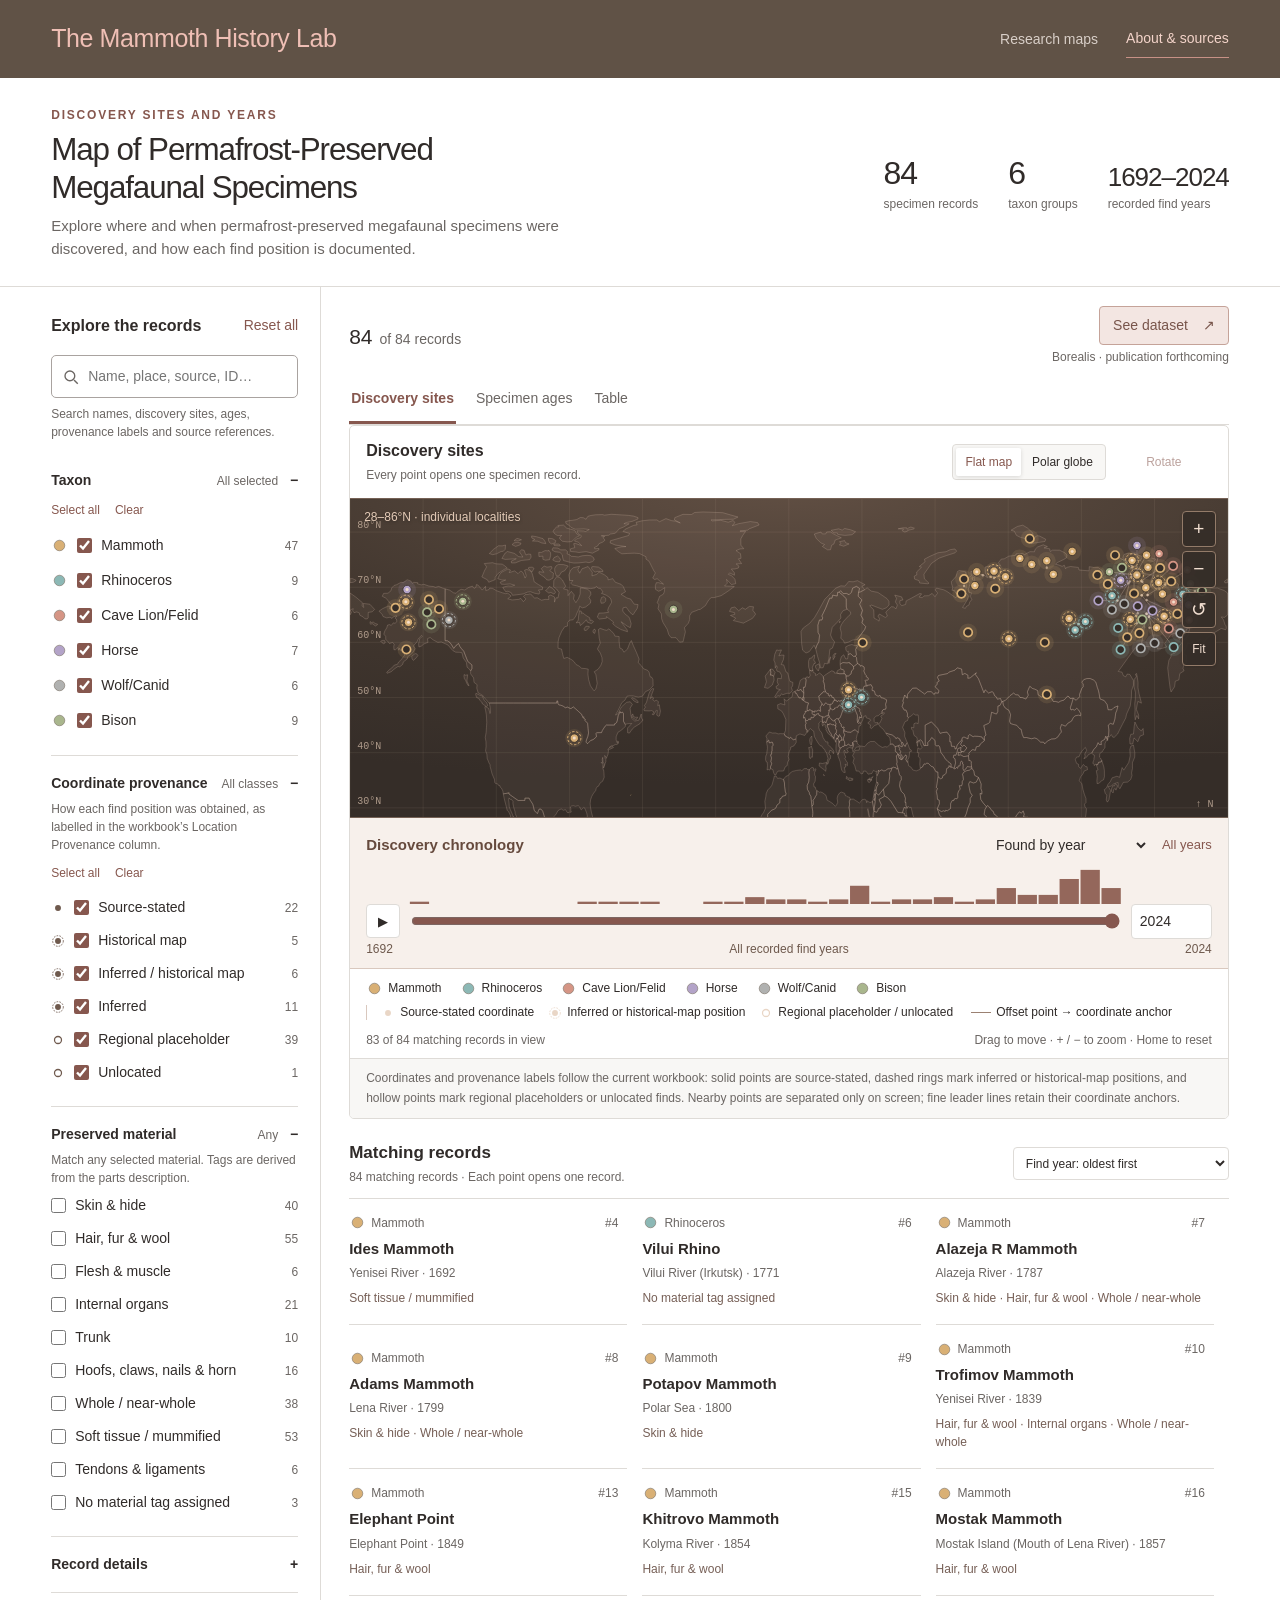
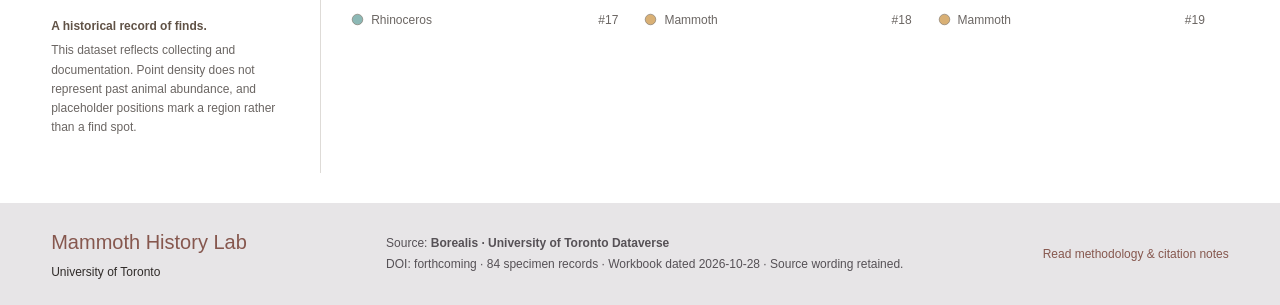
==== index.html @ 5dd47067 "Add reproducible build of the permafrost discovery map with the 2026-10-28 workbook Split the single" ====
<!doctype html>
<html lang="en">
<head>
<meta charset="utf-8">
<meta name="viewport" content="width=device-width, initial-scale=1">
<meta name="description" content="Explore discovery sites, discovery years, coordinate provenance and recorded ages for 84 permafrost-preserved megafaunal specimen records assembled by the Mammoth History Lab.">
<meta name="color-scheme" content="light">
<meta name="atlas-edition" content="discovery-2026-10-28">
<meta name="atlas-source" content="SOFT_TISSUE_Project_Database_2026_10_28_AO.xlsx">
<title>Map of Permafrost-Preserved Megafaunal Specimens · Mammoth History Lab</title>
<style>:root{--brown:#605246;--rose:#c79186;--rose-dark:#86574e;--rose-light:#f3e6e2;--ink:#302b29;--muted:#6b6663;--line:#dedbd7;--paper:#fff;--surface:#f8f7f5;--ocean:#e9edef;--land:#faf9f5;--coast:#a7b1b4;--focus:#216574;--sans:"Avenir Next","Century Gothic",Arial,sans-serif}
*{box-sizing:border-box}body{margin:0;color:var(--ink);background:var(--paper);font:16px/1.5 var(--sans);-webkit-font-smoothing:antialiased}button,input,select{font:inherit;color:inherit}button,a,input,select,summary{-webkit-tap-highlight-color:transparent}button{cursor:pointer}button:disabled{cursor:default;opacity:.45}button{border:0;background:none}button:focus-visible,a:focus-visible,input:focus-visible,select:focus-visible,summary:focus-visible,svg:focus-visible,[tabindex]:focus-visible{outline:3px solid var(--focus);outline-offset:3px}a{color:var(--rose-dark)}input,select{min-height:38px}input[type=number],select{background:#fff;border:1px solid var(--line);border-radius:4px;padding:6px 8px;max-width:100%}input[type=range]{accent-color:var(--rose-dark)}[hidden]{display:none!important}.sr-only{position:absolute;width:1px;height:1px;padding:0;margin:-1px;overflow:hidden;clip:rect(0,0,0,0);white-space:nowrap;border:0}.skip{position:fixed;top:-100px;left:16px;z-index:100;background:white;padding:12px}.skip:focus{top:12px}.site-header{background:var(--brown);min-height:78px;padding:18px 4%;display:flex;justify-content:space-between;gap:24px;align-items:center}.brand{font-size:25px;color:#efbfb5;text-decoration:none;letter-spacing:-.4px}.header-links{display:flex;gap:28px;align-items:center;font-size:14px;color:#eee5df}.header-links>span{opacity:.85}.header-links button{color:#f4d4ca;padding:8px 0;border-bottom:1px solid #c79186}.intro{padding:28px 4% 26px;display:flex;gap:32px;justify-content:space-between;align-items:center;border-bottom:1px solid var(--line)}.eyebrow{font-size:12px;letter-spacing:.15em;font-weight:600;color:var(--rose-dark);margin:0 0 7px}h1{font-size:clamp(26px,2.45vw,37px);letter-spacing:-1.1px;line-height:1.2;font-weight:500;margin:0}.intro-copy{margin:9px 0 0;font-size:15px;color:var(--muted);max-width:68ch}.summary{display:flex;gap:30px;margin:0;flex-shrink:0}.summary>div{display:flex;flex-direction:column-reverse;gap:1px}.summary dt{color:var(--muted);font-size:12px}.summary dd{margin:0;font-size:32px;font-weight:500;letter-spacing:-1px;line-height:1.3}.summary .span-years{font-size:26px}.workspace{display:grid;grid-template-columns:270px minmax(0,1fr);max-width:1900px;margin:auto;padding:0 4%;gap:28px}.filters{border-right:1px solid var(--line);padding:25px 22px 24px 0}.filter-heading{display:flex;align-items:center;justify-content:space-between;gap:8px;margin-bottom:16px}h2{font-size:17px;font-weight:600;margin:0;line-height:1.35}.filter-heading h2{font-size:16px}.text-button{font-size:14px;color:var(--rose-dark);padding:3px 0;text-decoration:underline;text-decoration-color:transparent;text-underline-offset:4px}.text-button:hover{text-decoration-color:currentColor}.search-box{display:flex;gap:8px;align-items:center;border:1px solid #a9a3a0;border-radius:5px;background:#fff;padding:0 10px}.search-box:focus-within{outline:2px solid var(--focus);outline-offset:2px}.search-box svg{flex-shrink:0;color:var(--muted)}.search-box input{border:0;outline:none;min-width:0;width:100%;font-size:14px;padding:10px 0;background:transparent}.search-box input:focus-visible{outline:none}.help{font-size:12px;line-height:1.5;color:var(--muted);margin:7px 0 12px}.filter-section{border-bottom:1px solid var(--line);padding:17px 0}.filter-section summary{font-size:14px;font-weight:600;cursor:pointer;position:relative;list-style:none;padding-right:13px}.filter-section summary::after{content:'+';position:absolute;right:0}.filter-section[open] summary::after{content:'−'}.filter-section summary::-webkit-details-marker{display:none}.filter-section summary>span{font-size:12px;color:var(--muted);font-weight:400;float:right;margin:2px 7px 0 3px}.section-actions{display:flex;gap:15px;margin:7px 0 6px}.section-actions button{font-size:12px}.check-row{display:flex;gap:9px;align-items:center;min-height:35px;cursor:pointer;font-size:14px}.check-row input{min-height:auto;width:15px;height:15px;margin:0;accent-color:var(--rose-dark)}.taxon-symbol{width:17px;height:17px;flex-shrink:0}.check-row .count{margin-left:auto;color:var(--muted);font-size:12px;font-variant-numeric:tabular-nums}.check-row:hover{background:var(--surface)}.material-options .check-row{min-height:33px;font-size:14px}.select-label{display:block;font-size:13px;margin:15px 0 6px}.filter-section select{width:100%;font-size:13px}.sidebar-note{margin-top:24px;color:var(--muted);font-size:12px;line-height:1.6}.sidebar-note strong{color:var(--brown);font-weight:600}.sidebar-note p{margin-top:5px}.results{min-width:0;padding-top:19px}.results-bar{display:flex;justify-content:space-between;gap:15px;align-items:center;min-height:42px;margin-bottom:12px}#resultCount{font-size:14px;margin:0;color:var(--muted)}#resultCount strong{color:var(--ink);font-size:21px;font-weight:500;margin-right:3px}.result-actions{display:flex;gap:8px}.button{padding:8px 13px;border:1px solid var(--rose-dark);border-radius:4px;background:var(--rose-dark);color:white;font-size:14px;min-height:38px}.button:hover{background:#70473f}.button.quiet{color:var(--ink);border-color:var(--line);background:white}.button.quiet:hover{background:var(--surface)}.active-filters{display:flex;gap:6px;flex-wrap:wrap}.active-filters:not(:empty){margin:0 0 12px}.filter-chip{border:1px solid #d7c5be;border-radius:4px;background:#fcf7f5;padding:3px 8px;font-size:12px;color:#735047}.filter-chip span{margin-left:8px}.view-tabs{display:flex;border-bottom:1px solid var(--line);gap:18px;overflow-x:auto}.view-tabs button{flex-shrink:0;white-space:nowrap;padding:10px 2px 12px;font-size:14px;color:var(--muted);border-bottom:3px solid transparent}.view-tabs button[aria-selected=true]{color:var(--rose-dark);border-color:var(--rose-dark);font-weight:600}.time-panel{padding:13px 16px 10px;margin:15px 0;background:var(--surface);border:1px solid var(--line);border-radius:5px}.time-heading{display:flex;align-items:center;justify-content:space-between;gap:10px;font-size:14px}.time-heading>label{font-weight:600}.time-mode{display:flex;gap:13px;align-items:center}.time-mode select{border:none;background:transparent;padding:0 2px;min-height:26px;font-size:13px}.time-mode .text-button{font-size:12px}.timeline{margin:8px 0 0;padding:0 91px 0 41px}.timeline svg{display:block;width:100%;height:32px}.hist-back{fill:#dad8d4}.hist-front{fill:var(--rose-dark)}.hist-bar{cursor:pointer}.hist-bar:hover .hist-front,.hist-bar:focus .hist-front{fill:var(--rose-dark)}.year-controls{display:flex;gap:9px;align-items:center}.year-controls input[type=range]{width:100%;min-width:50px;min-height:30px}.year-controls input[type=number]{width:81px;font-size:14px;min-height:32px}.year-controls #startWrap{flex-shrink:0}.icon-button{border:1px solid var(--line);border-radius:4px;background:#fff;min-width:34px;min-height:34px;padding:3px 7px;font-size:19px;display:inline-grid;place-items:center;flex-shrink:0}.icon-button:hover{background:var(--rose-light);border-color:#c9ada4}#play{font-size:13px}.time-caption{display:flex;justify-content:space-between;gap:8px;font-size:12px;color:var(--muted);margin-top:1px}#timeCaption{text-align:center}.map-panel{border:1px solid var(--line);border-radius:5px;overflow:hidden}.map-heading{padding:14px 16px;display:flex;justify-content:space-between;align-items:center;gap:15px}.map-heading h2{font-size:16px}.map-heading p{font-size:12px;color:var(--muted);margin:4px 0 0}.projection{display:flex;background:var(--surface);border:1px solid var(--line);border-radius:4px;flex-shrink:0;padding:3px;gap:2px}.projection button{font-size:12px;padding:5px 9px;border-radius:2px}.projection button[aria-pressed=true]{background:#fff;color:var(--rose-dark);box-shadow:0 1px 4px #0002}.map-canvas-wrap{position:relative;background:var(--ocean);border-top:1px solid var(--line);border-bottom:1px solid var(--line)}#atlasMap{display:block;width:100%;height:auto;max-height:590px;min-height:300px;cursor:grab;touch-action:pan-y}#atlasMap.dragging{cursor:grabbing}#atlasMap .land{fill:var(--land);stroke:var(--coast);stroke-width:.65;stroke-linejoin:round;vector-effect:non-scaling-stroke}#atlasMap .graticule{fill:none;stroke:#bdc7cb;stroke-width:.65;vector-effect:non-scaling-stroke}#atlasMap .arctic-circle{stroke:#8c9da3;stroke-dasharray:5 5;fill:none;stroke-width:.8}#atlasMap .geo-label{fill:#66777d;font-family:var(--sans);font-size:12px;pointer-events:none;letter-spacing:1.5px;paint-order:stroke;stroke:var(--ocean);stroke-width:3px;stroke-linejoin:round}#atlasMap .geo-small{fill:#73858b;font-family:var(--sans);font-size:10px;pointer-events:none;paint-order:stroke;stroke:var(--ocean);stroke-width:2px}.marker{cursor:pointer;outline:none}.marker:hover .marker-ring,.marker:focus-visible .marker-ring{stroke:var(--focus);stroke-width:2.5;opacity:1}.marker-ring{fill:#fff;fill-opacity:.9;stroke:#fff;stroke-width:2;opacity:.7}.marker.selected .marker-ring{stroke:var(--rose-dark);stroke-width:3;opacity:1}.marker-label{font-size:12px;fill:white;pointer-events:none;font-family:Arial,sans-serif;font-weight:700}.cluster-circle{fill:var(--brown);stroke:white;stroke-width:2}.cluster-taxa{stroke-width:2.5;fill:none}.link-line{fill:none;stroke:#8b7371;stroke-width:1.3;stroke-opacity:.25;vector-effect:non-scaling-stroke;stroke-dasharray:4 3}.link-line.selected{stroke:var(--rose-dark);stroke-width:2.3;stroke-opacity:.9}.hub-circle{fill:white;stroke:#76635e;stroke-width:1.3}.hub-label{fill:#60534e;font:12px var(--sans);paint-order:stroke;stroke:#fff;stroke-width:3px;pointer-events:none}.map-controls{position:absolute;right:12px;top:12px;display:flex;flex-direction:column;gap:4px}.map-controls .icon-button{width:34px;background:#fffffff0}#fit{font-size:12px}.map-projection{position:absolute;top:9px;left:14px;color:#56676e;font-size:12px;margin:0;pointer-events:none;max-width:70%}.map-empty{position:absolute;top:50%;left:50%;transform:translate(-50%,-50%);width:min(370px,80%);text-align:center;background:#fffffff2;border:1px solid var(--line);border-radius:6px;padding:25px}.map-empty h3{font-size:17px;margin:0 0 8px}.map-empty p{font-size:14px;color:var(--muted)}.map-tooltip{position:absolute;pointer-events:none;background:var(--brown);color:white;padding:9px 12px;border-radius:4px;max-width:290px;font-size:13px;z-index:3;box-shadow:0 3px 10px #0002}.map-legend{display:flex;flex-wrap:wrap;gap:8px 18px;padding:11px 16px;font-size:12px;align-items:center}.legend-item{display:inline-flex;align-items:center;gap:5px;line-height:1.3}.legend-item svg{flex-shrink:0}.map-foot{display:flex;justify-content:space-between;gap:8px;padding:0 16px 9px;font-size:12px;color:var(--muted)}.map-foot p{margin:0}.view-note{margin:0;padding:10px 16px;background:var(--surface);font-size:12px;line-height:1.6;border-top:1px solid var(--line);color:var(--muted)}.record-browser{margin-top:23px}.record-list-heading{display:flex;justify-content:space-between;align-items:center;gap:14px;margin-bottom:12px}.record-list-heading h2{font-size:17px}.record-list-heading p{font-size:12px;color:var(--muted);margin:3px 0 0}.record-list-heading>div:last-child{display:flex;gap:12px;align-items:center}.record-list-heading select{font-size:12px;min-height:33px}.record-list{display:grid;grid-template-columns:repeat(3,minmax(0,1fr));gap:0 15px;max-height:440px;overflow:auto;border-top:1px solid var(--line);scrollbar-gutter:stable}.record-card{display:block;text-align:left;border-bottom:1px solid var(--line);padding:15px 9px 15px 0;min-width:0;position:relative;width:100%}.record-card:hover{background:var(--surface)}.record-card.selected{background:#f8eeea}.card-meta{display:flex;justify-content:space-between;align-items:center;gap:8px;color:var(--muted);font-size:12px;margin-bottom:7px}.card-meta>span{display:flex;align-items:center;gap:5px}.record-card h3{font-size:15px;font-weight:600;line-height:1.35;margin:0 0 5px;overflow-wrap:anywhere}.record-card p{font-size:12px;color:var(--muted);margin:2px 0;overflow-wrap:anywhere}.record-card .card-parts{color:#765f56;margin-top:7px}.empty-records{grid-column:1/-1;padding:28px;color:var(--muted);text-align:center;font-size:14px}.table-panel{border:1px solid var(--line);border-radius:4px;overflow:hidden}.table-scroll{overflow:auto;max-height:650px;scrollbar-gutter:stable}table{width:100%;border-collapse:collapse;font-size:14px}thead th{position:sticky;top:0;text-align:left;background:var(--surface);border-bottom:1px solid var(--line);padding:11px 10px;z-index:1;font-weight:600}thead button{padding:0;white-space:nowrap;font-size:13px}td{border-bottom:1px solid var(--line);padding:12px 10px;vertical-align:top}td .record-link{font-size:14px;text-align:left;color:var(--rose-dark);padding:0;text-decoration:underline;text-underline-offset:3px}td small{display:block;color:var(--muted);font-size:12px;margin-top:3px}tbody tr.selected{background:#faf0ec}tbody tr:hover{background:var(--surface)}.page-footer{margin-top:30px;background:#e7e5e7;padding:24px 4%;display:flex;justify-content:space-between;align-items:center;gap:24px;font-size:12px}.page-footer>div{display:flex;flex-direction:column;gap:6px}.page-footer strong{font-size:20px;font-weight:500;color:var(--rose-dark)}.page-footer p{line-height:1.8;margin:0;color:#565156}.page-footer .text-button{font-size:12px}.record-dialog,.about-dialog{border:0;padding:0;color:var(--ink);background:#fff;max-height:94dvh;box-shadow:0 20px 90px #1c171755;border-radius:7px}.record-dialog{width:min(630px,calc(100% - 28px));margin:3dvh 2vw 3dvh auto}.about-dialog{width:min(760px,calc(100% - 28px))}dialog::backdrop{background:#322b274a;backdrop-filter:blur(2px)}.dialog-toolbar{position:sticky;top:0;z-index:3;background:#f8f7f5;border-bottom:1px solid var(--line);display:flex;justify-content:space-between;align-items:center;gap:12px;padding:11px 20px;font-size:13px;color:var(--muted)}.dialog-toolbar>div{display:flex;gap:6px}.dialog-toolbar .icon-button{width:32px;min-height:32px}.record-hero{padding:23px 27px 20px;border-bottom:1px solid var(--line)}.record-hero .record-taxonomy{display:flex;align-items:center;gap:7px;font-size:13px;color:var(--muted);margin-bottom:8px}.record-hero h2{font-size:29px;font-weight:500;letter-spacing:-.6px;line-height:1.2}.record-hero .binomial{font-style:italic;color:var(--muted);font-size:15px;margin:7px 0 14px}.record-hero .record-quick{display:flex;gap:18px;font-size:13px;color:var(--brown);margin:12px 0}.record-tools{display:flex;gap:8px;flex-wrap:wrap}.record-tools .button{font-size:12px;min-height:33px;padding:6px 9px}.record-body{padding:0 27px 26px}.record-section{padding:20px 0 0}.record-section h3,.record-section summary{font-size:15px;font-weight:600;margin:0 0 12px;color:var(--brown)}.record-section summary{cursor:pointer}.record-section dl{margin:0}.field{display:grid;grid-template-columns:125px minmax(0,1fr);gap:12px;padding:7px 0;font-size:14px}.field dt{color:var(--muted);font-size:12px;padding-top:2px}.field dd{margin:0;white-space:pre-wrap;overflow-wrap:anywhere}.field.long{display:block}.field.long dt{margin-bottom:5px}.field.long dd{line-height:1.65}.missing{color:#77716b;font-style:italic}.badge{font-size:11px;border:1px solid #d4c6bf;border-radius:3px;padding:2px 5px;background:#faf4f1;color:#7a5046;display:inline-block}.record-note{background:var(--surface);border-left:2px solid var(--rose);padding:9px 12px;font-size:12px;line-height:1.65;color:var(--muted);margin:10px 0}.material-tags{display:flex;gap:5px;flex-wrap:wrap}.material-tag{font-size:12px;border:1px solid #ddc9c1;border-radius:3px;background:#fcf6f2;padding:3px 7px;color:var(--rose-dark)}.source-quote{font-size:14px;line-height:1.7;white-space:pre-wrap;overflow-wrap:anywhere}.about-content{padding:26px 32px 35px}.about-content h2{font-size:29px;font-weight:500;letter-spacing:-.5px}.about-content h3{font-size:17px;margin:24px 0 8px;color:var(--brown)}.about-content p{font-size:15px;line-height:1.75;color:#595350;margin:9px 0}.about-content .eyebrow{font-size:12px}.toast{position:fixed;bottom:22px;left:50%;transform:translateX(-50%);z-index:99;color:#fff;background:var(--brown);border-radius:5px;padding:12px 19px;font-size:14px;max-width:90%;box-shadow:0 4px 20px #0002}.noscript{margin:20px;padding:20px;background:#ffe8d1}body.modal-open{overflow:hidden}
@media(min-width:1700px){.workspace{grid-template-columns:290px minmax(0,1fr)}#atlasMap{max-height:650px}.record-list{grid-template-columns:repeat(4,minmax(0,1fr))}}
@media(max-width:1250px){.intro{align-items:flex-start}.summary{gap:19px}.summary dd{font-size:28px}.summary .span-years{font-size:21px}.summary dt{font-size:11px}.intro-copy{max-width:52ch}.workspace{gap:20px;grid-template-columns:235px minmax(0,1fr)}.filters{padding-right:16px}.record-list{grid-template-columns:repeat(2,minmax(0,1fr))}.view-tabs{gap:13px}.view-tabs button{font-size:13px}.map-heading{align-items:flex-start}.map-heading h2{font-size:15px}.map-foot{flex-direction:column;gap:3px}}
@media(max-width:950px){.intro{flex-direction:column;gap:16px}.summary{gap:28px}.summary>div{flex-direction:row-reverse;align-items:baseline;gap:7px}.summary dd,.summary .span-years{font-size:22px}.summary dt{font-size:12px}.intro-copy{max-width:100%}.workspace{grid-template-columns:210px minmax(0,1fr);gap:16px;padding:0 3%}.filters{padding-right:13px}.filter-heading{align-items:flex-start;flex-direction:column;gap:4px}.view-tabs{gap:13px}.view-tabs button{font-size:12px}.map-heading{flex-wrap:wrap}.projection button{font-size:12px}.time-heading{flex-wrap:wrap}.result-actions{gap:5px}.result-actions .button{padding:7px 8px;font-size:12px}.time-panel{padding:10px}.map-legend{gap:8px 12px}.record-list-heading{align-items:flex-start;flex-direction:column}.brand{font-size:23px}.header-links>span{display:none}.page-footer{flex-wrap:wrap}.timeline{padding-right:88px}}
@media(max-width:700px){.site-header{min-height:65px;padding:15px 5%;gap:12px}.brand{font-size:19px;max-width:215px;line-height:1.3}.header-links button{font-size:12px;white-space:nowrap}.intro{padding:23px 5% 19px}.intro h1{font-size:27px}.intro-copy{font-size:14px}.summary{gap:18px;flex-wrap:wrap}.summary>div{flex-direction:column-reverse;gap:0}.summary dt{font-size:11px}.summary dd,.summary .span-years{font-size:22px}.workspace{display:block;padding:0 5%}.filters{border-right:0;padding:19px 0 0;display:grid;grid-template-columns:1fr 1fr;gap:0 18px}.filter-heading{grid-column:1/-1;flex-direction:row;align-items:center;margin-bottom:10px}.search-box{grid-column:1/-1}.filters>.help{grid-column:1/-1;margin-bottom:0}.filter-section{padding:13px 0}.filter-section:last-of-type{grid-column:1/-1}.filter-section summary{font-size:14px}.filter-section summary>span{display:none}.section-actions{margin:5px 0}.check-row{min-height:36px}.check-row .count{font-size:11px}.check-row input{width:16px;height:16px}.material-options .check-row{font-size:14px;min-height:36px}.material-options{margin-top:8px}.sidebar-note{display:none}.results{padding-top:18px}.results-bar{align-items:center;gap:8px}.result-actions .button{font-size:12px;min-height:35px}.result-actions .quiet{max-width:78px;line-height:1.2;padding:4px 7px}#resultCount{font-size:12px}#resultCount strong{font-size:20px}.view-tabs{gap:18px}.view-tabs button{font-size:14px;padding-bottom:10px}.time-panel{margin:12px 0}.time-heading{font-size:13px;gap:5px}.time-mode{gap:8px}.time-mode select,.time-mode .text-button{font-size:12px}.timeline{padding-left:38px;padding-right:85px}.time-caption{font-size:11px}#timeCaption{max-width:65%}.map-heading{padding:12px;gap:10px}.map-heading h2{font-size:15px}.map-canvas-wrap #atlasMap{min-height:335px;max-height:460px}.map-projection{font-size:11px;top:9px;left:10px;max-width:70%}.map-controls{top:10px;right:8px;gap:4px}.map-controls .icon-button{width:30px;min-width:30px;min-height:30px}.map-legend{padding:10px 12px;gap:8px 10px;font-size:11px}.map-foot{padding:0 12px 9px;font-size:11px}.view-note{padding:9px 12px;font-size:12px}.record-browser{margin-top:20px}.record-list-heading{gap:10px}.record-list-heading>div:last-child{width:100%;justify-content:space-between}.record-list{gap:0 13px;max-height:460px}.record-card{padding:13px 3px 13px 0}.record-card h3{font-size:14px}.card-meta{font-size:11px}.record-card p{font-size:12px}.card-meta>span svg{width:14px}.page-footer{padding:24px 5%;gap:15px;align-items:flex-start;flex-direction:column}.record-dialog{margin:2dvh auto;max-height:96dvh;width:calc(100% - 18px)}.record-hero{padding:20px}.record-hero h2{font-size:26px}.record-body{padding:0 20px 24px}.field{grid-template-columns:100px minmax(0,1fr);gap:10px}.dialog-toolbar{padding:10px 16px}.about-content{padding:24px}.about-content h2{font-size:25px}}
@media(prefers-reduced-motion:reduce){*{scroll-behavior:auto!important;animation:none!important;transition:none!important}}
@media print{.site-header,.filters,.result-actions,.time-panel,.view-tabs,.projection,.map-controls,.record-browser,.page-footer,.dialog-toolbar,.record-tools{display:none!important}.intro{padding:10px 0}.summary{display:none}.workspace{display:block;padding:0}.map-panel{break-inside:avoid}dialog[open]{position:static;width:100%;max-height:none;box-shadow:none;margin:0;overflow:visible}body:has(dialog[open])>main,body:has(dialog[open])>.site-header{display:none}.record-dialog[open] .record-section{break-inside:avoid}.about-dialog[open]{display:none}#atlasMap{max-height:none}dialog::backdrop{background:transparent}}

/* Original map geometry, coordinated with the Lab's brown and rose palette. */
:root{--map-dark:#352d28;--map-edge:#756155;--map-rose:#dfa89a;--map-ivory:#efded0;--focus:#86574e}
.map-canvas-wrap{height:clamp(320px,30vw,540px);background:radial-gradient(120% 96% at 50% -6%,#625044 0%,#42372f 56%,#352d28 100%);border-color:var(--map-edge);isolation:isolate;overflow:hidden}
.map-canvas-wrap .map-surface{position:absolute;inset:0;display:block;width:100%;height:100%;min-height:0;max-height:none}
.map-canvas-wrap .map-surface[hidden]{display:none!important}
#atlasMap .land{fill:rgba(224,201,183,.055);stroke:rgba(225,201,181,.40);stroke-width:.55;vector-effect:non-scaling-stroke}
#atlasMap .graticule{stroke:rgba(211,182,160,.13);stroke-width:.7;fill:none}
#atlasMap .geo-small{fill:#c5af9d;stroke:none;font:10px ui-monospace,Consolas,monospace;opacity:.85}
#atlasMap .marker-ring{fill:none;stroke:var(--map-rose);stroke-width:1.4;opacity:0}
#atlasMap .marker:hover .marker-ring,#atlasMap .marker:focus-visible .marker-ring{stroke:#f8e7d9;opacity:1}
#atlasMap .marker:hover .point-halo,#atlasMap .marker:focus-visible .point-halo{opacity:.28}
#atlasMap .marker.selected .marker-ring{stroke:var(--map-rose);opacity:1}
#atlasMap .point-leader{stroke:#c4ab98;stroke-opacity:.55;stroke-width:.65;pointer-events:none}
#atlasMap .site-anchor{fill:#e7ceba;opacity:.6;pointer-events:none}
#atlasMap .selected-label{fill:#fff0e5;font:11px ui-monospace,Consolas,monospace;paint-order:stroke;stroke:var(--map-dark);stroke-width:3px;pointer-events:none;stroke-linejoin:round}
#atlasMap .link-line{stroke:#d0b29c;stroke-opacity:.18;stroke-width:1.1;stroke-dasharray:none;pointer-events:none}
#atlasMap .link-line.selected{stroke:var(--map-rose);stroke-opacity:.95;stroke-width:1.9}
#atlasMap .link-line.faded{stroke-opacity:.05}
#atlasMap .hub-circle{fill:#f4dfce;stroke:var(--map-dark);stroke-width:.8}
#atlasMap .hub-label{fill:#e6c6ad;font:10px ui-monospace,Consolas,monospace;paint-order:stroke;stroke:var(--map-dark);stroke-width:2.5px}
.map-controls .icon-button{background:#352d28ef;border-color:#937b69;color:#f1ded0;box-shadow:0 1px 3px #0002}
.map-controls .icon-button:hover{background:#6b5246;border-color:var(--map-rose);color:#fff}
.map-controls .icon-button:focus-visible,.map-surface:focus-visible{outline-color:#f1c9b9}
.map-projection{color:#e4cbb7;text-shadow:0 1px 3px var(--map-dark)}
.map-tooltip{background:#302721f5;border:1px solid #a98e79;color:#fff2e8;box-shadow:0 5px 22px #0003;font-size:13px;line-height:1.6;white-space:normal}
.tooltip-review{color:#f1c5ac}
.hub-swatch{width:10px;height:10px;border-radius:50%;background:#d49c82;border:1px solid #947669}
.line-swatch{width:20px;border-top:2px solid #9b8172;display:inline-block}.line-swatch.fine{border-width:1px}
#classicGlobe{cursor:grab;touch-action:pan-y;background:radial-gradient(110% 120% at 50% 40%,#5b493d 0%,#3d3129 52%,#2c251f 100%)}
#classicGlobe.dragging{cursor:grabbing}
.taxon-symbol circle,.taxon-symbol polygon,.taxon-symbol rect,.taxon-symbol path{stroke:#837b70;stroke-width:.8}
.map-panel>.time-panel,.table-panel>.time-panel{margin:0;border:0;border-bottom:1px solid #d9c8be;border-radius:0;background:#f7f0eb;padding:12px 16px 10px}
.time-heading>label{font-size:15px;color:#664a3d}
.time-heading{flex-wrap:wrap}
.time-mode select{font-size:14px;min-height:30px}
.time-mode .text-button{font-size:13px}
.time-panel .hist-back{fill:#ddccc0}
.time-panel .hist-front{fill:#94675b}
.time-panel .hist-bar:hover .hist-front,.time-panel .hist-bar:focus .hist-front{fill:#634437}
.time-panel .year-controls{--timeline-number-width:81px}
.time-panel .timeline{padding-right:90px;padding-left:43px}
.time-panel:has(#startWrap:not([hidden])) .timeline{padding-left:133px}
.time-panel .timeline svg{height:36px}
.time-panel .time-caption{font-size:12px;color:#6e594d}
.dataset-action{align-items:flex-end;flex-direction:column;gap:3px}
.dataset-action .button{display:inline-flex;gap:15px;align-items:center;text-decoration:none}
.dataset-action .button[aria-disabled=true]{background:#f3e6e2;border-color:#c5a399;color:#78554b;cursor:default}
.dataset-status{font-size:12px;color:var(--muted)}
.about-content li{font-size:14px;line-height:1.7;color:#595350;margin:8px 0}
.about-content code{font-size:13px;background:#f4efec;padding:2px 4px;border-radius:3px}
.about-content ul{padding-left:21px}
@media(max-width:700px){
  .map-canvas-wrap .map-surface#atlasMap,.map-canvas-wrap .map-surface#classicGlobe{min-height:0;max-height:none;height:100%}
  .map-projection{font-size:10px}.map-heading{flex-wrap:wrap}.projection button{padding:5px 10px}.map-legend{font-size:12px}.map-foot{font-size:12px}
  .map-panel>.time-panel,.table-panel>.time-panel{padding:10px 12px}
  .time-heading{gap:4px 12px}.time-mode{flex-wrap:wrap}.time-heading>label{font-size:14px}.time-mode select{font-size:13px}
  .dataset-status{font-size:11px;max-width:155px;text-align:right;line-height:1.35}
}
@media(max-width:400px){
  .time-panel .year-controls input[type=number]{width:65px;padding:5px}
  .time-panel .year-controls{gap:6px}
  .time-panel .timeline{padding-left:40px;padding-right:71px}
  .time-panel:has(#startWrap:not([hidden])) .timeline{padding-left:111px}
}

.map-view-controls{display:flex;align-items:center;gap:10px;flex-shrink:0;flex-wrap:wrap;max-width:100%}
.globe-spin{width:96px;min-height:32px;font-size:12px;white-space:nowrap;text-align:center}
.globe-spin:disabled{opacity:.55;text-decoration:none}

/* Discovery-only map and a separate source-age time surface. */
.intro>div:first-child{min-width:0;max-width:950px}
#atlasTitle{max-width:34ch;text-wrap:balance}
.intro .eyebrow{text-transform:uppercase}
.time-heading h3{margin:0;font-size:15px;font-weight:600;color:#664a3d;line-height:1.35}
.age-panel .age-context{font-size:12px;color:#765f52;margin:5px 0 10px}
.age-plot{background:linear-gradient(110deg,#514037,#392e29);border:1px solid #9b8172;border-radius:4px;padding:4px 8px;position:relative}
#ageTimeline{display:block;width:100%;height:180px;overflow:visible}
.age-grid{stroke:#e7d5c4;stroke-opacity:.13;stroke-width:.7}
.age-selection{fill:#edc7aa;opacity:.10}
.age-record{cursor:pointer}
.age-record:hover,.age-record:focus-visible{filter:brightness(1.4);outline:1px solid #f4dfce;outline-offset:3px}
#agePlotEmpty{position:absolute;inset:0;display:grid;place-content:center;font-size:13px;color:#efded0;margin:0;pointer-events:none;text-align:center;padding:8px}
.age-axis{position:relative;margin:5px 16px 8px;height:18px;font-size:12px;color:#765f52;line-height:18px}
.age-axis span{position:absolute;transform:translateX(-50%);white-space:nowrap}
.age-axis span:first-child{transform:none}.age-axis span:last-child{transform:translateX(-100%)}
.age-range-controls{display:grid;grid-template-columns:105px minmax(0,1fr) 105px;grid-template-rows:1fr 1fr;gap:0 14px;align-items:center}
.age-range-controls>label:not(.sr-only){font-size:12px;display:flex;flex-direction:column;gap:4px;grid-row:1/3;color:#765f52}
.age-range-controls>label[for=ageStart]{grid-column:1}.age-range-controls>label[for=ageEnd]{grid-column:3}
.age-range-controls input[type=number]{width:100%;min-height:35px;font-size:14px;font-variant-numeric:tabular-nums}
.age-range-controls input[type=range]{width:100%;min-width:0;min-height:25px;margin:0}
#ageMinRange{grid-column:2;grid-row:1}#ageMaxRange{grid-column:2;grid-row:2}
.age-selection-caption{display:flex;align-items:baseline;justify-content:space-between;flex-wrap:wrap;gap:4px 12px;margin-top:8px;font-size:12px;color:#765f52}
.age-selection-caption strong{font-size:13px;font-weight:600;color:#664a3d}
.age-panel .age-help{font-size:12px;color:#765f52;line-height:1.55;margin:6px 0 0;max-width:105ch}
@media(max-width:700px){
  #atlasTitle{font-size:27px;max-width:31ch;line-height:1.2}
  .age-range-controls{grid-template-columns:85px minmax(0,1fr) 85px;column-gap:8px}
  .age-range-controls input[type=number]{padding:5px 6px}
  .age-selection-caption{display:block}.age-selection-caption span{display:block;margin-top:3px}
}

/* Coordinate provenance: solid = source-stated, dashed ring = inferred / historical map, hollow = regional placeholder or unlocated. */
#atlasMap .marker.placeholder .point-core{fill:#352d28}
#atlasMap .marker .prov-ring{fill:none;stroke-dasharray:2.4 1.7;stroke-width:1;opacity:.95;pointer-events:none}
.legend-item .prov-swatch{flex-shrink:0}
.legend-group{display:inline-flex;align-items:center;gap:8px 14px;flex-wrap:wrap;padding-left:14px;border-left:1px solid #d9c8be}
.filter-section .help{margin:6px 0 2px}
#provenance .check-row{min-height:33px}
.check-row .prov-swatch{flex-shrink:0}
.record-note.workbook-note{border-left-color:#9b8172}
@media(max-width:700px){.legend-group{padding-left:0;border-left:0}}</style>
</head>
<body>
<a class="skip" href="#workspace">Skip to discovery map</a>
<header class="site-header">
  <a class="brand" href="https://mammothhistorylab.com/" target="_blank" rel="noopener">The Mammoth History Lab</a>
  <div class="header-links"><span>Research maps</span><button id="aboutOpen">About &amp; sources</button></div>
</header>
<main>
  <section class="intro" aria-labelledby="atlasTitle">
    <div><p class="eyebrow">discovery sites and years</p><h1 id="atlasTitle">Map of Permafrost-Preserved Megafaunal Specimens</h1><p class="intro-copy">Explore where and when permafrost-preserved megafaunal specimens were discovered, and how each find position is documented.</p></div>
    <dl class="summary"><div><dt>specimen records</dt><dd id="totalStat">84</dd></div><div><dt>taxon groups</dt><dd>6</dd></div><div><dt>recorded find years</dt><dd class="span-years">1692–2024</dd></div></dl>
  </section>
  <div class="workspace" id="workspace" tabindex="-1">
    <aside class="filters" aria-label="Filter specimen records">
      <div class="filter-heading"><h2>Explore the records</h2><button class="text-button" id="reset">Reset all</button></div>
      <label for="search" class="sr-only">Search all record fields</label>
      <div class="search-box"><svg width="18" height="18" viewBox="0 0 24 24" fill="none" stroke="currentColor" stroke-width="1.8" aria-hidden="true"><circle cx="10.5" cy="10.5" r="6.5"/><path d="m16 16 5 5"/></svg><input id="search" type="search" placeholder="Name, place, source, ID…" autocomplete="off"></div>
      <p class="help">Search names, discovery sites, ages, provenance labels and source references.</p>
      <details class="filter-section" open><summary>Taxon <span id="taxonActive">All selected</span></summary><div class="section-actions"><button id="taxaAll" class="text-button">Select all</button><button id="taxaNone" class="text-button">Clear</button></div><div id="taxa"></div></details>
      <details class="filter-section" open><summary>Coordinate provenance <span id="provenanceActive">All classes</span></summary><p class="help">How each find position was obtained, as labelled in the workbook’s Location Provenance column.</p><div class="section-actions"><button id="provAll" class="text-button">Select all</button><button id="provNone" class="text-button">Clear</button></div><div id="provenance"></div></details>
      <details class="filter-section" open><summary>Preserved material <span id="materialActive">Any</span></summary><p class="help">Match any selected material. Tags are derived from the parts description.</p><div id="materials" class="material-options"></div></details>
      <details class="filter-section"><summary>Record details</summary>
        <label class="select-label" for="ageFilter">Specimen age</label><select id="ageFilter"><option value="all">All age records</option><option value="dated">Numeric age recorded</option><option value="missing">No numeric age recorded</option><option value="unparsed">Source text only / no numeric reading</option></select>
        <label class="select-label" for="mappedFilter">Map position</label><select id="mappedFilter"><option value="all">All records</option><option value="mapped">Coordinates recorded</option><option value="unmapped">No coordinates recorded</option></select>
      </details>
      <div class="sidebar-note"><strong>A historical record of finds.</strong><p>This dataset reflects collecting and documentation. Point density does not represent past animal abundance, and placeholder positions mark a region rather than a find spot.</p></div>
    </aside>
    <section class="results" aria-label="Discovery map results">
      <div class="results-bar"><p id="resultCount" role="status" aria-live="polite"><strong>84</strong> of 84 records</p><div class="result-actions dataset-action"><a class="button" id="seeDataset" role="link" aria-disabled="true" tabindex="0" aria-describedby="datasetStatus">See dataset <span aria-hidden="true">↗</span></a><span class="dataset-status" id="datasetStatus">Borealis · publication forthcoming</span></div></div>
      <div class="active-filters" id="activeFilters" aria-label="Active filters"></div>
      <div class="view-tabs" role="tablist" aria-label="Research view">
        <button id="tab-sites" role="tab" aria-controls="mapPanel" aria-selected="true" data-view="sites">Discovery sites</button>
        <button id="tab-ages" role="tab" aria-controls="mapPanel" aria-selected="false" tabindex="-1" data-view="ages">Specimen ages</button>
        <button id="tab-table" role="tab" aria-controls="tablePanel" aria-selected="false" tabindex="-1" data-view="table">Table</button>
      </div>
      <section id="mapPanel" class="map-panel" role="tabpanel" aria-labelledby="tab-sites">
        <div class="map-heading"><div><h2 id="mapTitle">Discovery sites</h2><p id="mapSubtitle">Select any point to open its specimen record.</p></div><div class="map-view-controls"><div class="projection" role="group" aria-label="Map projection"><button data-projection="flat" aria-pressed="true">Flat map</button><button data-projection="globe" aria-pressed="false">Polar globe</button></div><button id="globeSpin" class="text-button globe-spin" aria-label="Toggle automatic globe rotation" aria-pressed="false" disabled>Rotate</button></div></div>
        <div class="map-canvas-wrap" id="mapStage">
          <svg class="map-surface" id="atlasMap" viewBox="0 0 1000 570" tabindex="0" role="group" aria-label="Interactive map. Use plus and minus to zoom, arrow keys to pan or rotate, and Home to reset."></svg>
          <canvas class="map-surface" id="classicGlobe" tabindex="0" role="img" aria-label="Rotatable 3D globe with individual specimens. Drag or use arrow keys to rotate; use the record list below for keyboard access to each specimen." hidden></canvas>
          <div class="map-controls"><button class="icon-button" id="zoomIn" aria-label="Zoom in" title="Zoom in">+</button><button class="icon-button" id="zoomOut" aria-label="Zoom out" title="Zoom out">−</button><button class="icon-button" id="mapReset" aria-label="Reset map" title="Reset map">↺</button><button class="icon-button" id="fit" aria-label="Fit filtered points" title="Fit filtered points">Fit</button></div>
          <p id="mapProjection" class="map-projection">28–86°N · individual localities</p>
          <div id="mapEmpty" class="map-empty" hidden><h3>No mapped records in this view</h3><p>Try adjusting the filters, or inspect the matching records below.</p><button class="button" id="emptyReset">Reset filters</button></div>
          <div id="mapTooltip" class="map-tooltip" role="tooltip" hidden></div>
        </div>
      <section class="time-panel" id="discoveryChronology" aria-label="Discovery chronology">
        <div class="time-heading"><label for="endYear">Discovery chronology</label><div class="time-mode"><label class="sr-only" for="timeMode">Discovery chronology mode</label><select id="timeMode"><option value="through">Found by year</option><option value="between">Found between years</option></select><button id="timeReset" class="text-button">All years</button></div></div>
        <div class="timeline"><svg id="histogram" viewBox="0 0 800 38" preserveAspectRatio="none" aria-label="Recorded discoveries per decade; select a bar to filter to that decade"></svg></div>
        <div class="year-controls"><button id="play" class="icon-button" aria-label="Play discovery chronology" title="Play discovery chronology">▶</button><label id="startWrap" hidden><span class="sr-only">Start year</span><input id="startYear" type="number" min="1692" max="2024" value="1692"></label><input id="yearRange" type="range" min="1692" max="2024" value="2024" aria-label="Latest discovery year"><label><span class="sr-only">End year</span><input id="endYear" type="number" min="1692" max="2024" value="2024"></label></div>
        <div class="time-caption"><span>1692</span><span id="timeCaption">All recorded find years</span><span>2024</span></div>
      </section>
      <section class="time-panel age-panel" id="specimenChronology" aria-labelledby="agePanelTitle" hidden>
        <div class="time-heading"><h3 id="agePanelTitle">Specimen ages</h3><div class="time-mode"><label class="sr-only" for="ageMode">Specimen age selection</label><select id="ageMode"><option value="all">All recorded ages</option><option value="between">Select an age interval</option></select><button id="ageReset" class="text-button">All ages</button></div></div>
        <p class="age-context">Years as recorded in the sources · No translation or recalibration</p>
        <div class="age-plot"><svg id="ageTimeline" viewBox="0 0 800 180" preserveAspectRatio="none" role="group" aria-label="Recorded specimen ages. Each row is one specimen. Lines retain ranges and uncertainty; arrows indicate lower limits."></svg><p id="agePlotEmpty" hidden>No numeric age positions in this selection.</p></div>
        <div class="age-axis" id="ageAxis" aria-hidden="true"></div>
        <div class="age-range-controls"><label for="ageStart">Minimum age<input id="ageStart" type="number" min="0" max="65000" step="1" value="0"></label><label for="ageMinRange" class="sr-only">Minimum specimen age in source years</label><input id="ageMinRange" type="range" min="0" max="65000" step="1" value="0"><label for="ageMaxRange" class="sr-only">Maximum specimen age in source years</label><input id="ageMaxRange" type="range" min="0" max="65000" step="1" value="65000"><label for="ageEnd">Maximum age<input id="ageEnd" type="number" min="0" max="65000" step="1" value="65000"></label></div>
        <div class="age-selection-caption"><strong id="ageSelection">All recorded ages</strong><span id="ageCoverage"></span></div>
        <p class="age-help">Each row represents one specimen. Age ranges overlap the selected interval; arrows continue beyond a reported lower limit. Multiple reported ages stay separate. Source timescales are not harmonized.</p>
      </section>
        <div class="map-legend" id="legend"></div>
        <div class="map-foot"><p id="mapCoverage"></p><p>Drag to move · + / − to zoom · Home to reset</p></div>
        <p id="viewNote" class="view-note"></p>
      </section>
      <section id="tablePanel" class="table-panel" role="tabpanel" aria-labelledby="tab-table" hidden><div class="table-scroll" tabindex="0" aria-label="Scrollable specimen table"><table><caption class="sr-only">Filtered specimen records. Column buttons change sort order.</caption><thead id="tableHead"></thead><tbody id="tableBody"></tbody></table></div></section>
      <section class="record-browser" aria-label="Matching specimens"><div class="record-list-heading"><div><h2 id="listTitle">Matching records</h2><p id="listCaption">Open a record to read its evidence.</p></div><div><label class="sr-only" for="sort">Sort matching records</label><select id="sort"><option value="year-asc">Find year: oldest first</option><option value="year-desc">Find year: newest first</option><option value="name-asc">Specimen: A–Z</option><option value="taxon-asc">Taxon: A–Z</option><option value="age-asc">Specimen age: lower values first</option><option value="age-desc">Specimen age: higher values first</option></select></div></div><div id="recordList" class="record-list"></div></section>
    </section>
  </div>
  <footer class="page-footer"><div><strong>Mammoth History Lab</strong><span>University of Toronto</span></div><p>Source: <b>Borealis · University of Toronto Dataverse</b><br><span data-dataset-doi>DOI: forthcoming</span> · 84 specimen records · Workbook dated 2026-10-28 · Source wording retained.</p><button id="footerAbout" class="text-button">Read methodology &amp; citation notes</button></footer>
</main>
<dialog id="recordDialog" class="record-dialog" aria-labelledby="recordTitle"><div class="dialog-toolbar"><span id="recordPosition"></span><div><button id="prevRecord" class="icon-button" aria-label="Previous matching record">←</button><button id="nextRecord" class="icon-button" aria-label="Next matching record">→</button><button id="closeRecord" class="icon-button" aria-label="Close specimen record">×</button></div></div><div id="recordContent"></div></dialog>
<dialog id="aboutDialog" class="about-dialog" aria-labelledby="aboutTitle"><div class="dialog-toolbar"><strong>About this map</strong><button id="closeAbout" class="icon-button" aria-label="Close about and sources">×</button></div><div class="about-content"><p class="eyebrow">MAMMOTH HISTORY LAB</p><h2 id="aboutTitle">Read discovery sites alongside their records.</h2><p>This atlas presents all 84 data rows in Sheet1 of <b>SOFT_TISSUE_Project_Database_2026_10_28_AO.xlsx</b>, supplied as the Lab’s current soft-tissue dataset (workbook dated 2026-10-28; map built 2026-10-28). It shows documented find sites and discovery years alongside the specimen ages reported in the sources, and labels how each find position was obtained. It is not a comprehensive inventory of preserved megafauna.</p>
  <h3>Current dataset and record identity</h3><p>The workbook contains 84 rows and 84 distinct Specimen_id values; 83 rows carry usable coordinates and 1 do not. The ID numbers are temporary checks for the Lab’s work in progress, not permanent specimen identifiers or citation keys. They remain visible for now and are not intended for the final public interface. The 6 taxon groups follow the workbook’s Species_type column, including <b>Cave Lion/Felid</b>, which also contains <i>Homotherium latidens</i>. The workbook’s Specimen_type_list sheet also lists Caribou and Elk, for which no soft-tissue records have been entered yet.</p><p>Compared with the previous edition (<b>SOFT TISSUE Project_Database_2026_08_24 AO.xlsx</b>): 
6 IDs new to the map (20, 148, 149, 150, 151, 152); 1 earlier ID absent (131); 5 records with changed coordinates (79, 80, 81, 84, 119). No equivalence, renumbering or merge has been inferred between editions; the workbook values are used as supplied.</p>
  <h3>Coordinate provenance</h3><p>Each row’s Location Provenance cell records how the find coordinate was obtained. The labels are reproduced as written:</p><ul><li><b>source-stated</b>: 22 records</li><li><b>historical map</b>: 5 records</li><li><b>inferred/historical map</b>: 6 records</li><li><b>inferred</b>: 11 records</li><li><b>regional_placeholder</b>: 39 records</li><li><b>unlocated</b>: 1 record</li></ul><p>The map draws <b>source-stated</b> coordinates as solid points, <b>inferred</b> and <b>historical-map</b> positions with a dashed ring, and <b>regional placeholders</b> or <b>unlocated</b> finds as hollow points. A placeholder marks a region in which the find was reported, not a find spot, so clusters of hollow points can share one coordinate. No accuracy class is inferred from the number of decimal places, and no coordinate has been moved. Records without coordinates remain in the list and table and can be isolated with the Map position filter.</p>
  <h3>Source wording and display fields</h3><p>Original cell values are retained for every source column. Spaces and underscores are normalized for readable names in the interface; the embedded source values retain the original spelling. Specimen-age text is reproduced in the wording and notation recorded from the sources, without translation or standardization. Blank cells, <code>not_available</code>, <code>not_applicable</code> and <code>?</code> remain distinct source values. Material tags are derived from the current Parts_found descriptions; phrases that describe missing parts (“no head”, “missing trunk and tail”) are ignored when tagging, and “Whole / near-whole” follows the workbook’s Complete? field. Tags are browsing aids, not a replacement for the description or a claim that a missing tag means a material was absent. Text found in header-less workbook columns is shown in the record as a workbook note.</p>
  <h3>Individual localities and map positions</h3><p>Each specimen remains an individual point. When symbols overlap, the interface separates them on screen and draws fine leader lines or globe stems back to their coordinate anchors. This is a legibility adjustment, not a new locality, a change to coordinates, or a measure of spatial uncertainty. The underlying latitude and longitude do not change.</p><p>The flat map uses a rectangular 28–86°N frame with separate horizontal and vertical scaling. Use it to locate records, not to measure area or distance. The 3D polar globe retains the coastline geometry, rotation, and raised points, with a palette coordinated with the Lab’s website. Only the facing surface is selectable. Coastline geometry comes from the original HTML; its source attribution was not supplied.</p>
  <h3>Source values to review</h3><p>These notes flag possible issues while retaining the workbook values. They also appear in the affected records:</p><ul><li><b>#9</b> (row 6): A coordinate cell is stored as text (with stray spacing) rather than a number. It was read numerically; check the cell format in the workbook.</li>
<li><b>#9</b> (row 6): Location provenance is &#x27;unlocated&#x27; but the workbook supplies coordinates. The point is drawn as a placeholder position only.</li>
<li><b>#23</b> (row 17): The collection year precedes the discovery year in the workbook.</li>
<li><b>#148</b> (row 18): No coordinates are recorded for this find; the record appears in the list and table but not on the map.</li>
<li><b>#34</b> (row 23): Age_BP_radiocarbon reads not_applicable while every other undated record uses not_available. Both are treated as &#x27;no numeric age&#x27;.</li>
<li><b>#84</b> (row 44): Blue Babe (Pearl Creek, near Fairbanks, Alaska) has longitude -47.3166666667 in this workbook; the previous edition and the locality imply about -147.32. As entered, the point plots in Greenland. The value has not been changed; please check the cell.</li>
<li><b>#92</b> (row 48): The find coordinate (59.94, 30.31) lies at the St. Petersburg collection city while Location_found says Yuribei_River and the provenance label is regional_placeholder. Check whether find and collection coordinates were interchanged. The source value is retained.</li>
<li><b>#149</b> (row 56): The age text “31.700 ± 1.300” uses a period between digit groups. The map reads it as a thousands separator (31.700 = 31,700). Confirm the notation in the source.</li>
<li><b>#143</b> (row 81): The workbook longitude is positive (+138.825), so Nun Cho Ga (Eureka Creek, Yukon) plots at 138.825°E in Siberia rather than 138.825°W. No hemisphere correction has been applied; check the sign.</li>
<li><b>#146</b> (row 84): The age text “&gt;50 0000 years” has ambiguous digit grouping. It is shown verbatim and excluded from numeric age bands until clarified.</li>
<li><b>#146</b> (row 84): An unlabelled workbook note says the corpse is old enough to defy standard radiocarbon dating; the age text is retained verbatim.</li></ul>
  <h3>Discovery years and specimen ages</h3><p><b>Discovery sites</b> uses recorded find years, spanning 1692–2024 in this workbook. Collection year is used as a fallback where needed, and the raw date fields remain visible. Discovery chronology filters and its play control apply to this view.</p><p><b>Specimen ages</b> has its own age interval controls and an individual record plot, using the text in Age_BP_radiocarbon. It does not inherit the discovery-year filter. Each plotted row corresponds to one specimen. Ranges and stated ± uncertainty are retained as intervals, and arrows show lower limits. Where a record gives multiple ages, each is evaluated separately; the space between alternative values is not treated as an age range. Digit groups separated by a space, comma or period (“29 500”, “34, 450”, “31.700”) are read as thousands. Selecting an interval finds compatible source values, not a claim that every matching specimen has a known age within that interval.</p><p>Original age text is not translated, standardized or recalibrated. BP conventionally refers to years before 1950, but calibration and notation differ between sources. The numeric display does not make these timescales equivalent. Records without an interpretable numeric age remain visible under All recorded ages and are omitted only from an active age interval. <b>Table</b> lists the matching records without a map or time graphic. Active time filters are retained as removable filter labels above the table.</p>
  <h3>Dataset and sources</h3><p><b>Borealis · University of Toronto Dataverse</b><br><span data-dataset-doi>DOI: forthcoming</span></p><p>The dataset link and DOI will be added when publication is complete. “See dataset” will open that publication. Published and archival reference keys are reproduced from the workbook; the published dataset will provide the authoritative citation and reuse terms. The visible ID numbers are temporary internal references.</p><p>The underlying source cells remain unchanged while the Lab’s dataset standardization continues. This interface displays the discovery and specimen fields selected for the map.</p>
  <h3>Using the atlas</h3><p>Taxon and provenance choices are inclusive; material filters match any selected tag. Counts reflect the other active filters. Discovery bars select a decade. Every map point opens its individual record; the age plot also opens records. Ctrl/⌘ + scroll zooms the map; ordinary scrolling moves the page. All data, coastline geometry and the globe renderer are embedded in this HTML, so the page works offline and makes no network requests.</p>
</div></dialog>
<div class="toast" id="toast" role="status" aria-live="polite" hidden></div>
<noscript><p class="noscript">Enable JavaScript to use this interactive atlas. The data are embedded in the HTML as the payload JSON.</p></noscript>
<script id="land" type="text/plain">M964.8,421.9L968.9,425.1L971.9,424.0L972.8,420.2L975.9,418.9L978.2,416.4L979.0,409.6L982.4,408.0L983.0,405.0L984.9,407.3L986.1,407.5L988.3,407.6L991.3,409.4L992.5,410.4L995.4,407.7L996.8,409.3L998.1,405.5L1000.5,405.7L1001.1,404.4L1001.5,401.0L1003.2,398.1L1005.4,400.0L1005.0,402.6L1006.2,403.0L1005.8,410.0L1007.4,412.8L1008.8,411.0L1010.5,410.2L1013.0,406.4L1015.8,407.1L1019.9,407.1L1020.6,409.5L1018.3,410.4L1016.3,412.0L1011.7,412.9L1007.4,414.7L1005.0,418.3L1006.0,421.9L1006.5,426.1L1004.5,429.6L1004.6,432.8L1003.5,435.8L999.7,435.6L1001.3,441.1L998.7,443.2L997.1,448.3L997.3,453.3L995.7,455.7L994.2,454.9L991.2,456.0L990.7,458.3L987.8,458.3L985.5,463.0L985.4,470.2L980.2,473.7L977.4,472.9L976.6,474.8L974.2,473.7L970.2,475.0L963.5,470.7L967.1,463.1L966.8,457.7L963.8,456.3L963.5,451.0L962.1,444.3L963.9,439.7L962.1,438.4L963.2,432.3L964.8,421.9Z M785.3,769.9L786.3,776.1L787.4,781.1L788.4,783.8L789.9,788.2L792.5,787.6L793.9,786.4L796.1,787.6L796.7,785.5L797.7,780.6L800.2,780.3L800.4,778.8L802.4,778.8L802.1,781.8L806.9,781.7L807.0,787.0L807.8,790.2L807.2,795.3L807.5,800.4L808.8,803.5L808.6,813.5L809.6,812.7L811.3,812.9L813.8,811.7L815.6,812.2L816.1,814.8L815.6,818.8L816.3,822.8L815.7,825.9L816.1,828.8L807.7,828.7L807.6,855.4L810.2,862.2L812.9,867.5L805.5,870.9L795.8,869.7L793.1,865.7L776.8,866.0L776.2,866.6L773.8,862.8L771.3,862.6L768.9,864.0L766.9,865.6L766.6,860.3L767.1,853.0L768.5,845.3L768.7,841.7L770.0,834.1L771.0,830.7L773.3,825.2L774.5,821.5L775.0,815.3L774.7,810.5L773.5,807.5L772.5,802.5L771.5,797.4L771.7,795.7L772.9,792.4L771.7,784.3L770.9,778.7L768.9,773.4L769.3,771.7L770.9,770.6L772.1,770.8L773.5,769.8L785.3,769.9Z M769.7,768.3L768.7,769.1L767.7,762.8L769.3,759.2L770.5,757.8L772.0,760.7L770.5,762.4L769.9,764.6L769.7,768.3Z M802.4,369.9L801.9,372.8L802.4,376.3L804.1,378.4L804.0,380.6L802.7,381.8L802.5,384.5L800.6,388.6L799.9,388.0L799.8,386.2L797.6,383.3L797.3,379.4L797.6,373.6L798.2,371.0L797.5,369.7L797.2,367.0L799.0,362.9L799.2,364.5L800.3,363.8L801.1,366.0L802.1,366.9L802.4,369.9Z M926.3,517.5L927.0,517.1L927.2,519.4L930.3,518.0L933.6,518.2L936.0,518.5L938.8,512.8L941.8,507.5L944.3,502.3L945.0,505.2L945.6,511.8L943.5,511.8L943.2,517.3L943.9,518.4L942.1,520.1L942.1,523.5L940.9,527.0L940.8,530.3L940.0,532.1L928.0,527.9L926.5,519.4L926.3,517.5Z M458.0,1183.2L454.2,1183.6L452.2,1180.6L449.8,1180.4L445.5,1180.4L445.5,1161.7L447.0,1165.6L449.0,1171.8L454.2,1176.9L459.8,1179.0L458.0,1183.2Z M460.1,905.6L462.5,911.7L464.1,904.9L468.6,905.3L469.3,907.1L476.6,920.7L479.9,922.0L484.8,928.2L488.9,931.5L489.5,935.2L485.5,947.9L489.6,950.2L494.1,951.5L497.2,950.1L500.8,943.7L501.5,936.3L503.5,934.7L505.5,939.5L505.4,946.2L502.0,950.8L499.4,954.3L494.8,962.4L489.5,973.8L488.5,980.5L487.4,989.1L487.5,997.5L486.6,999.3L486.3,1004.8L486.0,1009.1L491.1,1016.3L490.6,1022.1L493.1,1025.7L492.8,1029.8L489.0,1040.6L483.1,1045.1L475.1,1046.8L470.7,1046.0L471.5,1051.0L470.7,1057.2L471.4,1061.5L469.0,1064.4L464.9,1065.6L461.1,1062.5L459.5,1064.7L460.1,1073.0L462.8,1075.6L465.0,1072.9L466.2,1077.3L462.5,1079.9L459.3,1085.1L458.7,1093.5L457.7,1098.0L454.0,1098.0L450.8,1102.3L449.7,1108.6L453.6,1114.7L457.4,1116.4L456.1,1123.9L451.3,1128.7L448.7,1138.5L445.1,1141.8L443.4,1145.7L444.7,1154.4L447.4,1159.3L445.7,1158.9L442.0,1157.5L432.3,1156.4L430.7,1151.5L430.8,1145.3L428.1,1145.8L426.7,1142.8L426.3,1133.9L429.4,1130.2L430.7,1124.9L430.2,1120.6L432.3,1113.5L433.8,1102.4L433.4,1097.5L435.1,1095.9L434.7,1092.7L432.8,1091.0L434.1,1087.5L432.3,1084.4L431.4,1074.7L433.0,1073.0L432.3,1062.8L433.3,1054.2L434.3,1046.7L436.7,1043.7L435.5,1035.5L435.5,1027.8L438.5,1022.3L438.4,1015.3L440.7,1007.1L440.7,999.4L439.7,997.9L437.9,983.4L440.3,974.8L439.9,966.7L441.4,959.1L444.0,951.2L446.8,946.0L445.6,942.7L446.5,940.0L446.3,926.1L450.7,921.9L452.1,913.2L451.6,911.1L454.9,903.6L460.1,905.6Z M894.3,376.3L899.9,375.0L900.7,377.2L902.2,378.6L901.4,380.7L903.6,383.6L902.4,386.3L904.1,388.6L905.9,389.9L906.0,395.7L904.6,396.0L902.9,391.1L903.0,389.9L901.2,389.9L900.0,387.6L899.2,387.9L897.6,385.4L894.6,383.3L895.0,379.2L894.3,376.3Z M481.7,1391.3L480.5,1395.6L479.4,1399.3L471.0,1398.2L462.0,1398.7L457.0,1395.9L457.0,1395.6L454.8,1393.1L463.8,1393.4L472.5,1394.3L475.4,1390.8L477.6,1387.9L481.7,1391.3Z M83.2,1386.8L75.5,1387.9L70.2,1384.9L67.9,1382.0L67.7,1381.5L65.1,1379.2L67.6,1376.1L75.0,1377.4L79.0,1380.0L82.1,1383.0L83.2,1386.8Z M539.4,1374.6L544.3,1378.2L546.0,1383.3L546.5,1386.9L546.7,1391.2L540.5,1393.8L534.0,1395.9L526.5,1397.9L518.1,1399.6L508.6,1399.1L503.3,1396.3L504.0,1392.8L512.6,1390.5L516.0,1387.7L518.5,1384.1L520.3,1381.0L522.8,1378.0L525.4,1374.6L525.4,1374.6L527.4,1374.6L533.3,1372.8L539.4,1374.6Z M235.2,1336.5L240.3,1337.8L245.1,1336.3L242.8,1339.3L239.1,1341.4L233.5,1340.8L229.5,1337.8L229.5,1337.8L230.4,1335.0L235.2,1336.5Z M217.8,1336.3L223.9,1339.6L221.5,1339.3L216.4,1338.5L210.9,1336.2L210.9,1336.2L213.8,1334.4L217.8,1336.3Z M324.1,1323.4L328.5,1324.5L332.8,1323.5L335.2,1328.3L332.1,1327.6L327.2,1328.0L322.3,1327.6L316.9,1328.1L312.8,1326.5L310.7,1323.0L313.2,1321.6L318.3,1322.7L324.1,1323.4Z M446.2,1315.2L446.7,1319.0L446.0,1322.2L444.9,1325.4L440.2,1326.5L435.7,1328.2L430.4,1328.0L432.4,1324.7L427.7,1325.9L423.2,1327.0L420.2,1324.5L419.9,1321.1L424.3,1317.8L424.3,1317.8L427.1,1316.8L431.7,1317.2L432.9,1312.9L433.1,1309.8L433.0,1303.0L435.3,1299.1L439.0,1297.8L441.1,1300.9L442.0,1304.0L443.8,1307.8L445.1,1311.4L446.2,1315.2Z M485.5,1258.2L483.8,1260.0L480.8,1258.7L477.6,1259.5L474.8,1261.5L471.9,1263.6L470.0,1266.1L469.4,1269.3L469.6,1272.5L471.5,1275.2L468.8,1277.2L465.0,1277.9L462.8,1280.7L460.5,1283.3L458.0,1286.9L457.3,1290.0L458.7,1293.5L460.9,1296.1L464.2,1298.1L467.2,1300.7L468.9,1304.0L469.7,1307.1L470.9,1310.4L472.8,1313.2L473.9,1316.3L474.5,1324.0L475.7,1327.1L476.0,1330.4L477.2,1333.7L476.7,1338.1L474.5,1341.6L472.1,1344.4L466.8,1345.5L465.0,1348.5L462.6,1351.3L456.6,1354.4L451.2,1355.7L446.2,1357.5L440.8,1359.3L437.6,1362.8L431.2,1363.1L424.1,1362.8L417.8,1363.4L411.0,1363.4L412.3,1366.7L418.4,1368.2L422.9,1370.5L425.4,1373.4L420.9,1376.1L414.0,1375.2L408.3,1377.4L408.1,1380.8L407.9,1384.1L412.6,1386.9L413.5,1390.0L418.6,1393.1L427.0,1394.5L434.2,1396.8L439.9,1399.4L447.2,1402.0L457.2,1403.3L467.0,1405.6L473.8,1408.1L481.2,1410.9L485.2,1414.8L487.1,1417.9L492.0,1415.0L498.5,1412.5L505.5,1409.9L513.8,1407.8L521.0,1405.5L530.9,1405.3L540.7,1406.4L548.8,1408.4L551.4,1404.8L556.9,1402.3L567.0,1402.2L574.9,1400.4L582.5,1398.6L590.8,1397.4L599.6,1395.9L605.8,1393.8L603.0,1390.8L601.3,1387.9L601.3,1384.8L593.5,1385.1L585.3,1386.4L577.4,1386.4L576.3,1383.3L576.9,1377.0L578.7,1375.2L584.4,1373.3L591.2,1371.3L596.0,1368.8L600.9,1366.4L604.5,1363.1L610.0,1361.6L615.4,1360.5L618.1,1359.8L624.3,1359.5L630.2,1358.3L635.1,1356.7L640.0,1354.7L644.3,1352.7L649.9,1350.1L653.4,1347.3L657.2,1344.9L658.4,1341.6L654.1,1339.6L655.5,1336.2L658.2,1333.5L662.4,1331.9L666.8,1329.9L670.8,1327.3L674.0,1324.0L675.9,1320.1L678.8,1317.8L683.6,1318.3L685.6,1321.1L690.3,1321.4L690.5,1318.3L692.5,1315.0L696.8,1315.8L697.9,1318.9L702.6,1319.4L707.8,1317.9L712.8,1317.0L717.4,1317.4L719.1,1320.9L723.5,1318.1L727.5,1316.6L732.1,1315.5L736.6,1314.3L740.6,1312.4L745.1,1311.0L748.5,1309.2L751.0,1306.3L753.9,1308.4L758.1,1307.3L761.0,1311.2L763.3,1314.2L767.8,1312.5L769.6,1309.2L773.7,1306.9L778.9,1307.4L780.5,1310.6L783.8,1307.4L788.1,1306.4L792.8,1306.1L797.0,1306.3L801.5,1307.3L805.8,1307.8L807.7,1310.6L810.3,1313.0L814.7,1311.5L819.4,1311.2L823.9,1311.2L828.4,1311.0L832.4,1309.9L836.6,1308.9L840.1,1306.6L843.9,1305.1L848.0,1304.3L851.0,1302.0L853.2,1297.4L855.5,1294.6L859.6,1295.9L861.2,1298.9L864.6,1300.9L868.8,1300.2L871.6,1303.2L874.6,1305.3L878.7,1303.3L880.1,1299.7L883.7,1298.2L887.8,1295.4L891.8,1294.3L896.5,1292.7L899.6,1290.8L902.9,1288.9L906.0,1287.1L909.8,1288.1L913.4,1285.1L916.0,1282.8L919.7,1283.0L923.0,1281.0L923.8,1278.0L927.2,1275.7L930.5,1274.1L934.5,1272.8L938.1,1272.1L941.7,1272.6L945.4,1273.4L948.6,1275.7L949.0,1279.4L952.5,1282.1L955.0,1284.4L959.8,1285.4L962.4,1287.7L965.7,1290.0L969.5,1290.5L972.8,1288.9L976.2,1285.4L980.0,1287.2L983.9,1288.2L987.6,1289.2L991.6,1289.9L995.6,1289.9L998.9,1298.6L998.7,1300.7L998.2,1304.5L994.4,1306.6L991.3,1309.7L991.8,1313.0L996.3,1312.8L995.7,1316.1L993.7,1319.3L991.8,1322.7L994.9,1325.3L999.5,1326.1L1004.1,1324.7L1006.3,1321.4L1007.6,1318.3L1009.8,1315.6L1012.3,1313.2L1013.3,1310.2L1015.5,1306.1L1018.0,1305.3L1022.5,1305.0L1026.5,1304.0L1030.6,1302.7L1032.5,1299.4L1033.7,1296.3L1036.5,1293.1L1040.4,1291.0L1043.7,1289.4L1045.9,1286.6L1048.2,1285.1L1051.1,1283.8L1055.1,1284.6L1058.7,1283.8L1062.6,1282.8L1067.0,1283.3L1069.9,1281.0L1071.9,1275.4L1073.4,1277.7L1075.3,1281.7L1078.7,1283.3L1082.5,1284.0L1086.4,1283.0L1090.4,1283.6L1094.2,1283.8L1096.7,1283.0L1100.1,1283.5L1103.1,1285.3L1106.7,1284.1L1111.0,1284.1L1114.7,1283.0L1118.9,1284.1L1121.5,1281.3L1123.6,1278.5L1126.3,1276.2L1131.3,1270.0L1133.9,1271.1L1137.0,1273.4L1139.6,1276.4L1144.7,1281.5L1148.6,1281.7L1152.3,1281.7L1156.6,1280.7L1160.9,1279.5L1164.2,1277.2L1167.0,1274.8L1171.4,1274.4L1174.4,1272.6L1177.6,1274.3L1179.6,1276.9L1182.4,1279.5L1186.8,1279.2L1189.5,1281.3L1194.3,1283.5L1199.3,1284.3L1203.5,1283.6L1206.6,1281.0L1209.3,1278.4L1212.9,1277.7L1216.5,1278.9L1220.6,1279.7L1224.4,1278.4L1228.0,1278.4L1231.5,1279.2L1235.2,1280.0L1238.8,1278.5L1243.1,1277.2L1247.2,1276.9L1251.7,1276.9L1255.4,1276.1L1259.0,1275.4L1260.1,1271.3L1260.3,1267.9L1262.8,1270.2L1263.5,1273.9L1264.8,1277.4L1266.5,1280.2L1269.8,1281.7L1274.4,1281.2L1279.6,1281.0L1283.2,1280.5L1288.5,1280.5L1292.2,1280.3L1297.5,1280.7L1302.0,1281.3L1304.8,1284.0L1304.0,1287.1L1306.6,1289.5L1310.9,1291.5L1315.4,1293.6L1320.5,1295.1L1325.9,1296.4L1330.0,1297.7L1334.6,1297.9L1337.1,1295.1L1340.7,1297.4L1343.7,1300.0L1347.2,1302.0L1352.1,1302.8L1356.7,1303.8L1358.7,1307.1L1363.2,1309.1L1366.3,1312.0L1370.7,1313.3L1375.4,1313.2L1379.7,1313.7L1384.5,1313.5L1389.2,1314.2L1393.7,1315.3L1397.9,1317.3L1402.0,1318.9L1404.8,1321.4L1404.4,1324.7L1402.2,1327.6L1400.4,1331.4L1399.0,1334.4L1397.1,1337.8L1391.9,1339.1L1389.5,1342.1L1384.4,1343.9L1382.6,1347.2L1379.8,1350.3L1376.9,1352.9L1375.3,1356.4L1374.3,1359.5L1373.9,1363.3L1374.0,1366.4L1376.2,1369.7L1377.1,1372.8L1379.0,1375.7L1386.4,1376.9L1388.0,1380.5L1380.8,1381.8L1374.7,1383.6L1367.1,1383.9L1363.7,1388.7L1363.0,1392.6L1361.3,1395.8L1359.2,1398.9L1364.5,1401.7L1366.5,1405.1L1370.0,1408.2L1374.8,1411.0L1380.4,1413.7L1386.4,1416.3L1395.6,1418.9L1397.6,1423.0L1409.1,1424.8L1409.9,1425.5L1412.9,1427.9L1423.9,1425.8L1433.1,1428.4L1440.0,1430.5L0.2,1430.5L3.8,1425.7L11.0,1428.3L11.4,1428.0L15.7,1425.3L16.2,1425.4L16.7,1425.5L22.5,1429.0L27.5,1425.5L28.4,1425.0L40.2,1423.5L44.0,1425.5L45.9,1426.5L51.9,1429.3L63.3,1431.4L72.3,1434.0L87.7,1436.0L99.2,1433.7L116.2,1435.3L125.9,1438.0L136.4,1435.5L147.6,1433.2L148.4,1429.3L132.7,1428.9L119.8,1427.0L116.4,1423.7L105.7,1421.9L106.4,1418.1L107.8,1414.6L109.3,1411.5L108.6,1408.1L101.9,1405.8L98.8,1402.8L92.7,1400.2L102.4,1400.7L111.6,1399.4L117.4,1402.2L124.5,1399.7L131.1,1396.6L134.3,1393.8L132.9,1390.3L127.7,1388.1L121.9,1385.6L113.6,1385.1L106.4,1383.9L98.7,1383.1L96.1,1380.0L90.9,1377.4L87.8,1374.4L86.5,1364.9L88.5,1365.7L92.1,1368.3L98.7,1367.5L105.0,1366.4L108.3,1370.0L114.7,1369.2L120.0,1367.4L125.0,1365.1L129.6,1362.3L135.6,1361.5L135.4,1358.3L134.0,1355.2L135.2,1352.3L140.4,1350.8L142.7,1353.6L148.8,1351.9L153.4,1349.8L159.2,1349.6L164.6,1348.8L170.0,1346.8L174.3,1345.0L179.1,1343.2L182.3,1343.7L185.0,1344.4L191.0,1343.2L196.3,1344.7L201.8,1344.5L207.0,1343.4L212.4,1344.2L218.4,1345.0L224.0,1344.7L229.8,1344.9L235.7,1345.0L241.2,1344.7L245.3,1342.2L250.1,1340.9L255.1,1342.7L259.9,1341.3L264.2,1338.3L266.8,1340.9L268.2,1343.9L270.8,1346.7L275.0,1344.2L279.7,1347.3L285.1,1348.3L289.8,1350.6L295.4,1350.1L300.5,1348.6L306.5,1349.0L311.9,1350.1L317.4,1351.6L319.5,1348.0L316.9,1345.2L315.0,1342.2L309.8,1341.6L307.5,1338.5L306.7,1335.3L305.3,1329.1L308.3,1330.3L313.6,1330.7L318.7,1330.3L323.5,1331.6L327.5,1334.0L329.2,1337.0L334.7,1337.5L339.8,1336.3L345.3,1334.7L350.2,1333.7L354.3,1335.7L359.6,1335.0L363.1,1328.6L366.3,1332.4L370.9,1333.9L375.9,1333.0L379.2,1336.3L384.5,1336.7L389.3,1337.6L394.1,1339.4L397.3,1336.3L398.8,1333.4L402.8,1336.7L408.3,1335.8L412.4,1337.6L415.1,1340.4L420.4,1339.6L424.6,1337.8L428.7,1335.7L433.5,1334.5L439.2,1333.5L444.3,1332.4L448.2,1330.6L450.5,1328.0L451.5,1324.3L451.0,1320.9L449.7,1317.6L448.3,1314.3L447.1,1311.0L446.1,1308.1L445.8,1304.8L446.2,1301.5L448.1,1298.4L449.7,1295.0L450.3,1291.7L449.5,1288.1L449.0,1284.8L451.0,1281.0L453.2,1278.5L455.8,1275.4L458.5,1272.8L461.7,1270.3L463.3,1266.7L465.5,1264.4L468.0,1262.3L471.8,1261.8L474.3,1259.2L477.2,1257.5L480.5,1256.5L483.3,1254.4L485.6,1251.8L488.8,1250.8L491.1,1252.9L489.6,1255.7L485.5,1258.2Z M995.7,1128.1L998.3,1130.7L1002.1,1131.8L1002.2,1133.3L1001.1,1137.2L995.0,1137.7L994.9,1133.2L995.5,1129.8L995.7,1128.1Z M1301.6,1062.4L1305.5,1065.3L1307.6,1064.2L1310.8,1062.6L1313.2,1063.1L1313.4,1073.1L1312.1,1076.0L1311.7,1082.7L1310.3,1080.4L1307.5,1086.2L1306.7,1085.8L1304.2,1085.5L1301.7,1078.4L1301.2,1072.8L1298.9,1065.5L1299.0,1061.7L1301.6,1062.4Z M1294.2,836.0L1295.7,842.5L1298.3,839.4L1299.6,842.9L1301.5,846.2L1301.1,849.9L1301.9,857.1L1302.5,861.3L1303.6,862.3L1304.6,869.5L1304.3,873.8L1305.5,879.5L1309.9,883.9L1312.7,887.8L1315.4,891.5L1314.9,893.5L1317.2,898.8L1318.7,907.8L1320.3,906.0L1321.9,909.6L1322.9,908.3L1323.6,917.2L1326.4,922.4L1328.3,925.6L1331.4,932.3L1332.5,939.1L1332.6,943.9L1332.4,949.0L1334.3,956.2L1334.0,963.6L1333.4,967.5L1332.3,974.9L1332.4,979.7L1331.6,985.7L1329.8,993.4L1326.8,997.5L1325.4,1004.0L1324.0,1008.1L1322.9,1015.4L1321.3,1019.5L1320.3,1025.8L1319.8,1031.6L1320.0,1034.2L1317.7,1037.1L1313.2,1037.4L1309.5,1040.9L1307.7,1044.1L1305.3,1047.7L1302.0,1044.0L1299.5,1042.5L1300.1,1038.2L1297.9,1039.7L1294.4,1045.8L1291.0,1043.5L1288.7,1042.2L1286.4,1041.6L1282.6,1039.2L1280.0,1034.0L1279.2,1027.7L1278.3,1023.4L1276.3,1020.0L1272.5,1019.0L1273.8,1015.0L1272.8,1008.7L1270.9,1014.5L1267.3,1016.1L1269.4,1011.4L1270.0,1006.6L1271.6,1002.5L1271.2,996.3L1268.0,1003.4L1265.5,1006.3L1264.0,1013.0L1260.8,1009.5L1261.0,1005.1L1258.5,999.0L1256.3,995.9L1257.1,993.9L1252.0,988.9L1249.2,988.6L1245.3,984.5L1238.1,985.3L1233.0,988.3L1228.4,991.1L1224.6,990.6L1220.4,994.9L1216.9,996.8L1216.1,1001.2L1214.6,1004.6L1211.2,1004.8L1208.7,1005.5L1205.2,1004.0L1202.3,1004.9L1199.6,1005.3L1197.2,1009.8L1196.0,1009.4L1194.0,1011.8L1192.1,1014.4L1189.2,1014.1L1186.5,1014.1L1182.3,1008.8L1180.1,1007.2L1180.2,1002.4L1182.2,1001.2L1182.9,999.3L1182.7,996.3L1183.2,990.5L1182.8,985.5L1180.6,977.0L1180.0,972.3L1180.2,967.5L1178.6,962.0L1178.5,959.6L1176.7,956.2L1176.2,949.7L1173.9,943.0L1173.4,939.5L1175.1,943.1L1173.8,935.3L1175.7,937.7L1176.9,941.0L1176.9,936.7L1174.9,930.1L1174.5,927.5L1173.6,924.9L1174.0,920.1L1174.8,918.0L1175.4,913.8L1174.9,908.9L1176.6,902.9L1176.9,909.3L1178.6,903.5L1181.8,900.7L1183.8,897.2L1186.8,894.1L1188.7,893.4L1189.8,894.5L1192.9,891.3L1195.3,890.4L1196.0,888.6L1197.0,887.8L1199.2,888.0L1203.4,885.6L1205.6,881.8L1206.6,877.4L1209.0,873.1L1209.1,869.8L1209.3,865.2L1212.1,858.1L1213.7,865.3L1215.4,863.6L1214.0,859.7L1215.3,855.6L1217.0,857.4L1217.5,851.1L1219.7,846.9L1220.7,843.6L1222.7,842.2L1222.7,839.9L1224.5,840.8L1224.6,838.7L1226.3,837.5L1228.3,836.4L1231.2,840.3L1233.4,845.2L1235.9,845.3L1238.5,846.1L1237.6,841.5L1239.6,834.7L1241.4,832.5L1240.7,830.5L1242.5,825.7L1244.9,822.7L1246.9,823.7L1250.3,822.1L1250.2,817.8L1247.3,815.1L1249.4,813.9L1252.1,815.9L1254.2,819.4L1257.6,821.5L1258.7,820.7L1261.2,823.3L1263.5,820.9L1265.0,821.6L1266.0,820.0L1267.8,824.1L1266.7,828.6L1265.2,832.0L1263.8,832.3L1264.3,835.6L1263.1,839.8L1261.7,843.9L1262.0,846.3L1265.2,850.9L1268.3,853.6L1270.3,856.5L1273.2,861.5L1274.3,861.4L1276.4,863.6L1277.0,866.2L1280.9,869.0L1283.5,866.2L1284.3,861.7L1285.1,857.9L1285.6,853.4L1286.8,846.7L1286.3,842.6L1286.5,840.2L1286.1,835.4L1286.6,829.1L1287.4,827.4L1286.7,824.6L1287.7,820.1L1288.5,815.5L1288.6,813.2L1290.1,810.0L1291.2,814.1L1291.5,819.4L1292.5,820.4L1292.6,823.9L1294.1,828.2L1294.4,832.9L1294.2,836.0Z M787.9,317.4L787.6,320.8L785.4,320.8L786.1,322.6L784.8,328.0L784.0,329.4L780.5,329.7L778.5,331.6L775.2,330.9L769.5,328.7L768.6,325.8L764.7,327.3L764.2,328.9L761.8,327.7L759.7,327.5L757.9,325.9L758.5,323.9L758.4,322.4L759.6,321.9L761.6,324.3L762.2,322.0L765.7,322.4L768.6,320.9L770.5,321.2L771.7,322.9L772.1,321.5L771.5,316.0L773.0,314.9L774.4,311.1L777.4,313.8L779.6,310.3L781.0,309.7L784.1,312.3L786.0,311.8L787.8,313.4L787.5,314.5L787.9,317.4Z M900.0,387.6L901.2,389.9L903.0,389.9L902.9,391.1L904.6,396.0L901.8,394.9L899.8,391.0L899.2,387.9L900.0,387.6Z M909.5,375.2L911.3,375.8L911.9,373.7L914.3,370.3L916.4,374.7L918.5,380.6L920.3,381.0L921.6,383.3L918.3,384.0L917.6,390.5L916.9,393.4L915.4,395.4L915.5,399.5L914.5,399.9L912.0,395.6L913.4,391.4L912.2,388.9L910.7,389.6L906.0,395.7L905.9,389.9L904.1,388.6L902.4,386.3L903.6,383.6L901.4,380.7L902.2,378.6L900.7,377.2L899.9,375.0L900.9,373.6L903.9,376.0L906.0,376.5L906.6,375.5L904.6,371.0L905.6,369.9L906.7,370.1L909.5,375.2Z M837.4,758.3L837.1,748.2L836.1,744.4L838.5,745.1L839.8,740.3L841.9,740.8L842.1,744.1L843.0,746.0L843.0,748.8L842.0,750.5L840.5,754.9L839.0,757.9L837.4,758.3Z M733.3,290.4L736.2,291.0L739.9,289.3L742.4,293.0L744.6,294.9L744.2,300.6L743.1,300.9L742.7,305.6L739.2,301.8L737.1,302.4L734.4,298.5L732.5,295.1L730.6,295.0L730.1,292.0L733.3,290.4Z M730.8,668.2L727.5,669.2L726.5,663.4L726.7,644.1L725.9,642.4L725.7,638.3L724.3,635.4L723.1,632.9L723.6,628.5L725.0,627.5L725.8,623.9L727.7,623.1L728.6,620.6L730.0,618.1L731.4,618.1L734.4,622.9L734.3,625.7L735.2,630.7L734.4,634.0L734.8,636.3L732.9,641.5L731.6,644.1L730.9,649.3L731.0,654.7L730.8,668.2Z M708.7,639.8L706.0,637.7L704.1,638.0L702.7,640.1L700.9,638.3L700.2,635.5L698.4,633.7L698.1,628.9L699.2,625.3L699.1,622.5L702.3,615.5L702.9,609.8L704.0,607.7L705.9,608.9L707.6,607.2L708.1,605.0L711.2,601.2L712.0,598.6L715.7,595.2L717.9,594.0L718.9,595.6L721.5,595.5L721.2,599.6L721.7,603.4L724.0,608.9L724.1,612.9L728.7,614.8L728.6,620.6L727.7,623.1L725.8,623.9L725.0,627.5L723.6,628.5L720.1,628.3L718.2,627.6L717.0,629.0L715.2,628.4L708.2,628.8L708.1,633.5L708.7,639.8Z M1090.7,535.9L1090.6,541.9L1089.2,540.7L1089.5,547.4L1088.3,543.0L1088.1,538.8L1087.3,534.7L1085.7,529.9L1082.0,529.5L1082.3,533.0L1081.1,537.6L1079.4,535.9L1078.8,537.5L1077.7,536.6L1076.1,535.8L1075.5,528.9L1074.1,522.6L1074.8,517.6L1072.3,515.3L1073.2,512.3L1075.7,509.1L1072.8,504.7L1074.3,499.0L1077.4,502.6L1079.3,503.1L1079.7,508.9L1083.5,510.0L1087.2,509.9L1089.5,511.3L1087.7,518.4L1085.9,518.9L1084.6,523.7L1086.8,528.0L1087.5,522.7L1088.6,522.6L1090.7,535.9Z M810.6,350.0L811.8,353.4L813.3,352.8L816.4,354.1L822.3,354.5L824.3,352.4L829.0,350.5L831.9,353.5L834.2,354.4L832.2,357.9L830.7,363.8L832.0,368.6L828.5,367.5L824.5,370.1L824.4,374.3L820.8,375.1L818.0,372.2L814.8,374.5L811.8,374.2L811.5,368.7L809.5,366.0L810.2,364.8L809.7,363.8L810.4,361.2L811.9,358.5L810.0,354.9L809.6,351.9L810.6,350.0Z M409.9,521.5L408.9,521.9L407.9,517.1L406.4,514.7L407.2,509.4L408.4,509.7L409.8,516.7L409.9,521.5Z M408.7,497.9L404.4,499.2L404.1,496.1L406.0,495.5L408.6,495.7L408.7,497.9Z M412.0,497.8L411.3,503.8L410.6,502.7L410.6,498.3L408.8,495.0L408.8,494.0L412.0,497.8Z M796.0,344.7L797.5,344.7L796.5,348.4L798.4,351.6L797.8,355.6L796.9,355.9L796.1,356.7L794.8,358.6L794.2,363.2L790.7,360.1L789.2,356.6L787.7,354.7L785.8,351.6L785.0,349.0L783.0,345.1L783.8,341.6L785.3,343.5L786.1,341.8L788.0,341.6L791.4,343.0L794.2,342.9L796.0,344.7Z M813.9,268.9L817.8,268.9L822.1,265.8L823.1,261.0L826.4,258.4L826.0,254.6L828.4,253.2L832.7,250.0L836.9,252.1L837.5,254.1L839.6,253.1L843.5,255.1L843.9,259.1L843.0,261.3L845.5,266.8L847.2,268.4L846.9,269.9L849.6,271.3L850.8,273.6L849.2,275.4L846.0,275.1L845.2,275.9L846.2,278.7L847.1,284.0L843.7,284.5L842.5,286.4L842.2,290.6L840.6,289.8L837.0,290.2L836.0,288.2L834.5,289.7L833.0,288.5L829.8,288.3L825.4,286.3L821.3,285.6L818.2,285.8L816.0,288.1L814.1,288.4L814.0,284.7L812.8,280.8L815.2,279.1L815.2,275.8L814.1,272.6L813.9,268.9Z M363.4,571.4L363.4,570.2L363.9,569.8L364.6,570.8L366.0,565.7L366.8,565.6L366.8,566.8L367.6,566.9L367.5,569.2L366.9,572.8L367.2,574.1L366.8,577.1L367.0,577.9L366.6,582.1L365.8,584.3L365.1,584.6L364.3,587.5L363.1,587.5L363.4,578.0L363.4,571.4Z M460.9,449.9L460.9,449.9L460.8,449.9L460.8,449.9L460.7,449.9L460.8,449.9L460.8,450.0L460.9,450.1L460.8,450.1L460.8,450.2L460.7,450.2L460.7,450.2L460.7,450.3L460.6,450.3L460.6,450.3L460.5,450.3L460.5,450.2L460.5,450.2L460.5,450.1L460.5,450.0L460.6,450.0L460.6,450.0L460.6,449.9L460.7,449.8L460.7,449.7L460.6,449.9L460.5,449.9L460.5,449.9L460.5,449.9L460.5,449.9L460.5,450.0L460.5,450.1L460.5,450.3L460.5,450.4L460.6,450.4L460.6,450.4L460.6,450.4L460.7,450.4L460.7,450.4L460.7,450.4L460.8,450.3L460.8,450.3L460.9,450.2L460.9,450.1L461.0,450.0L461.0,450.0L461.1,449.9L461.2,449.8L461.2,449.7L461.3,449.7L461.4,449.6L461.4,449.6L461.4,449.5L461.4,449.5L461.4,449.4L461.4,449.3L461.3,449.2L461.3,449.3L461.2,449.3L461.2,449.4L461.2,449.4L461.2,449.5L461.2,449.5L461.2,449.4L461.2,449.4L461.3,449.5L461.3,449.5L461.3,449.4L461.3,449.4L461.3,449.5L461.4,449.6L461.3,449.6L461.2,449.7L461.2,449.6L461.1,449.5L461.1,449.5L461.1,449.5L461.1,449.6L461.1,449.6L461.0,449.6L461.0,449.7L461.0,449.8L461.0,449.8L461.0,449.9L460.9,449.9L460.9,449.9Z M468.6,905.3L464.1,904.9L462.5,911.7L460.1,905.6L454.9,903.6L451.6,911.1L448.7,912.3L447.1,900.7L445.0,891.3L446.2,883.2L444.1,879.7L443.6,873.6L441.6,867.9L444.2,858.9L442.4,851.8L443.4,849.0L442.6,845.9L444.2,841.7L444.3,834.6L444.5,828.7L445.3,825.9L441.9,812.4L444.9,813.1L446.9,812.9L447.8,810.4L451.3,807.0L453.4,803.8L458.6,802.4L458.2,808.7L458.7,811.9L458.4,817.5L462.7,825.0L467.2,826.4L468.8,829.6L471.5,831.2L473.1,833.7L475.7,833.6L478.0,836.1L478.2,840.9L478.9,843.3L479.0,847.0L477.8,847.1L479.4,856.9L487.0,857.2L486.4,862.0L486.9,865.3L489.1,867.7L490.0,872.9L489.3,879.5L488.2,883.2L488.6,888.0L487.3,889.7L487.3,887.1L483.5,882.8L479.8,882.7L472.9,885.1L470.9,892.5L470.8,897.0L469.3,907.1L468.6,905.3Z M489.5,973.8L494.8,962.4L499.4,954.3L502.0,950.8L505.4,946.2L505.5,939.5L503.5,934.7L501.5,936.3L502.3,931.5L502.8,926.5L502.8,921.9L501.4,920.4L499.9,921.7L498.4,921.4L497.9,918.1L497.6,910.5L496.8,908.0L494.1,905.7L492.5,907.3L488.3,905.7L488.5,894.3L487.3,889.7L488.6,888.0L488.2,883.2L489.3,879.5L490.0,872.9L489.1,867.7L486.9,865.3L486.4,862.0L487.0,857.2L479.4,856.9L477.8,847.1L479.0,847.0L478.9,843.3L478.2,840.9L478.0,836.1L475.7,833.6L473.1,833.7L471.5,831.2L468.8,829.6L467.2,826.4L462.7,825.0L458.4,817.5L458.7,811.9L458.2,808.7L458.6,802.4L453.4,803.8L451.3,807.0L447.8,810.4L446.9,812.9L444.9,813.1L441.9,812.4L439.6,813.8L437.8,812.9L438.1,800.1L434.8,805.1L431.3,804.9L429.7,800.4L427.1,799.9L427.9,796.3L425.7,791.2L424.1,783.7L425.1,782.1L425.1,778.6L427.5,776.2L427.1,771.6L428.1,768.7L428.4,764.8L433.0,759.1L436.3,757.5L436.8,756.2L440.4,756.6L442.2,733.7L442.3,730.0L441.7,725.2L439.9,722.2L439.9,716.1L442.2,714.7L443.0,715.6L443.1,712.4L440.8,711.5L440.7,706.3L448.5,706.4L449.8,703.6L451.0,706.2L451.7,711.2L452.5,710.1L454.7,714.6L457.8,714.0L458.6,711.4L461.6,709.5L463.2,708.1L463.7,704.6L466.5,702.2L466.3,700.4L462.9,699.7L462.4,694.4L462.5,688.8L460.7,686.6L461.5,685.9L464.4,686.9L467.6,689.0L468.8,687.0L471.7,685.7L476.1,682.6L477.6,679.4L477.1,677.0L479.1,676.7L480.1,678.6L479.6,682.3L480.9,683.6L481.8,687.4L480.7,690.4L480.1,697.5L481.1,701.8L481.4,705.6L483.9,709.6L485.8,710.0L486.3,708.4L487.5,708.0L489.4,706.5L490.7,704.3L492.9,705.0L493.8,704.7L496.0,705.4L496.4,703.7L495.7,702.0L496.1,699.6L497.7,700.3L499.6,699.5L501.9,701.2L503.6,703.0L504.9,700.7L505.8,701.1L506.3,703.4L508.2,702.8L509.8,699.6L511.0,693.5L513.4,685.8L514.7,685.4L515.7,690.0L518.0,704.7L520.1,706.1L520.2,711.9L517.2,718.8L518.4,721.3L525.5,722.6L525.7,731.0L528.7,725.5L533.7,728.5L540.4,733.6L542.3,738.5L541.7,743.2L546.3,740.6L554.1,745.0L560.1,744.7L566.0,751.6L571.1,761.0L574.2,763.4L577.6,763.8L579.1,766.4L580.4,777.1L581.1,782.2L579.5,796.0L577.5,801.5L571.8,813.1L569.3,822.6L566.3,829.9L565.3,830.0L564.2,836.2L564.5,851.9L563.4,864.8L562.9,870.3L561.7,873.6L561.0,884.8L556.9,895.8L556.2,904.4L553.0,908.1L552.0,913.1L547.7,913.1L541.4,916.3L538.6,920.0L534.1,922.5L529.4,929.1L526.0,937.5L525.4,943.7L526.1,948.3L525.4,956.8L524.4,960.9L521.7,965.5L517.2,980.2L513.7,986.9L511.0,990.8L509.2,998.8L506.5,1003.6L505.4,998.8L507.2,994.9L504.8,989.2L501.7,984.5L497.6,979.2L496.1,979.4L492.1,972.9L489.5,973.8Z M1176.8,682.7L1178.4,679.6L1181.8,675.0L1181.6,679.1L1181.4,684.5L1179.5,684.2L1178.6,687.0L1176.8,682.7Z M1086.8,487.9L1088.4,490.6L1088.1,495.7L1084.9,496.0L1081.5,495.4L1079.0,496.7L1075.3,493.6L1075.3,491.9L1077.9,485.6L1080.1,483.5L1082.9,485.5L1085.0,485.7L1086.8,487.9Z M822.6,875.9L823.4,877.4L824.7,882.3L829.2,891.5L830.9,892.4L830.9,895.3L832.1,900.7L835.2,901.9L837.7,905.7L832.1,911.9L828.5,918.2L827.1,923.7L825.9,926.9L823.8,927.6L823.1,931.6L822.7,934.2L820.1,936.1L816.8,935.7L814.9,933.4L813.2,932.4L811.3,934.3L810.3,938.3L808.4,940.8L806.4,944.6L803.6,945.4L802.7,942.5L803.0,937.4L800.7,929.4L799.6,928.2L799.6,903.7L803.5,903.4L803.6,873.6L806.6,873.3L812.8,870.4L814.3,873.8L816.9,870.5L818.1,870.5L820.3,868.6L821.1,869.2L822.6,875.9Z M781.1,658.4L784.4,657.8L785.2,655.6L785.8,655.8L786.8,657.7L791.9,654.5L793.6,651.2L795.6,648.3L795.2,645.4L796.4,644.6L800.2,645.1L804.0,641.2L806.9,632.1L808.9,628.7L811.5,627.3L811.9,630.8L814.2,636.1L814.2,639.5L813.6,643.0L813.8,645.6L815.2,648.0L818.3,651.7L820.5,655.1L820.5,657.8L823.2,662.1L824.9,665.8L825.9,670.8L828.9,674.1L829.5,676.8L828.2,677.7L825.6,677.5L822.6,676.6L821.1,677.3L820.5,679.3L819.2,679.6L817.6,677.8L813.2,682.0L811.4,681.2L810.8,681.8L809.6,686.9L806.6,685.2L803.7,684.4L801.2,681.3L797.9,678.5L795.7,681.2L794.2,685.4L793.8,691.3L791.2,690.8L788.5,689.4L786.1,693.8L784.1,701.6L783.6,699.2L783.5,695.4L781.6,692.7L780.1,688.3L779.8,685.3L777.9,681.0L778.2,678.5L777.8,674.9L778.1,668.4L779.1,666.9L781.1,658.4Z M465.3,330.6L468.2,331.7L472.0,331.5L470.0,334.9L468.5,335.4L463.4,331.9L462.4,329.1L463.9,326.5L465.3,330.6Z M472.8,309.2L470.8,309.3L465.6,306.7L461.9,302.7L463.3,302.0L468.6,304.1L472.7,307.6L472.8,309.2Z M226.0,314.1L223.9,315.3L217.4,311.5L216.2,308.5L212.6,305.6L211.9,303.2L207.8,301.7L206.2,297.1L206.6,295.2L210.8,297.0L213.2,298.3L217.0,299.2L218.3,302.1L220.3,306.1L224.3,309.5L226.0,314.1Z M495.5,295.9L492.8,303.2L495.4,300.4L498.1,302.2L496.7,305.1L500.3,307.4L502.1,305.4L506.1,307.9L504.9,314.1L507.7,312.7L508.2,317.1L509.4,322.3L507.7,329.7L505.9,330.0L503.3,328.4L504.2,321.6L503.0,320.5L498.4,327.8L496.0,327.5L498.8,323.5L495.0,321.5L490.7,322.0L482.9,321.7L482.3,319.3L484.8,316.3L483.1,314.0L486.4,309.0L490.6,295.6L493.0,290.9L496.5,288.0L498.4,288.3L497.6,290.6L495.5,295.9Z M189.2,267.8L193.0,267.1L191.8,276.6L195.3,283.4L193.7,283.4L191.3,279.5L189.8,275.7L187.8,273.1L187.0,269.4L187.3,266.7L189.2,267.8Z M402.9,199.8L401.4,204.2L399.6,203.5L398.6,201.0L398.7,200.4L400.3,197.9L401.9,198.1L402.9,199.8Z M392.4,195.1L387.7,199.8L384.9,199.6L384.0,197.3L387.0,193.4L392.5,193.5L392.4,195.1Z M379.4,170.5L380.1,174.1L382.1,172.9L384.5,175.0L388.8,177.9L393.4,180.5L393.8,184.5L396.7,183.9L399.6,186.6L396.0,189.3L389.8,187.3L387.6,183.5L383.6,188.0L377.9,192.3L376.5,187.4L371.1,188.2L374.6,184.0L375.1,177.4L376.5,169.8L379.4,170.5Z M416.5,158.0L412.1,158.4L411.1,154.3L412.8,149.6L416.4,148.4L419.5,150.7L419.6,154.3L419.1,155.5L416.5,158.0Z M337.4,141.5L334.9,144.5L329.5,141.9L326.3,142.9L320.8,139.1L324.3,136.5L327.1,132.9L331.4,135.2L333.8,136.8L335.0,138.3L337.4,141.5Z M357.8,138.3L357.8,146.8L363.1,140.3L367.9,145.7L366.7,151.9L370.6,157.5L374.8,151.5L377.7,144.3L377.9,135.1L383.6,135.7L389.5,136.9L394.9,141.1L395.1,145.2L392.1,149.7L395.0,154.2L394.5,158.3L386.6,164.1L381.1,165.4L376.9,162.9L375.7,167.1L371.9,174.2L370.7,177.8L366.1,183.5L360.3,184.1L357.2,187.6L356.9,193.1L352.3,194.1L347.4,200.9L343.0,210.3L341.5,216.9L341.3,226.7L347.1,228.1L348.9,235.9L350.8,242.3L356.4,240.6L363.8,244.2L367.8,247.4L370.7,251.4L375.7,253.7L380.0,257.2L386.6,257.7L390.9,258.5L390.3,265.8L391.5,274.2L394.4,283.6L400.3,291.5L403.4,288.8L405.6,280.2L403.5,267.0L400.7,262.5L407.1,258.6L411.6,252.7L413.8,246.9L413.5,241.3L410.8,234.2L405.9,227.9L410.7,219.1L408.9,211.5L407.6,198.4L410.4,196.5L417.2,198.8L421.3,199.6L424.6,197.4L428.4,200.2L433.3,205.1L434.5,208.3L441.6,209.0L441.5,216.0L442.8,226.6L446.5,227.9L449.4,232.8L455.2,228.2L459.0,218.9L461.7,215.1L464.8,222.5L470.0,233.2L474.4,243.3L472.8,248.5L478.1,253.3L481.7,258.0L488.1,260.2L490.7,262.9L492.3,270.0L495.4,271.1L497.0,274.3L497.3,283.7L494.4,286.8L491.5,289.8L484.9,292.7L479.9,299.6L473.1,301.0L464.5,299.2L458.5,299.2L454.4,299.7L451.1,305.7L446.0,309.5L440.2,320.6L435.6,328.3L439.0,326.9L445.4,315.9L453.8,308.9L459.8,308.1L463.3,312.2L459.5,317.8L460.8,326.9L462.1,333.2L467.3,337.4L473.9,336.1L477.9,326.7L478.2,332.8L480.8,335.8L475.8,341.3L467.0,346.3L463.0,349.7L458.5,355.7L455.5,355.1L455.4,348.0L462.3,341.1L455.9,341.4L451.5,342.4L448.8,337.7L448.8,326.2L447.1,323.8L444.4,325.2L443.1,323.0L440.0,329.4L438.8,335.9L437.4,339.7L435.7,341.0L434.4,341.4L434.0,343.5L426.6,343.5L420.5,343.5L418.7,345.1L414.5,351.1L414.0,351.8L412.7,355.0L409.0,355.0L405.1,355.1L403.3,356.4L404.0,358.0L404.3,360.6L404.2,361.5L399.0,365.6L394.9,366.9L390.2,371.4L389.2,371.4L387.9,370.1L387.4,368.9L387.5,368.0L388.4,365.1L390.3,360.5L391.4,355.5L390.6,348.2L389.8,340.6L385.6,336.7L386.1,335.2L385.5,334.2L384.4,334.2L383.6,332.9L383.4,330.9L382.7,331.7L381.6,331.5L381.8,330.7L380.9,329.8L380.5,327.6L377.4,324.9L374.2,322.2L370.2,318.9L366.5,315.9L362.9,318.2L361.6,318.3L356.7,316.2L353.4,317.2L349.6,314.6L345.5,313.3L342.7,312.8L341.4,311.4L340.7,306.8L339.4,306.8L339.4,310.0L331.1,310.0L317.4,310.0L303.8,310.0L291.8,310.0L279.8,310.0L268.0,310.0L255.8,310.0L251.9,310.0L240.0,310.0L228.6,310.0L228.1,310.0L220.4,301.8L217.5,298.2L210.3,294.7L208.0,287.3L208.6,282.1L203.5,278.6L202.8,271.8L197.9,265.7L197.9,261.4L200.1,257.4L200.0,252.1L193.2,246.8L189.1,237.2L186.6,231.2L182.9,227.4L180.2,224.0L178.1,219.6L174.1,222.4L170.2,227.0L166.6,221.5L163.8,217.9L159.9,215.5L156.0,215.3L156.0,167.6L156.1,136.5L163.5,138.5L169.8,142.5L174.0,143.3L177.5,139.8L182.3,137.2L188.3,138.2L194.3,134.5L200.8,132.4L203.6,135.9L206.6,134.0L207.4,130.0L210.2,130.9L217.0,138.4L222.3,132.7L222.8,139.1L227.8,137.7L229.3,135.3L234.1,135.8L240.2,139.3L249.6,142.4L255.1,143.8L259.0,143.2L264.4,147.5L258.8,151.6L266.0,153.4L276.8,152.5L280.2,151.0L284.5,156.0L288.8,151.8L284.7,148.2L287.3,145.3L292.2,145.0L295.4,144.1L298.6,146.1L302.6,150.7L307.1,150.0L314.2,153.8L320.4,152.5L326.2,152.7L325.8,147.4L329.3,146.0L335.5,148.8L335.5,156.7L338.0,150.1L341.3,150.3L343.1,141.9L338.8,136.7L334.1,133.3L334.4,124.1L339.2,118.0L344.4,119.3L348.5,123.0L353.9,132.5L350.4,136.6L357.8,138.3Z M263.3,107.9L261.3,111.8L270.2,109.3L275.8,113.5L280.3,109.3L284.0,112.0L287.2,120.2L289.3,116.8L286.4,108.2L289.9,107.0L293.9,108.3L298.4,111.7L300.9,119.8L302.1,125.7L308.9,129.9L316.1,133.9L315.6,137.6L309.1,138.2L311.6,141.4L310.3,144.5L303.0,143.2L296.2,140.9L291.5,141.4L284.0,144.3L273.9,145.5L266.7,146.3L264.6,142.4L259.1,140.1L255.6,141.0L250.6,134.4L253.3,133.5L259.5,132.1L265.1,132.5L270.3,131.0L262.6,129.0L254.1,129.7L248.4,129.5L246.3,126.5L255.5,123.1L249.4,123.2L242.4,121.0L245.7,114.7L248.5,111.4L259.2,106.3L263.3,107.9Z M302.0,105.4L298.5,110.9L292.2,105.1L293.6,103.9L299.0,103.6L302.0,105.4Z M414.6,108.1L415.0,110.4L410.7,110.1L406.4,110.0L402.1,111.1L400.9,110.6L396.5,106.1L396.7,103.1L398.6,102.6L407.7,103.5L414.6,108.1Z M373.8,107.6L376.9,112.8L380.6,106.1L390.7,102.6L397.6,111.3L397.0,116.8L404.9,114.4L408.7,111.0L417.6,115.3L423.1,119.3L423.6,122.9L431.0,121.0L435.2,126.4L444.9,129.7L448.3,133.0L452.1,140.9L444.8,144.8L454.2,150.3L460.6,152.1L466.3,159.8L472.6,160.4L471.3,166.2L464.3,176.0L459.4,172.4L453.1,164.3L447.9,165.4L447.4,170.2L451.6,175.1L457.1,178.9L458.7,181.1L461.3,189.4L459.9,195.5L454.9,193.2L444.9,186.5L450.5,193.7L454.7,198.8L455.3,201.7L444.5,198.3L435.9,193.5L431.1,189.4L432.5,187.0L426.5,182.7L420.7,178.7L420.7,181.1L409.2,182.4L405.8,179.5L408.4,173.4L415.9,173.2L424.2,172.2L422.8,169.2L424.2,165.0L429.4,156.8L428.3,153.1L426.8,150.2L420.6,146.2L412.5,143.3L415.1,141.2L410.9,136.0L407.3,135.5L404.2,132.7L402.0,135.1L394.8,136.2L380.2,134.3L371.8,131.9L365.3,130.6L361.9,127.7L366.1,123.9L360.4,123.8L359.2,115.3L362.3,107.8L366.4,104.4L376.7,102.2L373.8,107.6Z M318.6,101.9L323.3,103.6L330.5,102.6L331.5,105.0L327.8,109.0L333.8,112.6L333.1,120.2L326.6,123.4L322.7,122.7L319.9,119.5L310.0,113.0L310.1,110.4L318.2,111.4L313.8,105.9L318.6,101.9Z M347.2,110.8L342.9,117.1L338.4,116.8L335.9,109.4L335.9,105.3L338.0,101.7L342.0,99.4L350.3,99.7L358.0,101.8L352.0,109.2L347.2,110.8Z M238.2,122.5L227.6,126.5L225.5,122.8L216.3,118.4L218.0,114.9L220.8,108.7L224.2,103.2L220.3,98.1L233.8,96.8L239.6,98.5L249.8,99.0L253.7,101.4L258.0,104.9L252.9,107.1L243.1,113.0L238.2,118.8L238.2,122.5Z M345.5,92.3L343.4,95.6L337.6,95.0L332.7,92.8L334.8,89.0L340.6,86.7L344.1,89.7L345.5,92.3Z M326.0,77.8L329.1,81.6L329.2,85.9L327.4,92.2L320.8,93.0L316.5,91.7L316.5,86.8L310.0,87.4L309.7,81.0L314.0,81.2L320.1,78.4L325.7,78.9L326.0,77.8Z M287.2,82.1L288.7,85.1L292.3,83.7L296.5,84.0L297.2,88.2L294.7,92.1L281.2,93.4L271.1,97.1L265.0,97.2L264.5,94.5L272.8,90.8L254.8,91.8L249.2,90.3L254.6,82.1L258.4,79.8L269.6,82.6L276.7,87.6L283.7,88.2L278.0,80.2L281.7,77.1L285.8,78.1L287.2,82.1Z M341.3,74.6L345.7,77.3L353.6,77.3L357.0,80.0L356.1,83.2L360.7,85.1L363.3,87.1L368.6,87.4L374.5,88.1L380.8,86.3L389.0,85.6L395.5,86.2L399.8,89.3L400.7,92.8L398.2,95.0L392.2,96.8L387.1,95.8L375.6,97.1L367.4,97.3L360.9,96.2L350.3,93.5L348.9,88.9L348.4,84.8L344.4,81.1L336.2,80.1L331.5,77.5L333.0,74.1L341.3,74.6Z M255.2,70.0L254.7,76.4L251.6,79.4L247.8,79.8L240.4,83.3L234.0,84.6L228.6,82.8L228.6,82.8L235.4,76.5L243.6,71.1L249.7,71.2L255.2,70.0Z M344.6,71.1L342.8,71.3L335.3,70.8L334.3,68.4L342.3,68.5L345.1,70.1L344.6,71.1Z M279.3,69.6L271.8,72.0L265.9,69.3L269.1,66.6L274.9,65.8L280.6,67.1L279.3,69.6Z M281.3,62.0L276.5,63.6L269.8,63.6L269.9,62.4L274.0,59.9L276.1,60.3L281.3,62.0Z M336.7,66.6L330.8,68.3L327.5,66.3L325.8,63.2L325.5,59.7L330.7,60.1L333.0,60.6L337.8,63.5L336.7,66.6Z M319.8,64.3L321.3,67.8L314.8,66.9L308.2,64.2L299.3,63.8L303.2,61.4L298.3,59.3L298.0,56.1L305.9,57.3L316.7,60.3L319.8,64.3Z M371.9,53.1L376.7,55.8L371.2,58.3L363.9,64.6L356.8,65.2L348.5,64.2L344.2,60.7L344.3,57.7L347.4,55.5L340.1,55.5L335.7,52.7L333.2,49.0L335.9,45.2L338.7,42.7L342.8,42.1L341.1,40.2L350.4,39.7L355.5,44.2L362.2,46.0L368.8,47.6L371.9,53.1Z M446.0,24.2L456.7,24.9L465.3,26.0L472.6,28.3L472.4,30.5L462.7,34.1L453.0,35.8L449.4,37.7L458.1,37.7L448.6,42.7L442.1,45.1L435.3,52.0L427.0,53.3L424.5,55.1L412.4,55.9L417.9,57.0L415.1,58.5L418.4,62.6L414.6,65.5L408.4,67.9L406.5,71.2L401.0,73.7L401.5,75.6L408.4,75.2L408.4,77.3L397.8,82.3L387.3,80.0L375.6,81.3L369.6,80.3L362.0,79.8L361.5,75.8L368.9,73.9L367.0,67.9L369.4,67.3L380.1,70.9L374.6,65.5L368.2,63.9L371.4,60.7L378.5,58.7L379.6,55.8L374.0,52.5L372.3,48.2L383.2,48.5L386.4,49.4L392.6,46.4L383.6,45.4L369.6,45.9L362.5,43.1L359.2,39.7L354.5,37.3L353.7,34.4L359.6,32.8L364.3,32.5L372.1,31.2L378.0,28.1L383.0,28.5L387.3,30.8L390.3,26.3L395.6,25.0L402.8,24.0L415.0,23.7L417.1,24.6L428.7,23.2L437.3,23.7L446.0,24.2Z M758.4,322.4L758.5,323.9L757.9,325.9L759.7,327.5L761.8,327.7L761.5,331.1L759.7,332.5L756.7,331.5L755.9,334.9L754.0,335.1L753.3,333.8L751.0,336.6L749.1,337.0L747.4,335.2L746.0,331.6L744.1,332.9L744.1,329.1L747.1,324.4L746.9,322.3L748.8,323.0L749.9,321.6L753.3,321.7L754.1,319.8L758.4,322.4Z M445.5,1161.7L445.5,1180.4L449.8,1180.4L452.2,1180.6L450.8,1184.0L447.4,1186.6L445.4,1186.3L443.1,1185.7L440.2,1183.1L436.0,1181.9L430.9,1177.3L426.9,1172.7L421.3,1163.4L424.6,1165.1L430.3,1170.7L435.6,1173.7L437.6,1169.9L438.9,1164.1L442.6,1160.7L445.5,1161.7Z M447.1,900.7L448.7,912.3L451.6,911.1L452.1,913.2L450.7,921.9L446.3,926.1L446.5,940.0L445.6,942.7L446.8,946.0L444.0,951.2L441.4,959.1L439.9,966.7L440.3,974.8L437.9,983.4L439.7,997.9L440.7,999.4L440.7,1007.1L438.4,1015.3L438.5,1022.3L435.5,1027.8L435.5,1035.5L436.7,1043.7L434.3,1046.7L433.3,1054.2L432.3,1062.8L433.0,1073.0L431.4,1074.7L432.3,1084.4L434.1,1087.5L432.8,1091.0L434.7,1092.7L435.1,1095.9L433.4,1097.5L433.8,1102.4L432.3,1113.5L430.2,1120.6L430.7,1124.9L429.4,1130.2L426.3,1133.9L426.7,1142.8L428.1,1145.8L430.8,1145.3L430.7,1151.5L432.3,1156.4L442.0,1157.5L445.7,1158.9L442.2,1158.8L440.2,1160.9L436.6,1163.9L436.0,1171.7L434.3,1171.9L429.8,1169.2L425.2,1163.3L425.2,1163.3L420.2,1158.5L419.0,1153.2L420.1,1148.3L418.1,1142.8L417.6,1128.5L419.3,1120.4L423.5,1113.9L417.4,1111.5L421.2,1104.1L422.6,1090.2L427.0,1093.1L429.1,1075.8L426.4,1073.5L425.2,1084.0L422.7,1082.8L423.9,1070.8L425.3,1055.3L427.1,1049.6L426.0,1041.4L425.6,1032.0L427.3,1031.7L429.8,1018.2L432.6,1004.8L434.2,992.3L433.3,979.7L434.5,972.8L434.0,962.5L436.4,952.2L437.1,936.0L438.4,918.6L439.6,899.9L439.3,886.2L438.5,874.4L440.6,872.2L441.6,867.9L443.6,873.6L444.1,879.7L446.2,883.2L445.0,891.3L447.1,900.7Z M1161.4,564.1L1157.9,568.1L1154.6,565.5L1154.5,558.3L1156.5,554.5L1160.8,552.2L1163.1,552.4L1164.0,555.6L1162.3,559.3L1161.4,564.1Z M1230.6,303.7L1237.6,306.3L1242.3,312.3L1243.9,320.2L1250.0,320.2L1253.5,316.9L1260.1,314.4L1258.0,321.9L1256.4,325.0L1255.1,334.2L1252.4,342.3L1247.5,340.9L1244.1,343.8L1245.2,351.0L1244.6,360.9L1242.5,361.1L1242.6,365.4L1240.0,360.4L1238.4,365.1L1232.2,368.7L1232.8,373.2L1229.4,372.9L1227.5,370.2L1224.7,376.2L1220.3,380.7L1217.1,386.0L1211.5,388.5L1208.5,392.4L1204.2,394.7L1206.3,390.8L1205.5,387.5L1208.7,381.9L1206.6,377.5L1203.1,380.5L1198.6,386.3L1196.1,391.7L1192.2,392.1L1190.1,396.0L1192.2,401.7L1195.5,403.1L1195.6,406.8L1198.8,409.3L1203.3,403.3L1206.8,406.6L1209.4,406.8L1210.1,411.2L1204.4,413.5L1202.5,418.0L1198.7,422.2L1196.6,428.1L1200.9,432.7L1202.5,440.9L1204.9,448.6L1207.6,455.1L1207.6,461.3L1205.1,463.6L1206.0,468.0L1208.4,470.6L1207.8,477.5L1206.7,484.1L1204.5,484.9L1201.6,493.9L1198.3,504.9L1194.6,514.9L1189.1,522.7L1183.6,529.7L1179.1,530.7L1176.6,534.4L1175.2,531.7L1173.0,535.8L1167.4,540.0L1163.1,541.3L1161.8,550.2L1159.6,550.7L1158.5,544.6L1159.5,541.3L1154.1,538.7L1152.2,540.0L1148.2,537.9L1146.3,534.4L1146.9,529.6L1143.2,528.1L1141.3,524.9L1137.9,529.4L1134.0,530.4L1130.8,530.3L1128.7,532.4L1126.6,533.6L1127.2,543.2L1125.1,543.0L1124.7,541.0L1124.6,537.5L1121.7,540.0L1119.9,538.4L1117.0,535.3L1118.1,528.3L1115.6,526.7L1114.6,519.0L1110.4,520.4L1110.9,510.4L1114.7,503.4L1114.8,496.5L1114.7,490.1L1113.0,488.1L1111.6,483.2L1109.3,483.8L1105.0,482.6L1106.3,479.0L1104.5,473.8L1101.6,477.4L1098.3,475.3L1093.7,480.6L1090.0,486.9L1086.8,487.9L1085.0,485.7L1082.9,485.5L1080.1,483.5L1077.9,485.6L1075.3,491.9L1074.9,485.3L1072.5,487.0L1067.8,486.2L1063.3,484.3L1060.0,480.6L1056.9,479.0L1055.6,474.9L1053.3,473.7L1049.3,468.3L1046.1,465.7L1044.4,467.7L1038.9,461.8L1035.0,456.5L1033.8,447.3L1036.7,448.4L1036.8,444.2L1035.2,439.9L1035.6,433.0L1031.3,423.2L1024.8,419.8L1023.6,413.4L1020.6,409.5L1019.9,407.1L1019.3,402.3L1019.5,399.0L1017.0,397.1L1015.7,398.0L1014.7,390.2L1015.8,388.3L1015.3,386.3L1019.1,382.4L1021.9,380.7L1026.1,381.9L1027.6,376.5L1032.7,375.5L1034.2,372.2L1040.5,367.7L1041.0,365.8L1040.7,361.0L1043.5,358.8L1039.9,344.2L1047.8,340.9L1049.8,339.0L1052.7,324.0L1060.7,326.8L1062.9,323.0L1063.1,314.6L1066.4,313.8L1069.4,308.2L1071.0,307.5L1072.1,313.4L1075.4,317.8L1081.1,321.0L1083.9,327.7L1082.3,337.5L1083.8,341.2L1088.5,342.6L1093.9,343.8L1098.8,349.0L1101.2,349.9L1103.0,357.6L1105.4,362.6L1109.8,362.4L1118.1,364.3L1123.4,363.1L1127.3,364.4L1133.2,369.5L1138.1,369.5L1139.9,372.1L1144.5,367.6L1151.0,364.7L1157.0,364.3L1161.6,361.4L1164.5,356.9L1167.3,354.1L1166.7,351.3L1165.4,348.1L1167.5,342.7L1169.7,343.5L1173.9,345.2L1177.8,340.7L1183.9,337.5L1186.9,331.9L1189.7,329.5L1195.5,328.4L1198.7,329.4L1199.1,326.4L1195.5,320.5L1192.3,317.9L1189.2,320.9L1185.2,319.6L1183.0,320.7L1181.9,317.3L1184.8,308.9L1186.7,302.6L1191.5,305.8L1197.2,300.5L1197.1,296.8L1200.7,287.9L1203.0,285.2L1202.9,280.6L1200.7,278.6L1204.0,274.4L1209.0,272.9L1214.3,272.7L1220.3,275.2L1223.8,278.3L1226.3,286.7L1227.8,290.3L1229.1,295.5L1230.6,303.7Z M708.6,678.8L706.8,678.9L704.0,677.2L701.4,677.3L696.7,678.8L693.9,681.2L689.9,684.3L689.2,684.0L689.5,677.1L689.8,676.1L689.7,672.8L688.0,669.3L686.8,668.7L685.6,666.4L686.5,662.7L686.1,658.7L686.2,656.2L686.9,656.2L687.1,652.6L686.8,650.9L687.2,649.8L688.7,648.8L687.7,642.1L686.8,638.6L687.1,635.7L687.9,635.1L688.4,634.3L689.5,635.6L692.6,635.7L693.3,633.2L694.0,633.4L695.2,632.4L695.8,636.0L696.7,635.0L698.4,633.7L700.2,635.5L700.9,638.3L702.7,640.1L704.1,638.0L706.0,637.7L708.7,639.8L709.8,651.7L708.1,658.8L707.0,668.2L708.8,675.5L708.6,678.8Z M772.3,701.6L771.8,701.2L769.4,702.2L767.0,701.1L765.1,701.7L758.6,701.5L759.2,694.9L757.6,689.3L755.8,687.9L755.0,684.2L754.0,683.0L754.0,680.6L755.0,674.7L756.9,666.6L758.1,666.5L760.5,661.6L762.0,661.5L764.2,664.9L767.0,662.1L767.4,658.6L768.3,655.3L768.9,651.0L771.0,647.6L771.8,641.7L772.7,639.8L773.2,635.5L774.3,630.1L777.7,623.7L777.9,620.9L778.3,619.4L776.7,616.0L776.9,613.3L778.0,612.9L779.6,618.2L779.8,623.8L779.7,629.4L781.9,637.0L779.6,636.9L778.5,637.5L776.7,636.6L775.8,640.6L778.2,645.5L779.9,646.9L780.5,650.4L781.7,656.2L781.1,658.4L779.1,666.9L778.1,668.4L777.8,674.9L778.2,678.5L777.9,681.0L779.8,685.3L780.1,688.3L781.6,692.7L783.5,695.4L783.6,699.2L784.1,701.6L783.8,706.1L780.6,704.2L777.4,702.0L772.3,701.6Z M843.3,691.2L843.1,701.0L844.7,702.1L843.4,705.1L841.9,707.3L840.3,711.7L839.5,715.6L839.3,722.3L838.4,725.5L838.3,731.9L837.2,734.2L837.0,739.2L836.5,739.8L836.1,744.4L837.1,748.2L837.4,758.3L838.1,766.0L837.7,770.4L838.5,775.3L840.8,779.9L843.0,790.5L841.4,789.7L836.0,791.1L834.9,792.1L833.8,797.4L834.7,801.1L834.0,811.0L833.5,819.4L834.6,820.9L837.4,824.2L838.5,822.7L838.8,831.7L835.7,831.6L834.1,827.0L832.6,823.5L829.6,822.3L828.7,817.9L826.2,820.5L823.0,819.4L821.7,815.6L819.1,814.8L817.3,815.0L817.0,812.4L815.6,812.2L813.8,811.7L811.3,812.9L809.6,812.7L808.6,813.5L808.8,803.5L807.5,800.4L807.2,795.3L807.8,790.2L807.0,787.0L806.9,781.7L802.1,781.8L802.4,778.8L800.4,778.8L800.2,780.3L797.7,780.6L796.7,785.5L796.1,787.6L793.9,786.4L792.5,787.6L789.9,788.2L788.4,783.8L787.4,781.1L786.3,776.1L785.3,769.9L773.5,769.8L772.1,770.8L770.9,770.6L769.3,771.7L768.7,769.1L769.7,768.3L769.9,764.6L770.5,762.4L772.0,760.7L773.0,761.5L774.4,758.3L776.6,758.4L776.8,760.8L778.3,762.3L780.7,757.0L783.0,752.9L784.0,750.2L783.9,743.3L785.6,735.2L787.5,730.9L790.1,726.9L790.6,724.2L790.7,721.1L791.3,718.2L791.1,713.5L791.6,706.0L792.4,700.8L793.6,696.3L793.8,691.3L794.2,685.4L795.7,681.2L797.9,678.5L801.2,681.3L803.7,684.4L806.6,685.2L809.6,686.9L810.8,681.8L811.4,681.2L813.2,682.0L817.6,677.8L819.2,679.6L820.5,679.3L821.1,677.3L822.6,676.6L825.6,677.5L828.2,677.7L829.5,676.8L831.9,683.7L833.7,684.7L834.8,683.3L836.6,683.8L838.9,682.1L839.8,685.6L843.3,691.2Z M772.0,760.7L770.5,757.8L769.3,759.2L767.7,762.8L764.4,754.0L767.4,749.3L765.9,743.8L767.3,741.7L770.0,740.7L770.3,736.9L772.4,741.0L776.0,741.3L777.2,737.4L777.7,731.8L777.3,725.3L775.4,720.3L777.1,710.6L776.1,708.9L773.1,709.6L772.0,705.3L772.3,701.6L777.4,702.0L780.6,704.2L783.8,706.1L784.1,701.6L786.1,693.8L788.5,689.4L791.2,690.8L793.8,691.3L793.6,696.3L792.4,700.8L791.6,706.0L791.1,713.5L791.3,718.2L790.7,721.1L790.6,724.2L790.1,726.9L787.5,730.9L785.6,735.2L783.9,743.3L784.0,750.2L783.0,752.9L780.7,757.0L778.3,762.3L776.8,760.8L776.6,758.4L774.4,758.3L773.0,761.5L772.0,760.7Z M418.5,721.9L416.8,719.9L414.8,717.1L413.7,718.5L410.3,717.3L409.3,713.7L408.6,713.8L404.6,709.0L404.0,706.4L405.5,705.8L405.4,701.6L406.3,698.6L408.3,698.0L410.0,692.8L411.5,688.4L410.0,686.4L410.8,681.5L409.9,673.8L410.7,671.6L410.1,664.6L408.5,660.1L409.0,656.0L410.3,656.6L411.0,654.1L410.1,649.2L410.6,648.0L412.7,648.2L415.7,642.4L417.3,641.5L417.3,638.7L418.1,631.6L420.4,627.8L422.9,627.6L423.2,625.8L426.3,626.5L429.5,622.3L431.0,620.4L433.0,616.4L434.4,616.9L435.5,619.1L434.7,621.9L432.1,623.3L431.1,627.5L429.5,629.9L428.4,633.1L427.9,639.0L426.8,643.9L428.8,644.5L429.4,648.3L430.2,650.2L430.6,653.6L430.1,656.7L430.2,658.4L431.2,659.1L432.2,662.0L437.3,661.2L439.6,662.3L442.4,669.5L444.1,668.6L446.9,669.1L449.2,668.1L450.6,669.5L449.9,674.1L449.0,676.9L448.7,682.9L449.5,688.4L450.6,690.9L450.8,692.8L448.8,697.0L450.2,698.8L451.3,701.8L452.5,710.1L451.7,711.2L451.0,706.2L449.8,703.6L448.5,706.4L440.7,706.3L440.8,711.5L443.1,712.4L443.0,715.6L442.2,714.7L439.9,716.1L439.9,722.2L441.7,725.2L442.3,730.0L442.2,733.7L440.4,756.6L438.4,752.2L437.2,752.0L439.8,743.5L436.7,739.5L434.3,740.3L432.9,738.8L430.7,741.0L427.7,740.0L425.4,731.2L423.5,729.0L422.2,725.1L419.6,721.1L418.5,721.9Z M388.1,651.7L386.0,649.8L385.2,648.1L385.6,646.6L385.5,644.8L384.4,642.8L382.8,641.1L381.4,640.0L381.1,637.6L380.1,636.1L380.4,638.5L379.6,640.5L378.6,638.2L377.4,637.4L376.8,635.7L376.8,633.1L377.4,630.5L376.2,629.3L377.1,627.7L377.8,626.6L380.4,628.8L381.3,627.8L382.6,628.5L383.2,630.2L384.4,630.7L385.4,629.0L386.4,633.5L387.9,636.9L389.8,640.5L388.3,641.2L388.3,644.6L389.1,645.8L388.5,646.8L388.7,648.3L388.3,650.0L388.1,651.7Z M390.9,526.3L394.4,526.9L397.5,527.0L401.3,529.9L402.9,532.9L406.6,532.0L408.0,534.0L411.4,539.1L413.9,542.9L415.2,542.8L417.6,544.5L417.3,546.9L420.3,547.2L423.3,550.6L422.8,552.6L420.2,553.7L417.5,554.1L414.7,553.4L409.0,554.2L411.7,549.6L410.0,547.4L407.5,546.8L406.1,544.4L405.1,539.6L402.9,540.0L399.1,537.7L397.9,536.0L392.7,534.7L391.3,533.0L392.8,530.9L388.9,530.5L386.0,534.9L384.4,535.0L383.8,537.0L381.8,537.9L380.1,537.1L382.2,534.6L383.1,531.5L384.9,529.7L386.9,528.0L390.0,527.2L390.9,526.3Z M850.9,426.2L851.2,426.1L851.8,424.1L854.7,424.2L858.3,421.7L855.6,425.3L855.9,426.9L855.5,426.6L854.7,427.2L854.1,427.0L853.9,427.3L853.8,426.5L853.5,426.0L852.8,425.9L851.7,426.6L850.9,426.2Z M855.9,426.9L856.0,427.5L851.9,430.9L850.0,429.8L849.0,426.5L850.9,426.2L851.7,426.6L852.8,425.9L853.5,426.0L853.8,426.5L853.9,427.3L854.1,427.0L854.7,427.2L855.5,426.6L855.9,426.9Z M787.8,313.4L786.0,311.8L784.1,312.3L781.0,309.7L779.6,310.3L777.4,313.8L774.4,311.1L772.1,307.5L770.1,305.4L769.7,301.9L769.0,299.4L771.9,297.6L773.4,295.5L776.2,293.9L777.2,292.3L778.3,293.3L780.1,292.4L782.0,295.1L785.0,295.8L784.7,298.1L786.9,299.8L787.5,297.7L790.2,298.6L790.6,301.2L793.6,301.8L795.4,305.9L794.2,305.9L793.6,307.4L792.7,307.8L792.4,309.7L791.7,310.1L791.5,310.8L790.2,311.7L788.4,311.6L787.8,313.4Z M759.7,259.9L759.8,263.1L763.8,265.1L763.8,268.1L767.8,266.5L770.1,264.2L774.6,267.5L776.5,270.2L777.4,274.4L776.3,276.7L777.8,279.7L778.7,284.1L778.4,287.0L780.1,292.4L778.3,293.3L777.2,292.3L776.2,293.9L773.4,295.5L771.9,297.6L769.0,299.4L769.7,301.9L770.1,305.4L772.1,307.5L774.4,311.1L773.0,314.9L771.5,316.0L772.1,321.5L771.7,322.9L770.5,321.2L768.6,320.9L765.7,322.4L762.2,322.0L761.6,324.3L759.6,321.9L758.4,322.4L754.1,319.8L753.3,321.7L749.9,321.6L750.4,315.6L752.4,309.9L746.6,308.3L744.7,306.1L745.0,302.5L744.2,300.6L744.6,294.9L744.0,286.1L746.4,286.1L747.4,283.0L748.4,275.3L747.6,272.5L748.4,270.7L751.7,270.2L752.5,272.1L755.2,268.0L754.3,264.8L754.1,260.1L757.1,261.2L759.7,259.9Z M892.3,614.2L893.3,616.8L893.1,620.3L890.9,622.3L892.6,624.6L891.1,629.1L890.2,627.6L889.3,628.2L887.0,628.0L887.0,625.5L886.6,623.2L888.0,619.2L889.4,615.5L891.1,616.3L892.3,614.2Z M770.8,254.6L768.4,261.4L764.2,256.7L763.6,253.2L769.5,250.4L770.8,254.6Z M763.6,247.5L762.7,250.7L761.5,249.8L758.6,255.8L759.7,259.9L757.1,261.2L754.1,260.1L752.5,255.4L752.4,246.9L753.0,244.6L754.2,242.1L757.7,241.6L759.1,239.2L762.3,236.9L762.2,241.2L761.0,243.9L761.5,246.3L763.6,247.5Z M433.2,555.4L433.7,554.0L436.8,554.0L439.1,556.2L440.2,556.0L440.9,559.0L443.1,558.8L443.0,561.3L444.8,561.6L446.7,564.7L445.2,568.1L443.3,566.3L441.5,566.6L440.2,566.2L439.5,567.7L437.9,568.2L437.3,566.2L436.0,567.4L434.4,573.2L433.4,571.8L433.2,569.4L433.2,567.1L432.2,564.6L433.2,563.2L433.5,560.0L433.2,555.4Z M768.0,523.9L754.3,539.9L742.7,556.4L737.1,560.1L732.6,560.9L732.6,555.6L730.7,554.2L728.2,551.8L727.3,547.9L713.8,529.6L700.3,511.4L685.3,491.1L685.3,489.4L685.3,488.9L685.3,479.0L691.8,472.8L695.8,471.5L699.0,469.2L700.6,465.0L705.2,461.7L705.4,455.5L707.7,454.8L709.5,451.7L714.8,450.3L715.5,447.0L714.4,445.2L713.1,436.4L712.8,431.3L711.3,425.9L715.2,421.4L719.5,419.9L722.0,416.4L725.9,413.9L732.6,412.4L739.3,411.7L741.3,413.0L745.0,409.7L749.3,409.6L750.9,411.5L753.7,411.0L752.9,415.3L753.5,423.3L752.6,430.2L750.1,434.9L750.5,441.2L753.7,446.2L753.8,448.2L756.2,451.6L757.9,466.7L759.2,474.1L759.4,478.0L758.7,484.8L759.0,488.6L758.5,493.2L758.9,498.5L757.3,502.0L759.6,508.1L759.8,511.7L761.2,516.3L763.1,514.8L766.2,518.7L768.0,523.9Z M398.8,749.2L400.9,742.9L400.1,739.2L398.5,743.1L396.1,739.4L396.9,737.1L396.3,729.5L397.7,728.2L398.4,723.0L399.9,717.6L399.6,714.2L401.8,712.4L404.6,709.0L408.6,713.8L409.3,713.7L410.3,717.3L413.7,718.5L414.8,717.1L416.8,719.9L418.5,721.9L419.1,728.3L417.8,733.7L413.5,742.5L408.6,745.8L406.2,753.1L405.4,758.7L403.2,762.2L401.5,757.9L399.9,757.0L398.2,757.7L398.1,754.6L399.3,752.6L398.8,749.2Z M859.7,473.4L858.6,476.8L857.7,483.1L856.6,487.5L855.7,488.9L854.4,486.2L852.5,482.5L849.7,470.5L849.3,471.2L850.9,480.1L853.4,488.5L856.4,501.6L857.9,506.1L859.2,510.9L862.8,520.1L862.0,521.6L862.1,527.0L866.8,534.6L867.5,536.3L851.6,536.3L836.1,536.3L820.0,536.3L820.0,505.4L820.0,475.6L818.8,468.9L819.8,463.7L819.2,460.1L820.7,456.1L826.0,456.0L829.8,458.2L833.8,460.6L835.7,462.0L838.7,459.3L840.4,456.9L843.9,456.2L846.8,457.3L847.8,461.4L848.8,458.7L852.0,460.7L855.1,461.1L857.1,459.0L859.7,473.4Z M889.4,615.5L888.0,612.8L886.4,607.9L884.6,605.2L883.6,602.3L880.1,599.0L877.4,598.9L876.4,597.1L874.1,599.1L871.6,595.3L870.4,601.5L865.7,599.8L865.3,596.4L867.0,584.1L867.4,578.5L868.7,576.0L871.6,574.6L873.6,569.8L876.0,579.5L877.1,587.2L879.3,591.3L884.7,599.2L886.9,604.0L889.1,608.8L890.4,611.7L892.3,614.2L891.1,616.3L889.4,615.5Z M683.9,369.7L684.1,363.7L682.4,360.1L688.1,354.0L693.0,355.6L698.4,355.5L702.6,356.9L705.9,356.5L712.4,356.8L714.0,360.0L721.4,363.8L722.8,362.0L727.3,365.8L731.9,364.7L732.2,369.6L728.4,375.2L723.2,376.9L722.9,379.8L720.4,384.4L718.9,391.2L720.4,396.0L718.1,399.8L717.3,405.2L714.2,406.9L711.4,413.3L706.3,413.4L702.5,413.3L700.0,416.2L698.5,419.4L696.5,418.7L695.1,415.9L693.9,411.1L690.2,409.8L689.9,407.0L691.3,403.9L691.9,401.6L690.5,399.1L691.6,393.6L690.0,388.6L691.7,387.9L691.9,383.9L692.5,382.7L692.6,376.1L694.4,373.9L693.3,369.7L691.0,369.4L690.3,370.4L687.9,370.4L686.9,366.3L685.3,367.6L683.9,369.7Z M817.3,236.4L817.7,231.4L816.2,232.5L813.7,229.5L813.4,224.7L818.4,222.3L823.5,221.1L827.8,222.5L831.9,222.3L832.5,223.7L829.7,228.5L830.9,236.4L829.2,239.0L825.9,239.0L822.4,235.9L820.7,234.9L817.3,236.4Z M871.6,595.3L874.1,599.1L876.4,597.1L877.4,598.9L880.1,599.0L883.6,602.3L884.6,605.2L886.4,607.9L888.0,612.8L889.4,615.5L888.0,619.2L886.6,623.2L887.0,625.5L887.0,628.0L889.3,628.2L890.2,627.6L891.1,629.1L890.2,632.0L891.7,636.6L893.2,640.7L894.7,643.7L907.8,653.6L911.2,653.6L899.9,678.7L894.6,679.1L891.1,685.0L888.5,685.1L887.4,687.8L884.7,687.8L883.1,684.9L879.4,688.5L878.2,691.9L875.6,691.3L874.7,690.3L873.7,690.6L872.5,690.5L867.4,683.4L864.6,683.4L863.3,680.6L863.3,675.9L861.2,674.5L858.8,665.4L857.0,663.4L856.3,660.1L854.3,656.0L851.8,655.4L853.2,650.6L855.3,650.4L855.9,647.9L855.8,640.3L857.0,631.5L858.9,629.2L859.3,625.8L861.0,619.4L863.5,615.2L865.1,607.0L865.7,599.8L870.4,601.5L871.6,595.3Z M834.4,141.9L833.8,147.8L839.9,153.4L836.2,159.7L840.9,169.2L838.2,176.4L841.8,182.6L840.1,188.1L846.1,193.8L844.6,198.1L840.8,202.9L832.3,213.6L825.0,214.3L818.0,217.4L811.5,219.1L809.2,214.6L805.3,211.8L806.2,203.6L804.2,196.0L806.1,191.1L809.8,185.9L818.9,176.8L821.6,175.0L821.2,171.5L815.6,167.5L814.3,164.3L814.2,151.4L807.9,145.7L802.6,141.6L805.0,139.3L809.4,143.8L814.6,143.4L818.9,145.4L822.8,141.7L824.7,135.5L830.9,132.7L836.1,136.0L834.4,141.9Z M1433.5,865.9L1434.9,868.3L1434.2,872.7L1431.7,873.9L1429.5,872.8L1429.1,869.1L1430.7,866.3L1432.5,867.3L1433.5,865.9Z M1437.5,861.4L1434.9,863.2L1434.4,860.0L1436.4,858.3L1437.7,857.9L1440.0,855.3L1440.0,859.3L1437.5,861.4Z M0.3,858.9L0.0,859.3L0.0,855.3L0.8,854.9L0.3,858.9Z M475.2,1155.1L480.0,1150.1L483.4,1152.2L485.8,1148.8L489.0,1152.6L487.8,1155.5L482.4,1158.0L480.6,1155.1L477.2,1158.9L475.2,1155.1Z M758.2,367.4L756.9,373.9L755.1,372.2L754.2,366.5L755.0,363.4L757.6,360.2L758.2,367.4Z M734.4,298.5L737.1,302.4L739.2,301.8L742.7,305.6L743.6,306.3L744.7,306.1L746.6,308.3L752.4,309.9L750.4,315.6L749.9,321.6L748.8,323.0L746.9,322.3L747.1,324.4L744.1,329.1L744.1,332.9L746.0,331.6L747.4,335.2L747.2,337.6L748.4,340.8L747.0,343.3L748.0,349.8L750.2,350.9L749.7,354.5L746.1,359.2L738.2,357.0L732.4,359.7L731.9,364.7L727.3,365.8L722.8,362.0L721.4,363.8L714.0,360.0L712.4,356.8L714.5,351.7L715.2,335.0L711.1,326.3L708.1,322.0L702.0,318.8L701.6,312.7L706.8,310.9L713.5,313.0L712.3,303.5L716.0,307.1L725.4,300.6L726.6,293.7L730.1,292.0L730.6,295.0L732.5,295.1L734.4,298.5Z M764.4,754.0L760.3,745.5L757.6,738.6L755.2,729.9L755.3,727.1L756.2,724.5L757.2,718.4L758.0,712.2L759.3,711.7L765.1,711.8L765.1,701.7L767.0,701.1L769.4,702.2L771.8,701.2L772.3,701.6L772.0,705.3L773.1,709.6L776.1,708.9L777.1,710.6L775.4,720.3L777.3,725.3L777.7,731.8L777.2,737.4L776.0,741.3L772.4,741.0L770.3,736.9L770.0,740.7L767.3,741.7L765.9,743.8L767.4,749.3L764.4,754.0Z M697.4,263.5L695.2,269.2L692.2,267.5L689.7,267.6L690.5,263.1L689.7,258.7L693.1,258.3L697.4,263.5Z M708.0,229.3L703.7,238.4L707.8,237.2L712.2,237.3L711.1,244.1L707.5,251.6L711.7,252.1L712.0,253.0L715.5,262.9L718.3,264.2L720.7,273.8L721.9,277.1L726.7,278.7L726.2,284.1L724.2,286.5L725.8,290.9L722.2,295.2L716.8,295.2L710.0,297.5L708.2,295.8L705.5,299.7L701.8,298.8L699.0,302.0L696.9,300.3L702.8,291.5L706.3,289.7L706.3,289.7L700.1,288.3L698.9,285.0L703.1,282.4L700.9,277.9L701.7,272.4L707.6,273.1L707.6,273.1L708.2,268.3L705.5,263.1L705.5,263.0L700.6,261.5L699.7,259.2L701.1,255.5L699.8,253.2L697.7,257.2L697.4,249.1L695.4,244.8L696.9,236.1L700.0,229.3L703.2,230.0L708.0,229.3Z M886.2,372.6L886.8,369.0L885.8,363.3L883.5,360.2L881.3,359.2L879.8,356.7L880.3,355.7L883.7,357.1L889.6,358.5L895.0,362.5L895.7,364.0L898.2,362.7L901.9,364.5L903.1,367.9L905.6,369.9L904.6,371.0L906.6,375.5L906.0,376.5L903.9,376.0L900.9,373.6L899.9,375.0L894.3,376.3L890.5,372.2L886.2,372.6Z M724.2,670.9L718.0,675.8L715.7,678.7L712.1,681.2L708.6,678.8L708.8,675.5L707.0,668.2L708.1,658.8L709.8,651.7L708.7,639.8L708.1,633.5L708.2,628.8L715.2,628.4L717.0,629.0L718.2,627.6L720.1,628.3L719.8,630.9L721.5,635.2L721.5,641.3L721.8,647.9L722.8,651.0L722.0,658.5L722.3,662.7L723.3,668.0L724.2,670.9Z M686.2,656.2L685.1,656.0L684.3,659.4L683.2,659.3L682.4,657.6L682.7,654.2L681.0,649.1L679.9,650.0L679.1,650.2L678.0,650.7L678.0,647.6L677.4,645.4L677.5,643.0L676.6,639.4L675.5,636.4L672.3,636.4L671.4,638.0L670.3,638.2L669.6,640.0L669.2,642.3L667.0,646.0L665.3,641.1L663.7,637.8L662.7,636.7L661.7,635.0L661.2,631.3L660.6,629.5L659.5,628.1L661.3,624.0L662.5,624.2L663.5,622.8L664.4,622.8L665.0,621.7L664.7,618.9L665.1,618.0L665.2,615.2L667.1,615.2L670.0,617.3L670.9,617.1L671.2,616.2L673.4,616.8L673.9,616.4L674.2,619.4L674.8,619.4L675.9,618.3L676.5,618.6L677.6,620.7L679.3,621.4L680.4,619.6L681.7,618.4L682.7,617.3L683.5,617.5L684.4,619.3L684.9,621.6L686.5,625.1L685.7,627.3L685.5,630.0L686.4,629.2L686.9,630.2L686.7,632.7L687.9,635.1L687.1,635.7L686.8,638.6L687.7,642.1L688.7,648.8L687.2,649.8L686.8,650.9L687.1,652.6L686.9,656.2L686.2,656.2Z M652.6,610.4L653.1,606.7L657.5,606.5L658.4,604.5L659.7,604.3L661.3,606.4L662.5,606.4L663.8,605.0L664.6,607.5L662.9,609.3L661.2,609.2L659.4,607.4L658.0,609.4L657.2,609.4L656.3,610.6L652.6,610.4Z M659.5,628.1L657.3,624.6L655.7,624.1L654.7,621.7L654.8,620.4L653.5,618.6L653.3,616.8L655.4,615.5L656.7,615.7L657.8,614.8L665.2,615.2L665.1,618.0L664.7,618.9L665.0,621.7L664.4,622.8L663.5,622.8L662.5,624.2L661.3,624.0L659.5,628.1Z M758.0,712.2L757.2,710.9L758.6,701.5L765.1,701.7L765.1,711.8L759.3,711.7L758.0,712.2Z M814.8,421.4L817.0,424.3L820.1,423.8L823.1,424.4L823.0,425.8L825.2,424.8L824.7,427.3L818.9,428.0L818.9,426.6L814.1,425.0L814.8,421.4Z M826.4,372.4L825.2,377.6L824.2,378.5L821.8,378.3L819.7,377.5L814.9,379.7L817.6,384.4L815.6,385.8L813.4,385.8L811.3,381.5L810.5,383.3L811.4,388.3L813.4,392.2L811.9,394.1L814.1,397.9L816.1,400.4L816.2,405.1L812.5,402.9L813.6,407.2L811.1,408.0L812.6,415.4L810.0,415.5L806.7,411.9L805.2,405.2L804.5,399.6L802.9,395.8L800.9,391.0L800.6,388.6L802.5,384.5L802.7,381.8L804.0,380.6L804.1,378.4L806.7,377.6L808.2,375.8L810.4,376.0L811.0,374.5L811.8,374.2L814.8,374.5L818.0,372.2L820.8,375.1L824.4,374.3L824.5,370.1L826.4,372.4Z M532.9,28.3L546.4,23.3L560.4,23.6L565.5,20.5L579.6,19.7L611.6,20.8L636.6,27.4L629.2,30.7L613.9,31.0L592.4,31.8L594.4,33.3L608.6,32.4L620.6,35.3L628.4,32.7L631.7,35.7L627.3,40.6L637.5,37.5L656.9,34.3L668.9,35.9L671.2,39.5L654.9,45.4L652.6,47.3L639.8,48.8L649.1,49.2L644.4,55.3L641.2,60.7L641.3,70.1L646.1,75.5L639.9,75.9L633.3,78.5L640.7,83.0L641.6,90.1L637.3,90.9L642.5,98.1L633.6,98.7L638.3,102.1L637.0,105.0L631.3,106.3L625.7,106.4L630.7,112.0L630.8,115.8L622.9,112.3L620.8,114.5L626.2,116.6L631.5,121.8L633.0,128.5L625.9,130.1L622.8,126.9L617.8,122.1L619.2,127.8L614.5,132.2L625.1,132.5L630.6,133.0L619.9,140.3L609.0,146.9L597.3,149.8L592.9,149.8L588.8,153.0L583.2,161.9L574.6,167.8L571.8,168.1L566.5,170.2L560.8,172.1L557.3,177.3L557.3,183.2L555.2,188.7L548.7,195.4L550.3,201.9L548.5,208.9L546.5,217.0L540.9,217.6L534.9,210.7L526.9,210.7L523.1,206.1L520.4,197.9L513.5,187.5L511.4,182.0L510.9,174.5L505.4,166.8L506.8,160.6L504.1,157.6L508.1,147.8L514.1,144.7L515.7,141.2L516.5,134.7L511.9,137.6L509.8,138.9L506.2,140.1L501.3,137.3L501.0,131.6L502.6,127.2L506.3,127.1L514.4,129.3L507.6,124.0L504.0,121.1L500.0,122.3L496.7,120.2L501.1,112.4L498.7,109.3L495.5,103.5L490.7,94.6L485.6,91.3L485.7,87.8L474.9,82.9L466.4,82.3L455.7,82.7L446.0,83.3L441.3,80.6L434.4,75.3L444.9,72.7L452.9,72.3L435.8,70.1L426.8,66.7L427.4,63.4L442.5,59.4L457.2,55.4L458.7,52.3L447.9,49.3L451.4,46.0L465.2,40.1L471.1,39.2L469.4,35.4L478.9,33.2L491.2,31.9L503.5,31.8L507.8,34.5L518.4,29.8L528.0,33.0L533.6,33.6L541.9,36.4L532.4,31.8L532.9,28.3Z M359.6,605.5L357.6,604.1L355.1,603.9L353.2,602.3L351.1,598.8L351.2,596.4L351.7,594.4L351.1,592.8L353.0,586.0L358.1,586.0L358.2,583.1L357.6,582.6L357.2,580.8L355.7,578.9L354.2,576.1L356.0,576.0L356.0,571.3L359.7,571.3L363.4,571.4L363.4,578.0L363.1,587.5L364.3,587.5L365.6,589.0L365.9,587.8L367.1,588.8L365.3,592.0L363.4,594.4L363.1,596.0L363.4,597.6L362.6,599.8L361.7,600.3L361.9,601.3L361.1,602.2L359.7,604.3L359.6,605.5Z M509.8,699.6L508.2,702.8L506.3,703.4L505.8,701.1L504.9,700.7L503.6,703.0L501.9,701.2L502.9,697.7L503.3,693.9L504.0,690.3L502.4,685.3L502.1,679.6L504.2,672.4L505.5,673.3L508.5,675.3L512.7,682.4L513.4,685.8L511.0,693.5L509.8,699.6Z M481.0,650.5L483.6,653.6L486.1,659.1L486.2,663.4L487.7,663.6L489.8,667.7L491.4,670.6L490.8,678.1L488.3,680.3L488.6,682.3L487.8,686.6L489.6,692.7L490.9,692.7L491.4,697.4L493.8,704.7L492.9,705.0L490.7,704.3L489.4,706.5L487.5,708.0L486.3,708.4L485.8,710.0L483.9,709.6L481.4,705.6L481.1,701.8L480.1,697.5L480.7,690.4L481.8,687.4L480.9,683.6L479.6,682.3L480.1,678.6L479.1,676.7L477.1,677.0L474.4,670.7L475.4,668.4L475.4,664.5L477.8,663.2L478.8,661.6L477.4,658.5L477.8,655.4L481.0,650.5Z M370.7,611.8L370.0,609.2L368.8,608.5L369.1,605.1L368.6,604.2L367.7,603.6L366.0,604.6L365.8,603.5L364.6,602.1L363.8,600.5L362.6,599.8L363.4,597.6L363.1,596.0L363.4,594.4L365.3,592.0L367.1,588.8L367.5,589.2L368.4,587.7L369.5,587.6L369.9,588.3L370.5,587.8L372.4,588.6L374.2,588.4L375.5,587.4L376.0,586.5L377.3,586.9L378.2,587.5L379.3,587.3L380.1,586.6L381.9,587.7L382.5,587.9L383.7,589.5L384.9,591.4L386.4,592.7L387.4,595.0L386.0,594.8L385.5,595.9L384.1,597.0L383.1,597.0L382.2,598.1L381.4,597.7L380.7,596.4L380.3,596.7L379.8,598.7L379.4,598.6L379.3,600.3L377.9,602.6L377.2,603.6L376.8,604.7L375.6,603.0L374.8,605.2L373.9,605.2L373.0,605.4L373.1,609.5L372.5,609.6L372.0,611.5L370.7,611.8Z M795.3,335.9L796.3,339.2L797.6,341.6L796.0,344.7L794.2,342.9L791.4,343.0L788.0,341.6L786.1,341.8L785.3,343.5L783.8,341.6L783.0,345.1L785.0,349.0L785.8,351.6L787.7,354.7L789.2,356.6L790.7,360.1L794.2,363.2L793.8,364.7L790.0,361.6L787.7,358.6L784.1,356.1L780.7,349.9L781.5,349.3L779.7,345.7L779.6,342.9L777.0,341.6L775.8,345.2L774.6,342.4L774.7,339.5L774.9,339.4L777.6,339.6L778.4,338.2L779.7,339.6L781.3,339.8L781.3,337.4L782.7,336.6L783.1,333.2L786.3,331.0L787.5,332.0L790.5,335.6L793.8,337.2L795.3,335.9Z M427.2,553.7L429.7,554.1L433.2,555.4L433.5,560.0L433.2,563.2L432.2,564.6L433.2,567.1L433.2,569.4L430.5,568.0L428.6,568.6L426.2,568.0L424.3,569.5L422.2,566.9L422.5,564.2L426.2,565.4L429.2,566.1L430.7,564.2L428.8,560.6L428.9,557.4L426.3,556.1L427.2,553.7Z M784.8,328.0L786.1,322.6L785.4,320.8L787.6,320.8L787.9,317.4L790.0,319.5L791.4,320.4L794.8,319.4L795.1,317.7L796.7,317.5L798.6,316.2L799.1,316.7L801.0,315.7L801.9,313.7L803.2,313.2L807.5,315.7L808.3,314.9L810.6,317.2L810.8,319.4L808.4,321.2L806.5,326.8L804.1,332.5L800.9,334.1L798.4,333.7L795.3,335.9L793.8,337.2L790.5,335.6L787.5,332.0L786.3,331.0L785.5,328.1L784.8,328.0Z M1202.9,806.4L1201.2,806.6L1195.9,800.7L1199.6,799.1L1201.7,801.6L1203.1,804.2L1202.9,806.4Z M1217.7,805.6L1214.3,807.4L1213.8,806.4L1214.2,803.6L1215.9,798.5L1219.9,795.1L1220.3,796.8L1220.4,799.3L1217.7,805.6Z M1191.6,788.5L1193.0,790.7L1195.5,790.0L1196.5,793.6L1191.9,795.3L1189.1,796.4L1187.0,796.3L1188.3,791.5L1190.5,791.4L1191.6,788.5Z M1211.6,788.4L1211.0,793.1L1205.0,795.5L1199.7,794.4L1199.7,791.4L1202.9,789.6L1205.4,792.2L1208.0,791.5L1211.6,788.4Z M1154.5,777.4L1162.2,778.2L1163.0,774.8L1170.5,778.8L1171.9,784.3L1177.9,785.8L1182.8,790.8L1178.3,794.0L1173.9,790.6L1170.2,790.8L1166.1,790.2L1162.3,788.7L1157.7,785.5L1154.8,784.7L1153.1,785.7L1145.8,782.2L1145.1,778.6L1141.5,778.0L1144.2,770.0L1149.1,770.5L1152.3,773.8L1153.9,774.4L1154.5,777.4Z M1258.9,772.7L1256.8,778.4L1256.5,772.1L1257.2,769.1L1258.0,766.2L1258.9,768.7L1258.9,772.7Z M1229.0,749.6L1227.5,752.4L1224.7,750.8L1224.0,747.2L1228.0,746.8L1229.0,749.6Z M1241.9,746.5L1243.3,753.0L1240.0,749.5L1236.6,748.8L1234.4,749.4L1231.6,749.1L1232.5,744.4L1237.5,744.1L1241.9,746.5Z M1256.6,730.3L1257.7,743.8L1261.8,748.8L1265.2,740.0L1269.8,734.9L1273.3,734.9L1276.7,737.8L1279.7,740.8L1284.0,742.4L1284.1,769.7L1284.1,797.0L1280.6,790.1L1276.5,788.5L1275.5,790.8L1270.5,791.1L1272.2,784.3L1274.7,782.0L1273.6,772.8L1271.7,765.8L1264.0,758.7L1260.7,758.0L1254.7,750.3L1253.5,754.3L1251.9,755.1L1251.0,752.0L1251.0,748.4L1248.0,744.3L1252.3,741.2L1255.1,741.4L1254.8,739.2L1248.9,739.2L1247.3,734.2L1243.8,732.6L1242.1,728.5L1247.5,726.4L1249.5,723.7L1255.9,727.2L1256.6,730.3Z M1221.0,708.7L1217.7,717.0L1214.7,718.6L1210.9,717.0L1204.2,717.4L1200.7,718.6L1200.2,725.0L1203.7,732.4L1205.9,728.6L1213.4,725.8L1213.0,729.6L1211.3,728.4L1209.6,733.3L1206.0,736.6L1209.8,747.3L1209.1,750.2L1212.7,759.9L1212.6,765.4L1210.5,767.8L1208.9,764.9L1210.9,758.0L1207.0,761.3L1206.0,759.0L1206.5,755.7L1203.6,750.8L1203.9,742.6L1201.2,745.2L1201.6,755.0L1201.7,766.9L1199.2,768.2L1197.5,765.7L1198.6,758.0L1198.0,749.9L1196.3,749.8L1195.1,744.1L1196.7,738.6L1197.3,732.0L1199.3,719.3L1200.1,715.9L1203.5,709.7L1206.7,712.1L1211.7,713.3L1216.3,712.9L1220.3,706.9L1221.0,708.7Z M1234.8,711.1L1234.5,718.5L1232.5,717.6L1231.9,722.7L1233.5,727.2L1232.4,728.2L1230.8,722.9L1229.6,712.1L1230.4,705.4L1231.7,702.4L1232.0,707.0L1234.4,707.7L1234.8,711.1Z M1191.5,705.3L1196.0,713.1L1191.2,714.0L1189.9,719.8L1190.1,727.4L1186.2,733.1L1186.1,741.4L1184.6,754.2L1184.0,751.3L1179.5,755.0L1177.9,749.9L1175.0,749.4L1173.0,746.8L1168.3,749.8L1166.8,745.7L1164.2,746.2L1160.9,745.2L1160.3,734.0L1158.3,731.6L1156.4,724.5L1155.8,717.1L1156.3,709.4L1158.7,703.8L1159.3,709.4L1162.1,714.1L1164.6,712.4L1167.2,713.0L1169.5,708.8L1171.4,708.1L1175.2,710.4L1178.5,708.6L1180.5,697.0L1182.1,694.1L1183.5,684.5L1188.1,684.5L1191.5,686.0L1189.3,693.5L1192.2,701.5L1191.5,705.3Z M1143.3,769.7L1138.8,769.8L1135.5,762.8L1130.3,756.0L1128.6,750.9L1125.6,744.1L1123.6,737.8L1120.6,726.1L1117.1,719.1L1115.9,711.9L1114.4,705.3L1110.8,700.1L1108.7,692.9L1105.7,688.2L1101.5,679.0L1101.2,674.7L1103.7,675.0L1109.9,676.7L1113.5,684.9L1116.6,690.5L1118.8,694.0L1122.6,703.0L1126.6,703.2L1130.0,708.9L1132.3,715.9L1135.4,719.7L1133.8,726.6L1136.0,729.5L1137.5,729.7L1138.2,735.6L1139.6,740.2L1142.5,741.0L1144.4,746.3L1143.4,756.7L1143.3,769.7Z M1031.3,423.2L1035.6,433.0L1035.2,439.9L1036.8,444.2L1036.7,448.4L1033.8,447.3L1035.0,456.5L1038.9,461.8L1044.4,467.7L1041.9,471.5L1040.4,479.3L1044.2,482.5L1048.0,486.6L1053.2,491.3L1058.7,492.4L1061.0,496.7L1064.1,497.5L1068.9,499.4L1072.2,499.3L1072.7,496.0L1072.2,490.6L1072.5,487.0L1074.9,485.3L1075.3,491.9L1075.3,493.6L1079.0,496.7L1081.5,495.4L1084.9,496.0L1088.1,495.7L1088.4,490.6L1086.8,487.9L1090.0,486.9L1093.7,480.6L1098.3,475.3L1101.6,477.4L1104.5,473.8L1106.3,479.0L1105.0,482.6L1109.3,483.8L1109.6,487.0L1108.2,488.5L1108.5,493.7L1105.7,492.2L1100.5,498.0L1100.6,502.7L1098.4,509.8L1098.2,513.9L1096.4,520.8L1093.3,518.9L1093.1,527.5L1092.2,530.4L1092.7,533.9L1090.7,535.9L1088.6,522.6L1087.5,522.7L1086.8,528.0L1084.6,523.7L1085.9,518.9L1087.7,518.4L1089.5,511.3L1087.2,509.9L1083.5,510.0L1079.7,508.9L1079.3,503.1L1077.4,502.6L1074.3,499.0L1072.8,504.7L1075.7,509.1L1073.2,512.3L1072.3,515.3L1074.8,517.6L1074.1,522.6L1075.5,528.9L1076.1,535.8L1075.6,538.9L1072.8,538.8L1067.9,540.5L1068.1,546.8L1066.0,551.8L1060.2,557.4L1055.8,567.3L1052.8,572.5L1048.8,578.0L1048.8,581.9L1046.8,584.0L1043.2,587.0L1041.3,587.4L1040.1,593.8L1040.9,604.7L1041.1,611.6L1039.5,619.6L1039.4,633.8L1037.4,634.2L1035.5,640.6L1036.8,643.4L1033.1,645.8L1031.8,651.5L1030.2,653.9L1026.4,646.1L1024.5,634.3L1023.0,625.9L1021.6,621.9L1019.5,613.9L1018.5,603.4L1017.8,598.1L1014.1,586.6L1012.5,570.4L1011.3,559.7L1011.3,549.5L1010.5,541.7L1004.7,546.7L1001.9,545.7L996.7,535.5L998.6,532.5L997.4,529.2L992.7,522.1L995.4,516.5L1004.2,516.5L1003.4,509.3L1001.1,505.1L1000.7,498.6L998.1,494.9L1002.5,486.1L1007.1,486.7L1011.3,477.9L1013.8,469.4L1017.7,461.0L1017.6,455.1L1021.0,450.2L1017.8,446.1L1016.4,440.4L1015.0,433.1L1017.0,429.4L1023.0,431.5L1027.5,430.2L1031.3,423.2Z M695.2,269.2L695.9,275.2L692.8,282.7L685.8,287.7L680.1,286.4L683.3,277.7L681.2,269.1L686.7,262.6L689.7,258.7L690.5,263.1L689.7,267.6L692.2,267.5L695.2,269.2Z M935.7,408.9L939.2,407.3L942.0,402.5L944.7,402.8L946.5,401.2L949.3,402.0L953.7,406.2L956.9,407.1L961.5,414.5L964.5,414.8L964.8,421.9L963.2,432.3L962.1,438.4L963.9,439.7L962.1,444.3L963.5,451.0L963.8,456.3L966.8,457.7L967.1,463.1L963.5,470.7L965.5,475.1L967.1,480.1L970.9,483.8L971.0,491.2L972.9,492.6L973.3,496.4L967.5,500.7L966.0,510.5L958.5,508.0L954.1,506.0L949.6,504.9L947.9,494.7L946.0,493.2L942.9,494.7L938.9,498.7L934.0,496.0L929.9,489.5L926.1,487.1L923.4,479.2L920.5,468.0L918.3,469.4L915.8,466.6L914.3,469.9L912.1,465.5L912.0,461.0L910.7,461.0L911.4,454.9L909.3,448.6L904.4,444.0L901.7,436.0L902.6,429.5L904.6,426.6L904.3,421.7L901.7,419.2L899.1,409.2L896.9,402.4L897.7,399.8L896.4,390.2L899.2,387.9L899.8,391.0L901.8,394.9L904.6,396.0L906.0,395.7L910.7,389.6L912.2,388.9L913.4,391.4L912.0,395.6L914.5,399.9L915.5,399.5L916.8,405.7L920.6,407.4L923.4,411.7L929.1,413.1L935.3,410.9L935.7,408.9Z M901.7,419.2L904.3,421.7L904.6,426.6L902.6,429.5L901.7,436.0L904.4,444.0L909.3,448.6L911.4,454.9L910.7,461.0L912.0,461.0L912.1,465.5L914.3,469.9L911.9,469.4L909.2,468.7L906.3,476.8L898.8,476.1L887.6,459.3L881.6,453.4L876.8,451.1L875.2,440.9L884.0,432.2L885.5,422.1L885.2,416.0L887.3,413.9L889.4,408.7L891.1,407.4L895.8,408.4L897.2,410.6L899.1,409.2L901.7,419.2Z M662.0,163.8L661.0,169.2L665.6,174.9L660.4,181.3L648.8,187.0L645.4,188.6L640.1,187.3L628.9,184.7L632.9,181.0L624.2,176.9L631.3,175.3L631.1,172.8L622.7,170.8L625.4,165.4L631.5,164.1L637.7,169.8L643.8,165.3L648.8,167.6L655.3,163.2L662.0,163.8Z M862.9,446.5L862.2,449.2L860.7,448.0L859.9,453.6L860.9,454.5L859.9,455.7L859.7,457.9L861.6,456.8L861.7,460.0L859.7,473.4L857.1,459.0L858.2,456.3L858.0,455.8L859.0,451.9L859.8,445.5L860.4,443.4L860.5,443.3L861.8,443.4L862.2,441.9L863.3,441.8L863.3,445.2L862.8,446.5L862.9,446.5Z M782.1,400.3L780.6,406.9L781.2,409.5L780.4,413.8L777.3,410.6L775.3,409.7L769.7,405.5L770.3,401.1L775.0,401.9L779.0,401.0L782.1,400.3Z M756.8,375.3L759.2,381.3L758.7,392.3L756.9,391.8L755.2,394.6L753.7,392.4L753.6,382.3L752.6,377.5L754.8,377.9L756.8,375.3Z M769.5,328.7L775.2,330.9L774.8,335.0L775.8,338.6L772.6,337.4L769.3,340.4L769.5,344.5L769.0,346.9L770.4,351.2L774.1,355.4L776.1,362.3L780.6,369.1L783.7,369.0L784.7,370.9L783.6,372.5L787.1,375.6L790.1,378.1L793.5,382.5L793.9,384.0L793.2,387.0L791.0,383.1L787.5,381.7L785.8,387.2L788.7,390.3L788.2,394.6L786.5,395.1L784.4,402.3L782.7,403.0L782.8,400.4L783.6,395.9L784.4,394.1L782.9,389.3L781.7,385.0L780.0,384.0L778.8,380.4L776.2,378.9L774.5,375.5L771.6,374.9L768.4,371.2L764.8,365.7L762.0,360.9L760.8,352.6L758.8,351.6L755.6,348.9L753.7,350.0L751.4,353.9L749.7,354.5L750.2,350.9L748.0,349.8L747.0,343.3L748.4,340.8L747.2,337.6L747.4,335.2L749.1,337.0L751.0,336.6L753.3,333.8L754.0,335.1L755.9,334.9L756.7,331.5L759.7,332.5L761.5,331.1L761.8,327.7L764.2,328.9L764.7,327.3L768.6,325.8L769.5,328.7Z M409.7,565.7L412.4,566.4L414.5,568.4L415.2,570.7L412.4,570.9L411.2,572.3L408.9,571.0L406.6,567.9L407.1,566.0L408.8,565.4L409.7,565.7Z M862.2,449.2L862.9,446.5L867.3,449.9L875.2,440.9L876.8,451.1L876.0,452.4L868.0,456.6L872.0,465.0L870.7,466.4L870.0,469.2L867.0,470.4L866.0,473.4L864.3,476.0L859.8,474.6L859.7,473.4L861.7,460.0L861.6,456.8L862.2,454.3L862.2,449.2Z M1258.6,434.5L1259.1,437.3L1256.8,442.4L1255.2,439.7L1253.1,441.7L1252.1,446.6L1249.5,444.2L1249.5,440.2L1251.7,435.2L1254.0,436.2L1255.6,432.7L1258.6,434.5Z M1283.9,409.4L1282.4,416.1L1283.1,420.3L1281.0,426.2L1275.9,430.1L1268.9,430.6L1263.2,440.2L1260.5,437.0L1260.3,430.7L1253.4,432.6L1248.6,436.5L1243.9,436.7L1248.0,442.8L1245.3,457.1L1242.7,460.6L1240.8,457.4L1241.8,449.8L1239.3,447.4L1237.6,441.6L1241.4,439.0L1243.5,433.8L1247.5,429.4L1250.5,423.7L1258.4,421.2L1262.7,422.9L1266.9,408.0L1269.6,412.0L1275.4,403.7L1277.7,400.4L1280.2,390.2L1279.5,380.7L1281.2,375.4L1285.5,373.9L1287.7,385.5L1287.5,392.3L1283.8,400.7L1283.9,409.4Z M1295.6,350.5L1298.5,352.3L1301.3,348.7L1302.2,358.1L1296.2,360.4L1292.7,368.7L1286.4,363.0L1284.3,372.2L1279.8,372.3L1279.3,364.0L1281.2,357.5L1285.5,357.1L1286.7,345.5L1287.9,338.9L1292.6,347.7L1295.6,350.5Z M1003.8,366.5L1001.6,368.0L996.3,373.8L994.5,379.8L993.0,379.9L991.9,375.9L986.9,375.7L986.0,368.8L984.1,368.7L984.4,360.3L979.6,354.2L972.7,354.9L968.1,356.1L964.2,348.5L961.0,345.4L954.8,339.4L954.0,338.6L943.7,343.6L943.9,374.5L941.8,374.9L939.0,368.3L936.3,366.0L931.8,367.7L930.0,370.5L929.8,368.5L930.8,365.0L930.0,362.1L925.4,359.2L923.6,351.7L921.4,349.6L921.2,346.8L925.1,347.6L925.3,341.5L928.7,340.1L932.2,341.4L932.9,333.2L932.2,328.0L928.2,328.4L924.8,326.4L920.1,330.1L916.4,331.8L914.4,330.5L914.8,326.2L912.2,320.6L909.3,320.8L905.9,315.1L908.2,308.8L907.0,307.1L910.2,297.8L914.3,302.7L914.8,296.6L923.1,287.5L929.3,287.3L938.1,293.1L942.9,296.4L947.1,292.9L953.5,292.7L958.6,297.1L959.7,294.6L965.3,295.0L966.4,291.0L959.9,285.2L963.7,281.1L963.0,278.9L966.8,276.7L963.9,270.9L965.7,268.1L980.7,265.2L982.7,263.1L992.7,260.0L996.3,256.5L1003.5,258.3L1004.7,267.0L1008.9,265.0L1014.0,267.8L1013.7,272.4L1017.5,271.9L1027.6,264.0L1026.1,266.7L1031.2,273.1L1040.1,294.4L1042.3,290.0L1047.8,294.8L1053.5,292.7L1055.7,294.2L1057.7,299.0L1060.5,300.7L1062.2,304.2L1067.3,303.1L1069.4,308.2L1066.4,313.8L1063.1,314.6L1062.9,323.0L1060.7,326.8L1052.7,324.0L1049.8,339.0L1047.8,340.9L1039.9,344.2L1043.5,358.8L1040.7,361.0L1041.0,365.8L1038.6,364.5L1036.6,361.5L1030.6,360.6L1024.0,360.4L1022.5,361.3L1016.9,357.8L1014.6,359.5L1014.0,364.5L1007.4,361.6L1004.7,362.8L1003.8,366.5Z M884.0,727.8L886.3,734.7L883.5,738.1L882.6,741.6L881.1,742.2L880.5,748.1L879.2,751.5L878.4,757.0L876.8,759.8L871.1,751.4L870.8,746.6L856.3,729.5L855.6,728.6L855.6,719.7L856.7,716.3L858.7,710.8L860.1,704.7L858.4,695.0L857.9,690.8L856.0,685.0L858.5,680.0L861.2,674.5L863.3,675.9L863.3,680.6L864.6,683.4L867.4,683.4L872.5,690.5L873.7,690.6L874.7,690.3L875.6,691.3L878.2,691.9L879.4,688.5L883.1,684.9L884.7,687.8L887.4,687.8L883.9,697.3L884.0,727.8Z M1003.8,366.5L1004.7,362.8L1007.4,361.6L1014.0,364.5L1014.6,359.5L1016.9,357.8L1022.5,361.3L1024.0,360.4L1030.6,360.6L1036.6,361.5L1038.6,364.5L1041.0,365.8L1040.5,367.7L1034.2,372.2L1032.7,375.5L1027.6,376.5L1026.1,381.9L1021.9,380.7L1019.1,382.4L1015.3,386.3L1015.8,388.3L1014.7,390.2L1007.1,391.5L1002.2,388.8L997.9,389.4L998.2,384.6L1002.6,386.0L1004.1,383.4L1007.1,384.2L1012.2,378.2L1007.5,373.8L1004.6,375.9L1001.7,372.7L1005.0,367.3L1003.8,366.5Z M1134.0,631.5L1132.4,627.2L1130.3,618.5L1129.4,608.4L1132.0,601.4L1137.1,599.8L1140.9,601.0L1144.2,604.3L1146.0,598.5L1149.5,601.6L1150.5,607.2L1150.0,617.2L1143.2,623.7L1145.0,628.8L1140.8,629.4L1137.3,632.8L1134.0,631.5Z M1233.4,397.1L1236.9,407.0L1237.8,412.4L1237.9,422.0L1236.4,426.7L1232.7,428.3L1229.5,431.7L1225.9,432.5L1225.5,427.9L1226.2,421.6L1224.5,412.9L1227.4,411.5L1224.7,404.3L1224.9,403.5L1226.7,403.8L1228.3,400.1L1231.1,399.7L1232.8,399.1L1233.4,397.1Z M803.0,368.3L802.9,370.0L802.4,369.9L802.1,366.9L801.1,366.0L800.3,363.8L801.0,361.9L802.0,361.3L802.5,358.5L803.3,358.0L803.8,359.2L804.6,359.7L805.1,361.1L805.8,361.5L806.5,363.0L807.1,363.0L806.7,365.0L806.2,366.0L806.3,366.6L805.4,367.0L803.0,368.3Z M911.9,469.4L912.7,473.1L912.4,475.1L913.7,481.4L910.8,481.6L909.8,477.6L906.3,476.8L909.2,468.7L911.9,469.4Z M1140.9,601.0L1142.2,597.2L1142.4,590.2L1139.1,582.8L1138.9,574.6L1135.8,567.8L1132.8,567.2L1132.0,570.1L1129.7,570.4L1128.5,568.9L1124.2,573.9L1124.1,566.4L1125.1,557.5L1122.4,557.2L1122.2,552.1L1120.5,549.5L1121.3,546.4L1124.7,541.0L1125.1,543.0L1127.2,543.2L1126.6,533.6L1128.7,532.4L1131.0,539.0L1132.8,546.6L1137.7,546.7L1139.3,554.0L1136.7,556.2L1135.6,559.2L1140.4,564.2L1143.7,574.1L1146.2,581.5L1149.3,587.3L1150.3,593.2L1149.5,601.6L1146.0,598.5L1144.2,604.3L1140.9,601.0Z M863.3,441.8L862.2,441.9L861.8,443.4L860.5,443.3L861.9,436.5L863.9,430.6L864.0,430.3L865.8,430.7L866.4,434.0L864.3,437.2L863.3,441.8Z M689.2,684.0L688.1,684.1L684.0,680.1L680.3,673.8L676.9,669.2L674.2,663.8L675.2,661.1L675.4,658.6L677.2,654.1L679.1,650.2L679.9,650.0L681.0,649.1L682.7,654.2L682.4,657.6L683.2,659.3L684.3,659.4L685.1,656.0L686.2,656.2L686.1,658.7L686.5,662.7L685.6,666.4L686.8,668.7L688.0,669.3L689.7,672.8L689.8,676.1L689.5,677.1L689.2,684.0Z M779.4,529.0L776.6,532.2L774.3,527.6L768.0,523.9L766.2,518.7L763.1,514.8L761.2,516.3L759.8,511.7L759.6,508.1L757.3,502.0L758.9,498.5L758.5,493.2L759.0,488.6L758.7,484.8L759.4,478.0L759.2,474.1L757.9,466.7L759.9,464.7L760.2,461.2L759.8,457.7L762.5,454.5L763.8,451.8L765.7,449.4L766.0,443.0L770.7,445.8L772.3,445.1L775.7,446.5L781.0,450.3L782.9,457.7L786.4,459.3L792.1,462.8L796.3,467.0L798.3,464.8L800.2,461.0L799.3,454.6L800.5,450.5L803.4,446.6L806.2,445.4L811.6,447.1L812.9,450.9L814.4,450.9L815.7,452.3L819.7,453.3L820.7,456.1L819.2,460.1L819.8,463.7L818.8,468.9L820.0,475.6L820.0,505.4L820.0,536.3L820.0,553.0L815.4,553.0L815.4,556.5L799.4,540.5L783.4,524.5L779.4,529.0Z M1047.2,657.6L1046.5,666.3L1044.9,668.7L1041.4,670.6L1039.5,663.9L1038.8,651.9L1040.6,638.3L1043.4,643.0L1045.2,648.9L1047.2,657.6Z M835.9,963.2L837.3,965.8L836.1,969.9L835.4,972.6L833.2,973.9L832.4,976.6L831.0,977.4L828.0,971.0L830.1,965.7L832.3,962.4L834.2,960.7L835.9,963.2Z M810.9,265.4L810.6,263.3L811.0,261.0L809.3,259.6L805.1,258.2L804.2,251.1L808.8,248.5L815.5,249.1L819.4,248.3L820.0,250.0L822.1,250.5L826.0,254.6L826.4,258.4L823.1,261.0L822.1,265.8L817.8,268.9L813.9,268.9L813.0,266.3L810.9,265.4Z M744.2,300.6L745.0,302.5L744.7,306.1L743.6,306.3L742.7,305.6L743.1,300.9L744.2,300.6Z M804.2,251.1L804.4,244.8L806.3,239.5L810.1,236.7L813.3,242.9L816.5,242.8L817.3,236.4L820.7,234.9L822.4,235.9L825.9,239.0L829.2,239.0L831.1,241.0L831.4,245.0L832.7,250.0L828.4,253.2L826.0,254.6L822.1,250.5L820.0,250.0L819.4,248.3L815.5,249.1L808.8,248.5L804.2,251.1Z M699.2,421.0L701.6,424.6L705.4,424.0L709.6,425.8L711.3,425.9L712.8,431.3L713.1,436.4L714.4,445.2L715.5,447.0L714.8,450.3L709.5,451.7L707.7,454.8L705.4,455.5L705.2,461.7L700.6,465.0L699.0,469.2L695.8,471.5L691.8,472.8L685.3,479.0L685.3,488.9L684.7,488.9L684.7,488.9L684.8,493.4L682.3,493.6L681.1,495.5L679.2,495.5L677.8,494.5L674.4,495.4L673.1,501.9L671.9,502.5L670.0,513.1L664.4,522.1L663.1,533.7L661.5,537.4L661.0,540.5L652.0,541.1L651.9,541.1L652.1,537.2L653.6,534.9L655.0,530.6L654.7,527.7L656.1,521.8L658.3,516.5L659.6,515.2L660.7,510.3L660.8,505.8L662.2,500.6L664.9,497.6L667.4,489.0L667.5,488.9L669.5,485.7L673.2,484.8L676.4,479.0L678.4,476.8L681.7,469.8L680.7,459.4L682.3,452.2L682.8,447.8L685.4,442.1L689.4,438.3L692.3,434.8L695.0,426.1L696.3,421.0L699.2,421.0Z M826.5,316.6L827.4,315.3L830.1,314.5L833.0,317.1L834.7,317.4L836.5,319.7L836.2,322.5L837.7,323.9L838.2,327.4L839.6,329.5L839.4,330.8L840.1,331.6L839.0,332.2L836.7,332.0L836.3,330.8L835.5,331.5L835.7,333.0L834.6,335.7L833.9,338.6L832.9,339.5L832.2,335.6L832.6,332.1L832.5,328.4L830.2,323.4L828.9,319.9L827.7,317.4L826.5,316.6Z M918.2,825.1L919.2,828.7L920.2,834.2L920.9,844.3L921.9,848.2L921.5,852.2L920.8,854.7L919.4,849.8L918.7,852.3L919.5,858.5L919.1,862.0L918.0,864.0L917.7,871.1L916.2,880.8L914.2,892.4L911.7,908.2L910.2,919.9L908.4,929.6L905.1,931.6L901.6,935.1L899.3,933.0L896.2,930.0L895.1,925.6L894.8,918.2L893.4,911.5L893.0,905.4L893.7,899.4L895.6,898.0L895.6,895.2L897.5,888.8L897.9,883.5L896.9,879.5L896.2,874.2L895.9,866.5L897.2,861.8L897.8,856.5L899.8,856.2L902.0,854.5L903.5,853.0L905.2,852.8L907.5,848.1L910.8,842.9L912.0,838.7L911.5,835.1L913.2,836.1L915.4,830.3L915.5,825.3L916.8,821.5L918.2,825.1Z M331.4,503.8L329.9,511.2L329.2,517.2L328.9,528.5L328.5,532.6L329.2,537.1L330.4,541.2L331.2,547.7L333.9,553.9L334.8,558.7L336.4,562.9L340.6,565.1L342.3,568.6L345.8,566.2L348.9,565.4L351.9,563.9L354.4,562.5L356.9,559.0L357.9,554.1L358.2,547.1L358.9,544.7L361.6,542.5L365.8,540.5L369.4,540.8L371.8,540.1L372.8,541.9L372.6,545.9L370.5,550.9L369.5,556.0L370.3,557.5L369.7,561.1L368.7,567.6L367.6,565.5L366.8,565.6L366.0,565.7L364.6,570.8L363.9,569.8L363.4,570.2L363.4,571.4L359.7,571.3L356.0,571.3L356.0,576.0L354.2,576.1L355.7,578.9L357.2,580.8L357.6,582.6L358.2,583.1L358.1,586.0L353.0,586.0L351.1,592.8L351.7,594.4L351.2,596.4L351.1,598.8L346.6,589.8L344.5,587.1L341.2,584.9L339.0,585.5L335.8,588.6L333.8,589.5L330.9,587.2L327.9,585.7L324.2,581.8L321.2,580.6L316.7,576.7L313.3,572.7L312.3,570.5L310.1,570.0L306.0,567.3L304.3,563.5L300.0,558.8L298.0,553.5L297.1,549.4L298.4,548.6L298.0,546.2L298.9,544.0L298.9,541.1L297.6,537.4L297.2,534.0L295.9,529.8L292.4,521.5L288.3,514.9L286.4,509.7L283.0,506.3L282.2,504.2L282.8,499.0L280.8,497.1L278.4,493.0L277.4,487.2L275.3,486.5L273.0,482.1L271.1,478.0L270.9,475.4L268.8,469.1L267.3,462.6L267.4,459.4L264.5,456.1L263.2,456.5L260.9,454.2L260.3,457.6L260.9,461.6L261.3,467.9L262.7,471.3L265.6,477.1L266.3,479.1L266.9,479.7L267.4,482.6L268.2,482.4L269.0,487.8L270.2,490.0L271.0,492.9L273.5,497.2L274.9,505.0L276.0,508.7L277.2,512.6L277.4,517.0L279.3,517.3L280.9,521.1L282.4,524.8L282.3,526.3L280.6,529.4L279.9,529.4L278.8,524.3L276.2,519.5L273.3,515.5L271.3,513.3L271.4,507.2L270.8,502.7L268.9,500.1L266.1,496.3L265.6,497.4L264.6,495.2L262.1,493.2L259.8,488.3L260.1,487.7L261.7,488.2L263.2,485.0L263.4,481.3L260.3,475.3L257.9,473.0L256.5,467.7L255.0,462.2L253.1,455.5L251.5,448.0L256.0,447.4L261.1,446.4L260.7,448.1L266.8,452.2L275.9,458.1L283.9,458.0L287.0,458.0L287.0,454.5L294.0,454.5L295.4,457.5L297.5,460.2L299.9,463.8L301.2,468.2L302.2,472.8L304.2,475.4L307.6,477.9L310.1,471.3L313.4,471.1L316.2,474.4L318.2,480.2L319.6,485.1L321.9,489.9L322.8,495.7L323.9,499.7L327.0,502.3L329.9,504.1L331.4,503.8Z M802.4,369.9L802.9,370.0L803.0,368.3L805.4,367.0L806.3,366.6L807.7,366.1L809.5,366.0L811.5,368.7L811.8,374.2L811.0,374.5L810.4,376.0L808.2,375.8L806.7,377.6L804.1,378.4L802.4,376.3L801.9,372.8L802.4,369.9Z M671.3,598.1L672.7,596.6L673.3,591.7L674.6,591.5L677.4,593.8L679.7,592.2L681.2,592.7L681.8,590.9L697.8,590.7L698.7,584.9L698.0,583.8L696.1,547.7L694.2,511.5L700.3,511.4L713.8,529.6L727.3,547.9L728.2,551.8L730.7,554.2L732.6,555.6L732.6,560.9L737.1,560.1L737.1,579.4L734.9,585.0L734.6,590.2L731.0,591.5L725.5,592.2L724.1,595.2L721.5,595.5L718.9,595.6L717.9,594.0L715.7,595.2L712.0,598.6L711.2,601.2L708.1,605.0L707.6,607.2L705.9,608.9L704.0,607.7L702.9,609.8L702.3,615.5L699.1,622.5L699.2,625.3L698.1,628.9L698.4,633.7L696.7,635.0L695.8,636.0L695.2,632.4L694.0,633.4L693.3,633.2L692.6,635.7L689.5,635.6L688.4,634.3L687.9,635.1L686.7,632.7L686.9,630.2L686.4,629.2L685.5,630.0L685.7,627.3L686.5,625.1L684.9,621.6L684.4,619.3L683.5,617.5L682.7,617.3L681.7,618.4L680.4,619.6L679.3,621.4L677.6,620.7L676.5,618.6L675.9,618.3L674.8,619.4L674.2,619.4L673.9,616.4L674.1,613.7L673.8,610.5L672.3,608.2L671.5,603.4L671.3,598.1Z M778.3,420.2L778.1,420.5L777.7,420.5L777.4,420.0L777.4,419.1L777.8,419.3L778.1,419.9L778.3,420.2Z M777.3,418.7L777.0,418.9L776.8,418.6L776.7,418.5L777.1,418.3L777.2,418.4L777.3,418.7L777.3,418.7Z M1118.2,551.5L1115.8,555.1L1113.0,555.5L1111.2,564.5L1109.5,566.1L1111.4,573.4L1114.0,579.5L1115.6,585.1L1114.1,592.3L1112.8,593.9L1113.7,598.1L1116.4,604.8L1116.8,609.4L1116.8,613.3L1118.3,621.0L1116.2,628.8L1114.2,637.4L1113.8,631.2L1115.1,624.8L1113.7,619.8L1114.0,610.7L1112.4,606.3L1111.1,596.3L1110.4,585.7L1108.7,578.8L1106.0,583.0L1101.5,588.9L1099.2,588.2L1096.8,586.2L1098.1,575.8L1097.3,568.0L1094.2,558.3L1094.7,555.3L1092.3,554.2L1089.5,547.4L1089.2,540.7L1090.6,541.9L1090.7,535.9L1092.7,533.9L1092.2,530.4L1093.1,527.5L1093.3,518.9L1096.4,520.8L1098.2,513.9L1098.4,509.8L1100.6,502.7L1100.5,498.0L1105.7,492.2L1108.5,493.7L1108.2,488.5L1109.6,487.0L1109.3,483.8L1111.6,483.2L1113.0,488.1L1114.7,490.1L1114.8,496.5L1114.7,503.4L1110.9,510.4L1110.4,520.4L1114.6,519.0L1115.6,526.7L1118.1,528.3L1117.0,535.3L1119.9,538.4L1121.7,540.0L1124.6,537.5L1124.7,541.0L1121.3,546.4L1120.5,549.5L1118.2,551.5Z M799.2,364.5L799.0,362.9L797.2,367.0L797.5,369.7L796.6,369.1L795.5,366.3L793.8,364.7L794.2,363.2L794.8,358.6L796.1,356.7L796.9,355.9L797.9,357.4L798.5,358.5L799.8,359.4L801.4,361.2L801.0,361.9L800.3,363.8L799.2,364.5Z M1071.0,307.5L1075.2,306.1L1082.9,298.9L1088.9,294.9L1092.4,297.5L1096.6,297.6L1099.3,301.5L1103.3,301.8L1109.0,304.0L1112.9,298.1L1111.3,293.2L1115.4,284.5L1119.9,288.0L1123.6,288.9L1128.3,291.1L1129.0,297.4L1134.7,300.9L1138.5,299.3L1143.5,298.3L1147.6,299.4L1151.5,303.4L1153.9,307.7L1157.6,307.6L1162.6,308.9L1166.3,306.9L1171.6,305.5L1177.4,299.6L1179.8,300.5L1181.9,303.3L1186.7,302.6L1184.8,308.9L1181.9,317.3L1183.0,320.7L1185.2,319.6L1189.2,320.9L1192.3,317.9L1195.5,320.5L1199.1,326.4L1198.7,329.4L1195.5,328.4L1189.7,329.5L1186.9,331.9L1183.9,337.5L1177.8,340.7L1173.9,345.2L1169.7,343.5L1167.5,342.7L1165.4,348.1L1166.7,351.3L1167.3,354.1L1164.5,356.9L1161.6,361.4L1157.0,364.3L1151.0,364.7L1144.5,367.6L1139.9,372.1L1138.1,369.5L1133.2,369.5L1127.3,364.4L1123.4,363.1L1118.1,364.3L1109.8,362.4L1105.4,362.6L1103.0,357.6L1101.2,349.9L1098.8,349.0L1093.9,343.8L1088.5,342.6L1083.8,341.2L1082.3,337.5L1083.9,327.7L1081.1,321.0L1075.4,317.8L1072.1,313.4L1071.0,307.5Z M858.2,817.2L861.2,816.5L866.1,818.8L867.1,817.8L869.9,817.6L871.3,815.0L873.7,815.2L878.1,811.9L881.3,807.1L881.9,810.8L881.7,819.2L882.2,826.5L882.4,839.6L883.1,843.7L881.9,849.7L880.4,855.5L877.8,860.7L874.2,863.9L869.6,868.0L865.1,877.0L863.6,878.5L860.8,884.5L859.1,886.4L858.8,892.4L860.7,898.7L861.5,903.6L861.5,906.1L862.3,905.7L862.1,913.9L861.5,917.8L862.4,919.3L861.8,922.8L860.2,925.7L856.9,928.6L852.1,933.1L850.3,936.2L850.6,939.7L851.7,940.3L851.3,944.7L848.3,944.6L847.9,940.9L847.4,937.2L847.0,934.2L847.7,924.8L846.7,918.9L844.8,907.1L849.0,897.6L850.0,891.5L850.6,890.8L851.1,885.8L850.4,883.3L850.6,877.1L851.4,871.3L851.4,860.7L849.3,858.0L847.4,857.4L846.5,855.3L844.7,853.5L841.4,853.7L841.1,850.6L840.7,844.6L852.9,837.7L855.2,841.7L856.3,840.9L857.8,843.1L858.1,846.4L857.2,850.3L857.5,856.2L860.1,861.4L861.4,855.6L863.1,853.8L862.7,843.1L861.1,837.0L859.6,834.3L858.2,834.4L857.1,823.5L858.2,817.2Z M671.3,598.1L668.7,592.4L666.3,586.2L663.6,584.0L661.7,581.5L659.5,581.6L657.5,583.5L655.5,582.7L654.1,585.4L653.8,580.9L654.9,576.8L655.4,568.9L655.0,560.6L654.5,556.4L654.9,552.3L653.9,548.3L651.7,544.7L652.6,541.9L668.3,541.9L667.5,529.8L668.5,525.5L672.3,524.8L672.1,503.3L685.3,503.8L685.3,491.1L700.3,511.4L694.2,511.5L696.1,547.7L698.0,583.8L698.7,584.9L697.8,590.7L681.8,590.9L681.2,592.7L679.7,592.2L677.4,593.8L674.6,591.5L673.3,591.7L672.7,596.6L671.3,598.1Z M858.2,817.2L857.1,823.5L858.2,834.4L859.6,834.3L861.1,837.0L862.7,843.1L863.1,853.8L861.4,855.6L860.1,861.4L857.5,856.2L857.2,850.3L858.1,846.4L857.8,843.1L856.3,840.9L855.2,841.7L852.9,837.7L850.8,835.5L852.0,827.7L853.2,824.8L852.5,817.9L853.3,811.1L853.9,808.8L852.9,801.7L851.0,798.0L855.0,799.5L855.8,801.8L857.1,805.8L858.2,817.2Z M1124.3,668.6L1124.6,672.9L1127.3,671.9L1128.6,668.5L1129.5,669.3L1131.8,674.3L1133.5,679.9L1133.8,685.6L1133.3,689.4L1133.7,692.3L1134.0,697.2L1135.4,699.5L1137.0,707.0L1136.9,709.8L1134.1,710.3L1130.3,704.1L1125.6,697.5L1125.1,693.2L1122.8,687.6L1122.2,680.7L1120.8,676.1L1121.2,670.0L1120.3,666.5L1121.0,665.0L1124.3,668.6Z M1194.5,683.1L1191.5,686.0L1188.1,684.5L1183.5,684.5L1182.1,694.1L1180.5,697.0L1178.5,708.6L1175.2,710.4L1171.4,708.1L1169.5,708.8L1167.2,713.0L1164.6,712.4L1162.1,714.1L1159.3,709.4L1158.7,703.8L1161.6,706.7L1164.7,705.1L1165.5,698.0L1167.2,696.4L1172.0,694.6L1174.9,688.0L1176.8,682.7L1178.6,687.0L1179.5,684.2L1181.4,684.5L1181.6,679.1L1181.8,675.0L1184.9,669.1L1186.9,662.6L1188.5,662.6L1190.6,666.8L1190.8,670.4L1193.4,672.8L1196.7,675.3L1196.4,678.6L1193.8,679.0L1194.5,683.1Z M785.4,960.1L782.4,953.7L780.8,947.6L780.0,939.5L779.0,933.4L777.6,920.5L777.5,910.5L777.0,905.9L775.5,902.4L773.4,895.5L771.3,885.5L770.4,880.2L767.2,872.0L766.9,865.6L768.9,864.0L771.3,862.6L773.8,862.8L776.2,866.6L776.8,866.0L793.1,865.7L795.8,869.7L805.5,870.9L812.9,867.5L816.1,865.5L818.7,866.0L820.3,867.9L820.3,868.6L818.1,870.5L816.9,870.5L814.3,873.8L812.8,870.4L806.6,873.3L803.6,873.6L803.5,903.4L799.6,903.7L799.6,928.2L799.6,959.1L796.0,963.4L793.9,964.0L791.3,962.4L789.5,961.8L788.9,958.2L787.3,955.9L785.4,960.1Z M1383.1,897.3L1386.4,902.5L1388.5,906.3L1387.0,908.3L1384.8,906.1L1381.9,902.3L1379.3,897.8L1376.7,891.9L1376.1,889.1L1377.8,889.2L1380.1,892.1L1381.8,894.9L1383.1,897.3Z M728.6,620.6L728.7,614.8L724.1,612.9L724.0,608.9L721.7,603.4L721.2,599.6L721.5,595.5L724.1,595.2L725.5,592.2L731.0,591.5L734.6,590.2L734.9,585.0L737.1,579.4L737.1,560.1L742.7,556.4L754.3,539.9L768.0,523.9L774.3,527.6L776.6,532.2L779.4,529.0L780.4,542.1L781.9,544.2L781.9,546.9L783.6,549.8L782.7,553.4L781.2,570.4L781.0,581.3L775.9,589.2L774.2,600.2L775.8,603.3L775.8,608.7L778.4,608.9L778.0,612.9L776.9,613.3L776.7,616.0L776.0,616.2L773.3,607.0L772.3,606.7L769.2,611.4L766.1,608.9L764.0,608.4L762.8,609.6L760.5,609.4L758.1,612.9L756.1,613.1L751.2,608.8L749.3,610.9L747.3,610.7L745.8,607.6L741.8,604.4L737.5,605.4L736.4,607.2L735.9,612.1L734.7,615.4L734.4,622.9L731.4,618.1L730.0,618.1L728.6,620.6Z M754.0,680.6L749.8,683.7L748.3,683.2L746.8,685.1L743.6,684.9L741.5,679.7L740.1,673.6L737.3,668.1L734.3,668.2L730.8,668.2L731.0,654.7L730.9,649.3L731.6,644.1L732.9,641.5L734.8,636.3L734.4,634.0L735.2,630.7L734.3,625.7L734.4,622.9L734.7,615.4L735.9,612.1L736.4,607.2L737.5,605.4L741.8,604.4L745.8,607.6L747.3,610.7L749.3,610.9L751.2,608.8L756.1,613.1L758.1,612.9L760.5,609.4L762.8,609.6L764.0,608.4L766.1,608.9L769.2,611.4L772.3,606.7L773.3,607.0L776.0,616.2L776.7,616.0L778.3,619.4L777.9,620.9L777.7,623.7L774.3,630.1L773.2,635.5L772.7,639.8L771.8,641.7L771.0,647.6L768.9,651.0L768.3,655.3L767.4,658.6L767.0,662.1L764.2,664.9L762.0,661.5L760.5,661.6L758.1,666.5L756.9,666.6L755.0,674.7L754.0,680.6Z M377.1,627.7L375.8,625.1L373.9,621.7L373.0,618.9L371.3,616.2L369.3,612.4L369.8,611.1L370.4,612.4L370.7,611.8L372.0,611.5L372.5,609.6L373.1,609.5L373.0,605.4L373.9,605.2L374.8,605.2L375.6,603.0L376.8,604.7L377.2,603.6L377.9,602.6L379.3,600.3L379.4,598.6L379.8,598.7L380.3,596.7L380.7,596.4L381.4,597.7L382.2,598.1L383.1,597.0L384.1,597.0L385.5,595.9L386.0,594.8L387.4,595.0L387.1,595.8L386.9,597.6L387.3,600.7L386.4,603.6L385.9,606.9L385.8,610.6L386.0,612.8L386.1,616.6L385.5,617.4L385.1,621.0L385.4,623.2L384.6,625.3L384.8,627.6L385.4,629.0L384.4,630.7L383.2,630.2L382.6,628.5L381.3,627.8L380.4,628.8L377.8,626.6L377.1,627.7Z M744.3,272.2L747.6,272.5L748.4,275.3L747.4,283.0L746.4,286.1L744.0,286.1L744.6,294.9L742.4,293.0L739.9,289.3L736.2,291.0L733.3,290.4L735.3,288.1L738.8,275.7L744.3,272.2Z M832.7,124.1L845.2,130.3L840.0,132.5L844.4,137.8L837.6,141.1L834.4,141.9L836.1,136.0L830.9,132.7L824.7,135.5L822.8,141.7L818.9,145.4L814.6,143.4L809.4,143.8L805.0,139.3L802.6,141.6L800.1,141.9L799.5,147.4L792.0,146.1L790.9,150.7L787.1,150.7L784.4,156.7L780.4,166.0L774.2,177.8L775.7,180.6L774.3,183.9L770.3,183.8L767.7,191.6L768.0,202.8L770.5,207.0L769.2,216.9L765.9,222.6L764.1,227.4L761.4,222.3L753.5,232.0L748.2,234.0L742.7,229.7L741.2,220.7L740.0,201.3L743.7,196.0L754.2,188.9L762.1,180.3L769.4,168.6L779.0,152.4L785.7,146.1L796.7,135.6L805.5,131.9L812.1,132.4L818.2,125.4L825.5,125.8L832.7,124.1Z M818.9,68.3L810.0,71.7L802.9,69.7L805.7,67.6L803.2,64.9L811.5,63.2L813.1,66.4L818.9,68.3Z M793.0,52.8L806.2,59.0L796.1,62.3L793.9,68.5L790.4,70.1L788.5,77.0L783.7,77.3L775.1,72.2L778.7,69.2L772.7,66.8L764.9,59.8L761.8,53.2L772.7,50.2L774.9,53.1L780.6,53.0L782.1,50.1L788.0,49.8L793.0,52.8Z M821.8,46.9L829.6,49.8L823.7,54.3L812.1,55.3L800.3,53.9L799.6,51.6L793.8,51.4L789.5,47.6L801.8,45.3L807.6,47.3L811.7,44.8L821.8,46.9Z M1072.5,487.0L1072.2,490.6L1072.7,496.0L1072.2,499.3L1068.9,499.4L1064.1,497.5L1061.0,496.7L1058.7,492.4L1053.2,491.3L1048.0,486.6L1044.2,482.5L1040.4,479.3L1041.9,471.5L1044.4,467.7L1046.1,465.7L1049.3,468.3L1053.3,473.7L1055.6,474.9L1056.9,479.0L1060.0,480.6L1063.3,484.3L1067.8,486.2L1072.5,487.0Z M1412.1,1063.5L1413.0,1067.0L1415.8,1063.6L1417.0,1067.1L1417.0,1070.6L1415.5,1074.5L1412.9,1080.7L1410.8,1084.1L1412.3,1088.1L1409.2,1088.2L1405.8,1091.3L1404.7,1096.8L1402.5,1105.3L1399.3,1109.1L1397.3,1111.4L1393.6,1111.3L1391.1,1108.5L1386.7,1107.9L1386.0,1104.8L1388.2,1098.6L1393.2,1090.3L1395.8,1088.8L1398.7,1085.6L1402.1,1081.2L1404.5,1076.8L1406.3,1070.6L1407.8,1068.5L1408.4,1063.8L1411.2,1059.9L1412.1,1063.5Z M1418.4,1023.6L1421.3,1032.4L1421.4,1026.7L1423.2,1029.0L1423.8,1035.3L1427.1,1038.0L1429.8,1038.7L1432.0,1035.5L1434.1,1036.5L1433.1,1043.9L1431.9,1048.8L1428.8,1048.6L1427.8,1051.2L1428.1,1054.8L1427.5,1056.3L1426.0,1060.9L1424.0,1066.6L1421.0,1069.9L1420.3,1067.7L1418.6,1066.5L1420.9,1059.6L1419.6,1055.0L1415.3,1051.7L1415.4,1048.6L1418.3,1045.7L1419.0,1039.3L1418.8,1033.8L1417.2,1028.2L1417.3,1026.8L1415.4,1023.3L1412.2,1015.9L1410.5,1010.0L1412.0,1009.3L1414.2,1013.9L1417.3,1016.1L1418.4,1023.6Z M955.4,543.7L954.0,549.4L952.1,549.0L951.3,551.0L950.7,555.2L951.2,560.8L950.8,561.9L948.9,561.8L946.4,565.0L946.0,569.1L945.1,570.8L942.6,570.8L941.1,572.9L941.1,576.3L939.2,578.6L937.0,577.8L934.3,580.6L932.4,581.1L931.1,575.2L928.0,561.4L940.0,553.0L942.7,536.3L940.8,530.3L940.9,527.0L942.1,523.5L942.1,520.1L943.9,518.4L943.2,517.3L943.5,511.8L945.6,511.8L947.4,517.5L949.6,520.5L952.5,521.6L954.9,523.2L956.7,528.0L957.8,530.7L959.2,531.8L959.2,533.7L957.8,538.7L957.1,541.0L955.4,543.7Z M945.6,503.6L945.0,505.2L944.3,502.3L945.4,499.4L945.9,500.2L945.6,503.6Z M1020.6,409.5L1023.6,413.4L1024.8,419.8L1031.3,423.2L1027.5,430.2L1023.0,431.5L1017.0,429.4L1015.0,433.1L1016.4,440.4L1017.8,446.1L1021.0,450.2L1017.6,455.1L1017.7,461.0L1013.8,469.4L1011.3,477.9L1007.1,486.7L1002.5,486.1L998.1,494.9L1000.7,498.6L1001.1,505.1L1003.4,509.3L1004.2,516.5L995.4,516.5L992.7,522.1L989.8,520.0L988.6,514.0L985.5,507.6L978.1,509.2L971.6,509.3L966.0,510.5L967.5,500.7L973.3,496.4L972.9,492.6L971.0,491.2L970.9,483.8L967.1,480.1L965.5,475.1L963.5,470.7L970.2,475.0L974.2,473.7L976.6,474.8L977.4,472.9L980.2,473.7L985.4,470.2L985.5,463.0L987.8,458.3L990.7,458.3L991.2,456.0L994.2,454.9L995.7,455.7L997.3,453.3L997.1,448.3L998.7,443.2L1001.3,441.1L999.7,435.6L1003.5,435.8L1004.6,432.8L1004.5,429.6L1006.5,426.1L1006.0,421.9L1005.0,418.3L1007.4,414.7L1011.7,412.9L1016.3,412.0L1018.3,410.4L1020.6,409.5Z M408.5,660.1L407.1,657.7L406.3,653.2L407.3,650.9L406.3,650.3L405.5,647.6L403.5,645.2L401.8,645.8L401.0,648.7L399.3,650.8L398.5,651.1L398.1,652.8L400.0,657.4L398.9,658.4L398.3,659.7L396.5,660.1L395.8,655.1L395.2,656.5L393.9,656.0L393.1,652.7L391.5,652.1L390.4,651.1L388.7,651.1L388.6,653.0L388.1,651.7L388.3,650.0L388.7,648.3L388.5,646.8L389.1,645.8L388.3,644.6L388.3,641.2L389.8,640.5L391.3,643.5L391.2,645.2L392.8,645.6L393.1,644.9L394.2,647.0L396.2,646.4L397.9,644.3L400.3,642.6L401.7,640.1L403.9,640.6L403.8,641.4L406.0,641.7L407.8,643.1L409.1,645.7L410.6,648.0L410.1,649.2L411.0,654.1L410.3,656.6L409.0,656.0L408.5,660.1Z M441.6,867.9L440.6,872.2L438.5,874.4L434.5,869.6L434.2,866.1L426.2,857.7L419.0,848.5L416.0,843.4L414.3,836.4L415.0,834.0L411.6,823.0L407.6,807.6L403.9,790.9L402.2,787.1L401.0,780.9L397.9,775.4L395.0,772.0L396.3,768.3L394.4,760.3L395.6,754.4L398.8,749.2L399.3,752.6L398.1,754.6L398.2,757.7L399.9,757.0L401.5,757.9L403.2,762.2L405.4,758.7L406.2,753.1L408.6,745.8L413.5,742.5L417.8,733.7L419.1,728.3L418.5,721.9L419.6,721.1L422.2,725.1L423.5,729.0L425.4,731.2L427.7,740.0L430.7,741.0L432.9,738.8L434.3,740.3L436.7,739.5L439.8,743.5L437.2,752.0L438.4,752.2L440.4,756.6L436.8,756.2L436.3,757.5L433.0,759.1L428.4,764.8L428.1,768.7L427.1,771.6L427.5,776.2L425.1,778.6L425.1,782.1L424.1,783.7L425.7,791.2L427.9,796.3L427.1,799.9L429.7,800.4L431.3,804.9L434.8,805.1L438.1,800.1L437.8,812.9L439.6,813.8L441.9,812.4L445.3,825.9L444.5,828.7L444.3,834.6L444.2,841.7L442.6,845.9L443.4,849.0L442.4,851.8L444.2,858.9L441.6,867.9Z M1225.5,650.1L1225.9,655.7L1226.1,660.4L1224.8,668.0L1223.3,659.5L1221.5,663.8L1222.7,669.9L1221.6,673.9L1216.9,669.0L1215.8,662.9L1217.0,658.9L1214.4,655.0L1213.2,658.5L1211.3,658.1L1208.3,662.8L1207.7,660.4L1209.2,653.3L1211.8,650.9L1214.0,647.8L1215.4,651.6L1218.4,649.3L1219.1,645.5L1221.9,645.3L1221.6,638.8L1224.9,642.8L1225.2,647.0L1225.5,650.1Z M1215.9,634.5L1214.5,637.2L1213.2,642.5L1212.0,645.0L1209.5,639.2L1210.3,637.0L1211.3,634.6L1211.8,629.4L1214.0,628.9L1213.4,634.6L1216.3,626.5L1215.9,634.5Z M1194.0,642.6L1188.7,650.5L1190.7,644.6L1193.5,639.5L1195.9,633.7L1198.0,625.4L1198.8,632.2L1196.1,636.8L1194.0,642.6Z M1207.5,621.0L1209.9,623.6L1212.5,623.6L1212.4,627.1L1210.6,630.6L1208.0,633.1L1207.9,629.2L1208.2,625.0L1207.5,621.0Z M1222.0,618.7L1223.1,628.1L1220.0,625.8L1220.1,628.7L1221.1,633.8L1219.2,635.7L1219.0,629.8L1217.8,629.4L1217.2,624.3L1219.6,625.0L1219.5,621.8L1217.1,615.4L1220.9,615.6L1222.0,618.7Z M1206.1,611.1L1205.0,618.3L1203.3,614.2L1201.3,607.8L1204.7,608.1L1206.1,611.1Z M1205.3,565.6L1207.8,568.0L1209.0,565.8L1209.3,567.9L1208.7,571.4L1210.1,577.4L1209.0,584.4L1206.7,587.1L1206.0,593.9L1206.9,600.6L1209.0,601.5L1210.8,600.5L1215.8,605.1L1215.4,609.7L1216.7,611.7L1216.3,615.6L1213.2,611.5L1211.7,607.1L1210.7,610.1L1208.1,605.1L1204.5,606.4L1202.5,604.5L1202.7,601.0L1204.0,598.9L1202.8,597.0L1202.3,600.0L1200.3,595.2L1199.7,591.5L1199.5,583.5L1201.1,586.3L1201.6,573.2L1202.9,565.6L1205.3,565.6Z M1343.5,777.8L1342.4,778.6L1340.7,775.4L1338.9,770.1L1338.1,763.7L1338.6,762.9L1339.0,765.4L1340.3,767.3L1342.2,772.6L1344.1,775.4L1343.5,777.8Z M1327.9,766.5L1325.8,767.2L1325.2,769.6L1323.0,771.6L1321.0,773.6L1318.8,773.5L1315.6,771.1L1313.3,768.8L1313.6,766.2L1317.2,767.4L1319.4,766.8L1320.0,762.7L1320.6,762.5L1320.9,767.0L1323.2,766.3L1324.4,763.5L1326.6,760.5L1326.2,755.5L1328.5,755.4L1329.4,756.8L1329.3,761.4L1327.9,766.5Z M1308.8,782.5L1312.3,788.0L1314.9,796.9L1317.2,796.6L1317.1,800.3L1320.2,801.8L1319.0,803.3L1323.2,806.9L1322.8,809.3L1320.1,809.9L1319.1,807.7L1315.7,806.8L1311.7,805.5L1308.5,800.2L1306.3,795.6L1304.2,788.2L1299.0,784.6L1295.6,786.9L1293.1,789.7L1293.7,795.9L1290.5,798.8L1288.3,797.4L1284.1,797.0L1284.1,769.7L1284.0,742.4L1290.9,748.2L1298.3,753.0L1301.1,757.3L1303.3,761.5L1303.9,766.4L1310.6,771.6L1311.6,776.0L1307.9,776.9L1308.8,782.5Z M1332.6,758.3L1331.3,760.6L1330.6,755.6L1329.6,752.4L1327.8,749.6L1325.5,746.1L1322.6,743.6L1323.8,741.6L1325.9,743.9L1327.3,745.8L1329.0,747.8L1330.6,751.3L1332.1,754.0L1332.6,758.3Z M780.1,292.4L778.4,287.0L778.7,284.1L777.8,279.7L776.3,276.7L777.4,274.4L776.5,270.2L779.2,267.7L785.5,263.8L790.5,261.0L794.5,262.4L794.8,264.5L798.6,264.6L803.6,265.5L810.9,265.4L813.0,266.3L813.9,268.9L814.1,272.6L815.2,275.8L815.2,279.1L812.8,280.8L814.0,284.7L814.1,288.4L816.1,295.7L815.7,298.1L813.7,299.1L810.1,306.0L811.1,309.8L810.2,309.3L806.4,306.1L803.6,307.3L801.7,306.4L799.3,308.2L797.3,305.2L795.6,306.4L795.4,305.9L793.6,301.8L790.6,301.2L790.2,298.6L787.5,297.7L786.9,299.8L784.7,298.1L785.0,295.8L782.0,295.1L780.1,292.4Z M454.9,565.5L456.9,566.2L457.6,567.9L456.6,570.0L453.6,569.9L451.3,570.2L451.0,566.7L451.6,565.4L454.9,565.5Z M1242.6,365.4L1243.1,366.8L1241.6,366.3L1239.9,369.2L1238.7,372.0L1238.8,378.1L1236.8,379.9L1236.0,381.4L1234.5,383.9L1231.9,385.2L1230.1,387.5L1230.0,391.1L1229.5,392.0L1231.1,393.4L1233.4,397.1L1232.8,399.1L1231.1,399.7L1228.3,400.1L1226.7,403.8L1224.9,403.5L1224.7,404.3L1222.8,402.7L1222.3,404.3L1221.1,405.0L1221.0,403.4L1219.9,402.6L1218.8,401.3L1219.9,397.6L1220.9,396.6L1220.5,395.1L1221.5,390.6L1221.3,389.2L1218.9,388.3L1217.1,386.0L1220.3,380.7L1224.7,376.2L1227.5,370.2L1229.4,372.9L1232.8,373.2L1232.2,368.7L1238.4,365.1L1240.0,360.4L1242.6,365.4Z M683.9,369.7L685.3,367.6L686.9,366.3L687.9,370.4L690.3,370.4L691.0,369.4L693.3,369.7L694.4,373.9L692.6,376.1L692.5,382.7L691.9,383.9L691.7,387.9L690.0,388.6L691.6,393.6L690.5,399.1L691.9,401.6L691.3,403.9L689.9,407.0L690.2,409.8L688.6,411.9L686.5,410.8L684.4,411.7L685.0,405.1L684.6,400.0L682.9,399.2L681.9,396.0L682.2,390.5L683.8,387.5L684.1,384.1L684.9,379.1L684.8,375.5L684.0,372.5L683.9,369.7Z M469.3,907.1L470.8,897.0L470.9,892.5L472.9,885.1L479.8,882.7L483.5,882.8L487.3,887.1L487.3,889.7L488.5,894.3L488.3,905.7L492.5,907.3L494.1,905.7L496.8,908.0L497.6,910.5L497.9,918.1L498.4,921.4L499.9,921.7L501.4,920.4L502.8,921.9L502.8,926.5L502.3,931.5L501.5,936.3L500.8,943.7L497.2,950.1L494.1,951.5L489.6,950.2L485.5,947.9L489.5,935.2L488.9,931.5L484.8,928.2L479.9,922.0L476.6,920.7L469.3,907.1Z M923.2,513.2L923.0,507.1L924.1,502.7L925.1,501.8L926.4,504.4L926.4,509.3L925.6,514.3L924.4,514.9L923.2,513.2Z M810.8,319.4L812.6,317.6L815.0,318.5L817.6,318.6L819.5,320.6L820.8,319.3L823.8,318.5L824.8,316.6L826.5,316.6L827.7,317.4L828.9,319.9L830.2,323.4L832.5,328.4L832.6,332.1L832.2,335.6L832.9,339.5L834.7,341.0L836.6,339.7L838.4,341.1L838.5,343.3L836.6,345.1L835.4,344.3L834.2,354.4L831.9,353.5L829.0,350.5L824.3,352.4L822.3,354.5L816.4,354.1L813.3,352.8L811.8,353.4L810.6,350.0L809.9,348.5L810.8,347.1L809.8,346.0L808.6,347.9L806.2,345.5L805.9,342.0L803.5,340.1L803.0,337.4L800.9,334.1L804.1,332.5L806.5,326.8L808.4,321.2L810.8,319.4Z M1294.6,295.4L1298.6,310.2L1292.7,307.5L1290.2,319.6L1294.1,328.2L1294.0,334.0L1291.0,329.0L1288.4,335.5L1287.6,328.4L1288.1,320.3L1287.6,311.2L1288.5,304.9L1288.7,293.7L1286.4,285.4L1286.7,274.0L1290.4,270.1L1288.8,266.2L1290.6,265.1L1291.7,270.6L1293.0,278.7L1292.9,286.9L1294.6,295.4Z M810.9,265.4L803.6,265.5L798.6,264.6L799.6,260.9L805.1,258.2L809.3,259.6L811.0,261.0L810.6,263.3L810.9,265.4Z M19.9,162.7L22.6,164.8L21.7,158.7L32.6,159.9L40.4,167.8L36.4,171.4L29.9,172.3L29.8,180.5L28.2,182.2L24.4,182.0L21.4,179.1L16.1,176.6L15.2,173.0L11.1,171.6L6.6,172.7L4.4,169.8L5.3,166.6L0.5,168.6L2.3,172.6L0.0,176.1L0.0,142.8L9.8,149.2L20.3,157.5L19.9,162.7Z M1440.0,127.1L1435.6,127.5L1434.9,124.9L1440.0,121.4L1440.0,127.1Z M5.2,126.6L0.0,127.1L0.0,121.4L0.5,121.0L3.9,121.0L9.7,123.4L9.3,124.6L5.2,126.6Z M1294.4,107.2L1288.4,107.2L1280.2,106.3L1279.5,105.8L1283.2,102.5L1288.2,101.7L1293.9,104.9L1294.4,107.2Z M1322.9,91.5L1318.3,94.8L1311.9,94.0L1304.5,90.7L1305.4,88.0L1312.9,89.3L1322.9,91.5Z M1300.3,87.5L1297.2,93.7L1282.5,93.4L1275.8,95.4L1267.9,90.0L1270.0,84.2L1275.3,82.6L1285.9,83.0L1300.3,87.5Z M950.1,128.0L947.8,128.8L934.7,127.7L933.6,124.0L926.4,121.7L925.8,117.2L929.9,115.4L929.8,110.8L937.7,103.7L934.0,102.6L943.6,95.3L942.5,91.5L951.5,87.1L964.7,81.7L978.0,80.1L984.8,77.0L992.6,75.9L995.4,79.2L992.7,81.8L978.5,86.0L966.3,90.0L953.9,98.0L947.9,106.1L941.7,114.2L942.5,121.2L950.1,128.0Z M1147.9,75.6L1149.0,79.8L1152.6,77.7L1164.3,77.8L1173.3,81.9L1176.5,85.1L1175.5,89.4L1171.1,91.9L1160.6,96.6L1157.6,99.0L1162.6,100.2L1168.5,102.3L1172.1,100.7L1174.1,106.1L1175.9,103.9L1182.3,102.6L1195.1,104.0L1196.1,107.9L1212.8,109.2L1213.0,102.8L1221.5,104.2L1227.9,104.2L1234.4,108.6L1236.2,114.0L1233.8,117.5L1238.9,124.1L1245.2,127.5L1249.0,118.7L1255.4,122.5L1262.2,120.2L1270.0,122.8L1272.9,120.4L1279.5,121.6L1276.6,113.8L1281.9,110.2L1318.0,115.6L1321.4,120.6L1331.9,127.0L1348.0,125.4L1356.0,126.8L1359.3,130.3L1358.8,136.4L1363.8,138.8L1369.1,137.1L1376.2,136.8L1383.8,138.5L1391.3,137.6L1398.3,145.0L1403.3,142.3L1400.0,137.0L1401.8,133.3L1414.6,135.6L1422.9,135.1L1434.4,139.1L1440.0,142.8L1440.0,176.1L1440.0,176.2L1434.8,179.9L1429.6,179.2L1433.3,183.7L1435.6,190.6L1437.5,192.9L1437.9,196.3L1436.9,198.6L1429.5,196.7L1418.3,203.0L1414.7,204.0L1408.6,209.9L1402.8,215.0L1401.3,218.9L1395.6,213.1L1385.2,219.6L1383.4,216.5L1379.5,220.1L1374.2,219.0L1372.9,224.5L1368.1,232.6L1368.2,236.0L1372.8,237.8L1372.2,250.0L1368.5,250.4L1366.8,257.4L1368.5,261.0L1361.5,265.3L1360.1,274.8L1354.1,276.9L1352.9,285.4L1347.2,293.2L1345.7,287.4L1344.0,275.2L1341.7,256.6L1343.7,244.9L1347.0,239.9L1347.2,236.0L1353.5,234.2L1360.6,223.6L1367.5,215.0L1374.7,208.3L1377.9,196.5L1373.0,197.2L1370.6,204.1L1360.5,213.3L1357.2,203.0L1346.9,205.8L1336.9,219.9L1340.2,225.0L1331.2,227.2L1325.1,228.1L1325.4,222.0L1319.1,220.7L1314.2,224.9L1301.9,223.4L1288.8,225.9L1275.8,242.3L1260.5,262.0L1266.8,263.1L1268.8,268.3L1272.7,270.2L1275.2,266.0L1279.6,266.5L1285.4,275.8L1285.5,282.9L1282.4,291.3L1282.1,301.3L1280.2,314.7L1274.2,326.8L1272.9,332.6L1267.4,342.3L1262.1,352.0L1259.5,357.0L1254.1,361.9L1251.6,362.0L1249.1,357.9L1243.7,364.1L1243.1,366.8L1242.6,365.4L1242.5,361.1L1244.6,360.9L1245.2,351.0L1244.1,343.8L1247.5,340.9L1252.4,342.3L1255.1,334.2L1256.4,325.0L1258.0,321.9L1260.1,314.4L1253.5,316.9L1250.0,320.2L1243.9,320.2L1242.3,312.3L1237.6,306.3L1230.6,303.7L1229.1,295.5L1227.8,290.3L1226.3,286.7L1223.8,278.3L1220.3,275.2L1214.3,272.7L1209.0,272.9L1204.0,274.4L1200.7,278.6L1202.9,280.6L1203.0,285.2L1200.7,287.9L1197.1,296.8L1197.2,300.5L1191.5,305.8L1186.7,302.6L1181.9,303.3L1179.8,300.5L1177.4,299.6L1171.6,305.5L1166.3,306.9L1162.6,308.9L1157.6,307.6L1153.9,307.7L1151.5,303.4L1147.6,299.4L1143.5,298.3L1138.5,299.3L1134.7,300.9L1129.0,297.4L1128.3,291.1L1123.6,288.9L1119.9,288.0L1115.4,284.5L1111.3,293.2L1112.9,298.1L1109.0,304.0L1103.3,301.8L1099.3,301.5L1096.6,297.6L1092.4,297.5L1088.9,294.9L1082.9,298.9L1075.2,306.1L1071.0,307.5L1069.4,308.2L1067.3,303.1L1062.2,304.2L1060.5,300.7L1057.7,299.0L1055.7,294.2L1053.5,292.7L1047.8,294.8L1042.3,290.0L1040.1,294.4L1031.2,273.1L1026.1,266.7L1027.6,264.0L1017.5,271.9L1013.7,272.4L1014.0,267.8L1008.9,265.0L1004.7,267.0L1003.5,258.3L996.3,256.5L992.7,260.0L982.7,263.1L980.7,265.2L965.7,268.1L963.9,270.9L966.8,276.7L963.0,278.9L963.7,281.1L959.9,285.2L966.4,291.0L965.3,295.0L959.7,294.6L958.6,297.1L953.5,292.7L947.1,292.9L942.9,296.4L938.1,293.1L929.3,287.3L923.1,287.5L914.8,296.6L914.3,302.7L910.2,297.8L907.0,307.1L908.2,308.8L905.9,315.1L909.3,320.8L912.2,320.6L914.8,326.2L914.4,330.5L916.4,331.8L914.6,336.8L910.7,338.2L906.7,346.8L910.4,354.8L910.0,360.4L914.3,370.3L911.9,373.7L911.3,375.8L909.5,375.2L906.7,370.1L905.6,369.9L903.1,367.9L901.9,364.5L898.2,362.7L895.7,364.0L895.0,362.5L889.6,358.5L883.7,357.1L880.3,355.7L879.8,356.7L874.7,349.6L870.2,346.4L866.7,341.5L869.6,340.2L872.9,333.2L870.7,329.8L876.6,326.4L876.5,324.6L872.9,325.9L873.0,322.2L875.1,319.9L879.0,319.3L879.6,316.5L878.7,311.8L880.3,307.5L880.3,305.0L874.4,302.3L872.0,302.4L869.6,298.4L866.5,299.8L861.4,296.8L861.5,295.2L860.1,291.5L856.9,291.1L856.6,288.5L857.6,286.8L855.0,282.1L850.9,282.9L849.6,282.5L848.6,284.4L847.1,284.0L846.2,278.7L845.2,275.9L846.0,275.1L849.2,275.4L850.8,273.6L849.6,271.3L846.9,269.9L847.2,268.4L845.5,266.8L843.0,261.3L843.9,259.1L843.5,255.1L839.6,253.1L837.5,254.1L836.9,252.1L832.7,250.0L831.4,245.0L831.1,241.0L829.2,239.0L830.9,236.4L829.7,228.5L832.5,223.7L831.9,222.3L836.5,217.6L832.3,213.6L840.8,202.9L844.6,198.1L846.1,193.8L840.1,188.1L841.8,182.6L838.2,176.4L840.9,169.2L836.2,159.7L839.9,153.4L833.8,147.8L834.4,141.9L837.6,141.1L844.4,137.8L848.5,134.9L855.1,139.9L866.1,141.9L881.2,151.4L884.2,155.4L884.5,161.0L880.1,165.4L873.5,167.6L855.7,161.2L852.7,162.3L859.3,168.4L859.5,172.3L859.8,180.9L864.9,183.4L868.1,185.6L868.6,181.5L866.2,177.9L868.7,174.8L878.4,180.0L881.7,177.9L879.1,171.8L888.4,163.6L892.1,164.1L895.8,167.0L898.1,161.2L894.8,156.3L896.8,151.2L893.8,146.0L905.0,148.7L907.3,153.4L902.2,154.5L902.2,159.1L905.4,162.0L911.6,160.2L912.6,154.8L920.9,150.8L934.9,143.6L937.9,144.1L933.9,149.1L938.9,150.0L941.8,147.2L949.3,146.9L955.2,143.4L959.8,148.5L964.3,142.9L960.1,138.1L962.2,135.3L974.0,137.9L979.6,140.5L994.0,150.1L996.7,145.7L992.7,141.2L992.5,139.5L987.7,138.6L989.0,134.7L986.9,128.1L986.8,125.4L994.2,117.9L996.8,110.2L999.8,108.6L1010.4,110.8L1011.2,115.5L1007.4,122.3L1009.9,124.9L1011.2,130.8L1010.3,142.3L1014.7,147.4L1013.0,153.0L1005.1,164.9L1009.7,166.1L1011.3,163.1L1015.7,161.0L1016.7,156.8L1020.2,152.8L1017.9,148.1L1019.7,142.5L1015.4,141.8L1014.4,137.2L1017.6,128.8L1012.4,121.9L1019.6,116.3L1018.6,110.3L1020.6,110.1L1022.7,114.8L1021.2,122.9L1025.4,124.4L1023.6,118.4L1030.3,115.1L1038.6,114.6L1046.0,119.4L1042.4,112.4L1042.0,103.5L1049.0,101.8L1058.6,102.2L1067.3,101.1L1064.0,96.7L1068.7,91.2L1073.3,91.0L1081.0,86.8L1091.6,85.7L1092.9,83.4L1103.4,82.6L1106.7,84.5L1115.7,80.0L1123.0,80.2L1124.1,76.6L1128.0,73.0L1137.4,69.6L1144.3,72.3L1138.8,74.3L1147.9,75.6Z M1140.3,64.5L1117.8,67.7L1125.1,56.7L1128.3,55.8L1131.4,56.3L1141.5,61.1L1140.3,64.5Z M924.5,45.7L919.2,46.8L915.6,47.4L915.0,48.8L910.3,50.2L906.0,48.2L908.3,45.6L899.4,45.3L907.2,43.8L913.3,43.7L914.1,46.0L916.4,44.0L920.2,42.6L926.1,44.4L924.5,45.7Z M1119.8,59.7L1111.0,60.7L1099.9,58.3L1093.3,55.1L1090.2,49.1L1084.7,47.4L1095.1,41.7L1103.8,39.8L1111.5,44.0L1120.7,52.1L1119.8,59.7Z M841.7,730.1L843.3,734.9L843.0,739.8L841.9,740.8L839.8,740.3L838.5,745.1L836.1,744.4L836.5,739.8L837.0,739.2L837.2,734.2L838.3,731.9L839.3,732.7L841.7,730.1Z M684.8,493.4L684.7,488.9L685.3,488.9L685.3,489.4L685.3,491.1L685.3,503.8L672.1,503.3L672.3,524.8L668.5,525.5L667.5,529.8L668.3,541.9L652.6,541.9L651.7,544.7L651.9,541.1L652.0,541.1L661.0,540.5L661.5,537.4L663.1,533.7L664.4,522.1L670.0,513.1L671.9,502.5L673.1,501.9L674.4,495.4L677.8,494.5L679.2,495.5L681.1,495.5L682.3,493.6L684.8,493.4Z M891.1,583.6L890.6,580.1L889.4,577.5L889.1,574.2L887.0,571.2L884.9,564.2L883.8,557.3L881.0,551.6L879.2,550.2L876.6,542.2L876.1,536.4L876.3,531.4L874.0,522.1L872.1,518.9L869.9,517.1L868.6,512.3L868.8,510.4L867.7,506.1L866.6,504.2L865.0,498.0L862.6,491.2L860.5,485.5L858.5,485.5L859.2,480.9L859.3,478.0L859.8,474.6L864.3,476.0L866.0,473.4L867.0,470.4L870.0,469.2L870.7,466.4L872.0,465.0L868.0,456.6L876.0,452.4L876.8,451.1L881.6,453.4L887.6,459.3L898.8,476.1L906.3,476.8L909.8,477.6L910.8,481.6L913.7,481.4L915.2,488.6L917.2,490.5L917.9,493.5L920.6,497.0L920.9,500.4L920.5,503.2L921.0,506.0L922.1,508.4L922.6,511.1L923.2,513.2L924.4,514.9L925.6,514.3L926.3,517.5L926.5,519.4L928.0,527.9L940.0,532.1L940.8,530.3L942.7,536.3L940.0,553.0L928.0,561.4L916.5,564.6L912.7,568.4L909.9,577.2L908.0,578.6L907.0,575.8L905.5,576.2L901.6,575.4L900.9,574.5L896.3,574.7L895.2,575.5L893.5,573.3L892.5,577.4L892.9,581.0L891.1,583.6Z M855.9,641.3L855.3,641.2L855.4,637.0L854.9,634.1L852.8,630.8L852.3,624.8L852.8,618.6L851.0,618.0L850.7,619.9L848.3,620.3L849.3,622.7L849.6,627.8L847.4,632.4L845.4,638.4L843.4,639.3L840.0,634.4L838.5,636.1L838.1,638.6L836.0,640.1L835.9,641.9L831.9,641.9L831.3,640.1L828.5,639.9L827.0,641.3L825.9,640.6L823.8,635.7L823.2,633.4L820.3,634.5L819.2,638.4L818.1,645.9L816.8,647.5L815.5,648.4L815.2,648.0L813.8,645.6L813.6,643.0L814.2,639.5L814.2,636.1L811.9,630.8L811.5,627.3L811.5,625.2L810.0,622.8L810.0,617.9L809.2,614.7L807.7,615.1L808.2,612.1L809.2,608.6L808.7,605.1L810.0,602.5L809.2,600.6L810.3,595.4L812.1,589.2L815.5,589.8L815.4,556.5L815.4,553.0L820.0,553.0L820.0,536.3L836.1,536.3L851.6,536.3L867.5,536.3L868.8,544.5L867.9,546.0L868.5,554.6L869.9,564.6L871.5,566.7L873.6,569.8L871.6,574.6L868.7,576.0L867.4,578.5L867.0,584.1L865.3,596.4L865.7,599.8L865.1,607.0L863.5,615.2L861.0,619.4L859.3,625.8L858.9,629.2L857.0,631.5L855.8,640.3L855.9,641.3Z M855.9,641.3L855.9,647.9L855.3,650.4L853.2,650.6L851.8,655.4L854.3,656.0L856.3,660.1L857.0,663.4L858.8,665.4L861.2,674.5L858.5,680.0L856.0,685.0L853.6,688.9L850.7,688.8L847.5,690.8L845.0,688.9L843.3,691.2L839.8,685.6L838.9,682.1L836.6,683.8L834.8,683.3L833.7,684.7L831.9,683.7L829.5,676.8L828.9,674.1L825.9,670.8L824.9,665.8L823.2,662.1L820.5,657.8L820.5,655.1L818.3,651.7L815.5,648.4L816.8,647.5L818.1,645.9L819.2,638.4L820.3,634.5L823.2,633.4L823.8,635.7L825.9,640.6L827.0,641.3L828.5,639.9L831.3,640.1L831.9,641.9L835.9,641.9L836.0,640.1L838.1,638.6L838.5,636.1L840.0,634.4L843.4,639.3L845.4,638.4L847.4,632.4L849.6,627.8L849.3,622.7L848.3,620.3L850.7,619.9L851.0,618.0L852.8,618.6L852.3,624.8L852.8,630.8L854.9,634.1L855.4,637.0L855.3,641.2L855.9,641.3Z M653.1,606.7L651.5,600.2L649.5,597.2L651.3,595.6L653.2,589.7L654.1,585.4L655.5,582.7L657.5,583.5L659.5,581.6L661.7,581.5L663.6,584.0L666.3,586.2L668.7,592.4L671.3,598.1L671.5,603.4L672.3,608.2L673.8,610.5L674.1,613.7L673.9,616.4L673.4,616.8L671.2,616.2L670.9,617.1L670.0,617.3L667.1,615.2L665.2,615.2L657.8,614.8L656.7,615.7L655.4,615.5L653.3,616.8L652.6,610.4L656.3,610.6L657.2,609.4L658.0,609.4L659.4,607.4L661.2,609.2L662.9,609.3L664.6,607.5L663.8,605.0L662.5,606.4L661.3,606.4L659.7,604.3L658.4,604.5L657.5,606.5L653.1,606.7Z M1368.5,808.5L1369.6,811.3L1366.8,811.3L1365.3,806.1L1367.7,808.2L1368.5,808.5Z M1363.4,803.3L1361.9,803.5L1359.4,802.7L1358.6,801.4L1358.8,798.1L1361.5,799.4L1362.8,801.1L1363.4,803.3Z M1366.7,801.1L1366.1,802.6L1363.2,795.3L1362.3,790.3L1363.7,790.3L1365.1,797.0L1366.7,801.1Z M1359.5,790.5L1359.7,792.2L1356.5,788.6L1354.3,785.6L1352.8,782.8L1353.4,782.0L1355.3,784.0L1358.6,787.8L1359.5,790.5Z M1350.2,782.2L1349.4,782.7L1347.6,780.8L1346.0,777.3L1346.2,775.9L1348.6,779.5L1350.2,782.2Z M674.2,663.8L673.2,663.1L670.3,659.8L668.2,655.3L667.5,652.2L667.0,646.0L669.2,642.3L669.6,640.0L670.3,638.2L671.4,638.0L672.3,636.4L675.5,636.4L676.6,639.4L677.5,643.0L677.4,645.4L678.0,647.6L678.0,650.7L679.1,650.2L677.2,654.1L675.4,658.6L675.2,661.1L674.2,663.8Z M368.8,608.5L368.4,610.4L366.1,610.3L364.6,609.5L363.0,607.8L360.8,607.3L359.6,605.5L359.7,604.3L361.1,602.2L361.9,601.3L361.7,600.3L362.6,599.8L363.8,600.5L364.6,602.1L365.8,603.5L366.0,604.6L367.7,603.6L368.6,604.2L369.1,605.1L368.8,608.5Z M915.8,641.4L913.9,646.6L911.2,653.6L907.8,653.6L894.7,643.7L893.2,640.7L891.7,636.6L890.2,632.0L891.1,629.1L892.6,624.6L893.9,626.1L894.7,629.6L896.5,633.1L898.5,633.1L902.2,631.0L906.6,630.0L910.1,627.4L912.1,626.8L913.5,625.3L915.8,625.0L915.8,625.1L915.8,628.6L915.8,637.0L915.8,641.4Z M918.9,623.6L921.0,622.8L922.9,619.9L924.4,619.9L924.5,622.2L924.2,627.1L924.2,631.5L923.3,634.5L922.2,643.5L920.3,652.9L917.8,663.6L914.4,675.9L911.0,685.3L906.3,696.7L902.3,703.5L896.3,711.8L892.5,718.2L888.2,728.3L887.2,732.7L886.3,734.7L884.0,727.8L883.9,697.3L887.4,687.8L888.5,685.1L891.1,685.0L894.6,679.1L899.9,678.7L911.2,653.6L913.9,646.6L915.8,641.4L915.8,637.0L915.8,628.6L915.8,625.1L915.8,625.0L917.1,624.8L918.9,623.6Z M803.5,340.1L805.9,342.0L806.2,345.5L808.6,347.9L809.8,346.0L810.8,347.1L809.9,348.5L810.6,350.0L809.6,351.9L810.0,354.9L811.9,358.5L810.4,361.2L809.7,363.8L810.2,364.8L809.5,366.0L807.7,366.1L806.3,366.6L806.2,366.0L806.7,365.0L807.1,363.0L806.5,363.0L805.8,361.5L805.1,361.1L804.6,359.7L803.8,359.2L803.3,358.0L802.5,358.5L802.0,361.3L801.0,361.9L801.4,361.2L799.8,359.4L798.5,358.5L797.9,357.4L796.9,355.9L797.8,355.6L798.4,351.6L796.5,348.4L797.5,344.7L796.0,344.7L797.6,341.6L796.3,339.2L795.3,335.9L798.4,333.7L800.9,334.1L803.0,337.4L803.5,340.1Z M491.4,670.6L496.2,672.2L496.6,670.7L499.9,670.1L504.2,672.4L502.1,679.6L502.4,685.3L504.0,690.3L503.3,693.9L502.9,697.7L501.9,701.2L499.6,699.5L497.7,700.3L496.1,699.6L495.7,702.0L496.4,703.7L496.0,705.4L493.8,704.7L491.4,697.4L490.9,692.7L489.6,692.7L487.8,686.6L488.6,682.3L488.3,680.3L490.8,678.1L491.4,670.6Z M795.4,305.9L795.6,306.4L797.3,305.2L799.3,308.2L801.7,306.4L803.6,307.3L806.4,306.1L810.2,309.3L809.1,311.5L808.3,314.9L807.5,315.7L803.2,313.2L801.9,313.7L801.0,315.7L799.1,316.7L798.6,316.2L796.7,317.5L795.1,317.7L794.8,319.4L791.4,320.4L790.0,319.5L787.9,317.4L787.5,314.5L787.8,313.4L788.4,311.6L790.2,311.7L791.5,310.8L791.7,310.1L792.4,309.7L792.7,307.8L793.6,307.4L794.2,305.9L795.4,305.9Z M775.2,330.9L778.5,331.6L780.5,329.7L784.0,329.4L784.8,328.0L785.5,328.1L786.3,331.0L783.1,333.2L782.7,336.6L781.3,337.4L781.3,339.8L779.7,339.6L778.4,338.2L777.6,339.6L774.9,339.4L775.8,338.6L774.8,335.0L775.2,330.9Z M808.7,169.9L804.9,175.7L805.5,180.9L799.1,187.6L791.4,194.8L788.5,206.6L791.3,212.5L795.2,217.2L791.5,226.6L787.3,228.6L785.8,242.7L783.5,250.5L778.7,249.7L776.4,256.3L771.8,256.7L770.5,248.8L767.2,239.3L764.1,227.4L765.9,222.6L769.2,216.9L770.5,207.0L768.0,202.8L767.7,191.6L770.3,183.8L774.3,183.9L775.7,180.6L774.2,177.8L780.4,166.0L784.4,156.7L787.1,150.7L790.9,150.7L792.0,146.1L799.5,147.4L800.1,141.9L802.6,141.6L807.9,145.7L814.2,151.4L814.3,164.3L815.6,167.5L808.7,169.9Z M788.2,239.8L788.8,240.3L785.7,249.9L785.5,246.7L788.2,239.8Z M797.4,235.0L795.2,237.5L795.3,239.3L796.0,239.3L795.8,239.9L794.8,240.4L794.8,241.3L793.9,241.9L793.3,243.6L792.4,243.9L792.8,242.1L792.3,240.8L792.6,239.7L792.4,238.4L794.6,235.2L796.2,235.1L796.4,234.7L797.5,234.7L797.4,235.0Z M803.4,185.8L804.3,185.8L803.9,186.7L803.3,187.9L802.8,187.8L803.3,186.7L803.2,186.2L803.4,185.8Z M848.3,944.6L847.5,948.4L845.1,949.3L842.7,944.7L842.7,941.8L843.8,938.7L844.2,936.2L845.3,935.6L847.4,937.2L847.9,940.9L848.3,944.6Z M875.2,440.9L867.3,449.9L862.9,446.5L862.8,446.5L863.3,445.2L863.3,441.8L864.3,437.2L866.4,434.0L865.8,430.7L864.0,430.3L863.6,423.9L864.6,420.5L865.7,418.6L866.7,416.8L867.0,412.1L868.3,413.7L872.7,411.4L874.8,413.0L878.1,413.0L882.7,409.8L884.8,410.0L889.4,408.7L887.3,413.9L885.2,416.0L885.5,422.1L884.0,432.2L875.2,440.9Z M778.0,612.9L778.4,608.9L775.8,608.7L775.8,603.3L774.2,600.2L775.9,589.2L781.0,581.3L781.2,570.4L782.7,553.4L783.6,549.8L781.9,546.9L781.9,544.2L780.4,542.1L779.4,529.0L783.4,524.5L799.4,540.5L815.4,556.5L815.5,589.8L812.1,589.2L810.3,595.4L809.2,600.6L810.0,602.5L808.7,605.1L809.2,608.6L808.2,612.1L807.7,615.1L809.2,614.7L810.0,617.9L810.0,622.8L811.5,625.2L811.5,627.3L808.9,628.7L806.9,632.1L804.0,641.2L800.2,645.1L796.4,644.6L795.2,645.4L795.6,648.3L793.6,651.2L791.9,654.5L786.8,657.7L785.8,655.8L785.2,655.6L784.4,657.8L781.1,658.4L781.7,656.2L780.5,650.4L779.9,646.9L778.2,645.5L775.8,640.6L776.7,636.6L778.5,637.5L779.6,636.9L781.9,637.0L779.7,629.4L779.8,623.8L779.6,618.2L778.0,612.9Z M727.5,669.2L724.2,670.9L723.3,668.0L722.3,662.7L722.0,658.5L722.8,651.0L721.8,647.9L721.5,641.3L721.5,635.2L719.8,630.9L720.1,628.3L723.6,628.5L723.1,632.9L724.3,635.4L725.7,638.3L725.9,642.4L726.7,644.1L726.5,663.4L727.5,669.2Z M1130.3,618.5L1126.7,614.7L1123.3,614.8L1123.9,608.2L1120.4,608.3L1120.1,617.5L1117.9,629.7L1116.6,637.1L1116.9,643.2L1119.5,643.5L1121.1,651.1L1121.8,658.4L1124.1,663.2L1126.5,664.1L1128.6,668.5L1127.3,671.9L1124.6,672.9L1124.3,668.6L1121.0,665.0L1120.3,666.5L1118.8,663.2L1118.1,659.1L1116.0,654.4L1114.0,650.4L1113.4,655.3L1112.6,650.7L1113.0,645.4L1114.2,637.4L1116.2,628.8L1118.3,621.0L1116.8,613.3L1116.8,609.4L1116.4,604.8L1113.7,598.1L1112.8,593.9L1114.1,592.3L1115.6,585.1L1114.0,579.5L1111.4,573.4L1109.5,566.1L1111.2,564.5L1113.0,555.5L1115.8,555.1L1118.2,551.5L1120.5,549.5L1122.2,552.1L1122.4,557.2L1125.1,557.5L1124.1,566.4L1124.2,573.9L1128.5,568.9L1129.7,570.4L1132.0,570.1L1132.8,567.2L1135.8,567.8L1138.9,574.6L1139.1,582.8L1142.4,590.2L1142.2,597.2L1140.9,601.0L1137.1,599.8L1132.0,601.4L1129.4,608.4L1130.3,618.5Z M1004.1,383.4L1002.6,386.0L998.2,384.6L997.9,389.4L1002.2,388.8L1007.1,391.5L1014.7,390.2L1015.7,398.0L1017.0,397.1L1019.5,399.0L1019.3,402.3L1019.9,407.1L1015.8,407.1L1013.0,406.4L1010.5,410.2L1008.8,411.0L1007.4,412.8L1005.8,410.0L1006.2,403.0L1005.0,402.6L1005.4,400.0L1003.2,398.1L1001.5,401.0L1001.1,404.4L1000.5,405.7L998.1,405.5L996.8,409.3L995.4,407.7L992.5,410.4L991.3,409.4L993.6,400.9L992.7,394.7L989.8,392.7L990.8,389.0L994.1,389.4L996.0,384.7L997.3,379.3L1002.7,377.4L1001.8,381.3L1002.4,383.6L1004.1,383.4Z M964.8,421.9L964.5,414.8L961.5,414.5L956.9,407.1L953.7,406.2L949.3,402.0L946.5,401.2L944.7,402.8L942.0,402.5L939.2,407.3L935.7,408.9L934.9,403.0L935.5,394.2L932.4,391.4L933.4,385.7L930.8,385.2L931.7,378.1L935.4,380.2L938.9,377.5L936.0,372.5L934.9,367.7L931.7,369.8L931.3,375.9L930.0,370.5L931.8,367.7L936.3,366.0L939.0,368.3L941.8,374.9L943.9,374.5L948.4,374.4L947.7,370.1L951.1,367.3L954.5,362.4L959.9,366.8L960.3,373.5L961.9,375.2L966.2,374.8L967.5,376.4L969.5,385.0L974.1,390.8L976.7,394.7L980.9,398.8L986.2,402.4L986.1,407.5L984.9,407.3L983.0,405.0L982.4,408.0L979.0,409.6L978.2,416.4L975.9,418.9L972.8,420.2L971.9,424.0L968.9,425.1L964.8,421.9Z M1219.9,795.1L1220.3,793.2L1223.8,791.3L1226.6,791.0L1227.8,789.9L1229.3,791.0L1227.9,793.3L1223.7,796.9L1220.4,799.3L1220.3,796.8L1219.9,795.1Z M473.3,630.5L475.6,629.4L476.4,629.7L476.3,635.9L472.9,636.8L472.2,636.1L473.4,633.8L473.3,630.5Z M757.9,466.7L756.2,451.6L753.8,448.2L753.7,446.2L750.5,441.2L750.1,434.9L752.6,430.2L753.5,423.3L752.9,415.3L753.7,411.0L758.0,407.7L760.8,408.7L760.7,412.9L764.1,409.8L764.4,411.4L762.4,415.5L762.4,419.4L763.8,421.5L763.2,428.7L760.6,433.0L761.4,437.5L763.4,437.7L764.4,441.6L766.0,443.0L765.7,449.4L763.8,451.8L762.5,454.5L759.8,457.7L760.2,461.2L759.9,464.7L757.9,466.7Z M867.7,374.3L873.4,377.5L878.1,376.2L881.5,377.0L886.2,372.6L890.5,372.2L894.3,376.3L895.0,379.2L894.6,383.3L897.6,385.4L899.2,387.9L896.4,390.2L897.7,399.8L896.9,402.4L899.1,409.2L897.2,410.6L895.8,408.4L891.1,407.4L889.4,408.7L884.8,410.0L882.7,409.8L878.1,413.0L874.8,413.0L872.7,411.4L868.3,413.7L867.0,412.1L866.7,416.8L865.7,418.6L864.6,420.5L863.1,416.7L864.6,413.5L862.2,414.2L858.9,412.3L856.1,417.1L850.0,418.1L846.8,413.6L842.5,413.3L841.6,416.8L838.8,417.8L834.9,413.3L830.6,413.4L828.2,405.1L825.3,400.5L827.2,393.9L824.7,389.9L829.1,381.9L835.3,381.6L837.0,375.2L844.6,376.3L849.4,370.9L854.1,368.5L860.7,368.4L867.7,374.3Z M828.8,379.7L825.4,384.2L824.2,380.3L824.2,378.5L825.2,377.6L826.4,372.4L824.5,370.1L828.5,367.5L832.0,368.6L832.5,371.8L836.0,374.6L835.2,376.6L830.5,377.1L828.8,379.7Z M1207.1,516.2L1204.7,529.6L1203.0,536.5L1200.9,529.4L1200.4,523.2L1202.8,515.0L1206.0,508.7L1207.8,511.2L1207.1,516.2Z M855.6,728.6L856.3,729.5L870.8,746.6L871.1,751.4L876.8,759.8L875.0,770.1L875.2,774.9L877.8,777.9L877.9,780.1L876.8,785.2L877.0,787.7L876.7,791.7L878.1,797.0L879.8,805.2L881.3,807.1L878.1,811.9L873.7,815.2L871.3,815.0L869.9,817.6L867.1,817.8L866.1,818.8L861.2,816.5L858.2,817.2L857.1,805.8L855.8,801.8L855.0,799.5L851.0,798.0L848.8,795.5L846.2,794.0L844.6,792.6L843.0,790.5L840.8,779.9L838.5,775.3L837.7,770.4L838.1,766.0L837.4,758.3L839.0,757.9L840.5,754.9L842.0,750.5L843.0,748.8L843.0,746.0L842.1,744.1L841.9,740.8L843.0,739.8L843.3,734.9L841.7,730.1L843.1,729.1L847.5,729.2L855.6,728.6Z M847.5,729.2L843.1,729.1L841.7,730.1L839.3,732.7L838.3,731.9L838.4,725.5L839.3,722.3L839.5,715.6L840.3,711.7L841.9,707.3L843.4,705.1L844.7,702.1L843.1,701.0L843.3,691.2L845.0,688.9L847.5,690.8L850.7,688.8L853.6,688.9L856.0,685.0L857.9,690.8L858.4,695.0L860.1,704.7L858.7,710.8L856.7,716.3L855.6,719.7L855.6,728.6L847.5,729.2Z M847.1,284.0L848.6,284.4L849.6,282.5L850.9,282.9L855.0,282.1L857.6,286.8L856.6,288.5L856.9,291.1L860.1,291.5L861.5,295.2L861.4,296.8L866.5,299.8L869.6,298.4L872.0,302.4L874.4,302.3L880.3,305.0L880.3,307.5L878.7,311.8L879.6,316.5L879.0,319.3L875.1,319.9L873.0,322.2L872.9,325.9L869.7,326.6L867.0,329.3L863.3,329.8L859.8,332.9L860.1,338.1L862.0,340.1L866.1,339.6L865.3,342.6L861.0,344.1L855.5,348.9L853.3,347.2L854.2,343.3L849.8,340.8L850.5,339.2L854.4,336.4L853.2,334.5L847.0,332.4L846.7,329.3L843.0,330.3L841.5,334.9L838.4,341.1L836.6,339.7L834.7,341.0L832.9,339.5L833.9,338.6L834.6,335.7L835.7,333.0L835.5,331.5L836.3,330.8L836.7,332.0L839.0,332.2L840.1,331.6L839.4,330.8L839.6,329.5L838.2,327.4L837.7,323.9L836.2,322.5L836.5,319.7L834.7,317.4L833.0,317.1L830.1,314.5L827.4,315.3L826.5,316.6L824.8,316.6L823.8,318.5L820.8,319.3L819.5,320.6L817.6,318.6L815.0,318.5L812.6,317.6L810.8,319.4L810.6,317.2L808.3,314.9L809.1,311.5L810.2,309.3L811.1,309.8L810.1,306.0L813.7,299.1L815.7,298.1L816.1,295.7L814.1,288.4L816.0,288.1L818.2,285.8L821.3,285.6L825.4,286.3L829.8,288.3L833.0,288.5L834.5,289.7L836.0,288.2L837.0,290.2L840.6,289.8L842.2,290.6L842.5,286.4L843.7,284.5L847.1,284.0Z M489.5,973.8L492.1,972.9L496.1,979.4L497.6,979.2L501.7,984.5L504.8,989.2L507.2,994.9L505.4,998.8L506.5,1003.6L504.8,1008.8L500.3,1013.5L497.3,1011.8L495.1,1012.7L491.4,1009.1L488.7,1009.4L486.3,1004.8L486.6,999.3L487.5,997.5L487.4,989.1L488.5,980.5L489.5,973.8Z M97.8,560.7L97.2,562.1L96.3,560.9L96.4,558.6L95.7,555.5L95.9,554.6L96.6,553.2L96.3,551.6L96.6,550.8L96.9,551.0L98.4,552.4L99.1,553.1L99.8,554.2L100.8,557.2L100.7,557.6L99.1,559.4L97.8,560.7Z M95.7,547.6L94.3,548.2L93.7,546.5L93.2,545.8L93.2,545.3L93.5,544.6L95.0,545.3L96.0,546.6L95.7,547.6Z M93.0,543.2L92.8,544.1L90.7,543.8L91.0,542.8L93.0,543.2Z M89.4,542.0L89.2,542.4L88.9,542.3L87.5,542.0L87.0,540.1L86.8,539.8L87.9,538.6L88.2,539.2L89.4,542.0Z M82.6,536.4L82.1,537.3L80.8,535.7L81.0,535.1L81.6,534.3L82.5,534.5L82.6,536.4Z M340.7,306.8L341.4,311.4L342.7,312.8L345.5,313.3L349.6,314.6L353.4,317.2L356.7,316.2L361.6,318.3L362.9,318.2L366.5,315.9L370.2,318.9L374.2,322.2L377.4,324.9L380.5,327.6L380.9,329.8L381.8,330.7L381.6,331.5L382.7,331.7L383.4,330.9L383.6,332.9L384.4,334.2L385.5,334.2L386.1,335.2L385.6,336.7L389.8,340.6L390.6,348.2L391.4,355.5L390.3,360.5L388.4,365.1L387.5,368.0L387.4,368.9L387.9,370.1L389.2,371.4L390.2,371.4L394.9,366.9L399.0,365.6L404.2,361.5L404.3,360.6L404.0,358.0L403.3,356.4L405.1,355.1L409.0,355.0L412.7,355.0L414.0,351.8L414.5,351.1L418.7,345.1L420.5,343.5L426.6,343.5L434.0,343.5L434.4,341.4L435.7,341.0L437.4,339.7L438.8,335.9L440.0,329.4L443.1,323.0L444.4,325.2L447.1,323.8L448.8,326.2L448.8,337.7L451.5,342.4L452.1,345.1L447.9,349.2L443.8,352.1L439.5,354.6L437.4,359.6L436.7,361.4L436.7,365.9L438.0,370.3L439.7,370.5L439.3,367.5L440.5,369.3L440.1,371.7L437.4,373.1L435.5,372.9L432.6,374.4L430.8,374.8L428.5,375.2L425.2,377.6L431.0,376.1L432.2,377.7L426.6,380.2L424.1,380.2L424.2,379.2L423.0,381.5L424.2,381.9L423.3,387.9L420.4,394.3L420.1,392.2L419.2,391.7L417.9,389.7L418.7,394.2L419.7,395.7L419.8,398.8L418.5,402.1L416.2,408.8L415.9,408.4L417.1,402.7L415.1,399.5L414.6,392.6L413.8,396.2L414.7,401.5L412.0,400.2L414.8,402.9L415.0,410.9L416.1,411.4L416.5,414.3L417.1,422.7L414.5,428.9L410.4,431.4L407.8,436.3L405.8,436.9L403.8,440.0L403.2,442.8L398.8,448.2L396.5,452.2L394.7,457.2L394.0,463.1L394.7,468.9L396.1,476.1L397.9,482.0L397.9,485.7L399.8,495.4L399.6,501.0L399.5,504.3L398.5,509.4L397.3,510.5L395.3,509.5L394.7,505.8L393.2,503.8L391.0,496.6L389.2,490.2L388.6,487.0L389.4,481.4L388.3,476.8L385.2,469.8L383.6,468.5L379.6,472.3L378.8,471.9L376.9,468.0L374.4,465.9L369.9,466.9L366.3,466.0L363.3,466.6L361.6,467.9L362.3,470.1L362.3,473.5L363.1,475.2L362.4,476.3L360.9,475.0L359.4,476.6L356.5,476.4L353.5,471.9L350.0,473.0L347.1,471.1L344.6,471.6L341.2,473.6L337.6,479.8L333.6,483.4L331.4,487.4L330.5,491.2L330.5,497.0L330.7,501.0L331.4,503.8L329.9,504.1L327.0,502.3L323.9,499.7L322.8,495.7L321.9,489.9L319.6,485.1L318.2,480.2L316.2,474.4L313.4,471.1L310.1,471.3L307.6,477.9L304.2,475.4L302.2,472.8L301.2,468.2L299.9,463.8L297.5,460.2L295.4,457.5L294.0,454.5L287.0,454.5L287.0,458.0L283.9,458.0L275.9,458.1L266.8,452.2L260.7,448.1L261.1,446.4L256.0,447.4L251.5,448.0L250.8,443.7L248.2,438.9L246.4,437.9L245.9,435.5L243.7,435.1L242.2,432.8L238.5,432.0L237.5,430.6L237.0,426.0L233.1,417.6L229.8,406.0L230.0,404.0L228.2,401.3L225.1,394.2L224.5,387.4L222.4,382.8L223.3,375.9L223.1,368.7L221.9,362.3L223.4,354.4L223.9,346.8L224.4,339.2L223.7,327.9L222.4,320.8L221.3,316.9L221.7,315.2L227.5,318.1L229.7,326.0L230.6,323.8L230.0,316.9L228.6,310.0L240.0,310.0L251.9,310.0L255.8,310.0L268.0,310.0L279.8,310.0L291.8,310.0L303.8,310.0L317.4,310.0L331.1,310.0L339.4,310.0L339.4,306.8L340.7,306.8Z M108.0,242.0L104.0,245.2L101.9,243.1L101.3,239.1L104.9,236.2L107.1,234.9L109.7,235.4L111.4,238.0L108.0,242.0Z M57.7,218.6L55.2,219.9L52.6,218.4L50.2,216.1L54.1,214.6L57.3,215.4L57.7,218.6Z M33.1,186.2L35.5,187.8L38.0,186.9L41.3,189.1L45.2,190.2L44.9,191.1L41.9,192.9L38.8,191.1L37.3,189.6L33.8,190.1L32.8,189.3L33.1,186.2Z M99.7,124.5L102.6,128.2L104.4,126.6L111.2,127.1L110.9,129.0L117.0,130.5L121.1,129.6L129.5,132.3L137.2,133.1L140.3,134.2L145.6,132.8L151.7,135.3L156.1,136.5L156.0,167.6L156.0,215.3L159.9,215.5L163.8,217.9L166.6,221.5L170.2,227.0L174.1,222.4L178.1,219.6L180.2,224.0L182.9,227.4L186.6,231.2L189.1,237.2L193.2,246.8L200.0,252.1L200.1,257.4L197.9,261.4L195.7,258.3L192.1,255.6L191.0,248.3L185.8,241.5L183.7,233.6L179.8,233.0L173.5,232.8L168.8,230.4L160.5,221.7L156.7,220.1L149.7,217.2L144.2,217.9L136.3,214.0L131.5,210.4L127.1,212.2L127.9,218.0L125.7,218.6L121.1,220.3L117.6,223.2L113.1,224.9L112.6,220.0L114.4,211.8L118.6,209.2L117.5,207.1L112.4,211.8L109.7,217.3L103.9,223.3L106.8,227.4L103.1,233.4L98.8,236.9L94.8,239.5L93.8,243.2L87.5,247.5L86.3,251.4L81.6,255.0L78.8,254.4L75.1,256.7L71.0,259.6L67.7,262.4L60.9,264.8L60.2,263.3L64.6,259.4L68.5,256.8L72.8,252.3L77.7,251.3L79.7,247.9L85.3,242.9L86.2,241.2L89.1,238.2L89.8,231.9L91.8,226.9L87.2,229.5L85.9,228.0L83.8,231.1L81.2,226.8L80.1,229.8L78.6,225.6L74.6,229.0L72.1,229.0L71.8,224.0L72.5,220.9L69.9,217.9L64.7,219.6L61.4,215.6L58.6,213.6L58.6,208.9L55.5,205.3L57.1,200.5L60.3,195.8L61.7,191.5L65.0,190.9L67.7,192.2L71.0,188.2L73.9,188.9L76.9,186.3L76.2,182.5L73.9,181.0L76.9,177.7L74.4,177.8L70.2,179.7L69.0,181.5L65.8,179.7L60.2,180.6L54.3,178.6L52.6,175.2L47.6,170.4L53.2,166.8L62.1,162.8L65.4,162.8L64.8,166.9L73.3,166.6L70.0,161.4L65.1,158.2L62.3,154.0L58.4,150.5L52.9,147.8L55.2,143.4L62.3,143.2L67.3,139.3L68.3,135.3L72.4,131.3L76.3,130.3L83.8,126.6L87.5,127.2L93.7,122.7L99.7,124.5Z M986.1,407.5L986.2,402.4L980.9,398.8L976.7,394.7L974.1,390.8L969.5,385.0L967.5,376.4L966.2,374.8L961.9,375.2L960.3,373.5L959.9,366.8L954.5,362.4L951.1,367.3L947.7,370.1L948.4,374.4L943.9,374.5L943.7,343.6L954.0,338.6L954.8,339.4L961.0,345.4L964.2,348.5L968.1,356.1L972.7,354.9L979.6,354.2L984.4,360.3L984.1,368.7L986.0,368.8L986.9,375.7L991.9,375.9L993.0,379.9L994.5,379.8L996.3,373.8L1001.6,368.0L1003.8,366.5L1005.0,367.3L1001.7,372.7L1004.6,375.9L1007.5,373.8L1012.2,378.2L1007.1,384.2L1004.1,383.4L1002.4,383.6L1001.8,381.3L1002.7,377.4L997.3,379.3L996.0,384.7L994.1,389.4L990.8,389.0L989.8,392.7L992.7,394.7L993.6,400.9L991.3,409.4L988.3,407.6L986.1,407.5Z M434.7,621.9L434.6,623.9L432.2,624.9L433.5,628.7L433.5,633.1L431.7,638.0L433.2,644.6L434.9,644.1L435.8,638.0L434.6,635.1L434.4,628.7L439.4,625.3L438.8,621.4L440.2,618.7L441.7,624.6L444.5,624.7L447.1,629.4L447.2,632.2L450.8,632.3L455.1,631.4L457.4,635.1L460.4,636.2L462.7,633.6L462.7,631.5L467.7,630.9L472.5,630.8L469.1,633.3L470.4,637.3L473.6,637.9L476.7,642.0L477.3,648.7L479.4,648.5L481.0,650.5L477.8,655.4L477.4,658.5L478.8,661.6L477.8,663.2L475.4,664.5L475.4,668.4L474.4,670.7L477.1,677.0L477.6,679.4L476.1,682.6L471.7,685.7L468.8,687.0L467.6,689.0L464.4,686.9L461.5,685.9L460.7,686.6L462.5,688.8L462.4,694.4L462.9,699.7L466.3,700.4L466.5,702.2L463.7,704.6L463.2,708.1L461.6,709.5L458.6,711.4L457.8,714.0L454.7,714.6L452.5,710.1L451.3,701.8L450.2,698.8L448.8,697.0L450.8,692.8L450.6,690.9L449.5,688.4L448.7,682.9L449.0,676.9L449.9,674.1L450.6,669.5L449.2,668.1L446.9,669.1L444.1,668.6L442.4,669.5L439.6,662.3L437.3,661.2L432.2,662.0L431.2,659.1L430.2,658.4L430.1,656.7L430.6,653.6L430.2,650.2L429.4,648.3L428.8,644.5L426.8,643.9L427.9,639.0L428.4,633.1L429.5,629.9L431.1,627.5L432.1,623.3L434.7,621.9Z M1152.2,540.0L1146.9,547.2L1143.5,555.1L1142.6,560.9L1145.7,569.8L1149.4,580.7L1153.1,585.9L1155.5,592.6L1157.3,608.1L1156.8,622.9L1153.5,628.4L1148.9,633.8L1145.6,640.8L1140.6,648.6L1139.2,643.2L1140.3,637.5L1137.3,632.8L1140.8,629.4L1145.0,628.8L1143.2,623.7L1150.0,617.2L1150.5,607.2L1149.5,601.6L1150.3,593.2L1149.3,587.3L1146.2,581.5L1143.7,574.1L1140.4,564.2L1135.6,559.2L1136.7,556.2L1139.3,554.0L1137.7,546.7L1132.8,546.6L1131.0,539.0L1128.7,532.4L1130.8,530.3L1134.0,530.4L1137.9,529.4L1141.3,524.9L1143.2,528.1L1146.9,529.6L1146.3,534.4L1148.2,537.9L1152.2,540.0Z M1391.4,858.6L1390.1,859.7L1388.7,856.0L1388.9,853.8L1391.4,858.6Z M1388.4,845.8L1389.1,852.5L1388.0,851.5L1387.2,851.9L1386.6,849.6L1386.5,843.2L1388.4,845.8Z M862.2,449.2L862.2,454.3L861.6,456.8L859.7,457.9L859.9,455.7L860.9,454.5L859.9,453.6L860.7,448.0L862.2,449.2Z M932.4,581.1L929.5,583.3L928.8,587.1L928.7,589.9L924.7,593.5L918.3,597.4L914.7,603.3L913.0,603.7L911.8,603.2L909.4,606.7L906.9,608.3L903.5,608.8L902.5,609.3L901.6,611.5L900.6,612.1L900.0,614.2L898.0,614.0L896.7,615.2L893.9,614.7L892.9,609.8L893.0,605.3L892.4,602.8L891.6,596.6L890.4,593.1L891.2,592.7L890.8,588.9L891.3,587.3L891.1,583.6L892.9,581.0L892.5,577.4L893.5,573.3L895.2,575.5L896.3,574.7L900.9,574.5L901.6,575.4L905.5,576.2L907.0,575.8L908.0,578.6L909.9,577.2L912.7,568.4L916.5,564.6L928.0,561.4L931.1,575.2L932.4,581.1Z M846.1,965.8L845.3,967.0L843.6,971.2L842.5,975.6L840.2,981.6L835.7,990.2L832.9,995.2L829.9,999.0L825.7,1002.3L823.6,1002.7L823.1,1005.1L820.7,1003.8L818.7,1005.4L814.4,1003.8L812.0,1004.8L810.3,1004.4L806.2,1007.7L802.8,1009.0L800.3,1012.2L798.5,1012.4L796.8,1009.4L795.4,1009.2L793.7,1005.5L793.5,1006.7L793.0,1004.4L793.0,999.5L791.7,993.9L793.0,992.4L792.9,985.9L790.3,978.1L788.3,971.0L788.3,971.0L785.4,960.1L787.3,955.9L788.9,958.2L789.5,961.8L791.3,962.4L793.9,964.0L796.0,963.4L799.6,959.1L799.6,928.2L800.7,929.4L803.0,937.4L802.7,942.5L803.6,945.4L806.4,944.6L808.4,940.8L810.3,938.3L811.3,934.3L813.2,932.4L814.9,933.4L816.8,935.7L820.1,936.1L822.7,934.2L823.1,931.6L823.8,927.6L825.9,926.9L827.1,923.7L828.5,918.2L832.1,911.9L837.7,905.7L839.4,905.8L841.3,907.2L842.6,906.2L844.8,907.1L846.7,918.9L847.7,924.8L847.0,934.2L847.4,937.2L845.3,935.6L844.2,936.2L843.8,938.7L842.7,941.8L842.7,944.7L845.1,949.3L847.5,948.4L848.3,944.6L851.3,944.7L850.3,950.8L849.8,957.8L848.8,961.5L846.1,965.8Z M835.9,963.2L834.2,960.7L832.3,962.4L830.1,965.7L828.0,971.0L831.0,977.4L832.4,976.6L833.2,973.9L835.4,972.6L836.1,969.9L837.3,965.8L835.9,963.2Z M851.0,798.0L852.9,801.7L853.9,808.8L853.3,811.1L852.5,817.9L853.2,824.8L852.0,827.7L850.8,835.5L852.9,837.7L840.7,844.6L841.1,850.6L838.1,851.7L835.8,855.1L835.3,858.0L833.9,858.6L830.4,865.5L828.2,870.9L826.8,871.1L825.5,870.2L821.1,869.2L820.3,868.6L820.3,867.9L818.7,866.0L816.1,865.5L812.9,867.5L810.2,862.2L807.6,855.4L807.7,828.7L816.1,828.8L815.7,825.9L816.3,822.8L815.6,818.8L816.1,814.8L815.6,812.2L817.0,812.4L817.3,815.0L819.1,814.8L821.7,815.6L823.0,819.4L826.2,820.5L828.7,817.9L829.6,822.3L832.6,823.5L834.1,827.0L835.7,831.6L838.8,831.7L838.5,822.7L837.4,824.2L834.6,820.9L833.5,819.4L834.0,811.0L834.7,801.1L833.8,797.4L834.9,792.1L836.0,791.1L841.4,789.7L843.0,790.5L844.6,792.6L846.2,794.0L848.8,795.5L851.0,798.0Z M844.8,907.1L842.6,906.2L841.3,907.2L839.4,905.8L837.7,905.7L835.2,901.9L832.1,900.7L830.9,895.3L830.9,892.4L829.2,891.5L824.7,882.3L823.4,877.4L822.6,875.9L821.1,869.2L825.5,870.2L826.8,871.1L828.2,870.9L830.4,865.5L833.9,858.6L835.3,858.0L835.8,855.1L838.1,851.7L841.1,850.6L841.4,853.7L844.7,853.5L846.5,855.3L847.4,857.4L849.3,858.0L851.4,860.7L851.4,871.3L850.6,877.1L850.4,883.3L851.1,885.8L850.6,890.8L850.0,891.5L849.0,897.6L844.8,907.1Z</script>
<script id="payload" type="application/json">{"metadata":{"source_file":"SOFT_TISSUE_Project_Database_2026_10_28_AO.xlsx","source_date":"2026-10-28","source_sheet":"Sheet1","source_sha256":"479b96327c3f330fcbed75a8a56a9e816203275ff5d9f03ed6dc7bb5be9958ec","source_headers":["Specimen_id","Species_type","Binomial","Former_classification","Common_name","Secondary_name(s)","Location_found","Latitude","Longitude","Location Provenance","Date(s)_collected","Date_Found","Age_BP_radiocarbon","Complete?","Parts_found","Archival_References","Published_References"],"source_rows":84,"unique_specimen_ids":84,"duplicate_ids":{},"mapped_records":83,"taxon_list":[{"taxon":"Mammoth","binomial":"Mammuthus primigenius"},{"taxon":"Rhinoceros","binomial":"Coelodonta antiquitatis"},{"taxon":"Cave Lion/Felid","binomial":"Homotherium latidens"},{"taxon":"Horse","binomial":"Equus ferus"},{"taxon":"Wolf/Canid","binomial":"Canus familiaris"},{"taxon":"Bison","binomial":"bison priscus"},{"taxon":"Caribou","binomial":null},{"taxon":"Elk","binomial":null}],"coordinate_labels":"Taken from the workbook's Location Provenance column.","provenance_counts":{"source-stated":22,"historical map":5,"inferred/historical map":6,"inferred":11,"regional_placeholder":39,"unlocated":1},"review_notes":[{"source_id":9,"row":6,"notes":["A coordinate cell is stored as text (with stray spacing) rather than a number. It was read numerically; check the cell format in the workbook.","Location provenance is 'unlocated' but the workbook supplies coordinates. The point is drawn as a placeholder position only."]},{"source_id":23,"row":17,"notes":["The collection year precedes the discovery year in the workbook."]},{"source_id":148,"row":18,"notes":["No coordinates are recorded for this find; the record appears in the list and table but not on the map."]},{"source_id":34,"row":23,"notes":["Age_BP_radiocarbon reads not_applicable while every other undated record uses not_available. Both are treated as 'no numeric age'."]},{"source_id":84,"row":44,"notes":["Blue Babe (Pearl Creek, near Fairbanks, Alaska) has longitude -47.3166666667 in this workbook; the previous edition and the locality imply about -147.32. As entered, the point plots in Greenland. The value has not been changed; please check the cell."]},{"source_id":92,"row":48,"notes":["The find coordinate (59.94, 30.31) lies at the St. Petersburg collection city while Location_found says Yuribei_River and the provenance label is regional_placeholder. Check whether find and collection coordinates were interchanged. The source value is retained."]},{"source_id":149,"row":56,"notes":["The age text “31.700 ± 1.300” uses a period between digit groups. The map reads it as a thousands separator (31.700 = 31,700). Confirm the notation in the source."]},{"source_id":143,"row":81,"notes":["The workbook longitude is positive (+138.825), so Nun Cho Ga (Eureka Creek, Yukon) plots at 138.825°E in Siberia rather than 138.825°W. No hemisphere correction has been applied; check the sign."]},{"source_id":146,"row":84,"notes":["The age text “>50 0000 years” has ambiguous digit grouping. It is shown verbatim and excluded from numeric age bands until clarified.","An unlabelled workbook note says the corpse is old enough to defy standard radiocarbon dating; the age text is retained verbatim."]}],"built":"2026-10-28","ids_new_to_atlas":["20","148","149","150","151","152"],"previous_ids_absent":["131"],"coordinate_changes":[{"id":79,"previous":[73.617194,106.829111],"workbook":[72.3333333333,108.5]},{"id":80,"previous":[62.794972,148.142278],"workbook":[62.6667,147.9833]},{"id":81,"previous":[70.3,76.0],"workbook":[70.3,76.3166666667]},{"id":84,"previous":[65.983333,-147.316667],"workbook":[65.9833333333,-47.3166666667]},{"id":119,"previous":[72.647806,142.020444],"workbook":[72.8304,142.8439861111]}],"previous_source_file":"SOFT TISSUE Project_Database_2026_08_24 AO.xlsx"},"species":{"Mammoth":{"count":47},"Rhinoceros":{"count":9},"Cave Lion/Felid":{"count":6},"Horse":{"count":7},"Wolf/Canid":{"count":6},"Bison":{"count":9}},"recs":[{"id":"4","source_id":4,"source_row":2,"source_sheet":"Sheet1","duplicate_source_id":false,"species":"Mammoth","binomial":"Mammuthus primigenius","secondary":["not_applicable","na"],"location":"Yenisei_River","lat":60.667917,"lon":90.261222,"src":"workbook","coordinate_label":"inferred/historical map","coordinate_key":"inferred_historical_map","coordinate_label_source":"Location Provenance column","geonote":null,"lat_raw":60.667917,"lon_raw":90.261222,"date_coll":[1693,"val"],"date_found":[1692,"val"],"age":["not_available","na"],"complete":["Partial","val"],"parts":["Head and leg, incl. soft tissue, teeth","val"],"published_ref":["Tolmachoff_1929","val"],"archival_ref":[null,"blank"],"notes":[null,"blank"],"common_name":["Ides_Mammoth","val"],"former_classification":["Elephas_primigenius","val"],"year_found":1692,"year_collected":1693,"timeline_year":1692,"facets":["softgeneric"],"grade":2,"review_notes":[],"source_values":{"Specimen_id":4,"Species_type":"Mammoth","Binomial":"Mammuthus_primigenius","Former_classification":"Elephas_primigenius","Common_name":"Ides_Mammoth","Secondary_name(s)":"not_applicable","Location_found":"Yenisei_River ","Latitude":60.667917,"Longitude":90.261222,"Location Provenance":"inferred/historical map","Date(s)_collected":1693,"Date_Found":1692,"Age_BP_radiocarbon":"not_available","Complete?":"Partial","Parts_found":"Head and leg, incl. soft tissue, teeth","Archival_References":null,"Published_References":"Tolmachoff_1929"},"source_file":"SOFT_TISSUE_Project_Database_2026_10_28_AO.xlsx"},{"id":"6","source_id":6,"source_row":3,"source_sheet":"Sheet1","duplicate_source_id":false,"species":"Rhinoceros","binomial":"Coelodonta antiquitatis","secondary":["Pallas_Rhino","val"],"location":"Vilui_ River (Irkutsk)","lat":63.770583,"lon":121.656361,"src":"workbook","coordinate_label":"inferred/historical map","coordinate_key":"inferred_historical_map","coordinate_label_source":"Location Provenance column","geonote":null,"lat_raw":63.770583,"lon_raw":121.656361,"date_coll":[1772,"val"],"date_found":[1771,"val"],"age":["not_available","na"],"complete":["Partial","val"],"parts":["Head, forefoot, hindfoot","val"],"published_ref":["Whitely_1894; Pallas_1793; Potapova_etal_2025; Boeskorov_etal_2011","val"],"archival_ref":[null,"blank"],"notes":[null,"blank"],"common_name":["Vilui_Rhino","val"],"former_classification":["Rhinoceros_lenensis","val"],"year_found":1771,"year_collected":1772,"timeline_year":1771,"facets":["unclassified"],"grade":2,"review_notes":[],"source_values":{"Specimen_id":6,"Species_type":"Rhinoceros","Binomial":"Coelodonta_antiquitatis","Former_classification":"Rhinoceros_lenensis","Common_name":"Vilui_Rhino","Secondary_name(s)":"Pallas_Rhino","Location_found":"Vilui_ River (Irkutsk)","Latitude":63.770583,"Longitude":121.656361,"Location Provenance":"inferred/historical map","Date(s)_collected":1772,"Date_Found":1771,"Age_BP_radiocarbon":"not_available","Complete?":"Partial","Parts_found":"Head, forefoot, hindfoot","Archival_References":null,"Published_References":"Whitely_1894; Pallas_1793; Potapova_etal_2025; Boeskorov_etal_2011"},"source_file":"SOFT_TISSUE_Project_Database_2026_10_28_AO.xlsx"},{"id":"7","source_id":7,"source_row":4,"source_sheet":"Sheet1","duplicate_source_id":false,"species":"Mammoth","binomial":"Mammuthus primigenius","secondary":["Sarychev_Mammoth","val"],"location":"Alazeja_River","lat":70.858056,"lon":151.689444,"src":"workbook","coordinate_label":"inferred/historical map","coordinate_key":"inferred_historical_map","coordinate_label_source":"Location Provenance column","geonote":null,"lat_raw":70.858056,"lon_raw":151.689444,"date_coll":["not_applicable","na"],"date_found":[1787,"val"],"age":["not_available","na"],"complete":["Mostly_Complete","val"],"parts":["skeleton, skin, some hair","val"],"published_ref":["Digby_1926, Tolmachoff_1929","val"],"archival_ref":[null,"blank"],"notes":[null,"blank"],"common_name":["Alazeja_R_Mammoth","val"],"former_classification":["Elephas_primigenius","val"],"year_found":1787,"year_collected":null,"timeline_year":1787,"facets":["skin","hair","carcass"],"grade":3,"review_notes":[],"source_values":{"Specimen_id":7,"Species_type":"Mammoth","Binomial":"Mammuthus_primigenius","Former_classification":"Elephas_primigenius","Common_name":"Alazeja_R_Mammoth","Secondary_name(s)":"Sarychev_Mammoth","Location_found":"Alazeja_River","Latitude":70.858056,"Longitude":151.689444,"Location Provenance":"inferred/historical map","Date(s)_collected":"not_applicable","Date_Found":1787,"Age_BP_radiocarbon":"not_available","Complete?":"Mostly_Complete","Parts_found":"skeleton, skin, some hair","Archival_References":null,"Published_References":"Digby_1926, Tolmachoff_1929"},"source_file":"SOFT_TISSUE_Project_Database_2026_10_28_AO.xlsx"},{"id":"8","source_id":8,"source_row":5,"source_sheet":"Sheet1","duplicate_source_id":false,"species":"Mammoth","binomial":"Mammuthus primigenius","secondary":["Lena Mammoth","val"],"location":"Lena_River","lat":70.446569,"lon":154.380015,"src":"workbook","coordinate_label":"regional_placeholder","coordinate_key":"regional_placeholder","coordinate_label_source":"Location Provenance column","geonote":null,"lat_raw":70.446569,"lon_raw":154.380015,"date_coll":[1806,"val"],"date_found":[1799,"val"],"age":["34, 450-35,800 cal. BP.","val"],"complete":["Mostly_Complete","val"],"parts":["Skeleton, skin","val"],"published_ref":["Adams_1808","val"],"archival_ref":[null,"blank"],"notes":[null,"blank"],"common_name":["Adams_Mammoth","val"],"former_classification":["Elephas_primigenius","val"],"year_found":1799,"year_collected":1806,"timeline_year":1799,"facets":["skin","carcass"],"grade":3,"review_notes":[],"source_values":{"Specimen_id":8,"Species_type":"Mammoth","Binomial":"Mammuthus_primigenius","Former_classification":"Elephas_primigenius","Common_name":"Adams_Mammoth","Secondary_name(s)":"Lena Mammoth","Location_found":"Lena_River","Latitude":70.446569,"Longitude":154.380015,"Location Provenance":"regional_placeholder","Date(s)_collected":1806,"Date_Found":1799,"Age_BP_radiocarbon":"34, 450-35,800 cal. BP.","Complete?":"Mostly_Complete","Parts_found":"Skeleton, skin","Archival_References":null,"Published_References":"Adams_1808"},"source_file":"SOFT_TISSUE_Project_Database_2026_10_28_AO.xlsx"},{"id":"9","source_id":9,"source_row":6,"source_sheet":"Sheet1","duplicate_source_id":false,"species":"Mammoth","binomial":"Mammuthus primigenius","secondary":["not_applicable","na"],"location":"Polar_Sea","lat":78.799312,"lon":98.831851,"src":"workbook","coordinate_label":"unlocated","coordinate_key":"unlocated","coordinate_label_source":"Location Provenance column","geonote":null,"lat_raw":"78.799312 ","lon_raw":98.831851,"date_coll":[1800,"val"],"date_found":[1800,"val"],"age":["not_available","na"],"complete":["Partial","val"],"parts":["Skeleton, skin","val"],"published_ref":["Tolmachoff_1929","val"],"archival_ref":[null,"blank"],"notes":[null,"blank"],"common_name":["Potapov_Mammoth","val"],"former_classification":["Elephas_primigenius","val"],"year_found":1800,"year_collected":1800,"timeline_year":1800,"facets":["skin"],"grade":2,"review_notes":["A coordinate cell is stored as text (with stray spacing) rather than a number. It was read numerically; check the cell format in the workbook.","Location provenance is 'unlocated' but the workbook supplies coordinates. The point is drawn as a placeholder position only."],"source_values":{"Specimen_id":9,"Species_type":"Mammoth","Binomial":"Mammuthus_primigenius","Former_classification":"Elephas_primigenius","Common_name":"Potapov_Mammoth","Secondary_name(s)":"not_applicable","Location_found":"Polar_Sea","Latitude":"78.799312 ","Longitude":98.831851,"Location Provenance":"unlocated","Date(s)_collected":1800,"Date_Found":1800,"Age_BP_radiocarbon":"not_available","Complete?":"Partial","Parts_found":"Skeleton, skin","Archival_References":null,"Published_References":"Tolmachoff_1929"},"source_file":"SOFT_TISSUE_Project_Database_2026_10_28_AO.xlsx"},{"id":"10","source_id":10,"source_row":7,"source_sheet":"Sheet1","duplicate_source_id":false,"species":"Mammoth","binomial":"Mammuthus primigenius","secondary":["Mochulsky_Mammoth, Rohzin_Mammoth","val"],"location":"Yenisei_River","lat":69.730227,"lon":84.678738,"src":"workbook","coordinate_label":"regional_placeholder","coordinate_key":"regional_placeholder","coordinate_label_source":"Location Provenance column","geonote":null,"lat_raw":69.730227,"lon_raw":84.678738,"date_coll":[1839,"val"],"date_found":[1839,"val"],"age":["not_available","na"],"complete":["Complete","val"],"parts":["Skeleton, hair, bones, soft tissue, brain","val"],"published_ref":["Tolmachoff_1929","val"],"archival_ref":[null,"blank"],"notes":[null,"blank"],"common_name":["Trofimov_Mammoth","val"],"former_classification":["Elephas_primigenius","val"],"year_found":1839,"year_collected":1839,"timeline_year":1839,"facets":["hair","organs","softgeneric","carcass"],"grade":4,"review_notes":[],"source_values":{"Specimen_id":10,"Species_type":"Mammoth","Binomial":"Mammuthus_primigenius","Former_classification":"Elephas_primigenius","Common_name":"Trofimov_Mammoth","Secondary_name(s)":"Mochulsky_Mammoth, Rohzin_Mammoth","Location_found":"Yenisei_River ","Latitude":69.730227,"Longitude":84.678738,"Location Provenance":"regional_placeholder","Date(s)_collected":1839,"Date_Found":1839,"Age_BP_radiocarbon":"not_available","Complete?":"Complete","Parts_found":"Skeleton, hair, bones, soft tissue, brain","Archival_References":null,"Published_References":"Tolmachoff_1929"},"source_file":"SOFT_TISSUE_Project_Database_2026_10_28_AO.xlsx"},{"id":"13","source_id":13,"source_row":8,"source_sheet":"Sheet1","duplicate_source_id":false,"species":"Mammoth","binomial":"Mammuthus primigenius","secondary":["not_applicable","na"],"location":"Elephant_Point","lat":66.258444,"lon":-161.336722,"src":"workbook","coordinate_label":"regional_placeholder","coordinate_key":"regional_placeholder","coordinate_label_source":"Location Provenance column","geonote":null,"lat_raw":66.258444,"lon_raw":-161.336722,"date_coll":[1849,"val"],"date_found":[1849,"val"],"age":["not_available","na"],"complete":["Fragments_Only","val"],"parts":["skull tusks and a quantity of hair and wool","val"],"published_ref":["Quackenbush_1909, Maddren_1905","val"],"archival_ref":[null,"blank"],"notes":[null,"blank"],"common_name":["not_applicable","na"],"former_classification":["Elephas_primigenius","val"],"year_found":1849,"year_collected":1849,"timeline_year":1849,"facets":["hair"],"grade":1,"review_notes":[],"source_values":{"Specimen_id":13,"Species_type":"Mammoth","Binomial":"Mammuthus_primigenius","Former_classification":"Elephas_primigenius","Common_name":"not_applicable","Secondary_name(s)":"not_applicable","Location_found":"Elephant_Point","Latitude":66.258444,"Longitude":-161.336722,"Location Provenance":"regional_placeholder","Date(s)_collected":1849,"Date_Found":1849,"Age_BP_radiocarbon":"not_available","Complete?":"Fragments_Only","Parts_found":"skull tusks and a quantity of hair and wool","Archival_References":null,"Published_References":"Quackenbush_1909, Maddren_1905"},"source_file":"SOFT_TISSUE_Project_Database_2026_10_28_AO.xlsx"},{"id":"15","source_id":15,"source_row":9,"source_sheet":"Sheet1","duplicate_source_id":false,"species":"Mammoth","binomial":"Mammuthus primigenius","secondary":["not_applicable","na"],"location":"Kolyma_River","lat":64.751331,"lon":153.935962,"src":"workbook","coordinate_label":"inferred/historical map","coordinate_key":"inferred_historical_map","coordinate_label_source":"Location Provenance column","geonote":null,"lat_raw":64.751331,"lon_raw":153.935962,"date_coll":[1854,"val"],"date_found":[1854,"val"],"age":["not_available","na"],"complete":["Fragments_Only","val"],"parts":["foot, \"covered with hair\"","val"],"published_ref":["Tolmachoff_1929","val"],"archival_ref":[null,"blank"],"notes":[null,"blank"],"common_name":["Khitrovo_Mammoth","val"],"former_classification":["Elephas_primigenius","val"],"year_found":1854,"year_collected":1854,"timeline_year":1854,"facets":["hair"],"grade":1,"review_notes":[],"source_values":{"Specimen_id":15,"Species_type":"Mammoth","Binomial":"Mammuthus_primigenius","Former_classification":"Elephas_primigenius","Common_name":"Khitrovo_Mammoth","Secondary_name(s)":"not_applicable","Location_found":"Kolyma_River","Latitude":64.751331,"Longitude":153.935962,"Location Provenance":"inferred/historical map","Date(s)_collected":1854,"Date_Found":1854,"Age_BP_radiocarbon":"not_available","Complete?":"Fragments_Only","Parts_found":"foot, \"covered with hair\"","Archival_References":null,"Published_References":"Tolmachoff_1929"},"source_file":"SOFT_TISSUE_Project_Database_2026_10_28_AO.xlsx"},{"id":"16","source_id":16,"source_row":10,"source_sheet":"Sheet1","duplicate_source_id":false,"species":"Mammoth","binomial":"Mammuthus primigenius","secondary":["not_applicable","na"],"location":"Mostak _Island (Mouth of Lena River)","lat":72.210775,"lon":126.578501,"src":"workbook","coordinate_label":"regional_placeholder","coordinate_key":"regional_placeholder","coordinate_label_source":"Location Provenance column","geonote":null,"lat_raw":72.210775,"lon_raw":126.578501,"date_coll":["1882-1884","val"],"date_found":[1857,"val"],"age":["not_available","na"],"complete":["Fragments_Only","val"],"parts":["Bone, hair, excrement, soft tissue","val"],"published_ref":[" Tolmachoff_1929","val"],"archival_ref":["Bunge_1885","val"],"notes":[null,"blank"],"common_name":["Mostak_Mammoth","val"],"former_classification":["Elephas_primigenius","val"],"year_found":1857,"year_collected":1882,"timeline_year":1857,"facets":["hair","softgeneric"],"grade":1,"review_notes":[],"source_values":{"Specimen_id":16,"Species_type":"Mammoth","Binomial":"Mammuthus_primigenius","Former_classification":"Elephas_primigenius","Common_name":"Mostak_Mammoth","Secondary_name(s)":"not_applicable","Location_found":"Mostak _Island (Mouth of Lena River)","Latitude":72.210775,"Longitude":126.578501,"Location Provenance":"regional_placeholder","Date(s)_collected":"1882-1884","Date_Found":1857,"Age_BP_radiocarbon":"not_available","Complete?":"Fragments_Only","Parts_found":"Bone, hair, excrement, soft tissue","Archival_References":"Bunge_1885","Published_References":" Tolmachoff_1929"},"source_file":"SOFT_TISSUE_Project_Database_2026_10_28_AO.xlsx"},{"id":"17","source_id":17,"source_row":11,"source_sheet":"Sheet1","duplicate_source_id":false,"species":"Rhinoceros","binomial":"Coelodonta antiquitatis","secondary":["not_applicable","na"],"location":"Vilui_ River","lat":63.34057,"lon":118.881841,"src":"workbook","coordinate_label":"inferred/historical map","coordinate_key":"inferred_historical_map","coordinate_label_source":"Location Provenance column","geonote":null,"lat_raw":63.34057,"lon_raw":118.881841,"date_coll":[1858,"val"],"date_found":[1858,"val"],"age":["not_available","na"],"complete":["Fragments_Only","val"],"parts":["skeleton, ligaments, \"some soft parts\"","val"],"published_ref":["Tolmachoff_1929","val"],"archival_ref":[null,"blank"],"notes":[null,"blank"],"common_name":["Stubendorff_Rhinoceros","val"],"former_classification":["Rhinoceros_lenensis","val"],"year_found":1858,"year_collected":1858,"timeline_year":1858,"facets":["connective","softgeneric"],"grade":1,"review_notes":[],"source_values":{"Specimen_id":17,"Species_type":"Rhinoceros","Binomial":"Coelodonta_antiquitatis","Former_classification":"Rhinoceros_lenensis","Common_name":"Stubendorff_Rhinoceros","Secondary_name(s)":"not_applicable","Location_found":"Vilui_ River ","Latitude":63.34057,"Longitude":118.881841,"Location Provenance":"inferred/historical map","Date(s)_collected":1858,"Date_Found":1858,"Age_BP_radiocarbon":"not_available","Complete?":"Fragments_Only","Parts_found":"skeleton, ligaments, \"some soft parts\"","Archival_References":null,"Published_References":"Tolmachoff_1929"},"source_file":"SOFT_TISSUE_Project_Database_2026_10_28_AO.xlsx"},{"id":"18","source_id":18,"source_row":12,"source_sheet":"Sheet1","duplicate_source_id":false,"species":"Mammoth","binomial":"Mammuthus primigenius","secondary":["not_applicable","na"],"location":"Gida_River","lat":50.571334,"lon":105.849153,"src":"workbook","coordinate_label":"regional_placeholder","coordinate_key":"regional_placeholder","coordinate_label_source":"Location Provenance column","geonote":null,"lat_raw":50.571334,"lon_raw":105.849153,"date_coll":[1866,"val"],"date_found":[1864,"val"],"age":["not_available","na"],"complete":["Partial","val"],"parts":["head, tusk, skin, hair","val"],"published_ref":["Tolmachoff_1929","val"],"archival_ref":[null,"blank"],"notes":[null,"blank"],"common_name":["not_applicable","na"],"former_classification":["Elephas_primigenius","val"],"year_found":1864,"year_collected":1866,"timeline_year":1864,"facets":["skin","hair"],"grade":2,"review_notes":[],"source_values":{"Specimen_id":18,"Species_type":"Mammoth","Binomial":"Mammuthus_primigenius","Former_classification":"Elephas_primigenius","Common_name":"not_applicable","Secondary_name(s)":"not_applicable","Location_found":"Gida_River","Latitude":50.571334,"Longitude":105.849153,"Location Provenance":"regional_placeholder","Date(s)_collected":1866,"Date_Found":1864,"Age_BP_radiocarbon":"not_available","Complete?":"Partial","Parts_found":"head, tusk, skin, hair","Archival_References":null,"Published_References":"Tolmachoff_1929"},"source_file":"SOFT_TISSUE_Project_Database_2026_10_28_AO.xlsx"},{"id":"19","source_id":19,"source_row":13,"source_sheet":"Sheet1","duplicate_source_id":false,"species":"Mammoth","binomial":"Mammuthus primigenius","secondary":["not_applicable","na"],"location":"Vilui_ River","lat":63.34057,"lon":118.881841,"src":"workbook","coordinate_label":"historical map","coordinate_key":"historical_map","coordinate_label_source":"Location Provenance column","geonote":null,"lat_raw":63.34057,"lon_raw":118.881841,"date_coll":["not_applicable","na"],"date_found":[1866,"val"],"age":["not_available","na"],"complete":["Partial","val"],"parts":["remnants, \"covered with skin\"","val"],"published_ref":["Tolmachoff_1929","val"],"archival_ref":[null,"blank"],"notes":[null,"blank"],"common_name":["not_applicable","na"],"former_classification":["Elephas_primigenius","val"],"year_found":1866,"year_collected":null,"timeline_year":1866,"facets":["skin"],"grade":2,"review_notes":[],"source_values":{"Specimen_id":19,"Species_type":"Mammoth","Binomial":"Mammuthus_primigenius","Former_classification":"Elephas_primigenius","Common_name":"not_applicable","Secondary_name(s)":"not_applicable","Location_found":"Vilui_ River ","Latitude":63.34057,"Longitude":118.881841,"Location Provenance":"historical map","Date(s)_collected":"not_applicable","Date_Found":1866,"Age_BP_radiocarbon":"not_available","Complete?":"Partial","Parts_found":"remnants, \"covered with skin\"","Archival_References":null,"Published_References":"Tolmachoff_1929"},"source_file":"SOFT_TISSUE_Project_Database_2026_10_28_AO.xlsx"},{"id":"20","source_id":20,"source_row":14,"source_sheet":"Sheet1","duplicate_source_id":false,"species":"Rhinoceros","binomial":"Coelodonta antiquitatis","secondary":["not_applicable","na"],"location":"Khalbui_River","lat":68.458438,"lon":132.578646,"src":"workbook","coordinate_label":"historical map","coordinate_key":"historical_map","coordinate_label_source":"Location Provenance column","geonote":null,"lat_raw":68.458438,"lon_raw":132.578646,"date_coll":[1877,"val"],"date_found":[1877,"val"],"age":["not_available","na"],"complete":["Partial","val"],"parts":["full carcass was found, however only head, leg recovered","val"],"published_ref":["Boeskerov_etal_2011","val"],"archival_ref":[null,"blank"],"notes":[null,"blank"],"common_name":["Khalbui_Rhinoceros","val"],"former_classification":["Rhinoceros_lenensis","val"],"year_found":1877,"year_collected":1877,"timeline_year":1877,"facets":["unclassified"],"grade":2,"review_notes":[],"source_values":{"Specimen_id":20,"Species_type":"Rhinoceros","Binomial":"Coelodonta_antiquitatis","Former_classification":"Rhinoceros_lenensis","Common_name":"Khalbui_Rhinoceros","Secondary_name(s)":"not_applicable","Location_found":"Khalbui_River","Latitude":68.458438,"Longitude":132.578646,"Location Provenance":"historical map","Date(s)_collected":1877,"Date_Found":1877,"Age_BP_radiocarbon":"not_available","Complete?":"Partial","Parts_found":"full carcass was found, however only head, leg recovered","Archival_References":null,"Published_References":"Boeskerov_etal_2011"},"source_file":"SOFT_TISSUE_Project_Database_2026_10_28_AO.xlsx"},{"id":"21","source_id":21,"source_row":15,"source_sheet":"Sheet1","duplicate_source_id":false,"species":"Horse","binomial":"Equus ferus","secondary":["not_applicable","na"],"location":"Yana_River","lat":71.279583,"lon":136.140806,"src":"workbook","coordinate_label":"inferred","coordinate_key":"inferred","coordinate_label_source":"Location Provenance column","geonote":null,"lat_raw":71.279583,"lon_raw":136.140806,"date_coll":["not_applicable","na"],"date_found":[1878,"val"],"age":["not_available","na"],"complete":["Partial","val"],"parts":["\"carcass of a white horse\"","val"],"published_ref":["Guthrie_1990","val"],"archival_ref":[null,"blank"],"notes":[null,"blank"],"common_name":["not_applicable","na"],"former_classification":["not_applicable","na"],"year_found":1878,"year_collected":null,"timeline_year":1878,"facets":["unclassified"],"grade":2,"review_notes":[],"source_values":{"Specimen_id":21,"Species_type":"Horse","Binomial":"Equus_ferus","Former_classification":"not_applicable","Common_name":"not_applicable","Secondary_name(s)":"not_applicable","Location_found":"Yana_River","Latitude":71.279583,"Longitude":136.140806,"Location Provenance":"inferred","Date(s)_collected":"not_applicable","Date_Found":1878,"Age_BP_radiocarbon":"not_available","Complete?":"Partial","Parts_found":"\"carcass of a white horse\"","Archival_References":null,"Published_References":"Guthrie_1990"},"source_file":"SOFT_TISSUE_Project_Database_2026_10_28_AO.xlsx"},{"id":"11","source_id":11,"source_row":16,"source_sheet":"Sheet1","duplicate_source_id":false,"species":"Bison","binomial":"Bison priscus","secondary":["not_applicable","na"],"location":"Yana_River","lat":71.53722,"lon":136.65306,"src":"workbook","coordinate_label":"regional_placeholder","coordinate_key":"regional_placeholder","coordinate_label_source":"Location Provenance column","geonote":null,"lat_raw":71.53722,"lon_raw":136.65306,"date_coll":["1885-1886","val"],"date_found":[1885,"val"],"age":["not_available","na"],"complete":["Fragments_Only","val"],"parts":["mummified middle portion of hind leg","val"],"published_ref":["Boeskorov_2016","val"],"archival_ref":[null,"blank"],"notes":[null,"blank"],"common_name":["not_applicable","na"],"former_classification":["not_applicable","na"],"year_found":1885,"year_collected":1885,"timeline_year":1885,"facets":["softgeneric"],"grade":1,"review_notes":[],"source_values":{"Specimen_id":11,"Species_type":"Bison","Binomial":"Bison_priscus","Former_classification":"not_applicable","Common_name":"not_applicable","Secondary_name(s)":"not_applicable","Location_found":"Yana_River","Latitude":71.53722,"Longitude":136.65306,"Location Provenance":"regional_placeholder","Date(s)_collected":"1885-1886","Date_Found":1885,"Age_BP_radiocarbon":"not_available","Complete?":"Fragments_Only","Parts_found":"mummified middle portion of hind leg","Archival_References":null,"Published_References":"Boeskorov_2016"},"source_file":"SOFT_TISSUE_Project_Database_2026_10_28_AO.xlsx"},{"id":"23","source_id":23,"source_row":17,"source_sheet":"Sheet1","duplicate_source_id":false,"species":"Mammoth","binomial":"Mammuthus primigenius","secondary":["not_applicable","na"],"location":"Naknek_River","lat":58.718694,"lon":-156.853583,"src":"workbook","coordinate_label":"regional_placeholder","coordinate_key":"regional_placeholder","coordinate_label_source":"Location Provenance column","geonote":null,"lat_raw":58.718694,"lon_raw":-156.853583,"date_coll":[1894,"val"],"date_found":[1895,"val"],"age":["not_available","na"],"complete":["Fragments_Only","val"],"parts":["bones, fat, disintegrated muslce tiusse","val"],"published_ref":["Quackenbush_1909; ","val"],"archival_ref":[null,"blank"],"notes":[null,"blank"],"common_name":["not_applicable","na"],"former_classification":["Elephas_primigenius","val"],"year_found":1895,"year_collected":1894,"timeline_year":1895,"facets":["flesh"],"grade":1,"review_notes":["The collection year precedes the discovery year in the workbook."],"source_values":{"Specimen_id":23,"Species_type":"Mammoth","Binomial":"Mammuthus_primigenius","Former_classification":"Elephas_primigenius","Common_name":"not_applicable","Secondary_name(s)":"not_applicable","Location_found":"Naknek_River","Latitude":58.718694,"Longitude":-156.853583,"Location Provenance":"regional_placeholder","Date(s)_collected":1894,"Date_Found":1895,"Age_BP_radiocarbon":"not_available","Complete?":"Fragments_Only","Parts_found":"bones, fat, disintegrated muslce tiusse","Archival_References":null,"Published_References":"Quackenbush_1909; "},"source_file":"SOFT_TISSUE_Project_Database_2026_10_28_AO.xlsx"},{"id":"148","source_id":148,"source_row":18,"source_sheet":"Sheet1","duplicate_source_id":false,"species":"Mammoth","binomial":null,"secondary":["not_applicable","na"],"location":"Dominion_Creek","lat":null,"lon":null,"src":"workbook","coordinate_label":"regional_placeholder","coordinate_key":"regional_placeholder","coordinate_label_source":"Location Provenance column","geonote":null,"lat_raw":null,"lon_raw":null,"date_coll":[1899,"val"],"date_found":[1895,"val"],"age":["not_available","na"],"complete":["Mostly_Complete","val"],"parts":["tusks, soft tissue, hair","val"],"published_ref":["\"A KLONDIKE MAMMOTH\"_1899","val"],"archival_ref":[null,"blank"],"notes":[null,"blank"],"common_name":["not_applicable","na"],"former_classification":[null,"blank"],"year_found":1895,"year_collected":1899,"timeline_year":1895,"facets":["hair","softgeneric","carcass"],"grade":3,"review_notes":["No coordinates are recorded for this find; the record appears in the list and table but not on the map."],"source_values":{"Specimen_id":148,"Species_type":"Mammoth","Binomial":null,"Former_classification":null,"Common_name":"not_applicable","Secondary_name(s)":"not_applicable","Location_found":"Dominion_Creek","Latitude":null,"Longitude":null,"Location Provenance":"regional_placeholder","Date(s)_collected":1899,"Date_Found":1895,"Age_BP_radiocarbon":"not_available","Complete?":"Mostly_Complete","Parts_found":"tusks, soft tissue, hair","Archival_References":null,"Published_References":"\"A KLONDIKE MAMMOTH\"_1899"},"source_file":"SOFT_TISSUE_Project_Database_2026_10_28_AO.xlsx"},{"id":"24","source_id":24,"source_row":19,"source_sheet":"Sheet1","duplicate_source_id":false,"species":"Mammoth","binomial":"Mammuthus primigenius","secondary":["not_applicable","na"],"location":"Berezovka_River","lat":64.166667,"lon":155.5,"src":"workbook","coordinate_label":"regional_placeholder","coordinate_key":"regional_placeholder","coordinate_label_source":"Location Provenance column","geonote":null,"lat_raw":64.166667,"lon_raw":155.5,"date_coll":[1902,"val"],"date_found":[1900,"val"],"age":["44, 000+/-3500 BP.","val"],"complete":["Mostly_Complete","val"],"parts":["Skeleton, soft tissue, **no head","val"],"published_ref":["Ukraintseva_2013","val"],"archival_ref":["Herz_1902","val"],"notes":[null,"blank"],"common_name":["Beresovka_Mammoth","val"],"former_classification":["Elephas_primigenius","val"],"year_found":1900,"year_collected":1902,"timeline_year":1900,"facets":["softgeneric","carcass"],"grade":3,"review_notes":[],"source_values":{"Specimen_id":24,"Species_type":"Mammoth","Binomial":"Mammuthus_primigenius","Former_classification":"Elephas_primigenius","Common_name":"Beresovka_Mammoth","Secondary_name(s)":"not_applicable","Location_found":"Berezovka_River","Latitude":64.166667,"Longitude":155.5,"Location Provenance":"regional_placeholder","Date(s)_collected":1902,"Date_Found":1900,"Age_BP_radiocarbon":"44, 000+/-3500 BP.","Complete?":"Mostly_Complete","Parts_found":"Skeleton, soft tissue, **no head","Archival_References":"Herz_1902","Published_References":"Ukraintseva_2013"},"source_file":"SOFT_TISSUE_Project_Database_2026_10_28_AO.xlsx"},{"id":"26","source_id":26,"source_row":20,"source_sheet":"Sheet1","duplicate_source_id":false,"species":"Mammoth","binomial":"Mammuthus primigenius","secondary":["not_applicable","na"],"location":"Eterikan_Creek","lat":73.604583,"lon":140.819361,"src":"workbook","coordinate_label":"historical map","coordinate_key":"historical_map","coordinate_label_source":"Location Provenance column","geonote":null,"lat_raw":73.604583,"lon_raw":140.819361,"date_coll":[1912,"val"],"date_found":[1906,"val"],"age":["not_available","na"],"complete":["Complete","val"],"parts":["Skeleton, fur, soft tissue, trunk, skin, ears, lips, penis, organs, hoofs, ","val"],"published_ref":["Tolmachoff_1929; Daszkiewicz_1911; ","val"],"archival_ref":[null,"blank"],"notes":[null,"blank"],"common_name":["Stenbok-Fermor_Mammoth","val"],"former_classification":["Elephas_primigenius","val"],"year_found":1906,"year_collected":1912,"timeline_year":1906,"facets":["skin","hair","organs","trunk","keratin","softgeneric","carcass"],"grade":4,"review_notes":[],"source_values":{"Specimen_id":26,"Species_type":"Mammoth","Binomial":"Mammuthus_primigenius","Former_classification":"Elephas_primigenius","Common_name":"Stenbok-Fermor_Mammoth","Secondary_name(s)":"not_applicable","Location_found":"Eterikan_Creek","Latitude":73.604583,"Longitude":140.819361,"Location Provenance":"historical map","Date(s)_collected":1912,"Date_Found":1906,"Age_BP_radiocarbon":"not_available","Complete?":"Complete","Parts_found":"Skeleton, fur, soft tissue, trunk, skin, ears, lips, penis, organs, hoofs, ","Archival_References":null,"Published_References":"Tolmachoff_1929; Daszkiewicz_1911; "},"source_file":"SOFT_TISSUE_Project_Database_2026_10_28_AO.xlsx"},{"id":"27","source_id":27,"source_row":21,"source_sheet":"Sheet1","duplicate_source_id":false,"species":"Rhinoceros","binomial":"Coelodonta antiquitatis","secondary":["not_applicable","na"],"location":"Starunia","lat":48.683417,"lon":24.491444,"src":"workbook","coordinate_label":"inferred","coordinate_key":"inferred","coordinate_label_source":"Location Provenance column","geonote":null,"lat_raw":48.683417,"lon_raw":24.491444,"date_coll":[1907,"val"],"date_found":[1907,"val"],"age":["42, 150 +/- 340 yr BP","val"],"complete":["Partial","val"],"parts":["\"frontal part,\" skin, flesh","val"],"published_ref":["Nowak_1930; Kuc_2005; Boeskorov_etal_2011","val"],"archival_ref":[null,"blank"],"notes":["The horn was found at a lower depth than the rest of the body, which Nowak et. al. took to be evidence that it had been dug up once before, and was thrown back. According to Nowak et. al., extraction of the specimen was impossible owing to the narrowness of the shaft in which it was found","val"],"common_name":["First_Starunia_Rhinoceros","val"],"former_classification":["not_applicable","na"],"year_found":1907,"year_collected":1907,"timeline_year":1907,"facets":["skin","flesh"],"grade":2,"review_notes":[],"source_values":{"Specimen_id":27,"Species_type":"Rhinoceros","Binomial":"Coelodonta_antiquitatis","Former_classification":"not_applicable","Common_name":"First_Starunia_Rhinoceros","Secondary_name(s)":"not_applicable","Location_found":"Starunia","Latitude":48.683417,"Longitude":24.491444,"Location Provenance":"inferred","Date(s)_collected":1907,"Date_Found":1907,"Age_BP_radiocarbon":"42, 150 +/- 340 yr BP","Complete?":"Partial","Parts_found":"\"frontal part,\" skin, flesh","Archival_References":null,"Published_References":"Nowak_1930; Kuc_2005; Boeskorov_etal_2011","Unlabelled columns":{"R":"The horn was found at a lower depth than the rest of the body, which Nowak et. al. took to be evidence that it had been dug up once before, and was thrown back. According to Nowak et. al., extraction of the specimen was impossible owing to the narrowness of the shaft in which it was found"}},"source_file":"SOFT_TISSUE_Project_Database_2026_10_28_AO.xlsx"},{"id":"28","source_id":28,"source_row":22,"source_sheet":"Sheet1","duplicate_source_id":false,"species":"Mammoth","binomial":"Mammuthus primigenius","secondary":["not_applicable","na"],"location":"Starunia","lat":48.683417,"lon":24.491444,"src":"workbook","coordinate_label":"inferred","coordinate_key":"inferred","coordinate_label_source":"Location Provenance column","geonote":null,"lat_raw":48.683417,"lon_raw":24.491444,"date_coll":[1907,"val"],"date_found":[1907,"val"],"age":["45,000 +/- 2,000 yr BP","val"],"complete":["Fragments_Only","val"],"parts":["parts of skeleton, skin, muscle","val"],"published_ref":["Kuc_etal_2005","val"],"archival_ref":[null,"blank"],"notes":[null,"blank"],"common_name":["not_applicable","na"],"former_classification":["Elephas_primigenius","val"],"year_found":1907,"year_collected":1907,"timeline_year":1907,"facets":["skin","flesh"],"grade":1,"review_notes":[],"source_values":{"Specimen_id":28,"Species_type":"Mammoth","Binomial":"Mammuthus_primigenius","Former_classification":"Elephas_primigenius","Common_name":"not_applicable","Secondary_name(s)":"not_applicable","Location_found":"Starunia","Latitude":48.683417,"Longitude":24.491444,"Location Provenance":"inferred","Date(s)_collected":1907,"Date_Found":1907,"Age_BP_radiocarbon":"45,000 +/- 2,000 yr BP","Complete?":"Fragments_Only","Parts_found":"parts of skeleton, skin, muscle","Archival_References":null,"Published_References":"Kuc_etal_2005"},"source_file":"SOFT_TISSUE_Project_Database_2026_10_28_AO.xlsx"},{"id":"34","source_id":34,"source_row":23,"source_sheet":"Sheet1","duplicate_source_id":false,"species":"Mammoth","binomial":"Mammuthus primigenius","secondary":["not_applicable","na"],"location":"Eschscholtz_Bay","lat":66.366667,"lon":-161.0,"src":"workbook","coordinate_label":"historical map","coordinate_key":"historical_map","coordinate_label_source":"Location Provenance column","geonote":null,"lat_raw":66.366667,"lon_raw":-161,"date_coll":[1908,"val"],"date_found":[1907,"val"],"age":["not_applicable","na"],"complete":["Partial","val"],"parts":["right innominate bone, femur, tibia and fibula, four of the small foot bones, lower jaw ith teeth, two tusks, fragments of skull, six thoracic vertebrae, several caudal vertebrae, end of the tail with skin and hair, hair, skin, soft tissue","val"],"published_ref":["Quackenbush_1909","val"],"archival_ref":[null,"blank"],"notes":[null,"blank"],"common_name":["not_applicable","na"],"former_classification":["Elephas_primigenius","val"],"year_found":1907,"year_collected":1908,"timeline_year":1907,"facets":["skin","hair","softgeneric"],"grade":2,"review_notes":["Age_BP_radiocarbon reads not_applicable while every other undated record uses not_available. Both are treated as 'no numeric age'."],"source_values":{"Specimen_id":34,"Species_type":"Mammoth","Binomial":"Mammuthus_primigenius","Former_classification":"Elephas_primigenius","Common_name":"not_applicable","Secondary_name(s)":"not_applicable","Location_found":"Eschscholtz_Bay","Latitude":66.366667,"Longitude":-161,"Location Provenance":"historical map","Date(s)_collected":1908,"Date_Found":1907,"Age_BP_radiocarbon":"not_applicable","Complete?":"Partial","Parts_found":"right innominate bone, femur, tibia and fibula, four of the small foot bones, lower jaw ith teeth, two tusks, fragments of skull, six thoracic vertebrae, several caudal vertebrae, end of the tail with skin and hair, hair, skin, soft tissue","Archival_References":null,"Published_References":"Quackenbush_1909"},"source_file":"SOFT_TISSUE_Project_Database_2026_10_28_AO.xlsx"},{"id":"37","source_id":37,"source_row":24,"source_sheet":"Sheet1","duplicate_source_id":false,"species":"Mammoth","binomial":"Mammuthus primigenius","secondary":["not_applicable","na"],"location":"Sanga_Yurakh_River","lat":72.215361,"lon":142.790472,"src":"workbook","coordinate_label":"inferred","coordinate_key":"inferred","coordinate_label_source":"Location Provenance column","geonote":null,"lat_raw":72.215361,"lon_raw":142.790472,"date_coll":[1908,"val"],"date_found":[1907,"val"],"age":["not_available","na"],"complete":["Partial","val"],"parts":["trunk, hair, legs, teeth, ","val"],"published_ref":["Tolmachoff_1929; Petrova_etal_2017","val"],"archival_ref":[null,"blank"],"notes":[null,"blank"],"common_name":["Sanga_Yurakh_Mammoth","val"],"former_classification":["Elephas_primigenius","val"],"year_found":1907,"year_collected":1908,"timeline_year":1907,"facets":["hair","trunk"],"grade":2,"review_notes":[],"source_values":{"Specimen_id":37,"Species_type":"Mammoth","Binomial":"Mammuthus_primigenius","Former_classification":"Elephas_primigenius","Common_name":"Sanga_Yurakh_Mammoth","Secondary_name(s)":"not_applicable","Location_found":"Sanga_Yurakh_River","Latitude":72.215361,"Longitude":142.790472,"Location Provenance":"inferred","Date(s)_collected":1908,"Date_Found":1907,"Age_BP_radiocarbon":"not_available","Complete?":"Partial","Parts_found":"trunk, hair, legs, teeth, ","Archival_References":null,"Published_References":"Tolmachoff_1929; Petrova_etal_2017"},"source_file":"SOFT_TISSUE_Project_Database_2026_10_28_AO.xlsx"},{"id":"38","source_id":38,"source_row":25,"source_sheet":"Sheet1","duplicate_source_id":false,"species":"Mammoth","binomial":"Mammuthus primigenius","secondary":["not_applicable","na"],"location":"Mokhovaya_River","lat":61.807806,"lon":73.537194,"src":"workbook","coordinate_label":"regional_placeholder","coordinate_key":"regional_placeholder","coordinate_label_source":"Location Provenance column","geonote":null,"lat_raw":61.807806,"lon_raw":73.537194,"date_coll":["1908-1913","val"],"date_found":[1908,"val"],"age":["35, 800 +/- 2700 BP","val"],"complete":["Partial","val"],"parts":["Skeleton, fur, soft tissue","val"],"published_ref":["Garrutt_1964; Mol_2004","val"],"archival_ref":[null,"blank"],"notes":[null,"blank"],"common_name":["Kutomanov_Mammoth","val"],"former_classification":["Elephas_primigenius","val"],"year_found":1908,"year_collected":1908,"timeline_year":1908,"facets":["hair","softgeneric"],"grade":2,"review_notes":[],"source_values":{"Specimen_id":38,"Species_type":"Mammoth","Binomial":"Mammuthus_primigenius","Former_classification":"Elephas_primigenius","Common_name":"Kutomanov_Mammoth","Secondary_name(s)":"not_applicable","Location_found":"Mokhovaya_River","Latitude":61.807806,"Longitude":73.537194,"Location Provenance":"regional_placeholder","Date(s)_collected":"1908-1913","Date_Found":1908,"Age_BP_radiocarbon":"35, 800 +/- 2700 BP","Complete?":"Partial","Parts_found":"Skeleton, fur, soft tissue","Archival_References":null,"Published_References":"Garrutt_1964; Mol_2004"},"source_file":"SOFT_TISSUE_Project_Database_2026_10_28_AO.xlsx"},{"id":"39","source_id":39,"source_row":26,"source_sheet":"Sheet1","duplicate_source_id":false,"species":"Mammoth","binomial":"Mammuthus primigenius","secondary":["not_applicable","na"],"location":"Golchikha","lat":71.655972,"lon":84.167583,"src":"workbook","coordinate_label":"historical map","coordinate_key":"historical_map","coordinate_label_source":"Location Provenance column","geonote":null,"lat_raw":71.655972,"lon_raw":84.167583,"date_coll":["not_applicable","na"],"date_found":[1909,"val"],"age":["not_available","na"],"complete":["Partial","val"],"parts":["skeleton, soft tissue","val"],"published_ref":["Tolmachoff_1929","val"],"archival_ref":[null,"blank"],"notes":[null,"blank"],"common_name":["not_applicable","na"],"former_classification":["Elephas_primigenius","val"],"year_found":1909,"year_collected":null,"timeline_year":1909,"facets":["softgeneric"],"grade":2,"review_notes":[],"source_values":{"Specimen_id":39,"Species_type":"Mammoth","Binomial":"Mammuthus_primigenius","Former_classification":"Elephas_primigenius","Common_name":"not_applicable","Secondary_name(s)":"not_applicable","Location_found":"Golchikha","Latitude":71.655972,"Longitude":84.167583,"Location Provenance":"historical map","Date(s)_collected":"not_applicable","Date_Found":1909,"Age_BP_radiocarbon":"not_available","Complete?":"Partial","Parts_found":"skeleton, soft tissue","Archival_References":null,"Published_References":"Tolmachoff_1929"},"source_file":"SOFT_TISSUE_Project_Database_2026_10_28_AO.xlsx"},{"id":"40","source_id":40,"source_row":27,"source_sheet":"Sheet1","duplicate_source_id":false,"species":"Mammoth","binomial":"Mammuthus primigenius","secondary":["not_applicable","na"],"location":"Haffner_Fiord","lat":76.5,"lon":116.25,"src":"workbook","coordinate_label":"source-stated","coordinate_key":"source_stated","coordinate_label_source":"Location Provenance column","geonote":null,"lat_raw":76.5,"lon_raw":116.25,"date_coll":["not_applicable","na"],"date_found":[1915,"val"],"age":["not_available","na"],"complete":["Partial","val"],"parts":["tusks, skeleton, soft tissue","val"],"published_ref":["Tolmachoff_1929; Transehe_1925","val"],"archival_ref":[null,"blank"],"notes":[null,"blank"],"common_name":["not_applicable","na"],"former_classification":["Elephas_primigenius","val"],"year_found":1915,"year_collected":null,"timeline_year":1915,"facets":["softgeneric"],"grade":2,"review_notes":[],"source_values":{"Specimen_id":40,"Species_type":"Mammoth","Binomial":"Mammuthus_primigenius","Former_classification":"Elephas_primigenius","Common_name":"not_applicable","Secondary_name(s)":"not_applicable","Location_found":"Haffner_Fiord","Latitude":76.5,"Longitude":116.25,"Location Provenance":"source-stated","Date(s)_collected":"not_applicable","Date_Found":1915,"Age_BP_radiocarbon":"not_available","Complete?":"Partial","Parts_found":"tusks, skeleton, soft tissue","Archival_References":null,"Published_References":"Tolmachoff_1929; Transehe_1925"},"source_file":"SOFT_TISSUE_Project_Database_2026_10_28_AO.xlsx"},{"id":"42","source_id":42,"source_row":28,"source_sheet":"Sheet1","duplicate_source_id":false,"species":"Mammoth","binomial":"Mammuthus primigenius","secondary":["not_applicable","na"],"location":"Siberia","lat":60.0,"lon":105.0,"src":"workbook","coordinate_label":"regional_placeholder","coordinate_key":"regional_placeholder","coordinate_label_source":"Location Provenance column","geonote":null,"lat_raw":60,"lon_raw":105,"date_coll":[1923,"val"],"date_found":[1923,"val"],"age":["not_available","na"],"complete":["Fragments_Only","val"],"parts":["Skull with tusks, ligaments","val"],"published_ref":["Tolmachoff_1929; Andrews_1923","val"],"archival_ref":[null,"blank"],"notes":[null,"blank"],"common_name":["not_applicable","na"],"former_classification":["Elephas_primigenius","val"],"year_found":1923,"year_collected":1923,"timeline_year":1923,"facets":["connective"],"grade":1,"review_notes":[],"source_values":{"Specimen_id":42,"Species_type":"Mammoth","Binomial":"Mammuthus_primigenius","Former_classification":"Elephas_primigenius","Common_name":"not_applicable","Secondary_name(s)":"not_applicable","Location_found":"Siberia","Latitude":60,"Longitude":105,"Location Provenance":"regional_placeholder","Date(s)_collected":1923,"Date_Found":1923,"Age_BP_radiocarbon":"not_available","Complete?":"Fragments_Only","Parts_found":"Skull with tusks, ligaments","Archival_References":null,"Published_References":"Tolmachoff_1929; Andrews_1923"},"source_file":"SOFT_TISSUE_Project_Database_2026_10_28_AO.xlsx"},{"id":"44","source_id":44,"source_row":29,"source_sheet":"Sheet1","duplicate_source_id":false,"species":"Rhinoceros","binomial":"Coelodonta antiquitatis","secondary":["Second_Starunia_Rhinoceros","val"],"location":"Starunia","lat":48.683417,"lon":24.491389,"src":"workbook","coordinate_label":"inferred","coordinate_key":"inferred","coordinate_label_source":"Location Provenance column","geonote":null,"lat_raw":48.683417,"lon_raw":24.491389,"date_coll":[1929,"val"],"date_found":[1929,"val"],"age":["47, 000 +/- 3,000 yr BP","val"],"complete":["Mostly_Complete","val"],"parts":["skin, muscles, tongue, tendons, haior, trachea, palatine, hind limb, skeleton, soft tissues","val"],"published_ref":["Kubiak_2008; Kuc_etal_2005; Boeskorov_etal_2011","val"],"archival_ref":[null,"blank"],"notes":[null,"blank"],"common_name":["Starunia_Rhinoceros","val"],"former_classification":["not_applicable","na"],"year_found":1929,"year_collected":1929,"timeline_year":1929,"facets":["skin","hair","flesh","organs","connective","softgeneric","carcass"],"grade":3,"review_notes":[],"source_values":{"Specimen_id":44,"Species_type":"Rhinoceros","Binomial":"Coelodonta_antiquitatis","Former_classification":"not_applicable","Common_name":"Starunia_Rhinoceros","Secondary_name(s)":"Second_Starunia_Rhinoceros","Location_found":"Starunia ","Latitude":48.683417,"Longitude":24.491389,"Location Provenance":"inferred","Date(s)_collected":1929,"Date_Found":1929,"Age_BP_radiocarbon":"47, 000 +/- 3,000 yr BP","Complete?":"Mostly_Complete","Parts_found":"skin, muscles, tongue, tendons, haior, trachea, palatine, hind limb, skeleton, soft tissues","Archival_References":null,"Published_References":"Kubiak_2008; Kuc_etal_2005; Boeskorov_etal_2011"},"source_file":"SOFT_TISSUE_Project_Database_2026_10_28_AO.xlsx"},{"id":"47","source_id":47,"source_row":30,"source_sheet":"Sheet1","duplicate_source_id":false,"species":"Bison","binomial":"Bison priscus","secondary":["not_applicable","na"],"location":"Clearly_Creek","lat":65.463333,"lon":-148.376389,"src":"workbook","coordinate_label":"regional_placeholder","coordinate_key":"regional_placeholder","coordinate_label_source":"Location Provenance column","geonote":null,"lat_raw":65.463333,"lon_raw":-148.376389,"date_coll":["1934-1936","val"],"date_found":[1934,"val"],"age":["not_available","na"],"complete":["Fragments_Only","val"],"parts":["two Mummified distal legs","val"],"published_ref":["Boeskorov_etal_2016","val"],"archival_ref":[null,"blank"],"notes":[null,"blank"],"common_name":["Clearly_Creek_Bison","val"],"former_classification":["not_applicable","na"],"year_found":1934,"year_collected":1934,"timeline_year":1934,"facets":["softgeneric"],"grade":1,"review_notes":[],"source_values":{"Specimen_id":47,"Species_type":"Bison","Binomial":"Bison_priscus","Former_classification":"not_applicable","Common_name":"Clearly_Creek_Bison","Secondary_name(s)":"not_applicable","Location_found":"Clearly_Creek","Latitude":65.463333,"Longitude":-148.376389,"Location Provenance":"regional_placeholder","Date(s)_collected":"1934-1936","Date_Found":1934,"Age_BP_radiocarbon":"not_available","Complete?":"Fragments_Only","Parts_found":"two Mummified distal legs","Archival_References":null,"Published_References":"Boeskorov_etal_2016"},"source_file":"SOFT_TISSUE_Project_Database_2026_10_28_AO.xlsx"},{"id":"48","source_id":48,"source_row":31,"source_sheet":"Sheet1","duplicate_source_id":false,"species":"Bison","binomial":"Bison priscus","secondary":["not_applicable","na"],"location":"Goldstream_Creek","lat":64.9853,"lon":-148.8986,"src":"workbook","coordinate_label":"regional_placeholder","coordinate_key":"regional_placeholder","coordinate_label_source":"Location Provenance column","geonote":null,"lat_raw":64.9853,"lon_raw":-148.8986,"date_coll":[1936,"val"],"date_found":[1936,"val"],"age":["not_available","na"],"complete":["Fragments_Only","val"],"parts":["mummified distal leg","val"],"published_ref":["Boeskorov_etal_2016","val"],"archival_ref":[null,"blank"],"notes":[null,"blank"],"common_name":["Goldstream_Creek_Bison","val"],"former_classification":["not_applicable","na"],"year_found":1936,"year_collected":1936,"timeline_year":1936,"facets":["softgeneric"],"grade":1,"review_notes":[],"source_values":{"Specimen_id":48,"Species_type":"Bison","Binomial":"Bison_priscus","Former_classification":"not_applicable","Common_name":"Goldstream_Creek_Bison","Secondary_name(s)":"not_applicable","Location_found":"Goldstream_Creek","Latitude":64.9853,"Longitude":-148.8986,"Location Provenance":"regional_placeholder","Date(s)_collected":1936,"Date_Found":1936,"Age_BP_radiocarbon":"not_available","Complete?":"Fragments_Only","Parts_found":"mummified distal leg","Archival_References":null,"Published_References":"Boeskorov_etal_2016"},"source_file":"SOFT_TISSUE_Project_Database_2026_10_28_AO.xlsx"},{"id":"51","source_id":51,"source_row":32,"source_sheet":"Sheet1","duplicate_source_id":false,"species":"Bison","binomial":"Bison priscus","secondary":["not_applicable","na"],"location":"Struyka_River","lat":64.133333,"lon":145.0,"src":"workbook","coordinate_label":"regional_placeholder","coordinate_key":"regional_placeholder","coordinate_label_source":"Location Provenance column","geonote":null,"lat_raw":64.133333,"lon_raw":145,"date_coll":[1946,"val"],"date_found":[1946,"val"],"age":["not_available","na"],"complete":["Fragments_Only","val"],"parts":["mummified distal forefoot with hoof","val"],"published_ref":["Boeskorov_etal_2016","val"],"archival_ref":[null,"blank"],"notes":[null,"blank"],"common_name":["Struyka_River_Bison","val"],"former_classification":["not_applicable","na"],"year_found":1946,"year_collected":1946,"timeline_year":1946,"facets":["keratin","softgeneric"],"grade":1,"review_notes":[],"source_values":{"Specimen_id":51,"Species_type":"Bison","Binomial":"Bison_priscus","Former_classification":"not_applicable","Common_name":"Struyka_River_Bison","Secondary_name(s)":"not_applicable","Location_found":"Struyka_River","Latitude":64.133333,"Longitude":145,"Location Provenance":"regional_placeholder","Date(s)_collected":1946,"Date_Found":1946,"Age_BP_radiocarbon":"not_available","Complete?":"Fragments_Only","Parts_found":"mummified distal forefoot with hoof","Archival_References":null,"Published_References":"Boeskorov_etal_2016"},"source_file":"SOFT_TISSUE_Project_Database_2026_10_28_AO.xlsx"},{"id":"52","source_id":52,"source_row":33,"source_sheet":"Sheet1","duplicate_source_id":false,"species":"Mammoth","binomial":"Mammuthus primigenius","secondary":["not_applicable","na"],"location":"Fairbanks_Creek","lat":65.068917,"lon":-147.376472,"src":"workbook","coordinate_label":"regional_placeholder","coordinate_key":"regional_placeholder","coordinate_label_source":"Location Provenance column","geonote":null,"lat_raw":65.068917,"lon_raw":-147.376472,"date_coll":[1948,"val"],"date_found":[1948,"val"],"age":["24,140 +/- 1200 BP","val"],"complete":["Partial","val"],"parts":["Head, trunk, foot","val"],"published_ref":[null,"blank"],"archival_ref":[null,"blank"],"notes":["Effie was found in a goldmine along the creek...there are several sites along the creek that look like they could be disused open-pit mines, such as the one at this location","val"],"common_name":["Effie","val"],"former_classification":["not_applicable","na"],"year_found":1948,"year_collected":1948,"timeline_year":1948,"facets":["trunk"],"grade":2,"review_notes":[],"source_values":{"Specimen_id":52,"Species_type":"Mammoth","Binomial":"Mammuthus_primigenius","Former_classification":"not_applicable","Common_name":"Effie","Secondary_name(s)":"not_applicable","Location_found":"Fairbanks_Creek","Latitude":65.068917,"Longitude":-147.376472,"Location Provenance":"regional_placeholder","Date(s)_collected":1948,"Date_Found":1948,"Age_BP_radiocarbon":"24,140 +/- 1200 BP","Complete?":"Partial","Parts_found":"Head, trunk, foot","Archival_References":null,"Published_References":null,"Unlabelled columns":{"R":"Effie was found in a goldmine along the creek...there are several sites along the creek that look like they could be disused open-pit mines, such as the one at this location"}},"source_file":"SOFT_TISSUE_Project_Database_2026_10_28_AO.xlsx"},{"id":"53","source_id":53,"source_row":34,"source_sheet":"Sheet1","duplicate_source_id":false,"species":"Mammoth","binomial":"Mammuthus primigenius","secondary":["not_applicable","na"],"location":"Mammoth_River","lat":75.2333333333,"lon":94.7666666667,"src":"workbook","coordinate_label":"source-stated","coordinate_key":"source_stated","coordinate_label_source":"Location Provenance column","geonote":null,"lat_raw":75.2333333333,"lon_raw":94.7666666667,"date_coll":[1949,"val"],"date_found":[1948,"val"],"age":["11, 450 +/-250 BP","val"],"complete":["Partial","val"],"parts":["Head, tusks, flesh, wool, vertebrae, ribs, skin, right forearm bones","val"],"published_ref":["Mol_etal_2004","val"],"archival_ref":[null,"blank"],"notes":[null,"blank"],"common_name":["Taimyr_Mammoth","val"],"former_classification":["not_applicable","na"],"year_found":1948,"year_collected":1949,"timeline_year":1948,"facets":["skin","hair","flesh"],"grade":2,"review_notes":[],"source_values":{"Specimen_id":53,"Species_type":"Mammoth","Binomial":"Mammuthus_primigenius","Former_classification":"not_applicable","Common_name":"Taimyr_Mammoth","Secondary_name(s)":"not_applicable","Location_found":"Mammoth_River","Latitude":75.2333333333,"Longitude":94.7666666667,"Location Provenance":"source-stated","Date(s)_collected":1949,"Date_Found":1948,"Age_BP_radiocarbon":"11, 450 +/-250 BP","Complete?":"Partial","Parts_found":"Head, tusks, flesh, wool, vertebrae, ribs, skin, right forearm bones","Archival_References":null,"Published_References":"Mol_etal_2004"},"source_file":"SOFT_TISSUE_Project_Database_2026_10_28_AO.xlsx"},{"id":"54","source_id":54,"source_row":35,"source_sheet":"Sheet1","duplicate_source_id":false,"species":"Mammoth","binomial":"Mammuthus primigenius","secondary":["not_applicable","na"],"location":"Dome_Creek","lat":65.032356,"lon":-147.627949,"src":"workbook","coordinate_label":"regional_placeholder","coordinate_key":"regional_placeholder","coordinate_label_source":"Location Provenance column","geonote":null,"lat_raw":65.032356,"lon_raw":-147.627949,"date_coll":[1952,"val"],"date_found":[1951,"val"],"age":["32,700 ± 980 yr BP","val"],"complete":["Partial","val"],"parts":["skull, tusks, parts of skeleton, hair","val"],"published_ref":[" Gillespie_1970","val"],"archival_ref":["\"Mammoth Skull Unearthed\"_1951","val"],"notes":["UAM:ES:3743; CAS MAM 15652; USNM V 23792","val"],"common_name":["Dome_Creek_Mammoth","val"],"former_classification":["not_applicable","na"],"year_found":1951,"year_collected":1952,"timeline_year":1951,"facets":["hair"],"grade":2,"review_notes":[],"source_values":{"Specimen_id":54,"Species_type":"Mammoth","Binomial":"Mammuthus_primigenius","Former_classification":"not_applicable","Common_name":"Dome_Creek_Mammoth","Secondary_name(s)":"not_applicable","Location_found":"Dome_Creek","Latitude":65.032356,"Longitude":-147.627949,"Location Provenance":"regional_placeholder","Date(s)_collected":1952,"Date_Found":1951,"Age_BP_radiocarbon":"32,700 ± 980 yr BP","Complete?":"Partial","Parts_found":"skull, tusks, parts of skeleton, hair","Archival_References":"\"Mammoth Skull Unearthed\"_1951","Published_References":" Gillespie_1970","Unlabelled columns":{"R":"UAM:ES:3743; CAS MAM 15652; USNM V 23792"}},"source_file":"SOFT_TISSUE_Project_Database_2026_10_28_AO.xlsx"},{"id":"60","source_id":60,"source_row":36,"source_sheet":"Sheet1","duplicate_source_id":false,"species":"Mammoth","binomial":"Mammuthus primigenius","secondary":["not_applicable","na"],"location":"Kenosha_County","lat":42.641,"lon":-87.998,"src":"workbook","coordinate_label":"inferred","coordinate_key":"inferred","coordinate_label_source":"Location Provenance column","geonote":null,"lat_raw":42.641,"lon_raw":-87.998,"date_coll":["1964; 1992-1993","val"],"date_found":[1964,"val"],"age":["10,960 ± 100 yr B.P","val"],"complete":["Partial","val"],"parts":["75% of adult male mammoth skeleton; trunk","val"],"published_ref":["Johnson_2007","val"],"archival_ref":[null,"blank"],"notes":["Different parts of the body have different radiocarbon values - the one given is from the bone collagen","val"],"common_name":["Schaefer_Mammoth","val"],"former_classification":["not_applicable","na"],"year_found":1964,"year_collected":1964,"timeline_year":1964,"facets":["trunk"],"grade":2,"review_notes":[],"source_values":{"Specimen_id":60,"Species_type":"Mammoth","Binomial":"Mammuthus_primigenius","Former_classification":"not_applicable","Common_name":"Schaefer_Mammoth","Secondary_name(s)":"not_applicable","Location_found":"Kenosha_County","Latitude":42.641,"Longitude":-87.998,"Location Provenance":"inferred","Date(s)_collected":"1964; 1992-1993","Date_Found":1964,"Age_BP_radiocarbon":"10,960 ± 100 yr B.P","Complete?":"Partial","Parts_found":"75% of adult male mammoth skeleton; trunk","Archival_References":null,"Published_References":"Johnson_2007","Unlabelled columns":{"R":"Different parts of the body have different radiocarbon values - the one given is from the bone collagen"}},"source_file":"SOFT_TISSUE_Project_Database_2026_10_28_AO.xlsx"},{"id":"64","source_id":64,"source_row":37,"source_sheet":"Sheet1","duplicate_source_id":false,"species":"Horse","binomial":"Equus przewalskii","secondary":["Selerikan_Horse","val"],"location":"Indigirka_River","lat":64.666667,"lon":147.75,"src":"workbook","coordinate_label":"regional_placeholder","coordinate_key":"regional_placeholder","coordinate_label_source":"Location Provenance column","geonote":null,"lat_raw":64.666667,"lon_raw":147.75,"date_coll":[1968,"val"],"date_found":[1968,"val"],"age":["35 000 -39 000 yr BP","val"],"complete":["Mostly_Complete","val"],"parts":["legs, body, skeleton, hair, soft tissues, bone, no head","val"],"published_ref":["Guthrie_Stoker_1990","val"],"archival_ref":[null,"blank"],"notes":[null,"blank"],"common_name":["Selerikan_Pony","val"],"former_classification":["not_applicable","na"],"year_found":1968,"year_collected":1968,"timeline_year":1968,"facets":["hair","softgeneric","carcass"],"grade":3,"review_notes":[],"source_values":{"Specimen_id":64,"Species_type":"Horse","Binomial":"Equus_przewalskii","Former_classification":"not_applicable","Common_name":"Selerikan_Pony","Secondary_name(s)":"Selerikan_Horse","Location_found":"Indigirka_River","Latitude":64.666667,"Longitude":147.75,"Location Provenance":"regional_placeholder","Date(s)_collected":1968,"Date_Found":1968,"Age_BP_radiocarbon":"35 000 -39 000 yr BP","Complete?":"Mostly_Complete","Parts_found":"legs, body, skeleton, hair, soft tissues, bone, no head","Archival_References":null,"Published_References":"Guthrie_Stoker_1990"},"source_file":"SOFT_TISSUE_Project_Database_2026_10_28_AO.xlsx"},{"id":"66","source_id":66,"source_row":38,"source_sheet":"Sheet1","duplicate_source_id":false,"species":"Mammoth","binomial":"Mammuthus primigenius","secondary":["not_applicable","na"],"location":"Berelekh_River","lat":71.0,"lon":145.0,"src":"workbook","coordinate_label":"source-stated","coordinate_key":"source_stated","coordinate_label_source":"Location Provenance column","geonote":null,"lat_raw":71,"lon_raw":145,"date_coll":["1970-1977","val"],"date_found":[1970,"val"],"age":["14 000 - 12 000 yr BP","val"],"complete":["Fragments_Only","val"],"parts":["frozen legs, skin, fur, nails, bones fur, skin, ligaments","val"],"published_ref":["Boeskorov_etal_2004; Ukrainsteva_2013","val"],"archival_ref":[null,"blank"],"notes":["More than 800 bones have been found at this site","val"],"common_name":["Berelekh_Cemetary","val"],"former_classification":["not_applicable","na"],"year_found":1970,"year_collected":1970,"timeline_year":1970,"facets":["skin","hair","connective","keratin"],"grade":1,"review_notes":[],"source_values":{"Specimen_id":66,"Species_type":"Mammoth","Binomial":"Mammuthus_primigenius","Former_classification":"not_applicable","Common_name":"Berelekh_Cemetary","Secondary_name(s)":"not_applicable","Location_found":"Berelekh_River","Latitude":71,"Longitude":145,"Location Provenance":"source-stated","Date(s)_collected":"1970-1977","Date_Found":1970,"Age_BP_radiocarbon":"14 000 - 12 000 yr BP","Complete?":"Fragments_Only","Parts_found":"frozen legs, skin, fur, nails, bones fur, skin, ligaments","Archival_References":null,"Published_References":"Boeskorov_etal_2004; Ukrainsteva_2013","Unlabelled columns":{"R":"More than 800 bones have been found at this site"}},"source_file":"SOFT_TISSUE_Project_Database_2026_10_28_AO.xlsx"},{"id":"68","source_id":68,"source_row":39,"source_sheet":"Sheet1","duplicate_source_id":false,"species":"Rhinoceros","binomial":"Coelodonta antiquitatis","secondary":["not_applicable","na"],"location":"Churapachi","lat":62.610528,"lon":135.098806,"src":"workbook","coordinate_label":"regional_placeholder","coordinate_key":"regional_placeholder","coordinate_label_source":"Location Provenance column","geonote":null,"lat_raw":62.610528,"lon_raw":135.098806,"date_coll":[1972,"val"],"date_found":[1972,"val"],"age":["19 500 ± 120 yr BP","val"],"complete":["Mostly_Complete","val"],"parts":["horns, teeth, pelvis, lower legs, soft tissue, skeleton, fur, skin, stomach contents","val"],"published_ref":["Guthrie_1990","val"],"archival_ref":[null,"blank"],"notes":[null,"blank"],"common_name":["Churapachi_Rhino","val"],"former_classification":["not_applicable","na"],"year_found":1972,"year_collected":1972,"timeline_year":1972,"facets":["skin","hair","organs","keratin","softgeneric","carcass"],"grade":3,"review_notes":[],"source_values":{"Specimen_id":68,"Species_type":"Rhinoceros","Binomial":"Coelodonta_antiquitatis","Former_classification":"not_applicable","Common_name":"Churapachi_Rhino","Secondary_name(s)":"not_applicable","Location_found":"Churapachi","Latitude":62.610528,"Longitude":135.098806,"Location Provenance":"regional_placeholder","Date(s)_collected":1972,"Date_Found":1972,"Age_BP_radiocarbon":"19 500 ± 120 yr BP","Complete?":"Mostly_Complete","Parts_found":"horns, teeth, pelvis, lower legs, soft tissue, skeleton, fur, skin, stomach contents","Archival_References":null,"Published_References":"Guthrie_1990"},"source_file":"SOFT_TISSUE_Project_Database_2026_10_28_AO.xlsx"},{"id":"69","source_id":69,"source_row":40,"source_sheet":"Sheet1","duplicate_source_id":false,"species":"Mammoth","binomial":"Mammuthus primigenius","secondary":["not_applicable","na"],"location":"Shandrin_River","lat":70.5,"lon":151.0,"src":"workbook","coordinate_label":"source-stated","coordinate_key":"source_stated","coordinate_label_source":"Location Provenance column","geonote":null,"lat_raw":70.5,"lon_raw":151,"date_coll":[1972,"val"],"date_found":[1972,"val"],"age":["40 350 ± 880 yr BP","val"],"complete":["Mostly_Complete","val"],"parts":["skeleton, skull, tusks, internal organs, gastroeintestinal tract","val"],"published_ref":["Ukrainsteva_2013","val"],"archival_ref":[null,"blank"],"notes":[null,"blank"],"common_name":["Shandrin_Mammoth","val"],"former_classification":["not_applicable","na"],"year_found":1972,"year_collected":1972,"timeline_year":1972,"facets":["organs","carcass"],"grade":3,"review_notes":[],"source_values":{"Specimen_id":69,"Species_type":"Mammoth","Binomial":"Mammuthus_primigenius","Former_classification":"not_applicable","Common_name":"Shandrin_Mammoth","Secondary_name(s)":"not_applicable","Location_found":"Shandrin_River","Latitude":70.5,"Longitude":151,"Location Provenance":"source-stated","Date(s)_collected":1972,"Date_Found":1972,"Age_BP_radiocarbon":"40 350 ± 880 yr BP","Complete?":"Mostly_Complete","Parts_found":"skeleton, skull, tusks, internal organs, gastroeintestinal tract","Archival_References":null,"Published_References":"Ukrainsteva_2013"},"source_file":"SOFT_TISSUE_Project_Database_2026_10_28_AO.xlsx"},{"id":"79","source_id":79,"source_row":41,"source_sheet":"Sheet1","duplicate_source_id":false,"species":"Mammoth","binomial":"Mammuthus primigenius","secondary":["not_applicable","na"],"location":"Bolshaya_Lesnaya_Rassokha_River","lat":72.3333333333,"lon":108.5,"src":"workbook","coordinate_label":"source-stated","coordinate_key":"source_stated","coordinate_label_source":"Location Provenance column","geonote":null,"lat_raw":72.3333333333,"lon_raw":108.5,"date_coll":["1977-1978","val"],"date_found":[1977,"val"],"age":["older than 53, 170","val"],"complete":["Partial","val"],"parts":["Head, skin, ear, trunk, foreleg, foot, nails, bones","val"],"published_ref":["Mol_eta_2004; Ukraintseva_2013","val"],"archival_ref":[null,"blank"],"notes":[null,"blank"],"common_name":["Khatanga_Mammoth","val"],"former_classification":["not_applicable","na"],"year_found":1977,"year_collected":1977,"timeline_year":1977,"facets":["skin","trunk","keratin"],"grade":2,"review_notes":[],"source_values":{"Specimen_id":79,"Species_type":"Mammoth","Binomial":"Mammuthus_primigenius","Former_classification":"not_applicable","Common_name":"Khatanga_Mammoth","Secondary_name(s)":"not_applicable","Location_found":"Bolshaya_Lesnaya_Rassokha_River","Latitude":72.3333333333,"Longitude":108.5,"Location Provenance":"source-stated","Date(s)_collected":"1977-1978","Date_Found":1977,"Age_BP_radiocarbon":"older than 53, 170","Complete?":"Partial","Parts_found":"Head, skin, ear, trunk, foreleg, foot, nails, bones","Archival_References":null,"Published_References":"Mol_eta_2004; Ukraintseva_2013"},"source_file":"SOFT_TISSUE_Project_Database_2026_10_28_AO.xlsx"},{"id":"80","source_id":80,"source_row":42,"source_sheet":"Sheet1","duplicate_source_id":false,"species":"Mammoth","binomial":"Mammuthus primigenius","secondary":["Magadan_baby_Mammoth; Kirgilyakh_Mammoth","val"],"location":"Kirgilyakh_Creek","lat":62.6667,"lon":147.9833,"src":"workbook","coordinate_label":"source-stated","coordinate_key":"source_stated","coordinate_label_source":"Location Provenance column","geonote":null,"lat_raw":62.6667,"lon_raw":147.9833,"date_coll":[1978,"val"],"date_found":[1977,"val"],"age":["40 000 years","val"],"complete":["Complete","val"],"parts":["Soft tissue, skeleton, skin, hair","val"],"published_ref":["Arzyutov_2019; Lozhkin_2014","val"],"archival_ref":[null,"blank"],"notes":[null,"blank"],"common_name":["Dima","val"],"former_classification":["not_applicable","na"],"year_found":1977,"year_collected":1978,"timeline_year":1977,"facets":["skin","hair","softgeneric","carcass"],"grade":4,"review_notes":[],"source_values":{"Specimen_id":80,"Species_type":"Mammoth","Binomial":"Mammuthus_primigenius","Former_classification":"not_applicable","Common_name":"Dima","Secondary_name(s)":"Magadan_baby_Mammoth; Kirgilyakh_Mammoth","Location_found":"Kirgilyakh_Creek","Latitude":62.6667,"Longitude":147.9833,"Location Provenance":"source-stated","Date(s)_collected":1978,"Date_Found":1977,"Age_BP_radiocarbon":"40 000 years","Complete?":"Complete","Parts_found":"Soft tissue, skeleton, skin, hair","Archival_References":null,"Published_References":"Arzyutov_2019; Lozhkin_2014"},"source_file":"SOFT_TISSUE_Project_Database_2026_10_28_AO.xlsx"},{"id":"81","source_id":81,"source_row":43,"source_sheet":"Sheet1","duplicate_source_id":false,"species":"Mammoth","binomial":"Mammuthus primigenius","secondary":["not_applicable","na"],"location":"Yuribei_River","lat":70.3,"lon":76.3166666667,"src":"workbook","coordinate_label":"source-stated","coordinate_key":"source_stated","coordinate_label_source":"Location Provenance column","geonote":null,"lat_raw":70.3,"lon_raw":76.3166666667,"date_coll":[1979,"val"],"date_found":[1979,"val"],"age":["10 000 ± 70 years BP","val"],"complete":["Partial","val"],"parts":["Soft tissue, skeleton, skin, hair","val"],"published_ref":["Ukraintseva_2013","val"],"archival_ref":[null,"blank"],"notes":[null,"blank"],"common_name":["Yuribei_Mammoth","val"],"former_classification":["not_applicable","na"],"year_found":1979,"year_collected":1979,"timeline_year":1979,"facets":["skin","hair","softgeneric"],"grade":2,"review_notes":[],"source_values":{"Specimen_id":81,"Species_type":"Mammoth","Binomial":"Mammuthus_primigenius","Former_classification":"not_applicable","Common_name":"Yuribei_Mammoth","Secondary_name(s)":"not_applicable","Location_found":"Yuribei_River","Latitude":70.3,"Longitude":76.3166666667,"Location Provenance":"source-stated","Date(s)_collected":1979,"Date_Found":1979,"Age_BP_radiocarbon":"10 000 ± 70 years BP","Complete?":"Partial","Parts_found":"Soft tissue, skeleton, skin, hair","Archival_References":null,"Published_References":"Ukraintseva_2013"},"source_file":"SOFT_TISSUE_Project_Database_2026_10_28_AO.xlsx"},{"id":"84","source_id":84,"source_row":44,"source_sheet":"Sheet1","duplicate_source_id":false,"species":"Bison","binomial":"Bison priscus","secondary":["not_applicable","na"],"location":"Pearl_Creek","lat":65.9833333333,"lon":-47.3166666667,"src":"workbook","coordinate_label":"source-stated","coordinate_key":"source_stated","coordinate_label_source":"Location Provenance column","geonote":null,"lat_raw":65.9833333333,"lon_raw":-47.3166666667,"date_coll":[1979,"val"],"date_found":[1979,"val"],"age":["36, 000 yr. BP","val"],"complete":["Mostly_Complete","val"],"parts":["skin, bones, hair, hoofs, teeth, soft tissue, skeleton, horns","val"],"published_ref":["Guthrie_1990","val"],"archival_ref":[null,"blank"],"notes":[null,"blank"],"common_name":["Blue_Babe","val"],"former_classification":["not_applicable","na"],"year_found":1979,"year_collected":1979,"timeline_year":1979,"facets":["skin","hair","keratin","softgeneric","carcass"],"grade":3,"review_notes":["Blue Babe (Pearl Creek, near Fairbanks, Alaska) has longitude -47.3166666667 in this workbook; the previous edition and the locality imply about -147.32. As entered, the point plots in Greenland. The value has not been changed; please check the cell."],"source_values":{"Specimen_id":84,"Species_type":"Bison","Binomial":"Bison_priscus","Former_classification":"not_applicable","Common_name":"Blue_Babe","Secondary_name(s)":"not_applicable","Location_found":"Pearl_Creek","Latitude":65.9833333333,"Longitude":-47.3166666667,"Location Provenance":"source-stated","Date(s)_collected":1979,"Date_Found":1979,"Age_BP_radiocarbon":"36, 000 yr. BP","Complete?":"Mostly_Complete","Parts_found":"skin, bones, hair, hoofs, teeth, soft tissue, skeleton, horns","Archival_References":null,"Published_References":"Guthrie_1990"},"source_file":"SOFT_TISSUE_Project_Database_2026_10_28_AO.xlsx"},{"id":"138","source_id":138,"source_row":45,"source_sheet":"Sheet1","duplicate_source_id":false,"species":"Horse","binomial":"Equus lenensis","secondary":["not_applicable","na"],"location":"Lake_Dyokarskoye","lat":65.28406,"lon":143.141080040411,"src":"workbook","coordinate_label":"regional_placeholder","coordinate_key":"regional_placeholder","coordinate_label_source":"Location Provenance column","geonote":null,"lat_raw":65.28406,"lon_raw":143.141080040411,"date_coll":[1981,"val"],"date_found":[1981,"val"],"age":["29 500  ± 500 yBP ","val"],"complete":["Partial","val"],"parts":["head, anterior part of torso, hair","val"],"published_ref":["Boeskorov_2004","val"],"archival_ref":[null,"blank"],"notes":[null,"blank"],"common_name":["not_applicable","na"],"former_classification":["not_applicable","na"],"year_found":1981,"year_collected":1981,"timeline_year":1981,"facets":["hair"],"grade":2,"review_notes":[],"source_values":{"Specimen_id":138,"Species_type":"Horse","Binomial":"Equus_lenensis","Former_classification":"not_applicable","Common_name":"not_applicable","Secondary_name(s)":"not_applicable","Location_found":"Lake_Dyokarskoye","Latitude":65.28406,"Longitude":143.141080040411,"Location Provenance":"regional_placeholder","Date(s)_collected":1981,"Date_Found":1981,"Age_BP_radiocarbon":"29 500  ± 500 yBP ","Complete?":"Partial","Parts_found":"head, anterior part of torso, hair","Archival_References":null,"Published_References":"Boeskorov_2004"},"source_file":"SOFT_TISSUE_Project_Database_2026_10_28_AO.xlsx"},{"id":"86","source_id":86,"source_row":46,"source_sheet":"Sheet1","duplicate_source_id":false,"species":"Mammoth","binomial":"Mammuthus primigenius","secondary":["not_applicable","na"],"location":"Colorado_Creek","lat":63.641667,"lon":-156.019722,"src":"workbook","coordinate_label":"inferred/historical map","coordinate_key":"inferred_historical_map","coordinate_label_source":"Location Provenance column","geonote":null,"lat_raw":63.641667,"lon_raw":-156.019722,"date_coll":[1983,"val"],"date_found":[1982,"val"],"age":["16, 150 +/- 230 yr BP","val"],"complete":["Partial","val"],"parts":["Skull, partial skeleton, vertebra, hair","val"],"published_ref":["Guthrie_1990","val"],"archival_ref":[null,"blank"],"notes":[null,"blank"],"common_name":["Colorado_Creek_Mammoth","val"],"former_classification":["not_applicable","na"],"year_found":1982,"year_collected":1983,"timeline_year":1982,"facets":["hair"],"grade":2,"review_notes":[],"source_values":{"Specimen_id":86,"Species_type":"Mammoth","Binomial":"Mammuthus_primigenius","Former_classification":"not_applicable","Common_name":"Colorado_Creek_Mammoth","Secondary_name(s)":"not_applicable","Location_found":"Colorado_Creek","Latitude":63.641667,"Longitude":-156.019722,"Location Provenance":"inferred/historical map","Date(s)_collected":1983,"Date_Found":1982,"Age_BP_radiocarbon":"16, 150 +/- 230 yr BP","Complete?":"Partial","Parts_found":"Skull, partial skeleton, vertebra, hair","Archival_References":null,"Published_References":"Guthrie_1990"},"source_file":"SOFT_TISSUE_Project_Database_2026_10_28_AO.xlsx"},{"id":"88","source_id":88,"source_row":47,"source_sheet":"Sheet1","duplicate_source_id":false,"species":"Horse","binomial":"Equus przewalskii","secondary":["not_applicable","na"],"location":"Titaluk_River","lat":69.583333,"lon":-156.583333,"src":"workbook","coordinate_label":"source-stated","coordinate_key":"source_stated","coordinate_label_source":"Location Provenance column","geonote":null,"lat_raw":69.583333,"lon_raw":-156.583333,"date_coll":[1983,"val"],"date_found":[1983,"val"],"age":["17 190 +/- 240","val"],"complete":["Partial","val"],"parts":["complete forefoot including hoof, skull, radius, soft tissue, hair","val"],"published_ref":["Guthrie_Stoker_1990","val"],"archival_ref":[null,"blank"],"notes":[null,"blank"],"common_name":["not_applicable","na"],"former_classification":["Equus_lambie, Equus_caballus, Equus_lenensis, Equus_ferus","val"],"year_found":1983,"year_collected":1983,"timeline_year":1983,"facets":["hair","keratin","softgeneric"],"grade":2,"review_notes":[],"source_values":{"Specimen_id":88,"Species_type":"Horse","Binomial":"Equus_przewalskii","Former_classification":"Equus_lambie, Equus_caballus, Equus_lenensis, Equus_ferus","Common_name":"not_applicable","Secondary_name(s)":"not_applicable","Location_found":"Titaluk_River","Latitude":69.583333,"Longitude":-156.583333,"Location Provenance":"source-stated","Date(s)_collected":1983,"Date_Found":1983,"Age_BP_radiocarbon":"17 190 +/- 240","Complete?":"Partial","Parts_found":"complete forefoot including hoof, skull, radius, soft tissue, hair","Archival_References":null,"Published_References":"Guthrie_Stoker_1990"},"source_file":"SOFT_TISSUE_Project_Database_2026_10_28_AO.xlsx"},{"id":"92","source_id":92,"source_row":48,"source_sheet":"Sheet1","duplicate_source_id":false,"species":"Mammoth","binomial":"Mammuthus primigenius","secondary":["Masha","val"],"location":"Yuribei_River","lat":59.942373,"lon":30.305456,"src":"workbook","coordinate_label":"regional_placeholder","coordinate_key":"regional_placeholder","coordinate_label_source":"Location Provenance column","geonote":null,"lat_raw":59.942373,"lon_raw":30.305456,"date_coll":[1988,"val"],"date_found":[1988,"val"],"age":["42 000 years","val"],"complete":["Mostly_Complete","val"],"parts":["Skeleton, soft tissue, skin, hair - missing trunk and tail","val"],"published_ref":["Barr_1990","val"],"archival_ref":[null,"blank"],"notes":[null,"blank"],"common_name":["Mascha","val"],"former_classification":["not_applicable","na"],"year_found":1988,"year_collected":1988,"timeline_year":1988,"facets":["skin","hair","softgeneric","carcass"],"grade":3,"review_notes":["The find coordinate (59.94, 30.31) lies at the St. Petersburg collection city while Location_found says Yuribei_River and the provenance label is regional_placeholder. Check whether find and collection coordinates were interchanged. The source value is retained."],"source_values":{"Specimen_id":92,"Species_type":"Mammoth","Binomial":"Mammuthus_primigenius","Former_classification":"not_applicable","Common_name":"Mascha","Secondary_name(s)":"Masha","Location_found":"Yuribei_River","Latitude":59.942373,"Longitude":30.305456,"Location Provenance":"regional_placeholder","Date(s)_collected":1988,"Date_Found":1988,"Age_BP_radiocarbon":"42 000 years","Complete?":"Mostly_Complete","Parts_found":"Skeleton, soft tissue, skin, hair - missing trunk and tail","Archival_References":null,"Published_References":"Barr_1990"},"source_file":"SOFT_TISSUE_Project_Database_2026_10_28_AO.xlsx"},{"id":"97","source_id":97,"source_row":49,"source_sheet":"Sheet1","duplicate_source_id":false,"species":"Mammoth","binomial":"Mammuthus primigenius","secondary":["not_applicable","na"],"location":"Indigirka_River","lat":64.666666,"lon":147.704,"src":"workbook","coordinate_label":"regional_placeholder","coordinate_key":"regional_placeholder","coordinate_label_source":"Location Provenance column","geonote":null,"lat_raw":64.666666,"lon_raw":147.704,"date_coll":[1991,"val"],"date_found":[1990,"val"],"age":["not_available","na"],"complete":["Partial","val"],"parts":["Head with milk dentition, milk tusks, trunk, ears, left front leg with skin and wool, parts of other limbs, ribs and parts of unfused vertebrae","val"],"published_ref":["Boeskerov_Schchelchkova_2023","val"],"archival_ref":[null,"blank"],"notes":[null,"blank"],"common_name":["Abyi","val"],"former_classification":["not_applicable","na"],"year_found":1990,"year_collected":1991,"timeline_year":1990,"facets":["skin","hair","trunk"],"grade":2,"review_notes":[],"source_values":{"Specimen_id":97,"Species_type":"Mammoth","Binomial":"Mammuthus_primigenius","Former_classification":"not_applicable","Common_name":"Abyi","Secondary_name(s)":"not_applicable","Location_found":"Indigirka_River","Latitude":64.666666,"Longitude":147.704,"Location Provenance":"regional_placeholder","Date(s)_collected":1991,"Date_Found":1990,"Age_BP_radiocarbon":"not_available","Complete?":"Partial","Parts_found":"Head with milk dentition, milk tusks, trunk, ears, left front leg with skin and wool, parts of other limbs, ribs and parts of unfused vertebrae","Archival_References":null,"Published_References":"Boeskerov_Schchelchkova_2023"},"source_file":"SOFT_TISSUE_Project_Database_2026_10_28_AO.xlsx"},{"id":"98","source_id":98,"source_row":50,"source_sheet":"Sheet1","duplicate_source_id":false,"species":"Mammoth","binomial":"Mammuthus primigenius","secondary":["not_applicable","na"],"location":"Upper_Taimyra_River","lat":74.1347222222,"lon":99.6333333333,"src":"workbook","coordinate_label":"source-stated","coordinate_key":"source_stated","coordinate_label_source":"Location Provenance column","geonote":null,"lat_raw":74.1347222222,"lon_raw":99.6333333333,"date_coll":["1990-1992; 2000; 2001","val"],"date_found":[1990,"val"],"age":["20, 620 +/-70 yr. BP","val"],"complete":["Partial","val"],"parts":["Both tusks, skull, vertebrae, ribs, part of scapula, hair, skin, muscle, ulna, humerous, femur, cranium, hind parts, soft tissue, organs","val"],"published_ref":["Mol_etal_2004","val"],"archival_ref":[null,"blank"],"notes":[null,"blank"],"common_name":["Fishhook_Mammoth","val"],"former_classification":["not_applicable","na"],"year_found":1990,"year_collected":1990,"timeline_year":1990,"facets":["skin","hair","flesh","organs","softgeneric"],"grade":2,"review_notes":[],"source_values":{"Specimen_id":98,"Species_type":"Mammoth","Binomial":"Mammuthus_primigenius","Former_classification":"not_applicable","Common_name":"Fishhook_Mammoth","Secondary_name(s)":"not_applicable","Location_found":"Upper_Taimyra_River","Latitude":74.1347222222,"Longitude":99.6333333333,"Location Provenance":"source-stated","Date(s)_collected":"1990-1992; 2000; 2001","Date_Found":1990,"Age_BP_radiocarbon":"20, 620 +/-70 yr. BP","Complete?":"Partial","Parts_found":"Both tusks, skull, vertebrae, ribs, part of scapula, hair, skin, muscle, ulna, humerous, femur, cranium, hind parts, soft tissue, organs","Archival_References":null,"Published_References":"Mol_etal_2004"},"source_file":"SOFT_TISSUE_Project_Database_2026_10_28_AO.xlsx"},{"id":"100","source_id":100,"source_row":51,"source_sheet":"Sheet1","duplicate_source_id":false,"species":"Mammoth","binomial":"Mammuthus primigenius","secondary":["not_applicable","na"],"location":"Maksunuokha_River","lat":71.582361,"lon":141.617639,"src":"workbook","coordinate_label":"regional_placeholder","coordinate_key":"regional_placeholder","coordinate_label_source":"Location Provenance column","geonote":null,"lat_raw":71.582361,"lon_raw":141.617639,"date_coll":[1997,"val"],"date_found":[1995,"val"],"age":["not_available","na"],"complete":["Partial","val"],"parts":["Front leg, skin, fur, ligaments, shoulder","val"],"published_ref":["Boeskorov_etal_2004","val"],"archival_ref":[null,"blank"],"notes":["This site is also a \"mammoth graveyear\" with hundres of bones and other fragments being discovered. Details on this specimen in particular are currently in a journal article referenced by Boeskorov which we do not have access to (it is in Russian, not translated, not available through UTL","val"],"common_name":["Maksunuokha_Mammoth","val"],"former_classification":["not_applicable","na"],"year_found":1995,"year_collected":1997,"timeline_year":1995,"facets":["skin","hair","connective"],"grade":2,"review_notes":[],"source_values":{"Specimen_id":100,"Species_type":"Mammoth","Binomial":"Mammuthus_primigenius","Former_classification":"not_applicable","Common_name":"Maksunuokha_Mammoth","Secondary_name(s)":"not_applicable","Location_found":"Maksunuokha_River","Latitude":71.582361,"Longitude":141.617639,"Location Provenance":"regional_placeholder","Date(s)_collected":1997,"Date_Found":1995,"Age_BP_radiocarbon":"not_available","Complete?":"Partial","Parts_found":"Front leg, skin, fur, ligaments, shoulder","Archival_References":null,"Published_References":"Boeskorov_etal_2004","Unlabelled columns":{"R":"This site is also a \"mammoth graveyear\" with hundres of bones and other fragments being discovered. Details on this specimen in particular are currently in a journal article referenced by Boeskorov which we do not have access to (it is in Russian, not translated, not available through UTL"}},"source_file":"SOFT_TISSUE_Project_Database_2026_10_28_AO.xlsx"},{"id":"101","source_id":101,"source_row":52,"source_sheet":"Sheet1","duplicate_source_id":false,"species":"Mammoth","binomial":"Mammuthus primigenius","secondary":["Zharkhov_Mammoth","val"],"location":"Bolshaya_Balakhnya_River","lat":73.5333333333,"lon":105.8166666667,"src":"workbook","coordinate_label":"source-stated","coordinate_key":"source_stated","coordinate_label_source":"Location Provenance column","geonote":null,"lat_raw":73.5333333333,"lon_raw":105.8166666667,"date_coll":["1998-1999","val"],"date_found":[1997,"val"],"age":["19, 910 +/-130 yr. BP","val"],"complete":["Mostly_Complete","val"],"parts":["Both tusks, complete skeleton, soft tissue, teeth, wool, fur","val"],"published_ref":["Ukrainsteva_2000; Mol_etal_2004","val"],"archival_ref":[null,"blank"],"notes":[null,"blank"],"common_name":["Jarkov_Mammoth","val"],"former_classification":["not_applicable","na"],"year_found":1997,"year_collected":1998,"timeline_year":1997,"facets":["hair","softgeneric","carcass"],"grade":3,"review_notes":[],"source_values":{"Specimen_id":101,"Species_type":"Mammoth","Binomial":"Mammuthus_primigenius","Former_classification":"not_applicable","Common_name":"Jarkov_Mammoth","Secondary_name(s)":"Zharkhov_Mammoth","Location_found":"Bolshaya_Balakhnya_River","Latitude":73.5333333333,"Longitude":105.8166666667,"Location Provenance":"source-stated","Date(s)_collected":"1998-1999","Date_Found":1997,"Age_BP_radiocarbon":"19, 910 +/-130 yr. BP","Complete?":"Mostly_Complete","Parts_found":"Both tusks, complete skeleton, soft tissue, teeth, wool, fur","Archival_References":null,"Published_References":"Ukrainsteva_2000; Mol_etal_2004"},"source_file":"SOFT_TISSUE_Project_Database_2026_10_28_AO.xlsx"},{"id":"106","source_id":106,"source_row":53,"source_sheet":"Sheet1","duplicate_source_id":false,"species":"Mammoth","binomial":"Mammuthus primigenius","secondary":["Yaptunay’s_mammoth; Gydan_mammoth","val"],"location":"Gyadan_Peninsula","lat":72.166667,"lon":79.583333,"src":"workbook","coordinate_label":"source-stated","coordinate_key":"source_stated","coordinate_label_source":"Location Provenance column","geonote":null,"lat_raw":72.166667,"lon_raw":79.583333,"date_coll":[2002,"val"],"date_found":[2002,"val"],"age":[" 18,370 +/- 350 BP","val"],"complete":["Mostly_Complete","val"],"parts":["Skeleton, hair, soft tissue - missing tusks and teeth","val"],"published_ref":["Kosintesev_etal_2012","val"],"archival_ref":[null,"blank"],"notes":[null,"blank"],"common_name":["Mongocha_Mammoth","val"],"former_classification":["not_applicable","na"],"year_found":2002,"year_collected":2002,"timeline_year":2002,"facets":["hair","softgeneric","carcass"],"grade":3,"review_notes":[],"source_values":{"Specimen_id":106,"Species_type":"Mammoth","Binomial":"Mammuthus_primigenius","Former_classification":"not_applicable","Common_name":"Mongocha_Mammoth","Secondary_name(s)":"Yaptunay’s_mammoth; Gydan_mammoth","Location_found":"Gyadan_Peninsula","Latitude":72.166667,"Longitude":79.583333,"Location Provenance":"source-stated","Date(s)_collected":2002,"Date_Found":2002,"Age_BP_radiocarbon":" 18,370 +/- 350 BP","Complete?":"Mostly_Complete","Parts_found":"Skeleton, hair, soft tissue - missing tusks and teeth","Archival_References":null,"Published_References":"Kosintesev_etal_2012"},"source_file":"SOFT_TISSUE_Project_Database_2026_10_28_AO.xlsx"},{"id":"107","source_id":107,"source_row":54,"source_sheet":"Sheet1","duplicate_source_id":false,"species":"Mammoth","binomial":"Mammuthus primigenius","secondary":["not_applicable","na"],"location":"Maksunuokha River","lat":71.894167,"lon":140.566667,"src":"workbook","coordinate_label":"source-stated","coordinate_key":"source_stated","coordinate_label_source":"Location Provenance column","geonote":null,"lat_raw":71.894167,"lon_raw":140.566667,"date_coll":["2002-2004","val"],"date_found":[2002,"val"],"age":["22,500 cal. BP","val"],"complete":["Partial","val"],"parts":["head, soft tissue, spine, ribs, leg, complete foot, fur, tusks, temporal gland","val"],"published_ref":["Mol_etal_2006","val"],"archival_ref":[null,"blank"],"notes":[null,"blank"],"common_name":["Yukagir_Mammoth","val"],"former_classification":["not_applicable","na"],"year_found":2002,"year_collected":2002,"timeline_year":2002,"facets":["hair","organs","softgeneric"],"grade":2,"review_notes":[],"source_values":{"Specimen_id":107,"Species_type":"Mammoth","Binomial":"Mammuthus_primigenius","Former_classification":"not_applicable","Common_name":"Yukagir_Mammoth","Secondary_name(s)":"not_applicable","Location_found":"Maksunuokha River","Latitude":71.894167,"Longitude":140.566667,"Location Provenance":"source-stated","Date(s)_collected":"2002-2004","Date_Found":2002,"Age_BP_radiocarbon":"22,500 cal. BP","Complete?":"Partial","Parts_found":"head, soft tissue, spine, ribs, leg, complete foot, fur, tusks, temporal gland","Archival_References":null,"Published_References":"Mol_etal_2006"},"source_file":"SOFT_TISSUE_Project_Database_2026_10_28_AO.xlsx"},{"id":"108","source_id":108,"source_row":55,"source_sheet":"Sheet1","duplicate_source_id":false,"species":"Mammoth","binomial":"Mammuthus primigenius","secondary":["not_applicable","na"],"location":"Olchan_Mine","lat":64.827083,"lon":142.545389,"src":"workbook","coordinate_label":"inferred","coordinate_key":"inferred","coordinate_label_source":"Location Provenance column","geonote":null,"lat_raw":64.827083,"lon_raw":142.545389,"date_coll":[2004,"val"],"date_found":[2004,"val"],"age":["44, 800 yr. BP","val"],"complete":["Partial","val"],"parts":["head, trunk, neck, part of chest","val"],"published_ref":["Palkopoulou_2007; Maschenko_2013","val"],"archival_ref":[null,"blank"],"notes":[null,"blank"],"common_name":["Oimyakon_Mammoth","val"],"former_classification":["not_applicable","na"],"year_found":2004,"year_collected":2004,"timeline_year":2004,"facets":["trunk"],"grade":2,"review_notes":[],"source_values":{"Specimen_id":108,"Species_type":"Mammoth","Binomial":"Mammuthus_primigenius","Former_classification":"not_applicable","Common_name":"Oimyakon_Mammoth","Secondary_name(s)":"not_applicable","Location_found":"Olchan_Mine","Latitude":64.827083,"Longitude":142.545389,"Location Provenance":"inferred","Date(s)_collected":2004,"Date_Found":2004,"Age_BP_radiocarbon":"44, 800 yr. BP","Complete?":"Partial","Parts_found":"head, trunk, neck, part of chest","Archival_References":null,"Published_References":"Palkopoulou_2007; Maschenko_2013"},"source_file":"SOFT_TISSUE_Project_Database_2026_10_28_AO.xlsx"},{"id":"149","source_id":149,"source_row":56,"source_sheet":"Sheet1","duplicate_source_id":false,"species":"Horse","binomial":null,"secondary":["not_applicable","na"],"location":"Chukchi_Peninsula","lat":66.8,"lon":164.033056,"src":"workbook","coordinate_label":"source-stated","coordinate_key":"source_stated","coordinate_label_source":"Location Provenance column","geonote":null,"lat_raw":66.8,"lon_raw":164.033056,"date_coll":[2005,"val"],"date_found":[2004,"val"],"age":["31.700 ± 1.300","val"],"complete":["Complete","val"],"parts":["head, body, skin, soft-tissues, hair, organs","val"],"published_ref":["Sasskaya_etal_2012","val"],"archival_ref":[null,"blank"],"notes":[null,"blank"],"common_name":["Bilibino_Horse","val"],"former_classification":[null,"blank"],"year_found":2004,"year_collected":2005,"timeline_year":2004,"facets":["skin","hair","organs","softgeneric","carcass"],"grade":4,"review_notes":["The age text “31.700 ± 1.300” uses a period between digit groups. The map reads it as a thousands separator (31.700 = 31,700). Confirm the notation in the source."],"source_values":{"Specimen_id":149,"Species_type":"Horse","Binomial":null,"Former_classification":null,"Common_name":"Bilibino_Horse","Secondary_name(s)":"not_applicable","Location_found":"Chukchi_Peninsula","Latitude":66.8,"Longitude":164.033056,"Location Provenance":"source-stated","Date(s)_collected":2005,"Date_Found":2004,"Age_BP_radiocarbon":"31.700 ± 1.300","Complete?":"Complete","Parts_found":"head, body, skin, soft-tissues, hair, organs","Archival_References":null,"Published_References":"Sasskaya_etal_2012"},"source_file":"SOFT_TISSUE_Project_Database_2026_10_28_AO.xlsx"},{"id":"110","source_id":110,"source_row":57,"source_sheet":"Sheet1","duplicate_source_id":false,"species":"Mammoth","binomial":"Mammuthus primigenius","secondary":["not_applicable","na"],"location":"Yamala Peninsula","lat":68.845333,"lon":70.773278,"src":"workbook","coordinate_label":"regional_placeholder","coordinate_key":"regional_placeholder","coordinate_label_source":"Location Provenance column","geonote":null,"lat_raw":68.845333,"lon_raw":70.773278,"date_coll":[2007,"val"],"date_found":[2007,"val"],"age":["41910 BP","val"],"complete":["Complete","val"],"parts":["Soft tissue, skeleton, skin, hair","val"],"published_ref":["Fisher_etal_2012","val"],"archival_ref":[null,"blank"],"notes":[null,"blank"],"common_name":["Lyuba","val"],"former_classification":["not_applicable","na"],"year_found":2007,"year_collected":2007,"timeline_year":2007,"facets":["skin","hair","softgeneric","carcass"],"grade":4,"review_notes":[],"source_values":{"Specimen_id":110,"Species_type":"Mammoth","Binomial":"Mammuthus_primigenius","Former_classification":"not_applicable","Common_name":"Lyuba","Secondary_name(s)":"not_applicable","Location_found":"Yamala Peninsula","Latitude":68.845333,"Longitude":70.773278,"Location Provenance":"regional_placeholder","Date(s)_collected":2007,"Date_Found":2007,"Age_BP_radiocarbon":"41910 BP","Complete?":"Complete","Parts_found":"Soft tissue, skeleton, skin, hair","Archival_References":null,"Published_References":"Fisher_etal_2012"},"source_file":"SOFT_TISSUE_Project_Database_2026_10_28_AO.xlsx"},{"id":"111","source_id":111,"source_row":58,"source_sheet":"Sheet1","duplicate_source_id":false,"species":"Bison","binomial":"Bison priscus","secondary":["not_applicable","na"],"location":"Tsiigehtchic","lat":67.4405556,"lon":-133.745277777777,"src":"workbook","coordinate_label":"inferred","coordinate_key":"inferred","coordinate_label_source":"Location Provenance column","geonote":null,"lat_raw":67.4405556,"lon_raw":-133.745277777777,"date_coll":[2007,"val"],"date_found":[2007,"val"],"age":["11,830 ± 45 yr BP","val"],"complete":["Partial","val"],"parts":["a complete cranium with horn cores and sheaths, several complete post-cranial elements (many","val"],"published_ref":["Zazula_2009","val"],"archival_ref":[null,"blank"],"notes":[null,"blank"],"common_name":["Tsiigehtchic_Bison","val"],"former_classification":["not_applicable","na"],"year_found":2007,"year_collected":2007,"timeline_year":2007,"facets":["keratin"],"grade":2,"review_notes":[],"source_values":{"Specimen_id":111,"Species_type":"Bison","Binomial":"Bison_priscus","Former_classification":"not_applicable","Common_name":"Tsiigehtchic_Bison","Secondary_name(s)":"not_applicable","Location_found":"Tsiigehtchic","Latitude":67.4405556,"Longitude":-133.745277777777,"Location Provenance":"inferred","Date(s)_collected":2007,"Date_Found":2007,"Age_BP_radiocarbon":"11,830 ± 45 yr BP","Complete?":"Partial","Parts_found":"a complete cranium with horn cores and sheaths, several complete post-cranial elements (many","Archival_References":null,"Published_References":"Zazula_2009"},"source_file":"SOFT_TISSUE_Project_Database_2026_10_28_AO.xlsx"},{"id":"112","source_id":112,"source_row":59,"source_sheet":"Sheet1","duplicate_source_id":false,"species":"Rhinoceros","binomial":"Coelodonta antiquitatis","secondary":["not_applicable","na"],"location":"Kolyma_River (near Chersky)","lat":68.721083,"lon":161.704639,"src":"workbook","coordinate_label":"inferred","coordinate_key":"inferred","coordinate_label_source":"Location Provenance column","geonote":null,"lat_raw":68.721083,"lon_raw":161.704639,"date_coll":[2007,"val"],"date_found":[2007,"val"],"age":["39,140 +/- 390 years BP","val"],"complete":["Mostly_Complete","val"],"parts":["of which have some mummified soft tissue), intestines and a large piece of hide","val"],"published_ref":["Boeskorov_etal_2011","val"],"archival_ref":[null,"blank"],"notes":[null,"blank"],"common_name":["Kolyma_Rhinoceros","val"],"former_classification":["not_applicable","na"],"year_found":2007,"year_collected":2007,"timeline_year":2007,"facets":["skin","organs","softgeneric","carcass"],"grade":3,"review_notes":[],"source_values":{"Specimen_id":112,"Species_type":"Rhinoceros","Binomial":"Coelodonta_antiquitatis","Former_classification":"not_applicable","Common_name":"Kolyma_Rhinoceros","Secondary_name(s)":"not_applicable","Location_found":"Kolyma_River (near Chersky)","Latitude":68.721083,"Longitude":161.704639,"Location Provenance":"inferred","Date(s)_collected":2007,"Date_Found":2007,"Age_BP_radiocarbon":"39,140 +/- 390 years BP","Complete?":"Mostly_Complete","Parts_found":"of which have some mummified soft tissue), intestines and a large piece of hide","Archival_References":null,"Published_References":"Boeskorov_etal_2011"},"source_file":"SOFT_TISSUE_Project_Database_2026_10_28_AO.xlsx"},{"id":"115","source_id":115,"source_row":60,"source_sheet":"Sheet1","duplicate_source_id":false,"species":"Cave Lion/Felid","binomial":"Panthera spelaea","secondary":["not_applicable","na"],"location":"Anuisk","lat":68.3,"lon":161.733333,"src":"workbook","coordinate_label":"source-stated","coordinate_key":"source_stated","coordinate_label_source":"Location Provenance column","geonote":null,"lat_raw":68.3,"lon_raw":161.733333,"date_coll":["2008, 2009","val"],"date_found":[2008,"val"],"age":["61 000+ years / 28, 690± 130 yr BP","val"],"complete":["Partial","val"],"parts":["partial skeleton, claws, claw sheath, lower jaw, hair","val"],"published_ref":["Kirillova_2015","val"],"archival_ref":[null,"blank"],"notes":[null,"blank"],"common_name":["not_applicable","na"],"former_classification":["not_applicable","na"],"year_found":2008,"year_collected":2008,"timeline_year":2008,"facets":["hair","keratin"],"grade":2,"review_notes":[],"source_values":{"Specimen_id":115,"Species_type":"Cave Lion/Felid","Binomial":"Panthera_spelaea","Former_classification":"not_applicable","Common_name":"not_applicable","Secondary_name(s)":"not_applicable","Location_found":"Anuisk","Latitude":68.3,"Longitude":161.733333,"Location Provenance":"source-stated","Date(s)_collected":"2008, 2009","Date_Found":2008,"Age_BP_radiocarbon":"61 000+ years / 28, 690± 130 yr BP","Complete?":"Partial","Parts_found":"partial skeleton, claws, claw sheath, lower jaw, hair","Archival_References":null,"Published_References":"Kirillova_2015"},"source_file":"SOFT_TISSUE_Project_Database_2026_10_28_AO.xlsx"},{"id":"116","source_id":116,"source_row":61,"source_sheet":"Sheet1","duplicate_source_id":false,"species":"Mammoth","binomial":"Mammuthus primigenius","secondary":["not_applicable","na"],"location":"Khroma_River","lat":71.116731,"lon":144.566838,"src":"workbook","coordinate_label":"regional_placeholder","coordinate_key":"regional_placeholder","coordinate_label_source":"Location Provenance column","geonote":null,"lat_raw":71.116731,"lon_raw":144.566838,"date_coll":[2009,"val"],"date_found":[2008,"val"],"age":["older than 45, 000 yr. BP","val"],"complete":["Mostly_Complete","val"],"parts":["Parts of head, trunk, shoulders; skull, diaphram, skin, skeleton, soft tissues","val"],"published_ref":["Fisher_etal_2012","val"],"archival_ref":[null,"blank"],"notes":[null,"blank"],"common_name":["Khroma","val"],"former_classification":["not_applicable","na"],"year_found":2008,"year_collected":2009,"timeline_year":2008,"facets":["skin","organs","trunk","softgeneric","carcass"],"grade":3,"review_notes":[],"source_values":{"Specimen_id":116,"Species_type":"Mammoth","Binomial":"Mammuthus_primigenius","Former_classification":"not_applicable","Common_name":"Khroma","Secondary_name(s)":"not_applicable","Location_found":"Khroma_River","Latitude":71.116731,"Longitude":144.566838,"Location Provenance":"regional_placeholder","Date(s)_collected":2009,"Date_Found":2008,"Age_BP_radiocarbon":"older than 45, 000 yr. BP","Complete?":"Mostly_Complete","Parts_found":"Parts of head, trunk, shoulders; skull, diaphram, skin, skeleton, soft tissues","Archival_References":null,"Published_References":"Fisher_etal_2012"},"source_file":"SOFT_TISSUE_Project_Database_2026_10_28_AO.xlsx"},{"id":"119","source_id":119,"source_row":62,"source_sheet":"Sheet1","duplicate_source_id":false,"species":"Mammoth","binomial":"Mammuthus primigenius","secondary":["not_applicable","na"],"location":"(Yukagir) Dmitri_Laptev_Sea_Coast","lat":72.8304,"lon":142.8439861111,"src":"workbook","coordinate_label":"source-stated","coordinate_key":"source_stated","coordinate_label_source":"Location Provenance column","geonote":null,"lat_raw":72.8304,"lon_raw":142.8439861111,"date_coll":[2010,"val"],"date_found":[2009,"val"],"age":["39, 440-38, 850 cal. BP.","val"],"complete":["Mostly_Complete","val"],"parts":["Skeleton, skin, hair, soft tissues, brain","val"],"published_ref":["Kharlamova_etal_2016; Rudaya_etal_2015","val"],"archival_ref":[null,"blank"],"notes":[null,"blank"],"common_name":["Yuka","val"],"former_classification":["not_applicable","na"],"year_found":2009,"year_collected":2010,"timeline_year":2009,"facets":["skin","hair","organs","softgeneric","carcass"],"grade":3,"review_notes":[],"source_values":{"Specimen_id":119,"Species_type":"Mammoth","Binomial":"Mammuthus_primigenius","Former_classification":"not_applicable","Common_name":"Yuka","Secondary_name(s)":"not_applicable","Location_found":"(Yukagir) Dmitri_Laptev_Sea_Coast","Latitude":72.8304,"Longitude":142.8439861111,"Location Provenance":"source-stated","Date(s)_collected":2010,"Date_Found":2009,"Age_BP_radiocarbon":"39, 440-38, 850 cal. BP.","Complete?":"Mostly_Complete","Parts_found":"Skeleton, skin, hair, soft tissues, brain","Archival_References":null,"Published_References":"Kharlamova_etal_2016; Rudaya_etal_2015"},"source_file":"SOFT_TISSUE_Project_Database_2026_10_28_AO.xlsx"},{"id":"151","source_id":151,"source_row":63,"source_sheet":"Sheet1","duplicate_source_id":false,"species":"Horse","binomial":null,"secondary":["not_applicable","na"],"location":"Oyagossky_Yar","lat":72.69086,"lon":142.821769,"src":"workbook","coordinate_label":"source-stated","coordinate_key":"source_stated","coordinate_label_source":"Location Provenance column","geonote":null,"lat_raw":72.69086,"lon_raw":142.821769,"date_coll":[2010,"val"],"date_found":[2010,"val"],"age":["4630 ± 35 BP ","val"],"complete":["Partial","val"],"parts":["Head, thorax, hind legs, soft tissues, teeth, hair, skin","val"],"published_ref":["Plotnikov_etal_2018","val"],"archival_ref":[null,"blank"],"notes":[null,"blank"],"common_name":["Yukagir_Horse","val"],"former_classification":[null,"blank"],"year_found":2010,"year_collected":2010,"timeline_year":2010,"facets":["skin","hair","softgeneric"],"grade":2,"review_notes":[],"source_values":{"Specimen_id":151,"Species_type":"Horse","Binomial":null,"Former_classification":null,"Common_name":"Yukagir_Horse","Secondary_name(s)":"not_applicable","Location_found":"Oyagossky_Yar","Latitude":72.69086,"Longitude":142.821769,"Location Provenance":"source-stated","Date(s)_collected":2010,"Date_Found":2010,"Age_BP_radiocarbon":"4630 ± 35 BP ","Complete?":"Partial","Parts_found":"Head, thorax, hind legs, soft tissues, teeth, hair, skin","Archival_References":null,"Published_References":"Plotnikov_etal_2018"},"source_file":"SOFT_TISSUE_Project_Database_2026_10_28_AO.xlsx"},{"id":"139","source_id":139,"source_row":64,"source_sheet":"Sheet1","duplicate_source_id":false,"species":"Bison","binomial":"Bison priscus","secondary":["not_applicable","na"],"location":"Anyuy_River","lat":68.275544,"lon":161.709914,"src":"workbook","coordinate_label":"source-stated","coordinate_key":"source_stated","coordinate_label_source":"Location Provenance column","geonote":null,"lat_raw":68.275544,"lon_raw":161.709914,"date_coll":[2011,"val"],"date_found":[2009,"val"],"age":["48000-50000 cal. YBP","val"],"complete":["Complete","val"],"parts":["Skeleton, skin, hair, soft tissue, horns","val"],"published_ref":["Nikolskiy_Shidlovskiy_2014","val"],"archival_ref":[null,"blank"],"notes":[null,"blank"],"common_name":["Anyuy_Bison","val"],"former_classification":["not_applicable","na"],"year_found":2009,"year_collected":2011,"timeline_year":2009,"facets":["skin","hair","keratin","softgeneric","carcass"],"grade":4,"review_notes":[],"source_values":{"Specimen_id":139,"Species_type":"Bison","Binomial":"Bison_priscus","Former_classification":"not_applicable","Common_name":"Anyuy_Bison","Secondary_name(s)":"not_applicable","Location_found":"Anyuy_River","Latitude":68.275544,"Longitude":161.709914,"Location Provenance":"source-stated","Date(s)_collected":2011,"Date_Found":2009,"Age_BP_radiocarbon":"48000-50000 cal. YBP","Complete?":"Complete","Parts_found":"Skeleton, skin, hair, soft tissue, horns","Archival_References":null,"Published_References":"Nikolskiy_Shidlovskiy_2014"},"source_file":"SOFT_TISSUE_Project_Database_2026_10_28_AO.xlsx"},{"id":"122","source_id":122,"source_row":65,"source_sheet":"Sheet1","duplicate_source_id":false,"species":"Wolf/Canid","binomial":"Canis lupus","secondary":["not_applicable","na"],"location":"Tumat","lat":71.028333,"lon":139.846944,"src":"workbook","coordinate_label":"regional_placeholder","coordinate_key":"regional_placeholder","coordinate_label_source":"Location Provenance column","geonote":null,"lat_raw":71.028333,"lon_raw":139.846944,"date_coll":[2011,"val"],"date_found":[2011,"val"],"age":["12, 460±50 yr BP","val"],"complete":["Complete","val"],"parts":["Skeleton, skin, hair, soft tissue","val"],"published_ref":["Antonova_2016","val"],"archival_ref":[null,"blank"],"notes":[null,"blank"],"common_name":["Tumat_puppy-1","val"],"former_classification":["Canis_familiaris","val"],"year_found":2011,"year_collected":2011,"timeline_year":2011,"facets":["skin","hair","softgeneric","carcass"],"grade":4,"review_notes":[],"source_values":{"Specimen_id":122,"Species_type":"Wolf/Canid","Binomial":"Canis_lupus","Former_classification":"Canis_familiaris","Common_name":"Tumat_puppy-1","Secondary_name(s)":"not_applicable","Location_found":"Tumat","Latitude":71.028333,"Longitude":139.846944,"Location Provenance":"regional_placeholder","Date(s)_collected":2011,"Date_Found":2011,"Age_BP_radiocarbon":"12, 460±50 yr BP","Complete?":"Complete","Parts_found":"Skeleton, skin, hair, soft tissue","Archival_References":null,"Published_References":"Antonova_2016"},"source_file":"SOFT_TISSUE_Project_Database_2026_10_28_AO.xlsx"},{"id":"124","source_id":124,"source_row":66,"source_sheet":"Sheet1","duplicate_source_id":false,"species":"Bison","binomial":"Bison priscus","secondary":["not_applicable","na"],"location":"Chukchalakh_Lake","lat":72.291667,"lon":140.901389,"src":"workbook","coordinate_label":"source-stated","coordinate_key":"source_stated","coordinate_label_source":"Location Provenance column","geonote":null,"lat_raw":72.291667,"lon_raw":140.901389,"date_coll":[2011,"val"],"date_found":[2011,"val"],"age":["9 300 cal. BP","val"],"complete":["Complete","val"],"parts":["bones, skin, hoofs, hair, soft tissue, teeth","val"],"published_ref":["Boeskorov_etal_2016","val"],"archival_ref":[null,"blank"],"notes":[null,"blank"],"common_name":["Yukagir_Bison","val"],"former_classification":["not_applicable","na"],"year_found":2011,"year_collected":2011,"timeline_year":2011,"facets":["skin","hair","keratin","softgeneric","carcass"],"grade":4,"review_notes":[],"source_values":{"Specimen_id":124,"Species_type":"Bison","Binomial":"Bison_priscus","Former_classification":"not_applicable","Common_name":"Yukagir_Bison","Secondary_name(s)":"not_applicable","Location_found":"Chukchalakh_Lake","Latitude":72.291667,"Longitude":140.901389,"Location Provenance":"source-stated","Date(s)_collected":2011,"Date_Found":2011,"Age_BP_radiocarbon":"9 300 cal. BP","Complete?":"Complete","Parts_found":"bones, skin, hoofs, hair, soft tissue, teeth","Archival_References":null,"Published_References":"Boeskorov_etal_2016"},"source_file":"SOFT_TISSUE_Project_Database_2026_10_28_AO.xlsx"},{"id":"150","source_id":150,"source_row":67,"source_sheet":"Sheet1","duplicate_source_id":false,"species":"Wolf/Canid","binomial":"Canis lupus","secondary":["not_applicable","na"],"location":"Tumat","lat":70.72356,"lon":139.23025,"src":"workbook","coordinate_label":"regional_placeholder","coordinate_key":"regional_placeholder","coordinate_label_source":"Location Provenance column","geonote":null,"lat_raw":70.72356,"lon_raw":139.23025,"date_coll":[2012,"val"],"date_found":[2012,"val"],"age":["14,233 ± 34 yBP","val"],"complete":["Complete","val"],"parts":["Skeleton, skin, hair, soft tissue","val"],"published_ref":["Antonova_2016; Smith_etal_2019","val"],"archival_ref":[null,"blank"],"notes":[null,"blank"],"common_name":["Tumat_puppy-2","val"],"former_classification":["Canis_familiaris","val"],"year_found":2012,"year_collected":2012,"timeline_year":2012,"facets":["skin","hair","softgeneric","carcass"],"grade":4,"review_notes":[],"source_values":{"Specimen_id":150,"Species_type":"Wolf/Canid","Binomial":"Canis_lupus","Former_classification":"Canis_familiaris","Common_name":"Tumat_puppy-2","Secondary_name(s)":"not_applicable","Location_found":"Tumat","Latitude":70.72356,"Longitude":139.23025,"Location Provenance":"regional_placeholder","Date(s)_collected":2012,"Date_Found":2012,"Age_BP_radiocarbon":"14,233 ± 34 yBP","Complete?":"Complete","Parts_found":"Skeleton, skin, hair, soft tissue","Archival_References":null,"Published_References":"Antonova_2016; Smith_etal_2019"},"source_file":"SOFT_TISSUE_Project_Database_2026_10_28_AO.xlsx"},{"id":"125","source_id":125,"source_row":68,"source_sheet":"Sheet1","duplicate_source_id":false,"species":"Bison","binomial":"Bison priscus","secondary":["not_applicable","na"],"location":"Raucha_River","lat":69.3,"lon":166.6,"src":"workbook","coordinate_label":"regional_placeholder","coordinate_key":"regional_placeholder","coordinate_label_source":"Location Provenance column","geonote":null,"lat_raw":69.3,"lon_raw":166.6,"date_coll":[2012,"val"],"date_found":[2012,"val"],"age":["8030 +/- 70 yr BP - 9497 +/- 92 yr BP","val"],"complete":["Partial","val"],"parts":["rump, bones, fur, stomach contents","val"],"published_ref":["Kirillova_etal_2015","val"],"archival_ref":[null,"blank"],"notes":[null,"blank"],"common_name":["Rauchua_Bison","val"],"former_classification":["not_applicable","na"],"year_found":2012,"year_collected":2012,"timeline_year":2012,"facets":["hair","organs"],"grade":2,"review_notes":[],"source_values":{"Specimen_id":125,"Species_type":"Bison","Binomial":"Bison_priscus","Former_classification":"not_applicable","Common_name":"Rauchua_Bison","Secondary_name(s)":"not_applicable","Location_found":"Raucha_River","Latitude":69.3,"Longitude":166.6,"Location Provenance":"regional_placeholder","Date(s)_collected":2012,"Date_Found":2012,"Age_BP_radiocarbon":"8030 +/- 70 yr BP - 9497 +/- 92 yr BP","Complete?":"Partial","Parts_found":"rump, bones, fur, stomach contents","Archival_References":null,"Published_References":"Kirillova_etal_2015"},"source_file":"SOFT_TISSUE_Project_Database_2026_10_28_AO.xlsx"},{"id":"152","source_id":152,"source_row":69,"source_sheet":"Sheet1","duplicate_source_id":false,"species":"Mammoth","binomial":null,"secondary":["not_applicable","na"],"location":"Maly_Lyakhovsky_Island","lat":74.0833,"lon":140.5833,"src":"workbook","coordinate_label":"regional_placeholder","coordinate_key":"regional_placeholder","coordinate_label_source":"Location Provenance column","geonote":null,"lat_raw":74.0833,"lon_raw":140.5833,"date_coll":[2012,"val"],"date_found":[2012,"val"],"age":["not_available","na"],"complete":["Partial","val"],"parts":["neck, abdomen, tusks, left legs, soft tissue, hair, trunk, mouth, teeth","val"],"published_ref":["Grigorieve_etal_2020","val"],"archival_ref":[null,"blank"],"notes":[null,"blank"],"common_name":["not_applicable","na"],"former_classification":[null,"blank"],"year_found":2012,"year_collected":2012,"timeline_year":2012,"facets":["hair","trunk","softgeneric"],"grade":2,"review_notes":[],"source_values":{"Specimen_id":152,"Species_type":"Mammoth","Binomial":null,"Former_classification":null,"Common_name":"not_applicable","Secondary_name(s)":"not_applicable","Location_found":"Maly_Lyakhovsky_Island","Latitude":74.0833,"Longitude":140.5833,"Location Provenance":"regional_placeholder","Date(s)_collected":2012,"Date_Found":2012,"Age_BP_radiocarbon":"not_available","Complete?":"Partial","Parts_found":"neck, abdomen, tusks, left legs, soft tissue, hair, trunk, mouth, teeth","Archival_References":null,"Published_References":"Grigorieve_etal_2020"},"source_file":"SOFT_TISSUE_Project_Database_2026_10_28_AO.xlsx"},{"id":"126","source_id":126,"source_row":70,"source_sheet":"Sheet1","duplicate_source_id":false,"species":"Mammoth","binomial":"Mammuthus primigenius","secondary":["SK_Mammoth","val"],"location":"Yenisei_River (Sopochnaya Karga Cape)","lat":71.897139,"lon":82.710389,"src":"workbook","coordinate_label":"inferred","coordinate_key":"inferred","coordinate_label_source":"Location Provenance column","geonote":null,"lat_raw":71.897139,"lon_raw":82.710389,"date_coll":[2012,"val"],"date_found":[2012,"val"],"age":["45,000-57,800 cal. BP.","val"],"complete":["Complete","val"],"parts":["Skeleton, skin, hair, soft tissue","val"],"published_ref":["Maschenko_etal_2017","val"],"archival_ref":[null,"blank"],"notes":[null,"blank"],"common_name":["Zhenya_Mammoth","val"],"former_classification":["not_applicable","na"],"year_found":2012,"year_collected":2012,"timeline_year":2012,"facets":["skin","hair","softgeneric","carcass"],"grade":4,"review_notes":[],"source_values":{"Specimen_id":126,"Species_type":"Mammoth","Binomial":"Mammuthus_primigenius","Former_classification":"not_applicable","Common_name":"Zhenya_Mammoth","Secondary_name(s)":"SK_Mammoth","Location_found":"Yenisei_River (Sopochnaya Karga Cape)","Latitude":71.897139,"Longitude":82.710389,"Location Provenance":"inferred","Date(s)_collected":2012,"Date_Found":2012,"Age_BP_radiocarbon":"45,000-57,800 cal. BP.","Complete?":"Complete","Parts_found":"Skeleton, skin, hair, soft tissue","Archival_References":null,"Published_References":"Maschenko_etal_2017"},"source_file":"SOFT_TISSUE_Project_Database_2026_10_28_AO.xlsx"},{"id":"129","source_id":129,"source_row":71,"source_sheet":"Sheet1","duplicate_source_id":false,"species":"Cave Lion/Felid","binomial":"Panthera spelaea","secondary":["not_applicable","na"],"location":"Uyandina_River","lat":68.550211,"lon":144.750272,"src":"workbook","coordinate_label":"regional_placeholder","coordinate_key":"regional_placeholder","coordinate_label_source":"Location Provenance column","geonote":null,"lat_raw":68.550211,"lon_raw":144.750272,"date_coll":[2015,"val"],"date_found":[2015,"val"],"age":["12000 years","val"],"complete":["Complete","val"],"parts":["fur, skeleton, soft itssue, claws, teeth, brain","val"],"published_ref":["Chernova_2020","val"],"archival_ref":[null,"blank"],"notes":[null,"blank"],"common_name":["Uyan","val"],"former_classification":["not_applicable","na"],"year_found":2015,"year_collected":2015,"timeline_year":2015,"facets":["hair","organs","keratin","softgeneric","carcass"],"grade":4,"review_notes":[],"source_values":{"Specimen_id":129,"Species_type":"Cave Lion/Felid","Binomial":"Panthera_spelaea","Former_classification":"not_applicable","Common_name":"Uyan","Secondary_name(s)":"not_applicable","Location_found":"Uyandina_River","Latitude":68.550211,"Longitude":144.750272,"Location Provenance":"regional_placeholder","Date(s)_collected":2015,"Date_Found":2015,"Age_BP_radiocarbon":"12000 years","Complete?":"Complete","Parts_found":"fur, skeleton, soft itssue, claws, teeth, brain","Archival_References":null,"Published_References":"Chernova_2020"},"source_file":"SOFT_TISSUE_Project_Database_2026_10_28_AO.xlsx"},{"id":"130","source_id":130,"source_row":72,"source_sheet":"Sheet1","duplicate_source_id":false,"species":"Cave Lion/Felid","binomial":"Panthera spelaea","secondary":["not_applicable","na"],"location":"Uyandina_River","lat":68.550211,"lon":144.750272,"src":"workbook","coordinate_label":"regional_placeholder","coordinate_key":"regional_placeholder","coordinate_label_source":"Location Provenance column","geonote":null,"lat_raw":68.550211,"lon_raw":144.750272,"date_coll":[2015,"val"],"date_found":[2015,"val"],"age":["12000 years","val"],"complete":["Partial","val"],"parts":["head, distal fore limb, torso fragment w/ skin","val"],"published_ref":["Solly_2017","val"],"archival_ref":[null,"blank"],"notes":[null,"blank"],"common_name":["Dina","val"],"former_classification":["not_applicable","na"],"year_found":2015,"year_collected":2015,"timeline_year":2015,"facets":["skin"],"grade":2,"review_notes":[],"source_values":{"Specimen_id":130,"Species_type":"Cave Lion/Felid","Binomial":"Panthera_spelaea","Former_classification":"not_applicable","Common_name":"Dina","Secondary_name(s)":"not_applicable","Location_found":"Uyandina_River","Latitude":68.550211,"Longitude":144.750272,"Location Provenance":"regional_placeholder","Date(s)_collected":2015,"Date_Found":2015,"Age_BP_radiocarbon":"12000 years","Complete?":"Partial","Parts_found":"head, distal fore limb, torso fragment w/ skin","Archival_References":null,"Published_References":"Solly_2017"},"source_file":"SOFT_TISSUE_Project_Database_2026_10_28_AO.xlsx"},{"id":"140","source_id":140,"source_row":73,"source_sheet":"Sheet1","duplicate_source_id":false,"species":"Wolf/Canid","binomial":"Canis lupus","secondary":["not_applicable","na"],"location":"Klondike","lat":64.0378,"lon":-139.427,"src":"workbook","coordinate_label":"inferred","coordinate_key":"inferred","coordinate_label_source":"Location Provenance column","geonote":null,"lat_raw":64.0378,"lon_raw":-139.427,"date_coll":[2016,"val"],"date_found":[2016,"val"],"age":["57, 000 years","val"],"complete":["Complete","val"],"parts":["Skeleton, skin, fur, organs, soft tissue","val"],"published_ref":["Meachen_etal_2020","val"],"archival_ref":[null,"blank"],"notes":[null,"blank"],"common_name":["Zhùr ","val"],"former_classification":["not_applicable","na"],"year_found":2016,"year_collected":2016,"timeline_year":2016,"facets":["skin","hair","organs","softgeneric","carcass"],"grade":4,"review_notes":[],"source_values":{"Specimen_id":140,"Species_type":"Wolf/Canid","Binomial":"Canis_lupus","Former_classification":"not_applicable","Common_name":"Zhùr ","Secondary_name(s)":"not_applicable","Location_found":"Klondike","Latitude":64.0378,"Longitude":-139.427,"Location Provenance":"inferred","Date(s)_collected":2016,"Date_Found":2016,"Age_BP_radiocarbon":"57, 000 years","Complete?":"Complete","Parts_found":"Skeleton, skin, fur, organs, soft tissue","Archival_References":null,"Published_References":"Meachen_etal_2020"},"source_file":"SOFT_TISSUE_Project_Database_2026_10_28_AO.xlsx"},{"id":"132","source_id":132,"source_row":74,"source_sheet":"Sheet1","duplicate_source_id":false,"species":"Cave Lion/Felid","binomial":"Panthera spelaea","secondary":["not_applicable","na"],"location":"Semyuelyakh_River","lat":68.57889,"lon":147.16055,"src":"workbook","coordinate_label":"source-stated","coordinate_key":"source_stated","coordinate_label_source":"Location Provenance column","geonote":null,"lat_raw":68.57889,"lon_raw":147.16055,"date_coll":[2017,"val"],"date_found":[2017,"val"],"age":["43 448 ± 389","val"],"complete":["Mostly_Complete","val"],"parts":["fur, skeleton, soft itssue, claws, teeth, skin, no tail","val"],"published_ref":["Chernova_2020","val"],"archival_ref":[null,"blank"],"notes":[null,"blank"],"common_name":["Boris","val"],"former_classification":["not_applicable","na"],"year_found":2017,"year_collected":2017,"timeline_year":2017,"facets":["skin","hair","keratin","softgeneric","carcass"],"grade":3,"review_notes":[],"source_values":{"Specimen_id":132,"Species_type":"Cave Lion/Felid","Binomial":"Panthera_spelaea","Former_classification":"not_applicable","Common_name":"Boris","Secondary_name(s)":"not_applicable","Location_found":"Semyuelyakh_River","Latitude":68.57889,"Longitude":147.16055,"Location Provenance":"source-stated","Date(s)_collected":2017,"Date_Found":2017,"Age_BP_radiocarbon":"43 448 ± 389","Complete?":"Mostly_Complete","Parts_found":"fur, skeleton, soft itssue, claws, teeth, skin, no tail","Archival_References":null,"Published_References":"Chernova_2020"},"source_file":"SOFT_TISSUE_Project_Database_2026_10_28_AO.xlsx"},{"id":"133","source_id":133,"source_row":75,"source_sheet":"Sheet1","duplicate_source_id":false,"species":"Cave Lion/Felid","binomial":"Panthera spelaea","secondary":["not_applicable","na"],"location":"Semyuelyakh_River","lat":68.57889,"lon":147.16055,"src":"workbook","coordinate_label":"source-stated","coordinate_key":"source_stated","coordinate_label_source":"Location Provenance column","geonote":null,"lat_raw":68.57889,"lon_raw":147.16055,"date_coll":[2018,"val"],"date_found":[2018,"val"],"age":["27962 ± 109","val"],"complete":["Complete","val"],"parts":["fur, skeleton, soft itssue, claws, teeth, skin","val"],"published_ref":["Chernova_2020","val"],"archival_ref":[null,"blank"],"notes":[null,"blank"],"common_name":["Sparta","val"],"former_classification":["not_applicable","na"],"year_found":2018,"year_collected":2018,"timeline_year":2018,"facets":["skin","hair","keratin","softgeneric","carcass"],"grade":4,"review_notes":[],"source_values":{"Specimen_id":133,"Species_type":"Cave Lion/Felid","Binomial":"Panthera_spelaea","Former_classification":"not_applicable","Common_name":"Sparta","Secondary_name(s)":"not_applicable","Location_found":"Semyuelyakh_River","Latitude":68.57889,"Longitude":147.16055,"Location Provenance":"source-stated","Date(s)_collected":2018,"Date_Found":2018,"Age_BP_radiocarbon":"27962 ± 109","Complete?":"Complete","Parts_found":"fur, skeleton, soft itssue, claws, teeth, skin","Archival_References":null,"Published_References":"Chernova_2020"},"source_file":"SOFT_TISSUE_Project_Database_2026_10_28_AO.xlsx"},{"id":"135","source_id":135,"source_row":76,"source_sheet":"Sheet1","duplicate_source_id":false,"species":"Horse","binomial":"Equus lenensis","secondary":["not_applicable","na"],"location":"Batagaika_crater","lat":67.58,"lon":134.771389,"src":"workbook","coordinate_label":"regional_placeholder","coordinate_key":"regional_placeholder","coordinate_label_source":"Location Provenance column","geonote":null,"lat_raw":67.58,"lon_raw":134.771389,"date_coll":[2018,"val"],"date_found":[2018,"val"],"age":["42, 000 years","val"],"complete":["Complete","val"],"parts":["fur, skeleton, soft tissues, organs tail, hooves","val"],"published_ref":["Solly_2019","val"],"archival_ref":[null,"blank"],"notes":[null,"blank"],"common_name":["not_applicable","na"],"former_classification":["not_applicable","na"],"year_found":2018,"year_collected":2018,"timeline_year":2018,"facets":["hair","organs","keratin","softgeneric","carcass"],"grade":4,"review_notes":[],"source_values":{"Specimen_id":135,"Species_type":"Horse","Binomial":"Equus_lenensis","Former_classification":"not_applicable","Common_name":"not_applicable","Secondary_name(s)":"not_applicable","Location_found":"Batagaika_crater","Latitude":67.58,"Longitude":134.771389,"Location Provenance":"regional_placeholder","Date(s)_collected":2018,"Date_Found":2018,"Age_BP_radiocarbon":"42, 000 years","Complete?":"Complete","Parts_found":"fur, skeleton, soft tissues, organs tail, hooves","Archival_References":null,"Published_References":"Solly_2019"},"source_file":"SOFT_TISSUE_Project_Database_2026_10_28_AO.xlsx"},{"id":"134","source_id":134,"source_row":77,"source_sheet":"Sheet1","duplicate_source_id":false,"species":"Wolf/Canid","binomial":"Canis lupus","secondary":["not_applicable","na"],"location":"Indigirka_River","lat":64.666668,"lon":147.7501,"src":"workbook","coordinate_label":"regional_placeholder","coordinate_key":"regional_placeholder","coordinate_label_source":"Location Provenance column","geonote":null,"lat_raw":64.666668,"lon_raw":147.7501,"date_coll":[2018,"val"],"date_found":[2018,"val"],"age":["18, 000 years","val"],"complete":["Mostly_Complete","val"],"parts":["fur, skeleton, soft tissues, teeth, nose, whiskers, eyelashes","val"],"published_ref":["Daley_2019","val"],"archival_ref":[null,"blank"],"notes":[null,"blank"],"common_name":["Dogor","val"],"former_classification":["not_applicable","na"],"year_found":2018,"year_collected":2018,"timeline_year":2018,"facets":["hair","softgeneric","carcass"],"grade":3,"review_notes":[],"source_values":{"Specimen_id":134,"Species_type":"Wolf/Canid","Binomial":"Canis_lupus","Former_classification":"not_applicable","Common_name":"Dogor","Secondary_name(s)":"not_applicable","Location_found":"Indigirka_River","Latitude":64.666668,"Longitude":147.7501,"Location Provenance":"regional_placeholder","Date(s)_collected":2018,"Date_Found":2018,"Age_BP_radiocarbon":"18, 000 years","Complete?":"Mostly_Complete","Parts_found":"fur, skeleton, soft tissues, teeth, nose, whiskers, eyelashes","Archival_References":null,"Published_References":"Daley_2019"},"source_file":"SOFT_TISSUE_Project_Database_2026_10_28_AO.xlsx"},{"id":"141","source_id":141,"source_row":78,"source_sheet":"Sheet1","duplicate_source_id":false,"species":"Wolf/Canid","binomial":"Canis lupus","secondary":["not_applicable","na"],"location":"Tirekhtya_River","lat":65.183333,"lon":146.75,"src":"workbook","coordinate_label":"regional_placeholder","coordinate_key":"regional_placeholder","coordinate_label_source":"Location Provenance column","geonote":null,"lat_raw":65.183333,"lon_raw":146.75,"date_coll":[2018,"val"],"date_found":[2018,"val"],"age":["40, 000 years","val"],"complete":["Mostly_Complete","val"],"parts":["Fur, skull, teeth, soft tissue, brain","val"],"published_ref":["Iati_2019, Dixon_etal_2019","val"],"archival_ref":[null,"blank"],"notes":[null,"blank"],"common_name":["not_applicable","na"],"former_classification":["not_applicable","na"],"year_found":2018,"year_collected":2018,"timeline_year":2018,"facets":["hair","organs","softgeneric","carcass"],"grade":3,"review_notes":[],"source_values":{"Specimen_id":141,"Species_type":"Wolf/Canid","Binomial":"Canis_lupus","Former_classification":"not_applicable","Common_name":"not_applicable","Secondary_name(s)":"not_applicable","Location_found":"Tirekhtya_River","Latitude":65.183333,"Longitude":146.75,"Location Provenance":"regional_placeholder","Date(s)_collected":2018,"Date_Found":2018,"Age_BP_radiocarbon":"40, 000 years","Complete?":"Mostly_Complete","Parts_found":"Fur, skull, teeth, soft tissue, brain","Archival_References":null,"Published_References":"Iati_2019, Dixon_etal_2019"},"source_file":"SOFT_TISSUE_Project_Database_2026_10_28_AO.xlsx"},{"id":"136","source_id":136,"source_row":79,"source_sheet":"Sheet1","duplicate_source_id":false,"species":"Mammoth","binomial":"Mammuthus primigenius","secondary":["not_applicable","na"],"location":"Lake_Pechenelava-To","lat":70.21667,"lon":71.88639,"src":"workbook","coordinate_label":"regional_placeholder","coordinate_key":"regional_placeholder","coordinate_label_source":"Location Provenance column","geonote":null,"lat_raw":70.21667,"lon_raw":71.88639,"date_coll":[2020,"val"],"date_found":[2020,"val"],"age":["10, 000 years","val"],"complete":["Mostly_Complete","val"],"parts":["skeleton, tendons, tail, soft tissue, feces, fur","val"],"published_ref":["Geggel_2020","val"],"archival_ref":[null,"blank"],"notes":[null,"blank"],"common_name":["Tadibe_Mammoth","val"],"former_classification":["not_applicable","na"],"year_found":2020,"year_collected":2020,"timeline_year":2020,"facets":["hair","connective","softgeneric","carcass"],"grade":3,"review_notes":[],"source_values":{"Specimen_id":136,"Species_type":"Mammoth","Binomial":"Mammuthus_primigenius","Former_classification":"not_applicable","Common_name":"Tadibe_Mammoth","Secondary_name(s)":"not_applicable","Location_found":"Lake_Pechenelava-To","Latitude":70.21667,"Longitude":71.88639,"Location Provenance":"regional_placeholder","Date(s)_collected":2020,"Date_Found":2020,"Age_BP_radiocarbon":"10, 000 years","Complete?":"Mostly_Complete","Parts_found":"skeleton, tendons, tail, soft tissue, feces, fur","Archival_References":null,"Published_References":"Geggel_2020"},"source_file":"SOFT_TISSUE_Project_Database_2026_10_28_AO.xlsx"},{"id":"142","source_id":142,"source_row":80,"source_sheet":"Sheet1","duplicate_source_id":false,"species":"Wolf/Canid","binomial":"Canis lupus","secondary":["not_applicable","na"],"location":"Tirekhtya_River","lat":65.183333,"lon":146.75,"src":"workbook","coordinate_label":"regional_placeholder","coordinate_key":"regional_placeholder","coordinate_label_source":"Location Provenance column","geonote":null,"lat_raw":65.183333,"lon_raw":146.75,"date_coll":[2021,"val"],"date_found":[2021,"val"],"age":["44 000 years","val"],"complete":["Complete","val"],"parts":["Skeleton, skin, fur, organs, soft tissue, stomach contents","val"],"published_ref":["Hale_2024","val"],"archival_ref":[null,"blank"],"notes":[null,"blank"],"common_name":["not_applicable","na"],"former_classification":["not_applicable","na"],"year_found":2021,"year_collected":2021,"timeline_year":2021,"facets":["skin","hair","organs","softgeneric","carcass"],"grade":4,"review_notes":[],"source_values":{"Specimen_id":142,"Species_type":"Wolf/Canid","Binomial":"Canis_lupus","Former_classification":"not_applicable","Common_name":"not_applicable","Secondary_name(s)":"not_applicable","Location_found":"Tirekhtya_River","Latitude":65.183333,"Longitude":146.75,"Location Provenance":"regional_placeholder","Date(s)_collected":2021,"Date_Found":2021,"Age_BP_radiocarbon":"44 000 years","Complete?":"Complete","Parts_found":"Skeleton, skin, fur, organs, soft tissue, stomach contents","Archival_References":null,"Published_References":"Hale_2024"},"source_file":"SOFT_TISSUE_Project_Database_2026_10_28_AO.xlsx"},{"id":"143","source_id":143,"source_row":81,"source_sheet":"Sheet1","duplicate_source_id":false,"species":"Mammoth","binomial":"Mammuthus primigenius","secondary":["not_applicable","na"],"location":"Eureka Creek","lat":63.63,"lon":138.825,"src":"workbook","coordinate_label":"regional_placeholder","coordinate_key":"regional_placeholder","coordinate_label_source":"Location Provenance column","geonote":null,"lat_raw":63.63,"lon_raw":138.825,"date_coll":[2022,"val"],"date_found":[2022,"val"],"age":["30, 000 years","val"],"complete":["Complete","val"],"parts":["Skeleton, skin, fur, organs, soft tissue","val"],"published_ref":["Kassam_2022","val"],"archival_ref":[null,"blank"],"notes":[null,"blank"],"common_name":["Nun Cho Ga","val"],"former_classification":["not_applicable","na"],"year_found":2022,"year_collected":2022,"timeline_year":2022,"facets":["skin","hair","organs","softgeneric","carcass"],"grade":4,"review_notes":["The workbook longitude is positive (+138.825), so Nun Cho Ga (Eureka Creek, Yukon) plots at 138.825°E in Siberia rather than 138.825°W. No hemisphere correction has been applied; check the sign."],"source_values":{"Specimen_id":143,"Species_type":"Mammoth","Binomial":"Mammuthus_primigenius","Former_classification":"not_applicable","Common_name":"Nun Cho Ga","Secondary_name(s)":"not_applicable","Location_found":"Eureka Creek","Latitude":63.63,"Longitude":138.825,"Location Provenance":"regional_placeholder","Date(s)_collected":2022,"Date_Found":2022,"Age_BP_radiocarbon":"30, 000 years","Complete?":"Complete","Parts_found":"Skeleton, skin, fur, organs, soft tissue","Archival_References":null,"Published_References":"Kassam_2022"},"source_file":"SOFT_TISSUE_Project_Database_2026_10_28_AO.xlsx"},{"id":"144","source_id":144,"source_row":82,"source_sheet":"Sheet1","duplicate_source_id":false,"species":"Rhinoceros","binomial":"Coelodonta antiquitatis","secondary":["not_applicable","na"],"location":"Tirekhtya_River","lat":65.183333,"lon":146.75,"src":"workbook","coordinate_label":"regional_placeholder","coordinate_key":"regional_placeholder","coordinate_label_source":"Location Provenance column","geonote":null,"lat_raw":65.183333,"lon_raw":146.75,"date_coll":[2022,"val"],"date_found":[2020,"val"],"age":["32, 000 years","val"],"complete":["Mostly_Complete","val"],"parts":["Skeleton, skin, fur, organs, soft tissue","val"],"published_ref":["Pare_2024","val"],"archival_ref":[null,"blank"],"notes":[null,"blank"],"common_name":["not_applicable","na"],"former_classification":["not_applicable","na"],"year_found":2020,"year_collected":2022,"timeline_year":2020,"facets":["skin","hair","organs","softgeneric","carcass"],"grade":3,"review_notes":[],"source_values":{"Specimen_id":144,"Species_type":"Rhinoceros","Binomial":"Coelodonta_antiquitatis","Former_classification":"not_applicable","Common_name":"not_applicable","Secondary_name(s)":"not_applicable","Location_found":"Tirekhtya_River","Latitude":65.183333,"Longitude":146.75,"Location Provenance":"regional_placeholder","Date(s)_collected":2022,"Date_Found":2020,"Age_BP_radiocarbon":"32, 000 years","Complete?":"Mostly_Complete","Parts_found":"Skeleton, skin, fur, organs, soft tissue","Archival_References":null,"Published_References":"Pare_2024"},"source_file":"SOFT_TISSUE_Project_Database_2026_10_28_AO.xlsx"},{"id":"145","source_id":145,"source_row":83,"source_sheet":"Sheet1","duplicate_source_id":false,"species":"Rhinoceros","binomial":"Coelodonta antiquitatis","secondary":["not_applicable","na"],"location":"Oymyakon_District","lat":63.461944,"lon":142.794722,"src":"workbook","coordinate_label":"regional_placeholder","coordinate_key":"regional_placeholder","coordinate_label_source":"Location Provenance column","geonote":null,"lat_raw":63.461944,"lon_raw":142.794722,"date_coll":[2024,"val"],"date_found":[2024,"val"],"age":["not_available","na"],"complete":["Partial","val"],"parts":["Partial skeleton, soft tissue, horn, head","val"],"published_ref":["Osborne_2024","val"],"archival_ref":[null,"blank"],"notes":[null,"blank"],"common_name":["not_applicable","na"],"former_classification":["not_applicable","na"],"year_found":2024,"year_collected":2024,"timeline_year":2024,"facets":["keratin","softgeneric"],"grade":2,"review_notes":[],"source_values":{"Specimen_id":145,"Species_type":"Rhinoceros","Binomial":"Coelodonta_antiquitatis","Former_classification":"not_applicable","Common_name":"not_applicable","Secondary_name(s)":"not_applicable","Location_found":"Oymyakon_District","Latitude":63.461944,"Longitude":142.794722,"Location Provenance":"regional_placeholder","Date(s)_collected":2024,"Date_Found":2024,"Age_BP_radiocarbon":"not_available","Complete?":"Partial","Parts_found":"Partial skeleton, soft tissue, horn, head","Archival_References":null,"Published_References":"Osborne_2024"},"source_file":"SOFT_TISSUE_Project_Database_2026_10_28_AO.xlsx"},{"id":"146","source_id":146,"source_row":84,"source_sheet":"Sheet1","duplicate_source_id":false,"species":"Mammoth","binomial":"Mammuthus primigenius","secondary":["not_applicable","na"],"location":"Batagaika_crater","lat":67.5815,"lon":134.7789,"src":"workbook","coordinate_label":"regional_placeholder","coordinate_key":"regional_placeholder","coordinate_label_source":"Location Provenance column","geonote":null,"lat_raw":67.5815,"lon_raw":134.7789,"date_coll":[2024,"val"],"date_found":[2024,"val"],"age":[">50 0000 years","val"],"complete":["Mostly_Complete","val"],"parts":["entire front half, including fur, skeleton, organs, trunk, soft tissue, skin","val"],"published_ref":["Paul_2025","val"],"archival_ref":[null,"blank"],"notes":["Corpse is old enough to defy standard radiocarbon dating techniques","val"],"common_name":["Yana","val"],"former_classification":["not_applicable","na"],"year_found":2024,"year_collected":2024,"timeline_year":2024,"facets":["skin","hair","organs","trunk","softgeneric","carcass"],"grade":3,"review_notes":["The age text “>50 0000 years” has ambiguous digit grouping. It is shown verbatim and excluded from numeric age bands until clarified.","An unlabelled workbook note says the corpse is old enough to defy standard radiocarbon dating; the age text is retained verbatim."],"source_values":{"Specimen_id":146,"Species_type":"Mammoth","Binomial":"Mammuthus_primigenius","Former_classification":"not_applicable","Common_name":"Yana","Secondary_name(s)":"not_applicable","Location_found":"Batagaika_crater","Latitude":67.5815,"Longitude":134.7789,"Location Provenance":"regional_placeholder","Date(s)_collected":2024,"Date_Found":2024,"Age_BP_radiocarbon":">50 0000 years","Complete?":"Mostly_Complete","Parts_found":"entire front half, including fur, skeleton, organs, trunk, soft tissue, skin","Archival_References":null,"Published_References":"Paul_2025","Unlabelled columns":{"R":"Corpse is old enough to defy standard radiocarbon dating techniques"}},"source_file":"SOFT_TISSUE_Project_Database_2026_10_28_AO.xlsx"},{"id":"147","source_id":147,"source_row":85,"source_sheet":"Sheet1","duplicate_source_id":false,"species":"Cave Lion/Felid","binomial":"Homotherium latidens","secondary":["not_applicable","na"],"location":"Badyarikha_River","lat":67.687222,"lon":146.770278,"src":"workbook","coordinate_label":"source-stated","coordinate_key":"source_stated","coordinate_label_source":"Location Provenance column","geonote":null,"lat_raw":67.687222,"lon_raw":146.770278,"date_coll":[2024,"val"],"date_found":[2024,"val"],"age":["31, 808 +/- 367 BP","val"],"complete":["Mostly_Complete","val"],"parts":["head and anterior part of the body, also pelvic bones with femurs and shins bones, fur soft tissue, organs","val"],"published_ref":["Lopatin_etal_2024","val"],"archival_ref":[null,"blank"],"notes":[null,"blank"],"common_name":["Badyarikha_mummy","val"],"former_classification":["not_applicable","na"],"year_found":2024,"year_collected":2024,"timeline_year":2024,"facets":["hair","organs","softgeneric","carcass"],"grade":3,"review_notes":[],"source_values":{"Specimen_id":147,"Species_type":"Cave Lion/Felid","Binomial":"Homotherium_latidens","Former_classification":"not_applicable","Common_name":"Badyarikha_mummy","Secondary_name(s)":"not_applicable","Location_found":"Badyarikha_River","Latitude":67.687222,"Longitude":146.770278,"Location Provenance":"source-stated","Date(s)_collected":2024,"Date_Found":2024,"Age_BP_radiocarbon":"31, 808 +/- 367 BP","Complete?":"Mostly_Complete","Parts_found":"head and anterior part of the body, also pelvic bones with femurs and shins bones, fur soft tissue, organs","Archival_References":null,"Published_References":"Lopatin_etal_2024"},"source_file":"SOFT_TISSUE_Project_Database_2026_10_28_AO.xlsx"}],"W":1440,"H":486,"timeline":{"min":1692,"max":2024},"stats":{"total":84,"species":{"Mammoth":47,"Rhinoceros":9,"Horse":7,"Bison":9,"Cave Lion/Felid":6,"Wolf/Canid":6},"mapped":83}}</script>
<!-- Three.js r128 — MIT License
Copyright 2010-2021 Three.js Authors
Permission is hereby granted, free of charge, to any person obtaining a copy of this software and associated documentation files (the "Software"), to deal in the Software without restriction, including without limitation the rights to use, copy, modify, merge, publish, distribute, sublicense, and/or sell copies of the Software, and to permit persons to whom the Software is furnished to do so, subject to the following conditions:
The above copyright notice and this permission notice shall be included in all copies or substantial portions of the Software.
THE SOFTWARE IS PROVIDED "AS IS", WITHOUT WARRANTY OF ANY KIND, EXPRESS OR IMPLIED, INCLUDING BUT NOT LIMITED TO THE WARRANTIES OF MERCHANTABILITY, FITNESS FOR A PARTICULAR PURPOSE AND NONINFRINGEMENT. IN NO EVENT SHALL THE AUTHORS OR COPYRIGHT HOLDERS BE LIABLE FOR ANY CLAIM, DAMAGES OR OTHER LIABILITY, WHETHER IN AN ACTION OF CONTRACT, TORT OR OTHERWISE, ARISING FROM, OUT OF OR IN CONNECTION WITH THE SOFTWARE OR THE USE OR OTHER DEALINGS IN THE SOFTWARE.
-->
<script>/**
 * @license
 * Copyright 2010-2021 Three.js Authors
 * SPDX-License-Identifier: MIT
 */
!function(t,e){"object"==typeof exports&&"undefined"!=typeof module?e(exports):"function"==typeof define&&define.amd?define(["exports"],e):e((t="undefined"!=typeof globalThis?globalThis:t||self).THREE={})}(this,(function(t){"use strict";const e="128",n=100,i=300,r=301,s=302,a=303,o=304,l=306,c=307,h=1e3,u=1001,d=1002,p=1003,m=1004,f=1005,g=1006,v=1007,y=1008,x=1009,_=1012,w=1014,b=1015,M=1016,S=1020,T=1022,E=1023,A=1026,L=1027,R=33776,C=33777,P=33778,D=33779,I=35840,N=35841,B=35842,z=35843,F=37492,O=37496,H=2300,G=2301,U=2302,k=2400,V=2401,W=2402,j=2500,q=2501,X=3e3,Y=3001,Z=3007,J=3002,Q=3004,K=3005,$=3006,tt=7680,et=35044,nt=35048,it="300 es";class rt{addEventListener(t,e){void 0===this._listeners&&(this._listeners={});const n=this._listeners;void 0===n[t]&&(n[t]=[]),-1===n[t].indexOf(e)&&n[t].push(e)}hasEventListener(t,e){if(void 0===this._listeners)return!1;const n=this._listeners;return void 0!==n[t]&&-1!==n[t].indexOf(e)}removeEventListener(t,e){if(void 0===this._listeners)return;const n=this._listeners[t];if(void 0!==n){const t=n.indexOf(e);-1!==t&&n.splice(t,1)}}dispatchEvent(t){if(void 0===this._listeners)return;const e=this._listeners[t.type];if(void 0!==e){t.target=this;const n=e.slice(0);for(let e=0,i=n.length;e<i;e++)n[e].call(this,t);t.target=null}}}const st=[];for(let t=0;t<256;t++)st[t]=(t<16?"0":"")+t.toString(16);let at=1234567;const ot=Math.PI/180,lt=180/Math.PI;function ct(){const t=4294967295*Math.random()|0,e=4294967295*Math.random()|0,n=4294967295*Math.random()|0,i=4294967295*Math.random()|0;return(st[255&t]+st[t>>8&255]+st[t>>16&255]+st[t>>24&255]+"-"+st[255&e]+st[e>>8&255]+"-"+st[e>>16&15|64]+st[e>>24&255]+"-"+st[63&n|128]+st[n>>8&255]+"-"+st[n>>16&255]+st[n>>24&255]+st[255&i]+st[i>>8&255]+st[i>>16&255]+st[i>>24&255]).toUpperCase()}function ht(t,e,n){return Math.max(e,Math.min(n,t))}function ut(t,e){return(t%e+e)%e}function dt(t,e,n){return(1-n)*t+n*e}function pt(t){return 0==(t&t-1)&&0!==t}function mt(t){return Math.pow(2,Math.ceil(Math.log(t)/Math.LN2))}function ft(t){return Math.pow(2,Math.floor(Math.log(t)/Math.LN2))}var gt=Object.freeze({__proto__:null,DEG2RAD:ot,RAD2DEG:lt,generateUUID:ct,clamp:ht,euclideanModulo:ut,mapLinear:function(t,e,n,i,r){return i+(t-e)*(r-i)/(n-e)},inverseLerp:function(t,e,n){return t!==e?(n-t)/(e-t):0},lerp:dt,damp:function(t,e,n,i){return dt(t,e,1-Math.exp(-n*i))},pingpong:function(t,e=1){return e-Math.abs(ut(t,2*e)-e)},smoothstep:function(t,e,n){return t<=e?0:t>=n?1:(t=(t-e)/(n-e))*t*(3-2*t)},smootherstep:function(t,e,n){return t<=e?0:t>=n?1:(t=(t-e)/(n-e))*t*t*(t*(6*t-15)+10)},randInt:function(t,e){return t+Math.floor(Math.random()*(e-t+1))},randFloat:function(t,e){return t+Math.random()*(e-t)},randFloatSpread:function(t){return t*(.5-Math.random())},seededRandom:function(t){return void 0!==t&&(at=t%2147483647),at=16807*at%2147483647,(at-1)/2147483646},degToRad:function(t){return t*ot},radToDeg:function(t){return t*lt},isPowerOfTwo:pt,ceilPowerOfTwo:mt,floorPowerOfTwo:ft,setQuaternionFromProperEuler:function(t,e,n,i,r){const s=Math.cos,a=Math.sin,o=s(n/2),l=a(n/2),c=s((e+i)/2),h=a((e+i)/2),u=s((e-i)/2),d=a((e-i)/2),p=s((i-e)/2),m=a((i-e)/2);switch(r){case"XYX":t.set(o*h,l*u,l*d,o*c);break;case"YZY":t.set(l*d,o*h,l*u,o*c);break;case"ZXZ":t.set(l*u,l*d,o*h,o*c);break;case"XZX":t.set(o*h,l*m,l*p,o*c);break;case"YXY":t.set(l*p,o*h,l*m,o*c);break;case"ZYZ":t.set(l*m,l*p,o*h,o*c);break;default:console.warn("THREE.MathUtils: .setQuaternionFromProperEuler() encountered an unknown order: "+r)}}});class vt{constructor(t=0,e=0){this.x=t,this.y=e}get width(){return this.x}set width(t){this.x=t}get height(){return this.y}set height(t){this.y=t}set(t,e){return this.x=t,this.y=e,this}setScalar(t){return this.x=t,this.y=t,this}setX(t){return this.x=t,this}setY(t){return this.y=t,this}setComponent(t,e){switch(t){case 0:this.x=e;break;case 1:this.y=e;break;default:throw new Error("index is out of range: "+t)}return this}getComponent(t){switch(t){case 0:return this.x;case 1:return this.y;default:throw new Error("index is out of range: "+t)}}clone(){return new this.constructor(this.x,this.y)}copy(t){return this.x=t.x,this.y=t.y,this}add(t,e){return void 0!==e?(console.warn("THREE.Vector2: .add() now only accepts one argument. Use .addVectors( a, b ) instead."),this.addVectors(t,e)):(this.x+=t.x,this.y+=t.y,this)}addScalar(t){return this.x+=t,this.y+=t,this}addVectors(t,e){return this.x=t.x+e.x,this.y=t.y+e.y,this}addScaledVector(t,e){return this.x+=t.x*e,this.y+=t.y*e,this}sub(t,e){return void 0!==e?(console.warn("THREE.Vector2: .sub() now only accepts one argument. Use .subVectors( a, b ) instead."),this.subVectors(t,e)):(this.x-=t.x,this.y-=t.y,this)}subScalar(t){return this.x-=t,this.y-=t,this}subVectors(t,e){return this.x=t.x-e.x,this.y=t.y-e.y,this}multiply(t){return this.x*=t.x,this.y*=t.y,this}multiplyScalar(t){return this.x*=t,this.y*=t,this}divide(t){return this.x/=t.x,this.y/=t.y,this}divideScalar(t){return this.multiplyScalar(1/t)}applyMatrix3(t){const e=this.x,n=this.y,i=t.elements;return this.x=i[0]*e+i[3]*n+i[6],this.y=i[1]*e+i[4]*n+i[7],this}min(t){return this.x=Math.min(this.x,t.x),this.y=Math.min(this.y,t.y),this}max(t){return this.x=Math.max(this.x,t.x),this.y=Math.max(this.y,t.y),this}clamp(t,e){return this.x=Math.max(t.x,Math.min(e.x,this.x)),this.y=Math.max(t.y,Math.min(e.y,this.y)),this}clampScalar(t,e){return this.x=Math.max(t,Math.min(e,this.x)),this.y=Math.max(t,Math.min(e,this.y)),this}clampLength(t,e){const n=this.length();return this.divideScalar(n||1).multiplyScalar(Math.max(t,Math.min(e,n)))}floor(){return this.x=Math.floor(this.x),this.y=Math.floor(this.y),this}ceil(){return this.x=Math.ceil(this.x),this.y=Math.ceil(this.y),this}round(){return this.x=Math.round(this.x),this.y=Math.round(this.y),this}roundToZero(){return this.x=this.x<0?Math.ceil(this.x):Math.floor(this.x),this.y=this.y<0?Math.ceil(this.y):Math.floor(this.y),this}negate(){return this.x=-this.x,this.y=-this.y,this}dot(t){return this.x*t.x+this.y*t.y}cross(t){return this.x*t.y-this.y*t.x}lengthSq(){return this.x*this.x+this.y*this.y}length(){return Math.sqrt(this.x*this.x+this.y*this.y)}manhattanLength(){return Math.abs(this.x)+Math.abs(this.y)}normalize(){return this.divideScalar(this.length()||1)}angle(){return Math.atan2(-this.y,-this.x)+Math.PI}distanceTo(t){return Math.sqrt(this.distanceToSquared(t))}distanceToSquared(t){const e=this.x-t.x,n=this.y-t.y;return e*e+n*n}manhattanDistanceTo(t){return Math.abs(this.x-t.x)+Math.abs(this.y-t.y)}setLength(t){return this.normalize().multiplyScalar(t)}lerp(t,e){return this.x+=(t.x-this.x)*e,this.y+=(t.y-this.y)*e,this}lerpVectors(t,e,n){return this.x=t.x+(e.x-t.x)*n,this.y=t.y+(e.y-t.y)*n,this}equals(t){return t.x===this.x&&t.y===this.y}fromArray(t,e=0){return this.x=t[e],this.y=t[e+1],this}toArray(t=[],e=0){return t[e]=this.x,t[e+1]=this.y,t}fromBufferAttribute(t,e,n){return void 0!==n&&console.warn("THREE.Vector2: offset has been removed from .fromBufferAttribute()."),this.x=t.getX(e),this.y=t.getY(e),this}rotateAround(t,e){const n=Math.cos(e),i=Math.sin(e),r=this.x-t.x,s=this.y-t.y;return this.x=r*n-s*i+t.x,this.y=r*i+s*n+t.y,this}random(){return this.x=Math.random(),this.y=Math.random(),this}}vt.prototype.isVector2=!0;class yt{constructor(){this.elements=[1,0,0,0,1,0,0,0,1],arguments.length>0&&console.error("THREE.Matrix3: the constructor no longer reads arguments. use .set() instead.")}set(t,e,n,i,r,s,a,o,l){const c=this.elements;return c[0]=t,c[1]=i,c[2]=a,c[3]=e,c[4]=r,c[5]=o,c[6]=n,c[7]=s,c[8]=l,this}identity(){return this.set(1,0,0,0,1,0,0,0,1),this}copy(t){const e=this.elements,n=t.elements;return e[0]=n[0],e[1]=n[1],e[2]=n[2],e[3]=n[3],e[4]=n[4],e[5]=n[5],e[6]=n[6],e[7]=n[7],e[8]=n[8],this}extractBasis(t,e,n){return t.setFromMatrix3Column(this,0),e.setFromMatrix3Column(this,1),n.setFromMatrix3Column(this,2),this}setFromMatrix4(t){const e=t.elements;return this.set(e[0],e[4],e[8],e[1],e[5],e[9],e[2],e[6],e[10]),this}multiply(t){return this.multiplyMatrices(this,t)}premultiply(t){return this.multiplyMatrices(t,this)}multiplyMatrices(t,e){const n=t.elements,i=e.elements,r=this.elements,s=n[0],a=n[3],o=n[6],l=n[1],c=n[4],h=n[7],u=n[2],d=n[5],p=n[8],m=i[0],f=i[3],g=i[6],v=i[1],y=i[4],x=i[7],_=i[2],w=i[5],b=i[8];return r[0]=s*m+a*v+o*_,r[3]=s*f+a*y+o*w,r[6]=s*g+a*x+o*b,r[1]=l*m+c*v+h*_,r[4]=l*f+c*y+h*w,r[7]=l*g+c*x+h*b,r[2]=u*m+d*v+p*_,r[5]=u*f+d*y+p*w,r[8]=u*g+d*x+p*b,this}multiplyScalar(t){const e=this.elements;return e[0]*=t,e[3]*=t,e[6]*=t,e[1]*=t,e[4]*=t,e[7]*=t,e[2]*=t,e[5]*=t,e[8]*=t,this}determinant(){const t=this.elements,e=t[0],n=t[1],i=t[2],r=t[3],s=t[4],a=t[5],o=t[6],l=t[7],c=t[8];return e*s*c-e*a*l-n*r*c+n*a*o+i*r*l-i*s*o}invert(){const t=this.elements,e=t[0],n=t[1],i=t[2],r=t[3],s=t[4],a=t[5],o=t[6],l=t[7],c=t[8],h=c*s-a*l,u=a*o-c*r,d=l*r-s*o,p=e*h+n*u+i*d;if(0===p)return this.set(0,0,0,0,0,0,0,0,0);const m=1/p;return t[0]=h*m,t[1]=(i*l-c*n)*m,t[2]=(a*n-i*s)*m,t[3]=u*m,t[4]=(c*e-i*o)*m,t[5]=(i*r-a*e)*m,t[6]=d*m,t[7]=(n*o-l*e)*m,t[8]=(s*e-n*r)*m,this}transpose(){let t;const e=this.elements;return t=e[1],e[1]=e[3],e[3]=t,t=e[2],e[2]=e[6],e[6]=t,t=e[5],e[5]=e[7],e[7]=t,this}getNormalMatrix(t){return this.setFromMatrix4(t).invert().transpose()}transposeIntoArray(t){const e=this.elements;return t[0]=e[0],t[1]=e[3],t[2]=e[6],t[3]=e[1],t[4]=e[4],t[5]=e[7],t[6]=e[2],t[7]=e[5],t[8]=e[8],this}setUvTransform(t,e,n,i,r,s,a){const o=Math.cos(r),l=Math.sin(r);return this.set(n*o,n*l,-n*(o*s+l*a)+s+t,-i*l,i*o,-i*(-l*s+o*a)+a+e,0,0,1),this}scale(t,e){const n=this.elements;return n[0]*=t,n[3]*=t,n[6]*=t,n[1]*=e,n[4]*=e,n[7]*=e,this}rotate(t){const e=Math.cos(t),n=Math.sin(t),i=this.elements,r=i[0],s=i[3],a=i[6],o=i[1],l=i[4],c=i[7];return i[0]=e*r+n*o,i[3]=e*s+n*l,i[6]=e*a+n*c,i[1]=-n*r+e*o,i[4]=-n*s+e*l,i[7]=-n*a+e*c,this}translate(t,e){const n=this.elements;return n[0]+=t*n[2],n[3]+=t*n[5],n[6]+=t*n[8],n[1]+=e*n[2],n[4]+=e*n[5],n[7]+=e*n[8],this}equals(t){const e=this.elements,n=t.elements;for(let t=0;t<9;t++)if(e[t]!==n[t])return!1;return!0}fromArray(t,e=0){for(let n=0;n<9;n++)this.elements[n]=t[n+e];return this}toArray(t=[],e=0){const n=this.elements;return t[e]=n[0],t[e+1]=n[1],t[e+2]=n[2],t[e+3]=n[3],t[e+4]=n[4],t[e+5]=n[5],t[e+6]=n[6],t[e+7]=n[7],t[e+8]=n[8],t}clone(){return(new this.constructor).fromArray(this.elements)}}let xt;yt.prototype.isMatrix3=!0;class _t{static getDataURL(t){if(/^data:/i.test(t.src))return t.src;if("undefined"==typeof HTMLCanvasElement)return t.src;let e;if(t instanceof HTMLCanvasElement)e=t;else{void 0===xt&&(xt=document.createElementNS("http://www.w3.org/1999/xhtml","canvas")),xt.width=t.width,xt.height=t.height;const n=xt.getContext("2d");t instanceof ImageData?n.putImageData(t,0,0):n.drawImage(t,0,0,t.width,t.height),e=xt}return e.width>2048||e.height>2048?(console.warn("THREE.ImageUtils.getDataURL: Image converted to jpg for performance reasons",t),e.toDataURL("image/jpeg",.6)):e.toDataURL("image/png")}}let wt=0;class bt extends rt{constructor(t=bt.DEFAULT_IMAGE,e=bt.DEFAULT_MAPPING,n=1001,i=1001,r=1006,s=1008,a=1023,o=1009,l=1,c=3e3){super(),Object.defineProperty(this,"id",{value:wt++}),this.uuid=ct(),this.name="",this.image=t,this.mipmaps=[],this.mapping=e,this.wrapS=n,this.wrapT=i,this.magFilter=r,this.minFilter=s,this.anisotropy=l,this.format=a,this.internalFormat=null,this.type=o,this.offset=new vt(0,0),this.repeat=new vt(1,1),this.center=new vt(0,0),this.rotation=0,this.matrixAutoUpdate=!0,this.matrix=new yt,this.generateMipmaps=!0,this.premultiplyAlpha=!1,this.flipY=!0,this.unpackAlignment=4,this.encoding=c,this.version=0,this.onUpdate=null}updateMatrix(){this.matrix.setUvTransform(this.offset.x,this.offset.y,this.repeat.x,this.repeat.y,this.rotation,this.center.x,this.center.y)}clone(){return(new this.constructor).copy(this)}copy(t){return this.name=t.name,this.image=t.image,this.mipmaps=t.mipmaps.slice(0),this.mapping=t.mapping,this.wrapS=t.wrapS,this.wrapT=t.wrapT,this.magFilter=t.magFilter,this.minFilter=t.minFilter,this.anisotropy=t.anisotropy,this.format=t.format,this.internalFormat=t.internalFormat,this.type=t.type,this.offset.copy(t.offset),this.repeat.copy(t.repeat),this.center.copy(t.center),this.rotation=t.rotation,this.matrixAutoUpdate=t.matrixAutoUpdate,this.matrix.copy(t.matrix),this.generateMipmaps=t.generateMipmaps,this.premultiplyAlpha=t.premultiplyAlpha,this.flipY=t.flipY,this.unpackAlignment=t.unpackAlignment,this.encoding=t.encoding,this}toJSON(t){const e=void 0===t||"string"==typeof t;if(!e&&void 0!==t.textures[this.uuid])return t.textures[this.uuid];const n={metadata:{version:4.5,type:"Texture",generator:"Texture.toJSON"},uuid:this.uuid,name:this.name,mapping:this.mapping,repeat:[this.repeat.x,this.repeat.y],offset:[this.offset.x,this.offset.y],center:[this.center.x,this.center.y],rotation:this.rotation,wrap:[this.wrapS,this.wrapT],format:this.format,type:this.type,encoding:this.encoding,minFilter:this.minFilter,magFilter:this.magFilter,anisotropy:this.anisotropy,flipY:this.flipY,premultiplyAlpha:this.premultiplyAlpha,unpackAlignment:this.unpackAlignment};if(void 0!==this.image){const i=this.image;if(void 0===i.uuid&&(i.uuid=ct()),!e&&void 0===t.images[i.uuid]){let e;if(Array.isArray(i)){e=[];for(let t=0,n=i.length;t<n;t++)i[t].isDataTexture?e.push(Mt(i[t].image)):e.push(Mt(i[t]))}else e=Mt(i);t.images[i.uuid]={uuid:i.uuid,url:e}}n.image=i.uuid}return e||(t.textures[this.uuid]=n),n}dispose(){this.dispatchEvent({type:"dispose"})}transformUv(t){if(this.mapping!==i)return t;if(t.applyMatrix3(this.matrix),t.x<0||t.x>1)switch(this.wrapS){case h:t.x=t.x-Math.floor(t.x);break;case u:t.x=t.x<0?0:1;break;case d:1===Math.abs(Math.floor(t.x)%2)?t.x=Math.ceil(t.x)-t.x:t.x=t.x-Math.floor(t.x)}if(t.y<0||t.y>1)switch(this.wrapT){case h:t.y=t.y-Math.floor(t.y);break;case u:t.y=t.y<0?0:1;break;case d:1===Math.abs(Math.floor(t.y)%2)?t.y=Math.ceil(t.y)-t.y:t.y=t.y-Math.floor(t.y)}return this.flipY&&(t.y=1-t.y),t}set needsUpdate(t){!0===t&&this.version++}}function Mt(t){return"undefined"!=typeof HTMLImageElement&&t instanceof HTMLImageElement||"undefined"!=typeof HTMLCanvasElement&&t instanceof HTMLCanvasElement||"undefined"!=typeof ImageBitmap&&t instanceof ImageBitmap?_t.getDataURL(t):t.data?{data:Array.prototype.slice.call(t.data),width:t.width,height:t.height,type:t.data.constructor.name}:(console.warn("THREE.Texture: Unable to serialize Texture."),{})}bt.DEFAULT_IMAGE=void 0,bt.DEFAULT_MAPPING=i,bt.prototype.isTexture=!0;class St{constructor(t=0,e=0,n=0,i=1){this.x=t,this.y=e,this.z=n,this.w=i}get width(){return this.z}set width(t){this.z=t}get height(){return this.w}set height(t){this.w=t}set(t,e,n,i){return this.x=t,this.y=e,this.z=n,this.w=i,this}setScalar(t){return this.x=t,this.y=t,this.z=t,this.w=t,this}setX(t){return this.x=t,this}setY(t){return this.y=t,this}setZ(t){return this.z=t,this}setW(t){return this.w=t,this}setComponent(t,e){switch(t){case 0:this.x=e;break;case 1:this.y=e;break;case 2:this.z=e;break;case 3:this.w=e;break;default:throw new Error("index is out of range: "+t)}return this}getComponent(t){switch(t){case 0:return this.x;case 1:return this.y;case 2:return this.z;case 3:return this.w;default:throw new Error("index is out of range: "+t)}}clone(){return new this.constructor(this.x,this.y,this.z,this.w)}copy(t){return this.x=t.x,this.y=t.y,this.z=t.z,this.w=void 0!==t.w?t.w:1,this}add(t,e){return void 0!==e?(console.warn("THREE.Vector4: .add() now only accepts one argument. Use .addVectors( a, b ) instead."),this.addVectors(t,e)):(this.x+=t.x,this.y+=t.y,this.z+=t.z,this.w+=t.w,this)}addScalar(t){return this.x+=t,this.y+=t,this.z+=t,this.w+=t,this}addVectors(t,e){return this.x=t.x+e.x,this.y=t.y+e.y,this.z=t.z+e.z,this.w=t.w+e.w,this}addScaledVector(t,e){return this.x+=t.x*e,this.y+=t.y*e,this.z+=t.z*e,this.w+=t.w*e,this}sub(t,e){return void 0!==e?(console.warn("THREE.Vector4: .sub() now only accepts one argument. Use .subVectors( a, b ) instead."),this.subVectors(t,e)):(this.x-=t.x,this.y-=t.y,this.z-=t.z,this.w-=t.w,this)}subScalar(t){return this.x-=t,this.y-=t,this.z-=t,this.w-=t,this}subVectors(t,e){return this.x=t.x-e.x,this.y=t.y-e.y,this.z=t.z-e.z,this.w=t.w-e.w,this}multiply(t){return this.x*=t.x,this.y*=t.y,this.z*=t.z,this.w*=t.w,this}multiplyScalar(t){return this.x*=t,this.y*=t,this.z*=t,this.w*=t,this}applyMatrix4(t){const e=this.x,n=this.y,i=this.z,r=this.w,s=t.elements;return this.x=s[0]*e+s[4]*n+s[8]*i+s[12]*r,this.y=s[1]*e+s[5]*n+s[9]*i+s[13]*r,this.z=s[2]*e+s[6]*n+s[10]*i+s[14]*r,this.w=s[3]*e+s[7]*n+s[11]*i+s[15]*r,this}divideScalar(t){return this.multiplyScalar(1/t)}setAxisAngleFromQuaternion(t){this.w=2*Math.acos(t.w);const e=Math.sqrt(1-t.w*t.w);return e<1e-4?(this.x=1,this.y=0,this.z=0):(this.x=t.x/e,this.y=t.y/e,this.z=t.z/e),this}setAxisAngleFromRotationMatrix(t){let e,n,i,r;const s=.01,a=.1,o=t.elements,l=o[0],c=o[4],h=o[8],u=o[1],d=o[5],p=o[9],m=o[2],f=o[6],g=o[10];if(Math.abs(c-u)<s&&Math.abs(h-m)<s&&Math.abs(p-f)<s){if(Math.abs(c+u)<a&&Math.abs(h+m)<a&&Math.abs(p+f)<a&&Math.abs(l+d+g-3)<a)return this.set(1,0,0,0),this;e=Math.PI;const t=(l+1)/2,o=(d+1)/2,v=(g+1)/2,y=(c+u)/4,x=(h+m)/4,_=(p+f)/4;return t>o&&t>v?t<s?(n=0,i=.707106781,r=.707106781):(n=Math.sqrt(t),i=y/n,r=x/n):o>v?o<s?(n=.707106781,i=0,r=.707106781):(i=Math.sqrt(o),n=y/i,r=_/i):v<s?(n=.707106781,i=.707106781,r=0):(r=Math.sqrt(v),n=x/r,i=_/r),this.set(n,i,r,e),this}let v=Math.sqrt((f-p)*(f-p)+(h-m)*(h-m)+(u-c)*(u-c));return Math.abs(v)<.001&&(v=1),this.x=(f-p)/v,this.y=(h-m)/v,this.z=(u-c)/v,this.w=Math.acos((l+d+g-1)/2),this}min(t){return this.x=Math.min(this.x,t.x),this.y=Math.min(this.y,t.y),this.z=Math.min(this.z,t.z),this.w=Math.min(this.w,t.w),this}max(t){return this.x=Math.max(this.x,t.x),this.y=Math.max(this.y,t.y),this.z=Math.max(this.z,t.z),this.w=Math.max(this.w,t.w),this}clamp(t,e){return this.x=Math.max(t.x,Math.min(e.x,this.x)),this.y=Math.max(t.y,Math.min(e.y,this.y)),this.z=Math.max(t.z,Math.min(e.z,this.z)),this.w=Math.max(t.w,Math.min(e.w,this.w)),this}clampScalar(t,e){return this.x=Math.max(t,Math.min(e,this.x)),this.y=Math.max(t,Math.min(e,this.y)),this.z=Math.max(t,Math.min(e,this.z)),this.w=Math.max(t,Math.min(e,this.w)),this}clampLength(t,e){const n=this.length();return this.divideScalar(n||1).multiplyScalar(Math.max(t,Math.min(e,n)))}floor(){return this.x=Math.floor(this.x),this.y=Math.floor(this.y),this.z=Math.floor(this.z),this.w=Math.floor(this.w),this}ceil(){return this.x=Math.ceil(this.x),this.y=Math.ceil(this.y),this.z=Math.ceil(this.z),this.w=Math.ceil(this.w),this}round(){return this.x=Math.round(this.x),this.y=Math.round(this.y),this.z=Math.round(this.z),this.w=Math.round(this.w),this}roundToZero(){return this.x=this.x<0?Math.ceil(this.x):Math.floor(this.x),this.y=this.y<0?Math.ceil(this.y):Math.floor(this.y),this.z=this.z<0?Math.ceil(this.z):Math.floor(this.z),this.w=this.w<0?Math.ceil(this.w):Math.floor(this.w),this}negate(){return this.x=-this.x,this.y=-this.y,this.z=-this.z,this.w=-this.w,this}dot(t){return this.x*t.x+this.y*t.y+this.z*t.z+this.w*t.w}lengthSq(){return this.x*this.x+this.y*this.y+this.z*this.z+this.w*this.w}length(){return Math.sqrt(this.x*this.x+this.y*this.y+this.z*this.z+this.w*this.w)}manhattanLength(){return Math.abs(this.x)+Math.abs(this.y)+Math.abs(this.z)+Math.abs(this.w)}normalize(){return this.divideScalar(this.length()||1)}setLength(t){return this.normalize().multiplyScalar(t)}lerp(t,e){return this.x+=(t.x-this.x)*e,this.y+=(t.y-this.y)*e,this.z+=(t.z-this.z)*e,this.w+=(t.w-this.w)*e,this}lerpVectors(t,e,n){return this.x=t.x+(e.x-t.x)*n,this.y=t.y+(e.y-t.y)*n,this.z=t.z+(e.z-t.z)*n,this.w=t.w+(e.w-t.w)*n,this}equals(t){return t.x===this.x&&t.y===this.y&&t.z===this.z&&t.w===this.w}fromArray(t,e=0){return this.x=t[e],this.y=t[e+1],this.z=t[e+2],this.w=t[e+3],this}toArray(t=[],e=0){return t[e]=this.x,t[e+1]=this.y,t[e+2]=this.z,t[e+3]=this.w,t}fromBufferAttribute(t,e,n){return void 0!==n&&console.warn("THREE.Vector4: offset has been removed from .fromBufferAttribute()."),this.x=t.getX(e),this.y=t.getY(e),this.z=t.getZ(e),this.w=t.getW(e),this}random(){return this.x=Math.random(),this.y=Math.random(),this.z=Math.random(),this.w=Math.random(),this}}St.prototype.isVector4=!0;class Tt extends rt{constructor(t,e,n){super(),this.width=t,this.height=e,this.depth=1,this.scissor=new St(0,0,t,e),this.scissorTest=!1,this.viewport=new St(0,0,t,e),n=n||{},this.texture=new bt(void 0,n.mapping,n.wrapS,n.wrapT,n.magFilter,n.minFilter,n.format,n.type,n.anisotropy,n.encoding),this.texture.image={},this.texture.image.width=t,this.texture.image.height=e,this.texture.image.depth=1,this.texture.generateMipmaps=void 0!==n.generateMipmaps&&n.generateMipmaps,this.texture.minFilter=void 0!==n.minFilter?n.minFilter:g,this.depthBuffer=void 0===n.depthBuffer||n.depthBuffer,this.stencilBuffer=void 0!==n.stencilBuffer&&n.stencilBuffer,this.depthTexture=void 0!==n.depthTexture?n.depthTexture:null}setTexture(t){t.image={width:this.width,height:this.height,depth:this.depth},this.texture=t}setSize(t,e,n=1){this.width===t&&this.height===e&&this.depth===n||(this.width=t,this.height=e,this.depth=n,this.texture.image.width=t,this.texture.image.height=e,this.texture.image.depth=n,this.dispose()),this.viewport.set(0,0,t,e),this.scissor.set(0,0,t,e)}clone(){return(new this.constructor).copy(this)}copy(t){return this.width=t.width,this.height=t.height,this.depth=t.depth,this.viewport.copy(t.viewport),this.texture=t.texture.clone(),this.depthBuffer=t.depthBuffer,this.stencilBuffer=t.stencilBuffer,this.depthTexture=t.depthTexture,this}dispose(){this.dispatchEvent({type:"dispose"})}}Tt.prototype.isWebGLRenderTarget=!0;class Et extends Tt{constructor(t,e,n){super(t,e,n),this.samples=4}copy(t){return super.copy.call(this,t),this.samples=t.samples,this}}Et.prototype.isWebGLMultisampleRenderTarget=!0;class At{constructor(t=0,e=0,n=0,i=1){this._x=t,this._y=e,this._z=n,this._w=i}static slerp(t,e,n,i){return console.warn("THREE.Quaternion: Static .slerp() has been deprecated. Use qm.slerpQuaternions( qa, qb, t ) instead."),n.slerpQuaternions(t,e,i)}static slerpFlat(t,e,n,i,r,s,a){let o=n[i+0],l=n[i+1],c=n[i+2],h=n[i+3];const u=r[s+0],d=r[s+1],p=r[s+2],m=r[s+3];if(0===a)return t[e+0]=o,t[e+1]=l,t[e+2]=c,void(t[e+3]=h);if(1===a)return t[e+0]=u,t[e+1]=d,t[e+2]=p,void(t[e+3]=m);if(h!==m||o!==u||l!==d||c!==p){let t=1-a;const e=o*u+l*d+c*p+h*m,n=e>=0?1:-1,i=1-e*e;if(i>Number.EPSILON){const r=Math.sqrt(i),s=Math.atan2(r,e*n);t=Math.sin(t*s)/r,a=Math.sin(a*s)/r}const r=a*n;if(o=o*t+u*r,l=l*t+d*r,c=c*t+p*r,h=h*t+m*r,t===1-a){const t=1/Math.sqrt(o*o+l*l+c*c+h*h);o*=t,l*=t,c*=t,h*=t}}t[e]=o,t[e+1]=l,t[e+2]=c,t[e+3]=h}static multiplyQuaternionsFlat(t,e,n,i,r,s){const a=n[i],o=n[i+1],l=n[i+2],c=n[i+3],h=r[s],u=r[s+1],d=r[s+2],p=r[s+3];return t[e]=a*p+c*h+o*d-l*u,t[e+1]=o*p+c*u+l*h-a*d,t[e+2]=l*p+c*d+a*u-o*h,t[e+3]=c*p-a*h-o*u-l*d,t}get x(){return this._x}set x(t){this._x=t,this._onChangeCallback()}get y(){return this._y}set y(t){this._y=t,this._onChangeCallback()}get z(){return this._z}set z(t){this._z=t,this._onChangeCallback()}get w(){return this._w}set w(t){this._w=t,this._onChangeCallback()}set(t,e,n,i){return this._x=t,this._y=e,this._z=n,this._w=i,this._onChangeCallback(),this}clone(){return new this.constructor(this._x,this._y,this._z,this._w)}copy(t){return this._x=t.x,this._y=t.y,this._z=t.z,this._w=t.w,this._onChangeCallback(),this}setFromEuler(t,e){if(!t||!t.isEuler)throw new Error("THREE.Quaternion: .setFromEuler() now expects an Euler rotation rather than a Vector3 and order.");const n=t._x,i=t._y,r=t._z,s=t._order,a=Math.cos,o=Math.sin,l=a(n/2),c=a(i/2),h=a(r/2),u=o(n/2),d=o(i/2),p=o(r/2);switch(s){case"XYZ":this._x=u*c*h+l*d*p,this._y=l*d*h-u*c*p,this._z=l*c*p+u*d*h,this._w=l*c*h-u*d*p;break;case"YXZ":this._x=u*c*h+l*d*p,this._y=l*d*h-u*c*p,this._z=l*c*p-u*d*h,this._w=l*c*h+u*d*p;break;case"ZXY":this._x=u*c*h-l*d*p,this._y=l*d*h+u*c*p,this._z=l*c*p+u*d*h,this._w=l*c*h-u*d*p;break;case"ZYX":this._x=u*c*h-l*d*p,this._y=l*d*h+u*c*p,this._z=l*c*p-u*d*h,this._w=l*c*h+u*d*p;break;case"YZX":this._x=u*c*h+l*d*p,this._y=l*d*h+u*c*p,this._z=l*c*p-u*d*h,this._w=l*c*h-u*d*p;break;case"XZY":this._x=u*c*h-l*d*p,this._y=l*d*h-u*c*p,this._z=l*c*p+u*d*h,this._w=l*c*h+u*d*p;break;default:console.warn("THREE.Quaternion: .setFromEuler() encountered an unknown order: "+s)}return!1!==e&&this._onChangeCallback(),this}setFromAxisAngle(t,e){const n=e/2,i=Math.sin(n);return this._x=t.x*i,this._y=t.y*i,this._z=t.z*i,this._w=Math.cos(n),this._onChangeCallback(),this}setFromRotationMatrix(t){const e=t.elements,n=e[0],i=e[4],r=e[8],s=e[1],a=e[5],o=e[9],l=e[2],c=e[6],h=e[10],u=n+a+h;if(u>0){const t=.5/Math.sqrt(u+1);this._w=.25/t,this._x=(c-o)*t,this._y=(r-l)*t,this._z=(s-i)*t}else if(n>a&&n>h){const t=2*Math.sqrt(1+n-a-h);this._w=(c-o)/t,this._x=.25*t,this._y=(i+s)/t,this._z=(r+l)/t}else if(a>h){const t=2*Math.sqrt(1+a-n-h);this._w=(r-l)/t,this._x=(i+s)/t,this._y=.25*t,this._z=(o+c)/t}else{const t=2*Math.sqrt(1+h-n-a);this._w=(s-i)/t,this._x=(r+l)/t,this._y=(o+c)/t,this._z=.25*t}return this._onChangeCallback(),this}setFromUnitVectors(t,e){let n=t.dot(e)+1;return n<Number.EPSILON?(n=0,Math.abs(t.x)>Math.abs(t.z)?(this._x=-t.y,this._y=t.x,this._z=0,this._w=n):(this._x=0,this._y=-t.z,this._z=t.y,this._w=n)):(this._x=t.y*e.z-t.z*e.y,this._y=t.z*e.x-t.x*e.z,this._z=t.x*e.y-t.y*e.x,this._w=n),this.normalize()}angleTo(t){return 2*Math.acos(Math.abs(ht(this.dot(t),-1,1)))}rotateTowards(t,e){const n=this.angleTo(t);if(0===n)return this;const i=Math.min(1,e/n);return this.slerp(t,i),this}identity(){return this.set(0,0,0,1)}invert(){return this.conjugate()}conjugate(){return this._x*=-1,this._y*=-1,this._z*=-1,this._onChangeCallback(),this}dot(t){return this._x*t._x+this._y*t._y+this._z*t._z+this._w*t._w}lengthSq(){return this._x*this._x+this._y*this._y+this._z*this._z+this._w*this._w}length(){return Math.sqrt(this._x*this._x+this._y*this._y+this._z*this._z+this._w*this._w)}normalize(){let t=this.length();return 0===t?(this._x=0,this._y=0,this._z=0,this._w=1):(t=1/t,this._x=this._x*t,this._y=this._y*t,this._z=this._z*t,this._w=this._w*t),this._onChangeCallback(),this}multiply(t,e){return void 0!==e?(console.warn("THREE.Quaternion: .multiply() now only accepts one argument. Use .multiplyQuaternions( a, b ) instead."),this.multiplyQuaternions(t,e)):this.multiplyQuaternions(this,t)}premultiply(t){return this.multiplyQuaternions(t,this)}multiplyQuaternions(t,e){const n=t._x,i=t._y,r=t._z,s=t._w,a=e._x,o=e._y,l=e._z,c=e._w;return this._x=n*c+s*a+i*l-r*o,this._y=i*c+s*o+r*a-n*l,this._z=r*c+s*l+n*o-i*a,this._w=s*c-n*a-i*o-r*l,this._onChangeCallback(),this}slerp(t,e){if(0===e)return this;if(1===e)return this.copy(t);const n=this._x,i=this._y,r=this._z,s=this._w;let a=s*t._w+n*t._x+i*t._y+r*t._z;if(a<0?(this._w=-t._w,this._x=-t._x,this._y=-t._y,this._z=-t._z,a=-a):this.copy(t),a>=1)return this._w=s,this._x=n,this._y=i,this._z=r,this;const o=1-a*a;if(o<=Number.EPSILON){const t=1-e;return this._w=t*s+e*this._w,this._x=t*n+e*this._x,this._y=t*i+e*this._y,this._z=t*r+e*this._z,this.normalize(),this._onChangeCallback(),this}const l=Math.sqrt(o),c=Math.atan2(l,a),h=Math.sin((1-e)*c)/l,u=Math.sin(e*c)/l;return this._w=s*h+this._w*u,this._x=n*h+this._x*u,this._y=i*h+this._y*u,this._z=r*h+this._z*u,this._onChangeCallback(),this}slerpQuaternions(t,e,n){this.copy(t).slerp(e,n)}equals(t){return t._x===this._x&&t._y===this._y&&t._z===this._z&&t._w===this._w}fromArray(t,e=0){return this._x=t[e],this._y=t[e+1],this._z=t[e+2],this._w=t[e+3],this._onChangeCallback(),this}toArray(t=[],e=0){return t[e]=this._x,t[e+1]=this._y,t[e+2]=this._z,t[e+3]=this._w,t}fromBufferAttribute(t,e){return this._x=t.getX(e),this._y=t.getY(e),this._z=t.getZ(e),this._w=t.getW(e),this}_onChange(t){return this._onChangeCallback=t,this}_onChangeCallback(){}}At.prototype.isQuaternion=!0;class Lt{constructor(t=0,e=0,n=0){this.x=t,this.y=e,this.z=n}set(t,e,n){return void 0===n&&(n=this.z),this.x=t,this.y=e,this.z=n,this}setScalar(t){return this.x=t,this.y=t,this.z=t,this}setX(t){return this.x=t,this}setY(t){return this.y=t,this}setZ(t){return this.z=t,this}setComponent(t,e){switch(t){case 0:this.x=e;break;case 1:this.y=e;break;case 2:this.z=e;break;default:throw new Error("index is out of range: "+t)}return this}getComponent(t){switch(t){case 0:return this.x;case 1:return this.y;case 2:return this.z;default:throw new Error("index is out of range: "+t)}}clone(){return new this.constructor(this.x,this.y,this.z)}copy(t){return this.x=t.x,this.y=t.y,this.z=t.z,this}add(t,e){return void 0!==e?(console.warn("THREE.Vector3: .add() now only accepts one argument. Use .addVectors( a, b ) instead."),this.addVectors(t,e)):(this.x+=t.x,this.y+=t.y,this.z+=t.z,this)}addScalar(t){return this.x+=t,this.y+=t,this.z+=t,this}addVectors(t,e){return this.x=t.x+e.x,this.y=t.y+e.y,this.z=t.z+e.z,this}addScaledVector(t,e){return this.x+=t.x*e,this.y+=t.y*e,this.z+=t.z*e,this}sub(t,e){return void 0!==e?(console.warn("THREE.Vector3: .sub() now only accepts one argument. Use .subVectors( a, b ) instead."),this.subVectors(t,e)):(this.x-=t.x,this.y-=t.y,this.z-=t.z,this)}subScalar(t){return this.x-=t,this.y-=t,this.z-=t,this}subVectors(t,e){return this.x=t.x-e.x,this.y=t.y-e.y,this.z=t.z-e.z,this}multiply(t,e){return void 0!==e?(console.warn("THREE.Vector3: .multiply() now only accepts one argument. Use .multiplyVectors( a, b ) instead."),this.multiplyVectors(t,e)):(this.x*=t.x,this.y*=t.y,this.z*=t.z,this)}multiplyScalar(t){return this.x*=t,this.y*=t,this.z*=t,this}multiplyVectors(t,e){return this.x=t.x*e.x,this.y=t.y*e.y,this.z=t.z*e.z,this}applyEuler(t){return t&&t.isEuler||console.error("THREE.Vector3: .applyEuler() now expects an Euler rotation rather than a Vector3 and order."),this.applyQuaternion(Ct.setFromEuler(t))}applyAxisAngle(t,e){return this.applyQuaternion(Ct.setFromAxisAngle(t,e))}applyMatrix3(t){const e=this.x,n=this.y,i=this.z,r=t.elements;return this.x=r[0]*e+r[3]*n+r[6]*i,this.y=r[1]*e+r[4]*n+r[7]*i,this.z=r[2]*e+r[5]*n+r[8]*i,this}applyNormalMatrix(t){return this.applyMatrix3(t).normalize()}applyMatrix4(t){const e=this.x,n=this.y,i=this.z,r=t.elements,s=1/(r[3]*e+r[7]*n+r[11]*i+r[15]);return this.x=(r[0]*e+r[4]*n+r[8]*i+r[12])*s,this.y=(r[1]*e+r[5]*n+r[9]*i+r[13])*s,this.z=(r[2]*e+r[6]*n+r[10]*i+r[14])*s,this}applyQuaternion(t){const e=this.x,n=this.y,i=this.z,r=t.x,s=t.y,a=t.z,o=t.w,l=o*e+s*i-a*n,c=o*n+a*e-r*i,h=o*i+r*n-s*e,u=-r*e-s*n-a*i;return this.x=l*o+u*-r+c*-a-h*-s,this.y=c*o+u*-s+h*-r-l*-a,this.z=h*o+u*-a+l*-s-c*-r,this}project(t){return this.applyMatrix4(t.matrixWorldInverse).applyMatrix4(t.projectionMatrix)}unproject(t){return this.applyMatrix4(t.projectionMatrixInverse).applyMatrix4(t.matrixWorld)}transformDirection(t){const e=this.x,n=this.y,i=this.z,r=t.elements;return this.x=r[0]*e+r[4]*n+r[8]*i,this.y=r[1]*e+r[5]*n+r[9]*i,this.z=r[2]*e+r[6]*n+r[10]*i,this.normalize()}divide(t){return this.x/=t.x,this.y/=t.y,this.z/=t.z,this}divideScalar(t){return this.multiplyScalar(1/t)}min(t){return this.x=Math.min(this.x,t.x),this.y=Math.min(this.y,t.y),this.z=Math.min(this.z,t.z),this}max(t){return this.x=Math.max(this.x,t.x),this.y=Math.max(this.y,t.y),this.z=Math.max(this.z,t.z),this}clamp(t,e){return this.x=Math.max(t.x,Math.min(e.x,this.x)),this.y=Math.max(t.y,Math.min(e.y,this.y)),this.z=Math.max(t.z,Math.min(e.z,this.z)),this}clampScalar(t,e){return this.x=Math.max(t,Math.min(e,this.x)),this.y=Math.max(t,Math.min(e,this.y)),this.z=Math.max(t,Math.min(e,this.z)),this}clampLength(t,e){const n=this.length();return this.divideScalar(n||1).multiplyScalar(Math.max(t,Math.min(e,n)))}floor(){return this.x=Math.floor(this.x),this.y=Math.floor(this.y),this.z=Math.floor(this.z),this}ceil(){return this.x=Math.ceil(this.x),this.y=Math.ceil(this.y),this.z=Math.ceil(this.z),this}round(){return this.x=Math.round(this.x),this.y=Math.round(this.y),this.z=Math.round(this.z),this}roundToZero(){return this.x=this.x<0?Math.ceil(this.x):Math.floor(this.x),this.y=this.y<0?Math.ceil(this.y):Math.floor(this.y),this.z=this.z<0?Math.ceil(this.z):Math.floor(this.z),this}negate(){return this.x=-this.x,this.y=-this.y,this.z=-this.z,this}dot(t){return this.x*t.x+this.y*t.y+this.z*t.z}lengthSq(){return this.x*this.x+this.y*this.y+this.z*this.z}length(){return Math.sqrt(this.x*this.x+this.y*this.y+this.z*this.z)}manhattanLength(){return Math.abs(this.x)+Math.abs(this.y)+Math.abs(this.z)}normalize(){return this.divideScalar(this.length()||1)}setLength(t){return this.normalize().multiplyScalar(t)}lerp(t,e){return this.x+=(t.x-this.x)*e,this.y+=(t.y-this.y)*e,this.z+=(t.z-this.z)*e,this}lerpVectors(t,e,n){return this.x=t.x+(e.x-t.x)*n,this.y=t.y+(e.y-t.y)*n,this.z=t.z+(e.z-t.z)*n,this}cross(t,e){return void 0!==e?(console.warn("THREE.Vector3: .cross() now only accepts one argument. Use .crossVectors( a, b ) instead."),this.crossVectors(t,e)):this.crossVectors(this,t)}crossVectors(t,e){const n=t.x,i=t.y,r=t.z,s=e.x,a=e.y,o=e.z;return this.x=i*o-r*a,this.y=r*s-n*o,this.z=n*a-i*s,this}projectOnVector(t){const e=t.lengthSq();if(0===e)return this.set(0,0,0);const n=t.dot(this)/e;return this.copy(t).multiplyScalar(n)}projectOnPlane(t){return Rt.copy(this).projectOnVector(t),this.sub(Rt)}reflect(t){return this.sub(Rt.copy(t).multiplyScalar(2*this.dot(t)))}angleTo(t){const e=Math.sqrt(this.lengthSq()*t.lengthSq());if(0===e)return Math.PI/2;const n=this.dot(t)/e;return Math.acos(ht(n,-1,1))}distanceTo(t){return Math.sqrt(this.distanceToSquared(t))}distanceToSquared(t){const e=this.x-t.x,n=this.y-t.y,i=this.z-t.z;return e*e+n*n+i*i}manhattanDistanceTo(t){return Math.abs(this.x-t.x)+Math.abs(this.y-t.y)+Math.abs(this.z-t.z)}setFromSpherical(t){return this.setFromSphericalCoords(t.radius,t.phi,t.theta)}setFromSphericalCoords(t,e,n){const i=Math.sin(e)*t;return this.x=i*Math.sin(n),this.y=Math.cos(e)*t,this.z=i*Math.cos(n),this}setFromCylindrical(t){return this.setFromCylindricalCoords(t.radius,t.theta,t.y)}setFromCylindricalCoords(t,e,n){return this.x=t*Math.sin(e),this.y=n,this.z=t*Math.cos(e),this}setFromMatrixPosition(t){const e=t.elements;return this.x=e[12],this.y=e[13],this.z=e[14],this}setFromMatrixScale(t){const e=this.setFromMatrixColumn(t,0).length(),n=this.setFromMatrixColumn(t,1).length(),i=this.setFromMatrixColumn(t,2).length();return this.x=e,this.y=n,this.z=i,this}setFromMatrixColumn(t,e){return this.fromArray(t.elements,4*e)}setFromMatrix3Column(t,e){return this.fromArray(t.elements,3*e)}equals(t){return t.x===this.x&&t.y===this.y&&t.z===this.z}fromArray(t,e=0){return this.x=t[e],this.y=t[e+1],this.z=t[e+2],this}toArray(t=[],e=0){return t[e]=this.x,t[e+1]=this.y,t[e+2]=this.z,t}fromBufferAttribute(t,e,n){return void 0!==n&&console.warn("THREE.Vector3: offset has been removed from .fromBufferAttribute()."),this.x=t.getX(e),this.y=t.getY(e),this.z=t.getZ(e),this}random(){return this.x=Math.random(),this.y=Math.random(),this.z=Math.random(),this}}Lt.prototype.isVector3=!0;const Rt=new Lt,Ct=new At;class Pt{constructor(t=new Lt(1/0,1/0,1/0),e=new Lt(-1/0,-1/0,-1/0)){this.min=t,this.max=e}set(t,e){return this.min.copy(t),this.max.copy(e),this}setFromArray(t){let e=1/0,n=1/0,i=1/0,r=-1/0,s=-1/0,a=-1/0;for(let o=0,l=t.length;o<l;o+=3){const l=t[o],c=t[o+1],h=t[o+2];l<e&&(e=l),c<n&&(n=c),h<i&&(i=h),l>r&&(r=l),c>s&&(s=c),h>a&&(a=h)}return this.min.set(e,n,i),this.max.set(r,s,a),this}setFromBufferAttribute(t){let e=1/0,n=1/0,i=1/0,r=-1/0,s=-1/0,a=-1/0;for(let o=0,l=t.count;o<l;o++){const l=t.getX(o),c=t.getY(o),h=t.getZ(o);l<e&&(e=l),c<n&&(n=c),h<i&&(i=h),l>r&&(r=l),c>s&&(s=c),h>a&&(a=h)}return this.min.set(e,n,i),this.max.set(r,s,a),this}setFromPoints(t){this.makeEmpty();for(let e=0,n=t.length;e<n;e++)this.expandByPoint(t[e]);return this}setFromCenterAndSize(t,e){const n=It.copy(e).multiplyScalar(.5);return this.min.copy(t).sub(n),this.max.copy(t).add(n),this}setFromObject(t){return this.makeEmpty(),this.expandByObject(t)}clone(){return(new this.constructor).copy(this)}copy(t){return this.min.copy(t.min),this.max.copy(t.max),this}makeEmpty(){return this.min.x=this.min.y=this.min.z=1/0,this.max.x=this.max.y=this.max.z=-1/0,this}isEmpty(){return this.max.x<this.min.x||this.max.y<this.min.y||this.max.z<this.min.z}getCenter(t){return void 0===t&&(console.warn("THREE.Box3: .getCenter() target is now required"),t=new Lt),this.isEmpty()?t.set(0,0,0):t.addVectors(this.min,this.max).multiplyScalar(.5)}getSize(t){return void 0===t&&(console.warn("THREE.Box3: .getSize() target is now required"),t=new Lt),this.isEmpty()?t.set(0,0,0):t.subVectors(this.max,this.min)}expandByPoint(t){return this.min.min(t),this.max.max(t),this}expandByVector(t){return this.min.sub(t),this.max.add(t),this}expandByScalar(t){return this.min.addScalar(-t),this.max.addScalar(t),this}expandByObject(t){t.updateWorldMatrix(!1,!1);const e=t.geometry;void 0!==e&&(null===e.boundingBox&&e.computeBoundingBox(),Nt.copy(e.boundingBox),Nt.applyMatrix4(t.matrixWorld),this.union(Nt));const n=t.children;for(let t=0,e=n.length;t<e;t++)this.expandByObject(n[t]);return this}containsPoint(t){return!(t.x<this.min.x||t.x>this.max.x||t.y<this.min.y||t.y>this.max.y||t.z<this.min.z||t.z>this.max.z)}containsBox(t){return this.min.x<=t.min.x&&t.max.x<=this.max.x&&this.min.y<=t.min.y&&t.max.y<=this.max.y&&this.min.z<=t.min.z&&t.max.z<=this.max.z}getParameter(t,e){return void 0===e&&(console.warn("THREE.Box3: .getParameter() target is now required"),e=new Lt),e.set((t.x-this.min.x)/(this.max.x-this.min.x),(t.y-this.min.y)/(this.max.y-this.min.y),(t.z-this.min.z)/(this.max.z-this.min.z))}intersectsBox(t){return!(t.max.x<this.min.x||t.min.x>this.max.x||t.max.y<this.min.y||t.min.y>this.max.y||t.max.z<this.min.z||t.min.z>this.max.z)}intersectsSphere(t){return this.clampPoint(t.center,It),It.distanceToSquared(t.center)<=t.radius*t.radius}intersectsPlane(t){let e,n;return t.normal.x>0?(e=t.normal.x*this.min.x,n=t.normal.x*this.max.x):(e=t.normal.x*this.max.x,n=t.normal.x*this.min.x),t.normal.y>0?(e+=t.normal.y*this.min.y,n+=t.normal.y*this.max.y):(e+=t.normal.y*this.max.y,n+=t.normal.y*this.min.y),t.normal.z>0?(e+=t.normal.z*this.min.z,n+=t.normal.z*this.max.z):(e+=t.normal.z*this.max.z,n+=t.normal.z*this.min.z),e<=-t.constant&&n>=-t.constant}intersectsTriangle(t){if(this.isEmpty())return!1;this.getCenter(Ut),kt.subVectors(this.max,Ut),Bt.subVectors(t.a,Ut),zt.subVectors(t.b,Ut),Ft.subVectors(t.c,Ut),Ot.subVectors(zt,Bt),Ht.subVectors(Ft,zt),Gt.subVectors(Bt,Ft);let e=[0,-Ot.z,Ot.y,0,-Ht.z,Ht.y,0,-Gt.z,Gt.y,Ot.z,0,-Ot.x,Ht.z,0,-Ht.x,Gt.z,0,-Gt.x,-Ot.y,Ot.x,0,-Ht.y,Ht.x,0,-Gt.y,Gt.x,0];return!!jt(e,Bt,zt,Ft,kt)&&(e=[1,0,0,0,1,0,0,0,1],!!jt(e,Bt,zt,Ft,kt)&&(Vt.crossVectors(Ot,Ht),e=[Vt.x,Vt.y,Vt.z],jt(e,Bt,zt,Ft,kt)))}clampPoint(t,e){return void 0===e&&(console.warn("THREE.Box3: .clampPoint() target is now required"),e=new Lt),e.copy(t).clamp(this.min,this.max)}distanceToPoint(t){return It.copy(t).clamp(this.min,this.max).sub(t).length()}getBoundingSphere(t){return void 0===t&&console.error("THREE.Box3: .getBoundingSphere() target is now required"),this.getCenter(t.center),t.radius=.5*this.getSize(It).length(),t}intersect(t){return this.min.max(t.min),this.max.min(t.max),this.isEmpty()&&this.makeEmpty(),this}union(t){return this.min.min(t.min),this.max.max(t.max),this}applyMatrix4(t){return this.isEmpty()||(Dt[0].set(this.min.x,this.min.y,this.min.z).applyMatrix4(t),Dt[1].set(this.min.x,this.min.y,this.max.z).applyMatrix4(t),Dt[2].set(this.min.x,this.max.y,this.min.z).applyMatrix4(t),Dt[3].set(this.min.x,this.max.y,this.max.z).applyMatrix4(t),Dt[4].set(this.max.x,this.min.y,this.min.z).applyMatrix4(t),Dt[5].set(this.max.x,this.min.y,this.max.z).applyMatrix4(t),Dt[6].set(this.max.x,this.max.y,this.min.z).applyMatrix4(t),Dt[7].set(this.max.x,this.max.y,this.max.z).applyMatrix4(t),this.setFromPoints(Dt)),this}translate(t){return this.min.add(t),this.max.add(t),this}equals(t){return t.min.equals(this.min)&&t.max.equals(this.max)}}Pt.prototype.isBox3=!0;const Dt=[new Lt,new Lt,new Lt,new Lt,new Lt,new Lt,new Lt,new Lt],It=new Lt,Nt=new Pt,Bt=new Lt,zt=new Lt,Ft=new Lt,Ot=new Lt,Ht=new Lt,Gt=new Lt,Ut=new Lt,kt=new Lt,Vt=new Lt,Wt=new Lt;function jt(t,e,n,i,r){for(let s=0,a=t.length-3;s<=a;s+=3){Wt.fromArray(t,s);const a=r.x*Math.abs(Wt.x)+r.y*Math.abs(Wt.y)+r.z*Math.abs(Wt.z),o=e.dot(Wt),l=n.dot(Wt),c=i.dot(Wt);if(Math.max(-Math.max(o,l,c),Math.min(o,l,c))>a)return!1}return!0}const qt=new Pt,Xt=new Lt,Yt=new Lt,Zt=new Lt;class Jt{constructor(t=new Lt,e=-1){this.center=t,this.radius=e}set(t,e){return this.center.copy(t),this.radius=e,this}setFromPoints(t,e){const n=this.center;void 0!==e?n.copy(e):qt.setFromPoints(t).getCenter(n);let i=0;for(let e=0,r=t.length;e<r;e++)i=Math.max(i,n.distanceToSquared(t[e]));return this.radius=Math.sqrt(i),this}copy(t){return this.center.copy(t.center),this.radius=t.radius,this}isEmpty(){return this.radius<0}makeEmpty(){return this.center.set(0,0,0),this.radius=-1,this}containsPoint(t){return t.distanceToSquared(this.center)<=this.radius*this.radius}distanceToPoint(t){return t.distanceTo(this.center)-this.radius}intersectsSphere(t){const e=this.radius+t.radius;return t.center.distanceToSquared(this.center)<=e*e}intersectsBox(t){return t.intersectsSphere(this)}intersectsPlane(t){return Math.abs(t.distanceToPoint(this.center))<=this.radius}clampPoint(t,e){const n=this.center.distanceToSquared(t);return void 0===e&&(console.warn("THREE.Sphere: .clampPoint() target is now required"),e=new Lt),e.copy(t),n>this.radius*this.radius&&(e.sub(this.center).normalize(),e.multiplyScalar(this.radius).add(this.center)),e}getBoundingBox(t){return void 0===t&&(console.warn("THREE.Sphere: .getBoundingBox() target is now required"),t=new Pt),this.isEmpty()?(t.makeEmpty(),t):(t.set(this.center,this.center),t.expandByScalar(this.radius),t)}applyMatrix4(t){return this.center.applyMatrix4(t),this.radius=this.radius*t.getMaxScaleOnAxis(),this}translate(t){return this.center.add(t),this}expandByPoint(t){Zt.subVectors(t,this.center);const e=Zt.lengthSq();if(e>this.radius*this.radius){const t=Math.sqrt(e),n=.5*(t-this.radius);this.center.add(Zt.multiplyScalar(n/t)),this.radius+=n}return this}union(t){return Yt.subVectors(t.center,this.center).normalize().multiplyScalar(t.radius),this.expandByPoint(Xt.copy(t.center).add(Yt)),this.expandByPoint(Xt.copy(t.center).sub(Yt)),this}equals(t){return t.center.equals(this.center)&&t.radius===this.radius}clone(){return(new this.constructor).copy(this)}}const Qt=new Lt,Kt=new Lt,$t=new Lt,te=new Lt,ee=new Lt,ne=new Lt,ie=new Lt;class re{constructor(t=new Lt,e=new Lt(0,0,-1)){this.origin=t,this.direction=e}set(t,e){return this.origin.copy(t),this.direction.copy(e),this}copy(t){return this.origin.copy(t.origin),this.direction.copy(t.direction),this}at(t,e){return void 0===e&&(console.warn("THREE.Ray: .at() target is now required"),e=new Lt),e.copy(this.direction).multiplyScalar(t).add(this.origin)}lookAt(t){return this.direction.copy(t).sub(this.origin).normalize(),this}recast(t){return this.origin.copy(this.at(t,Qt)),this}closestPointToPoint(t,e){void 0===e&&(console.warn("THREE.Ray: .closestPointToPoint() target is now required"),e=new Lt),e.subVectors(t,this.origin);const n=e.dot(this.direction);return n<0?e.copy(this.origin):e.copy(this.direction).multiplyScalar(n).add(this.origin)}distanceToPoint(t){return Math.sqrt(this.distanceSqToPoint(t))}distanceSqToPoint(t){const e=Qt.subVectors(t,this.origin).dot(this.direction);return e<0?this.origin.distanceToSquared(t):(Qt.copy(this.direction).multiplyScalar(e).add(this.origin),Qt.distanceToSquared(t))}distanceSqToSegment(t,e,n,i){Kt.copy(t).add(e).multiplyScalar(.5),$t.copy(e).sub(t).normalize(),te.copy(this.origin).sub(Kt);const r=.5*t.distanceTo(e),s=-this.direction.dot($t),a=te.dot(this.direction),o=-te.dot($t),l=te.lengthSq(),c=Math.abs(1-s*s);let h,u,d,p;if(c>0)if(h=s*o-a,u=s*a-o,p=r*c,h>=0)if(u>=-p)if(u<=p){const t=1/c;h*=t,u*=t,d=h*(h+s*u+2*a)+u*(s*h+u+2*o)+l}else u=r,h=Math.max(0,-(s*u+a)),d=-h*h+u*(u+2*o)+l;else u=-r,h=Math.max(0,-(s*u+a)),d=-h*h+u*(u+2*o)+l;else u<=-p?(h=Math.max(0,-(-s*r+a)),u=h>0?-r:Math.min(Math.max(-r,-o),r),d=-h*h+u*(u+2*o)+l):u<=p?(h=0,u=Math.min(Math.max(-r,-o),r),d=u*(u+2*o)+l):(h=Math.max(0,-(s*r+a)),u=h>0?r:Math.min(Math.max(-r,-o),r),d=-h*h+u*(u+2*o)+l);else u=s>0?-r:r,h=Math.max(0,-(s*u+a)),d=-h*h+u*(u+2*o)+l;return n&&n.copy(this.direction).multiplyScalar(h).add(this.origin),i&&i.copy($t).multiplyScalar(u).add(Kt),d}intersectSphere(t,e){Qt.subVectors(t.center,this.origin);const n=Qt.dot(this.direction),i=Qt.dot(Qt)-n*n,r=t.radius*t.radius;if(i>r)return null;const s=Math.sqrt(r-i),a=n-s,o=n+s;return a<0&&o<0?null:a<0?this.at(o,e):this.at(a,e)}intersectsSphere(t){return this.distanceSqToPoint(t.center)<=t.radius*t.radius}distanceToPlane(t){const e=t.normal.dot(this.direction);if(0===e)return 0===t.distanceToPoint(this.origin)?0:null;const n=-(this.origin.dot(t.normal)+t.constant)/e;return n>=0?n:null}intersectPlane(t,e){const n=this.distanceToPlane(t);return null===n?null:this.at(n,e)}intersectsPlane(t){const e=t.distanceToPoint(this.origin);if(0===e)return!0;return t.normal.dot(this.direction)*e<0}intersectBox(t,e){let n,i,r,s,a,o;const l=1/this.direction.x,c=1/this.direction.y,h=1/this.direction.z,u=this.origin;return l>=0?(n=(t.min.x-u.x)*l,i=(t.max.x-u.x)*l):(n=(t.max.x-u.x)*l,i=(t.min.x-u.x)*l),c>=0?(r=(t.min.y-u.y)*c,s=(t.max.y-u.y)*c):(r=(t.max.y-u.y)*c,s=(t.min.y-u.y)*c),n>s||r>i?null:((r>n||n!=n)&&(n=r),(s<i||i!=i)&&(i=s),h>=0?(a=(t.min.z-u.z)*h,o=(t.max.z-u.z)*h):(a=(t.max.z-u.z)*h,o=(t.min.z-u.z)*h),n>o||a>i?null:((a>n||n!=n)&&(n=a),(o<i||i!=i)&&(i=o),i<0?null:this.at(n>=0?n:i,e)))}intersectsBox(t){return null!==this.intersectBox(t,Qt)}intersectTriangle(t,e,n,i,r){ee.subVectors(e,t),ne.subVectors(n,t),ie.crossVectors(ee,ne);let s,a=this.direction.dot(ie);if(a>0){if(i)return null;s=1}else{if(!(a<0))return null;s=-1,a=-a}te.subVectors(this.origin,t);const o=s*this.direction.dot(ne.crossVectors(te,ne));if(o<0)return null;const l=s*this.direction.dot(ee.cross(te));if(l<0)return null;if(o+l>a)return null;const c=-s*te.dot(ie);return c<0?null:this.at(c/a,r)}applyMatrix4(t){return this.origin.applyMatrix4(t),this.direction.transformDirection(t),this}equals(t){return t.origin.equals(this.origin)&&t.direction.equals(this.direction)}clone(){return(new this.constructor).copy(this)}}class se{constructor(){this.elements=[1,0,0,0,0,1,0,0,0,0,1,0,0,0,0,1],arguments.length>0&&console.error("THREE.Matrix4: the constructor no longer reads arguments. use .set() instead.")}set(t,e,n,i,r,s,a,o,l,c,h,u,d,p,m,f){const g=this.elements;return g[0]=t,g[4]=e,g[8]=n,g[12]=i,g[1]=r,g[5]=s,g[9]=a,g[13]=o,g[2]=l,g[6]=c,g[10]=h,g[14]=u,g[3]=d,g[7]=p,g[11]=m,g[15]=f,this}identity(){return this.set(1,0,0,0,0,1,0,0,0,0,1,0,0,0,0,1),this}clone(){return(new se).fromArray(this.elements)}copy(t){const e=this.elements,n=t.elements;return e[0]=n[0],e[1]=n[1],e[2]=n[2],e[3]=n[3],e[4]=n[4],e[5]=n[5],e[6]=n[6],e[7]=n[7],e[8]=n[8],e[9]=n[9],e[10]=n[10],e[11]=n[11],e[12]=n[12],e[13]=n[13],e[14]=n[14],e[15]=n[15],this}copyPosition(t){const e=this.elements,n=t.elements;return e[12]=n[12],e[13]=n[13],e[14]=n[14],this}setFromMatrix3(t){const e=t.elements;return this.set(e[0],e[3],e[6],0,e[1],e[4],e[7],0,e[2],e[5],e[8],0,0,0,0,1),this}extractBasis(t,e,n){return t.setFromMatrixColumn(this,0),e.setFromMatrixColumn(this,1),n.setFromMatrixColumn(this,2),this}makeBasis(t,e,n){return this.set(t.x,e.x,n.x,0,t.y,e.y,n.y,0,t.z,e.z,n.z,0,0,0,0,1),this}extractRotation(t){const e=this.elements,n=t.elements,i=1/ae.setFromMatrixColumn(t,0).length(),r=1/ae.setFromMatrixColumn(t,1).length(),s=1/ae.setFromMatrixColumn(t,2).length();return e[0]=n[0]*i,e[1]=n[1]*i,e[2]=n[2]*i,e[3]=0,e[4]=n[4]*r,e[5]=n[5]*r,e[6]=n[6]*r,e[7]=0,e[8]=n[8]*s,e[9]=n[9]*s,e[10]=n[10]*s,e[11]=0,e[12]=0,e[13]=0,e[14]=0,e[15]=1,this}makeRotationFromEuler(t){t&&t.isEuler||console.error("THREE.Matrix4: .makeRotationFromEuler() now expects a Euler rotation rather than a Vector3 and order.");const e=this.elements,n=t.x,i=t.y,r=t.z,s=Math.cos(n),a=Math.sin(n),o=Math.cos(i),l=Math.sin(i),c=Math.cos(r),h=Math.sin(r);if("XYZ"===t.order){const t=s*c,n=s*h,i=a*c,r=a*h;e[0]=o*c,e[4]=-o*h,e[8]=l,e[1]=n+i*l,e[5]=t-r*l,e[9]=-a*o,e[2]=r-t*l,e[6]=i+n*l,e[10]=s*o}else if("YXZ"===t.order){const t=o*c,n=o*h,i=l*c,r=l*h;e[0]=t+r*a,e[4]=i*a-n,e[8]=s*l,e[1]=s*h,e[5]=s*c,e[9]=-a,e[2]=n*a-i,e[6]=r+t*a,e[10]=s*o}else if("ZXY"===t.order){const t=o*c,n=o*h,i=l*c,r=l*h;e[0]=t-r*a,e[4]=-s*h,e[8]=i+n*a,e[1]=n+i*a,e[5]=s*c,e[9]=r-t*a,e[2]=-s*l,e[6]=a,e[10]=s*o}else if("ZYX"===t.order){const t=s*c,n=s*h,i=a*c,r=a*h;e[0]=o*c,e[4]=i*l-n,e[8]=t*l+r,e[1]=o*h,e[5]=r*l+t,e[9]=n*l-i,e[2]=-l,e[6]=a*o,e[10]=s*o}else if("YZX"===t.order){const t=s*o,n=s*l,i=a*o,r=a*l;e[0]=o*c,e[4]=r-t*h,e[8]=i*h+n,e[1]=h,e[5]=s*c,e[9]=-a*c,e[2]=-l*c,e[6]=n*h+i,e[10]=t-r*h}else if("XZY"===t.order){const t=s*o,n=s*l,i=a*o,r=a*l;e[0]=o*c,e[4]=-h,e[8]=l*c,e[1]=t*h+r,e[5]=s*c,e[9]=n*h-i,e[2]=i*h-n,e[6]=a*c,e[10]=r*h+t}return e[3]=0,e[7]=0,e[11]=0,e[12]=0,e[13]=0,e[14]=0,e[15]=1,this}makeRotationFromQuaternion(t){return this.compose(le,t,ce)}lookAt(t,e,n){const i=this.elements;return de.subVectors(t,e),0===de.lengthSq()&&(de.z=1),de.normalize(),he.crossVectors(n,de),0===he.lengthSq()&&(1===Math.abs(n.z)?de.x+=1e-4:de.z+=1e-4,de.normalize(),he.crossVectors(n,de)),he.normalize(),ue.crossVectors(de,he),i[0]=he.x,i[4]=ue.x,i[8]=de.x,i[1]=he.y,i[5]=ue.y,i[9]=de.y,i[2]=he.z,i[6]=ue.z,i[10]=de.z,this}multiply(t,e){return void 0!==e?(console.warn("THREE.Matrix4: .multiply() now only accepts one argument. Use .multiplyMatrices( a, b ) instead."),this.multiplyMatrices(t,e)):this.multiplyMatrices(this,t)}premultiply(t){return this.multiplyMatrices(t,this)}multiplyMatrices(t,e){const n=t.elements,i=e.elements,r=this.elements,s=n[0],a=n[4],o=n[8],l=n[12],c=n[1],h=n[5],u=n[9],d=n[13],p=n[2],m=n[6],f=n[10],g=n[14],v=n[3],y=n[7],x=n[11],_=n[15],w=i[0],b=i[4],M=i[8],S=i[12],T=i[1],E=i[5],A=i[9],L=i[13],R=i[2],C=i[6],P=i[10],D=i[14],I=i[3],N=i[7],B=i[11],z=i[15];return r[0]=s*w+a*T+o*R+l*I,r[4]=s*b+a*E+o*C+l*N,r[8]=s*M+a*A+o*P+l*B,r[12]=s*S+a*L+o*D+l*z,r[1]=c*w+h*T+u*R+d*I,r[5]=c*b+h*E+u*C+d*N,r[9]=c*M+h*A+u*P+d*B,r[13]=c*S+h*L+u*D+d*z,r[2]=p*w+m*T+f*R+g*I,r[6]=p*b+m*E+f*C+g*N,r[10]=p*M+m*A+f*P+g*B,r[14]=p*S+m*L+f*D+g*z,r[3]=v*w+y*T+x*R+_*I,r[7]=v*b+y*E+x*C+_*N,r[11]=v*M+y*A+x*P+_*B,r[15]=v*S+y*L+x*D+_*z,this}multiplyScalar(t){const e=this.elements;return e[0]*=t,e[4]*=t,e[8]*=t,e[12]*=t,e[1]*=t,e[5]*=t,e[9]*=t,e[13]*=t,e[2]*=t,e[6]*=t,e[10]*=t,e[14]*=t,e[3]*=t,e[7]*=t,e[11]*=t,e[15]*=t,this}determinant(){const t=this.elements,e=t[0],n=t[4],i=t[8],r=t[12],s=t[1],a=t[5],o=t[9],l=t[13],c=t[2],h=t[6],u=t[10],d=t[14];return t[3]*(+r*o*h-i*l*h-r*a*u+n*l*u+i*a*d-n*o*d)+t[7]*(+e*o*d-e*l*u+r*s*u-i*s*d+i*l*c-r*o*c)+t[11]*(+e*l*h-e*a*d-r*s*h+n*s*d+r*a*c-n*l*c)+t[15]*(-i*a*c-e*o*h+e*a*u+i*s*h-n*s*u+n*o*c)}transpose(){const t=this.elements;let e;return e=t[1],t[1]=t[4],t[4]=e,e=t[2],t[2]=t[8],t[8]=e,e=t[6],t[6]=t[9],t[9]=e,e=t[3],t[3]=t[12],t[12]=e,e=t[7],t[7]=t[13],t[13]=e,e=t[11],t[11]=t[14],t[14]=e,this}setPosition(t,e,n){const i=this.elements;return t.isVector3?(i[12]=t.x,i[13]=t.y,i[14]=t.z):(i[12]=t,i[13]=e,i[14]=n),this}invert(){const t=this.elements,e=t[0],n=t[1],i=t[2],r=t[3],s=t[4],a=t[5],o=t[6],l=t[7],c=t[8],h=t[9],u=t[10],d=t[11],p=t[12],m=t[13],f=t[14],g=t[15],v=h*f*l-m*u*l+m*o*d-a*f*d-h*o*g+a*u*g,y=p*u*l-c*f*l-p*o*d+s*f*d+c*o*g-s*u*g,x=c*m*l-p*h*l+p*a*d-s*m*d-c*a*g+s*h*g,_=p*h*o-c*m*o-p*a*u+s*m*u+c*a*f-s*h*f,w=e*v+n*y+i*x+r*_;if(0===w)return this.set(0,0,0,0,0,0,0,0,0,0,0,0,0,0,0,0);const b=1/w;return t[0]=v*b,t[1]=(m*u*r-h*f*r-m*i*d+n*f*d+h*i*g-n*u*g)*b,t[2]=(a*f*r-m*o*r+m*i*l-n*f*l-a*i*g+n*o*g)*b,t[3]=(h*o*r-a*u*r-h*i*l+n*u*l+a*i*d-n*o*d)*b,t[4]=y*b,t[5]=(c*f*r-p*u*r+p*i*d-e*f*d-c*i*g+e*u*g)*b,t[6]=(p*o*r-s*f*r-p*i*l+e*f*l+s*i*g-e*o*g)*b,t[7]=(s*u*r-c*o*r+c*i*l-e*u*l-s*i*d+e*o*d)*b,t[8]=x*b,t[9]=(p*h*r-c*m*r-p*n*d+e*m*d+c*n*g-e*h*g)*b,t[10]=(s*m*r-p*a*r+p*n*l-e*m*l-s*n*g+e*a*g)*b,t[11]=(c*a*r-s*h*r-c*n*l+e*h*l+s*n*d-e*a*d)*b,t[12]=_*b,t[13]=(c*m*i-p*h*i+p*n*u-e*m*u-c*n*f+e*h*f)*b,t[14]=(p*a*i-s*m*i-p*n*o+e*m*o+s*n*f-e*a*f)*b,t[15]=(s*h*i-c*a*i+c*n*o-e*h*o-s*n*u+e*a*u)*b,this}scale(t){const e=this.elements,n=t.x,i=t.y,r=t.z;return e[0]*=n,e[4]*=i,e[8]*=r,e[1]*=n,e[5]*=i,e[9]*=r,e[2]*=n,e[6]*=i,e[10]*=r,e[3]*=n,e[7]*=i,e[11]*=r,this}getMaxScaleOnAxis(){const t=this.elements,e=t[0]*t[0]+t[1]*t[1]+t[2]*t[2],n=t[4]*t[4]+t[5]*t[5]+t[6]*t[6],i=t[8]*t[8]+t[9]*t[9]+t[10]*t[10];return Math.sqrt(Math.max(e,n,i))}makeTranslation(t,e,n){return this.set(1,0,0,t,0,1,0,e,0,0,1,n,0,0,0,1),this}makeRotationX(t){const e=Math.cos(t),n=Math.sin(t);return this.set(1,0,0,0,0,e,-n,0,0,n,e,0,0,0,0,1),this}makeRotationY(t){const e=Math.cos(t),n=Math.sin(t);return this.set(e,0,n,0,0,1,0,0,-n,0,e,0,0,0,0,1),this}makeRotationZ(t){const e=Math.cos(t),n=Math.sin(t);return this.set(e,-n,0,0,n,e,0,0,0,0,1,0,0,0,0,1),this}makeRotationAxis(t,e){const n=Math.cos(e),i=Math.sin(e),r=1-n,s=t.x,a=t.y,o=t.z,l=r*s,c=r*a;return this.set(l*s+n,l*a-i*o,l*o+i*a,0,l*a+i*o,c*a+n,c*o-i*s,0,l*o-i*a,c*o+i*s,r*o*o+n,0,0,0,0,1),this}makeScale(t,e,n){return this.set(t,0,0,0,0,e,0,0,0,0,n,0,0,0,0,1),this}makeShear(t,e,n){return this.set(1,e,n,0,t,1,n,0,t,e,1,0,0,0,0,1),this}compose(t,e,n){const i=this.elements,r=e._x,s=e._y,a=e._z,o=e._w,l=r+r,c=s+s,h=a+a,u=r*l,d=r*c,p=r*h,m=s*c,f=s*h,g=a*h,v=o*l,y=o*c,x=o*h,_=n.x,w=n.y,b=n.z;return i[0]=(1-(m+g))*_,i[1]=(d+x)*_,i[2]=(p-y)*_,i[3]=0,i[4]=(d-x)*w,i[5]=(1-(u+g))*w,i[6]=(f+v)*w,i[7]=0,i[8]=(p+y)*b,i[9]=(f-v)*b,i[10]=(1-(u+m))*b,i[11]=0,i[12]=t.x,i[13]=t.y,i[14]=t.z,i[15]=1,this}decompose(t,e,n){const i=this.elements;let r=ae.set(i[0],i[1],i[2]).length();const s=ae.set(i[4],i[5],i[6]).length(),a=ae.set(i[8],i[9],i[10]).length();this.determinant()<0&&(r=-r),t.x=i[12],t.y=i[13],t.z=i[14],oe.copy(this);const o=1/r,l=1/s,c=1/a;return oe.elements[0]*=o,oe.elements[1]*=o,oe.elements[2]*=o,oe.elements[4]*=l,oe.elements[5]*=l,oe.elements[6]*=l,oe.elements[8]*=c,oe.elements[9]*=c,oe.elements[10]*=c,e.setFromRotationMatrix(oe),n.x=r,n.y=s,n.z=a,this}makePerspective(t,e,n,i,r,s){void 0===s&&console.warn("THREE.Matrix4: .makePerspective() has been redefined and has a new signature. Please check the docs.");const a=this.elements,o=2*r/(e-t),l=2*r/(n-i),c=(e+t)/(e-t),h=(n+i)/(n-i),u=-(s+r)/(s-r),d=-2*s*r/(s-r);return a[0]=o,a[4]=0,a[8]=c,a[12]=0,a[1]=0,a[5]=l,a[9]=h,a[13]=0,a[2]=0,a[6]=0,a[10]=u,a[14]=d,a[3]=0,a[7]=0,a[11]=-1,a[15]=0,this}makeOrthographic(t,e,n,i,r,s){const a=this.elements,o=1/(e-t),l=1/(n-i),c=1/(s-r),h=(e+t)*o,u=(n+i)*l,d=(s+r)*c;return a[0]=2*o,a[4]=0,a[8]=0,a[12]=-h,a[1]=0,a[5]=2*l,a[9]=0,a[13]=-u,a[2]=0,a[6]=0,a[10]=-2*c,a[14]=-d,a[3]=0,a[7]=0,a[11]=0,a[15]=1,this}equals(t){const e=this.elements,n=t.elements;for(let t=0;t<16;t++)if(e[t]!==n[t])return!1;return!0}fromArray(t,e=0){for(let n=0;n<16;n++)this.elements[n]=t[n+e];return this}toArray(t=[],e=0){const n=this.elements;return t[e]=n[0],t[e+1]=n[1],t[e+2]=n[2],t[e+3]=n[3],t[e+4]=n[4],t[e+5]=n[5],t[e+6]=n[6],t[e+7]=n[7],t[e+8]=n[8],t[e+9]=n[9],t[e+10]=n[10],t[e+11]=n[11],t[e+12]=n[12],t[e+13]=n[13],t[e+14]=n[14],t[e+15]=n[15],t}}se.prototype.isMatrix4=!0;const ae=new Lt,oe=new se,le=new Lt(0,0,0),ce=new Lt(1,1,1),he=new Lt,ue=new Lt,de=new Lt,pe=new se,me=new At;class fe{constructor(t=0,e=0,n=0,i=fe.DefaultOrder){this._x=t,this._y=e,this._z=n,this._order=i}get x(){return this._x}set x(t){this._x=t,this._onChangeCallback()}get y(){return this._y}set y(t){this._y=t,this._onChangeCallback()}get z(){return this._z}set z(t){this._z=t,this._onChangeCallback()}get order(){return this._order}set order(t){this._order=t,this._onChangeCallback()}set(t,e,n,i){return this._x=t,this._y=e,this._z=n,this._order=i||this._order,this._onChangeCallback(),this}clone(){return new this.constructor(this._x,this._y,this._z,this._order)}copy(t){return this._x=t._x,this._y=t._y,this._z=t._z,this._order=t._order,this._onChangeCallback(),this}setFromRotationMatrix(t,e,n){const i=t.elements,r=i[0],s=i[4],a=i[8],o=i[1],l=i[5],c=i[9],h=i[2],u=i[6],d=i[10];switch(e=e||this._order){case"XYZ":this._y=Math.asin(ht(a,-1,1)),Math.abs(a)<.9999999?(this._x=Math.atan2(-c,d),this._z=Math.atan2(-s,r)):(this._x=Math.atan2(u,l),this._z=0);break;case"YXZ":this._x=Math.asin(-ht(c,-1,1)),Math.abs(c)<.9999999?(this._y=Math.atan2(a,d),this._z=Math.atan2(o,l)):(this._y=Math.atan2(-h,r),this._z=0);break;case"ZXY":this._x=Math.asin(ht(u,-1,1)),Math.abs(u)<.9999999?(this._y=Math.atan2(-h,d),this._z=Math.atan2(-s,l)):(this._y=0,this._z=Math.atan2(o,r));break;case"ZYX":this._y=Math.asin(-ht(h,-1,1)),Math.abs(h)<.9999999?(this._x=Math.atan2(u,d),this._z=Math.atan2(o,r)):(this._x=0,this._z=Math.atan2(-s,l));break;case"YZX":this._z=Math.asin(ht(o,-1,1)),Math.abs(o)<.9999999?(this._x=Math.atan2(-c,l),this._y=Math.atan2(-h,r)):(this._x=0,this._y=Math.atan2(a,d));break;case"XZY":this._z=Math.asin(-ht(s,-1,1)),Math.abs(s)<.9999999?(this._x=Math.atan2(u,l),this._y=Math.atan2(a,r)):(this._x=Math.atan2(-c,d),this._y=0);break;default:console.warn("THREE.Euler: .setFromRotationMatrix() encountered an unknown order: "+e)}return this._order=e,!1!==n&&this._onChangeCallback(),this}setFromQuaternion(t,e,n){return pe.makeRotationFromQuaternion(t),this.setFromRotationMatrix(pe,e,n)}setFromVector3(t,e){return this.set(t.x,t.y,t.z,e||this._order)}reorder(t){return me.setFromEuler(this),this.setFromQuaternion(me,t)}equals(t){return t._x===this._x&&t._y===this._y&&t._z===this._z&&t._order===this._order}fromArray(t){return this._x=t[0],this._y=t[1],this._z=t[2],void 0!==t[3]&&(this._order=t[3]),this._onChangeCallback(),this}toArray(t=[],e=0){return t[e]=this._x,t[e+1]=this._y,t[e+2]=this._z,t[e+3]=this._order,t}toVector3(t){return t?t.set(this._x,this._y,this._z):new Lt(this._x,this._y,this._z)}_onChange(t){return this._onChangeCallback=t,this}_onChangeCallback(){}}fe.prototype.isEuler=!0,fe.DefaultOrder="XYZ",fe.RotationOrders=["XYZ","YZX","ZXY","XZY","YXZ","ZYX"];class ge{constructor(){this.mask=1}set(t){this.mask=1<<t|0}enable(t){this.mask|=1<<t|0}enableAll(){this.mask=-1}toggle(t){this.mask^=1<<t|0}disable(t){this.mask&=~(1<<t|0)}disableAll(){this.mask=0}test(t){return 0!=(this.mask&t.mask)}}let ve=0;const ye=new Lt,xe=new At,_e=new se,we=new Lt,be=new Lt,Me=new Lt,Se=new At,Te=new Lt(1,0,0),Ee=new Lt(0,1,0),Ae=new Lt(0,0,1),Le={type:"added"},Re={type:"removed"};class Ce extends rt{constructor(){super(),Object.defineProperty(this,"id",{value:ve++}),this.uuid=ct(),this.name="",this.type="Object3D",this.parent=null,this.children=[],this.up=Ce.DefaultUp.clone();const t=new Lt,e=new fe,n=new At,i=new Lt(1,1,1);e._onChange((function(){n.setFromEuler(e,!1)})),n._onChange((function(){e.setFromQuaternion(n,void 0,!1)})),Object.defineProperties(this,{position:{configurable:!0,enumerable:!0,value:t},rotation:{configurable:!0,enumerable:!0,value:e},quaternion:{configurable:!0,enumerable:!0,value:n},scale:{configurable:!0,enumerable:!0,value:i},modelViewMatrix:{value:new se},normalMatrix:{value:new yt}}),this.matrix=new se,this.matrixWorld=new se,this.matrixAutoUpdate=Ce.DefaultMatrixAutoUpdate,this.matrixWorldNeedsUpdate=!1,this.layers=new ge,this.visible=!0,this.castShadow=!1,this.receiveShadow=!1,this.frustumCulled=!0,this.renderOrder=0,this.animations=[],this.userData={}}onBeforeRender(){}onAfterRender(){}applyMatrix4(t){this.matrixAutoUpdate&&this.updateMatrix(),this.matrix.premultiply(t),this.matrix.decompose(this.position,this.quaternion,this.scale)}applyQuaternion(t){return this.quaternion.premultiply(t),this}setRotationFromAxisAngle(t,e){this.quaternion.setFromAxisAngle(t,e)}setRotationFromEuler(t){this.quaternion.setFromEuler(t,!0)}setRotationFromMatrix(t){this.quaternion.setFromRotationMatrix(t)}setRotationFromQuaternion(t){this.quaternion.copy(t)}rotateOnAxis(t,e){return xe.setFromAxisAngle(t,e),this.quaternion.multiply(xe),this}rotateOnWorldAxis(t,e){return xe.setFromAxisAngle(t,e),this.quaternion.premultiply(xe),this}rotateX(t){return this.rotateOnAxis(Te,t)}rotateY(t){return this.rotateOnAxis(Ee,t)}rotateZ(t){return this.rotateOnAxis(Ae,t)}translateOnAxis(t,e){return ye.copy(t).applyQuaternion(this.quaternion),this.position.add(ye.multiplyScalar(e)),this}translateX(t){return this.translateOnAxis(Te,t)}translateY(t){return this.translateOnAxis(Ee,t)}translateZ(t){return this.translateOnAxis(Ae,t)}localToWorld(t){return t.applyMatrix4(this.matrixWorld)}worldToLocal(t){return t.applyMatrix4(_e.copy(this.matrixWorld).invert())}lookAt(t,e,n){t.isVector3?we.copy(t):we.set(t,e,n);const i=this.parent;this.updateWorldMatrix(!0,!1),be.setFromMatrixPosition(this.matrixWorld),this.isCamera||this.isLight?_e.lookAt(be,we,this.up):_e.lookAt(we,be,this.up),this.quaternion.setFromRotationMatrix(_e),i&&(_e.extractRotation(i.matrixWorld),xe.setFromRotationMatrix(_e),this.quaternion.premultiply(xe.invert()))}add(t){if(arguments.length>1){for(let t=0;t<arguments.length;t++)this.add(arguments[t]);return this}return t===this?(console.error("THREE.Object3D.add: object can't be added as a child of itself.",t),this):(t&&t.isObject3D?(null!==t.parent&&t.parent.remove(t),t.parent=this,this.children.push(t),t.dispatchEvent(Le)):console.error("THREE.Object3D.add: object not an instance of THREE.Object3D.",t),this)}remove(t){if(arguments.length>1){for(let t=0;t<arguments.length;t++)this.remove(arguments[t]);return this}const e=this.children.indexOf(t);return-1!==e&&(t.parent=null,this.children.splice(e,1),t.dispatchEvent(Re)),this}clear(){for(let t=0;t<this.children.length;t++){const e=this.children[t];e.parent=null,e.dispatchEvent(Re)}return this.children.length=0,this}attach(t){return this.updateWorldMatrix(!0,!1),_e.copy(this.matrixWorld).invert(),null!==t.parent&&(t.parent.updateWorldMatrix(!0,!1),_e.multiply(t.parent.matrixWorld)),t.applyMatrix4(_e),this.add(t),t.updateWorldMatrix(!1,!0),this}getObjectById(t){return this.getObjectByProperty("id",t)}getObjectByName(t){return this.getObjectByProperty("name",t)}getObjectByProperty(t,e){if(this[t]===e)return this;for(let n=0,i=this.children.length;n<i;n++){const i=this.children[n].getObjectByProperty(t,e);if(void 0!==i)return i}}getWorldPosition(t){return void 0===t&&(console.warn("THREE.Object3D: .getWorldPosition() target is now required"),t=new Lt),this.updateWorldMatrix(!0,!1),t.setFromMatrixPosition(this.matrixWorld)}getWorldQuaternion(t){return void 0===t&&(console.warn("THREE.Object3D: .getWorldQuaternion() target is now required"),t=new At),this.updateWorldMatrix(!0,!1),this.matrixWorld.decompose(be,t,Me),t}getWorldScale(t){return void 0===t&&(console.warn("THREE.Object3D: .getWorldScale() target is now required"),t=new Lt),this.updateWorldMatrix(!0,!1),this.matrixWorld.decompose(be,Se,t),t}getWorldDirection(t){void 0===t&&(console.warn("THREE.Object3D: .getWorldDirection() target is now required"),t=new Lt),this.updateWorldMatrix(!0,!1);const e=this.matrixWorld.elements;return t.set(e[8],e[9],e[10]).normalize()}raycast(){}traverse(t){t(this);const e=this.children;for(let n=0,i=e.length;n<i;n++)e[n].traverse(t)}traverseVisible(t){if(!1===this.visible)return;t(this);const e=this.children;for(let n=0,i=e.length;n<i;n++)e[n].traverseVisible(t)}traverseAncestors(t){const e=this.parent;null!==e&&(t(e),e.traverseAncestors(t))}updateMatrix(){this.matrix.compose(this.position,this.quaternion,this.scale),this.matrixWorldNeedsUpdate=!0}updateMatrixWorld(t){this.matrixAutoUpdate&&this.updateMatrix(),(this.matrixWorldNeedsUpdate||t)&&(null===this.parent?this.matrixWorld.copy(this.matrix):this.matrixWorld.multiplyMatrices(this.parent.matrixWorld,this.matrix),this.matrixWorldNeedsUpdate=!1,t=!0);const e=this.children;for(let n=0,i=e.length;n<i;n++)e[n].updateMatrixWorld(t)}updateWorldMatrix(t,e){const n=this.parent;if(!0===t&&null!==n&&n.updateWorldMatrix(!0,!1),this.matrixAutoUpdate&&this.updateMatrix(),null===this.parent?this.matrixWorld.copy(this.matrix):this.matrixWorld.multiplyMatrices(this.parent.matrixWorld,this.matrix),!0===e){const t=this.children;for(let e=0,n=t.length;e<n;e++)t[e].updateWorldMatrix(!1,!0)}}toJSON(t){const e=void 0===t||"string"==typeof t,n={};e&&(t={geometries:{},materials:{},textures:{},images:{},shapes:{},skeletons:{},animations:{}},n.metadata={version:4.5,type:"Object",generator:"Object3D.toJSON"});const i={};function r(e,n){return void 0===e[n.uuid]&&(e[n.uuid]=n.toJSON(t)),n.uuid}if(i.uuid=this.uuid,i.type=this.type,""!==this.name&&(i.name=this.name),!0===this.castShadow&&(i.castShadow=!0),!0===this.receiveShadow&&(i.receiveShadow=!0),!1===this.visible&&(i.visible=!1),!1===this.frustumCulled&&(i.frustumCulled=!1),0!==this.renderOrder&&(i.renderOrder=this.renderOrder),"{}"!==JSON.stringify(this.userData)&&(i.userData=this.userData),i.layers=this.layers.mask,i.matrix=this.matrix.toArray(),!1===this.matrixAutoUpdate&&(i.matrixAutoUpdate=!1),this.isInstancedMesh&&(i.type="InstancedMesh",i.count=this.count,i.instanceMatrix=this.instanceMatrix.toJSON(),null!==this.instanceColor&&(i.instanceColor=this.instanceColor.toJSON())),this.isMesh||this.isLine||this.isPoints){i.geometry=r(t.geometries,this.geometry);const e=this.geometry.parameters;if(void 0!==e&&void 0!==e.shapes){const n=e.shapes;if(Array.isArray(n))for(let e=0,i=n.length;e<i;e++){const i=n[e];r(t.shapes,i)}else r(t.shapes,n)}}if(this.isSkinnedMesh&&(i.bindMode=this.bindMode,i.bindMatrix=this.bindMatrix.toArray(),void 0!==this.skeleton&&(r(t.skeletons,this.skeleton),i.skeleton=this.skeleton.uuid)),void 0!==this.material)if(Array.isArray(this.material)){const e=[];for(let n=0,i=this.material.length;n<i;n++)e.push(r(t.materials,this.material[n]));i.material=e}else i.material=r(t.materials,this.material);if(this.children.length>0){i.children=[];for(let e=0;e<this.children.length;e++)i.children.push(this.children[e].toJSON(t).object)}if(this.animations.length>0){i.animations=[];for(let e=0;e<this.animations.length;e++){const n=this.animations[e];i.animations.push(r(t.animations,n))}}if(e){const e=s(t.geometries),i=s(t.materials),r=s(t.textures),a=s(t.images),o=s(t.shapes),l=s(t.skeletons),c=s(t.animations);e.length>0&&(n.geometries=e),i.length>0&&(n.materials=i),r.length>0&&(n.textures=r),a.length>0&&(n.images=a),o.length>0&&(n.shapes=o),l.length>0&&(n.skeletons=l),c.length>0&&(n.animations=c)}return n.object=i,n;function s(t){const e=[];for(const n in t){const i=t[n];delete i.metadata,e.push(i)}return e}}clone(t){return(new this.constructor).copy(this,t)}copy(t,e=!0){if(this.name=t.name,this.up.copy(t.up),this.position.copy(t.position),this.rotation.order=t.rotation.order,this.quaternion.copy(t.quaternion),this.scale.copy(t.scale),this.matrix.copy(t.matrix),this.matrixWorld.copy(t.matrixWorld),this.matrixAutoUpdate=t.matrixAutoUpdate,this.matrixWorldNeedsUpdate=t.matrixWorldNeedsUpdate,this.layers.mask=t.layers.mask,this.visible=t.visible,this.castShadow=t.castShadow,this.receiveShadow=t.receiveShadow,this.frustumCulled=t.frustumCulled,this.renderOrder=t.renderOrder,this.userData=JSON.parse(JSON.stringify(t.userData)),!0===e)for(let e=0;e<t.children.length;e++){const n=t.children[e];this.add(n.clone())}return this}}Ce.DefaultUp=new Lt(0,1,0),Ce.DefaultMatrixAutoUpdate=!0,Ce.prototype.isObject3D=!0;const Pe=new Lt,De=new Lt,Ie=new yt;class Ne{constructor(t=new Lt(1,0,0),e=0){this.normal=t,this.constant=e}set(t,e){return this.normal.copy(t),this.constant=e,this}setComponents(t,e,n,i){return this.normal.set(t,e,n),this.constant=i,this}setFromNormalAndCoplanarPoint(t,e){return this.normal.copy(t),this.constant=-e.dot(this.normal),this}setFromCoplanarPoints(t,e,n){const i=Pe.subVectors(n,e).cross(De.subVectors(t,e)).normalize();return this.setFromNormalAndCoplanarPoint(i,t),this}copy(t){return this.normal.copy(t.normal),this.constant=t.constant,this}normalize(){const t=1/this.normal.length();return this.normal.multiplyScalar(t),this.constant*=t,this}negate(){return this.constant*=-1,this.normal.negate(),this}distanceToPoint(t){return this.normal.dot(t)+this.constant}distanceToSphere(t){return this.distanceToPoint(t.center)-t.radius}projectPoint(t,e){return void 0===e&&(console.warn("THREE.Plane: .projectPoint() target is now required"),e=new Lt),e.copy(this.normal).multiplyScalar(-this.distanceToPoint(t)).add(t)}intersectLine(t,e){void 0===e&&(console.warn("THREE.Plane: .intersectLine() target is now required"),e=new Lt);const n=t.delta(Pe),i=this.normal.dot(n);if(0===i)return 0===this.distanceToPoint(t.start)?e.copy(t.start):null;const r=-(t.start.dot(this.normal)+this.constant)/i;return r<0||r>1?null:e.copy(n).multiplyScalar(r).add(t.start)}intersectsLine(t){const e=this.distanceToPoint(t.start),n=this.distanceToPoint(t.end);return e<0&&n>0||n<0&&e>0}intersectsBox(t){return t.intersectsPlane(this)}intersectsSphere(t){return t.intersectsPlane(this)}coplanarPoint(t){return void 0===t&&(console.warn("THREE.Plane: .coplanarPoint() target is now required"),t=new Lt),t.copy(this.normal).multiplyScalar(-this.constant)}applyMatrix4(t,e){const n=e||Ie.getNormalMatrix(t),i=this.coplanarPoint(Pe).applyMatrix4(t),r=this.normal.applyMatrix3(n).normalize();return this.constant=-i.dot(r),this}translate(t){return this.constant-=t.dot(this.normal),this}equals(t){return t.normal.equals(this.normal)&&t.constant===this.constant}clone(){return(new this.constructor).copy(this)}}Ne.prototype.isPlane=!0;const Be=new Lt,ze=new Lt,Fe=new Lt,Oe=new Lt,He=new Lt,Ge=new Lt,Ue=new Lt,ke=new Lt,Ve=new Lt,We=new Lt;class je{constructor(t=new Lt,e=new Lt,n=new Lt){this.a=t,this.b=e,this.c=n}static getNormal(t,e,n,i){void 0===i&&(console.warn("THREE.Triangle: .getNormal() target is now required"),i=new Lt),i.subVectors(n,e),Be.subVectors(t,e),i.cross(Be);const r=i.lengthSq();return r>0?i.multiplyScalar(1/Math.sqrt(r)):i.set(0,0,0)}static getBarycoord(t,e,n,i,r){Be.subVectors(i,e),ze.subVectors(n,e),Fe.subVectors(t,e);const s=Be.dot(Be),a=Be.dot(ze),o=Be.dot(Fe),l=ze.dot(ze),c=ze.dot(Fe),h=s*l-a*a;if(void 0===r&&(console.warn("THREE.Triangle: .getBarycoord() target is now required"),r=new Lt),0===h)return r.set(-2,-1,-1);const u=1/h,d=(l*o-a*c)*u,p=(s*c-a*o)*u;return r.set(1-d-p,p,d)}static containsPoint(t,e,n,i){return this.getBarycoord(t,e,n,i,Oe),Oe.x>=0&&Oe.y>=0&&Oe.x+Oe.y<=1}static getUV(t,e,n,i,r,s,a,o){return this.getBarycoord(t,e,n,i,Oe),o.set(0,0),o.addScaledVector(r,Oe.x),o.addScaledVector(s,Oe.y),o.addScaledVector(a,Oe.z),o}static isFrontFacing(t,e,n,i){return Be.subVectors(n,e),ze.subVectors(t,e),Be.cross(ze).dot(i)<0}set(t,e,n){return this.a.copy(t),this.b.copy(e),this.c.copy(n),this}setFromPointsAndIndices(t,e,n,i){return this.a.copy(t[e]),this.b.copy(t[n]),this.c.copy(t[i]),this}clone(){return(new this.constructor).copy(this)}copy(t){return this.a.copy(t.a),this.b.copy(t.b),this.c.copy(t.c),this}getArea(){return Be.subVectors(this.c,this.b),ze.subVectors(this.a,this.b),.5*Be.cross(ze).length()}getMidpoint(t){return void 0===t&&(console.warn("THREE.Triangle: .getMidpoint() target is now required"),t=new Lt),t.addVectors(this.a,this.b).add(this.c).multiplyScalar(1/3)}getNormal(t){return je.getNormal(this.a,this.b,this.c,t)}getPlane(t){return void 0===t&&(console.warn("THREE.Triangle: .getPlane() target is now required"),t=new Ne),t.setFromCoplanarPoints(this.a,this.b,this.c)}getBarycoord(t,e){return je.getBarycoord(t,this.a,this.b,this.c,e)}getUV(t,e,n,i,r){return je.getUV(t,this.a,this.b,this.c,e,n,i,r)}containsPoint(t){return je.containsPoint(t,this.a,this.b,this.c)}isFrontFacing(t){return je.isFrontFacing(this.a,this.b,this.c,t)}intersectsBox(t){return t.intersectsTriangle(this)}closestPointToPoint(t,e){void 0===e&&(console.warn("THREE.Triangle: .closestPointToPoint() target is now required"),e=new Lt);const n=this.a,i=this.b,r=this.c;let s,a;He.subVectors(i,n),Ge.subVectors(r,n),ke.subVectors(t,n);const o=He.dot(ke),l=Ge.dot(ke);if(o<=0&&l<=0)return e.copy(n);Ve.subVectors(t,i);const c=He.dot(Ve),h=Ge.dot(Ve);if(c>=0&&h<=c)return e.copy(i);const u=o*h-c*l;if(u<=0&&o>=0&&c<=0)return s=o/(o-c),e.copy(n).addScaledVector(He,s);We.subVectors(t,r);const d=He.dot(We),p=Ge.dot(We);if(p>=0&&d<=p)return e.copy(r);const m=d*l-o*p;if(m<=0&&l>=0&&p<=0)return a=l/(l-p),e.copy(n).addScaledVector(Ge,a);const f=c*p-d*h;if(f<=0&&h-c>=0&&d-p>=0)return Ue.subVectors(r,i),a=(h-c)/(h-c+(d-p)),e.copy(i).addScaledVector(Ue,a);const g=1/(f+m+u);return s=m*g,a=u*g,e.copy(n).addScaledVector(He,s).addScaledVector(Ge,a)}equals(t){return t.a.equals(this.a)&&t.b.equals(this.b)&&t.c.equals(this.c)}}let qe=0;function Xe(){Object.defineProperty(this,"id",{value:qe++}),this.uuid=ct(),this.name="",this.type="Material",this.fog=!0,this.blending=1,this.side=0,this.vertexColors=!1,this.opacity=1,this.transparent=!1,this.blendSrc=204,this.blendDst=205,this.blendEquation=n,this.blendSrcAlpha=null,this.blendDstAlpha=null,this.blendEquationAlpha=null,this.depthFunc=3,this.depthTest=!0,this.depthWrite=!0,this.stencilWriteMask=255,this.stencilFunc=519,this.stencilRef=0,this.stencilFuncMask=255,this.stencilFail=tt,this.stencilZFail=tt,this.stencilZPass=tt,this.stencilWrite=!1,this.clippingPlanes=null,this.clipIntersection=!1,this.clipShadows=!1,this.shadowSide=null,this.colorWrite=!0,this.precision=null,this.polygonOffset=!1,this.polygonOffsetFactor=0,this.polygonOffsetUnits=0,this.dithering=!1,this.alphaTest=0,this.alphaToCoverage=!1,this.premultipliedAlpha=!1,this.visible=!0,this.toneMapped=!0,this.userData={},this.version=0}Xe.prototype=Object.assign(Object.create(rt.prototype),{constructor:Xe,isMaterial:!0,onBuild:function(){},onBeforeCompile:function(){},customProgramCacheKey:function(){return this.onBeforeCompile.toString()},setValues:function(t){if(void 0!==t)for(const e in t){const n=t[e];if(void 0===n){console.warn("THREE.Material: '"+e+"' parameter is undefined.");continue}if("shading"===e){console.warn("THREE."+this.type+": .shading has been removed. Use the boolean .flatShading instead."),this.flatShading=1===n;continue}const i=this[e];void 0!==i?i&&i.isColor?i.set(n):i&&i.isVector3&&n&&n.isVector3?i.copy(n):this[e]=n:console.warn("THREE."+this.type+": '"+e+"' is not a property of this material.")}},toJSON:function(t){const e=void 0===t||"string"==typeof t;e&&(t={textures:{},images:{}});const n={metadata:{version:4.5,type:"Material",generator:"Material.toJSON"}};function i(t){const e=[];for(const n in t){const i=t[n];delete i.metadata,e.push(i)}return e}if(n.uuid=this.uuid,n.type=this.type,""!==this.name&&(n.name=this.name),this.color&&this.color.isColor&&(n.color=this.color.getHex()),void 0!==this.roughness&&(n.roughness=this.roughness),void 0!==this.metalness&&(n.metalness=this.metalness),this.sheen&&this.sheen.isColor&&(n.sheen=this.sheen.getHex()),this.emissive&&this.emissive.isColor&&(n.emissive=this.emissive.getHex()),this.emissiveIntensity&&1!==this.emissiveIntensity&&(n.emissiveIntensity=this.emissiveIntensity),this.specular&&this.specular.isColor&&(n.specular=this.specular.getHex()),void 0!==this.shininess&&(n.shininess=this.shininess),void 0!==this.clearcoat&&(n.clearcoat=this.clearcoat),void 0!==this.clearcoatRoughness&&(n.clearcoatRoughness=this.clearcoatRoughness),this.clearcoatMap&&this.clearcoatMap.isTexture&&(n.clearcoatMap=this.clearcoatMap.toJSON(t).uuid),this.clearcoatRoughnessMap&&this.clearcoatRoughnessMap.isTexture&&(n.clearcoatRoughnessMap=this.clearcoatRoughnessMap.toJSON(t).uuid),this.clearcoatNormalMap&&this.clearcoatNormalMap.isTexture&&(n.clearcoatNormalMap=this.clearcoatNormalMap.toJSON(t).uuid,n.clearcoatNormalScale=this.clearcoatNormalScale.toArray()),this.map&&this.map.isTexture&&(n.map=this.map.toJSON(t).uuid),this.matcap&&this.matcap.isTexture&&(n.matcap=this.matcap.toJSON(t).uuid),this.alphaMap&&this.alphaMap.isTexture&&(n.alphaMap=this.alphaMap.toJSON(t).uuid),this.lightMap&&this.lightMap.isTexture&&(n.lightMap=this.lightMap.toJSON(t).uuid,n.lightMapIntensity=this.lightMapIntensity),this.aoMap&&this.aoMap.isTexture&&(n.aoMap=this.aoMap.toJSON(t).uuid,n.aoMapIntensity=this.aoMapIntensity),this.bumpMap&&this.bumpMap.isTexture&&(n.bumpMap=this.bumpMap.toJSON(t).uuid,n.bumpScale=this.bumpScale),this.normalMap&&this.normalMap.isTexture&&(n.normalMap=this.normalMap.toJSON(t).uuid,n.normalMapType=this.normalMapType,n.normalScale=this.normalScale.toArray()),this.displacementMap&&this.displacementMap.isTexture&&(n.displacementMap=this.displacementMap.toJSON(t).uuid,n.displacementScale=this.displacementScale,n.displacementBias=this.displacementBias),this.roughnessMap&&this.roughnessMap.isTexture&&(n.roughnessMap=this.roughnessMap.toJSON(t).uuid),this.metalnessMap&&this.metalnessMap.isTexture&&(n.metalnessMap=this.metalnessMap.toJSON(t).uuid),this.emissiveMap&&this.emissiveMap.isTexture&&(n.emissiveMap=this.emissiveMap.toJSON(t).uuid),this.specularMap&&this.specularMap.isTexture&&(n.specularMap=this.specularMap.toJSON(t).uuid),this.envMap&&this.envMap.isTexture&&(n.envMap=this.envMap.toJSON(t).uuid,void 0!==this.combine&&(n.combine=this.combine)),void 0!==this.envMapIntensity&&(n.envMapIntensity=this.envMapIntensity),void 0!==this.reflectivity&&(n.reflectivity=this.reflectivity),void 0!==this.refractionRatio&&(n.refractionRatio=this.refractionRatio),this.gradientMap&&this.gradientMap.isTexture&&(n.gradientMap=this.gradientMap.toJSON(t).uuid),void 0!==this.size&&(n.size=this.size),null!==this.shadowSide&&(n.shadowSide=this.shadowSide),void 0!==this.sizeAttenuation&&(n.sizeAttenuation=this.sizeAttenuation),1!==this.blending&&(n.blending=this.blending),0!==this.side&&(n.side=this.side),this.vertexColors&&(n.vertexColors=!0),this.opacity<1&&(n.opacity=this.opacity),!0===this.transparent&&(n.transparent=this.transparent),n.depthFunc=this.depthFunc,n.depthTest=this.depthTest,n.depthWrite=this.depthWrite,n.colorWrite=this.colorWrite,n.stencilWrite=this.stencilWrite,n.stencilWriteMask=this.stencilWriteMask,n.stencilFunc=this.stencilFunc,n.stencilRef=this.stencilRef,n.stencilFuncMask=this.stencilFuncMask,n.stencilFail=this.stencilFail,n.stencilZFail=this.stencilZFail,n.stencilZPass=this.stencilZPass,this.rotation&&0!==this.rotation&&(n.rotation=this.rotation),!0===this.polygonOffset&&(n.polygonOffset=!0),0!==this.polygonOffsetFactor&&(n.polygonOffsetFactor=this.polygonOffsetFactor),0!==this.polygonOffsetUnits&&(n.polygonOffsetUnits=this.polygonOffsetUnits),this.linewidth&&1!==this.linewidth&&(n.linewidth=this.linewidth),void 0!==this.dashSize&&(n.dashSize=this.dashSize),void 0!==this.gapSize&&(n.gapSize=this.gapSize),void 0!==this.scale&&(n.scale=this.scale),!0===this.dithering&&(n.dithering=!0),this.alphaTest>0&&(n.alphaTest=this.alphaTest),!0===this.alphaToCoverage&&(n.alphaToCoverage=this.alphaToCoverage),!0===this.premultipliedAlpha&&(n.premultipliedAlpha=this.premultipliedAlpha),!0===this.wireframe&&(n.wireframe=this.wireframe),this.wireframeLinewidth>1&&(n.wireframeLinewidth=this.wireframeLinewidth),"round"!==this.wireframeLinecap&&(n.wireframeLinecap=this.wireframeLinecap),"round"!==this.wireframeLinejoin&&(n.wireframeLinejoin=this.wireframeLinejoin),!0===this.morphTargets&&(n.morphTargets=!0),!0===this.morphNormals&&(n.morphNormals=!0),!0===this.skinning&&(n.skinning=!0),!0===this.flatShading&&(n.flatShading=this.flatShading),!1===this.visible&&(n.visible=!1),!1===this.toneMapped&&(n.toneMapped=!1),"{}"!==JSON.stringify(this.userData)&&(n.userData=this.userData),e){const e=i(t.textures),r=i(t.images);e.length>0&&(n.textures=e),r.length>0&&(n.images=r)}return n},clone:function(){return(new this.constructor).copy(this)},copy:function(t){this.name=t.name,this.fog=t.fog,this.blending=t.blending,this.side=t.side,this.vertexColors=t.vertexColors,this.opacity=t.opacity,this.transparent=t.transparent,this.blendSrc=t.blendSrc,this.blendDst=t.blendDst,this.blendEquation=t.blendEquation,this.blendSrcAlpha=t.blendSrcAlpha,this.blendDstAlpha=t.blendDstAlpha,this.blendEquationAlpha=t.blendEquationAlpha,this.depthFunc=t.depthFunc,this.depthTest=t.depthTest,this.depthWrite=t.depthWrite,this.stencilWriteMask=t.stencilWriteMask,this.stencilFunc=t.stencilFunc,this.stencilRef=t.stencilRef,this.stencilFuncMask=t.stencilFuncMask,this.stencilFail=t.stencilFail,this.stencilZFail=t.stencilZFail,this.stencilZPass=t.stencilZPass,this.stencilWrite=t.stencilWrite;const e=t.clippingPlanes;let n=null;if(null!==e){const t=e.length;n=new Array(t);for(let i=0;i!==t;++i)n[i]=e[i].clone()}return this.clippingPlanes=n,this.clipIntersection=t.clipIntersection,this.clipShadows=t.clipShadows,this.shadowSide=t.shadowSide,this.colorWrite=t.colorWrite,this.precision=t.precision,this.polygonOffset=t.polygonOffset,this.polygonOffsetFactor=t.polygonOffsetFactor,this.polygonOffsetUnits=t.polygonOffsetUnits,this.dithering=t.dithering,this.alphaTest=t.alphaTest,this.alphaToCoverage=t.alphaToCoverage,this.premultipliedAlpha=t.premultipliedAlpha,this.visible=t.visible,this.toneMapped=t.toneMapped,this.userData=JSON.parse(JSON.stringify(t.userData)),this},dispose:function(){this.dispatchEvent({type:"dispose"})}}),Object.defineProperty(Xe.prototype,"needsUpdate",{set:function(t){!0===t&&this.version++}});const Ye={aliceblue:15792383,antiquewhite:16444375,aqua:65535,aquamarine:8388564,azure:15794175,beige:16119260,bisque:16770244,black:0,blanchedalmond:16772045,blue:255,blueviolet:9055202,brown:10824234,burlywood:14596231,cadetblue:6266528,chartreuse:8388352,chocolate:13789470,coral:16744272,cornflowerblue:6591981,cornsilk:16775388,crimson:14423100,cyan:65535,darkblue:139,darkcyan:35723,darkgoldenrod:12092939,darkgray:11119017,darkgreen:25600,darkgrey:11119017,darkkhaki:12433259,darkmagenta:9109643,darkolivegreen:5597999,darkorange:16747520,darkorchid:10040012,darkred:9109504,darksalmon:15308410,darkseagreen:9419919,darkslateblue:4734347,darkslategray:3100495,darkslategrey:3100495,darkturquoise:52945,darkviolet:9699539,deeppink:16716947,deepskyblue:49151,dimgray:6908265,dimgrey:6908265,dodgerblue:2003199,firebrick:11674146,floralwhite:16775920,forestgreen:2263842,fuchsia:16711935,gainsboro:14474460,ghostwhite:16316671,gold:16766720,goldenrod:14329120,gray:8421504,green:32768,greenyellow:11403055,grey:8421504,honeydew:15794160,hotpink:16738740,indianred:13458524,indigo:4915330,ivory:16777200,khaki:15787660,lavender:15132410,lavenderblush:16773365,lawngreen:8190976,lemonchiffon:16775885,lightblue:11393254,lightcoral:15761536,lightcyan:14745599,lightgoldenrodyellow:16448210,lightgray:13882323,lightgreen:9498256,lightgrey:13882323,lightpink:16758465,lightsalmon:16752762,lightseagreen:2142890,lightskyblue:8900346,lightslategray:7833753,lightslategrey:7833753,lightsteelblue:11584734,lightyellow:16777184,lime:65280,limegreen:3329330,linen:16445670,magenta:16711935,maroon:8388608,mediumaquamarine:6737322,mediumblue:205,mediumorchid:12211667,mediumpurple:9662683,mediumseagreen:3978097,mediumslateblue:8087790,mediumspringgreen:64154,mediumturquoise:4772300,mediumvioletred:13047173,midnightblue:1644912,mintcream:16121850,mistyrose:16770273,moccasin:16770229,navajowhite:16768685,navy:128,oldlace:16643558,olive:8421376,olivedrab:7048739,orange:16753920,orangered:16729344,orchid:14315734,palegoldenrod:15657130,palegreen:10025880,paleturquoise:11529966,palevioletred:14381203,papayawhip:16773077,peachpuff:16767673,peru:13468991,pink:16761035,plum:14524637,powderblue:11591910,purple:8388736,rebeccapurple:6697881,red:16711680,rosybrown:12357519,royalblue:4286945,saddlebrown:9127187,salmon:16416882,sandybrown:16032864,seagreen:3050327,seashell:16774638,sienna:10506797,silver:12632256,skyblue:8900331,slateblue:6970061,slategray:7372944,slategrey:7372944,snow:16775930,springgreen:65407,steelblue:4620980,tan:13808780,teal:32896,thistle:14204888,tomato:16737095,turquoise:4251856,violet:15631086,wheat:16113331,white:16777215,whitesmoke:16119285,yellow:16776960,yellowgreen:10145074},Ze={h:0,s:0,l:0},Je={h:0,s:0,l:0};function Qe(t,e,n){return n<0&&(n+=1),n>1&&(n-=1),n<1/6?t+6*(e-t)*n:n<.5?e:n<2/3?t+6*(e-t)*(2/3-n):t}function Ke(t){return t<.04045?.0773993808*t:Math.pow(.9478672986*t+.0521327014,2.4)}function $e(t){return t<.0031308?12.92*t:1.055*Math.pow(t,.41666)-.055}class tn{constructor(t,e,n){return void 0===e&&void 0===n?this.set(t):this.setRGB(t,e,n)}set(t){return t&&t.isColor?this.copy(t):"number"==typeof t?this.setHex(t):"string"==typeof t&&this.setStyle(t),this}setScalar(t){return this.r=t,this.g=t,this.b=t,this}setHex(t){return t=Math.floor(t),this.r=(t>>16&255)/255,this.g=(t>>8&255)/255,this.b=(255&t)/255,this}setRGB(t,e,n){return this.r=t,this.g=e,this.b=n,this}setHSL(t,e,n){if(t=ut(t,1),e=ht(e,0,1),n=ht(n,0,1),0===e)this.r=this.g=this.b=n;else{const i=n<=.5?n*(1+e):n+e-n*e,r=2*n-i;this.r=Qe(r,i,t+1/3),this.g=Qe(r,i,t),this.b=Qe(r,i,t-1/3)}return this}setStyle(t){function e(e){void 0!==e&&parseFloat(e)<1&&console.warn("THREE.Color: Alpha component of "+t+" will be ignored.")}let n;if(n=/^((?:rgb|hsl)a?)\(([^\)]*)\)/.exec(t)){let t;const i=n[1],r=n[2];switch(i){case"rgb":case"rgba":if(t=/^\s*(\d+)\s*,\s*(\d+)\s*,\s*(\d+)\s*(?:,\s*(\d*\.?\d+)\s*)?$/.exec(r))return this.r=Math.min(255,parseInt(t[1],10))/255,this.g=Math.min(255,parseInt(t[2],10))/255,this.b=Math.min(255,parseInt(t[3],10))/255,e(t[4]),this;if(t=/^\s*(\d+)\%\s*,\s*(\d+)\%\s*,\s*(\d+)\%\s*(?:,\s*(\d*\.?\d+)\s*)?$/.exec(r))return this.r=Math.min(100,parseInt(t[1],10))/100,this.g=Math.min(100,parseInt(t[2],10))/100,this.b=Math.min(100,parseInt(t[3],10))/100,e(t[4]),this;break;case"hsl":case"hsla":if(t=/^\s*(\d*\.?\d+)\s*,\s*(\d+)\%\s*,\s*(\d+)\%\s*(?:,\s*(\d*\.?\d+)\s*)?$/.exec(r)){const n=parseFloat(t[1])/360,i=parseInt(t[2],10)/100,r=parseInt(t[3],10)/100;return e(t[4]),this.setHSL(n,i,r)}}}else if(n=/^\#([A-Fa-f\d]+)$/.exec(t)){const t=n[1],e=t.length;if(3===e)return this.r=parseInt(t.charAt(0)+t.charAt(0),16)/255,this.g=parseInt(t.charAt(1)+t.charAt(1),16)/255,this.b=parseInt(t.charAt(2)+t.charAt(2),16)/255,this;if(6===e)return this.r=parseInt(t.charAt(0)+t.charAt(1),16)/255,this.g=parseInt(t.charAt(2)+t.charAt(3),16)/255,this.b=parseInt(t.charAt(4)+t.charAt(5),16)/255,this}return t&&t.length>0?this.setColorName(t):this}setColorName(t){const e=Ye[t.toLowerCase()];return void 0!==e?this.setHex(e):console.warn("THREE.Color: Unknown color "+t),this}clone(){return new this.constructor(this.r,this.g,this.b)}copy(t){return this.r=t.r,this.g=t.g,this.b=t.b,this}copyGammaToLinear(t,e=2){return this.r=Math.pow(t.r,e),this.g=Math.pow(t.g,e),this.b=Math.pow(t.b,e),this}copyLinearToGamma(t,e=2){const n=e>0?1/e:1;return this.r=Math.pow(t.r,n),this.g=Math.pow(t.g,n),this.b=Math.pow(t.b,n),this}convertGammaToLinear(t){return this.copyGammaToLinear(this,t),this}convertLinearToGamma(t){return this.copyLinearToGamma(this,t),this}copySRGBToLinear(t){return this.r=Ke(t.r),this.g=Ke(t.g),this.b=Ke(t.b),this}copyLinearToSRGB(t){return this.r=$e(t.r),this.g=$e(t.g),this.b=$e(t.b),this}convertSRGBToLinear(){return this.copySRGBToLinear(this),this}convertLinearToSRGB(){return this.copyLinearToSRGB(this),this}getHex(){return 255*this.r<<16^255*this.g<<8^255*this.b<<0}getHexString(){return("000000"+this.getHex().toString(16)).slice(-6)}getHSL(t){void 0===t&&(console.warn("THREE.Color: .getHSL() target is now required"),t={h:0,s:0,l:0});const e=this.r,n=this.g,i=this.b,r=Math.max(e,n,i),s=Math.min(e,n,i);let a,o;const l=(s+r)/2;if(s===r)a=0,o=0;else{const t=r-s;switch(o=l<=.5?t/(r+s):t/(2-r-s),r){case e:a=(n-i)/t+(n<i?6:0);break;case n:a=(i-e)/t+2;break;case i:a=(e-n)/t+4}a/=6}return t.h=a,t.s=o,t.l=l,t}getStyle(){return"rgb("+(255*this.r|0)+","+(255*this.g|0)+","+(255*this.b|0)+")"}offsetHSL(t,e,n){return this.getHSL(Ze),Ze.h+=t,Ze.s+=e,Ze.l+=n,this.setHSL(Ze.h,Ze.s,Ze.l),this}add(t){return this.r+=t.r,this.g+=t.g,this.b+=t.b,this}addColors(t,e){return this.r=t.r+e.r,this.g=t.g+e.g,this.b=t.b+e.b,this}addScalar(t){return this.r+=t,this.g+=t,this.b+=t,this}sub(t){return this.r=Math.max(0,this.r-t.r),this.g=Math.max(0,this.g-t.g),this.b=Math.max(0,this.b-t.b),this}multiply(t){return this.r*=t.r,this.g*=t.g,this.b*=t.b,this}multiplyScalar(t){return this.r*=t,this.g*=t,this.b*=t,this}lerp(t,e){return this.r+=(t.r-this.r)*e,this.g+=(t.g-this.g)*e,this.b+=(t.b-this.b)*e,this}lerpColors(t,e,n){return this.r=t.r+(e.r-t.r)*n,this.g=t.g+(e.g-t.g)*n,this.b=t.b+(e.b-t.b)*n,this}lerpHSL(t,e){this.getHSL(Ze),t.getHSL(Je);const n=dt(Ze.h,Je.h,e),i=dt(Ze.s,Je.s,e),r=dt(Ze.l,Je.l,e);return this.setHSL(n,i,r),this}equals(t){return t.r===this.r&&t.g===this.g&&t.b===this.b}fromArray(t,e=0){return this.r=t[e],this.g=t[e+1],this.b=t[e+2],this}toArray(t=[],e=0){return t[e]=this.r,t[e+1]=this.g,t[e+2]=this.b,t}fromBufferAttribute(t,e){return this.r=t.getX(e),this.g=t.getY(e),this.b=t.getZ(e),!0===t.normalized&&(this.r/=255,this.g/=255,this.b/=255),this}toJSON(){return this.getHex()}}tn.NAMES=Ye,tn.prototype.isColor=!0,tn.prototype.r=1,tn.prototype.g=1,tn.prototype.b=1;class en extends Xe{constructor(t){super(),this.type="MeshBasicMaterial",this.color=new tn(16777215),this.map=null,this.lightMap=null,this.lightMapIntensity=1,this.aoMap=null,this.aoMapIntensity=1,this.specularMap=null,this.alphaMap=null,this.envMap=null,this.combine=0,this.reflectivity=1,this.refractionRatio=.98,this.wireframe=!1,this.wireframeLinewidth=1,this.wireframeLinecap="round",this.wireframeLinejoin="round",this.skinning=!1,this.morphTargets=!1,this.setValues(t)}copy(t){return super.copy(t),this.color.copy(t.color),this.map=t.map,this.lightMap=t.lightMap,this.lightMapIntensity=t.lightMapIntensity,this.aoMap=t.aoMap,this.aoMapIntensity=t.aoMapIntensity,this.specularMap=t.specularMap,this.alphaMap=t.alphaMap,this.envMap=t.envMap,this.combine=t.combine,this.reflectivity=t.reflectivity,this.refractionRatio=t.refractionRatio,this.wireframe=t.wireframe,this.wireframeLinewidth=t.wireframeLinewidth,this.wireframeLinecap=t.wireframeLinecap,this.wireframeLinejoin=t.wireframeLinejoin,this.skinning=t.skinning,this.morphTargets=t.morphTargets,this}}en.prototype.isMeshBasicMaterial=!0;const nn=new Lt,rn=new vt;class sn{constructor(t,e,n){if(Array.isArray(t))throw new TypeError("THREE.BufferAttribute: array should be a Typed Array.");this.name="",this.array=t,this.itemSize=e,this.count=void 0!==t?t.length/e:0,this.normalized=!0===n,this.usage=et,this.updateRange={offset:0,count:-1},this.version=0,this.onUploadCallback=function(){}}set needsUpdate(t){!0===t&&this.version++}setUsage(t){return this.usage=t,this}copy(t){return this.name=t.name,this.array=new t.array.constructor(t.array),this.itemSize=t.itemSize,this.count=t.count,this.normalized=t.normalized,this.usage=t.usage,this}copyAt(t,e,n){t*=this.itemSize,n*=e.itemSize;for(let i=0,r=this.itemSize;i<r;i++)this.array[t+i]=e.array[n+i];return this}copyArray(t){return this.array.set(t),this}copyColorsArray(t){const e=this.array;let n=0;for(let i=0,r=t.length;i<r;i++){let r=t[i];void 0===r&&(console.warn("THREE.BufferAttribute.copyColorsArray(): color is undefined",i),r=new tn),e[n++]=r.r,e[n++]=r.g,e[n++]=r.b}return this}copyVector2sArray(t){const e=this.array;let n=0;for(let i=0,r=t.length;i<r;i++){let r=t[i];void 0===r&&(console.warn("THREE.BufferAttribute.copyVector2sArray(): vector is undefined",i),r=new vt),e[n++]=r.x,e[n++]=r.y}return this}copyVector3sArray(t){const e=this.array;let n=0;for(let i=0,r=t.length;i<r;i++){let r=t[i];void 0===r&&(console.warn("THREE.BufferAttribute.copyVector3sArray(): vector is undefined",i),r=new Lt),e[n++]=r.x,e[n++]=r.y,e[n++]=r.z}return this}copyVector4sArray(t){const e=this.array;let n=0;for(let i=0,r=t.length;i<r;i++){let r=t[i];void 0===r&&(console.warn("THREE.BufferAttribute.copyVector4sArray(): vector is undefined",i),r=new St),e[n++]=r.x,e[n++]=r.y,e[n++]=r.z,e[n++]=r.w}return this}applyMatrix3(t){if(2===this.itemSize)for(let e=0,n=this.count;e<n;e++)rn.fromBufferAttribute(this,e),rn.applyMatrix3(t),this.setXY(e,rn.x,rn.y);else if(3===this.itemSize)for(let e=0,n=this.count;e<n;e++)nn.fromBufferAttribute(this,e),nn.applyMatrix3(t),this.setXYZ(e,nn.x,nn.y,nn.z);return this}applyMatrix4(t){for(let e=0,n=this.count;e<n;e++)nn.x=this.getX(e),nn.y=this.getY(e),nn.z=this.getZ(e),nn.applyMatrix4(t),this.setXYZ(e,nn.x,nn.y,nn.z);return this}applyNormalMatrix(t){for(let e=0,n=this.count;e<n;e++)nn.x=this.getX(e),nn.y=this.getY(e),nn.z=this.getZ(e),nn.applyNormalMatrix(t),this.setXYZ(e,nn.x,nn.y,nn.z);return this}transformDirection(t){for(let e=0,n=this.count;e<n;e++)nn.x=this.getX(e),nn.y=this.getY(e),nn.z=this.getZ(e),nn.transformDirection(t),this.setXYZ(e,nn.x,nn.y,nn.z);return this}set(t,e=0){return this.array.set(t,e),this}getX(t){return this.array[t*this.itemSize]}setX(t,e){return this.array[t*this.itemSize]=e,this}getY(t){return this.array[t*this.itemSize+1]}setY(t,e){return this.array[t*this.itemSize+1]=e,this}getZ(t){return this.array[t*this.itemSize+2]}setZ(t,e){return this.array[t*this.itemSize+2]=e,this}getW(t){return this.array[t*this.itemSize+3]}setW(t,e){return this.array[t*this.itemSize+3]=e,this}setXY(t,e,n){return t*=this.itemSize,this.array[t+0]=e,this.array[t+1]=n,this}setXYZ(t,e,n,i){return t*=this.itemSize,this.array[t+0]=e,this.array[t+1]=n,this.array[t+2]=i,this}setXYZW(t,e,n,i,r){return t*=this.itemSize,this.array[t+0]=e,this.array[t+1]=n,this.array[t+2]=i,this.array[t+3]=r,this}onUpload(t){return this.onUploadCallback=t,this}clone(){return new this.constructor(this.array,this.itemSize).copy(this)}toJSON(){const t={itemSize:this.itemSize,type:this.array.constructor.name,array:Array.prototype.slice.call(this.array),normalized:this.normalized};return""!==this.name&&(t.name=this.name),this.usage!==et&&(t.usage=this.usage),0===this.updateRange.offset&&-1===this.updateRange.count||(t.updateRange=this.updateRange),t}}sn.prototype.isBufferAttribute=!0;class an extends sn{constructor(t,e,n){super(new Int8Array(t),e,n)}}class on extends sn{constructor(t,e,n){super(new Uint8Array(t),e,n)}}class ln extends sn{constructor(t,e,n){super(new Uint8ClampedArray(t),e,n)}}class cn extends sn{constructor(t,e,n){super(new Int16Array(t),e,n)}}class hn extends sn{constructor(t,e,n){super(new Uint16Array(t),e,n)}}class un extends sn{constructor(t,e,n){super(new Int32Array(t),e,n)}}class dn extends sn{constructor(t,e,n){super(new Uint32Array(t),e,n)}}class pn extends sn{constructor(t,e,n){super(new Uint16Array(t),e,n)}}pn.prototype.isFloat16BufferAttribute=!0;class mn extends sn{constructor(t,e,n){super(new Float32Array(t),e,n)}}class fn extends sn{constructor(t,e,n){super(new Float64Array(t),e,n)}}function gn(t){if(0===t.length)return-1/0;let e=t[0];for(let n=1,i=t.length;n<i;++n)t[n]>e&&(e=t[n]);return e}const vn={Int8Array:Int8Array,Uint8Array:Uint8Array,Uint8ClampedArray:Uint8ClampedArray,Int16Array:Int16Array,Uint16Array:Uint16Array,Int32Array:Int32Array,Uint32Array:Uint32Array,Float32Array:Float32Array,Float64Array:Float64Array};function yn(t,e){return new vn[t](e)}let xn=0;const _n=new se,wn=new Ce,bn=new Lt,Mn=new Pt,Sn=new Pt,Tn=new Lt;class En extends rt{constructor(){super(),Object.defineProperty(this,"id",{value:xn++}),this.uuid=ct(),this.name="",this.type="BufferGeometry",this.index=null,this.attributes={},this.morphAttributes={},this.morphTargetsRelative=!1,this.groups=[],this.boundingBox=null,this.boundingSphere=null,this.drawRange={start:0,count:1/0},this.userData={}}getIndex(){return this.index}setIndex(t){return Array.isArray(t)?this.index=new(gn(t)>65535?dn:hn)(t,1):this.index=t,this}getAttribute(t){return this.attributes[t]}setAttribute(t,e){return this.attributes[t]=e,this}deleteAttribute(t){return delete this.attributes[t],this}hasAttribute(t){return void 0!==this.attributes[t]}addGroup(t,e,n=0){this.groups.push({start:t,count:e,materialIndex:n})}clearGroups(){this.groups=[]}setDrawRange(t,e){this.drawRange.start=t,this.drawRange.count=e}applyMatrix4(t){const e=this.attributes.position;void 0!==e&&(e.applyMatrix4(t),e.needsUpdate=!0);const n=this.attributes.normal;if(void 0!==n){const e=(new yt).getNormalMatrix(t);n.applyNormalMatrix(e),n.needsUpdate=!0}const i=this.attributes.tangent;return void 0!==i&&(i.transformDirection(t),i.needsUpdate=!0),null!==this.boundingBox&&this.computeBoundingBox(),null!==this.boundingSphere&&this.computeBoundingSphere(),this}rotateX(t){return _n.makeRotationX(t),this.applyMatrix4(_n),this}rotateY(t){return _n.makeRotationY(t),this.applyMatrix4(_n),this}rotateZ(t){return _n.makeRotationZ(t),this.applyMatrix4(_n),this}translate(t,e,n){return _n.makeTranslation(t,e,n),this.applyMatrix4(_n),this}scale(t,e,n){return _n.makeScale(t,e,n),this.applyMatrix4(_n),this}lookAt(t){return wn.lookAt(t),wn.updateMatrix(),this.applyMatrix4(wn.matrix),this}center(){return this.computeBoundingBox(),this.boundingBox.getCenter(bn).negate(),this.translate(bn.x,bn.y,bn.z),this}setFromPoints(t){const e=[];for(let n=0,i=t.length;n<i;n++){const i=t[n];e.push(i.x,i.y,i.z||0)}return this.setAttribute("position",new mn(e,3)),this}computeBoundingBox(){null===this.boundingBox&&(this.boundingBox=new Pt);const t=this.attributes.position,e=this.morphAttributes.position;if(t&&t.isGLBufferAttribute)return console.error('THREE.BufferGeometry.computeBoundingBox(): GLBufferAttribute requires a manual bounding box. Alternatively set "mesh.frustumCulled" to "false".',this),void this.boundingBox.set(new Lt(-1/0,-1/0,-1/0),new Lt(1/0,1/0,1/0));if(void 0!==t){if(this.boundingBox.setFromBufferAttribute(t),e)for(let t=0,n=e.length;t<n;t++){const n=e[t];Mn.setFromBufferAttribute(n),this.morphTargetsRelative?(Tn.addVectors(this.boundingBox.min,Mn.min),this.boundingBox.expandByPoint(Tn),Tn.addVectors(this.boundingBox.max,Mn.max),this.boundingBox.expandByPoint(Tn)):(this.boundingBox.expandByPoint(Mn.min),this.boundingBox.expandByPoint(Mn.max))}}else this.boundingBox.makeEmpty();(isNaN(this.boundingBox.min.x)||isNaN(this.boundingBox.min.y)||isNaN(this.boundingBox.min.z))&&console.error('THREE.BufferGeometry.computeBoundingBox(): Computed min/max have NaN values. The "position" attribute is likely to have NaN values.',this)}computeBoundingSphere(){null===this.boundingSphere&&(this.boundingSphere=new Jt);const t=this.attributes.position,e=this.morphAttributes.position;if(t&&t.isGLBufferAttribute)return console.error('THREE.BufferGeometry.computeBoundingSphere(): GLBufferAttribute requires a manual bounding sphere. Alternatively set "mesh.frustumCulled" to "false".',this),void this.boundingSphere.set(new Lt,1/0);if(t){const n=this.boundingSphere.center;if(Mn.setFromBufferAttribute(t),e)for(let t=0,n=e.length;t<n;t++){const n=e[t];Sn.setFromBufferAttribute(n),this.morphTargetsRelative?(Tn.addVectors(Mn.min,Sn.min),Mn.expandByPoint(Tn),Tn.addVectors(Mn.max,Sn.max),Mn.expandByPoint(Tn)):(Mn.expandByPoint(Sn.min),Mn.expandByPoint(Sn.max))}Mn.getCenter(n);let i=0;for(let e=0,r=t.count;e<r;e++)Tn.fromBufferAttribute(t,e),i=Math.max(i,n.distanceToSquared(Tn));if(e)for(let r=0,s=e.length;r<s;r++){const s=e[r],a=this.morphTargetsRelative;for(let e=0,r=s.count;e<r;e++)Tn.fromBufferAttribute(s,e),a&&(bn.fromBufferAttribute(t,e),Tn.add(bn)),i=Math.max(i,n.distanceToSquared(Tn))}this.boundingSphere.radius=Math.sqrt(i),isNaN(this.boundingSphere.radius)&&console.error('THREE.BufferGeometry.computeBoundingSphere(): Computed radius is NaN. The "position" attribute is likely to have NaN values.',this)}}computeFaceNormals(){}computeTangents(){const t=this.index,e=this.attributes;if(null===t||void 0===e.position||void 0===e.normal||void 0===e.uv)return void console.error("THREE.BufferGeometry: .computeTangents() failed. Missing required attributes (index, position, normal or uv)");const n=t.array,i=e.position.array,r=e.normal.array,s=e.uv.array,a=i.length/3;void 0===e.tangent&&this.setAttribute("tangent",new sn(new Float32Array(4*a),4));const o=e.tangent.array,l=[],c=[];for(let t=0;t<a;t++)l[t]=new Lt,c[t]=new Lt;const h=new Lt,u=new Lt,d=new Lt,p=new vt,m=new vt,f=new vt,g=new Lt,v=new Lt;function y(t,e,n){h.fromArray(i,3*t),u.fromArray(i,3*e),d.fromArray(i,3*n),p.fromArray(s,2*t),m.fromArray(s,2*e),f.fromArray(s,2*n),u.sub(h),d.sub(h),m.sub(p),f.sub(p);const r=1/(m.x*f.y-f.x*m.y);isFinite(r)&&(g.copy(u).multiplyScalar(f.y).addScaledVector(d,-m.y).multiplyScalar(r),v.copy(d).multiplyScalar(m.x).addScaledVector(u,-f.x).multiplyScalar(r),l[t].add(g),l[e].add(g),l[n].add(g),c[t].add(v),c[e].add(v),c[n].add(v))}let x=this.groups;0===x.length&&(x=[{start:0,count:n.length}]);for(let t=0,e=x.length;t<e;++t){const e=x[t],i=e.start;for(let t=i,r=i+e.count;t<r;t+=3)y(n[t+0],n[t+1],n[t+2])}const _=new Lt,w=new Lt,b=new Lt,M=new Lt;function S(t){b.fromArray(r,3*t),M.copy(b);const e=l[t];_.copy(e),_.sub(b.multiplyScalar(b.dot(e))).normalize(),w.crossVectors(M,e);const n=w.dot(c[t])<0?-1:1;o[4*t]=_.x,o[4*t+1]=_.y,o[4*t+2]=_.z,o[4*t+3]=n}for(let t=0,e=x.length;t<e;++t){const e=x[t],i=e.start;for(let t=i,r=i+e.count;t<r;t+=3)S(n[t+0]),S(n[t+1]),S(n[t+2])}}computeVertexNormals(){const t=this.index,e=this.getAttribute("position");if(void 0!==e){let n=this.getAttribute("normal");if(void 0===n)n=new sn(new Float32Array(3*e.count),3),this.setAttribute("normal",n);else for(let t=0,e=n.count;t<e;t++)n.setXYZ(t,0,0,0);const i=new Lt,r=new Lt,s=new Lt,a=new Lt,o=new Lt,l=new Lt,c=new Lt,h=new Lt;if(t)for(let u=0,d=t.count;u<d;u+=3){const d=t.getX(u+0),p=t.getX(u+1),m=t.getX(u+2);i.fromBufferAttribute(e,d),r.fromBufferAttribute(e,p),s.fromBufferAttribute(e,m),c.subVectors(s,r),h.subVectors(i,r),c.cross(h),a.fromBufferAttribute(n,d),o.fromBufferAttribute(n,p),l.fromBufferAttribute(n,m),a.add(c),o.add(c),l.add(c),n.setXYZ(d,a.x,a.y,a.z),n.setXYZ(p,o.x,o.y,o.z),n.setXYZ(m,l.x,l.y,l.z)}else for(let t=0,a=e.count;t<a;t+=3)i.fromBufferAttribute(e,t+0),r.fromBufferAttribute(e,t+1),s.fromBufferAttribute(e,t+2),c.subVectors(s,r),h.subVectors(i,r),c.cross(h),n.setXYZ(t+0,c.x,c.y,c.z),n.setXYZ(t+1,c.x,c.y,c.z),n.setXYZ(t+2,c.x,c.y,c.z);this.normalizeNormals(),n.needsUpdate=!0}}merge(t,e){if(!t||!t.isBufferGeometry)return void console.error("THREE.BufferGeometry.merge(): geometry not an instance of THREE.BufferGeometry.",t);void 0===e&&(e=0,console.warn("THREE.BufferGeometry.merge(): Overwriting original geometry, starting at offset=0. Use BufferGeometryUtils.mergeBufferGeometries() for lossless merge."));const n=this.attributes;for(const i in n){if(void 0===t.attributes[i])continue;const r=n[i].array,s=t.attributes[i],a=s.array,o=s.itemSize*e,l=Math.min(a.length,r.length-o);for(let t=0,e=o;t<l;t++,e++)r[e]=a[t]}return this}normalizeNormals(){const t=this.attributes.normal;for(let e=0,n=t.count;e<n;e++)Tn.fromBufferAttribute(t,e),Tn.normalize(),t.setXYZ(e,Tn.x,Tn.y,Tn.z)}toNonIndexed(){function t(t,e){const n=t.array,i=t.itemSize,r=t.normalized,s=new n.constructor(e.length*i);let a=0,o=0;for(let t=0,r=e.length;t<r;t++){a=e[t]*i;for(let t=0;t<i;t++)s[o++]=n[a++]}return new sn(s,i,r)}if(null===this.index)return console.warn("THREE.BufferGeometry.toNonIndexed(): BufferGeometry is already non-indexed."),this;const e=new En,n=this.index.array,i=this.attributes;for(const r in i){const s=t(i[r],n);e.setAttribute(r,s)}const r=this.morphAttributes;for(const i in r){const s=[],a=r[i];for(let e=0,i=a.length;e<i;e++){const i=t(a[e],n);s.push(i)}e.morphAttributes[i]=s}e.morphTargetsRelative=this.morphTargetsRelative;const s=this.groups;for(let t=0,n=s.length;t<n;t++){const n=s[t];e.addGroup(n.start,n.count,n.materialIndex)}return e}toJSON(){const t={metadata:{version:4.5,type:"BufferGeometry",generator:"BufferGeometry.toJSON"}};if(t.uuid=this.uuid,t.type=this.type,""!==this.name&&(t.name=this.name),Object.keys(this.userData).length>0&&(t.userData=this.userData),void 0!==this.parameters){const e=this.parameters;for(const n in e)void 0!==e[n]&&(t[n]=e[n]);return t}t.data={attributes:{}};const e=this.index;null!==e&&(t.data.index={type:e.array.constructor.name,array:Array.prototype.slice.call(e.array)});const n=this.attributes;for(const e in n){const i=n[e];t.data.attributes[e]=i.toJSON(t.data)}const i={};let r=!1;for(const e in this.morphAttributes){const n=this.morphAttributes[e],s=[];for(let e=0,i=n.length;e<i;e++){const i=n[e];s.push(i.toJSON(t.data))}s.length>0&&(i[e]=s,r=!0)}r&&(t.data.morphAttributes=i,t.data.morphTargetsRelative=this.morphTargetsRelative);const s=this.groups;s.length>0&&(t.data.groups=JSON.parse(JSON.stringify(s)));const a=this.boundingSphere;return null!==a&&(t.data.boundingSphere={center:a.center.toArray(),radius:a.radius}),t}clone(){return(new En).copy(this)}copy(t){this.index=null,this.attributes={},this.morphAttributes={},this.groups=[],this.boundingBox=null,this.boundingSphere=null;const e={};this.name=t.name;const n=t.index;null!==n&&this.setIndex(n.clone(e));const i=t.attributes;for(const t in i){const n=i[t];this.setAttribute(t,n.clone(e))}const r=t.morphAttributes;for(const t in r){const n=[],i=r[t];for(let t=0,r=i.length;t<r;t++)n.push(i[t].clone(e));this.morphAttributes[t]=n}this.morphTargetsRelative=t.morphTargetsRelative;const s=t.groups;for(let t=0,e=s.length;t<e;t++){const e=s[t];this.addGroup(e.start,e.count,e.materialIndex)}const a=t.boundingBox;null!==a&&(this.boundingBox=a.clone());const o=t.boundingSphere;return null!==o&&(this.boundingSphere=o.clone()),this.drawRange.start=t.drawRange.start,this.drawRange.count=t.drawRange.count,this.userData=t.userData,this}dispose(){this.dispatchEvent({type:"dispose"})}}En.prototype.isBufferGeometry=!0;const An=new se,Ln=new re,Rn=new Jt,Cn=new Lt,Pn=new Lt,Dn=new Lt,In=new Lt,Nn=new Lt,Bn=new Lt,zn=new Lt,Fn=new Lt,On=new Lt,Hn=new vt,Gn=new vt,Un=new vt,kn=new Lt,Vn=new Lt;class Wn extends Ce{constructor(t=new En,e=new en){super(),this.type="Mesh",this.geometry=t,this.material=e,this.updateMorphTargets()}copy(t){return super.copy(t),void 0!==t.morphTargetInfluences&&(this.morphTargetInfluences=t.morphTargetInfluences.slice()),void 0!==t.morphTargetDictionary&&(this.morphTargetDictionary=Object.assign({},t.morphTargetDictionary)),this.material=t.material,this.geometry=t.geometry,this}updateMorphTargets(){const t=this.geometry;if(t.isBufferGeometry){const e=t.morphAttributes,n=Object.keys(e);if(n.length>0){const t=e[n[0]];if(void 0!==t){this.morphTargetInfluences=[],this.morphTargetDictionary={};for(let e=0,n=t.length;e<n;e++){const n=t[e].name||String(e);this.morphTargetInfluences.push(0),this.morphTargetDictionary[n]=e}}}}else{const e=t.morphTargets;void 0!==e&&e.length>0&&console.error("THREE.Mesh.updateMorphTargets() no longer supports THREE.Geometry. Use THREE.BufferGeometry instead.")}}raycast(t,e){const n=this.geometry,i=this.material,r=this.matrixWorld;if(void 0===i)return;if(null===n.boundingSphere&&n.computeBoundingSphere(),Rn.copy(n.boundingSphere),Rn.applyMatrix4(r),!1===t.ray.intersectsSphere(Rn))return;if(An.copy(r).invert(),Ln.copy(t.ray).applyMatrix4(An),null!==n.boundingBox&&!1===Ln.intersectsBox(n.boundingBox))return;let s;if(n.isBufferGeometry){const r=n.index,a=n.attributes.position,o=n.morphAttributes.position,l=n.morphTargetsRelative,c=n.attributes.uv,h=n.attributes.uv2,u=n.groups,d=n.drawRange;if(null!==r)if(Array.isArray(i))for(let n=0,p=u.length;n<p;n++){const p=u[n],m=i[p.materialIndex];for(let n=Math.max(p.start,d.start),i=Math.min(p.start+p.count,d.start+d.count);n<i;n+=3){const i=r.getX(n),u=r.getX(n+1),d=r.getX(n+2);s=jn(this,m,t,Ln,a,o,l,c,h,i,u,d),s&&(s.faceIndex=Math.floor(n/3),s.face.materialIndex=p.materialIndex,e.push(s))}}else{for(let n=Math.max(0,d.start),u=Math.min(r.count,d.start+d.count);n<u;n+=3){const u=r.getX(n),d=r.getX(n+1),p=r.getX(n+2);s=jn(this,i,t,Ln,a,o,l,c,h,u,d,p),s&&(s.faceIndex=Math.floor(n/3),e.push(s))}}else if(void 0!==a)if(Array.isArray(i))for(let n=0,r=u.length;n<r;n++){const r=u[n],p=i[r.materialIndex];for(let n=Math.max(r.start,d.start),i=Math.min(r.start+r.count,d.start+d.count);n<i;n+=3){s=jn(this,p,t,Ln,a,o,l,c,h,n,n+1,n+2),s&&(s.faceIndex=Math.floor(n/3),s.face.materialIndex=r.materialIndex,e.push(s))}}else{for(let n=Math.max(0,d.start),r=Math.min(a.count,d.start+d.count);n<r;n+=3){s=jn(this,i,t,Ln,a,o,l,c,h,n,n+1,n+2),s&&(s.faceIndex=Math.floor(n/3),e.push(s))}}}else n.isGeometry&&console.error("THREE.Mesh.raycast() no longer supports THREE.Geometry. Use THREE.BufferGeometry instead.")}}function jn(t,e,n,i,r,s,a,o,l,c,h,u){Cn.fromBufferAttribute(r,c),Pn.fromBufferAttribute(r,h),Dn.fromBufferAttribute(r,u);const d=t.morphTargetInfluences;if(e.morphTargets&&s&&d){zn.set(0,0,0),Fn.set(0,0,0),On.set(0,0,0);for(let t=0,e=s.length;t<e;t++){const e=d[t],n=s[t];0!==e&&(In.fromBufferAttribute(n,c),Nn.fromBufferAttribute(n,h),Bn.fromBufferAttribute(n,u),a?(zn.addScaledVector(In,e),Fn.addScaledVector(Nn,e),On.addScaledVector(Bn,e)):(zn.addScaledVector(In.sub(Cn),e),Fn.addScaledVector(Nn.sub(Pn),e),On.addScaledVector(Bn.sub(Dn),e)))}Cn.add(zn),Pn.add(Fn),Dn.add(On)}t.isSkinnedMesh&&e.skinning&&(t.boneTransform(c,Cn),t.boneTransform(h,Pn),t.boneTransform(u,Dn));const p=function(t,e,n,i,r,s,a,o){let l;if(l=1===e.side?i.intersectTriangle(a,s,r,!0,o):i.intersectTriangle(r,s,a,2!==e.side,o),null===l)return null;Vn.copy(o),Vn.applyMatrix4(t.matrixWorld);const c=n.ray.origin.distanceTo(Vn);return c<n.near||c>n.far?null:{distance:c,point:Vn.clone(),object:t}}(t,e,n,i,Cn,Pn,Dn,kn);if(p){o&&(Hn.fromBufferAttribute(o,c),Gn.fromBufferAttribute(o,h),Un.fromBufferAttribute(o,u),p.uv=je.getUV(kn,Cn,Pn,Dn,Hn,Gn,Un,new vt)),l&&(Hn.fromBufferAttribute(l,c),Gn.fromBufferAttribute(l,h),Un.fromBufferAttribute(l,u),p.uv2=je.getUV(kn,Cn,Pn,Dn,Hn,Gn,Un,new vt));const t={a:c,b:h,c:u,normal:new Lt,materialIndex:0};je.getNormal(Cn,Pn,Dn,t.normal),p.face=t}return p}Wn.prototype.isMesh=!0;class qn extends En{constructor(t=1,e=1,n=1,i=1,r=1,s=1){super(),this.type="BoxGeometry",this.parameters={width:t,height:e,depth:n,widthSegments:i,heightSegments:r,depthSegments:s};const a=this;i=Math.floor(i),r=Math.floor(r),s=Math.floor(s);const o=[],l=[],c=[],h=[];let u=0,d=0;function p(t,e,n,i,r,s,p,m,f,g,v){const y=s/f,x=p/g,_=s/2,w=p/2,b=m/2,M=f+1,S=g+1;let T=0,E=0;const A=new Lt;for(let s=0;s<S;s++){const a=s*x-w;for(let o=0;o<M;o++){const u=o*y-_;A[t]=u*i,A[e]=a*r,A[n]=b,l.push(A.x,A.y,A.z),A[t]=0,A[e]=0,A[n]=m>0?1:-1,c.push(A.x,A.y,A.z),h.push(o/f),h.push(1-s/g),T+=1}}for(let t=0;t<g;t++)for(let e=0;e<f;e++){const n=u+e+M*t,i=u+e+M*(t+1),r=u+(e+1)+M*(t+1),s=u+(e+1)+M*t;o.push(n,i,s),o.push(i,r,s),E+=6}a.addGroup(d,E,v),d+=E,u+=T}p("z","y","x",-1,-1,n,e,t,s,r,0),p("z","y","x",1,-1,n,e,-t,s,r,1),p("x","z","y",1,1,t,n,e,i,s,2),p("x","z","y",1,-1,t,n,-e,i,s,3),p("x","y","z",1,-1,t,e,n,i,r,4),p("x","y","z",-1,-1,t,e,-n,i,r,5),this.setIndex(o),this.setAttribute("position",new mn(l,3)),this.setAttribute("normal",new mn(c,3)),this.setAttribute("uv",new mn(h,2))}}function Xn(t){const e={};for(const n in t){e[n]={};for(const i in t[n]){const r=t[n][i];r&&(r.isColor||r.isMatrix3||r.isMatrix4||r.isVector2||r.isVector3||r.isVector4||r.isTexture||r.isQuaternion)?e[n][i]=r.clone():Array.isArray(r)?e[n][i]=r.slice():e[n][i]=r}}return e}function Yn(t){const e={};for(let n=0;n<t.length;n++){const i=Xn(t[n]);for(const t in i)e[t]=i[t]}return e}const Zn={clone:Xn,merge:Yn};class Jn extends Xe{constructor(t){super(),this.type="ShaderMaterial",this.defines={},this.uniforms={},this.vertexShader="void main() {\n\tgl_Position = projectionMatrix * modelViewMatrix * vec4( position, 1.0 );\n}",this.fragmentShader="void main() {\n\tgl_FragColor = vec4( 1.0, 0.0, 0.0, 1.0 );\n}",this.linewidth=1,this.wireframe=!1,this.wireframeLinewidth=1,this.fog=!1,this.lights=!1,this.clipping=!1,this.skinning=!1,this.morphTargets=!1,this.morphNormals=!1,this.extensions={derivatives:!1,fragDepth:!1,drawBuffers:!1,shaderTextureLOD:!1},this.defaultAttributeValues={color:[1,1,1],uv:[0,0],uv2:[0,0]},this.index0AttributeName=void 0,this.uniformsNeedUpdate=!1,this.glslVersion=null,void 0!==t&&(void 0!==t.attributes&&console.error("THREE.ShaderMaterial: attributes should now be defined in THREE.BufferGeometry instead."),this.setValues(t))}copy(t){return super.copy(t),this.fragmentShader=t.fragmentShader,this.vertexShader=t.vertexShader,this.uniforms=Xn(t.uniforms),this.defines=Object.assign({},t.defines),this.wireframe=t.wireframe,this.wireframeLinewidth=t.wireframeLinewidth,this.lights=t.lights,this.clipping=t.clipping,this.skinning=t.skinning,this.morphTargets=t.morphTargets,this.morphNormals=t.morphNormals,this.extensions=Object.assign({},t.extensions),this.glslVersion=t.glslVersion,this}toJSON(t){const e=super.toJSON(t);e.glslVersion=this.glslVersion,e.uniforms={};for(const n in this.uniforms){const i=this.uniforms[n].value;i&&i.isTexture?e.uniforms[n]={type:"t",value:i.toJSON(t).uuid}:i&&i.isColor?e.uniforms[n]={type:"c",value:i.getHex()}:i&&i.isVector2?e.uniforms[n]={type:"v2",value:i.toArray()}:i&&i.isVector3?e.uniforms[n]={type:"v3",value:i.toArray()}:i&&i.isVector4?e.uniforms[n]={type:"v4",value:i.toArray()}:i&&i.isMatrix3?e.uniforms[n]={type:"m3",value:i.toArray()}:i&&i.isMatrix4?e.uniforms[n]={type:"m4",value:i.toArray()}:e.uniforms[n]={value:i}}Object.keys(this.defines).length>0&&(e.defines=this.defines),e.vertexShader=this.vertexShader,e.fragmentShader=this.fragmentShader;const n={};for(const t in this.extensions)!0===this.extensions[t]&&(n[t]=!0);return Object.keys(n).length>0&&(e.extensions=n),e}}Jn.prototype.isShaderMaterial=!0;class Qn extends Ce{constructor(){super(),this.type="Camera",this.matrixWorldInverse=new se,this.projectionMatrix=new se,this.projectionMatrixInverse=new se}copy(t,e){return super.copy(t,e),this.matrixWorldInverse.copy(t.matrixWorldInverse),this.projectionMatrix.copy(t.projectionMatrix),this.projectionMatrixInverse.copy(t.projectionMatrixInverse),this}getWorldDirection(t){void 0===t&&(console.warn("THREE.Camera: .getWorldDirection() target is now required"),t=new Lt),this.updateWorldMatrix(!0,!1);const e=this.matrixWorld.elements;return t.set(-e[8],-e[9],-e[10]).normalize()}updateMatrixWorld(t){super.updateMatrixWorld(t),this.matrixWorldInverse.copy(this.matrixWorld).invert()}updateWorldMatrix(t,e){super.updateWorldMatrix(t,e),this.matrixWorldInverse.copy(this.matrixWorld).invert()}clone(){return(new this.constructor).copy(this)}}Qn.prototype.isCamera=!0;class Kn extends Qn{constructor(t=50,e=1,n=.1,i=2e3){super(),this.type="PerspectiveCamera",this.fov=t,this.zoom=1,this.near=n,this.far=i,this.focus=10,this.aspect=e,this.view=null,this.filmGauge=35,this.filmOffset=0,this.updateProjectionMatrix()}copy(t,e){return super.copy(t,e),this.fov=t.fov,this.zoom=t.zoom,this.near=t.near,this.far=t.far,this.focus=t.focus,this.aspect=t.aspect,this.view=null===t.view?null:Object.assign({},t.view),this.filmGauge=t.filmGauge,this.filmOffset=t.filmOffset,this}setFocalLength(t){const e=.5*this.getFilmHeight()/t;this.fov=2*lt*Math.atan(e),this.updateProjectionMatrix()}getFocalLength(){const t=Math.tan(.5*ot*this.fov);return.5*this.getFilmHeight()/t}getEffectiveFOV(){return 2*lt*Math.atan(Math.tan(.5*ot*this.fov)/this.zoom)}getFilmWidth(){return this.filmGauge*Math.min(this.aspect,1)}getFilmHeight(){return this.filmGauge/Math.max(this.aspect,1)}setViewOffset(t,e,n,i,r,s){this.aspect=t/e,null===this.view&&(this.view={enabled:!0,fullWidth:1,fullHeight:1,offsetX:0,offsetY:0,width:1,height:1}),this.view.enabled=!0,this.view.fullWidth=t,this.view.fullHeight=e,this.view.offsetX=n,this.view.offsetY=i,this.view.width=r,this.view.height=s,this.updateProjectionMatrix()}clearViewOffset(){null!==this.view&&(this.view.enabled=!1),this.updateProjectionMatrix()}updateProjectionMatrix(){const t=this.near;let e=t*Math.tan(.5*ot*this.fov)/this.zoom,n=2*e,i=this.aspect*n,r=-.5*i;const s=this.view;if(null!==this.view&&this.view.enabled){const t=s.fullWidth,a=s.fullHeight;r+=s.offsetX*i/t,e-=s.offsetY*n/a,i*=s.width/t,n*=s.height/a}const a=this.filmOffset;0!==a&&(r+=t*a/this.getFilmWidth()),this.projectionMatrix.makePerspective(r,r+i,e,e-n,t,this.far),this.projectionMatrixInverse.copy(this.projectionMatrix).invert()}toJSON(t){const e=super.toJSON(t);return e.object.fov=this.fov,e.object.zoom=this.zoom,e.object.near=this.near,e.object.far=this.far,e.object.focus=this.focus,e.object.aspect=this.aspect,null!==this.view&&(e.object.view=Object.assign({},this.view)),e.object.filmGauge=this.filmGauge,e.object.filmOffset=this.filmOffset,e}}Kn.prototype.isPerspectiveCamera=!0;const $n=90;class ti extends Ce{constructor(t,e,n){if(super(),this.type="CubeCamera",!0!==n.isWebGLCubeRenderTarget)return void console.error("THREE.CubeCamera: The constructor now expects an instance of WebGLCubeRenderTarget as third parameter.");this.renderTarget=n;const i=new Kn($n,1,t,e);i.layers=this.layers,i.up.set(0,-1,0),i.lookAt(new Lt(1,0,0)),this.add(i);const r=new Kn($n,1,t,e);r.layers=this.layers,r.up.set(0,-1,0),r.lookAt(new Lt(-1,0,0)),this.add(r);const s=new Kn($n,1,t,e);s.layers=this.layers,s.up.set(0,0,1),s.lookAt(new Lt(0,1,0)),this.add(s);const a=new Kn($n,1,t,e);a.layers=this.layers,a.up.set(0,0,-1),a.lookAt(new Lt(0,-1,0)),this.add(a);const o=new Kn($n,1,t,e);o.layers=this.layers,o.up.set(0,-1,0),o.lookAt(new Lt(0,0,1)),this.add(o);const l=new Kn($n,1,t,e);l.layers=this.layers,l.up.set(0,-1,0),l.lookAt(new Lt(0,0,-1)),this.add(l)}update(t,e){null===this.parent&&this.updateMatrixWorld();const n=this.renderTarget,[i,r,s,a,o,l]=this.children,c=t.xr.enabled,h=t.getRenderTarget();t.xr.enabled=!1;const u=n.texture.generateMipmaps;n.texture.generateMipmaps=!1,t.setRenderTarget(n,0),t.render(e,i),t.setRenderTarget(n,1),t.render(e,r),t.setRenderTarget(n,2),t.render(e,s),t.setRenderTarget(n,3),t.render(e,a),t.setRenderTarget(n,4),t.render(e,o),n.texture.generateMipmaps=u,t.setRenderTarget(n,5),t.render(e,l),t.setRenderTarget(h),t.xr.enabled=c}}class ei extends bt{constructor(t,e,n,i,s,a,o,l,c,h){super(t=void 0!==t?t:[],e=void 0!==e?e:r,n,i,s,a,o=void 0!==o?o:T,l,c,h),this._needsFlipEnvMap=!0,this.flipY=!1}get images(){return this.image}set images(t){this.image=t}}ei.prototype.isCubeTexture=!0;class ni extends Tt{constructor(t,e,n){Number.isInteger(e)&&(console.warn("THREE.WebGLCubeRenderTarget: constructor signature is now WebGLCubeRenderTarget( size, options )"),e=n),super(t,t,e),e=e||{},this.texture=new ei(void 0,e.mapping,e.wrapS,e.wrapT,e.magFilter,e.minFilter,e.format,e.type,e.anisotropy,e.encoding),this.texture.generateMipmaps=void 0!==e.generateMipmaps&&e.generateMipmaps,this.texture.minFilter=void 0!==e.minFilter?e.minFilter:g,this.texture._needsFlipEnvMap=!1}fromEquirectangularTexture(t,e){this.texture.type=e.type,this.texture.format=E,this.texture.encoding=e.encoding,this.texture.generateMipmaps=e.generateMipmaps,this.texture.minFilter=e.minFilter,this.texture.magFilter=e.magFilter;const n={uniforms:{tEquirect:{value:null}},vertexShader:"\n\n\t\t\t\tvarying vec3 vWorldDirection;\n\n\t\t\t\tvec3 transformDirection( in vec3 dir, in mat4 matrix ) {\n\n\t\t\t\t\treturn normalize( ( matrix * vec4( dir, 0.0 ) ).xyz );\n\n\t\t\t\t}\n\n\t\t\t\tvoid main() {\n\n\t\t\t\t\tvWorldDirection = transformDirection( position, modelMatrix );\n\n\t\t\t\t\t#include <begin_vertex>\n\t\t\t\t\t#include <project_vertex>\n\n\t\t\t\t}\n\t\t\t",fragmentShader:"\n\n\t\t\t\tuniform sampler2D tEquirect;\n\n\t\t\t\tvarying vec3 vWorldDirection;\n\n\t\t\t\t#include <common>\n\n\t\t\t\tvoid main() {\n\n\t\t\t\t\tvec3 direction = normalize( vWorldDirection );\n\n\t\t\t\t\tvec2 sampleUV = equirectUv( direction );\n\n\t\t\t\t\tgl_FragColor = texture2D( tEquirect, sampleUV );\n\n\t\t\t\t}\n\t\t\t"},i=new qn(5,5,5),r=new Jn({name:"CubemapFromEquirect",uniforms:Xn(n.uniforms),vertexShader:n.vertexShader,fragmentShader:n.fragmentShader,side:1,blending:0});r.uniforms.tEquirect.value=e;const s=new Wn(i,r),a=e.minFilter;e.minFilter===y&&(e.minFilter=g);return new ti(1,10,this).update(t,s),e.minFilter=a,s.geometry.dispose(),s.material.dispose(),this}clear(t,e,n,i){const r=t.getRenderTarget();for(let r=0;r<6;r++)t.setRenderTarget(this,r),t.clear(e,n,i);t.setRenderTarget(r)}}ni.prototype.isWebGLCubeRenderTarget=!0;class ii extends bt{constructor(t,e,n,i,r,s,a,o,l,c,h,u){super(null,s,a,o,l,c,i,r,h,u),this.image={data:t||null,width:e||1,height:n||1},this.magFilter=void 0!==l?l:p,this.minFilter=void 0!==c?c:p,this.generateMipmaps=!1,this.flipY=!1,this.unpackAlignment=1,this.needsUpdate=!0}}ii.prototype.isDataTexture=!0;const ri=new Jt,si=new Lt;class ai{constructor(t=new Ne,e=new Ne,n=new Ne,i=new Ne,r=new Ne,s=new Ne){this.planes=[t,e,n,i,r,s]}set(t,e,n,i,r,s){const a=this.planes;return a[0].copy(t),a[1].copy(e),a[2].copy(n),a[3].copy(i),a[4].copy(r),a[5].copy(s),this}copy(t){const e=this.planes;for(let n=0;n<6;n++)e[n].copy(t.planes[n]);return this}setFromProjectionMatrix(t){const e=this.planes,n=t.elements,i=n[0],r=n[1],s=n[2],a=n[3],o=n[4],l=n[5],c=n[6],h=n[7],u=n[8],d=n[9],p=n[10],m=n[11],f=n[12],g=n[13],v=n[14],y=n[15];return e[0].setComponents(a-i,h-o,m-u,y-f).normalize(),e[1].setComponents(a+i,h+o,m+u,y+f).normalize(),e[2].setComponents(a+r,h+l,m+d,y+g).normalize(),e[3].setComponents(a-r,h-l,m-d,y-g).normalize(),e[4].setComponents(a-s,h-c,m-p,y-v).normalize(),e[5].setComponents(a+s,h+c,m+p,y+v).normalize(),this}intersectsObject(t){const e=t.geometry;return null===e.boundingSphere&&e.computeBoundingSphere(),ri.copy(e.boundingSphere).applyMatrix4(t.matrixWorld),this.intersectsSphere(ri)}intersectsSprite(t){return ri.center.set(0,0,0),ri.radius=.7071067811865476,ri.applyMatrix4(t.matrixWorld),this.intersectsSphere(ri)}intersectsSphere(t){const e=this.planes,n=t.center,i=-t.radius;for(let t=0;t<6;t++){if(e[t].distanceToPoint(n)<i)return!1}return!0}intersectsBox(t){const e=this.planes;for(let n=0;n<6;n++){const i=e[n];if(si.x=i.normal.x>0?t.max.x:t.min.x,si.y=i.normal.y>0?t.max.y:t.min.y,si.z=i.normal.z>0?t.max.z:t.min.z,i.distanceToPoint(si)<0)return!1}return!0}containsPoint(t){const e=this.planes;for(let n=0;n<6;n++)if(e[n].distanceToPoint(t)<0)return!1;return!0}clone(){return(new this.constructor).copy(this)}}function oi(){let t=null,e=!1,n=null,i=null;function r(e,s){n(e,s),i=t.requestAnimationFrame(r)}return{start:function(){!0!==e&&null!==n&&(i=t.requestAnimationFrame(r),e=!0)},stop:function(){t.cancelAnimationFrame(i),e=!1},setAnimationLoop:function(t){n=t},setContext:function(e){t=e}}}function li(t,e){const n=e.isWebGL2,i=new WeakMap;return{get:function(t){return t.isInterleavedBufferAttribute&&(t=t.data),i.get(t)},remove:function(e){e.isInterleavedBufferAttribute&&(e=e.data);const n=i.get(e);n&&(t.deleteBuffer(n.buffer),i.delete(e))},update:function(e,r){if(e.isGLBufferAttribute){const t=i.get(e);return void((!t||t.version<e.version)&&i.set(e,{buffer:e.buffer,type:e.type,bytesPerElement:e.elementSize,version:e.version}))}e.isInterleavedBufferAttribute&&(e=e.data);const s=i.get(e);void 0===s?i.set(e,function(e,i){const r=e.array,s=e.usage,a=t.createBuffer();t.bindBuffer(i,a),t.bufferData(i,r,s),e.onUploadCallback();let o=5126;return r instanceof Float32Array?o=5126:r instanceof Float64Array?console.warn("THREE.WebGLAttributes: Unsupported data buffer format: Float64Array."):r instanceof Uint16Array?e.isFloat16BufferAttribute?n?o=5131:console.warn("THREE.WebGLAttributes: Usage of Float16BufferAttribute requires WebGL2."):o=5123:r instanceof Int16Array?o=5122:r instanceof Uint32Array?o=5125:r instanceof Int32Array?o=5124:r instanceof Int8Array?o=5120:r instanceof Uint8Array&&(o=5121),{buffer:a,type:o,bytesPerElement:r.BYTES_PER_ELEMENT,version:e.version}}(e,r)):s.version<e.version&&(!function(e,i,r){const s=i.array,a=i.updateRange;t.bindBuffer(r,e),-1===a.count?t.bufferSubData(r,0,s):(n?t.bufferSubData(r,a.offset*s.BYTES_PER_ELEMENT,s,a.offset,a.count):t.bufferSubData(r,a.offset*s.BYTES_PER_ELEMENT,s.subarray(a.offset,a.offset+a.count)),a.count=-1)}(s.buffer,e,r),s.version=e.version)}}}class ci extends En{constructor(t=1,e=1,n=1,i=1){super(),this.type="PlaneGeometry",this.parameters={width:t,height:e,widthSegments:n,heightSegments:i};const r=t/2,s=e/2,a=Math.floor(n),o=Math.floor(i),l=a+1,c=o+1,h=t/a,u=e/o,d=[],p=[],m=[],f=[];for(let t=0;t<c;t++){const e=t*u-s;for(let n=0;n<l;n++){const i=n*h-r;p.push(i,-e,0),m.push(0,0,1),f.push(n/a),f.push(1-t/o)}}for(let t=0;t<o;t++)for(let e=0;e<a;e++){const n=e+l*t,i=e+l*(t+1),r=e+1+l*(t+1),s=e+1+l*t;d.push(n,i,s),d.push(i,r,s)}this.setIndex(d),this.setAttribute("position",new mn(p,3)),this.setAttribute("normal",new mn(m,3)),this.setAttribute("uv",new mn(f,2))}}const hi={alphamap_fragment:"#ifdef USE_ALPHAMAP\n\tdiffuseColor.a *= texture2D( alphaMap, vUv ).g;\n#endif",alphamap_pars_fragment:"#ifdef USE_ALPHAMAP\n\tuniform sampler2D alphaMap;\n#endif",alphatest_fragment:"#ifdef ALPHATEST\n\tif ( diffuseColor.a < ALPHATEST ) discard;\n#endif",aomap_fragment:"#ifdef USE_AOMAP\n\tfloat ambientOcclusion = ( texture2D( aoMap, vUv2 ).r - 1.0 ) * aoMapIntensity + 1.0;\n\treflectedLight.indirectDiffuse *= ambientOcclusion;\n\t#if defined( USE_ENVMAP ) && defined( STANDARD )\n\t\tfloat dotNV = saturate( dot( geometry.normal, geometry.viewDir ) );\n\t\treflectedLight.indirectSpecular *= computeSpecularOcclusion( dotNV, ambientOcclusion, material.specularRoughness );\n\t#endif\n#endif",aomap_pars_fragment:"#ifdef USE_AOMAP\n\tuniform sampler2D aoMap;\n\tuniform float aoMapIntensity;\n#endif",begin_vertex:"vec3 transformed = vec3( position );",beginnormal_vertex:"vec3 objectNormal = vec3( normal );\n#ifdef USE_TANGENT\n\tvec3 objectTangent = vec3( tangent.xyz );\n#endif",bsdfs:"vec2 integrateSpecularBRDF( const in float dotNV, const in float roughness ) {\n\tconst vec4 c0 = vec4( - 1, - 0.0275, - 0.572, 0.022 );\n\tconst vec4 c1 = vec4( 1, 0.0425, 1.04, - 0.04 );\n\tvec4 r = roughness * c0 + c1;\n\tfloat a004 = min( r.x * r.x, exp2( - 9.28 * dotNV ) ) * r.x + r.y;\n\treturn vec2( -1.04, 1.04 ) * a004 + r.zw;\n}\nfloat punctualLightIntensityToIrradianceFactor( const in float lightDistance, const in float cutoffDistance, const in float decayExponent ) {\n#if defined ( PHYSICALLY_CORRECT_LIGHTS )\n\tfloat distanceFalloff = 1.0 / max( pow( lightDistance, decayExponent ), 0.01 );\n\tif( cutoffDistance > 0.0 ) {\n\t\tdistanceFalloff *= pow2( saturate( 1.0 - pow4( lightDistance / cutoffDistance ) ) );\n\t}\n\treturn distanceFalloff;\n#else\n\tif( cutoffDistance > 0.0 && decayExponent > 0.0 ) {\n\t\treturn pow( saturate( -lightDistance / cutoffDistance + 1.0 ), decayExponent );\n\t}\n\treturn 1.0;\n#endif\n}\nvec3 BRDF_Diffuse_Lambert( const in vec3 diffuseColor ) {\n\treturn RECIPROCAL_PI * diffuseColor;\n}\nvec3 F_Schlick( const in vec3 specularColor, const in float dotLH ) {\n\tfloat fresnel = exp2( ( -5.55473 * dotLH - 6.98316 ) * dotLH );\n\treturn ( 1.0 - specularColor ) * fresnel + specularColor;\n}\nvec3 F_Schlick_RoughnessDependent( const in vec3 F0, const in float dotNV, const in float roughness ) {\n\tfloat fresnel = exp2( ( -5.55473 * dotNV - 6.98316 ) * dotNV );\n\tvec3 Fr = max( vec3( 1.0 - roughness ), F0 ) - F0;\n\treturn Fr * fresnel + F0;\n}\nfloat G_GGX_Smith( const in float alpha, const in float dotNL, const in float dotNV ) {\n\tfloat a2 = pow2( alpha );\n\tfloat gl = dotNL + sqrt( a2 + ( 1.0 - a2 ) * pow2( dotNL ) );\n\tfloat gv = dotNV + sqrt( a2 + ( 1.0 - a2 ) * pow2( dotNV ) );\n\treturn 1.0 / ( gl * gv );\n}\nfloat G_GGX_SmithCorrelated( const in float alpha, const in float dotNL, const in float dotNV ) {\n\tfloat a2 = pow2( alpha );\n\tfloat gv = dotNL * sqrt( a2 + ( 1.0 - a2 ) * pow2( dotNV ) );\n\tfloat gl = dotNV * sqrt( a2 + ( 1.0 - a2 ) * pow2( dotNL ) );\n\treturn 0.5 / max( gv + gl, EPSILON );\n}\nfloat D_GGX( const in float alpha, const in float dotNH ) {\n\tfloat a2 = pow2( alpha );\n\tfloat denom = pow2( dotNH ) * ( a2 - 1.0 ) + 1.0;\n\treturn RECIPROCAL_PI * a2 / pow2( denom );\n}\nvec3 BRDF_Specular_GGX( const in IncidentLight incidentLight, const in vec3 viewDir, const in vec3 normal, const in vec3 specularColor, const in float roughness ) {\n\tfloat alpha = pow2( roughness );\n\tvec3 halfDir = normalize( incidentLight.direction + viewDir );\n\tfloat dotNL = saturate( dot( normal, incidentLight.direction ) );\n\tfloat dotNV = saturate( dot( normal, viewDir ) );\n\tfloat dotNH = saturate( dot( normal, halfDir ) );\n\tfloat dotLH = saturate( dot( incidentLight.direction, halfDir ) );\n\tvec3 F = F_Schlick( specularColor, dotLH );\n\tfloat G = G_GGX_SmithCorrelated( alpha, dotNL, dotNV );\n\tfloat D = D_GGX( alpha, dotNH );\n\treturn F * ( G * D );\n}\nvec2 LTC_Uv( const in vec3 N, const in vec3 V, const in float roughness ) {\n\tconst float LUT_SIZE = 64.0;\n\tconst float LUT_SCALE = ( LUT_SIZE - 1.0 ) / LUT_SIZE;\n\tconst float LUT_BIAS = 0.5 / LUT_SIZE;\n\tfloat dotNV = saturate( dot( N, V ) );\n\tvec2 uv = vec2( roughness, sqrt( 1.0 - dotNV ) );\n\tuv = uv * LUT_SCALE + LUT_BIAS;\n\treturn uv;\n}\nfloat LTC_ClippedSphereFormFactor( const in vec3 f ) {\n\tfloat l = length( f );\n\treturn max( ( l * l + f.z ) / ( l + 1.0 ), 0.0 );\n}\nvec3 LTC_EdgeVectorFormFactor( const in vec3 v1, const in vec3 v2 ) {\n\tfloat x = dot( v1, v2 );\n\tfloat y = abs( x );\n\tfloat a = 0.8543985 + ( 0.4965155 + 0.0145206 * y ) * y;\n\tfloat b = 3.4175940 + ( 4.1616724 + y ) * y;\n\tfloat v = a / b;\n\tfloat theta_sintheta = ( x > 0.0 ) ? v : 0.5 * inversesqrt( max( 1.0 - x * x, 1e-7 ) ) - v;\n\treturn cross( v1, v2 ) * theta_sintheta;\n}\nvec3 LTC_Evaluate( const in vec3 N, const in vec3 V, const in vec3 P, const in mat3 mInv, const in vec3 rectCoords[ 4 ] ) {\n\tvec3 v1 = rectCoords[ 1 ] - rectCoords[ 0 ];\n\tvec3 v2 = rectCoords[ 3 ] - rectCoords[ 0 ];\n\tvec3 lightNormal = cross( v1, v2 );\n\tif( dot( lightNormal, P - rectCoords[ 0 ] ) < 0.0 ) return vec3( 0.0 );\n\tvec3 T1, T2;\n\tT1 = normalize( V - N * dot( V, N ) );\n\tT2 = - cross( N, T1 );\n\tmat3 mat = mInv * transposeMat3( mat3( T1, T2, N ) );\n\tvec3 coords[ 4 ];\n\tcoords[ 0 ] = mat * ( rectCoords[ 0 ] - P );\n\tcoords[ 1 ] = mat * ( rectCoords[ 1 ] - P );\n\tcoords[ 2 ] = mat * ( rectCoords[ 2 ] - P );\n\tcoords[ 3 ] = mat * ( rectCoords[ 3 ] - P );\n\tcoords[ 0 ] = normalize( coords[ 0 ] );\n\tcoords[ 1 ] = normalize( coords[ 1 ] );\n\tcoords[ 2 ] = normalize( coords[ 2 ] );\n\tcoords[ 3 ] = normalize( coords[ 3 ] );\n\tvec3 vectorFormFactor = vec3( 0.0 );\n\tvectorFormFactor += LTC_EdgeVectorFormFactor( coords[ 0 ], coords[ 1 ] );\n\tvectorFormFactor += LTC_EdgeVectorFormFactor( coords[ 1 ], coords[ 2 ] );\n\tvectorFormFactor += LTC_EdgeVectorFormFactor( coords[ 2 ], coords[ 3 ] );\n\tvectorFormFactor += LTC_EdgeVectorFormFactor( coords[ 3 ], coords[ 0 ] );\n\tfloat result = LTC_ClippedSphereFormFactor( vectorFormFactor );\n\treturn vec3( result );\n}\nvec3 BRDF_Specular_GGX_Environment( const in vec3 viewDir, const in vec3 normal, const in vec3 specularColor, const in float roughness ) {\n\tfloat dotNV = saturate( dot( normal, viewDir ) );\n\tvec2 brdf = integrateSpecularBRDF( dotNV, roughness );\n\treturn specularColor * brdf.x + brdf.y;\n}\nvoid BRDF_Specular_Multiscattering_Environment( const in GeometricContext geometry, const in vec3 specularColor, const in float roughness, inout vec3 singleScatter, inout vec3 multiScatter ) {\n\tfloat dotNV = saturate( dot( geometry.normal, geometry.viewDir ) );\n\tvec3 F = F_Schlick_RoughnessDependent( specularColor, dotNV, roughness );\n\tvec2 brdf = integrateSpecularBRDF( dotNV, roughness );\n\tvec3 FssEss = F * brdf.x + brdf.y;\n\tfloat Ess = brdf.x + brdf.y;\n\tfloat Ems = 1.0 - Ess;\n\tvec3 Favg = specularColor + ( 1.0 - specularColor ) * 0.047619;\tvec3 Fms = FssEss * Favg / ( 1.0 - Ems * Favg );\n\tsingleScatter += FssEss;\n\tmultiScatter += Fms * Ems;\n}\nfloat G_BlinnPhong_Implicit( ) {\n\treturn 0.25;\n}\nfloat D_BlinnPhong( const in float shininess, const in float dotNH ) {\n\treturn RECIPROCAL_PI * ( shininess * 0.5 + 1.0 ) * pow( dotNH, shininess );\n}\nvec3 BRDF_Specular_BlinnPhong( const in IncidentLight incidentLight, const in GeometricContext geometry, const in vec3 specularColor, const in float shininess ) {\n\tvec3 halfDir = normalize( incidentLight.direction + geometry.viewDir );\n\tfloat dotNH = saturate( dot( geometry.normal, halfDir ) );\n\tfloat dotLH = saturate( dot( incidentLight.direction, halfDir ) );\n\tvec3 F = F_Schlick( specularColor, dotLH );\n\tfloat G = G_BlinnPhong_Implicit( );\n\tfloat D = D_BlinnPhong( shininess, dotNH );\n\treturn F * ( G * D );\n}\nfloat GGXRoughnessToBlinnExponent( const in float ggxRoughness ) {\n\treturn ( 2.0 / pow2( ggxRoughness + 0.0001 ) - 2.0 );\n}\nfloat BlinnExponentToGGXRoughness( const in float blinnExponent ) {\n\treturn sqrt( 2.0 / ( blinnExponent + 2.0 ) );\n}\n#if defined( USE_SHEEN )\nfloat D_Charlie(float roughness, float NoH) {\n\tfloat invAlpha = 1.0 / roughness;\n\tfloat cos2h = NoH * NoH;\n\tfloat sin2h = max(1.0 - cos2h, 0.0078125);\treturn (2.0 + invAlpha) * pow(sin2h, invAlpha * 0.5) / (2.0 * PI);\n}\nfloat V_Neubelt(float NoV, float NoL) {\n\treturn saturate(1.0 / (4.0 * (NoL + NoV - NoL * NoV)));\n}\nvec3 BRDF_Specular_Sheen( const in float roughness, const in vec3 L, const in GeometricContext geometry, vec3 specularColor ) {\n\tvec3 N = geometry.normal;\n\tvec3 V = geometry.viewDir;\n\tvec3 H = normalize( V + L );\n\tfloat dotNH = saturate( dot( N, H ) );\n\treturn specularColor * D_Charlie( roughness, dotNH ) * V_Neubelt( dot(N, V), dot(N, L) );\n}\n#endif",bumpmap_pars_fragment:"#ifdef USE_BUMPMAP\n\tuniform sampler2D bumpMap;\n\tuniform float bumpScale;\n\tvec2 dHdxy_fwd() {\n\t\tvec2 dSTdx = dFdx( vUv );\n\t\tvec2 dSTdy = dFdy( vUv );\n\t\tfloat Hll = bumpScale * texture2D( bumpMap, vUv ).x;\n\t\tfloat dBx = bumpScale * texture2D( bumpMap, vUv + dSTdx ).x - Hll;\n\t\tfloat dBy = bumpScale * texture2D( bumpMap, vUv + dSTdy ).x - Hll;\n\t\treturn vec2( dBx, dBy );\n\t}\n\tvec3 perturbNormalArb( vec3 surf_pos, vec3 surf_norm, vec2 dHdxy, float faceDirection ) {\n\t\tvec3 vSigmaX = vec3( dFdx( surf_pos.x ), dFdx( surf_pos.y ), dFdx( surf_pos.z ) );\n\t\tvec3 vSigmaY = vec3( dFdy( surf_pos.x ), dFdy( surf_pos.y ), dFdy( surf_pos.z ) );\n\t\tvec3 vN = surf_norm;\n\t\tvec3 R1 = cross( vSigmaY, vN );\n\t\tvec3 R2 = cross( vN, vSigmaX );\n\t\tfloat fDet = dot( vSigmaX, R1 ) * faceDirection;\n\t\tvec3 vGrad = sign( fDet ) * ( dHdxy.x * R1 + dHdxy.y * R2 );\n\t\treturn normalize( abs( fDet ) * surf_norm - vGrad );\n\t}\n#endif",clipping_planes_fragment:"#if NUM_CLIPPING_PLANES > 0\n\tvec4 plane;\n\t#pragma unroll_loop_start\n\tfor ( int i = 0; i < UNION_CLIPPING_PLANES; i ++ ) {\n\t\tplane = clippingPlanes[ i ];\n\t\tif ( dot( vClipPosition, plane.xyz ) > plane.w ) discard;\n\t}\n\t#pragma unroll_loop_end\n\t#if UNION_CLIPPING_PLANES < NUM_CLIPPING_PLANES\n\t\tbool clipped = true;\n\t\t#pragma unroll_loop_start\n\t\tfor ( int i = UNION_CLIPPING_PLANES; i < NUM_CLIPPING_PLANES; i ++ ) {\n\t\t\tplane = clippingPlanes[ i ];\n\t\t\tclipped = ( dot( vClipPosition, plane.xyz ) > plane.w ) && clipped;\n\t\t}\n\t\t#pragma unroll_loop_end\n\t\tif ( clipped ) discard;\n\t#endif\n#endif",clipping_planes_pars_fragment:"#if NUM_CLIPPING_PLANES > 0\n\tvarying vec3 vClipPosition;\n\tuniform vec4 clippingPlanes[ NUM_CLIPPING_PLANES ];\n#endif",clipping_planes_pars_vertex:"#if NUM_CLIPPING_PLANES > 0\n\tvarying vec3 vClipPosition;\n#endif",clipping_planes_vertex:"#if NUM_CLIPPING_PLANES > 0\n\tvClipPosition = - mvPosition.xyz;\n#endif",color_fragment:"#if defined( USE_COLOR_ALPHA )\n\tdiffuseColor *= vColor;\n#elif defined( USE_COLOR )\n\tdiffuseColor.rgb *= vColor;\n#endif",color_pars_fragment:"#if defined( USE_COLOR_ALPHA )\n\tvarying vec4 vColor;\n#elif defined( USE_COLOR )\n\tvarying vec3 vColor;\n#endif",color_pars_vertex:"#if defined( USE_COLOR_ALPHA )\n\tvarying vec4 vColor;\n#elif defined( USE_COLOR ) || defined( USE_INSTANCING_COLOR )\n\tvarying vec3 vColor;\n#endif",color_vertex:"#if defined( USE_COLOR_ALPHA )\n\tvColor = vec4( 1.0 );\n#elif defined( USE_COLOR ) || defined( USE_INSTANCING_COLOR )\n\tvColor = vec3( 1.0 );\n#endif\n#ifdef USE_COLOR\n\tvColor *= color;\n#endif\n#ifdef USE_INSTANCING_COLOR\n\tvColor.xyz *= instanceColor.xyz;\n#endif",common:"#define PI 3.141592653589793\n#define PI2 6.283185307179586\n#define PI_HALF 1.5707963267948966\n#define RECIPROCAL_PI 0.3183098861837907\n#define RECIPROCAL_PI2 0.15915494309189535\n#define EPSILON 1e-6\n#ifndef saturate\n#define saturate(a) clamp( a, 0.0, 1.0 )\n#endif\n#define whiteComplement(a) ( 1.0 - saturate( a ) )\nfloat pow2( const in float x ) { return x*x; }\nfloat pow3( const in float x ) { return x*x*x; }\nfloat pow4( const in float x ) { float x2 = x*x; return x2*x2; }\nfloat average( const in vec3 color ) { return dot( color, vec3( 0.3333 ) ); }\nhighp float rand( const in vec2 uv ) {\n\tconst highp float a = 12.9898, b = 78.233, c = 43758.5453;\n\thighp float dt = dot( uv.xy, vec2( a,b ) ), sn = mod( dt, PI );\n\treturn fract(sin(sn) * c);\n}\n#ifdef HIGH_PRECISION\n\tfloat precisionSafeLength( vec3 v ) { return length( v ); }\n#else\n\tfloat max3( vec3 v ) { return max( max( v.x, v.y ), v.z ); }\n\tfloat precisionSafeLength( vec3 v ) {\n\t\tfloat maxComponent = max3( abs( v ) );\n\t\treturn length( v / maxComponent ) * maxComponent;\n\t}\n#endif\nstruct IncidentLight {\n\tvec3 color;\n\tvec3 direction;\n\tbool visible;\n};\nstruct ReflectedLight {\n\tvec3 directDiffuse;\n\tvec3 directSpecular;\n\tvec3 indirectDiffuse;\n\tvec3 indirectSpecular;\n};\nstruct GeometricContext {\n\tvec3 position;\n\tvec3 normal;\n\tvec3 viewDir;\n#ifdef CLEARCOAT\n\tvec3 clearcoatNormal;\n#endif\n};\nvec3 transformDirection( in vec3 dir, in mat4 matrix ) {\n\treturn normalize( ( matrix * vec4( dir, 0.0 ) ).xyz );\n}\nvec3 inverseTransformDirection( in vec3 dir, in mat4 matrix ) {\n\treturn normalize( ( vec4( dir, 0.0 ) * matrix ).xyz );\n}\nvec3 projectOnPlane(in vec3 point, in vec3 pointOnPlane, in vec3 planeNormal ) {\n\tfloat distance = dot( planeNormal, point - pointOnPlane );\n\treturn - distance * planeNormal + point;\n}\nfloat sideOfPlane( in vec3 point, in vec3 pointOnPlane, in vec3 planeNormal ) {\n\treturn sign( dot( point - pointOnPlane, planeNormal ) );\n}\nvec3 linePlaneIntersect( in vec3 pointOnLine, in vec3 lineDirection, in vec3 pointOnPlane, in vec3 planeNormal ) {\n\treturn lineDirection * ( dot( planeNormal, pointOnPlane - pointOnLine ) / dot( planeNormal, lineDirection ) ) + pointOnLine;\n}\nmat3 transposeMat3( const in mat3 m ) {\n\tmat3 tmp;\n\ttmp[ 0 ] = vec3( m[ 0 ].x, m[ 1 ].x, m[ 2 ].x );\n\ttmp[ 1 ] = vec3( m[ 0 ].y, m[ 1 ].y, m[ 2 ].y );\n\ttmp[ 2 ] = vec3( m[ 0 ].z, m[ 1 ].z, m[ 2 ].z );\n\treturn tmp;\n}\nfloat linearToRelativeLuminance( const in vec3 color ) {\n\tvec3 weights = vec3( 0.2126, 0.7152, 0.0722 );\n\treturn dot( weights, color.rgb );\n}\nbool isPerspectiveMatrix( mat4 m ) {\n\treturn m[ 2 ][ 3 ] == - 1.0;\n}\nvec2 equirectUv( in vec3 dir ) {\n\tfloat u = atan( dir.z, dir.x ) * RECIPROCAL_PI2 + 0.5;\n\tfloat v = asin( clamp( dir.y, - 1.0, 1.0 ) ) * RECIPROCAL_PI + 0.5;\n\treturn vec2( u, v );\n}",cube_uv_reflection_fragment:"#ifdef ENVMAP_TYPE_CUBE_UV\n\t#define cubeUV_maxMipLevel 8.0\n\t#define cubeUV_minMipLevel 4.0\n\t#define cubeUV_maxTileSize 256.0\n\t#define cubeUV_minTileSize 16.0\n\tfloat getFace( vec3 direction ) {\n\t\tvec3 absDirection = abs( direction );\n\t\tfloat face = - 1.0;\n\t\tif ( absDirection.x > absDirection.z ) {\n\t\t\tif ( absDirection.x > absDirection.y )\n\t\t\t\tface = direction.x > 0.0 ? 0.0 : 3.0;\n\t\t\telse\n\t\t\t\tface = direction.y > 0.0 ? 1.0 : 4.0;\n\t\t} else {\n\t\t\tif ( absDirection.z > absDirection.y )\n\t\t\t\tface = direction.z > 0.0 ? 2.0 : 5.0;\n\t\t\telse\n\t\t\t\tface = direction.y > 0.0 ? 1.0 : 4.0;\n\t\t}\n\t\treturn face;\n\t}\n\tvec2 getUV( vec3 direction, float face ) {\n\t\tvec2 uv;\n\t\tif ( face == 0.0 ) {\n\t\t\tuv = vec2( direction.z, direction.y ) / abs( direction.x );\n\t\t} else if ( face == 1.0 ) {\n\t\t\tuv = vec2( - direction.x, - direction.z ) / abs( direction.y );\n\t\t} else if ( face == 2.0 ) {\n\t\t\tuv = vec2( - direction.x, direction.y ) / abs( direction.z );\n\t\t} else if ( face == 3.0 ) {\n\t\t\tuv = vec2( - direction.z, direction.y ) / abs( direction.x );\n\t\t} else if ( face == 4.0 ) {\n\t\t\tuv = vec2( - direction.x, direction.z ) / abs( direction.y );\n\t\t} else {\n\t\t\tuv = vec2( direction.x, direction.y ) / abs( direction.z );\n\t\t}\n\t\treturn 0.5 * ( uv + 1.0 );\n\t}\n\tvec3 bilinearCubeUV( sampler2D envMap, vec3 direction, float mipInt ) {\n\t\tfloat face = getFace( direction );\n\t\tfloat filterInt = max( cubeUV_minMipLevel - mipInt, 0.0 );\n\t\tmipInt = max( mipInt, cubeUV_minMipLevel );\n\t\tfloat faceSize = exp2( mipInt );\n\t\tfloat texelSize = 1.0 / ( 3.0 * cubeUV_maxTileSize );\n\t\tvec2 uv = getUV( direction, face ) * ( faceSize - 1.0 );\n\t\tvec2 f = fract( uv );\n\t\tuv += 0.5 - f;\n\t\tif ( face > 2.0 ) {\n\t\t\tuv.y += faceSize;\n\t\t\tface -= 3.0;\n\t\t}\n\t\tuv.x += face * faceSize;\n\t\tif ( mipInt < cubeUV_maxMipLevel ) {\n\t\t\tuv.y += 2.0 * cubeUV_maxTileSize;\n\t\t}\n\t\tuv.y += filterInt * 2.0 * cubeUV_minTileSize;\n\t\tuv.x += 3.0 * max( 0.0, cubeUV_maxTileSize - 2.0 * faceSize );\n\t\tuv *= texelSize;\n\t\tvec3 tl = envMapTexelToLinear( texture2D( envMap, uv ) ).rgb;\n\t\tuv.x += texelSize;\n\t\tvec3 tr = envMapTexelToLinear( texture2D( envMap, uv ) ).rgb;\n\t\tuv.y += texelSize;\n\t\tvec3 br = envMapTexelToLinear( texture2D( envMap, uv ) ).rgb;\n\t\tuv.x -= texelSize;\n\t\tvec3 bl = envMapTexelToLinear( texture2D( envMap, uv ) ).rgb;\n\t\tvec3 tm = mix( tl, tr, f.x );\n\t\tvec3 bm = mix( bl, br, f.x );\n\t\treturn mix( tm, bm, f.y );\n\t}\n\t#define r0 1.0\n\t#define v0 0.339\n\t#define m0 - 2.0\n\t#define r1 0.8\n\t#define v1 0.276\n\t#define m1 - 1.0\n\t#define r4 0.4\n\t#define v4 0.046\n\t#define m4 2.0\n\t#define r5 0.305\n\t#define v5 0.016\n\t#define m5 3.0\n\t#define r6 0.21\n\t#define v6 0.0038\n\t#define m6 4.0\n\tfloat roughnessToMip( float roughness ) {\n\t\tfloat mip = 0.0;\n\t\tif ( roughness >= r1 ) {\n\t\t\tmip = ( r0 - roughness ) * ( m1 - m0 ) / ( r0 - r1 ) + m0;\n\t\t} else if ( roughness >= r4 ) {\n\t\t\tmip = ( r1 - roughness ) * ( m4 - m1 ) / ( r1 - r4 ) + m1;\n\t\t} else if ( roughness >= r5 ) {\n\t\t\tmip = ( r4 - roughness ) * ( m5 - m4 ) / ( r4 - r5 ) + m4;\n\t\t} else if ( roughness >= r6 ) {\n\t\t\tmip = ( r5 - roughness ) * ( m6 - m5 ) / ( r5 - r6 ) + m5;\n\t\t} else {\n\t\t\tmip = - 2.0 * log2( 1.16 * roughness );\t\t}\n\t\treturn mip;\n\t}\n\tvec4 textureCubeUV( sampler2D envMap, vec3 sampleDir, float roughness ) {\n\t\tfloat mip = clamp( roughnessToMip( roughness ), m0, cubeUV_maxMipLevel );\n\t\tfloat mipF = fract( mip );\n\t\tfloat mipInt = floor( mip );\n\t\tvec3 color0 = bilinearCubeUV( envMap, sampleDir, mipInt );\n\t\tif ( mipF == 0.0 ) {\n\t\t\treturn vec4( color0, 1.0 );\n\t\t} else {\n\t\t\tvec3 color1 = bilinearCubeUV( envMap, sampleDir, mipInt + 1.0 );\n\t\t\treturn vec4( mix( color0, color1, mipF ), 1.0 );\n\t\t}\n\t}\n#endif",defaultnormal_vertex:"vec3 transformedNormal = objectNormal;\n#ifdef USE_INSTANCING\n\tmat3 m = mat3( instanceMatrix );\n\ttransformedNormal /= vec3( dot( m[ 0 ], m[ 0 ] ), dot( m[ 1 ], m[ 1 ] ), dot( m[ 2 ], m[ 2 ] ) );\n\ttransformedNormal = m * transformedNormal;\n#endif\ntransformedNormal = normalMatrix * transformedNormal;\n#ifdef FLIP_SIDED\n\ttransformedNormal = - transformedNormal;\n#endif\n#ifdef USE_TANGENT\n\tvec3 transformedTangent = ( modelViewMatrix * vec4( objectTangent, 0.0 ) ).xyz;\n\t#ifdef FLIP_SIDED\n\t\ttransformedTangent = - transformedTangent;\n\t#endif\n#endif",displacementmap_pars_vertex:"#ifdef USE_DISPLACEMENTMAP\n\tuniform sampler2D displacementMap;\n\tuniform float displacementScale;\n\tuniform float displacementBias;\n#endif",displacementmap_vertex:"#ifdef USE_DISPLACEMENTMAP\n\ttransformed += normalize( objectNormal ) * ( texture2D( displacementMap, vUv ).x * displacementScale + displacementBias );\n#endif",emissivemap_fragment:"#ifdef USE_EMISSIVEMAP\n\tvec4 emissiveColor = texture2D( emissiveMap, vUv );\n\temissiveColor.rgb = emissiveMapTexelToLinear( emissiveColor ).rgb;\n\ttotalEmissiveRadiance *= emissiveColor.rgb;\n#endif",emissivemap_pars_fragment:"#ifdef USE_EMISSIVEMAP\n\tuniform sampler2D emissiveMap;\n#endif",encodings_fragment:"gl_FragColor = linearToOutputTexel( gl_FragColor );",encodings_pars_fragment:"\nvec4 LinearToLinear( in vec4 value ) {\n\treturn value;\n}\nvec4 GammaToLinear( in vec4 value, in float gammaFactor ) {\n\treturn vec4( pow( value.rgb, vec3( gammaFactor ) ), value.a );\n}\nvec4 LinearToGamma( in vec4 value, in float gammaFactor ) {\n\treturn vec4( pow( value.rgb, vec3( 1.0 / gammaFactor ) ), value.a );\n}\nvec4 sRGBToLinear( in vec4 value ) {\n\treturn vec4( mix( pow( value.rgb * 0.9478672986 + vec3( 0.0521327014 ), vec3( 2.4 ) ), value.rgb * 0.0773993808, vec3( lessThanEqual( value.rgb, vec3( 0.04045 ) ) ) ), value.a );\n}\nvec4 LinearTosRGB( in vec4 value ) {\n\treturn vec4( mix( pow( value.rgb, vec3( 0.41666 ) ) * 1.055 - vec3( 0.055 ), value.rgb * 12.92, vec3( lessThanEqual( value.rgb, vec3( 0.0031308 ) ) ) ), value.a );\n}\nvec4 RGBEToLinear( in vec4 value ) {\n\treturn vec4( value.rgb * exp2( value.a * 255.0 - 128.0 ), 1.0 );\n}\nvec4 LinearToRGBE( in vec4 value ) {\n\tfloat maxComponent = max( max( value.r, value.g ), value.b );\n\tfloat fExp = clamp( ceil( log2( maxComponent ) ), -128.0, 127.0 );\n\treturn vec4( value.rgb / exp2( fExp ), ( fExp + 128.0 ) / 255.0 );\n}\nvec4 RGBMToLinear( in vec4 value, in float maxRange ) {\n\treturn vec4( value.rgb * value.a * maxRange, 1.0 );\n}\nvec4 LinearToRGBM( in vec4 value, in float maxRange ) {\n\tfloat maxRGB = max( value.r, max( value.g, value.b ) );\n\tfloat M = clamp( maxRGB / maxRange, 0.0, 1.0 );\n\tM = ceil( M * 255.0 ) / 255.0;\n\treturn vec4( value.rgb / ( M * maxRange ), M );\n}\nvec4 RGBDToLinear( in vec4 value, in float maxRange ) {\n\treturn vec4( value.rgb * ( ( maxRange / 255.0 ) / value.a ), 1.0 );\n}\nvec4 LinearToRGBD( in vec4 value, in float maxRange ) {\n\tfloat maxRGB = max( value.r, max( value.g, value.b ) );\n\tfloat D = max( maxRange / maxRGB, 1.0 );\n\tD = clamp( floor( D ) / 255.0, 0.0, 1.0 );\n\treturn vec4( value.rgb * ( D * ( 255.0 / maxRange ) ), D );\n}\nconst mat3 cLogLuvM = mat3( 0.2209, 0.3390, 0.4184, 0.1138, 0.6780, 0.7319, 0.0102, 0.1130, 0.2969 );\nvec4 LinearToLogLuv( in vec4 value ) {\n\tvec3 Xp_Y_XYZp = cLogLuvM * value.rgb;\n\tXp_Y_XYZp = max( Xp_Y_XYZp, vec3( 1e-6, 1e-6, 1e-6 ) );\n\tvec4 vResult;\n\tvResult.xy = Xp_Y_XYZp.xy / Xp_Y_XYZp.z;\n\tfloat Le = 2.0 * log2(Xp_Y_XYZp.y) + 127.0;\n\tvResult.w = fract( Le );\n\tvResult.z = ( Le - ( floor( vResult.w * 255.0 ) ) / 255.0 ) / 255.0;\n\treturn vResult;\n}\nconst mat3 cLogLuvInverseM = mat3( 6.0014, -2.7008, -1.7996, -1.3320, 3.1029, -5.7721, 0.3008, -1.0882, 5.6268 );\nvec4 LogLuvToLinear( in vec4 value ) {\n\tfloat Le = value.z * 255.0 + value.w;\n\tvec3 Xp_Y_XYZp;\n\tXp_Y_XYZp.y = exp2( ( Le - 127.0 ) / 2.0 );\n\tXp_Y_XYZp.z = Xp_Y_XYZp.y / value.y;\n\tXp_Y_XYZp.x = value.x * Xp_Y_XYZp.z;\n\tvec3 vRGB = cLogLuvInverseM * Xp_Y_XYZp.rgb;\n\treturn vec4( max( vRGB, 0.0 ), 1.0 );\n}",envmap_fragment:"#ifdef USE_ENVMAP\n\t#ifdef ENV_WORLDPOS\n\t\tvec3 cameraToFrag;\n\t\tif ( isOrthographic ) {\n\t\t\tcameraToFrag = normalize( vec3( - viewMatrix[ 0 ][ 2 ], - viewMatrix[ 1 ][ 2 ], - viewMatrix[ 2 ][ 2 ] ) );\n\t\t} else {\n\t\t\tcameraToFrag = normalize( vWorldPosition - cameraPosition );\n\t\t}\n\t\tvec3 worldNormal = inverseTransformDirection( normal, viewMatrix );\n\t\t#ifdef ENVMAP_MODE_REFLECTION\n\t\t\tvec3 reflectVec = reflect( cameraToFrag, worldNormal );\n\t\t#else\n\t\t\tvec3 reflectVec = refract( cameraToFrag, worldNormal, refractionRatio );\n\t\t#endif\n\t#else\n\t\tvec3 reflectVec = vReflect;\n\t#endif\n\t#ifdef ENVMAP_TYPE_CUBE\n\t\tvec4 envColor = textureCube( envMap, vec3( flipEnvMap * reflectVec.x, reflectVec.yz ) );\n\t#elif defined( ENVMAP_TYPE_CUBE_UV )\n\t\tvec4 envColor = textureCubeUV( envMap, reflectVec, 0.0 );\n\t#else\n\t\tvec4 envColor = vec4( 0.0 );\n\t#endif\n\t#ifndef ENVMAP_TYPE_CUBE_UV\n\t\tenvColor = envMapTexelToLinear( envColor );\n\t#endif\n\t#ifdef ENVMAP_BLENDING_MULTIPLY\n\t\toutgoingLight = mix( outgoingLight, outgoingLight * envColor.xyz, specularStrength * reflectivity );\n\t#elif defined( ENVMAP_BLENDING_MIX )\n\t\toutgoingLight = mix( outgoingLight, envColor.xyz, specularStrength * reflectivity );\n\t#elif defined( ENVMAP_BLENDING_ADD )\n\t\toutgoingLight += envColor.xyz * specularStrength * reflectivity;\n\t#endif\n#endif",envmap_common_pars_fragment:"#ifdef USE_ENVMAP\n\tuniform float envMapIntensity;\n\tuniform float flipEnvMap;\n\tuniform int maxMipLevel;\n\t#ifdef ENVMAP_TYPE_CUBE\n\t\tuniform samplerCube envMap;\n\t#else\n\t\tuniform sampler2D envMap;\n\t#endif\n\t\n#endif",envmap_pars_fragment:"#ifdef USE_ENVMAP\n\tuniform float reflectivity;\n\t#if defined( USE_BUMPMAP ) || defined( USE_NORMALMAP ) || defined( PHONG )\n\t\t#define ENV_WORLDPOS\n\t#endif\n\t#ifdef ENV_WORLDPOS\n\t\tvarying vec3 vWorldPosition;\n\t\tuniform float refractionRatio;\n\t#else\n\t\tvarying vec3 vReflect;\n\t#endif\n#endif",envmap_pars_vertex:"#ifdef USE_ENVMAP\n\t#if defined( USE_BUMPMAP ) || defined( USE_NORMALMAP ) ||defined( PHONG )\n\t\t#define ENV_WORLDPOS\n\t#endif\n\t#ifdef ENV_WORLDPOS\n\t\t\n\t\tvarying vec3 vWorldPosition;\n\t#else\n\t\tvarying vec3 vReflect;\n\t\tuniform float refractionRatio;\n\t#endif\n#endif",envmap_physical_pars_fragment:"#if defined( USE_ENVMAP )\n\t#ifdef ENVMAP_MODE_REFRACTION\n\t\tuniform float refractionRatio;\n\t#endif\n\tvec3 getLightProbeIndirectIrradiance( const in GeometricContext geometry, const in int maxMIPLevel ) {\n\t\tvec3 worldNormal = inverseTransformDirection( geometry.normal, viewMatrix );\n\t\t#ifdef ENVMAP_TYPE_CUBE\n\t\t\tvec3 queryVec = vec3( flipEnvMap * worldNormal.x, worldNormal.yz );\n\t\t\t#ifdef TEXTURE_LOD_EXT\n\t\t\t\tvec4 envMapColor = textureCubeLodEXT( envMap, queryVec, float( maxMIPLevel ) );\n\t\t\t#else\n\t\t\t\tvec4 envMapColor = textureCube( envMap, queryVec, float( maxMIPLevel ) );\n\t\t\t#endif\n\t\t\tenvMapColor.rgb = envMapTexelToLinear( envMapColor ).rgb;\n\t\t#elif defined( ENVMAP_TYPE_CUBE_UV )\n\t\t\tvec4 envMapColor = textureCubeUV( envMap, worldNormal, 1.0 );\n\t\t#else\n\t\t\tvec4 envMapColor = vec4( 0.0 );\n\t\t#endif\n\t\treturn PI * envMapColor.rgb * envMapIntensity;\n\t}\n\tfloat getSpecularMIPLevel( const in float roughness, const in int maxMIPLevel ) {\n\t\tfloat maxMIPLevelScalar = float( maxMIPLevel );\n\t\tfloat sigma = PI * roughness * roughness / ( 1.0 + roughness );\n\t\tfloat desiredMIPLevel = maxMIPLevelScalar + log2( sigma );\n\t\treturn clamp( desiredMIPLevel, 0.0, maxMIPLevelScalar );\n\t}\n\tvec3 getLightProbeIndirectRadiance( const in vec3 viewDir, const in vec3 normal, const in float roughness, const in int maxMIPLevel ) {\n\t\t#ifdef ENVMAP_MODE_REFLECTION\n\t\t\tvec3 reflectVec = reflect( -viewDir, normal );\n\t\t\treflectVec = normalize( mix( reflectVec, normal, roughness * roughness) );\n\t\t#else\n\t\t\tvec3 reflectVec = refract( -viewDir, normal, refractionRatio );\n\t\t#endif\n\t\treflectVec = inverseTransformDirection( reflectVec, viewMatrix );\n\t\tfloat specularMIPLevel = getSpecularMIPLevel( roughness, maxMIPLevel );\n\t\t#ifdef ENVMAP_TYPE_CUBE\n\t\t\tvec3 queryReflectVec = vec3( flipEnvMap * reflectVec.x, reflectVec.yz );\n\t\t\t#ifdef TEXTURE_LOD_EXT\n\t\t\t\tvec4 envMapColor = textureCubeLodEXT( envMap, queryReflectVec, specularMIPLevel );\n\t\t\t#else\n\t\t\t\tvec4 envMapColor = textureCube( envMap, queryReflectVec, specularMIPLevel );\n\t\t\t#endif\n\t\t\tenvMapColor.rgb = envMapTexelToLinear( envMapColor ).rgb;\n\t\t#elif defined( ENVMAP_TYPE_CUBE_UV )\n\t\t\tvec4 envMapColor = textureCubeUV( envMap, reflectVec, roughness );\n\t\t#endif\n\t\treturn envMapColor.rgb * envMapIntensity;\n\t}\n#endif",envmap_vertex:"#ifdef USE_ENVMAP\n\t#ifdef ENV_WORLDPOS\n\t\tvWorldPosition = worldPosition.xyz;\n\t#else\n\t\tvec3 cameraToVertex;\n\t\tif ( isOrthographic ) {\n\t\t\tcameraToVertex = normalize( vec3( - viewMatrix[ 0 ][ 2 ], - viewMatrix[ 1 ][ 2 ], - viewMatrix[ 2 ][ 2 ] ) );\n\t\t} else {\n\t\t\tcameraToVertex = normalize( worldPosition.xyz - cameraPosition );\n\t\t}\n\t\tvec3 worldNormal = inverseTransformDirection( transformedNormal, viewMatrix );\n\t\t#ifdef ENVMAP_MODE_REFLECTION\n\t\t\tvReflect = reflect( cameraToVertex, worldNormal );\n\t\t#else\n\t\t\tvReflect = refract( cameraToVertex, worldNormal, refractionRatio );\n\t\t#endif\n\t#endif\n#endif",fog_vertex:"#ifdef USE_FOG\n\tfogDepth = - mvPosition.z;\n#endif",fog_pars_vertex:"#ifdef USE_FOG\n\tvarying float fogDepth;\n#endif",fog_fragment:"#ifdef USE_FOG\n\t#ifdef FOG_EXP2\n\t\tfloat fogFactor = 1.0 - exp( - fogDensity * fogDensity * fogDepth * fogDepth );\n\t#else\n\t\tfloat fogFactor = smoothstep( fogNear, fogFar, fogDepth );\n\t#endif\n\tgl_FragColor.rgb = mix( gl_FragColor.rgb, fogColor, fogFactor );\n#endif",fog_pars_fragment:"#ifdef USE_FOG\n\tuniform vec3 fogColor;\n\tvarying float fogDepth;\n\t#ifdef FOG_EXP2\n\t\tuniform float fogDensity;\n\t#else\n\t\tuniform float fogNear;\n\t\tuniform float fogFar;\n\t#endif\n#endif",gradientmap_pars_fragment:"#ifdef USE_GRADIENTMAP\n\tuniform sampler2D gradientMap;\n#endif\nvec3 getGradientIrradiance( vec3 normal, vec3 lightDirection ) {\n\tfloat dotNL = dot( normal, lightDirection );\n\tvec2 coord = vec2( dotNL * 0.5 + 0.5, 0.0 );\n\t#ifdef USE_GRADIENTMAP\n\t\treturn texture2D( gradientMap, coord ).rgb;\n\t#else\n\t\treturn ( coord.x < 0.7 ) ? vec3( 0.7 ) : vec3( 1.0 );\n\t#endif\n}",lightmap_fragment:"#ifdef USE_LIGHTMAP\n\tvec4 lightMapTexel= texture2D( lightMap, vUv2 );\n\treflectedLight.indirectDiffuse += PI * lightMapTexelToLinear( lightMapTexel ).rgb * lightMapIntensity;\n#endif",lightmap_pars_fragment:"#ifdef USE_LIGHTMAP\n\tuniform sampler2D lightMap;\n\tuniform float lightMapIntensity;\n#endif",lights_lambert_vertex:"vec3 diffuse = vec3( 1.0 );\nGeometricContext geometry;\ngeometry.position = mvPosition.xyz;\ngeometry.normal = normalize( transformedNormal );\ngeometry.viewDir = ( isOrthographic ) ? vec3( 0, 0, 1 ) : normalize( -mvPosition.xyz );\nGeometricContext backGeometry;\nbackGeometry.position = geometry.position;\nbackGeometry.normal = -geometry.normal;\nbackGeometry.viewDir = geometry.viewDir;\nvLightFront = vec3( 0.0 );\nvIndirectFront = vec3( 0.0 );\n#ifdef DOUBLE_SIDED\n\tvLightBack = vec3( 0.0 );\n\tvIndirectBack = vec3( 0.0 );\n#endif\nIncidentLight directLight;\nfloat dotNL;\nvec3 directLightColor_Diffuse;\nvIndirectFront += getAmbientLightIrradiance( ambientLightColor );\nvIndirectFront += getLightProbeIrradiance( lightProbe, geometry );\n#ifdef DOUBLE_SIDED\n\tvIndirectBack += getAmbientLightIrradiance( ambientLightColor );\n\tvIndirectBack += getLightProbeIrradiance( lightProbe, backGeometry );\n#endif\n#if NUM_POINT_LIGHTS > 0\n\t#pragma unroll_loop_start\n\tfor ( int i = 0; i < NUM_POINT_LIGHTS; i ++ ) {\n\t\tgetPointDirectLightIrradiance( pointLights[ i ], geometry, directLight );\n\t\tdotNL = dot( geometry.normal, directLight.direction );\n\t\tdirectLightColor_Diffuse = PI * directLight.color;\n\t\tvLightFront += saturate( dotNL ) * directLightColor_Diffuse;\n\t\t#ifdef DOUBLE_SIDED\n\t\t\tvLightBack += saturate( -dotNL ) * directLightColor_Diffuse;\n\t\t#endif\n\t}\n\t#pragma unroll_loop_end\n#endif\n#if NUM_SPOT_LIGHTS > 0\n\t#pragma unroll_loop_start\n\tfor ( int i = 0; i < NUM_SPOT_LIGHTS; i ++ ) {\n\t\tgetSpotDirectLightIrradiance( spotLights[ i ], geometry, directLight );\n\t\tdotNL = dot( geometry.normal, directLight.direction );\n\t\tdirectLightColor_Diffuse = PI * directLight.color;\n\t\tvLightFront += saturate( dotNL ) * directLightColor_Diffuse;\n\t\t#ifdef DOUBLE_SIDED\n\t\t\tvLightBack += saturate( -dotNL ) * directLightColor_Diffuse;\n\t\t#endif\n\t}\n\t#pragma unroll_loop_end\n#endif\n#if NUM_DIR_LIGHTS > 0\n\t#pragma unroll_loop_start\n\tfor ( int i = 0; i < NUM_DIR_LIGHTS; i ++ ) {\n\t\tgetDirectionalDirectLightIrradiance( directionalLights[ i ], geometry, directLight );\n\t\tdotNL = dot( geometry.normal, directLight.direction );\n\t\tdirectLightColor_Diffuse = PI * directLight.color;\n\t\tvLightFront += saturate( dotNL ) * directLightColor_Diffuse;\n\t\t#ifdef DOUBLE_SIDED\n\t\t\tvLightBack += saturate( -dotNL ) * directLightColor_Diffuse;\n\t\t#endif\n\t}\n\t#pragma unroll_loop_end\n#endif\n#if NUM_HEMI_LIGHTS > 0\n\t#pragma unroll_loop_start\n\tfor ( int i = 0; i < NUM_HEMI_LIGHTS; i ++ ) {\n\t\tvIndirectFront += getHemisphereLightIrradiance( hemisphereLights[ i ], geometry );\n\t\t#ifdef DOUBLE_SIDED\n\t\t\tvIndirectBack += getHemisphereLightIrradiance( hemisphereLights[ i ], backGeometry );\n\t\t#endif\n\t}\n\t#pragma unroll_loop_end\n#endif",lights_pars_begin:"uniform bool receiveShadow;\nuniform vec3 ambientLightColor;\nuniform vec3 lightProbe[ 9 ];\nvec3 shGetIrradianceAt( in vec3 normal, in vec3 shCoefficients[ 9 ] ) {\n\tfloat x = normal.x, y = normal.y, z = normal.z;\n\tvec3 result = shCoefficients[ 0 ] * 0.886227;\n\tresult += shCoefficients[ 1 ] * 2.0 * 0.511664 * y;\n\tresult += shCoefficients[ 2 ] * 2.0 * 0.511664 * z;\n\tresult += shCoefficients[ 3 ] * 2.0 * 0.511664 * x;\n\tresult += shCoefficients[ 4 ] * 2.0 * 0.429043 * x * y;\n\tresult += shCoefficients[ 5 ] * 2.0 * 0.429043 * y * z;\n\tresult += shCoefficients[ 6 ] * ( 0.743125 * z * z - 0.247708 );\n\tresult += shCoefficients[ 7 ] * 2.0 * 0.429043 * x * z;\n\tresult += shCoefficients[ 8 ] * 0.429043 * ( x * x - y * y );\n\treturn result;\n}\nvec3 getLightProbeIrradiance( const in vec3 lightProbe[ 9 ], const in GeometricContext geometry ) {\n\tvec3 worldNormal = inverseTransformDirection( geometry.normal, viewMatrix );\n\tvec3 irradiance = shGetIrradianceAt( worldNormal, lightProbe );\n\treturn irradiance;\n}\nvec3 getAmbientLightIrradiance( const in vec3 ambientLightColor ) {\n\tvec3 irradiance = ambientLightColor;\n\t#ifndef PHYSICALLY_CORRECT_LIGHTS\n\t\tirradiance *= PI;\n\t#endif\n\treturn irradiance;\n}\n#if NUM_DIR_LIGHTS > 0\n\tstruct DirectionalLight {\n\t\tvec3 direction;\n\t\tvec3 color;\n\t};\n\tuniform DirectionalLight directionalLights[ NUM_DIR_LIGHTS ];\n\tvoid getDirectionalDirectLightIrradiance( const in DirectionalLight directionalLight, const in GeometricContext geometry, out IncidentLight directLight ) {\n\t\tdirectLight.color = directionalLight.color;\n\t\tdirectLight.direction = directionalLight.direction;\n\t\tdirectLight.visible = true;\n\t}\n#endif\n#if NUM_POINT_LIGHTS > 0\n\tstruct PointLight {\n\t\tvec3 position;\n\t\tvec3 color;\n\t\tfloat distance;\n\t\tfloat decay;\n\t};\n\tuniform PointLight pointLights[ NUM_POINT_LIGHTS ];\n\tvoid getPointDirectLightIrradiance( const in PointLight pointLight, const in GeometricContext geometry, out IncidentLight directLight ) {\n\t\tvec3 lVector = pointLight.position - geometry.position;\n\t\tdirectLight.direction = normalize( lVector );\n\t\tfloat lightDistance = length( lVector );\n\t\tdirectLight.color = pointLight.color;\n\t\tdirectLight.color *= punctualLightIntensityToIrradianceFactor( lightDistance, pointLight.distance, pointLight.decay );\n\t\tdirectLight.visible = ( directLight.color != vec3( 0.0 ) );\n\t}\n#endif\n#if NUM_SPOT_LIGHTS > 0\n\tstruct SpotLight {\n\t\tvec3 position;\n\t\tvec3 direction;\n\t\tvec3 color;\n\t\tfloat distance;\n\t\tfloat decay;\n\t\tfloat coneCos;\n\t\tfloat penumbraCos;\n\t};\n\tuniform SpotLight spotLights[ NUM_SPOT_LIGHTS ];\n\tvoid getSpotDirectLightIrradiance( const in SpotLight spotLight, const in GeometricContext geometry, out IncidentLight directLight ) {\n\t\tvec3 lVector = spotLight.position - geometry.position;\n\t\tdirectLight.direction = normalize( lVector );\n\t\tfloat lightDistance = length( lVector );\n\t\tfloat angleCos = dot( directLight.direction, spotLight.direction );\n\t\tif ( angleCos > spotLight.coneCos ) {\n\t\t\tfloat spotEffect = smoothstep( spotLight.coneCos, spotLight.penumbraCos, angleCos );\n\t\t\tdirectLight.color = spotLight.color;\n\t\t\tdirectLight.color *= spotEffect * punctualLightIntensityToIrradianceFactor( lightDistance, spotLight.distance, spotLight.decay );\n\t\t\tdirectLight.visible = true;\n\t\t} else {\n\t\t\tdirectLight.color = vec3( 0.0 );\n\t\t\tdirectLight.visible = false;\n\t\t}\n\t}\n#endif\n#if NUM_RECT_AREA_LIGHTS > 0\n\tstruct RectAreaLight {\n\t\tvec3 color;\n\t\tvec3 position;\n\t\tvec3 halfWidth;\n\t\tvec3 halfHeight;\n\t};\n\tuniform sampler2D ltc_1;\tuniform sampler2D ltc_2;\n\tuniform RectAreaLight rectAreaLights[ NUM_RECT_AREA_LIGHTS ];\n#endif\n#if NUM_HEMI_LIGHTS > 0\n\tstruct HemisphereLight {\n\t\tvec3 direction;\n\t\tvec3 skyColor;\n\t\tvec3 groundColor;\n\t};\n\tuniform HemisphereLight hemisphereLights[ NUM_HEMI_LIGHTS ];\n\tvec3 getHemisphereLightIrradiance( const in HemisphereLight hemiLight, const in GeometricContext geometry ) {\n\t\tfloat dotNL = dot( geometry.normal, hemiLight.direction );\n\t\tfloat hemiDiffuseWeight = 0.5 * dotNL + 0.5;\n\t\tvec3 irradiance = mix( hemiLight.groundColor, hemiLight.skyColor, hemiDiffuseWeight );\n\t\t#ifndef PHYSICALLY_CORRECT_LIGHTS\n\t\t\tirradiance *= PI;\n\t\t#endif\n\t\treturn irradiance;\n\t}\n#endif",lights_toon_fragment:"ToonMaterial material;\nmaterial.diffuseColor = diffuseColor.rgb;",lights_toon_pars_fragment:"varying vec3 vViewPosition;\n#ifndef FLAT_SHADED\n\tvarying vec3 vNormal;\n#endif\nstruct ToonMaterial {\n\tvec3 diffuseColor;\n};\nvoid RE_Direct_Toon( const in IncidentLight directLight, const in GeometricContext geometry, const in ToonMaterial material, inout ReflectedLight reflectedLight ) {\n\tvec3 irradiance = getGradientIrradiance( geometry.normal, directLight.direction ) * directLight.color;\n\t#ifndef PHYSICALLY_CORRECT_LIGHTS\n\t\tirradiance *= PI;\n\t#endif\n\treflectedLight.directDiffuse += irradiance * BRDF_Diffuse_Lambert( material.diffuseColor );\n}\nvoid RE_IndirectDiffuse_Toon( const in vec3 irradiance, const in GeometricContext geometry, const in ToonMaterial material, inout ReflectedLight reflectedLight ) {\n\treflectedLight.indirectDiffuse += irradiance * BRDF_Diffuse_Lambert( material.diffuseColor );\n}\n#define RE_Direct\t\t\t\tRE_Direct_Toon\n#define RE_IndirectDiffuse\t\tRE_IndirectDiffuse_Toon\n#define Material_LightProbeLOD( material )\t(0)",lights_phong_fragment:"BlinnPhongMaterial material;\nmaterial.diffuseColor = diffuseColor.rgb;\nmaterial.specularColor = specular;\nmaterial.specularShininess = shininess;\nmaterial.specularStrength = specularStrength;",lights_phong_pars_fragment:"varying vec3 vViewPosition;\n#ifndef FLAT_SHADED\n\tvarying vec3 vNormal;\n#endif\nstruct BlinnPhongMaterial {\n\tvec3 diffuseColor;\n\tvec3 specularColor;\n\tfloat specularShininess;\n\tfloat specularStrength;\n};\nvoid RE_Direct_BlinnPhong( const in IncidentLight directLight, const in GeometricContext geometry, const in BlinnPhongMaterial material, inout ReflectedLight reflectedLight ) {\n\tfloat dotNL = saturate( dot( geometry.normal, directLight.direction ) );\n\tvec3 irradiance = dotNL * directLight.color;\n\t#ifndef PHYSICALLY_CORRECT_LIGHTS\n\t\tirradiance *= PI;\n\t#endif\n\treflectedLight.directDiffuse += irradiance * BRDF_Diffuse_Lambert( material.diffuseColor );\n\treflectedLight.directSpecular += irradiance * BRDF_Specular_BlinnPhong( directLight, geometry, material.specularColor, material.specularShininess ) * material.specularStrength;\n}\nvoid RE_IndirectDiffuse_BlinnPhong( const in vec3 irradiance, const in GeometricContext geometry, const in BlinnPhongMaterial material, inout ReflectedLight reflectedLight ) {\n\treflectedLight.indirectDiffuse += irradiance * BRDF_Diffuse_Lambert( material.diffuseColor );\n}\n#define RE_Direct\t\t\t\tRE_Direct_BlinnPhong\n#define RE_IndirectDiffuse\t\tRE_IndirectDiffuse_BlinnPhong\n#define Material_LightProbeLOD( material )\t(0)",lights_physical_fragment:"PhysicalMaterial material;\nmaterial.diffuseColor = diffuseColor.rgb * ( 1.0 - metalnessFactor );\nvec3 dxy = max( abs( dFdx( geometryNormal ) ), abs( dFdy( geometryNormal ) ) );\nfloat geometryRoughness = max( max( dxy.x, dxy.y ), dxy.z );\nmaterial.specularRoughness = max( roughnessFactor, 0.0525 );material.specularRoughness += geometryRoughness;\nmaterial.specularRoughness = min( material.specularRoughness, 1.0 );\n#ifdef REFLECTIVITY\n\tmaterial.specularColor = mix( vec3( MAXIMUM_SPECULAR_COEFFICIENT * pow2( reflectivity ) ), diffuseColor.rgb, metalnessFactor );\n#else\n\tmaterial.specularColor = mix( vec3( DEFAULT_SPECULAR_COEFFICIENT ), diffuseColor.rgb, metalnessFactor );\n#endif\n#ifdef CLEARCOAT\n\tmaterial.clearcoat = clearcoat;\n\tmaterial.clearcoatRoughness = clearcoatRoughness;\n\t#ifdef USE_CLEARCOATMAP\n\t\tmaterial.clearcoat *= texture2D( clearcoatMap, vUv ).x;\n\t#endif\n\t#ifdef USE_CLEARCOAT_ROUGHNESSMAP\n\t\tmaterial.clearcoatRoughness *= texture2D( clearcoatRoughnessMap, vUv ).y;\n\t#endif\n\tmaterial.clearcoat = saturate( material.clearcoat );\tmaterial.clearcoatRoughness = max( material.clearcoatRoughness, 0.0525 );\n\tmaterial.clearcoatRoughness += geometryRoughness;\n\tmaterial.clearcoatRoughness = min( material.clearcoatRoughness, 1.0 );\n#endif\n#ifdef USE_SHEEN\n\tmaterial.sheenColor = sheen;\n#endif",lights_physical_pars_fragment:"struct PhysicalMaterial {\n\tvec3 diffuseColor;\n\tfloat specularRoughness;\n\tvec3 specularColor;\n#ifdef CLEARCOAT\n\tfloat clearcoat;\n\tfloat clearcoatRoughness;\n#endif\n#ifdef USE_SHEEN\n\tvec3 sheenColor;\n#endif\n};\n#define MAXIMUM_SPECULAR_COEFFICIENT 0.16\n#define DEFAULT_SPECULAR_COEFFICIENT 0.04\nfloat clearcoatDHRApprox( const in float roughness, const in float dotNL ) {\n\treturn DEFAULT_SPECULAR_COEFFICIENT + ( 1.0 - DEFAULT_SPECULAR_COEFFICIENT ) * ( pow( 1.0 - dotNL, 5.0 ) * pow( 1.0 - roughness, 2.0 ) );\n}\n#if NUM_RECT_AREA_LIGHTS > 0\n\tvoid RE_Direct_RectArea_Physical( const in RectAreaLight rectAreaLight, const in GeometricContext geometry, const in PhysicalMaterial material, inout ReflectedLight reflectedLight ) {\n\t\tvec3 normal = geometry.normal;\n\t\tvec3 viewDir = geometry.viewDir;\n\t\tvec3 position = geometry.position;\n\t\tvec3 lightPos = rectAreaLight.position;\n\t\tvec3 halfWidth = rectAreaLight.halfWidth;\n\t\tvec3 halfHeight = rectAreaLight.halfHeight;\n\t\tvec3 lightColor = rectAreaLight.color;\n\t\tfloat roughness = material.specularRoughness;\n\t\tvec3 rectCoords[ 4 ];\n\t\trectCoords[ 0 ] = lightPos + halfWidth - halfHeight;\t\trectCoords[ 1 ] = lightPos - halfWidth - halfHeight;\n\t\trectCoords[ 2 ] = lightPos - halfWidth + halfHeight;\n\t\trectCoords[ 3 ] = lightPos + halfWidth + halfHeight;\n\t\tvec2 uv = LTC_Uv( normal, viewDir, roughness );\n\t\tvec4 t1 = texture2D( ltc_1, uv );\n\t\tvec4 t2 = texture2D( ltc_2, uv );\n\t\tmat3 mInv = mat3(\n\t\t\tvec3( t1.x, 0, t1.y ),\n\t\t\tvec3(\t\t0, 1,\t\t0 ),\n\t\t\tvec3( t1.z, 0, t1.w )\n\t\t);\n\t\tvec3 fresnel = ( material.specularColor * t2.x + ( vec3( 1.0 ) - material.specularColor ) * t2.y );\n\t\treflectedLight.directSpecular += lightColor * fresnel * LTC_Evaluate( normal, viewDir, position, mInv, rectCoords );\n\t\treflectedLight.directDiffuse += lightColor * material.diffuseColor * LTC_Evaluate( normal, viewDir, position, mat3( 1.0 ), rectCoords );\n\t}\n#endif\nvoid RE_Direct_Physical( const in IncidentLight directLight, const in GeometricContext geometry, const in PhysicalMaterial material, inout ReflectedLight reflectedLight ) {\n\tfloat dotNL = saturate( dot( geometry.normal, directLight.direction ) );\n\tvec3 irradiance = dotNL * directLight.color;\n\t#ifndef PHYSICALLY_CORRECT_LIGHTS\n\t\tirradiance *= PI;\n\t#endif\n\t#ifdef CLEARCOAT\n\t\tfloat ccDotNL = saturate( dot( geometry.clearcoatNormal, directLight.direction ) );\n\t\tvec3 ccIrradiance = ccDotNL * directLight.color;\n\t\t#ifndef PHYSICALLY_CORRECT_LIGHTS\n\t\t\tccIrradiance *= PI;\n\t\t#endif\n\t\tfloat clearcoatDHR = material.clearcoat * clearcoatDHRApprox( material.clearcoatRoughness, ccDotNL );\n\t\treflectedLight.directSpecular += ccIrradiance * material.clearcoat * BRDF_Specular_GGX( directLight, geometry.viewDir, geometry.clearcoatNormal, vec3( DEFAULT_SPECULAR_COEFFICIENT ), material.clearcoatRoughness );\n\t#else\n\t\tfloat clearcoatDHR = 0.0;\n\t#endif\n\t#ifdef USE_SHEEN\n\t\treflectedLight.directSpecular += ( 1.0 - clearcoatDHR ) * irradiance * BRDF_Specular_Sheen(\n\t\t\tmaterial.specularRoughness,\n\t\t\tdirectLight.direction,\n\t\t\tgeometry,\n\t\t\tmaterial.sheenColor\n\t\t);\n\t#else\n\t\treflectedLight.directSpecular += ( 1.0 - clearcoatDHR ) * irradiance * BRDF_Specular_GGX( directLight, geometry.viewDir, geometry.normal, material.specularColor, material.specularRoughness);\n\t#endif\n\treflectedLight.directDiffuse += ( 1.0 - clearcoatDHR ) * irradiance * BRDF_Diffuse_Lambert( material.diffuseColor );\n}\nvoid RE_IndirectDiffuse_Physical( const in vec3 irradiance, const in GeometricContext geometry, const in PhysicalMaterial material, inout ReflectedLight reflectedLight ) {\n\treflectedLight.indirectDiffuse += irradiance * BRDF_Diffuse_Lambert( material.diffuseColor );\n}\nvoid RE_IndirectSpecular_Physical( const in vec3 radiance, const in vec3 irradiance, const in vec3 clearcoatRadiance, const in GeometricContext geometry, const in PhysicalMaterial material, inout ReflectedLight reflectedLight) {\n\t#ifdef CLEARCOAT\n\t\tfloat ccDotNV = saturate( dot( geometry.clearcoatNormal, geometry.viewDir ) );\n\t\treflectedLight.indirectSpecular += clearcoatRadiance * material.clearcoat * BRDF_Specular_GGX_Environment( geometry.viewDir, geometry.clearcoatNormal, vec3( DEFAULT_SPECULAR_COEFFICIENT ), material.clearcoatRoughness );\n\t\tfloat ccDotNL = ccDotNV;\n\t\tfloat clearcoatDHR = material.clearcoat * clearcoatDHRApprox( material.clearcoatRoughness, ccDotNL );\n\t#else\n\t\tfloat clearcoatDHR = 0.0;\n\t#endif\n\tfloat clearcoatInv = 1.0 - clearcoatDHR;\n\tvec3 singleScattering = vec3( 0.0 );\n\tvec3 multiScattering = vec3( 0.0 );\n\tvec3 cosineWeightedIrradiance = irradiance * RECIPROCAL_PI;\n\tBRDF_Specular_Multiscattering_Environment( geometry, material.specularColor, material.specularRoughness, singleScattering, multiScattering );\n\tvec3 diffuse = material.diffuseColor * ( 1.0 - ( singleScattering + multiScattering ) );\n\treflectedLight.indirectSpecular += clearcoatInv * radiance * singleScattering;\n\treflectedLight.indirectSpecular += multiScattering * cosineWeightedIrradiance;\n\treflectedLight.indirectDiffuse += diffuse * cosineWeightedIrradiance;\n}\n#define RE_Direct\t\t\t\tRE_Direct_Physical\n#define RE_Direct_RectArea\t\tRE_Direct_RectArea_Physical\n#define RE_IndirectDiffuse\t\tRE_IndirectDiffuse_Physical\n#define RE_IndirectSpecular\t\tRE_IndirectSpecular_Physical\nfloat computeSpecularOcclusion( const in float dotNV, const in float ambientOcclusion, const in float roughness ) {\n\treturn saturate( pow( dotNV + ambientOcclusion, exp2( - 16.0 * roughness - 1.0 ) ) - 1.0 + ambientOcclusion );\n}",lights_fragment_begin:"\nGeometricContext geometry;\ngeometry.position = - vViewPosition;\ngeometry.normal = normal;\ngeometry.viewDir = ( isOrthographic ) ? vec3( 0, 0, 1 ) : normalize( vViewPosition );\n#ifdef CLEARCOAT\n\tgeometry.clearcoatNormal = clearcoatNormal;\n#endif\nIncidentLight directLight;\n#if ( NUM_POINT_LIGHTS > 0 ) && defined( RE_Direct )\n\tPointLight pointLight;\n\t#if defined( USE_SHADOWMAP ) && NUM_POINT_LIGHT_SHADOWS > 0\n\tPointLightShadow pointLightShadow;\n\t#endif\n\t#pragma unroll_loop_start\n\tfor ( int i = 0; i < NUM_POINT_LIGHTS; i ++ ) {\n\t\tpointLight = pointLights[ i ];\n\t\tgetPointDirectLightIrradiance( pointLight, geometry, directLight );\n\t\t#if defined( USE_SHADOWMAP ) && ( UNROLLED_LOOP_INDEX < NUM_POINT_LIGHT_SHADOWS )\n\t\tpointLightShadow = pointLightShadows[ i ];\n\t\tdirectLight.color *= all( bvec2( directLight.visible, receiveShadow ) ) ? getPointShadow( pointShadowMap[ i ], pointLightShadow.shadowMapSize, pointLightShadow.shadowBias, pointLightShadow.shadowRadius, vPointShadowCoord[ i ], pointLightShadow.shadowCameraNear, pointLightShadow.shadowCameraFar ) : 1.0;\n\t\t#endif\n\t\tRE_Direct( directLight, geometry, material, reflectedLight );\n\t}\n\t#pragma unroll_loop_end\n#endif\n#if ( NUM_SPOT_LIGHTS > 0 ) && defined( RE_Direct )\n\tSpotLight spotLight;\n\t#if defined( USE_SHADOWMAP ) && NUM_SPOT_LIGHT_SHADOWS > 0\n\tSpotLightShadow spotLightShadow;\n\t#endif\n\t#pragma unroll_loop_start\n\tfor ( int i = 0; i < NUM_SPOT_LIGHTS; i ++ ) {\n\t\tspotLight = spotLights[ i ];\n\t\tgetSpotDirectLightIrradiance( spotLight, geometry, directLight );\n\t\t#if defined( USE_SHADOWMAP ) && ( UNROLLED_LOOP_INDEX < NUM_SPOT_LIGHT_SHADOWS )\n\t\tspotLightShadow = spotLightShadows[ i ];\n\t\tdirectLight.color *= all( bvec2( directLight.visible, receiveShadow ) ) ? getShadow( spotShadowMap[ i ], spotLightShadow.shadowMapSize, spotLightShadow.shadowBias, spotLightShadow.shadowRadius, vSpotShadowCoord[ i ] ) : 1.0;\n\t\t#endif\n\t\tRE_Direct( directLight, geometry, material, reflectedLight );\n\t}\n\t#pragma unroll_loop_end\n#endif\n#if ( NUM_DIR_LIGHTS > 0 ) && defined( RE_Direct )\n\tDirectionalLight directionalLight;\n\t#if defined( USE_SHADOWMAP ) && NUM_DIR_LIGHT_SHADOWS > 0\n\tDirectionalLightShadow directionalLightShadow;\n\t#endif\n\t#pragma unroll_loop_start\n\tfor ( int i = 0; i < NUM_DIR_LIGHTS; i ++ ) {\n\t\tdirectionalLight = directionalLights[ i ];\n\t\tgetDirectionalDirectLightIrradiance( directionalLight, geometry, directLight );\n\t\t#if defined( USE_SHADOWMAP ) && ( UNROLLED_LOOP_INDEX < NUM_DIR_LIGHT_SHADOWS )\n\t\tdirectionalLightShadow = directionalLightShadows[ i ];\n\t\tdirectLight.color *= all( bvec2( directLight.visible, receiveShadow ) ) ? getShadow( directionalShadowMap[ i ], directionalLightShadow.shadowMapSize, directionalLightShadow.shadowBias, directionalLightShadow.shadowRadius, vDirectionalShadowCoord[ i ] ) : 1.0;\n\t\t#endif\n\t\tRE_Direct( directLight, geometry, material, reflectedLight );\n\t}\n\t#pragma unroll_loop_end\n#endif\n#if ( NUM_RECT_AREA_LIGHTS > 0 ) && defined( RE_Direct_RectArea )\n\tRectAreaLight rectAreaLight;\n\t#pragma unroll_loop_start\n\tfor ( int i = 0; i < NUM_RECT_AREA_LIGHTS; i ++ ) {\n\t\trectAreaLight = rectAreaLights[ i ];\n\t\tRE_Direct_RectArea( rectAreaLight, geometry, material, reflectedLight );\n\t}\n\t#pragma unroll_loop_end\n#endif\n#if defined( RE_IndirectDiffuse )\n\tvec3 iblIrradiance = vec3( 0.0 );\n\tvec3 irradiance = getAmbientLightIrradiance( ambientLightColor );\n\tirradiance += getLightProbeIrradiance( lightProbe, geometry );\n\t#if ( NUM_HEMI_LIGHTS > 0 )\n\t\t#pragma unroll_loop_start\n\t\tfor ( int i = 0; i < NUM_HEMI_LIGHTS; i ++ ) {\n\t\t\tirradiance += getHemisphereLightIrradiance( hemisphereLights[ i ], geometry );\n\t\t}\n\t\t#pragma unroll_loop_end\n\t#endif\n#endif\n#if defined( RE_IndirectSpecular )\n\tvec3 radiance = vec3( 0.0 );\n\tvec3 clearcoatRadiance = vec3( 0.0 );\n#endif",lights_fragment_maps:"#if defined( RE_IndirectDiffuse )\n\t#ifdef USE_LIGHTMAP\n\t\tvec4 lightMapTexel= texture2D( lightMap, vUv2 );\n\t\tvec3 lightMapIrradiance = lightMapTexelToLinear( lightMapTexel ).rgb * lightMapIntensity;\n\t\t#ifndef PHYSICALLY_CORRECT_LIGHTS\n\t\t\tlightMapIrradiance *= PI;\n\t\t#endif\n\t\tirradiance += lightMapIrradiance;\n\t#endif\n\t#if defined( USE_ENVMAP ) && defined( STANDARD ) && defined( ENVMAP_TYPE_CUBE_UV )\n\t\tiblIrradiance += getLightProbeIndirectIrradiance( geometry, maxMipLevel );\n\t#endif\n#endif\n#if defined( USE_ENVMAP ) && defined( RE_IndirectSpecular )\n\tradiance += getLightProbeIndirectRadiance( geometry.viewDir, geometry.normal, material.specularRoughness, maxMipLevel );\n\t#ifdef CLEARCOAT\n\t\tclearcoatRadiance += getLightProbeIndirectRadiance( geometry.viewDir, geometry.clearcoatNormal, material.clearcoatRoughness, maxMipLevel );\n\t#endif\n#endif",lights_fragment_end:"#if defined( RE_IndirectDiffuse )\n\tRE_IndirectDiffuse( irradiance, geometry, material, reflectedLight );\n#endif\n#if defined( RE_IndirectSpecular )\n\tRE_IndirectSpecular( radiance, iblIrradiance, clearcoatRadiance, geometry, material, reflectedLight );\n#endif",logdepthbuf_fragment:"#if defined( USE_LOGDEPTHBUF ) && defined( USE_LOGDEPTHBUF_EXT )\n\tgl_FragDepthEXT = vIsPerspective == 0.0 ? gl_FragCoord.z : log2( vFragDepth ) * logDepthBufFC * 0.5;\n#endif",logdepthbuf_pars_fragment:"#if defined( USE_LOGDEPTHBUF ) && defined( USE_LOGDEPTHBUF_EXT )\n\tuniform float logDepthBufFC;\n\tvarying float vFragDepth;\n\tvarying float vIsPerspective;\n#endif",logdepthbuf_pars_vertex:"#ifdef USE_LOGDEPTHBUF\n\t#ifdef USE_LOGDEPTHBUF_EXT\n\t\tvarying float vFragDepth;\n\t\tvarying float vIsPerspective;\n\t#else\n\t\tuniform float logDepthBufFC;\n\t#endif\n#endif",logdepthbuf_vertex:"#ifdef USE_LOGDEPTHBUF\n\t#ifdef USE_LOGDEPTHBUF_EXT\n\t\tvFragDepth = 1.0 + gl_Position.w;\n\t\tvIsPerspective = float( isPerspectiveMatrix( projectionMatrix ) );\n\t#else\n\t\tif ( isPerspectiveMatrix( projectionMatrix ) ) {\n\t\t\tgl_Position.z = log2( max( EPSILON, gl_Position.w + 1.0 ) ) * logDepthBufFC - 1.0;\n\t\t\tgl_Position.z *= gl_Position.w;\n\t\t}\n\t#endif\n#endif",map_fragment:"#ifdef USE_MAP\n\tvec4 texelColor = texture2D( map, vUv );\n\ttexelColor = mapTexelToLinear( texelColor );\n\tdiffuseColor *= texelColor;\n#endif",map_pars_fragment:"#ifdef USE_MAP\n\tuniform sampler2D map;\n#endif",map_particle_fragment:"#if defined( USE_MAP ) || defined( USE_ALPHAMAP )\n\tvec2 uv = ( uvTransform * vec3( gl_PointCoord.x, 1.0 - gl_PointCoord.y, 1 ) ).xy;\n#endif\n#ifdef USE_MAP\n\tvec4 mapTexel = texture2D( map, uv );\n\tdiffuseColor *= mapTexelToLinear( mapTexel );\n#endif\n#ifdef USE_ALPHAMAP\n\tdiffuseColor.a *= texture2D( alphaMap, uv ).g;\n#endif",map_particle_pars_fragment:"#if defined( USE_MAP ) || defined( USE_ALPHAMAP )\n\tuniform mat3 uvTransform;\n#endif\n#ifdef USE_MAP\n\tuniform sampler2D map;\n#endif\n#ifdef USE_ALPHAMAP\n\tuniform sampler2D alphaMap;\n#endif",metalnessmap_fragment:"float metalnessFactor = metalness;\n#ifdef USE_METALNESSMAP\n\tvec4 texelMetalness = texture2D( metalnessMap, vUv );\n\tmetalnessFactor *= texelMetalness.b;\n#endif",metalnessmap_pars_fragment:"#ifdef USE_METALNESSMAP\n\tuniform sampler2D metalnessMap;\n#endif",morphnormal_vertex:"#ifdef USE_MORPHNORMALS\n\tobjectNormal *= morphTargetBaseInfluence;\n\tobjectNormal += morphNormal0 * morphTargetInfluences[ 0 ];\n\tobjectNormal += morphNormal1 * morphTargetInfluences[ 1 ];\n\tobjectNormal += morphNormal2 * morphTargetInfluences[ 2 ];\n\tobjectNormal += morphNormal3 * morphTargetInfluences[ 3 ];\n#endif",morphtarget_pars_vertex:"#ifdef USE_MORPHTARGETS\n\tuniform float morphTargetBaseInfluence;\n\t#ifndef USE_MORPHNORMALS\n\t\tuniform float morphTargetInfluences[ 8 ];\n\t#else\n\t\tuniform float morphTargetInfluences[ 4 ];\n\t#endif\n#endif",morphtarget_vertex:"#ifdef USE_MORPHTARGETS\n\ttransformed *= morphTargetBaseInfluence;\n\ttransformed += morphTarget0 * morphTargetInfluences[ 0 ];\n\ttransformed += morphTarget1 * morphTargetInfluences[ 1 ];\n\ttransformed += morphTarget2 * morphTargetInfluences[ 2 ];\n\ttransformed += morphTarget3 * morphTargetInfluences[ 3 ];\n\t#ifndef USE_MORPHNORMALS\n\t\ttransformed += morphTarget4 * morphTargetInfluences[ 4 ];\n\t\ttransformed += morphTarget5 * morphTargetInfluences[ 5 ];\n\t\ttransformed += morphTarget6 * morphTargetInfluences[ 6 ];\n\t\ttransformed += morphTarget7 * morphTargetInfluences[ 7 ];\n\t#endif\n#endif",normal_fragment_begin:"float faceDirection = gl_FrontFacing ? 1.0 : - 1.0;\n#ifdef FLAT_SHADED\n\tvec3 fdx = vec3( dFdx( vViewPosition.x ), dFdx( vViewPosition.y ), dFdx( vViewPosition.z ) );\n\tvec3 fdy = vec3( dFdy( vViewPosition.x ), dFdy( vViewPosition.y ), dFdy( vViewPosition.z ) );\n\tvec3 normal = normalize( cross( fdx, fdy ) );\n#else\n\tvec3 normal = normalize( vNormal );\n\t#ifdef DOUBLE_SIDED\n\t\tnormal = normal * faceDirection;\n\t#endif\n\t#ifdef USE_TANGENT\n\t\tvec3 tangent = normalize( vTangent );\n\t\tvec3 bitangent = normalize( vBitangent );\n\t\t#ifdef DOUBLE_SIDED\n\t\t\ttangent = tangent * faceDirection;\n\t\t\tbitangent = bitangent * faceDirection;\n\t\t#endif\n\t\t#if defined( TANGENTSPACE_NORMALMAP ) || defined( USE_CLEARCOAT_NORMALMAP )\n\t\t\tmat3 vTBN = mat3( tangent, bitangent, normal );\n\t\t#endif\n\t#endif\n#endif\nvec3 geometryNormal = normal;",normal_fragment_maps:"#ifdef OBJECTSPACE_NORMALMAP\n\tnormal = texture2D( normalMap, vUv ).xyz * 2.0 - 1.0;\n\t#ifdef FLIP_SIDED\n\t\tnormal = - normal;\n\t#endif\n\t#ifdef DOUBLE_SIDED\n\t\tnormal = normal * faceDirection;\n\t#endif\n\tnormal = normalize( normalMatrix * normal );\n#elif defined( TANGENTSPACE_NORMALMAP )\n\tvec3 mapN = texture2D( normalMap, vUv ).xyz * 2.0 - 1.0;\n\tmapN.xy *= normalScale;\n\t#ifdef USE_TANGENT\n\t\tnormal = normalize( vTBN * mapN );\n\t#else\n\t\tnormal = perturbNormal2Arb( -vViewPosition, normal, mapN, faceDirection );\n\t#endif\n#elif defined( USE_BUMPMAP )\n\tnormal = perturbNormalArb( -vViewPosition, normal, dHdxy_fwd(), faceDirection );\n#endif",normalmap_pars_fragment:"#ifdef USE_NORMALMAP\n\tuniform sampler2D normalMap;\n\tuniform vec2 normalScale;\n#endif\n#ifdef OBJECTSPACE_NORMALMAP\n\tuniform mat3 normalMatrix;\n#endif\n#if ! defined ( USE_TANGENT ) && ( defined ( TANGENTSPACE_NORMALMAP ) || defined ( USE_CLEARCOAT_NORMALMAP ) )\n\tvec3 perturbNormal2Arb( vec3 eye_pos, vec3 surf_norm, vec3 mapN, float faceDirection ) {\n\t\tvec3 q0 = vec3( dFdx( eye_pos.x ), dFdx( eye_pos.y ), dFdx( eye_pos.z ) );\n\t\tvec3 q1 = vec3( dFdy( eye_pos.x ), dFdy( eye_pos.y ), dFdy( eye_pos.z ) );\n\t\tvec2 st0 = dFdx( vUv.st );\n\t\tvec2 st1 = dFdy( vUv.st );\n\t\tvec3 N = surf_norm;\n\t\tvec3 q1perp = cross( q1, N );\n\t\tvec3 q0perp = cross( N, q0 );\n\t\tvec3 T = q1perp * st0.x + q0perp * st1.x;\n\t\tvec3 B = q1perp * st0.y + q0perp * st1.y;\n\t\tfloat det = max( dot( T, T ), dot( B, B ) );\n\t\tfloat scale = ( det == 0.0 ) ? 0.0 : faceDirection * inversesqrt( det );\n\t\treturn normalize( T * ( mapN.x * scale ) + B * ( mapN.y * scale ) + N * mapN.z );\n\t}\n#endif",clearcoat_normal_fragment_begin:"#ifdef CLEARCOAT\n\tvec3 clearcoatNormal = geometryNormal;\n#endif",clearcoat_normal_fragment_maps:"#ifdef USE_CLEARCOAT_NORMALMAP\n\tvec3 clearcoatMapN = texture2D( clearcoatNormalMap, vUv ).xyz * 2.0 - 1.0;\n\tclearcoatMapN.xy *= clearcoatNormalScale;\n\t#ifdef USE_TANGENT\n\t\tclearcoatNormal = normalize( vTBN * clearcoatMapN );\n\t#else\n\t\tclearcoatNormal = perturbNormal2Arb( - vViewPosition, clearcoatNormal, clearcoatMapN, faceDirection );\n\t#endif\n#endif",clearcoat_pars_fragment:"#ifdef USE_CLEARCOATMAP\n\tuniform sampler2D clearcoatMap;\n#endif\n#ifdef USE_CLEARCOAT_ROUGHNESSMAP\n\tuniform sampler2D clearcoatRoughnessMap;\n#endif\n#ifdef USE_CLEARCOAT_NORMALMAP\n\tuniform sampler2D clearcoatNormalMap;\n\tuniform vec2 clearcoatNormalScale;\n#endif",packing:"vec3 packNormalToRGB( const in vec3 normal ) {\n\treturn normalize( normal ) * 0.5 + 0.5;\n}\nvec3 unpackRGBToNormal( const in vec3 rgb ) {\n\treturn 2.0 * rgb.xyz - 1.0;\n}\nconst float PackUpscale = 256. / 255.;const float UnpackDownscale = 255. / 256.;\nconst vec3 PackFactors = vec3( 256. * 256. * 256., 256. * 256., 256. );\nconst vec4 UnpackFactors = UnpackDownscale / vec4( PackFactors, 1. );\nconst float ShiftRight8 = 1. / 256.;\nvec4 packDepthToRGBA( const in float v ) {\n\tvec4 r = vec4( fract( v * PackFactors ), v );\n\tr.yzw -= r.xyz * ShiftRight8;\treturn r * PackUpscale;\n}\nfloat unpackRGBAToDepth( const in vec4 v ) {\n\treturn dot( v, UnpackFactors );\n}\nvec4 pack2HalfToRGBA( vec2 v ) {\n\tvec4 r = vec4( v.x, fract( v.x * 255.0 ), v.y, fract( v.y * 255.0 ));\n\treturn vec4( r.x - r.y / 255.0, r.y, r.z - r.w / 255.0, r.w);\n}\nvec2 unpackRGBATo2Half( vec4 v ) {\n\treturn vec2( v.x + ( v.y / 255.0 ), v.z + ( v.w / 255.0 ) );\n}\nfloat viewZToOrthographicDepth( const in float viewZ, const in float near, const in float far ) {\n\treturn ( viewZ + near ) / ( near - far );\n}\nfloat orthographicDepthToViewZ( const in float linearClipZ, const in float near, const in float far ) {\n\treturn linearClipZ * ( near - far ) - near;\n}\nfloat viewZToPerspectiveDepth( const in float viewZ, const in float near, const in float far ) {\n\treturn (( near + viewZ ) * far ) / (( far - near ) * viewZ );\n}\nfloat perspectiveDepthToViewZ( const in float invClipZ, const in float near, const in float far ) {\n\treturn ( near * far ) / ( ( far - near ) * invClipZ - far );\n}",premultiplied_alpha_fragment:"#ifdef PREMULTIPLIED_ALPHA\n\tgl_FragColor.rgb *= gl_FragColor.a;\n#endif",project_vertex:"vec4 mvPosition = vec4( transformed, 1.0 );\n#ifdef USE_INSTANCING\n\tmvPosition = instanceMatrix * mvPosition;\n#endif\nmvPosition = modelViewMatrix * mvPosition;\ngl_Position = projectionMatrix * mvPosition;",dithering_fragment:"#ifdef DITHERING\n\tgl_FragColor.rgb = dithering( gl_FragColor.rgb );\n#endif",dithering_pars_fragment:"#ifdef DITHERING\n\tvec3 dithering( vec3 color ) {\n\t\tfloat grid_position = rand( gl_FragCoord.xy );\n\t\tvec3 dither_shift_RGB = vec3( 0.25 / 255.0, -0.25 / 255.0, 0.25 / 255.0 );\n\t\tdither_shift_RGB = mix( 2.0 * dither_shift_RGB, -2.0 * dither_shift_RGB, grid_position );\n\t\treturn color + dither_shift_RGB;\n\t}\n#endif",roughnessmap_fragment:"float roughnessFactor = roughness;\n#ifdef USE_ROUGHNESSMAP\n\tvec4 texelRoughness = texture2D( roughnessMap, vUv );\n\troughnessFactor *= texelRoughness.g;\n#endif",roughnessmap_pars_fragment:"#ifdef USE_ROUGHNESSMAP\n\tuniform sampler2D roughnessMap;\n#endif",shadowmap_pars_fragment:"#ifdef USE_SHADOWMAP\n\t#if NUM_DIR_LIGHT_SHADOWS > 0\n\t\tuniform sampler2D directionalShadowMap[ NUM_DIR_LIGHT_SHADOWS ];\n\t\tvarying vec4 vDirectionalShadowCoord[ NUM_DIR_LIGHT_SHADOWS ];\n\t\tstruct DirectionalLightShadow {\n\t\t\tfloat shadowBias;\n\t\t\tfloat shadowNormalBias;\n\t\t\tfloat shadowRadius;\n\t\t\tvec2 shadowMapSize;\n\t\t};\n\t\tuniform DirectionalLightShadow directionalLightShadows[ NUM_DIR_LIGHT_SHADOWS ];\n\t#endif\n\t#if NUM_SPOT_LIGHT_SHADOWS > 0\n\t\tuniform sampler2D spotShadowMap[ NUM_SPOT_LIGHT_SHADOWS ];\n\t\tvarying vec4 vSpotShadowCoord[ NUM_SPOT_LIGHT_SHADOWS ];\n\t\tstruct SpotLightShadow {\n\t\t\tfloat shadowBias;\n\t\t\tfloat shadowNormalBias;\n\t\t\tfloat shadowRadius;\n\t\t\tvec2 shadowMapSize;\n\t\t};\n\t\tuniform SpotLightShadow spotLightShadows[ NUM_SPOT_LIGHT_SHADOWS ];\n\t#endif\n\t#if NUM_POINT_LIGHT_SHADOWS > 0\n\t\tuniform sampler2D pointShadowMap[ NUM_POINT_LIGHT_SHADOWS ];\n\t\tvarying vec4 vPointShadowCoord[ NUM_POINT_LIGHT_SHADOWS ];\n\t\tstruct PointLightShadow {\n\t\t\tfloat shadowBias;\n\t\t\tfloat shadowNormalBias;\n\t\t\tfloat shadowRadius;\n\t\t\tvec2 shadowMapSize;\n\t\t\tfloat shadowCameraNear;\n\t\t\tfloat shadowCameraFar;\n\t\t};\n\t\tuniform PointLightShadow pointLightShadows[ NUM_POINT_LIGHT_SHADOWS ];\n\t#endif\n\tfloat texture2DCompare( sampler2D depths, vec2 uv, float compare ) {\n\t\treturn step( compare, unpackRGBAToDepth( texture2D( depths, uv ) ) );\n\t}\n\tvec2 texture2DDistribution( sampler2D shadow, vec2 uv ) {\n\t\treturn unpackRGBATo2Half( texture2D( shadow, uv ) );\n\t}\n\tfloat VSMShadow (sampler2D shadow, vec2 uv, float compare ){\n\t\tfloat occlusion = 1.0;\n\t\tvec2 distribution = texture2DDistribution( shadow, uv );\n\t\tfloat hard_shadow = step( compare , distribution.x );\n\t\tif (hard_shadow != 1.0 ) {\n\t\t\tfloat distance = compare - distribution.x ;\n\t\t\tfloat variance = max( 0.00000, distribution.y * distribution.y );\n\t\t\tfloat softness_probability = variance / (variance + distance * distance );\t\t\tsoftness_probability = clamp( ( softness_probability - 0.3 ) / ( 0.95 - 0.3 ), 0.0, 1.0 );\t\t\tocclusion = clamp( max( hard_shadow, softness_probability ), 0.0, 1.0 );\n\t\t}\n\t\treturn occlusion;\n\t}\n\tfloat getShadow( sampler2D shadowMap, vec2 shadowMapSize, float shadowBias, float shadowRadius, vec4 shadowCoord ) {\n\t\tfloat shadow = 1.0;\n\t\tshadowCoord.xyz /= shadowCoord.w;\n\t\tshadowCoord.z += shadowBias;\n\t\tbvec4 inFrustumVec = bvec4 ( shadowCoord.x >= 0.0, shadowCoord.x <= 1.0, shadowCoord.y >= 0.0, shadowCoord.y <= 1.0 );\n\t\tbool inFrustum = all( inFrustumVec );\n\t\tbvec2 frustumTestVec = bvec2( inFrustum, shadowCoord.z <= 1.0 );\n\t\tbool frustumTest = all( frustumTestVec );\n\t\tif ( frustumTest ) {\n\t\t#if defined( SHADOWMAP_TYPE_PCF )\n\t\t\tvec2 texelSize = vec2( 1.0 ) / shadowMapSize;\n\t\t\tfloat dx0 = - texelSize.x * shadowRadius;\n\t\t\tfloat dy0 = - texelSize.y * shadowRadius;\n\t\t\tfloat dx1 = + texelSize.x * shadowRadius;\n\t\t\tfloat dy1 = + texelSize.y * shadowRadius;\n\t\t\tfloat dx2 = dx0 / 2.0;\n\t\t\tfloat dy2 = dy0 / 2.0;\n\t\t\tfloat dx3 = dx1 / 2.0;\n\t\t\tfloat dy3 = dy1 / 2.0;\n\t\t\tshadow = (\n\t\t\t\ttexture2DCompare( shadowMap, shadowCoord.xy + vec2( dx0, dy0 ), shadowCoord.z ) +\n\t\t\t\ttexture2DCompare( shadowMap, shadowCoord.xy + vec2( 0.0, dy0 ), shadowCoord.z ) +\n\t\t\t\ttexture2DCompare( shadowMap, shadowCoord.xy + vec2( dx1, dy0 ), shadowCoord.z ) +\n\t\t\t\ttexture2DCompare( shadowMap, shadowCoord.xy + vec2( dx2, dy2 ), shadowCoord.z ) +\n\t\t\t\ttexture2DCompare( shadowMap, shadowCoord.xy + vec2( 0.0, dy2 ), shadowCoord.z ) +\n\t\t\t\ttexture2DCompare( shadowMap, shadowCoord.xy + vec2( dx3, dy2 ), shadowCoord.z ) +\n\t\t\t\ttexture2DCompare( shadowMap, shadowCoord.xy + vec2( dx0, 0.0 ), shadowCoord.z ) +\n\t\t\t\ttexture2DCompare( shadowMap, shadowCoord.xy + vec2( dx2, 0.0 ), shadowCoord.z ) +\n\t\t\t\ttexture2DCompare( shadowMap, shadowCoord.xy, shadowCoord.z ) +\n\t\t\t\ttexture2DCompare( shadowMap, shadowCoord.xy + vec2( dx3, 0.0 ), shadowCoord.z ) +\n\t\t\t\ttexture2DCompare( shadowMap, shadowCoord.xy + vec2( dx1, 0.0 ), shadowCoord.z ) +\n\t\t\t\ttexture2DCompare( shadowMap, shadowCoord.xy + vec2( dx2, dy3 ), shadowCoord.z ) +\n\t\t\t\ttexture2DCompare( shadowMap, shadowCoord.xy + vec2( 0.0, dy3 ), shadowCoord.z ) +\n\t\t\t\ttexture2DCompare( shadowMap, shadowCoord.xy + vec2( dx3, dy3 ), shadowCoord.z ) +\n\t\t\t\ttexture2DCompare( shadowMap, shadowCoord.xy + vec2( dx0, dy1 ), shadowCoord.z ) +\n\t\t\t\ttexture2DCompare( shadowMap, shadowCoord.xy + vec2( 0.0, dy1 ), shadowCoord.z ) +\n\t\t\t\ttexture2DCompare( shadowMap, shadowCoord.xy + vec2( dx1, dy1 ), shadowCoord.z )\n\t\t\t) * ( 1.0 / 17.0 );\n\t\t#elif defined( SHADOWMAP_TYPE_PCF_SOFT )\n\t\t\tvec2 texelSize = vec2( 1.0 ) / shadowMapSize;\n\t\t\tfloat dx = texelSize.x;\n\t\t\tfloat dy = texelSize.y;\n\t\t\tvec2 uv = shadowCoord.xy;\n\t\t\tvec2 f = fract( uv * shadowMapSize + 0.5 );\n\t\t\tuv -= f * texelSize;\n\t\t\tshadow = (\n\t\t\t\ttexture2DCompare( shadowMap, uv, shadowCoord.z ) +\n\t\t\t\ttexture2DCompare( shadowMap, uv + vec2( dx, 0.0 ), shadowCoord.z ) +\n\t\t\t\ttexture2DCompare( shadowMap, uv + vec2( 0.0, dy ), shadowCoord.z ) +\n\t\t\t\ttexture2DCompare( shadowMap, uv + texelSize, shadowCoord.z ) +\n\t\t\t\tmix( texture2DCompare( shadowMap, uv + vec2( -dx, 0.0 ), shadowCoord.z ), \n\t\t\t\t\t texture2DCompare( shadowMap, uv + vec2( 2.0 * dx, 0.0 ), shadowCoord.z ),\n\t\t\t\t\t f.x ) +\n\t\t\t\tmix( texture2DCompare( shadowMap, uv + vec2( -dx, dy ), shadowCoord.z ), \n\t\t\t\t\t texture2DCompare( shadowMap, uv + vec2( 2.0 * dx, dy ), shadowCoord.z ),\n\t\t\t\t\t f.x ) +\n\t\t\t\tmix( texture2DCompare( shadowMap, uv + vec2( 0.0, -dy ), shadowCoord.z ), \n\t\t\t\t\t texture2DCompare( shadowMap, uv + vec2( 0.0, 2.0 * dy ), shadowCoord.z ),\n\t\t\t\t\t f.y ) +\n\t\t\t\tmix( texture2DCompare( shadowMap, uv + vec2( dx, -dy ), shadowCoord.z ), \n\t\t\t\t\t texture2DCompare( shadowMap, uv + vec2( dx, 2.0 * dy ), shadowCoord.z ),\n\t\t\t\t\t f.y ) +\n\t\t\t\tmix( mix( texture2DCompare( shadowMap, uv + vec2( -dx, -dy ), shadowCoord.z ), \n\t\t\t\t\t\t\ttexture2DCompare( shadowMap, uv + vec2( 2.0 * dx, -dy ), shadowCoord.z ),\n\t\t\t\t\t\t\tf.x ),\n\t\t\t\t\t mix( texture2DCompare( shadowMap, uv + vec2( -dx, 2.0 * dy ), shadowCoord.z ), \n\t\t\t\t\t\t\ttexture2DCompare( shadowMap, uv + vec2( 2.0 * dx, 2.0 * dy ), shadowCoord.z ),\n\t\t\t\t\t\t\tf.x ),\n\t\t\t\t\t f.y )\n\t\t\t) * ( 1.0 / 9.0 );\n\t\t#elif defined( SHADOWMAP_TYPE_VSM )\n\t\t\tshadow = VSMShadow( shadowMap, shadowCoord.xy, shadowCoord.z );\n\t\t#else\n\t\t\tshadow = texture2DCompare( shadowMap, shadowCoord.xy, shadowCoord.z );\n\t\t#endif\n\t\t}\n\t\treturn shadow;\n\t}\n\tvec2 cubeToUV( vec3 v, float texelSizeY ) {\n\t\tvec3 absV = abs( v );\n\t\tfloat scaleToCube = 1.0 / max( absV.x, max( absV.y, absV.z ) );\n\t\tabsV *= scaleToCube;\n\t\tv *= scaleToCube * ( 1.0 - 2.0 * texelSizeY );\n\t\tvec2 planar = v.xy;\n\t\tfloat almostATexel = 1.5 * texelSizeY;\n\t\tfloat almostOne = 1.0 - almostATexel;\n\t\tif ( absV.z >= almostOne ) {\n\t\t\tif ( v.z > 0.0 )\n\t\t\t\tplanar.x = 4.0 - v.x;\n\t\t} else if ( absV.x >= almostOne ) {\n\t\t\tfloat signX = sign( v.x );\n\t\t\tplanar.x = v.z * signX + 2.0 * signX;\n\t\t} else if ( absV.y >= almostOne ) {\n\t\t\tfloat signY = sign( v.y );\n\t\t\tplanar.x = v.x + 2.0 * signY + 2.0;\n\t\t\tplanar.y = v.z * signY - 2.0;\n\t\t}\n\t\treturn vec2( 0.125, 0.25 ) * planar + vec2( 0.375, 0.75 );\n\t}\n\tfloat getPointShadow( sampler2D shadowMap, vec2 shadowMapSize, float shadowBias, float shadowRadius, vec4 shadowCoord, float shadowCameraNear, float shadowCameraFar ) {\n\t\tvec2 texelSize = vec2( 1.0 ) / ( shadowMapSize * vec2( 4.0, 2.0 ) );\n\t\tvec3 lightToPosition = shadowCoord.xyz;\n\t\tfloat dp = ( length( lightToPosition ) - shadowCameraNear ) / ( shadowCameraFar - shadowCameraNear );\t\tdp += shadowBias;\n\t\tvec3 bd3D = normalize( lightToPosition );\n\t\t#if defined( SHADOWMAP_TYPE_PCF ) || defined( SHADOWMAP_TYPE_PCF_SOFT ) || defined( SHADOWMAP_TYPE_VSM )\n\t\t\tvec2 offset = vec2( - 1, 1 ) * shadowRadius * texelSize.y;\n\t\t\treturn (\n\t\t\t\ttexture2DCompare( shadowMap, cubeToUV( bd3D + offset.xyy, texelSize.y ), dp ) +\n\t\t\t\ttexture2DCompare( shadowMap, cubeToUV( bd3D + offset.yyy, texelSize.y ), dp ) +\n\t\t\t\ttexture2DCompare( shadowMap, cubeToUV( bd3D + offset.xyx, texelSize.y ), dp ) +\n\t\t\t\ttexture2DCompare( shadowMap, cubeToUV( bd3D + offset.yyx, texelSize.y ), dp ) +\n\t\t\t\ttexture2DCompare( shadowMap, cubeToUV( bd3D, texelSize.y ), dp ) +\n\t\t\t\ttexture2DCompare( shadowMap, cubeToUV( bd3D + offset.xxy, texelSize.y ), dp ) +\n\t\t\t\ttexture2DCompare( shadowMap, cubeToUV( bd3D + offset.yxy, texelSize.y ), dp ) +\n\t\t\t\ttexture2DCompare( shadowMap, cubeToUV( bd3D + offset.xxx, texelSize.y ), dp ) +\n\t\t\t\ttexture2DCompare( shadowMap, cubeToUV( bd3D + offset.yxx, texelSize.y ), dp )\n\t\t\t) * ( 1.0 / 9.0 );\n\t\t#else\n\t\t\treturn texture2DCompare( shadowMap, cubeToUV( bd3D, texelSize.y ), dp );\n\t\t#endif\n\t}\n#endif",shadowmap_pars_vertex:"#ifdef USE_SHADOWMAP\n\t#if NUM_DIR_LIGHT_SHADOWS > 0\n\t\tuniform mat4 directionalShadowMatrix[ NUM_DIR_LIGHT_SHADOWS ];\n\t\tvarying vec4 vDirectionalShadowCoord[ NUM_DIR_LIGHT_SHADOWS ];\n\t\tstruct DirectionalLightShadow {\n\t\t\tfloat shadowBias;\n\t\t\tfloat shadowNormalBias;\n\t\t\tfloat shadowRadius;\n\t\t\tvec2 shadowMapSize;\n\t\t};\n\t\tuniform DirectionalLightShadow directionalLightShadows[ NUM_DIR_LIGHT_SHADOWS ];\n\t#endif\n\t#if NUM_SPOT_LIGHT_SHADOWS > 0\n\t\tuniform mat4 spotShadowMatrix[ NUM_SPOT_LIGHT_SHADOWS ];\n\t\tvarying vec4 vSpotShadowCoord[ NUM_SPOT_LIGHT_SHADOWS ];\n\t\tstruct SpotLightShadow {\n\t\t\tfloat shadowBias;\n\t\t\tfloat shadowNormalBias;\n\t\t\tfloat shadowRadius;\n\t\t\tvec2 shadowMapSize;\n\t\t};\n\t\tuniform SpotLightShadow spotLightShadows[ NUM_SPOT_LIGHT_SHADOWS ];\n\t#endif\n\t#if NUM_POINT_LIGHT_SHADOWS > 0\n\t\tuniform mat4 pointShadowMatrix[ NUM_POINT_LIGHT_SHADOWS ];\n\t\tvarying vec4 vPointShadowCoord[ NUM_POINT_LIGHT_SHADOWS ];\n\t\tstruct PointLightShadow {\n\t\t\tfloat shadowBias;\n\t\t\tfloat shadowNormalBias;\n\t\t\tfloat shadowRadius;\n\t\t\tvec2 shadowMapSize;\n\t\t\tfloat shadowCameraNear;\n\t\t\tfloat shadowCameraFar;\n\t\t};\n\t\tuniform PointLightShadow pointLightShadows[ NUM_POINT_LIGHT_SHADOWS ];\n\t#endif\n#endif",shadowmap_vertex:"#ifdef USE_SHADOWMAP\n\t#if NUM_DIR_LIGHT_SHADOWS > 0 || NUM_SPOT_LIGHT_SHADOWS > 0 || NUM_POINT_LIGHT_SHADOWS > 0\n\t\tvec3 shadowWorldNormal = inverseTransformDirection( transformedNormal, viewMatrix );\n\t\tvec4 shadowWorldPosition;\n\t#endif\n\t#if NUM_DIR_LIGHT_SHADOWS > 0\n\t#pragma unroll_loop_start\n\tfor ( int i = 0; i < NUM_DIR_LIGHT_SHADOWS; i ++ ) {\n\t\tshadowWorldPosition = worldPosition + vec4( shadowWorldNormal * directionalLightShadows[ i ].shadowNormalBias, 0 );\n\t\tvDirectionalShadowCoord[ i ] = directionalShadowMatrix[ i ] * shadowWorldPosition;\n\t}\n\t#pragma unroll_loop_end\n\t#endif\n\t#if NUM_SPOT_LIGHT_SHADOWS > 0\n\t#pragma unroll_loop_start\n\tfor ( int i = 0; i < NUM_SPOT_LIGHT_SHADOWS; i ++ ) {\n\t\tshadowWorldPosition = worldPosition + vec4( shadowWorldNormal * spotLightShadows[ i ].shadowNormalBias, 0 );\n\t\tvSpotShadowCoord[ i ] = spotShadowMatrix[ i ] * shadowWorldPosition;\n\t}\n\t#pragma unroll_loop_end\n\t#endif\n\t#if NUM_POINT_LIGHT_SHADOWS > 0\n\t#pragma unroll_loop_start\n\tfor ( int i = 0; i < NUM_POINT_LIGHT_SHADOWS; i ++ ) {\n\t\tshadowWorldPosition = worldPosition + vec4( shadowWorldNormal * pointLightShadows[ i ].shadowNormalBias, 0 );\n\t\tvPointShadowCoord[ i ] = pointShadowMatrix[ i ] * shadowWorldPosition;\n\t}\n\t#pragma unroll_loop_end\n\t#endif\n#endif",shadowmask_pars_fragment:"float getShadowMask() {\n\tfloat shadow = 1.0;\n\t#ifdef USE_SHADOWMAP\n\t#if NUM_DIR_LIGHT_SHADOWS > 0\n\tDirectionalLightShadow directionalLight;\n\t#pragma unroll_loop_start\n\tfor ( int i = 0; i < NUM_DIR_LIGHT_SHADOWS; i ++ ) {\n\t\tdirectionalLight = directionalLightShadows[ i ];\n\t\tshadow *= receiveShadow ? getShadow( directionalShadowMap[ i ], directionalLight.shadowMapSize, directionalLight.shadowBias, directionalLight.shadowRadius, vDirectionalShadowCoord[ i ] ) : 1.0;\n\t}\n\t#pragma unroll_loop_end\n\t#endif\n\t#if NUM_SPOT_LIGHT_SHADOWS > 0\n\tSpotLightShadow spotLight;\n\t#pragma unroll_loop_start\n\tfor ( int i = 0; i < NUM_SPOT_LIGHT_SHADOWS; i ++ ) {\n\t\tspotLight = spotLightShadows[ i ];\n\t\tshadow *= receiveShadow ? getShadow( spotShadowMap[ i ], spotLight.shadowMapSize, spotLight.shadowBias, spotLight.shadowRadius, vSpotShadowCoord[ i ] ) : 1.0;\n\t}\n\t#pragma unroll_loop_end\n\t#endif\n\t#if NUM_POINT_LIGHT_SHADOWS > 0\n\tPointLightShadow pointLight;\n\t#pragma unroll_loop_start\n\tfor ( int i = 0; i < NUM_POINT_LIGHT_SHADOWS; i ++ ) {\n\t\tpointLight = pointLightShadows[ i ];\n\t\tshadow *= receiveShadow ? getPointShadow( pointShadowMap[ i ], pointLight.shadowMapSize, pointLight.shadowBias, pointLight.shadowRadius, vPointShadowCoord[ i ], pointLight.shadowCameraNear, pointLight.shadowCameraFar ) : 1.0;\n\t}\n\t#pragma unroll_loop_end\n\t#endif\n\t#endif\n\treturn shadow;\n}",skinbase_vertex:"#ifdef USE_SKINNING\n\tmat4 boneMatX = getBoneMatrix( skinIndex.x );\n\tmat4 boneMatY = getBoneMatrix( skinIndex.y );\n\tmat4 boneMatZ = getBoneMatrix( skinIndex.z );\n\tmat4 boneMatW = getBoneMatrix( skinIndex.w );\n#endif",skinning_pars_vertex:"#ifdef USE_SKINNING\n\tuniform mat4 bindMatrix;\n\tuniform mat4 bindMatrixInverse;\n\t#ifdef BONE_TEXTURE\n\t\tuniform highp sampler2D boneTexture;\n\t\tuniform int boneTextureSize;\n\t\tmat4 getBoneMatrix( const in float i ) {\n\t\t\tfloat j = i * 4.0;\n\t\t\tfloat x = mod( j, float( boneTextureSize ) );\n\t\t\tfloat y = floor( j / float( boneTextureSize ) );\n\t\t\tfloat dx = 1.0 / float( boneTextureSize );\n\t\t\tfloat dy = 1.0 / float( boneTextureSize );\n\t\t\ty = dy * ( y + 0.5 );\n\t\t\tvec4 v1 = texture2D( boneTexture, vec2( dx * ( x + 0.5 ), y ) );\n\t\t\tvec4 v2 = texture2D( boneTexture, vec2( dx * ( x + 1.5 ), y ) );\n\t\t\tvec4 v3 = texture2D( boneTexture, vec2( dx * ( x + 2.5 ), y ) );\n\t\t\tvec4 v4 = texture2D( boneTexture, vec2( dx * ( x + 3.5 ), y ) );\n\t\t\tmat4 bone = mat4( v1, v2, v3, v4 );\n\t\t\treturn bone;\n\t\t}\n\t#else\n\t\tuniform mat4 boneMatrices[ MAX_BONES ];\n\t\tmat4 getBoneMatrix( const in float i ) {\n\t\t\tmat4 bone = boneMatrices[ int(i) ];\n\t\t\treturn bone;\n\t\t}\n\t#endif\n#endif",skinning_vertex:"#ifdef USE_SKINNING\n\tvec4 skinVertex = bindMatrix * vec4( transformed, 1.0 );\n\tvec4 skinned = vec4( 0.0 );\n\tskinned += boneMatX * skinVertex * skinWeight.x;\n\tskinned += boneMatY * skinVertex * skinWeight.y;\n\tskinned += boneMatZ * skinVertex * skinWeight.z;\n\tskinned += boneMatW * skinVertex * skinWeight.w;\n\ttransformed = ( bindMatrixInverse * skinned ).xyz;\n#endif",skinnormal_vertex:"#ifdef USE_SKINNING\n\tmat4 skinMatrix = mat4( 0.0 );\n\tskinMatrix += skinWeight.x * boneMatX;\n\tskinMatrix += skinWeight.y * boneMatY;\n\tskinMatrix += skinWeight.z * boneMatZ;\n\tskinMatrix += skinWeight.w * boneMatW;\n\tskinMatrix = bindMatrixInverse * skinMatrix * bindMatrix;\n\tobjectNormal = vec4( skinMatrix * vec4( objectNormal, 0.0 ) ).xyz;\n\t#ifdef USE_TANGENT\n\t\tobjectTangent = vec4( skinMatrix * vec4( objectTangent, 0.0 ) ).xyz;\n\t#endif\n#endif",specularmap_fragment:"float specularStrength;\n#ifdef USE_SPECULARMAP\n\tvec4 texelSpecular = texture2D( specularMap, vUv );\n\tspecularStrength = texelSpecular.r;\n#else\n\tspecularStrength = 1.0;\n#endif",specularmap_pars_fragment:"#ifdef USE_SPECULARMAP\n\tuniform sampler2D specularMap;\n#endif",tonemapping_fragment:"#if defined( TONE_MAPPING )\n\tgl_FragColor.rgb = toneMapping( gl_FragColor.rgb );\n#endif",tonemapping_pars_fragment:"#ifndef saturate\n#define saturate(a) clamp( a, 0.0, 1.0 )\n#endif\nuniform float toneMappingExposure;\nvec3 LinearToneMapping( vec3 color ) {\n\treturn toneMappingExposure * color;\n}\nvec3 ReinhardToneMapping( vec3 color ) {\n\tcolor *= toneMappingExposure;\n\treturn saturate( color / ( vec3( 1.0 ) + color ) );\n}\nvec3 OptimizedCineonToneMapping( vec3 color ) {\n\tcolor *= toneMappingExposure;\n\tcolor = max( vec3( 0.0 ), color - 0.004 );\n\treturn pow( ( color * ( 6.2 * color + 0.5 ) ) / ( color * ( 6.2 * color + 1.7 ) + 0.06 ), vec3( 2.2 ) );\n}\nvec3 RRTAndODTFit( vec3 v ) {\n\tvec3 a = v * ( v + 0.0245786 ) - 0.000090537;\n\tvec3 b = v * ( 0.983729 * v + 0.4329510 ) + 0.238081;\n\treturn a / b;\n}\nvec3 ACESFilmicToneMapping( vec3 color ) {\n\tconst mat3 ACESInputMat = mat3(\n\t\tvec3( 0.59719, 0.07600, 0.02840 ),\t\tvec3( 0.35458, 0.90834, 0.13383 ),\n\t\tvec3( 0.04823, 0.01566, 0.83777 )\n\t);\n\tconst mat3 ACESOutputMat = mat3(\n\t\tvec3(\t1.60475, -0.10208, -0.00327 ),\t\tvec3( -0.53108,\t1.10813, -0.07276 ),\n\t\tvec3( -0.07367, -0.00605,\t1.07602 )\n\t);\n\tcolor *= toneMappingExposure / 0.6;\n\tcolor = ACESInputMat * color;\n\tcolor = RRTAndODTFit( color );\n\tcolor = ACESOutputMat * color;\n\treturn saturate( color );\n}\nvec3 CustomToneMapping( vec3 color ) { return color; }",transmissionmap_fragment:"#ifdef USE_TRANSMISSIONMAP\n\ttotalTransmission *= texture2D( transmissionMap, vUv ).r;\n#endif",transmissionmap_pars_fragment:"#ifdef USE_TRANSMISSIONMAP\n\tuniform sampler2D transmissionMap;\n#endif",uv_pars_fragment:"#if ( defined( USE_UV ) && ! defined( UVS_VERTEX_ONLY ) )\n\tvarying vec2 vUv;\n#endif",uv_pars_vertex:"#ifdef USE_UV\n\t#ifdef UVS_VERTEX_ONLY\n\t\tvec2 vUv;\n\t#else\n\t\tvarying vec2 vUv;\n\t#endif\n\tuniform mat3 uvTransform;\n#endif",uv_vertex:"#ifdef USE_UV\n\tvUv = ( uvTransform * vec3( uv, 1 ) ).xy;\n#endif",uv2_pars_fragment:"#if defined( USE_LIGHTMAP ) || defined( USE_AOMAP )\n\tvarying vec2 vUv2;\n#endif",uv2_pars_vertex:"#if defined( USE_LIGHTMAP ) || defined( USE_AOMAP )\n\tattribute vec2 uv2;\n\tvarying vec2 vUv2;\n\tuniform mat3 uv2Transform;\n#endif",uv2_vertex:"#if defined( USE_LIGHTMAP ) || defined( USE_AOMAP )\n\tvUv2 = ( uv2Transform * vec3( uv2, 1 ) ).xy;\n#endif",worldpos_vertex:"#if defined( USE_ENVMAP ) || defined( DISTANCE ) || defined ( USE_SHADOWMAP )\n\tvec4 worldPosition = vec4( transformed, 1.0 );\n\t#ifdef USE_INSTANCING\n\t\tworldPosition = instanceMatrix * worldPosition;\n\t#endif\n\tworldPosition = modelMatrix * worldPosition;\n#endif",background_frag:"uniform sampler2D t2D;\nvarying vec2 vUv;\nvoid main() {\n\tvec4 texColor = texture2D( t2D, vUv );\n\tgl_FragColor = mapTexelToLinear( texColor );\n\t#include <tonemapping_fragment>\n\t#include <encodings_fragment>\n}",background_vert:"varying vec2 vUv;\nuniform mat3 uvTransform;\nvoid main() {\n\tvUv = ( uvTransform * vec3( uv, 1 ) ).xy;\n\tgl_Position = vec4( position.xy, 1.0, 1.0 );\n}",cube_frag:"#include <envmap_common_pars_fragment>\nuniform float opacity;\nvarying vec3 vWorldDirection;\n#include <cube_uv_reflection_fragment>\nvoid main() {\n\tvec3 vReflect = vWorldDirection;\n\t#include <envmap_fragment>\n\tgl_FragColor = envColor;\n\tgl_FragColor.a *= opacity;\n\t#include <tonemapping_fragment>\n\t#include <encodings_fragment>\n}",cube_vert:"varying vec3 vWorldDirection;\n#include <common>\nvoid main() {\n\tvWorldDirection = transformDirection( position, modelMatrix );\n\t#include <begin_vertex>\n\t#include <project_vertex>\n\tgl_Position.z = gl_Position.w;\n}",depth_frag:"#if DEPTH_PACKING == 3200\n\tuniform float opacity;\n#endif\n#include <common>\n#include <packing>\n#include <uv_pars_fragment>\n#include <map_pars_fragment>\n#include <alphamap_pars_fragment>\n#include <logdepthbuf_pars_fragment>\n#include <clipping_planes_pars_fragment>\nvarying vec2 vHighPrecisionZW;\nvoid main() {\n\t#include <clipping_planes_fragment>\n\tvec4 diffuseColor = vec4( 1.0 );\n\t#if DEPTH_PACKING == 3200\n\t\tdiffuseColor.a = opacity;\n\t#endif\n\t#include <map_fragment>\n\t#include <alphamap_fragment>\n\t#include <alphatest_fragment>\n\t#include <logdepthbuf_fragment>\n\tfloat fragCoordZ = 0.5 * vHighPrecisionZW[0] / vHighPrecisionZW[1] + 0.5;\n\t#if DEPTH_PACKING == 3200\n\t\tgl_FragColor = vec4( vec3( 1.0 - fragCoordZ ), opacity );\n\t#elif DEPTH_PACKING == 3201\n\t\tgl_FragColor = packDepthToRGBA( fragCoordZ );\n\t#endif\n}",depth_vert:"#include <common>\n#include <uv_pars_vertex>\n#include <displacementmap_pars_vertex>\n#include <morphtarget_pars_vertex>\n#include <skinning_pars_vertex>\n#include <logdepthbuf_pars_vertex>\n#include <clipping_planes_pars_vertex>\nvarying vec2 vHighPrecisionZW;\nvoid main() {\n\t#include <uv_vertex>\n\t#include <skinbase_vertex>\n\t#ifdef USE_DISPLACEMENTMAP\n\t\t#include <beginnormal_vertex>\n\t\t#include <morphnormal_vertex>\n\t\t#include <skinnormal_vertex>\n\t#endif\n\t#include <begin_vertex>\n\t#include <morphtarget_vertex>\n\t#include <skinning_vertex>\n\t#include <displacementmap_vertex>\n\t#include <project_vertex>\n\t#include <logdepthbuf_vertex>\n\t#include <clipping_planes_vertex>\n\tvHighPrecisionZW = gl_Position.zw;\n}",distanceRGBA_frag:"#define DISTANCE\nuniform vec3 referencePosition;\nuniform float nearDistance;\nuniform float farDistance;\nvarying vec3 vWorldPosition;\n#include <common>\n#include <packing>\n#include <uv_pars_fragment>\n#include <map_pars_fragment>\n#include <alphamap_pars_fragment>\n#include <clipping_planes_pars_fragment>\nvoid main () {\n\t#include <clipping_planes_fragment>\n\tvec4 diffuseColor = vec4( 1.0 );\n\t#include <map_fragment>\n\t#include <alphamap_fragment>\n\t#include <alphatest_fragment>\n\tfloat dist = length( vWorldPosition - referencePosition );\n\tdist = ( dist - nearDistance ) / ( farDistance - nearDistance );\n\tdist = saturate( dist );\n\tgl_FragColor = packDepthToRGBA( dist );\n}",distanceRGBA_vert:"#define DISTANCE\nvarying vec3 vWorldPosition;\n#include <common>\n#include <uv_pars_vertex>\n#include <displacementmap_pars_vertex>\n#include <morphtarget_pars_vertex>\n#include <skinning_pars_vertex>\n#include <clipping_planes_pars_vertex>\nvoid main() {\n\t#include <uv_vertex>\n\t#include <skinbase_vertex>\n\t#ifdef USE_DISPLACEMENTMAP\n\t\t#include <beginnormal_vertex>\n\t\t#include <morphnormal_vertex>\n\t\t#include <skinnormal_vertex>\n\t#endif\n\t#include <begin_vertex>\n\t#include <morphtarget_vertex>\n\t#include <skinning_vertex>\n\t#include <displacementmap_vertex>\n\t#include <project_vertex>\n\t#include <worldpos_vertex>\n\t#include <clipping_planes_vertex>\n\tvWorldPosition = worldPosition.xyz;\n}",equirect_frag:"uniform sampler2D tEquirect;\nvarying vec3 vWorldDirection;\n#include <common>\nvoid main() {\n\tvec3 direction = normalize( vWorldDirection );\n\tvec2 sampleUV = equirectUv( direction );\n\tvec4 texColor = texture2D( tEquirect, sampleUV );\n\tgl_FragColor = mapTexelToLinear( texColor );\n\t#include <tonemapping_fragment>\n\t#include <encodings_fragment>\n}",equirect_vert:"varying vec3 vWorldDirection;\n#include <common>\nvoid main() {\n\tvWorldDirection = transformDirection( position, modelMatrix );\n\t#include <begin_vertex>\n\t#include <project_vertex>\n}",linedashed_frag:"uniform vec3 diffuse;\nuniform float opacity;\nuniform float dashSize;\nuniform float totalSize;\nvarying float vLineDistance;\n#include <common>\n#include <color_pars_fragment>\n#include <fog_pars_fragment>\n#include <logdepthbuf_pars_fragment>\n#include <clipping_planes_pars_fragment>\nvoid main() {\n\t#include <clipping_planes_fragment>\n\tif ( mod( vLineDistance, totalSize ) > dashSize ) {\n\t\tdiscard;\n\t}\n\tvec3 outgoingLight = vec3( 0.0 );\n\tvec4 diffuseColor = vec4( diffuse, opacity );\n\t#include <logdepthbuf_fragment>\n\t#include <color_fragment>\n\toutgoingLight = diffuseColor.rgb;\n\tgl_FragColor = vec4( outgoingLight, diffuseColor.a );\n\t#include <tonemapping_fragment>\n\t#include <encodings_fragment>\n\t#include <fog_fragment>\n\t#include <premultiplied_alpha_fragment>\n}",linedashed_vert:"uniform float scale;\nattribute float lineDistance;\nvarying float vLineDistance;\n#include <common>\n#include <color_pars_vertex>\n#include <fog_pars_vertex>\n#include <morphtarget_pars_vertex>\n#include <logdepthbuf_pars_vertex>\n#include <clipping_planes_pars_vertex>\nvoid main() {\n\tvLineDistance = scale * lineDistance;\n\t#include <color_vertex>\n\t#include <begin_vertex>\n\t#include <morphtarget_vertex>\n\t#include <project_vertex>\n\t#include <logdepthbuf_vertex>\n\t#include <clipping_planes_vertex>\n\t#include <fog_vertex>\n}",meshbasic_frag:"uniform vec3 diffuse;\nuniform float opacity;\n#ifndef FLAT_SHADED\n\tvarying vec3 vNormal;\n#endif\n#include <common>\n#include <dithering_pars_fragment>\n#include <color_pars_fragment>\n#include <uv_pars_fragment>\n#include <uv2_pars_fragment>\n#include <map_pars_fragment>\n#include <alphamap_pars_fragment>\n#include <aomap_pars_fragment>\n#include <lightmap_pars_fragment>\n#include <envmap_common_pars_fragment>\n#include <envmap_pars_fragment>\n#include <cube_uv_reflection_fragment>\n#include <fog_pars_fragment>\n#include <specularmap_pars_fragment>\n#include <logdepthbuf_pars_fragment>\n#include <clipping_planes_pars_fragment>\nvoid main() {\n\t#include <clipping_planes_fragment>\n\tvec4 diffuseColor = vec4( diffuse, opacity );\n\t#include <logdepthbuf_fragment>\n\t#include <map_fragment>\n\t#include <color_fragment>\n\t#include <alphamap_fragment>\n\t#include <alphatest_fragment>\n\t#include <specularmap_fragment>\n\tReflectedLight reflectedLight = ReflectedLight( vec3( 0.0 ), vec3( 0.0 ), vec3( 0.0 ), vec3( 0.0 ) );\n\t#ifdef USE_LIGHTMAP\n\t\n\t\tvec4 lightMapTexel= texture2D( lightMap, vUv2 );\n\t\treflectedLight.indirectDiffuse += lightMapTexelToLinear( lightMapTexel ).rgb * lightMapIntensity;\n\t#else\n\t\treflectedLight.indirectDiffuse += vec3( 1.0 );\n\t#endif\n\t#include <aomap_fragment>\n\treflectedLight.indirectDiffuse *= diffuseColor.rgb;\n\tvec3 outgoingLight = reflectedLight.indirectDiffuse;\n\t#include <envmap_fragment>\n\tgl_FragColor = vec4( outgoingLight, diffuseColor.a );\n\t#include <tonemapping_fragment>\n\t#include <encodings_fragment>\n\t#include <fog_fragment>\n\t#include <premultiplied_alpha_fragment>\n\t#include <dithering_fragment>\n}",meshbasic_vert:"#include <common>\n#include <uv_pars_vertex>\n#include <uv2_pars_vertex>\n#include <envmap_pars_vertex>\n#include <color_pars_vertex>\n#include <fog_pars_vertex>\n#include <morphtarget_pars_vertex>\n#include <skinning_pars_vertex>\n#include <logdepthbuf_pars_vertex>\n#include <clipping_planes_pars_vertex>\nvoid main() {\n\t#include <uv_vertex>\n\t#include <uv2_vertex>\n\t#include <color_vertex>\n\t#include <skinbase_vertex>\n\t#ifdef USE_ENVMAP\n\t#include <beginnormal_vertex>\n\t#include <morphnormal_vertex>\n\t#include <skinnormal_vertex>\n\t#include <defaultnormal_vertex>\n\t#endif\n\t#include <begin_vertex>\n\t#include <morphtarget_vertex>\n\t#include <skinning_vertex>\n\t#include <project_vertex>\n\t#include <logdepthbuf_vertex>\n\t#include <worldpos_vertex>\n\t#include <clipping_planes_vertex>\n\t#include <envmap_vertex>\n\t#include <fog_vertex>\n}",meshlambert_frag:"uniform vec3 diffuse;\nuniform vec3 emissive;\nuniform float opacity;\nvarying vec3 vLightFront;\nvarying vec3 vIndirectFront;\n#ifdef DOUBLE_SIDED\n\tvarying vec3 vLightBack;\n\tvarying vec3 vIndirectBack;\n#endif\n#include <common>\n#include <packing>\n#include <dithering_pars_fragment>\n#include <color_pars_fragment>\n#include <uv_pars_fragment>\n#include <uv2_pars_fragment>\n#include <map_pars_fragment>\n#include <alphamap_pars_fragment>\n#include <aomap_pars_fragment>\n#include <lightmap_pars_fragment>\n#include <emissivemap_pars_fragment>\n#include <envmap_common_pars_fragment>\n#include <envmap_pars_fragment>\n#include <cube_uv_reflection_fragment>\n#include <bsdfs>\n#include <lights_pars_begin>\n#include <fog_pars_fragment>\n#include <shadowmap_pars_fragment>\n#include <shadowmask_pars_fragment>\n#include <specularmap_pars_fragment>\n#include <logdepthbuf_pars_fragment>\n#include <clipping_planes_pars_fragment>\nvoid main() {\n\t#include <clipping_planes_fragment>\n\tvec4 diffuseColor = vec4( diffuse, opacity );\n\tReflectedLight reflectedLight = ReflectedLight( vec3( 0.0 ), vec3( 0.0 ), vec3( 0.0 ), vec3( 0.0 ) );\n\tvec3 totalEmissiveRadiance = emissive;\n\t#include <logdepthbuf_fragment>\n\t#include <map_fragment>\n\t#include <color_fragment>\n\t#include <alphamap_fragment>\n\t#include <alphatest_fragment>\n\t#include <specularmap_fragment>\n\t#include <emissivemap_fragment>\n\t#ifdef DOUBLE_SIDED\n\t\treflectedLight.indirectDiffuse += ( gl_FrontFacing ) ? vIndirectFront : vIndirectBack;\n\t#else\n\t\treflectedLight.indirectDiffuse += vIndirectFront;\n\t#endif\n\t#include <lightmap_fragment>\n\treflectedLight.indirectDiffuse *= BRDF_Diffuse_Lambert( diffuseColor.rgb );\n\t#ifdef DOUBLE_SIDED\n\t\treflectedLight.directDiffuse = ( gl_FrontFacing ) ? vLightFront : vLightBack;\n\t#else\n\t\treflectedLight.directDiffuse = vLightFront;\n\t#endif\n\treflectedLight.directDiffuse *= BRDF_Diffuse_Lambert( diffuseColor.rgb ) * getShadowMask();\n\t#include <aomap_fragment>\n\tvec3 outgoingLight = reflectedLight.directDiffuse + reflectedLight.indirectDiffuse + totalEmissiveRadiance;\n\t#include <envmap_fragment>\n\tgl_FragColor = vec4( outgoingLight, diffuseColor.a );\n\t#include <tonemapping_fragment>\n\t#include <encodings_fragment>\n\t#include <fog_fragment>\n\t#include <premultiplied_alpha_fragment>\n\t#include <dithering_fragment>\n}",meshlambert_vert:"#define LAMBERT\nvarying vec3 vLightFront;\nvarying vec3 vIndirectFront;\n#ifdef DOUBLE_SIDED\n\tvarying vec3 vLightBack;\n\tvarying vec3 vIndirectBack;\n#endif\n#include <common>\n#include <uv_pars_vertex>\n#include <uv2_pars_vertex>\n#include <envmap_pars_vertex>\n#include <bsdfs>\n#include <lights_pars_begin>\n#include <color_pars_vertex>\n#include <fog_pars_vertex>\n#include <morphtarget_pars_vertex>\n#include <skinning_pars_vertex>\n#include <shadowmap_pars_vertex>\n#include <logdepthbuf_pars_vertex>\n#include <clipping_planes_pars_vertex>\nvoid main() {\n\t#include <uv_vertex>\n\t#include <uv2_vertex>\n\t#include <color_vertex>\n\t#include <beginnormal_vertex>\n\t#include <morphnormal_vertex>\n\t#include <skinbase_vertex>\n\t#include <skinnormal_vertex>\n\t#include <defaultnormal_vertex>\n\t#include <begin_vertex>\n\t#include <morphtarget_vertex>\n\t#include <skinning_vertex>\n\t#include <project_vertex>\n\t#include <logdepthbuf_vertex>\n\t#include <clipping_planes_vertex>\n\t#include <worldpos_vertex>\n\t#include <envmap_vertex>\n\t#include <lights_lambert_vertex>\n\t#include <shadowmap_vertex>\n\t#include <fog_vertex>\n}",meshmatcap_frag:"#define MATCAP\nuniform vec3 diffuse;\nuniform float opacity;\nuniform sampler2D matcap;\nvarying vec3 vViewPosition;\n#ifndef FLAT_SHADED\n\tvarying vec3 vNormal;\n#endif\n#include <common>\n#include <dithering_pars_fragment>\n#include <color_pars_fragment>\n#include <uv_pars_fragment>\n#include <map_pars_fragment>\n#include <alphamap_pars_fragment>\n#include <fog_pars_fragment>\n#include <bumpmap_pars_fragment>\n#include <normalmap_pars_fragment>\n#include <logdepthbuf_pars_fragment>\n#include <clipping_planes_pars_fragment>\nvoid main() {\n\t#include <clipping_planes_fragment>\n\tvec4 diffuseColor = vec4( diffuse, opacity );\n\t#include <logdepthbuf_fragment>\n\t#include <map_fragment>\n\t#include <color_fragment>\n\t#include <alphamap_fragment>\n\t#include <alphatest_fragment>\n\t#include <normal_fragment_begin>\n\t#include <normal_fragment_maps>\n\tvec3 viewDir = normalize( vViewPosition );\n\tvec3 x = normalize( vec3( viewDir.z, 0.0, - viewDir.x ) );\n\tvec3 y = cross( viewDir, x );\n\tvec2 uv = vec2( dot( x, normal ), dot( y, normal ) ) * 0.495 + 0.5;\n\t#ifdef USE_MATCAP\n\t\tvec4 matcapColor = texture2D( matcap, uv );\n\t\tmatcapColor = matcapTexelToLinear( matcapColor );\n\t#else\n\t\tvec4 matcapColor = vec4( 1.0 );\n\t#endif\n\tvec3 outgoingLight = diffuseColor.rgb * matcapColor.rgb;\n\tgl_FragColor = vec4( outgoingLight, diffuseColor.a );\n\t#include <tonemapping_fragment>\n\t#include <encodings_fragment>\n\t#include <fog_fragment>\n\t#include <premultiplied_alpha_fragment>\n\t#include <dithering_fragment>\n}",meshmatcap_vert:"#define MATCAP\nvarying vec3 vViewPosition;\n#ifndef FLAT_SHADED\n\tvarying vec3 vNormal;\n#endif\n#include <common>\n#include <uv_pars_vertex>\n#include <color_pars_vertex>\n#include <displacementmap_pars_vertex>\n#include <fog_pars_vertex>\n#include <morphtarget_pars_vertex>\n#include <skinning_pars_vertex>\n#include <logdepthbuf_pars_vertex>\n#include <clipping_planes_pars_vertex>\nvoid main() {\n\t#include <uv_vertex>\n\t#include <color_vertex>\n\t#include <beginnormal_vertex>\n\t#include <morphnormal_vertex>\n\t#include <skinbase_vertex>\n\t#include <skinnormal_vertex>\n\t#include <defaultnormal_vertex>\n\t#ifndef FLAT_SHADED\n\t\tvNormal = normalize( transformedNormal );\n\t#endif\n\t#include <begin_vertex>\n\t#include <morphtarget_vertex>\n\t#include <skinning_vertex>\n\t#include <displacementmap_vertex>\n\t#include <project_vertex>\n\t#include <logdepthbuf_vertex>\n\t#include <clipping_planes_vertex>\n\t#include <fog_vertex>\n\tvViewPosition = - mvPosition.xyz;\n}",meshtoon_frag:"#define TOON\nuniform vec3 diffuse;\nuniform vec3 emissive;\nuniform float opacity;\n#include <common>\n#include <packing>\n#include <dithering_pars_fragment>\n#include <color_pars_fragment>\n#include <uv_pars_fragment>\n#include <uv2_pars_fragment>\n#include <map_pars_fragment>\n#include <alphamap_pars_fragment>\n#include <aomap_pars_fragment>\n#include <lightmap_pars_fragment>\n#include <emissivemap_pars_fragment>\n#include <gradientmap_pars_fragment>\n#include <fog_pars_fragment>\n#include <bsdfs>\n#include <lights_pars_begin>\n#include <lights_toon_pars_fragment>\n#include <shadowmap_pars_fragment>\n#include <bumpmap_pars_fragment>\n#include <normalmap_pars_fragment>\n#include <logdepthbuf_pars_fragment>\n#include <clipping_planes_pars_fragment>\nvoid main() {\n\t#include <clipping_planes_fragment>\n\tvec4 diffuseColor = vec4( diffuse, opacity );\n\tReflectedLight reflectedLight = ReflectedLight( vec3( 0.0 ), vec3( 0.0 ), vec3( 0.0 ), vec3( 0.0 ) );\n\tvec3 totalEmissiveRadiance = emissive;\n\t#include <logdepthbuf_fragment>\n\t#include <map_fragment>\n\t#include <color_fragment>\n\t#include <alphamap_fragment>\n\t#include <alphatest_fragment>\n\t#include <normal_fragment_begin>\n\t#include <normal_fragment_maps>\n\t#include <emissivemap_fragment>\n\t#include <lights_toon_fragment>\n\t#include <lights_fragment_begin>\n\t#include <lights_fragment_maps>\n\t#include <lights_fragment_end>\n\t#include <aomap_fragment>\n\tvec3 outgoingLight = reflectedLight.directDiffuse + reflectedLight.indirectDiffuse + totalEmissiveRadiance;\n\tgl_FragColor = vec4( outgoingLight, diffuseColor.a );\n\t#include <tonemapping_fragment>\n\t#include <encodings_fragment>\n\t#include <fog_fragment>\n\t#include <premultiplied_alpha_fragment>\n\t#include <dithering_fragment>\n}",meshtoon_vert:"#define TOON\nvarying vec3 vViewPosition;\n#ifndef FLAT_SHADED\n\tvarying vec3 vNormal;\n#endif\n#include <common>\n#include <uv_pars_vertex>\n#include <uv2_pars_vertex>\n#include <displacementmap_pars_vertex>\n#include <color_pars_vertex>\n#include <fog_pars_vertex>\n#include <morphtarget_pars_vertex>\n#include <skinning_pars_vertex>\n#include <shadowmap_pars_vertex>\n#include <logdepthbuf_pars_vertex>\n#include <clipping_planes_pars_vertex>\nvoid main() {\n\t#include <uv_vertex>\n\t#include <uv2_vertex>\n\t#include <color_vertex>\n\t#include <beginnormal_vertex>\n\t#include <morphnormal_vertex>\n\t#include <skinbase_vertex>\n\t#include <skinnormal_vertex>\n\t#include <defaultnormal_vertex>\n#ifndef FLAT_SHADED\n\tvNormal = normalize( transformedNormal );\n#endif\n\t#include <begin_vertex>\n\t#include <morphtarget_vertex>\n\t#include <skinning_vertex>\n\t#include <displacementmap_vertex>\n\t#include <project_vertex>\n\t#include <logdepthbuf_vertex>\n\t#include <clipping_planes_vertex>\n\tvViewPosition = - mvPosition.xyz;\n\t#include <worldpos_vertex>\n\t#include <shadowmap_vertex>\n\t#include <fog_vertex>\n}",meshphong_frag:"#define PHONG\nuniform vec3 diffuse;\nuniform vec3 emissive;\nuniform vec3 specular;\nuniform float shininess;\nuniform float opacity;\n#include <common>\n#include <packing>\n#include <dithering_pars_fragment>\n#include <color_pars_fragment>\n#include <uv_pars_fragment>\n#include <uv2_pars_fragment>\n#include <map_pars_fragment>\n#include <alphamap_pars_fragment>\n#include <aomap_pars_fragment>\n#include <lightmap_pars_fragment>\n#include <emissivemap_pars_fragment>\n#include <envmap_common_pars_fragment>\n#include <envmap_pars_fragment>\n#include <cube_uv_reflection_fragment>\n#include <fog_pars_fragment>\n#include <bsdfs>\n#include <lights_pars_begin>\n#include <lights_phong_pars_fragment>\n#include <shadowmap_pars_fragment>\n#include <bumpmap_pars_fragment>\n#include <normalmap_pars_fragment>\n#include <specularmap_pars_fragment>\n#include <logdepthbuf_pars_fragment>\n#include <clipping_planes_pars_fragment>\nvoid main() {\n\t#include <clipping_planes_fragment>\n\tvec4 diffuseColor = vec4( diffuse, opacity );\n\tReflectedLight reflectedLight = ReflectedLight( vec3( 0.0 ), vec3( 0.0 ), vec3( 0.0 ), vec3( 0.0 ) );\n\tvec3 totalEmissiveRadiance = emissive;\n\t#include <logdepthbuf_fragment>\n\t#include <map_fragment>\n\t#include <color_fragment>\n\t#include <alphamap_fragment>\n\t#include <alphatest_fragment>\n\t#include <specularmap_fragment>\n\t#include <normal_fragment_begin>\n\t#include <normal_fragment_maps>\n\t#include <emissivemap_fragment>\n\t#include <lights_phong_fragment>\n\t#include <lights_fragment_begin>\n\t#include <lights_fragment_maps>\n\t#include <lights_fragment_end>\n\t#include <aomap_fragment>\n\tvec3 outgoingLight = reflectedLight.directDiffuse + reflectedLight.indirectDiffuse + reflectedLight.directSpecular + reflectedLight.indirectSpecular + totalEmissiveRadiance;\n\t#include <envmap_fragment>\n\tgl_FragColor = vec4( outgoingLight, diffuseColor.a );\n\t#include <tonemapping_fragment>\n\t#include <encodings_fragment>\n\t#include <fog_fragment>\n\t#include <premultiplied_alpha_fragment>\n\t#include <dithering_fragment>\n}",meshphong_vert:"#define PHONG\nvarying vec3 vViewPosition;\n#ifndef FLAT_SHADED\n\tvarying vec3 vNormal;\n#endif\n#include <common>\n#include <uv_pars_vertex>\n#include <uv2_pars_vertex>\n#include <displacementmap_pars_vertex>\n#include <envmap_pars_vertex>\n#include <color_pars_vertex>\n#include <fog_pars_vertex>\n#include <morphtarget_pars_vertex>\n#include <skinning_pars_vertex>\n#include <shadowmap_pars_vertex>\n#include <logdepthbuf_pars_vertex>\n#include <clipping_planes_pars_vertex>\nvoid main() {\n\t#include <uv_vertex>\n\t#include <uv2_vertex>\n\t#include <color_vertex>\n\t#include <beginnormal_vertex>\n\t#include <morphnormal_vertex>\n\t#include <skinbase_vertex>\n\t#include <skinnormal_vertex>\n\t#include <defaultnormal_vertex>\n#ifndef FLAT_SHADED\n\tvNormal = normalize( transformedNormal );\n#endif\n\t#include <begin_vertex>\n\t#include <morphtarget_vertex>\n\t#include <skinning_vertex>\n\t#include <displacementmap_vertex>\n\t#include <project_vertex>\n\t#include <logdepthbuf_vertex>\n\t#include <clipping_planes_vertex>\n\tvViewPosition = - mvPosition.xyz;\n\t#include <worldpos_vertex>\n\t#include <envmap_vertex>\n\t#include <shadowmap_vertex>\n\t#include <fog_vertex>\n}",meshphysical_frag:"#define STANDARD\n#ifdef PHYSICAL\n\t#define REFLECTIVITY\n\t#define CLEARCOAT\n\t#define TRANSMISSION\n#endif\nuniform vec3 diffuse;\nuniform vec3 emissive;\nuniform float roughness;\nuniform float metalness;\nuniform float opacity;\n#ifdef TRANSMISSION\n\tuniform float transmission;\n#endif\n#ifdef REFLECTIVITY\n\tuniform float reflectivity;\n#endif\n#ifdef CLEARCOAT\n\tuniform float clearcoat;\n\tuniform float clearcoatRoughness;\n#endif\n#ifdef USE_SHEEN\n\tuniform vec3 sheen;\n#endif\nvarying vec3 vViewPosition;\n#ifndef FLAT_SHADED\n\tvarying vec3 vNormal;\n\t#ifdef USE_TANGENT\n\t\tvarying vec3 vTangent;\n\t\tvarying vec3 vBitangent;\n\t#endif\n#endif\n#include <common>\n#include <packing>\n#include <dithering_pars_fragment>\n#include <color_pars_fragment>\n#include <uv_pars_fragment>\n#include <uv2_pars_fragment>\n#include <map_pars_fragment>\n#include <alphamap_pars_fragment>\n#include <aomap_pars_fragment>\n#include <lightmap_pars_fragment>\n#include <emissivemap_pars_fragment>\n#include <transmissionmap_pars_fragment>\n#include <bsdfs>\n#include <cube_uv_reflection_fragment>\n#include <envmap_common_pars_fragment>\n#include <envmap_physical_pars_fragment>\n#include <fog_pars_fragment>\n#include <lights_pars_begin>\n#include <lights_physical_pars_fragment>\n#include <shadowmap_pars_fragment>\n#include <bumpmap_pars_fragment>\n#include <normalmap_pars_fragment>\n#include <clearcoat_pars_fragment>\n#include <roughnessmap_pars_fragment>\n#include <metalnessmap_pars_fragment>\n#include <logdepthbuf_pars_fragment>\n#include <clipping_planes_pars_fragment>\nvoid main() {\n\t#include <clipping_planes_fragment>\n\tvec4 diffuseColor = vec4( diffuse, opacity );\n\tReflectedLight reflectedLight = ReflectedLight( vec3( 0.0 ), vec3( 0.0 ), vec3( 0.0 ), vec3( 0.0 ) );\n\tvec3 totalEmissiveRadiance = emissive;\n\t#ifdef TRANSMISSION\n\t\tfloat totalTransmission = transmission;\n\t#endif\n\t#include <logdepthbuf_fragment>\n\t#include <map_fragment>\n\t#include <color_fragment>\n\t#include <alphamap_fragment>\n\t#include <alphatest_fragment>\n\t#include <roughnessmap_fragment>\n\t#include <metalnessmap_fragment>\n\t#include <normal_fragment_begin>\n\t#include <normal_fragment_maps>\n\t#include <clearcoat_normal_fragment_begin>\n\t#include <clearcoat_normal_fragment_maps>\n\t#include <emissivemap_fragment>\n\t#include <transmissionmap_fragment>\n\t#include <lights_physical_fragment>\n\t#include <lights_fragment_begin>\n\t#include <lights_fragment_maps>\n\t#include <lights_fragment_end>\n\t#include <aomap_fragment>\n\tvec3 outgoingLight = reflectedLight.directDiffuse + reflectedLight.indirectDiffuse + reflectedLight.directSpecular + reflectedLight.indirectSpecular + totalEmissiveRadiance;\n\t#ifdef TRANSMISSION\n\t\tdiffuseColor.a *= mix( saturate( 1. - totalTransmission + linearToRelativeLuminance( reflectedLight.directSpecular + reflectedLight.indirectSpecular ) ), 1.0, metalness );\n\t#endif\n\tgl_FragColor = vec4( outgoingLight, diffuseColor.a );\n\t#include <tonemapping_fragment>\n\t#include <encodings_fragment>\n\t#include <fog_fragment>\n\t#include <premultiplied_alpha_fragment>\n\t#include <dithering_fragment>\n}",meshphysical_vert:"#define STANDARD\nvarying vec3 vViewPosition;\n#ifndef FLAT_SHADED\n\tvarying vec3 vNormal;\n\t#ifdef USE_TANGENT\n\t\tvarying vec3 vTangent;\n\t\tvarying vec3 vBitangent;\n\t#endif\n#endif\n#include <common>\n#include <uv_pars_vertex>\n#include <uv2_pars_vertex>\n#include <displacementmap_pars_vertex>\n#include <color_pars_vertex>\n#include <fog_pars_vertex>\n#include <morphtarget_pars_vertex>\n#include <skinning_pars_vertex>\n#include <shadowmap_pars_vertex>\n#include <logdepthbuf_pars_vertex>\n#include <clipping_planes_pars_vertex>\nvoid main() {\n\t#include <uv_vertex>\n\t#include <uv2_vertex>\n\t#include <color_vertex>\n\t#include <beginnormal_vertex>\n\t#include <morphnormal_vertex>\n\t#include <skinbase_vertex>\n\t#include <skinnormal_vertex>\n\t#include <defaultnormal_vertex>\n#ifndef FLAT_SHADED\n\tvNormal = normalize( transformedNormal );\n\t#ifdef USE_TANGENT\n\t\tvTangent = normalize( transformedTangent );\n\t\tvBitangent = normalize( cross( vNormal, vTangent ) * tangent.w );\n\t#endif\n#endif\n\t#include <begin_vertex>\n\t#include <morphtarget_vertex>\n\t#include <skinning_vertex>\n\t#include <displacementmap_vertex>\n\t#include <project_vertex>\n\t#include <logdepthbuf_vertex>\n\t#include <clipping_planes_vertex>\n\tvViewPosition = - mvPosition.xyz;\n\t#include <worldpos_vertex>\n\t#include <shadowmap_vertex>\n\t#include <fog_vertex>\n}",normal_frag:"#define NORMAL\nuniform float opacity;\n#if defined( FLAT_SHADED ) || defined( USE_BUMPMAP ) || defined( TANGENTSPACE_NORMALMAP )\n\tvarying vec3 vViewPosition;\n#endif\n#ifndef FLAT_SHADED\n\tvarying vec3 vNormal;\n\t#ifdef USE_TANGENT\n\t\tvarying vec3 vTangent;\n\t\tvarying vec3 vBitangent;\n\t#endif\n#endif\n#include <packing>\n#include <uv_pars_fragment>\n#include <bumpmap_pars_fragment>\n#include <normalmap_pars_fragment>\n#include <logdepthbuf_pars_fragment>\n#include <clipping_planes_pars_fragment>\nvoid main() {\n\t#include <clipping_planes_fragment>\n\t#include <logdepthbuf_fragment>\n\t#include <normal_fragment_begin>\n\t#include <normal_fragment_maps>\n\tgl_FragColor = vec4( packNormalToRGB( normal ), opacity );\n}",normal_vert:"#define NORMAL\n#if defined( FLAT_SHADED ) || defined( USE_BUMPMAP ) || defined( TANGENTSPACE_NORMALMAP )\n\tvarying vec3 vViewPosition;\n#endif\n#ifndef FLAT_SHADED\n\tvarying vec3 vNormal;\n\t#ifdef USE_TANGENT\n\t\tvarying vec3 vTangent;\n\t\tvarying vec3 vBitangent;\n\t#endif\n#endif\n#include <common>\n#include <uv_pars_vertex>\n#include <displacementmap_pars_vertex>\n#include <morphtarget_pars_vertex>\n#include <skinning_pars_vertex>\n#include <logdepthbuf_pars_vertex>\n#include <clipping_planes_pars_vertex>\nvoid main() {\n\t#include <uv_vertex>\n\t#include <beginnormal_vertex>\n\t#include <morphnormal_vertex>\n\t#include <skinbase_vertex>\n\t#include <skinnormal_vertex>\n\t#include <defaultnormal_vertex>\n#ifndef FLAT_SHADED\n\tvNormal = normalize( transformedNormal );\n\t#ifdef USE_TANGENT\n\t\tvTangent = normalize( transformedTangent );\n\t\tvBitangent = normalize( cross( vNormal, vTangent ) * tangent.w );\n\t#endif\n#endif\n\t#include <begin_vertex>\n\t#include <morphtarget_vertex>\n\t#include <skinning_vertex>\n\t#include <displacementmap_vertex>\n\t#include <project_vertex>\n\t#include <logdepthbuf_vertex>\n\t#include <clipping_planes_vertex>\n#if defined( FLAT_SHADED ) || defined( USE_BUMPMAP ) || defined( TANGENTSPACE_NORMALMAP )\n\tvViewPosition = - mvPosition.xyz;\n#endif\n}",points_frag:"uniform vec3 diffuse;\nuniform float opacity;\n#include <common>\n#include <color_pars_fragment>\n#include <map_particle_pars_fragment>\n#include <fog_pars_fragment>\n#include <logdepthbuf_pars_fragment>\n#include <clipping_planes_pars_fragment>\nvoid main() {\n\t#include <clipping_planes_fragment>\n\tvec3 outgoingLight = vec3( 0.0 );\n\tvec4 diffuseColor = vec4( diffuse, opacity );\n\t#include <logdepthbuf_fragment>\n\t#include <map_particle_fragment>\n\t#include <color_fragment>\n\t#include <alphatest_fragment>\n\toutgoingLight = diffuseColor.rgb;\n\tgl_FragColor = vec4( outgoingLight, diffuseColor.a );\n\t#include <tonemapping_fragment>\n\t#include <encodings_fragment>\n\t#include <fog_fragment>\n\t#include <premultiplied_alpha_fragment>\n}",points_vert:"uniform float size;\nuniform float scale;\n#include <common>\n#include <color_pars_vertex>\n#include <fog_pars_vertex>\n#include <morphtarget_pars_vertex>\n#include <logdepthbuf_pars_vertex>\n#include <clipping_planes_pars_vertex>\nvoid main() {\n\t#include <color_vertex>\n\t#include <begin_vertex>\n\t#include <morphtarget_vertex>\n\t#include <project_vertex>\n\tgl_PointSize = size;\n\t#ifdef USE_SIZEATTENUATION\n\t\tbool isPerspective = isPerspectiveMatrix( projectionMatrix );\n\t\tif ( isPerspective ) gl_PointSize *= ( scale / - mvPosition.z );\n\t#endif\n\t#include <logdepthbuf_vertex>\n\t#include <clipping_planes_vertex>\n\t#include <worldpos_vertex>\n\t#include <fog_vertex>\n}",shadow_frag:"uniform vec3 color;\nuniform float opacity;\n#include <common>\n#include <packing>\n#include <fog_pars_fragment>\n#include <bsdfs>\n#include <lights_pars_begin>\n#include <shadowmap_pars_fragment>\n#include <shadowmask_pars_fragment>\nvoid main() {\n\tgl_FragColor = vec4( color, opacity * ( 1.0 - getShadowMask() ) );\n\t#include <tonemapping_fragment>\n\t#include <encodings_fragment>\n\t#include <fog_fragment>\n}",shadow_vert:"#include <common>\n#include <fog_pars_vertex>\n#include <shadowmap_pars_vertex>\nvoid main() {\n\t#include <begin_vertex>\n\t#include <project_vertex>\n\t#include <worldpos_vertex>\n\t#include <beginnormal_vertex>\n\t#include <morphnormal_vertex>\n\t#include <skinbase_vertex>\n\t#include <skinnormal_vertex>\n\t#include <defaultnormal_vertex>\n\t#include <shadowmap_vertex>\n\t#include <fog_vertex>\n}",sprite_frag:"uniform vec3 diffuse;\nuniform float opacity;\n#include <common>\n#include <uv_pars_fragment>\n#include <map_pars_fragment>\n#include <alphamap_pars_fragment>\n#include <fog_pars_fragment>\n#include <logdepthbuf_pars_fragment>\n#include <clipping_planes_pars_fragment>\nvoid main() {\n\t#include <clipping_planes_fragment>\n\tvec3 outgoingLight = vec3( 0.0 );\n\tvec4 diffuseColor = vec4( diffuse, opacity );\n\t#include <logdepthbuf_fragment>\n\t#include <map_fragment>\n\t#include <alphamap_fragment>\n\t#include <alphatest_fragment>\n\toutgoingLight = diffuseColor.rgb;\n\tgl_FragColor = vec4( outgoingLight, diffuseColor.a );\n\t#include <tonemapping_fragment>\n\t#include <encodings_fragment>\n\t#include <fog_fragment>\n}",sprite_vert:"uniform float rotation;\nuniform vec2 center;\n#include <common>\n#include <uv_pars_vertex>\n#include <fog_pars_vertex>\n#include <logdepthbuf_pars_vertex>\n#include <clipping_planes_pars_vertex>\nvoid main() {\n\t#include <uv_vertex>\n\tvec4 mvPosition = modelViewMatrix * vec4( 0.0, 0.0, 0.0, 1.0 );\n\tvec2 scale;\n\tscale.x = length( vec3( modelMatrix[ 0 ].x, modelMatrix[ 0 ].y, modelMatrix[ 0 ].z ) );\n\tscale.y = length( vec3( modelMatrix[ 1 ].x, modelMatrix[ 1 ].y, modelMatrix[ 1 ].z ) );\n\t#ifndef USE_SIZEATTENUATION\n\t\tbool isPerspective = isPerspectiveMatrix( projectionMatrix );\n\t\tif ( isPerspective ) scale *= - mvPosition.z;\n\t#endif\n\tvec2 alignedPosition = ( position.xy - ( center - vec2( 0.5 ) ) ) * scale;\n\tvec2 rotatedPosition;\n\trotatedPosition.x = cos( rotation ) * alignedPosition.x - sin( rotation ) * alignedPosition.y;\n\trotatedPosition.y = sin( rotation ) * alignedPosition.x + cos( rotation ) * alignedPosition.y;\n\tmvPosition.xy += rotatedPosition;\n\tgl_Position = projectionMatrix * mvPosition;\n\t#include <logdepthbuf_vertex>\n\t#include <clipping_planes_vertex>\n\t#include <fog_vertex>\n}"},ui={common:{diffuse:{value:new tn(15658734)},opacity:{value:1},map:{value:null},uvTransform:{value:new yt},uv2Transform:{value:new yt},alphaMap:{value:null}},specularmap:{specularMap:{value:null}},envmap:{envMap:{value:null},flipEnvMap:{value:-1},reflectivity:{value:1},refractionRatio:{value:.98},maxMipLevel:{value:0}},aomap:{aoMap:{value:null},aoMapIntensity:{value:1}},lightmap:{lightMap:{value:null},lightMapIntensity:{value:1}},emissivemap:{emissiveMap:{value:null}},bumpmap:{bumpMap:{value:null},bumpScale:{value:1}},normalmap:{normalMap:{value:null},normalScale:{value:new vt(1,1)}},displacementmap:{displacementMap:{value:null},displacementScale:{value:1},displacementBias:{value:0}},roughnessmap:{roughnessMap:{value:null}},metalnessmap:{metalnessMap:{value:null}},gradientmap:{gradientMap:{value:null}},fog:{fogDensity:{value:25e-5},fogNear:{value:1},fogFar:{value:2e3},fogColor:{value:new tn(16777215)}},lights:{ambientLightColor:{value:[]},lightProbe:{value:[]},directionalLights:{value:[],properties:{direction:{},color:{}}},directionalLightShadows:{value:[],properties:{shadowBias:{},shadowNormalBias:{},shadowRadius:{},shadowMapSize:{}}},directionalShadowMap:{value:[]},directionalShadowMatrix:{value:[]},spotLights:{value:[],properties:{color:{},position:{},direction:{},distance:{},coneCos:{},penumbraCos:{},decay:{}}},spotLightShadows:{value:[],properties:{shadowBias:{},shadowNormalBias:{},shadowRadius:{},shadowMapSize:{}}},spotShadowMap:{value:[]},spotShadowMatrix:{value:[]},pointLights:{value:[],properties:{color:{},position:{},decay:{},distance:{}}},pointLightShadows:{value:[],properties:{shadowBias:{},shadowNormalBias:{},shadowRadius:{},shadowMapSize:{},shadowCameraNear:{},shadowCameraFar:{}}},pointShadowMap:{value:[]},pointShadowMatrix:{value:[]},hemisphereLights:{value:[],properties:{direction:{},skyColor:{},groundColor:{}}},rectAreaLights:{value:[],properties:{color:{},position:{},width:{},height:{}}},ltc_1:{value:null},ltc_2:{value:null}},points:{diffuse:{value:new tn(15658734)},opacity:{value:1},size:{value:1},scale:{value:1},map:{value:null},alphaMap:{value:null},uvTransform:{value:new yt}},sprite:{diffuse:{value:new tn(15658734)},opacity:{value:1},center:{value:new vt(.5,.5)},rotation:{value:0},map:{value:null},alphaMap:{value:null},uvTransform:{value:new yt}}},di={basic:{uniforms:Yn([ui.common,ui.specularmap,ui.envmap,ui.aomap,ui.lightmap,ui.fog]),vertexShader:hi.meshbasic_vert,fragmentShader:hi.meshbasic_frag},lambert:{uniforms:Yn([ui.common,ui.specularmap,ui.envmap,ui.aomap,ui.lightmap,ui.emissivemap,ui.fog,ui.lights,{emissive:{value:new tn(0)}}]),vertexShader:hi.meshlambert_vert,fragmentShader:hi.meshlambert_frag},phong:{uniforms:Yn([ui.common,ui.specularmap,ui.envmap,ui.aomap,ui.lightmap,ui.emissivemap,ui.bumpmap,ui.normalmap,ui.displacementmap,ui.fog,ui.lights,{emissive:{value:new tn(0)},specular:{value:new tn(1118481)},shininess:{value:30}}]),vertexShader:hi.meshphong_vert,fragmentShader:hi.meshphong_frag},standard:{uniforms:Yn([ui.common,ui.envmap,ui.aomap,ui.lightmap,ui.emissivemap,ui.bumpmap,ui.normalmap,ui.displacementmap,ui.roughnessmap,ui.metalnessmap,ui.fog,ui.lights,{emissive:{value:new tn(0)},roughness:{value:1},metalness:{value:0},envMapIntensity:{value:1}}]),vertexShader:hi.meshphysical_vert,fragmentShader:hi.meshphysical_frag},toon:{uniforms:Yn([ui.common,ui.aomap,ui.lightmap,ui.emissivemap,ui.bumpmap,ui.normalmap,ui.displacementmap,ui.gradientmap,ui.fog,ui.lights,{emissive:{value:new tn(0)}}]),vertexShader:hi.meshtoon_vert,fragmentShader:hi.meshtoon_frag},matcap:{uniforms:Yn([ui.common,ui.bumpmap,ui.normalmap,ui.displacementmap,ui.fog,{matcap:{value:null}}]),vertexShader:hi.meshmatcap_vert,fragmentShader:hi.meshmatcap_frag},points:{uniforms:Yn([ui.points,ui.fog]),vertexShader:hi.points_vert,fragmentShader:hi.points_frag},dashed:{uniforms:Yn([ui.common,ui.fog,{scale:{value:1},dashSize:{value:1},totalSize:{value:2}}]),vertexShader:hi.linedashed_vert,fragmentShader:hi.linedashed_frag},depth:{uniforms:Yn([ui.common,ui.displacementmap]),vertexShader:hi.depth_vert,fragmentShader:hi.depth_frag},normal:{uniforms:Yn([ui.common,ui.bumpmap,ui.normalmap,ui.displacementmap,{opacity:{value:1}}]),vertexShader:hi.normal_vert,fragmentShader:hi.normal_frag},sprite:{uniforms:Yn([ui.sprite,ui.fog]),vertexShader:hi.sprite_vert,fragmentShader:hi.sprite_frag},background:{uniforms:{uvTransform:{value:new yt},t2D:{value:null}},vertexShader:hi.background_vert,fragmentShader:hi.background_frag},cube:{uniforms:Yn([ui.envmap,{opacity:{value:1}}]),vertexShader:hi.cube_vert,fragmentShader:hi.cube_frag},equirect:{uniforms:{tEquirect:{value:null}},vertexShader:hi.equirect_vert,fragmentShader:hi.equirect_frag},distanceRGBA:{uniforms:Yn([ui.common,ui.displacementmap,{referencePosition:{value:new Lt},nearDistance:{value:1},farDistance:{value:1e3}}]),vertexShader:hi.distanceRGBA_vert,fragmentShader:hi.distanceRGBA_frag},shadow:{uniforms:Yn([ui.lights,ui.fog,{color:{value:new tn(0)},opacity:{value:1}}]),vertexShader:hi.shadow_vert,fragmentShader:hi.shadow_frag}};function pi(t,e,n,i,r){const s=new tn(0);let a,o,c=0,h=null,u=0,d=null;function p(t,e){n.buffers.color.setClear(t.r,t.g,t.b,e,r)}return{getClearColor:function(){return s},setClearColor:function(t,e=1){s.set(t),c=e,p(s,c)},getClearAlpha:function(){return c},setClearAlpha:function(t){c=t,p(s,c)},render:function(n,r,m,f){let g=!0===r.isScene?r.background:null;g&&g.isTexture&&(g=e.get(g));const v=t.xr,y=v.getSession&&v.getSession();y&&"additive"===y.environmentBlendMode&&(g=null),null===g?p(s,c):g&&g.isColor&&(p(g,1),f=!0),(t.autoClear||f)&&t.clear(t.autoClearColor,t.autoClearDepth,t.autoClearStencil),g&&(g.isCubeTexture||g.mapping===l)?(void 0===o&&(o=new Wn(new qn(1,1,1),new Jn({name:"BackgroundCubeMaterial",uniforms:Xn(di.cube.uniforms),vertexShader:di.cube.vertexShader,fragmentShader:di.cube.fragmentShader,side:1,depthTest:!1,depthWrite:!1,fog:!1})),o.geometry.deleteAttribute("normal"),o.geometry.deleteAttribute("uv"),o.onBeforeRender=function(t,e,n){this.matrixWorld.copyPosition(n.matrixWorld)},Object.defineProperty(o.material,"envMap",{get:function(){return this.uniforms.envMap.value}}),i.update(o)),o.material.uniforms.envMap.value=g,o.material.uniforms.flipEnvMap.value=g.isCubeTexture&&g._needsFlipEnvMap?-1:1,h===g&&u===g.version&&d===t.toneMapping||(o.material.needsUpdate=!0,h=g,u=g.version,d=t.toneMapping),n.unshift(o,o.geometry,o.material,0,0,null)):g&&g.isTexture&&(void 0===a&&(a=new Wn(new ci(2,2),new Jn({name:"BackgroundMaterial",uniforms:Xn(di.background.uniforms),vertexShader:di.background.vertexShader,fragmentShader:di.background.fragmentShader,side:0,depthTest:!1,depthWrite:!1,fog:!1})),a.geometry.deleteAttribute("normal"),Object.defineProperty(a.material,"map",{get:function(){return this.uniforms.t2D.value}}),i.update(a)),a.material.uniforms.t2D.value=g,!0===g.matrixAutoUpdate&&g.updateMatrix(),a.material.uniforms.uvTransform.value.copy(g.matrix),h===g&&u===g.version&&d===t.toneMapping||(a.material.needsUpdate=!0,h=g,u=g.version,d=t.toneMapping),n.unshift(a,a.geometry,a.material,0,0,null))}}}function mi(t,e,n,i){const r=t.getParameter(34921),s=i.isWebGL2?null:e.get("OES_vertex_array_object"),a=i.isWebGL2||null!==s,o={},l=d(null);let c=l;function h(e){return i.isWebGL2?t.bindVertexArray(e):s.bindVertexArrayOES(e)}function u(e){return i.isWebGL2?t.deleteVertexArray(e):s.deleteVertexArrayOES(e)}function d(t){const e=[],n=[],i=[];for(let t=0;t<r;t++)e[t]=0,n[t]=0,i[t]=0;return{geometry:null,program:null,wireframe:!1,newAttributes:e,enabledAttributes:n,attributeDivisors:i,object:t,attributes:{},index:null}}function p(){const t=c.newAttributes;for(let e=0,n=t.length;e<n;e++)t[e]=0}function m(t){f(t,0)}function f(n,r){const s=c.newAttributes,a=c.enabledAttributes,o=c.attributeDivisors;if(s[n]=1,0===a[n]&&(t.enableVertexAttribArray(n),a[n]=1),o[n]!==r){(i.isWebGL2?t:e.get("ANGLE_instanced_arrays"))[i.isWebGL2?"vertexAttribDivisor":"vertexAttribDivisorANGLE"](n,r),o[n]=r}}function g(){const e=c.newAttributes,n=c.enabledAttributes;for(let i=0,r=n.length;i<r;i++)n[i]!==e[i]&&(t.disableVertexAttribArray(i),n[i]=0)}function v(e,n,r,s,a,o){!0!==i.isWebGL2||5124!==r&&5125!==r?t.vertexAttribPointer(e,n,r,s,a,o):t.vertexAttribIPointer(e,n,r,a,o)}function y(){x(),c!==l&&(c=l,h(c.object))}function x(){l.geometry=null,l.program=null,l.wireframe=!1}return{setup:function(r,l,u,y,x){let _=!1;if(a){const e=function(e,n,r){const a=!0===r.wireframe;let l=o[e.id];void 0===l&&(l={},o[e.id]=l);let c=l[n.id];void 0===c&&(c={},l[n.id]=c);let h=c[a];void 0===h&&(h=d(i.isWebGL2?t.createVertexArray():s.createVertexArrayOES()),c[a]=h);return h}(y,u,l);c!==e&&(c=e,h(c.object)),_=function(t,e){const n=c.attributes,i=t.attributes;let r=0;for(const t in i){const e=n[t],s=i[t];if(void 0===e)return!0;if(e.attribute!==s)return!0;if(e.data!==s.data)return!0;r++}return c.attributesNum!==r||c.index!==e}(y,x),_&&function(t,e){const n={},i=t.attributes;let r=0;for(const t in i){const e=i[t],s={};s.attribute=e,e.data&&(s.data=e.data),n[t]=s,r++}c.attributes=n,c.attributesNum=r,c.index=e}(y,x)}else{const t=!0===l.wireframe;c.geometry===y.id&&c.program===u.id&&c.wireframe===t||(c.geometry=y.id,c.program=u.id,c.wireframe=t,_=!0)}!0===r.isInstancedMesh&&(_=!0),null!==x&&n.update(x,34963),_&&(!function(r,s,a,o){if(!1===i.isWebGL2&&(r.isInstancedMesh||o.isInstancedBufferGeometry)&&null===e.get("ANGLE_instanced_arrays"))return;p();const l=o.attributes,c=a.getAttributes(),h=s.defaultAttributeValues;for(const e in c){const i=c[e];if(i>=0){const s=l[e];if(void 0!==s){const e=s.normalized,r=s.itemSize,a=n.get(s);if(void 0===a)continue;const l=a.buffer,c=a.type,h=a.bytesPerElement;if(s.isInterleavedBufferAttribute){const n=s.data,a=n.stride,u=s.offset;n&&n.isInstancedInterleavedBuffer?(f(i,n.meshPerAttribute),void 0===o._maxInstanceCount&&(o._maxInstanceCount=n.meshPerAttribute*n.count)):m(i),t.bindBuffer(34962,l),v(i,r,c,e,a*h,u*h)}else s.isInstancedBufferAttribute?(f(i,s.meshPerAttribute),void 0===o._maxInstanceCount&&(o._maxInstanceCount=s.meshPerAttribute*s.count)):m(i),t.bindBuffer(34962,l),v(i,r,c,e,0,0)}else if("instanceMatrix"===e){const e=n.get(r.instanceMatrix);if(void 0===e)continue;const s=e.buffer,a=e.type;f(i+0,1),f(i+1,1),f(i+2,1),f(i+3,1),t.bindBuffer(34962,s),t.vertexAttribPointer(i+0,4,a,!1,64,0),t.vertexAttribPointer(i+1,4,a,!1,64,16),t.vertexAttribPointer(i+2,4,a,!1,64,32),t.vertexAttribPointer(i+3,4,a,!1,64,48)}else if("instanceColor"===e){const e=n.get(r.instanceColor);if(void 0===e)continue;const s=e.buffer,a=e.type;f(i,1),t.bindBuffer(34962,s),t.vertexAttribPointer(i,3,a,!1,12,0)}else if(void 0!==h){const n=h[e];if(void 0!==n)switch(n.length){case 2:t.vertexAttrib2fv(i,n);break;case 3:t.vertexAttrib3fv(i,n);break;case 4:t.vertexAttrib4fv(i,n);break;default:t.vertexAttrib1fv(i,n)}}}}g()}(r,l,u,y),null!==x&&t.bindBuffer(34963,n.get(x).buffer))},reset:y,resetDefaultState:x,dispose:function(){y();for(const t in o){const e=o[t];for(const t in e){const n=e[t];for(const t in n)u(n[t].object),delete n[t];delete e[t]}delete o[t]}},releaseStatesOfGeometry:function(t){if(void 0===o[t.id])return;const e=o[t.id];for(const t in e){const n=e[t];for(const t in n)u(n[t].object),delete n[t];delete e[t]}delete o[t.id]},releaseStatesOfProgram:function(t){for(const e in o){const n=o[e];if(void 0===n[t.id])continue;const i=n[t.id];for(const t in i)u(i[t].object),delete i[t];delete n[t.id]}},initAttributes:p,enableAttribute:m,disableUnusedAttributes:g}}function fi(t,e,n,i){const r=i.isWebGL2;let s;this.setMode=function(t){s=t},this.render=function(e,i){t.drawArrays(s,e,i),n.update(i,s,1)},this.renderInstances=function(i,a,o){if(0===o)return;let l,c;if(r)l=t,c="drawArraysInstanced";else if(l=e.get("ANGLE_instanced_arrays"),c="drawArraysInstancedANGLE",null===l)return void console.error("THREE.WebGLBufferRenderer: using THREE.InstancedBufferGeometry but hardware does not support extension ANGLE_instanced_arrays.");l[c](s,i,a,o),n.update(a,s,o)}}function gi(t,e,n){let i;function r(e){if("highp"===e){if(t.getShaderPrecisionFormat(35633,36338).precision>0&&t.getShaderPrecisionFormat(35632,36338).precision>0)return"highp";e="mediump"}return"mediump"===e&&t.getShaderPrecisionFormat(35633,36337).precision>0&&t.getShaderPrecisionFormat(35632,36337).precision>0?"mediump":"lowp"}const s="undefined"!=typeof WebGL2RenderingContext&&t instanceof WebGL2RenderingContext||"undefined"!=typeof WebGL2ComputeRenderingContext&&t instanceof WebGL2ComputeRenderingContext;let a=void 0!==n.precision?n.precision:"highp";const o=r(a);o!==a&&(console.warn("THREE.WebGLRenderer:",a,"not supported, using",o,"instead."),a=o);const l=!0===n.logarithmicDepthBuffer,c=t.getParameter(34930),h=t.getParameter(35660),u=t.getParameter(3379),d=t.getParameter(34076),p=t.getParameter(34921),m=t.getParameter(36347),f=t.getParameter(36348),g=t.getParameter(36349),v=h>0,y=s||e.has("OES_texture_float");return{isWebGL2:s,getMaxAnisotropy:function(){if(void 0!==i)return i;if(!0===e.has("EXT_texture_filter_anisotropic")){const n=e.get("EXT_texture_filter_anisotropic");i=t.getParameter(n.MAX_TEXTURE_MAX_ANISOTROPY_EXT)}else i=0;return i},getMaxPrecision:r,precision:a,logarithmicDepthBuffer:l,maxTextures:c,maxVertexTextures:h,maxTextureSize:u,maxCubemapSize:d,maxAttributes:p,maxVertexUniforms:m,maxVaryings:f,maxFragmentUniforms:g,vertexTextures:v,floatFragmentTextures:y,floatVertexTextures:v&&y,maxSamples:s?t.getParameter(36183):0}}function vi(t){const e=this;let n=null,i=0,r=!1,s=!1;const a=new Ne,o=new yt,l={value:null,needsUpdate:!1};function c(){l.value!==n&&(l.value=n,l.needsUpdate=i>0),e.numPlanes=i,e.numIntersection=0}function h(t,n,i,r){const s=null!==t?t.length:0;let c=null;if(0!==s){if(c=l.value,!0!==r||null===c){const e=i+4*s,r=n.matrixWorldInverse;o.getNormalMatrix(r),(null===c||c.length<e)&&(c=new Float32Array(e));for(let e=0,n=i;e!==s;++e,n+=4)a.copy(t[e]).applyMatrix4(r,o),a.normal.toArray(c,n),c[n+3]=a.constant}l.value=c,l.needsUpdate=!0}return e.numPlanes=s,e.numIntersection=0,c}this.uniform=l,this.numPlanes=0,this.numIntersection=0,this.init=function(t,e,s){const a=0!==t.length||e||0!==i||r;return r=e,n=h(t,s,0),i=t.length,a},this.beginShadows=function(){s=!0,h(null)},this.endShadows=function(){s=!1,c()},this.setState=function(e,a,o){const u=e.clippingPlanes,d=e.clipIntersection,p=e.clipShadows,m=t.get(e);if(!r||null===u||0===u.length||s&&!p)s?h(null):c();else{const t=s?0:i,e=4*t;let r=m.clippingState||null;l.value=r,r=h(u,a,e,o);for(let t=0;t!==e;++t)r[t]=n[t];m.clippingState=r,this.numIntersection=d?this.numPlanes:0,this.numPlanes+=t}}}function yi(t){let e=new WeakMap;function n(t,e){return e===a?t.mapping=r:e===o&&(t.mapping=s),t}function i(t){const n=t.target;n.removeEventListener("dispose",i);const r=e.get(n);void 0!==r&&(e.delete(n),r.dispose())}return{get:function(r){if(r&&r.isTexture){const s=r.mapping;if(s===a||s===o){if(e.has(r)){return n(e.get(r).texture,r.mapping)}{const s=r.image;if(s&&s.height>0){const a=t.getRenderTarget(),o=new ni(s.height/2);return o.fromEquirectangularTexture(t,r),e.set(r,o),t.setRenderTarget(a),r.addEventListener("dispose",i),n(o.texture,r.mapping)}return null}}}return r},dispose:function(){e=new WeakMap}}}function xi(t){const e={};function n(n){if(void 0!==e[n])return e[n];let i;switch(n){case"WEBGL_depth_texture":i=t.getExtension("WEBGL_depth_texture")||t.getExtension("MOZ_WEBGL_depth_texture")||t.getExtension("WEBKIT_WEBGL_depth_texture");break;case"EXT_texture_filter_anisotropic":i=t.getExtension("EXT_texture_filter_anisotropic")||t.getExtension("MOZ_EXT_texture_filter_anisotropic")||t.getExtension("WEBKIT_EXT_texture_filter_anisotropic");break;case"WEBGL_compressed_texture_s3tc":i=t.getExtension("WEBGL_compressed_texture_s3tc")||t.getExtension("MOZ_WEBGL_compressed_texture_s3tc")||t.getExtension("WEBKIT_WEBGL_compressed_texture_s3tc");break;case"WEBGL_compressed_texture_pvrtc":i=t.getExtension("WEBGL_compressed_texture_pvrtc")||t.getExtension("WEBKIT_WEBGL_compressed_texture_pvrtc");break;default:i=t.getExtension(n)}return e[n]=i,i}return{has:function(t){return null!==n(t)},init:function(t){t.isWebGL2?n("EXT_color_buffer_float"):(n("WEBGL_depth_texture"),n("OES_texture_float"),n("OES_texture_half_float"),n("OES_texture_half_float_linear"),n("OES_standard_derivatives"),n("OES_element_index_uint"),n("OES_vertex_array_object"),n("ANGLE_instanced_arrays")),n("OES_texture_float_linear"),n("EXT_color_buffer_half_float")},get:function(t){const e=n(t);return null===e&&console.warn("THREE.WebGLRenderer: "+t+" extension not supported."),e}}}function _i(t,e,n,i){const r={},s=new WeakMap;function a(t){const o=t.target;null!==o.index&&e.remove(o.index);for(const t in o.attributes)e.remove(o.attributes[t]);o.removeEventListener("dispose",a),delete r[o.id];const l=s.get(o);l&&(e.remove(l),s.delete(o)),i.releaseStatesOfGeometry(o),!0===o.isInstancedBufferGeometry&&delete o._maxInstanceCount,n.memory.geometries--}function o(t){const n=[],i=t.index,r=t.attributes.position;let a=0;if(null!==i){const t=i.array;a=i.version;for(let e=0,i=t.length;e<i;e+=3){const i=t[e+0],r=t[e+1],s=t[e+2];n.push(i,r,r,s,s,i)}}else{const t=r.array;a=r.version;for(let e=0,i=t.length/3-1;e<i;e+=3){const t=e+0,i=e+1,r=e+2;n.push(t,i,i,r,r,t)}}const o=new(gn(n)>65535?dn:hn)(n,1);o.version=a;const l=s.get(t);l&&e.remove(l),s.set(t,o)}return{get:function(t,e){return!0===r[e.id]||(e.addEventListener("dispose",a),r[e.id]=!0,n.memory.geometries++),e},update:function(t){const n=t.attributes;for(const t in n)e.update(n[t],34962);const i=t.morphAttributes;for(const t in i){const n=i[t];for(let t=0,i=n.length;t<i;t++)e.update(n[t],34962)}},getWireframeAttribute:function(t){const e=s.get(t);if(e){const n=t.index;null!==n&&e.version<n.version&&o(t)}else o(t);return s.get(t)}}}function wi(t,e,n,i){const r=i.isWebGL2;let s,a,o;this.setMode=function(t){s=t},this.setIndex=function(t){a=t.type,o=t.bytesPerElement},this.render=function(e,i){t.drawElements(s,i,a,e*o),n.update(i,s,1)},this.renderInstances=function(i,l,c){if(0===c)return;let h,u;if(r)h=t,u="drawElementsInstanced";else if(h=e.get("ANGLE_instanced_arrays"),u="drawElementsInstancedANGLE",null===h)return void console.error("THREE.WebGLIndexedBufferRenderer: using THREE.InstancedBufferGeometry but hardware does not support extension ANGLE_instanced_arrays.");h[u](s,l,a,i*o,c),n.update(l,s,c)}}function bi(t){const e={frame:0,calls:0,triangles:0,points:0,lines:0};return{memory:{geometries:0,textures:0},render:e,programs:null,autoReset:!0,reset:function(){e.frame++,e.calls=0,e.triangles=0,e.points=0,e.lines=0},update:function(t,n,i){switch(e.calls++,n){case 4:e.triangles+=i*(t/3);break;case 1:e.lines+=i*(t/2);break;case 3:e.lines+=i*(t-1);break;case 2:e.lines+=i*t;break;case 0:e.points+=i*t;break;default:console.error("THREE.WebGLInfo: Unknown draw mode:",n)}}}}function Mi(t,e){return t[0]-e[0]}function Si(t,e){return Math.abs(e[1])-Math.abs(t[1])}function Ti(t){const e={},n=new Float32Array(8),i=[];for(let t=0;t<8;t++)i[t]=[t,0];return{update:function(r,s,a,o){const l=r.morphTargetInfluences,c=void 0===l?0:l.length;let h=e[s.id];if(void 0===h){h=[];for(let t=0;t<c;t++)h[t]=[t,0];e[s.id]=h}for(let t=0;t<c;t++){const e=h[t];e[0]=t,e[1]=l[t]}h.sort(Si);for(let t=0;t<8;t++)t<c&&h[t][1]?(i[t][0]=h[t][0],i[t][1]=h[t][1]):(i[t][0]=Number.MAX_SAFE_INTEGER,i[t][1]=0);i.sort(Mi);const u=a.morphTargets&&s.morphAttributes.position,d=a.morphNormals&&s.morphAttributes.normal;let p=0;for(let t=0;t<8;t++){const e=i[t],r=e[0],a=e[1];r!==Number.MAX_SAFE_INTEGER&&a?(u&&s.getAttribute("morphTarget"+t)!==u[r]&&s.setAttribute("morphTarget"+t,u[r]),d&&s.getAttribute("morphNormal"+t)!==d[r]&&s.setAttribute("morphNormal"+t,d[r]),n[t]=a,p+=a):(u&&!0===s.hasAttribute("morphTarget"+t)&&s.deleteAttribute("morphTarget"+t),d&&!0===s.hasAttribute("morphNormal"+t)&&s.deleteAttribute("morphNormal"+t),n[t]=0)}const m=s.morphTargetsRelative?1:1-p;o.getUniforms().setValue(t,"morphTargetBaseInfluence",m),o.getUniforms().setValue(t,"morphTargetInfluences",n)}}}function Ei(t,e,n,i){let r=new WeakMap;function s(t){const e=t.target;e.removeEventListener("dispose",s),n.remove(e.instanceMatrix),null!==e.instanceColor&&n.remove(e.instanceColor)}return{update:function(t){const a=i.render.frame,o=t.geometry,l=e.get(t,o);return r.get(l)!==a&&(e.update(l),r.set(l,a)),t.isInstancedMesh&&(!1===t.hasEventListener("dispose",s)&&t.addEventListener("dispose",s),n.update(t.instanceMatrix,34962),null!==t.instanceColor&&n.update(t.instanceColor,34962)),l},dispose:function(){r=new WeakMap}}}di.physical={uniforms:Yn([di.standard.uniforms,{clearcoat:{value:0},clearcoatMap:{value:null},clearcoatRoughness:{value:0},clearcoatRoughnessMap:{value:null},clearcoatNormalScale:{value:new vt(1,1)},clearcoatNormalMap:{value:null},sheen:{value:new tn(0)},transmission:{value:0},transmissionMap:{value:null}}]),vertexShader:hi.meshphysical_vert,fragmentShader:hi.meshphysical_frag};class Ai extends bt{constructor(t=null,e=1,n=1,i=1){super(null),this.image={data:t,width:e,height:n,depth:i},this.magFilter=p,this.minFilter=p,this.wrapR=u,this.generateMipmaps=!1,this.flipY=!1,this.unpackAlignment=1,this.needsUpdate=!0}}Ai.prototype.isDataTexture2DArray=!0;class Li extends bt{constructor(t=null,e=1,n=1,i=1){super(null),this.image={data:t,width:e,height:n,depth:i},this.magFilter=p,this.minFilter=p,this.wrapR=u,this.generateMipmaps=!1,this.flipY=!1,this.unpackAlignment=1,this.needsUpdate=!0}}Li.prototype.isDataTexture3D=!0;const Ri=new bt,Ci=new Ai,Pi=new Li,Di=new ei,Ii=[],Ni=[],Bi=new Float32Array(16),zi=new Float32Array(9),Fi=new Float32Array(4);function Oi(t,e,n){const i=t[0];if(i<=0||i>0)return t;const r=e*n;let s=Ii[r];if(void 0===s&&(s=new Float32Array(r),Ii[r]=s),0!==e){i.toArray(s,0);for(let i=1,r=0;i!==e;++i)r+=n,t[i].toArray(s,r)}return s}function Hi(t,e){if(t.length!==e.length)return!1;for(let n=0,i=t.length;n<i;n++)if(t[n]!==e[n])return!1;return!0}function Gi(t,e){for(let n=0,i=e.length;n<i;n++)t[n]=e[n]}function Ui(t,e){let n=Ni[e];void 0===n&&(n=new Int32Array(e),Ni[e]=n);for(let i=0;i!==e;++i)n[i]=t.allocateTextureUnit();return n}function ki(t,e){const n=this.cache;n[0]!==e&&(t.uniform1f(this.addr,e),n[0]=e)}function Vi(t,e){const n=this.cache;if(void 0!==e.x)n[0]===e.x&&n[1]===e.y||(t.uniform2f(this.addr,e.x,e.y),n[0]=e.x,n[1]=e.y);else{if(Hi(n,e))return;t.uniform2fv(this.addr,e),Gi(n,e)}}function Wi(t,e){const n=this.cache;if(void 0!==e.x)n[0]===e.x&&n[1]===e.y&&n[2]===e.z||(t.uniform3f(this.addr,e.x,e.y,e.z),n[0]=e.x,n[1]=e.y,n[2]=e.z);else if(void 0!==e.r)n[0]===e.r&&n[1]===e.g&&n[2]===e.b||(t.uniform3f(this.addr,e.r,e.g,e.b),n[0]=e.r,n[1]=e.g,n[2]=e.b);else{if(Hi(n,e))return;t.uniform3fv(this.addr,e),Gi(n,e)}}function ji(t,e){const n=this.cache;if(void 0!==e.x)n[0]===e.x&&n[1]===e.y&&n[2]===e.z&&n[3]===e.w||(t.uniform4f(this.addr,e.x,e.y,e.z,e.w),n[0]=e.x,n[1]=e.y,n[2]=e.z,n[3]=e.w);else{if(Hi(n,e))return;t.uniform4fv(this.addr,e),Gi(n,e)}}function qi(t,e){const n=this.cache,i=e.elements;if(void 0===i){if(Hi(n,e))return;t.uniformMatrix2fv(this.addr,!1,e),Gi(n,e)}else{if(Hi(n,i))return;Fi.set(i),t.uniformMatrix2fv(this.addr,!1,Fi),Gi(n,i)}}function Xi(t,e){const n=this.cache,i=e.elements;if(void 0===i){if(Hi(n,e))return;t.uniformMatrix3fv(this.addr,!1,e),Gi(n,e)}else{if(Hi(n,i))return;zi.set(i),t.uniformMatrix3fv(this.addr,!1,zi),Gi(n,i)}}function Yi(t,e){const n=this.cache,i=e.elements;if(void 0===i){if(Hi(n,e))return;t.uniformMatrix4fv(this.addr,!1,e),Gi(n,e)}else{if(Hi(n,i))return;Bi.set(i),t.uniformMatrix4fv(this.addr,!1,Bi),Gi(n,i)}}function Zi(t,e){const n=this.cache;n[0]!==e&&(t.uniform1i(this.addr,e),n[0]=e)}function Ji(t,e){const n=this.cache;Hi(n,e)||(t.uniform2iv(this.addr,e),Gi(n,e))}function Qi(t,e){const n=this.cache;Hi(n,e)||(t.uniform3iv(this.addr,e),Gi(n,e))}function Ki(t,e){const n=this.cache;Hi(n,e)||(t.uniform4iv(this.addr,e),Gi(n,e))}function $i(t,e){const n=this.cache;n[0]!==e&&(t.uniform1ui(this.addr,e),n[0]=e)}function tr(t,e){const n=this.cache;Hi(n,e)||(t.uniform2uiv(this.addr,e),Gi(n,e))}function er(t,e){const n=this.cache;Hi(n,e)||(t.uniform3uiv(this.addr,e),Gi(n,e))}function nr(t,e){const n=this.cache;Hi(n,e)||(t.uniform4uiv(this.addr,e),Gi(n,e))}function ir(t,e,n){const i=this.cache,r=n.allocateTextureUnit();i[0]!==r&&(t.uniform1i(this.addr,r),i[0]=r),n.safeSetTexture2D(e||Ri,r)}function rr(t,e,n){const i=this.cache,r=n.allocateTextureUnit();i[0]!==r&&(t.uniform1i(this.addr,r),i[0]=r),n.setTexture3D(e||Pi,r)}function sr(t,e,n){const i=this.cache,r=n.allocateTextureUnit();i[0]!==r&&(t.uniform1i(this.addr,r),i[0]=r),n.safeSetTextureCube(e||Di,r)}function ar(t,e,n){const i=this.cache,r=n.allocateTextureUnit();i[0]!==r&&(t.uniform1i(this.addr,r),i[0]=r),n.setTexture2DArray(e||Ci,r)}function or(t,e){t.uniform1fv(this.addr,e)}function lr(t,e){const n=Oi(e,this.size,2);t.uniform2fv(this.addr,n)}function cr(t,e){const n=Oi(e,this.size,3);t.uniform3fv(this.addr,n)}function hr(t,e){const n=Oi(e,this.size,4);t.uniform4fv(this.addr,n)}function ur(t,e){const n=Oi(e,this.size,4);t.uniformMatrix2fv(this.addr,!1,n)}function dr(t,e){const n=Oi(e,this.size,9);t.uniformMatrix3fv(this.addr,!1,n)}function pr(t,e){const n=Oi(e,this.size,16);t.uniformMatrix4fv(this.addr,!1,n)}function mr(t,e){t.uniform1iv(this.addr,e)}function fr(t,e){t.uniform2iv(this.addr,e)}function gr(t,e){t.uniform3iv(this.addr,e)}function vr(t,e){t.uniform4iv(this.addr,e)}function yr(t,e){t.uniform1uiv(this.addr,e)}function xr(t,e){t.uniform2uiv(this.addr,e)}function _r(t,e){t.uniform3uiv(this.addr,e)}function wr(t,e){t.uniform4uiv(this.addr,e)}function br(t,e,n){const i=e.length,r=Ui(n,i);t.uniform1iv(this.addr,r);for(let t=0;t!==i;++t)n.safeSetTexture2D(e[t]||Ri,r[t])}function Mr(t,e,n){const i=e.length,r=Ui(n,i);t.uniform1iv(this.addr,r);for(let t=0;t!==i;++t)n.safeSetTextureCube(e[t]||Di,r[t])}function Sr(t,e,n){this.id=t,this.addr=n,this.cache=[],this.setValue=function(t){switch(t){case 5126:return ki;case 35664:return Vi;case 35665:return Wi;case 35666:return ji;case 35674:return qi;case 35675:return Xi;case 35676:return Yi;case 5124:case 35670:return Zi;case 35667:case 35671:return Ji;case 35668:case 35672:return Qi;case 35669:case 35673:return Ki;case 5125:return $i;case 36294:return tr;case 36295:return er;case 36296:return nr;case 35678:case 36198:case 36298:case 36306:case 35682:return ir;case 35679:case 36299:case 36307:return rr;case 35680:case 36300:case 36308:case 36293:return sr;case 36289:case 36303:case 36311:case 36292:return ar}}(e.type)}function Tr(t,e,n){this.id=t,this.addr=n,this.cache=[],this.size=e.size,this.setValue=function(t){switch(t){case 5126:return or;case 35664:return lr;case 35665:return cr;case 35666:return hr;case 35674:return ur;case 35675:return dr;case 35676:return pr;case 5124:case 35670:return mr;case 35667:case 35671:return fr;case 35668:case 35672:return gr;case 35669:case 35673:return vr;case 5125:return yr;case 36294:return xr;case 36295:return _r;case 36296:return wr;case 35678:case 36198:case 36298:case 36306:case 35682:return br;case 35680:case 36300:case 36308:case 36293:return Mr}}(e.type)}function Er(t){this.id=t,this.seq=[],this.map={}}Tr.prototype.updateCache=function(t){const e=this.cache;t instanceof Float32Array&&e.length!==t.length&&(this.cache=new Float32Array(t.length)),Gi(e,t)},Er.prototype.setValue=function(t,e,n){const i=this.seq;for(let r=0,s=i.length;r!==s;++r){const s=i[r];s.setValue(t,e[s.id],n)}};const Ar=/(\w+)(\])?(\[|\.)?/g;function Lr(t,e){t.seq.push(e),t.map[e.id]=e}function Rr(t,e,n){const i=t.name,r=i.length;for(Ar.lastIndex=0;;){const s=Ar.exec(i),a=Ar.lastIndex;let o=s[1];const l="]"===s[2],c=s[3];if(l&&(o|=0),void 0===c||"["===c&&a+2===r){Lr(n,void 0===c?new Sr(o,t,e):new Tr(o,t,e));break}{let t=n.map[o];void 0===t&&(t=new Er(o),Lr(n,t)),n=t}}}function Cr(t,e){this.seq=[],this.map={};const n=t.getProgramParameter(e,35718);for(let i=0;i<n;++i){const n=t.getActiveUniform(e,i);Rr(n,t.getUniformLocation(e,n.name),this)}}function Pr(t,e,n){const i=t.createShader(e);return t.shaderSource(i,n),t.compileShader(i),i}Cr.prototype.setValue=function(t,e,n,i){const r=this.map[e];void 0!==r&&r.setValue(t,n,i)},Cr.prototype.setOptional=function(t,e,n){const i=e[n];void 0!==i&&this.setValue(t,n,i)},Cr.upload=function(t,e,n,i){for(let r=0,s=e.length;r!==s;++r){const s=e[r],a=n[s.id];!1!==a.needsUpdate&&s.setValue(t,a.value,i)}},Cr.seqWithValue=function(t,e){const n=[];for(let i=0,r=t.length;i!==r;++i){const r=t[i];r.id in e&&n.push(r)}return n};let Dr=0;function Ir(t){switch(t){case X:return["Linear","( value )"];case Y:return["sRGB","( value )"];case J:return["RGBE","( value )"];case Q:return["RGBM","( value, 7.0 )"];case K:return["RGBM","( value, 16.0 )"];case $:return["RGBD","( value, 256.0 )"];case Z:return["Gamma","( value, float( GAMMA_FACTOR ) )"];case 3003:return["LogLuv","( value )"];default:return console.warn("THREE.WebGLProgram: Unsupported encoding:",t),["Linear","( value )"]}}function Nr(t,e,n){const i=t.getShaderParameter(e,35713),r=t.getShaderInfoLog(e).trim();if(i&&""===r)return"";return"THREE.WebGLShader: gl.getShaderInfoLog() "+n+"\n"+r+function(t){const e=t.split("\n");for(let t=0;t<e.length;t++)e[t]=t+1+": "+e[t];return e.join("\n")}(t.getShaderSource(e))}function Br(t,e){const n=Ir(e);return"vec4 "+t+"( vec4 value ) { return "+n[0]+"ToLinear"+n[1]+"; }"}function zr(t,e){const n=Ir(e);return"vec4 "+t+"( vec4 value ) { return LinearTo"+n[0]+n[1]+"; }"}function Fr(t,e){let n;switch(e){case 1:n="Linear";break;case 2:n="Reinhard";break;case 3:n="OptimizedCineon";break;case 4:n="ACESFilmic";break;case 5:n="Custom";break;default:console.warn("THREE.WebGLProgram: Unsupported toneMapping:",e),n="Linear"}return"vec3 "+t+"( vec3 color ) { return "+n+"ToneMapping( color ); }"}function Or(t){return""!==t}function Hr(t,e){return t.replace(/NUM_DIR_LIGHTS/g,e.numDirLights).replace(/NUM_SPOT_LIGHTS/g,e.numSpotLights).replace(/NUM_RECT_AREA_LIGHTS/g,e.numRectAreaLights).replace(/NUM_POINT_LIGHTS/g,e.numPointLights).replace(/NUM_HEMI_LIGHTS/g,e.numHemiLights).replace(/NUM_DIR_LIGHT_SHADOWS/g,e.numDirLightShadows).replace(/NUM_SPOT_LIGHT_SHADOWS/g,e.numSpotLightShadows).replace(/NUM_POINT_LIGHT_SHADOWS/g,e.numPointLightShadows)}function Gr(t,e){return t.replace(/NUM_CLIPPING_PLANES/g,e.numClippingPlanes).replace(/UNION_CLIPPING_PLANES/g,e.numClippingPlanes-e.numClipIntersection)}const Ur=/^[ \t]*#include +<([\w\d./]+)>/gm;function kr(t){return t.replace(Ur,Vr)}function Vr(t,e){const n=hi[e];if(void 0===n)throw new Error("Can not resolve #include <"+e+">");return kr(n)}const Wr=/#pragma unroll_loop[\s]+?for \( int i \= (\d+)\; i < (\d+)\; i \+\+ \) \{([\s\S]+?)(?=\})\}/g,jr=/#pragma unroll_loop_start\s+for\s*\(\s*int\s+i\s*=\s*(\d+)\s*;\s*i\s*<\s*(\d+)\s*;\s*i\s*\+\+\s*\)\s*{([\s\S]+?)}\s+#pragma unroll_loop_end/g;function qr(t){return t.replace(jr,Yr).replace(Wr,Xr)}function Xr(t,e,n,i){return console.warn("WebGLProgram: #pragma unroll_loop shader syntax is deprecated. Please use #pragma unroll_loop_start syntax instead."),Yr(t,e,n,i)}function Yr(t,e,n,i){let r="";for(let t=parseInt(e);t<parseInt(n);t++)r+=i.replace(/\[\s*i\s*\]/g,"[ "+t+" ]").replace(/UNROLLED_LOOP_INDEX/g,t);return r}function Zr(t){let e="precision "+t.precision+" float;\nprecision "+t.precision+" int;";return"highp"===t.precision?e+="\n#define HIGH_PRECISION":"mediump"===t.precision?e+="\n#define MEDIUM_PRECISION":"lowp"===t.precision&&(e+="\n#define LOW_PRECISION"),e}function Jr(t,e,n,i){const a=t.getContext(),o=n.defines;let h=n.vertexShader,u=n.fragmentShader;const d=function(t){let e="SHADOWMAP_TYPE_BASIC";return 1===t.shadowMapType?e="SHADOWMAP_TYPE_PCF":2===t.shadowMapType?e="SHADOWMAP_TYPE_PCF_SOFT":3===t.shadowMapType&&(e="SHADOWMAP_TYPE_VSM"),e}(n),p=function(t){let e="ENVMAP_TYPE_CUBE";if(t.envMap)switch(t.envMapMode){case r:case s:e="ENVMAP_TYPE_CUBE";break;case l:case c:e="ENVMAP_TYPE_CUBE_UV"}return e}(n),m=function(t){let e="ENVMAP_MODE_REFLECTION";if(t.envMap)switch(t.envMapMode){case s:case c:e="ENVMAP_MODE_REFRACTION"}return e}(n),f=function(t){let e="ENVMAP_BLENDING_NONE";if(t.envMap)switch(t.combine){case 0:e="ENVMAP_BLENDING_MULTIPLY";break;case 1:e="ENVMAP_BLENDING_MIX";break;case 2:e="ENVMAP_BLENDING_ADD"}return e}(n),g=t.gammaFactor>0?t.gammaFactor:1,v=n.isWebGL2?"":function(t){return[t.extensionDerivatives||t.envMapCubeUV||t.bumpMap||t.tangentSpaceNormalMap||t.clearcoatNormalMap||t.flatShading||"physical"===t.shaderID?"#extension GL_OES_standard_derivatives : enable":"",(t.extensionFragDepth||t.logarithmicDepthBuffer)&&t.rendererExtensionFragDepth?"#extension GL_EXT_frag_depth : enable":"",t.extensionDrawBuffers&&t.rendererExtensionDrawBuffers?"#extension GL_EXT_draw_buffers : require":"",(t.extensionShaderTextureLOD||t.envMap)&&t.rendererExtensionShaderTextureLod?"#extension GL_EXT_shader_texture_lod : enable":""].filter(Or).join("\n")}(n),y=function(t){const e=[];for(const n in t){const i=t[n];!1!==i&&e.push("#define "+n+" "+i)}return e.join("\n")}(o),x=a.createProgram();let _,w,b=n.glslVersion?"#version "+n.glslVersion+"\n":"";n.isRawShaderMaterial?(_=[y].filter(Or).join("\n"),_.length>0&&(_+="\n"),w=[v,y].filter(Or).join("\n"),w.length>0&&(w+="\n")):(_=[Zr(n),"#define SHADER_NAME "+n.shaderName,y,n.instancing?"#define USE_INSTANCING":"",n.instancingColor?"#define USE_INSTANCING_COLOR":"",n.supportsVertexTextures?"#define VERTEX_TEXTURES":"","#define GAMMA_FACTOR "+g,"#define MAX_BONES "+n.maxBones,n.useFog&&n.fog?"#define USE_FOG":"",n.useFog&&n.fogExp2?"#define FOG_EXP2":"",n.map?"#define USE_MAP":"",n.envMap?"#define USE_ENVMAP":"",n.envMap?"#define "+m:"",n.lightMap?"#define USE_LIGHTMAP":"",n.aoMap?"#define USE_AOMAP":"",n.emissiveMap?"#define USE_EMISSIVEMAP":"",n.bumpMap?"#define USE_BUMPMAP":"",n.normalMap?"#define USE_NORMALMAP":"",n.normalMap&&n.objectSpaceNormalMap?"#define OBJECTSPACE_NORMALMAP":"",n.normalMap&&n.tangentSpaceNormalMap?"#define TANGENTSPACE_NORMALMAP":"",n.clearcoatMap?"#define USE_CLEARCOATMAP":"",n.clearcoatRoughnessMap?"#define USE_CLEARCOAT_ROUGHNESSMAP":"",n.clearcoatNormalMap?"#define USE_CLEARCOAT_NORMALMAP":"",n.displacementMap&&n.supportsVertexTextures?"#define USE_DISPLACEMENTMAP":"",n.specularMap?"#define USE_SPECULARMAP":"",n.roughnessMap?"#define USE_ROUGHNESSMAP":"",n.metalnessMap?"#define USE_METALNESSMAP":"",n.alphaMap?"#define USE_ALPHAMAP":"",n.transmissionMap?"#define USE_TRANSMISSIONMAP":"",n.vertexTangents?"#define USE_TANGENT":"",n.vertexColors?"#define USE_COLOR":"",n.vertexAlphas?"#define USE_COLOR_ALPHA":"",n.vertexUvs?"#define USE_UV":"",n.uvsVertexOnly?"#define UVS_VERTEX_ONLY":"",n.flatShading?"#define FLAT_SHADED":"",n.skinning?"#define USE_SKINNING":"",n.useVertexTexture?"#define BONE_TEXTURE":"",n.morphTargets?"#define USE_MORPHTARGETS":"",n.morphNormals&&!1===n.flatShading?"#define USE_MORPHNORMALS":"",n.doubleSided?"#define DOUBLE_SIDED":"",n.flipSided?"#define FLIP_SIDED":"",n.shadowMapEnabled?"#define USE_SHADOWMAP":"",n.shadowMapEnabled?"#define "+d:"",n.sizeAttenuation?"#define USE_SIZEATTENUATION":"",n.logarithmicDepthBuffer?"#define USE_LOGDEPTHBUF":"",n.logarithmicDepthBuffer&&n.rendererExtensionFragDepth?"#define USE_LOGDEPTHBUF_EXT":"","uniform mat4 modelMatrix;","uniform mat4 modelViewMatrix;","uniform mat4 projectionMatrix;","uniform mat4 viewMatrix;","uniform mat3 normalMatrix;","uniform vec3 cameraPosition;","uniform bool isOrthographic;","#ifdef USE_INSTANCING","\tattribute mat4 instanceMatrix;","#endif","#ifdef USE_INSTANCING_COLOR","\tattribute vec3 instanceColor;","#endif","attribute vec3 position;","attribute vec3 normal;","attribute vec2 uv;","#ifdef USE_TANGENT","\tattribute vec4 tangent;","#endif","#if defined( USE_COLOR_ALPHA )","\tattribute vec4 color;","#elif defined( USE_COLOR )","\tattribute vec3 color;","#endif","#ifdef USE_MORPHTARGETS","\tattribute vec3 morphTarget0;","\tattribute vec3 morphTarget1;","\tattribute vec3 morphTarget2;","\tattribute vec3 morphTarget3;","\t#ifdef USE_MORPHNORMALS","\t\tattribute vec3 morphNormal0;","\t\tattribute vec3 morphNormal1;","\t\tattribute vec3 morphNormal2;","\t\tattribute vec3 morphNormal3;","\t#else","\t\tattribute vec3 morphTarget4;","\t\tattribute vec3 morphTarget5;","\t\tattribute vec3 morphTarget6;","\t\tattribute vec3 morphTarget7;","\t#endif","#endif","#ifdef USE_SKINNING","\tattribute vec4 skinIndex;","\tattribute vec4 skinWeight;","#endif","\n"].filter(Or).join("\n"),w=[v,Zr(n),"#define SHADER_NAME "+n.shaderName,y,n.alphaTest?"#define ALPHATEST "+n.alphaTest+(n.alphaTest%1?"":".0"):"","#define GAMMA_FACTOR "+g,n.useFog&&n.fog?"#define USE_FOG":"",n.useFog&&n.fogExp2?"#define FOG_EXP2":"",n.map?"#define USE_MAP":"",n.matcap?"#define USE_MATCAP":"",n.envMap?"#define USE_ENVMAP":"",n.envMap?"#define "+p:"",n.envMap?"#define "+m:"",n.envMap?"#define "+f:"",n.lightMap?"#define USE_LIGHTMAP":"",n.aoMap?"#define USE_AOMAP":"",n.emissiveMap?"#define USE_EMISSIVEMAP":"",n.bumpMap?"#define USE_BUMPMAP":"",n.normalMap?"#define USE_NORMALMAP":"",n.normalMap&&n.objectSpaceNormalMap?"#define OBJECTSPACE_NORMALMAP":"",n.normalMap&&n.tangentSpaceNormalMap?"#define TANGENTSPACE_NORMALMAP":"",n.clearcoatMap?"#define USE_CLEARCOATMAP":"",n.clearcoatRoughnessMap?"#define USE_CLEARCOAT_ROUGHNESSMAP":"",n.clearcoatNormalMap?"#define USE_CLEARCOAT_NORMALMAP":"",n.specularMap?"#define USE_SPECULARMAP":"",n.roughnessMap?"#define USE_ROUGHNESSMAP":"",n.metalnessMap?"#define USE_METALNESSMAP":"",n.alphaMap?"#define USE_ALPHAMAP":"",n.sheen?"#define USE_SHEEN":"",n.transmissionMap?"#define USE_TRANSMISSIONMAP":"",n.vertexTangents?"#define USE_TANGENT":"",n.vertexColors||n.instancingColor?"#define USE_COLOR":"",n.vertexAlphas?"#define USE_COLOR_ALPHA":"",n.vertexUvs?"#define USE_UV":"",n.uvsVertexOnly?"#define UVS_VERTEX_ONLY":"",n.gradientMap?"#define USE_GRADIENTMAP":"",n.flatShading?"#define FLAT_SHADED":"",n.doubleSided?"#define DOUBLE_SIDED":"",n.flipSided?"#define FLIP_SIDED":"",n.shadowMapEnabled?"#define USE_SHADOWMAP":"",n.shadowMapEnabled?"#define "+d:"",n.premultipliedAlpha?"#define PREMULTIPLIED_ALPHA":"",n.physicallyCorrectLights?"#define PHYSICALLY_CORRECT_LIGHTS":"",n.logarithmicDepthBuffer?"#define USE_LOGDEPTHBUF":"",n.logarithmicDepthBuffer&&n.rendererExtensionFragDepth?"#define USE_LOGDEPTHBUF_EXT":"",(n.extensionShaderTextureLOD||n.envMap)&&n.rendererExtensionShaderTextureLod?"#define TEXTURE_LOD_EXT":"","uniform mat4 viewMatrix;","uniform vec3 cameraPosition;","uniform bool isOrthographic;",0!==n.toneMapping?"#define TONE_MAPPING":"",0!==n.toneMapping?hi.tonemapping_pars_fragment:"",0!==n.toneMapping?Fr("toneMapping",n.toneMapping):"",n.dithering?"#define DITHERING":"",hi.encodings_pars_fragment,n.map?Br("mapTexelToLinear",n.mapEncoding):"",n.matcap?Br("matcapTexelToLinear",n.matcapEncoding):"",n.envMap?Br("envMapTexelToLinear",n.envMapEncoding):"",n.emissiveMap?Br("emissiveMapTexelToLinear",n.emissiveMapEncoding):"",n.lightMap?Br("lightMapTexelToLinear",n.lightMapEncoding):"",zr("linearToOutputTexel",n.outputEncoding),n.depthPacking?"#define DEPTH_PACKING "+n.depthPacking:"","\n"].filter(Or).join("\n")),h=kr(h),h=Hr(h,n),h=Gr(h,n),u=kr(u),u=Hr(u,n),u=Gr(u,n),h=qr(h),u=qr(u),n.isWebGL2&&!0!==n.isRawShaderMaterial&&(b="#version 300 es\n",_=["#define attribute in","#define varying out","#define texture2D texture"].join("\n")+"\n"+_,w=["#define varying in",n.glslVersion===it?"":"out highp vec4 pc_fragColor;",n.glslVersion===it?"":"#define gl_FragColor pc_fragColor","#define gl_FragDepthEXT gl_FragDepth","#define texture2D texture","#define textureCube texture","#define texture2DProj textureProj","#define texture2DLodEXT textureLod","#define texture2DProjLodEXT textureProjLod","#define textureCubeLodEXT textureLod","#define texture2DGradEXT textureGrad","#define texture2DProjGradEXT textureProjGrad","#define textureCubeGradEXT textureGrad"].join("\n")+"\n"+w);const M=b+w+u,S=Pr(a,35633,b+_+h),T=Pr(a,35632,M);if(a.attachShader(x,S),a.attachShader(x,T),void 0!==n.index0AttributeName?a.bindAttribLocation(x,0,n.index0AttributeName):!0===n.morphTargets&&a.bindAttribLocation(x,0,"position"),a.linkProgram(x),t.debug.checkShaderErrors){const t=a.getProgramInfoLog(x).trim(),e=a.getShaderInfoLog(S).trim(),n=a.getShaderInfoLog(T).trim();let i=!0,r=!0;if(!1===a.getProgramParameter(x,35714)){i=!1;const e=Nr(a,S,"vertex"),n=Nr(a,T,"fragment");console.error("THREE.WebGLProgram: shader error: ",a.getError(),"35715",a.getProgramParameter(x,35715),"gl.getProgramInfoLog",t,e,n)}else""!==t?console.warn("THREE.WebGLProgram: gl.getProgramInfoLog()",t):""!==e&&""!==n||(r=!1);r&&(this.diagnostics={runnable:i,programLog:t,vertexShader:{log:e,prefix:_},fragmentShader:{log:n,prefix:w}})}let E,A;return a.deleteShader(S),a.deleteShader(T),this.getUniforms=function(){return void 0===E&&(E=new Cr(a,x)),E},this.getAttributes=function(){return void 0===A&&(A=function(t,e){const n={},i=t.getProgramParameter(e,35721);for(let r=0;r<i;r++){const i=t.getActiveAttrib(e,r).name;n[i]=t.getAttribLocation(e,i)}return n}(a,x)),A},this.destroy=function(){i.releaseStatesOfProgram(this),a.deleteProgram(x),this.program=void 0},this.name=n.shaderName,this.id=Dr++,this.cacheKey=e,this.usedTimes=1,this.program=x,this.vertexShader=S,this.fragmentShader=T,this}function Qr(t,e,n,i,r,s){const a=[],o=i.isWebGL2,h=i.logarithmicDepthBuffer,u=i.floatVertexTextures,d=i.maxVertexUniforms,p=i.vertexTextures;let m=i.precision;const f={MeshDepthMaterial:"depth",MeshDistanceMaterial:"distanceRGBA",MeshNormalMaterial:"normal",MeshBasicMaterial:"basic",MeshLambertMaterial:"lambert",MeshPhongMaterial:"phong",MeshToonMaterial:"toon",MeshStandardMaterial:"physical",MeshPhysicalMaterial:"physical",MeshMatcapMaterial:"matcap",LineBasicMaterial:"basic",LineDashedMaterial:"dashed",PointsMaterial:"points",ShadowMaterial:"shadow",SpriteMaterial:"sprite"},g=["precision","isWebGL2","supportsVertexTextures","outputEncoding","instancing","instancingColor","map","mapEncoding","matcap","matcapEncoding","envMap","envMapMode","envMapEncoding","envMapCubeUV","lightMap","lightMapEncoding","aoMap","emissiveMap","emissiveMapEncoding","bumpMap","normalMap","objectSpaceNormalMap","tangentSpaceNormalMap","clearcoatMap","clearcoatRoughnessMap","clearcoatNormalMap","displacementMap","specularMap","roughnessMap","metalnessMap","gradientMap","alphaMap","combine","vertexColors","vertexAlphas","vertexTangents","vertexUvs","uvsVertexOnly","fog","useFog","fogExp2","flatShading","sizeAttenuation","logarithmicDepthBuffer","skinning","maxBones","useVertexTexture","morphTargets","morphNormals","premultipliedAlpha","numDirLights","numPointLights","numSpotLights","numHemiLights","numRectAreaLights","numDirLightShadows","numPointLightShadows","numSpotLightShadows","shadowMapEnabled","shadowMapType","toneMapping","physicallyCorrectLights","alphaTest","doubleSided","flipSided","numClippingPlanes","numClipIntersection","depthPacking","dithering","sheen","transmissionMap"];function v(t){let e;return t&&t.isTexture?e=t.encoding:t&&t.isWebGLRenderTarget?(console.warn("THREE.WebGLPrograms.getTextureEncodingFromMap: don't use render targets as textures. Use their .texture property instead."),e=t.texture.encoding):e=X,e}return{getParameters:function(r,a,g,y,x){const _=y.fog,w=r.isMeshStandardMaterial?y.environment:null,b=e.get(r.envMap||w),M=f[r.type],S=x.isSkinnedMesh?function(t){const e=t.skeleton.bones;if(u)return 1024;{const t=d,n=Math.floor((t-20)/4),i=Math.min(n,e.length);return i<e.length?(console.warn("THREE.WebGLRenderer: Skeleton has "+e.length+" bones. This GPU supports "+i+"."),0):i}}(x):0;let T,E;if(null!==r.precision&&(m=i.getMaxPrecision(r.precision),m!==r.precision&&console.warn("THREE.WebGLProgram.getParameters:",r.precision,"not supported, using",m,"instead.")),M){const t=di[M];T=t.vertexShader,E=t.fragmentShader}else T=r.vertexShader,E=r.fragmentShader;const A=t.getRenderTarget();return{isWebGL2:o,shaderID:M,shaderName:r.type,vertexShader:T,fragmentShader:E,defines:r.defines,isRawShaderMaterial:!0===r.isRawShaderMaterial,glslVersion:r.glslVersion,precision:m,instancing:!0===x.isInstancedMesh,instancingColor:!0===x.isInstancedMesh&&null!==x.instanceColor,supportsVertexTextures:p,outputEncoding:null!==A?v(A.texture):t.outputEncoding,map:!!r.map,mapEncoding:v(r.map),matcap:!!r.matcap,matcapEncoding:v(r.matcap),envMap:!!b,envMapMode:b&&b.mapping,envMapEncoding:v(b),envMapCubeUV:!!b&&(b.mapping===l||b.mapping===c),lightMap:!!r.lightMap,lightMapEncoding:v(r.lightMap),aoMap:!!r.aoMap,emissiveMap:!!r.emissiveMap,emissiveMapEncoding:v(r.emissiveMap),bumpMap:!!r.bumpMap,normalMap:!!r.normalMap,objectSpaceNormalMap:1===r.normalMapType,tangentSpaceNormalMap:0===r.normalMapType,clearcoatMap:!!r.clearcoatMap,clearcoatRoughnessMap:!!r.clearcoatRoughnessMap,clearcoatNormalMap:!!r.clearcoatNormalMap,displacementMap:!!r.displacementMap,roughnessMap:!!r.roughnessMap,metalnessMap:!!r.metalnessMap,specularMap:!!r.specularMap,alphaMap:!!r.alphaMap,gradientMap:!!r.gradientMap,sheen:!!r.sheen,transmissionMap:!!r.transmissionMap,combine:r.combine,vertexTangents:r.normalMap&&r.vertexTangents,vertexColors:r.vertexColors,vertexAlphas:!0===r.vertexColors&&x.geometry&&x.geometry.attributes.color&&4===x.geometry.attributes.color.itemSize,vertexUvs:!!(r.map||r.bumpMap||r.normalMap||r.specularMap||r.alphaMap||r.emissiveMap||r.roughnessMap||r.metalnessMap||r.clearcoatMap||r.clearcoatRoughnessMap||r.clearcoatNormalMap||r.displacementMap||r.transmissionMap),uvsVertexOnly:!(r.map||r.bumpMap||r.normalMap||r.specularMap||r.alphaMap||r.emissiveMap||r.roughnessMap||r.metalnessMap||r.clearcoatNormalMap||r.transmissionMap||!r.displacementMap),fog:!!_,useFog:r.fog,fogExp2:_&&_.isFogExp2,flatShading:!!r.flatShading,sizeAttenuation:r.sizeAttenuation,logarithmicDepthBuffer:h,skinning:r.skinning&&S>0,maxBones:S,useVertexTexture:u,morphTargets:r.morphTargets,morphNormals:r.morphNormals,numDirLights:a.directional.length,numPointLights:a.point.length,numSpotLights:a.spot.length,numRectAreaLights:a.rectArea.length,numHemiLights:a.hemi.length,numDirLightShadows:a.directionalShadowMap.length,numPointLightShadows:a.pointShadowMap.length,numSpotLightShadows:a.spotShadowMap.length,numClippingPlanes:s.numPlanes,numClipIntersection:s.numIntersection,dithering:r.dithering,shadowMapEnabled:t.shadowMap.enabled&&g.length>0,shadowMapType:t.shadowMap.type,toneMapping:r.toneMapped?t.toneMapping:0,physicallyCorrectLights:t.physicallyCorrectLights,premultipliedAlpha:r.premultipliedAlpha,alphaTest:r.alphaTest,doubleSided:2===r.side,flipSided:1===r.side,depthPacking:void 0!==r.depthPacking&&r.depthPacking,index0AttributeName:r.index0AttributeName,extensionDerivatives:r.extensions&&r.extensions.derivatives,extensionFragDepth:r.extensions&&r.extensions.fragDepth,extensionDrawBuffers:r.extensions&&r.extensions.drawBuffers,extensionShaderTextureLOD:r.extensions&&r.extensions.shaderTextureLOD,rendererExtensionFragDepth:o||n.has("EXT_frag_depth"),rendererExtensionDrawBuffers:o||n.has("WEBGL_draw_buffers"),rendererExtensionShaderTextureLod:o||n.has("EXT_shader_texture_lod"),customProgramCacheKey:r.customProgramCacheKey()}},getProgramCacheKey:function(e){const n=[];if(e.shaderID?n.push(e.shaderID):(n.push(e.fragmentShader),n.push(e.vertexShader)),void 0!==e.defines)for(const t in e.defines)n.push(t),n.push(e.defines[t]);if(!1===e.isRawShaderMaterial){for(let t=0;t<g.length;t++)n.push(e[g[t]]);n.push(t.outputEncoding),n.push(t.gammaFactor)}return n.push(e.customProgramCacheKey),n.join()},getUniforms:function(t){const e=f[t.type];let n;if(e){const t=di[e];n=Zn.clone(t.uniforms)}else n=t.uniforms;return n},acquireProgram:function(e,n){let i;for(let t=0,e=a.length;t<e;t++){const e=a[t];if(e.cacheKey===n){i=e,++i.usedTimes;break}}return void 0===i&&(i=new Jr(t,n,e,r),a.push(i)),i},releaseProgram:function(t){if(0==--t.usedTimes){const e=a.indexOf(t);a[e]=a[a.length-1],a.pop(),t.destroy()}},programs:a}}function Kr(){let t=new WeakMap;return{get:function(e){let n=t.get(e);return void 0===n&&(n={},t.set(e,n)),n},remove:function(e){t.delete(e)},update:function(e,n,i){t.get(e)[n]=i},dispose:function(){t=new WeakMap}}}function $r(t,e){return t.groupOrder!==e.groupOrder?t.groupOrder-e.groupOrder:t.renderOrder!==e.renderOrder?t.renderOrder-e.renderOrder:t.program!==e.program?t.program.id-e.program.id:t.material.id!==e.material.id?t.material.id-e.material.id:t.z!==e.z?t.z-e.z:t.id-e.id}function ts(t,e){return t.groupOrder!==e.groupOrder?t.groupOrder-e.groupOrder:t.renderOrder!==e.renderOrder?t.renderOrder-e.renderOrder:t.z!==e.z?e.z-t.z:t.id-e.id}function es(t){const e=[];let n=0;const i=[],r=[],s={id:-1};function a(i,r,a,o,l,c){let h=e[n];const u=t.get(a);return void 0===h?(h={id:i.id,object:i,geometry:r,material:a,program:u.program||s,groupOrder:o,renderOrder:i.renderOrder,z:l,group:c},e[n]=h):(h.id=i.id,h.object=i,h.geometry=r,h.material=a,h.program=u.program||s,h.groupOrder=o,h.renderOrder=i.renderOrder,h.z=l,h.group=c),n++,h}return{opaque:i,transparent:r,init:function(){n=0,i.length=0,r.length=0},push:function(t,e,n,s,o,l){const c=a(t,e,n,s,o,l);(!0===n.transparent?r:i).push(c)},unshift:function(t,e,n,s,o,l){const c=a(t,e,n,s,o,l);(!0===n.transparent?r:i).unshift(c)},finish:function(){for(let t=n,i=e.length;t<i;t++){const n=e[t];if(null===n.id)break;n.id=null,n.object=null,n.geometry=null,n.material=null,n.program=null,n.group=null}},sort:function(t,e){i.length>1&&i.sort(t||$r),r.length>1&&r.sort(e||ts)}}}function ns(t){let e=new WeakMap;return{get:function(n,i){let r;return!1===e.has(n)?(r=new es(t),e.set(n,[r])):i>=e.get(n).length?(r=new es(t),e.get(n).push(r)):r=e.get(n)[i],r},dispose:function(){e=new WeakMap}}}function is(){const t={};return{get:function(e){if(void 0!==t[e.id])return t[e.id];let n;switch(e.type){case"DirectionalLight":n={direction:new Lt,color:new tn};break;case"SpotLight":n={position:new Lt,direction:new Lt,color:new tn,distance:0,coneCos:0,penumbraCos:0,decay:0};break;case"PointLight":n={position:new Lt,color:new tn,distance:0,decay:0};break;case"HemisphereLight":n={direction:new Lt,skyColor:new tn,groundColor:new tn};break;case"RectAreaLight":n={color:new tn,position:new Lt,halfWidth:new Lt,halfHeight:new Lt}}return t[e.id]=n,n}}}let rs=0;function ss(t,e){return(e.castShadow?1:0)-(t.castShadow?1:0)}function as(t,e){const n=new is,i=function(){const t={};return{get:function(e){if(void 0!==t[e.id])return t[e.id];let n;switch(e.type){case"DirectionalLight":case"SpotLight":n={shadowBias:0,shadowNormalBias:0,shadowRadius:1,shadowMapSize:new vt};break;case"PointLight":n={shadowBias:0,shadowNormalBias:0,shadowRadius:1,shadowMapSize:new vt,shadowCameraNear:1,shadowCameraFar:1e3}}return t[e.id]=n,n}}}(),r={version:0,hash:{directionalLength:-1,pointLength:-1,spotLength:-1,rectAreaLength:-1,hemiLength:-1,numDirectionalShadows:-1,numPointShadows:-1,numSpotShadows:-1},ambient:[0,0,0],probe:[],directional:[],directionalShadow:[],directionalShadowMap:[],directionalShadowMatrix:[],spot:[],spotShadow:[],spotShadowMap:[],spotShadowMatrix:[],rectArea:[],rectAreaLTC1:null,rectAreaLTC2:null,point:[],pointShadow:[],pointShadowMap:[],pointShadowMatrix:[],hemi:[]};for(let t=0;t<9;t++)r.probe.push(new Lt);const s=new Lt,a=new se,o=new se;return{setup:function(s){let a=0,o=0,l=0;for(let t=0;t<9;t++)r.probe[t].set(0,0,0);let c=0,h=0,u=0,d=0,p=0,m=0,f=0,g=0;s.sort(ss);for(let t=0,e=s.length;t<e;t++){const e=s[t],v=e.color,y=e.intensity,x=e.distance,_=e.shadow&&e.shadow.map?e.shadow.map.texture:null;if(e.isAmbientLight)a+=v.r*y,o+=v.g*y,l+=v.b*y;else if(e.isLightProbe)for(let t=0;t<9;t++)r.probe[t].addScaledVector(e.sh.coefficients[t],y);else if(e.isDirectionalLight){const t=n.get(e);if(t.color.copy(e.color).multiplyScalar(e.intensity),e.castShadow){const t=e.shadow,n=i.get(e);n.shadowBias=t.bias,n.shadowNormalBias=t.normalBias,n.shadowRadius=t.radius,n.shadowMapSize=t.mapSize,r.directionalShadow[c]=n,r.directionalShadowMap[c]=_,r.directionalShadowMatrix[c]=e.shadow.matrix,m++}r.directional[c]=t,c++}else if(e.isSpotLight){const t=n.get(e);if(t.position.setFromMatrixPosition(e.matrixWorld),t.color.copy(v).multiplyScalar(y),t.distance=x,t.coneCos=Math.cos(e.angle),t.penumbraCos=Math.cos(e.angle*(1-e.penumbra)),t.decay=e.decay,e.castShadow){const t=e.shadow,n=i.get(e);n.shadowBias=t.bias,n.shadowNormalBias=t.normalBias,n.shadowRadius=t.radius,n.shadowMapSize=t.mapSize,r.spotShadow[u]=n,r.spotShadowMap[u]=_,r.spotShadowMatrix[u]=e.shadow.matrix,g++}r.spot[u]=t,u++}else if(e.isRectAreaLight){const t=n.get(e);t.color.copy(v).multiplyScalar(y),t.halfWidth.set(.5*e.width,0,0),t.halfHeight.set(0,.5*e.height,0),r.rectArea[d]=t,d++}else if(e.isPointLight){const t=n.get(e);if(t.color.copy(e.color).multiplyScalar(e.intensity),t.distance=e.distance,t.decay=e.decay,e.castShadow){const t=e.shadow,n=i.get(e);n.shadowBias=t.bias,n.shadowNormalBias=t.normalBias,n.shadowRadius=t.radius,n.shadowMapSize=t.mapSize,n.shadowCameraNear=t.camera.near,n.shadowCameraFar=t.camera.far,r.pointShadow[h]=n,r.pointShadowMap[h]=_,r.pointShadowMatrix[h]=e.shadow.matrix,f++}r.point[h]=t,h++}else if(e.isHemisphereLight){const t=n.get(e);t.skyColor.copy(e.color).multiplyScalar(y),t.groundColor.copy(e.groundColor).multiplyScalar(y),r.hemi[p]=t,p++}}d>0&&(e.isWebGL2||!0===t.has("OES_texture_float_linear")?(r.rectAreaLTC1=ui.LTC_FLOAT_1,r.rectAreaLTC2=ui.LTC_FLOAT_2):!0===t.has("OES_texture_half_float_linear")?(r.rectAreaLTC1=ui.LTC_HALF_1,r.rectAreaLTC2=ui.LTC_HALF_2):console.error("THREE.WebGLRenderer: Unable to use RectAreaLight. Missing WebGL extensions.")),r.ambient[0]=a,r.ambient[1]=o,r.ambient[2]=l;const v=r.hash;v.directionalLength===c&&v.pointLength===h&&v.spotLength===u&&v.rectAreaLength===d&&v.hemiLength===p&&v.numDirectionalShadows===m&&v.numPointShadows===f&&v.numSpotShadows===g||(r.directional.length=c,r.spot.length=u,r.rectArea.length=d,r.point.length=h,r.hemi.length=p,r.directionalShadow.length=m,r.directionalShadowMap.length=m,r.pointShadow.length=f,r.pointShadowMap.length=f,r.spotShadow.length=g,r.spotShadowMap.length=g,r.directionalShadowMatrix.length=m,r.pointShadowMatrix.length=f,r.spotShadowMatrix.length=g,v.directionalLength=c,v.pointLength=h,v.spotLength=u,v.rectAreaLength=d,v.hemiLength=p,v.numDirectionalShadows=m,v.numPointShadows=f,v.numSpotShadows=g,r.version=rs++)},setupView:function(t,e){let n=0,i=0,l=0,c=0,h=0;const u=e.matrixWorldInverse;for(let e=0,d=t.length;e<d;e++){const d=t[e];if(d.isDirectionalLight){const t=r.directional[n];t.direction.setFromMatrixPosition(d.matrixWorld),s.setFromMatrixPosition(d.target.matrixWorld),t.direction.sub(s),t.direction.transformDirection(u),n++}else if(d.isSpotLight){const t=r.spot[l];t.position.setFromMatrixPosition(d.matrixWorld),t.position.applyMatrix4(u),t.direction.setFromMatrixPosition(d.matrixWorld),s.setFromMatrixPosition(d.target.matrixWorld),t.direction.sub(s),t.direction.transformDirection(u),l++}else if(d.isRectAreaLight){const t=r.rectArea[c];t.position.setFromMatrixPosition(d.matrixWorld),t.position.applyMatrix4(u),o.identity(),a.copy(d.matrixWorld),a.premultiply(u),o.extractRotation(a),t.halfWidth.set(.5*d.width,0,0),t.halfHeight.set(0,.5*d.height,0),t.halfWidth.applyMatrix4(o),t.halfHeight.applyMatrix4(o),c++}else if(d.isPointLight){const t=r.point[i];t.position.setFromMatrixPosition(d.matrixWorld),t.position.applyMatrix4(u),i++}else if(d.isHemisphereLight){const t=r.hemi[h];t.direction.setFromMatrixPosition(d.matrixWorld),t.direction.transformDirection(u),t.direction.normalize(),h++}}},state:r}}function os(t,e){const n=new as(t,e),i=[],r=[];return{init:function(){i.length=0,r.length=0},state:{lightsArray:i,shadowsArray:r,lights:n},setupLights:function(){n.setup(i)},setupLightsView:function(t){n.setupView(i,t)},pushLight:function(t){i.push(t)},pushShadow:function(t){r.push(t)}}}function ls(t,e){let n=new WeakMap;return{get:function(i,r=0){let s;return!1===n.has(i)?(s=new os(t,e),n.set(i,[s])):r>=n.get(i).length?(s=new os(t,e),n.get(i).push(s)):s=n.get(i)[r],s},dispose:function(){n=new WeakMap}}}class cs extends Xe{constructor(t){super(),this.type="MeshDepthMaterial",this.depthPacking=3200,this.skinning=!1,this.morphTargets=!1,this.map=null,this.alphaMap=null,this.displacementMap=null,this.displacementScale=1,this.displacementBias=0,this.wireframe=!1,this.wireframeLinewidth=1,this.fog=!1,this.setValues(t)}copy(t){return super.copy(t),this.depthPacking=t.depthPacking,this.skinning=t.skinning,this.morphTargets=t.morphTargets,this.map=t.map,this.alphaMap=t.alphaMap,this.displacementMap=t.displacementMap,this.displacementScale=t.displacementScale,this.displacementBias=t.displacementBias,this.wireframe=t.wireframe,this.wireframeLinewidth=t.wireframeLinewidth,this}}cs.prototype.isMeshDepthMaterial=!0;class hs extends Xe{constructor(t){super(),this.type="MeshDistanceMaterial",this.referencePosition=new Lt,this.nearDistance=1,this.farDistance=1e3,this.skinning=!1,this.morphTargets=!1,this.map=null,this.alphaMap=null,this.displacementMap=null,this.displacementScale=1,this.displacementBias=0,this.fog=!1,this.setValues(t)}copy(t){return super.copy(t),this.referencePosition.copy(t.referencePosition),this.nearDistance=t.nearDistance,this.farDistance=t.farDistance,this.skinning=t.skinning,this.morphTargets=t.morphTargets,this.map=t.map,this.alphaMap=t.alphaMap,this.displacementMap=t.displacementMap,this.displacementScale=t.displacementScale,this.displacementBias=t.displacementBias,this}}hs.prototype.isMeshDistanceMaterial=!0;function us(t,e,n){let i=new ai;const r=new vt,s=new vt,a=new St,o=[],l=[],c={},h=n.maxTextureSize,u={0:1,1:0,2:2},d=new Jn({defines:{SAMPLE_RATE:2/8,HALF_SAMPLE_RATE:1/8},uniforms:{shadow_pass:{value:null},resolution:{value:new vt},radius:{value:4}},vertexShader:"void main() {\n\tgl_Position = vec4( position, 1.0 );\n}",fragmentShader:"uniform sampler2D shadow_pass;\nuniform vec2 resolution;\nuniform float radius;\n#include <packing>\nvoid main() {\n\tfloat mean = 0.0;\n\tfloat squared_mean = 0.0;\n\tfloat depth = unpackRGBAToDepth( texture2D( shadow_pass, ( gl_FragCoord.xy ) / resolution ) );\n\tfor ( float i = -1.0; i < 1.0 ; i += SAMPLE_RATE) {\n\t\t#ifdef HORIZONTAL_PASS\n\t\t\tvec2 distribution = unpackRGBATo2Half( texture2D( shadow_pass, ( gl_FragCoord.xy + vec2( i, 0.0 ) * radius ) / resolution ) );\n\t\t\tmean += distribution.x;\n\t\t\tsquared_mean += distribution.y * distribution.y + distribution.x * distribution.x;\n\t\t#else\n\t\t\tfloat depth = unpackRGBAToDepth( texture2D( shadow_pass, ( gl_FragCoord.xy + vec2( 0.0, i ) * radius ) / resolution ) );\n\t\t\tmean += depth;\n\t\t\tsquared_mean += depth * depth;\n\t\t#endif\n\t}\n\tmean = mean * HALF_SAMPLE_RATE;\n\tsquared_mean = squared_mean * HALF_SAMPLE_RATE;\n\tfloat std_dev = sqrt( squared_mean - mean * mean );\n\tgl_FragColor = pack2HalfToRGBA( vec2( mean, std_dev ) );\n}"}),m=d.clone();m.defines.HORIZONTAL_PASS=1;const f=new En;f.setAttribute("position",new sn(new Float32Array([-1,-1,.5,3,-1,.5,-1,3,.5]),3));const v=new Wn(f,d),y=this;function x(n,i){const r=e.update(v);d.uniforms.shadow_pass.value=n.map.texture,d.uniforms.resolution.value=n.mapSize,d.uniforms.radius.value=n.radius,t.setRenderTarget(n.mapPass),t.clear(),t.renderBufferDirect(i,null,r,d,v,null),m.uniforms.shadow_pass.value=n.mapPass.texture,m.uniforms.resolution.value=n.mapSize,m.uniforms.radius.value=n.radius,t.setRenderTarget(n.map),t.clear(),t.renderBufferDirect(i,null,r,m,v,null)}function _(t,e,n){const i=t<<0|e<<1|n<<2;let r=o[i];return void 0===r&&(r=new cs({depthPacking:3201,morphTargets:t,skinning:e}),o[i]=r),r}function w(t,e,n){const i=t<<0|e<<1|n<<2;let r=l[i];return void 0===r&&(r=new hs({morphTargets:t,skinning:e}),l[i]=r),r}function b(e,n,i,r,s,a,o){let l=null,h=_,d=e.customDepthMaterial;if(!0===r.isPointLight&&(h=w,d=e.customDistanceMaterial),void 0===d){let t=!1;!0===i.morphTargets&&(t=n.morphAttributes&&n.morphAttributes.position&&n.morphAttributes.position.length>0);let r=!1;!0===e.isSkinnedMesh&&(!0===i.skinning?r=!0:console.warn("THREE.WebGLShadowMap: THREE.SkinnedMesh with material.skinning set to false:",e));l=h(t,r,!0===e.isInstancedMesh)}else l=d;if(t.localClippingEnabled&&!0===i.clipShadows&&0!==i.clippingPlanes.length){const t=l.uuid,e=i.uuid;let n=c[t];void 0===n&&(n={},c[t]=n);let r=n[e];void 0===r&&(r=l.clone(),n[e]=r),l=r}return l.visible=i.visible,l.wireframe=i.wireframe,l.side=3===o?null!==i.shadowSide?i.shadowSide:i.side:null!==i.shadowSide?i.shadowSide:u[i.side],l.clipShadows=i.clipShadows,l.clippingPlanes=i.clippingPlanes,l.clipIntersection=i.clipIntersection,l.wireframeLinewidth=i.wireframeLinewidth,l.linewidth=i.linewidth,!0===r.isPointLight&&!0===l.isMeshDistanceMaterial&&(l.referencePosition.setFromMatrixPosition(r.matrixWorld),l.nearDistance=s,l.farDistance=a),l}function M(n,r,s,a,o){if(!1===n.visible)return;if(n.layers.test(r.layers)&&(n.isMesh||n.isLine||n.isPoints)&&(n.castShadow||n.receiveShadow&&3===o)&&(!n.frustumCulled||i.intersectsObject(n))){n.modelViewMatrix.multiplyMatrices(s.matrixWorldInverse,n.matrixWorld);const i=e.update(n),r=n.material;if(Array.isArray(r)){const e=i.groups;for(let l=0,c=e.length;l<c;l++){const c=e[l],h=r[c.materialIndex];if(h&&h.visible){const e=b(n,i,h,a,s.near,s.far,o);t.renderBufferDirect(s,null,i,e,n,c)}}}else if(r.visible){const e=b(n,i,r,a,s.near,s.far,o);t.renderBufferDirect(s,null,i,e,n,null)}}const l=n.children;for(let t=0,e=l.length;t<e;t++)M(l[t],r,s,a,o)}this.enabled=!1,this.autoUpdate=!0,this.needsUpdate=!1,this.type=1,this.render=function(e,n,o){if(!1===y.enabled)return;if(!1===y.autoUpdate&&!1===y.needsUpdate)return;if(0===e.length)return;const l=t.getRenderTarget(),c=t.getActiveCubeFace(),u=t.getActiveMipmapLevel(),d=t.state;d.setBlending(0),d.buffers.color.setClear(1,1,1,1),d.buffers.depth.setTest(!0),d.setScissorTest(!1);for(let l=0,c=e.length;l<c;l++){const c=e[l],u=c.shadow;if(void 0===u){console.warn("THREE.WebGLShadowMap:",c,"has no shadow.");continue}if(!1===u.autoUpdate&&!1===u.needsUpdate)continue;r.copy(u.mapSize);const m=u.getFrameExtents();if(r.multiply(m),s.copy(u.mapSize),(r.x>h||r.y>h)&&(r.x>h&&(s.x=Math.floor(h/m.x),r.x=s.x*m.x,u.mapSize.x=s.x),r.y>h&&(s.y=Math.floor(h/m.y),r.y=s.y*m.y,u.mapSize.y=s.y)),null===u.map&&!u.isPointLightShadow&&3===this.type){const t={minFilter:g,magFilter:g,format:E};u.map=new Tt(r.x,r.y,t),u.map.texture.name=c.name+".shadowMap",u.mapPass=new Tt(r.x,r.y,t),u.camera.updateProjectionMatrix()}if(null===u.map){const t={minFilter:p,magFilter:p,format:E};u.map=new Tt(r.x,r.y,t),u.map.texture.name=c.name+".shadowMap",u.camera.updateProjectionMatrix()}t.setRenderTarget(u.map),t.clear();const f=u.getViewportCount();for(let t=0;t<f;t++){const e=u.getViewport(t);a.set(s.x*e.x,s.y*e.y,s.x*e.z,s.y*e.w),d.viewport(a),u.updateMatrices(c,t),i=u.getFrustum(),M(n,o,u.camera,c,this.type)}u.isPointLightShadow||3!==this.type||x(u,o),u.needsUpdate=!1}y.needsUpdate=!1,t.setRenderTarget(l,c,u)}}function ds(t,e,i){const r=i.isWebGL2;const s=new function(){let e=!1;const n=new St;let i=null;const r=new St(0,0,0,0);return{setMask:function(n){i===n||e||(t.colorMask(n,n,n,n),i=n)},setLocked:function(t){e=t},setClear:function(e,i,s,a,o){!0===o&&(e*=a,i*=a,s*=a),n.set(e,i,s,a),!1===r.equals(n)&&(t.clearColor(e,i,s,a),r.copy(n))},reset:function(){e=!1,i=null,r.set(-1,0,0,0)}}},a=new function(){let e=!1,n=null,i=null,r=null;return{setTest:function(t){t?z(2929):F(2929)},setMask:function(i){n===i||e||(t.depthMask(i),n=i)},setFunc:function(e){if(i!==e){if(e)switch(e){case 0:t.depthFunc(512);break;case 1:t.depthFunc(519);break;case 2:t.depthFunc(513);break;case 3:t.depthFunc(515);break;case 4:t.depthFunc(514);break;case 5:t.depthFunc(518);break;case 6:t.depthFunc(516);break;case 7:t.depthFunc(517);break;default:t.depthFunc(515)}else t.depthFunc(515);i=e}},setLocked:function(t){e=t},setClear:function(e){r!==e&&(t.clearDepth(e),r=e)},reset:function(){e=!1,n=null,i=null,r=null}}},o=new function(){let e=!1,n=null,i=null,r=null,s=null,a=null,o=null,l=null,c=null;return{setTest:function(t){e||(t?z(2960):F(2960))},setMask:function(i){n===i||e||(t.stencilMask(i),n=i)},setFunc:function(e,n,a){i===e&&r===n&&s===a||(t.stencilFunc(e,n,a),i=e,r=n,s=a)},setOp:function(e,n,i){a===e&&o===n&&l===i||(t.stencilOp(e,n,i),a=e,o=n,l=i)},setLocked:function(t){e=t},setClear:function(e){c!==e&&(t.clearStencil(e),c=e)},reset:function(){e=!1,n=null,i=null,r=null,s=null,a=null,o=null,l=null,c=null}}};let l={},c=null,h={},u=null,d=!1,p=null,m=null,f=null,g=null,v=null,y=null,x=null,_=!1,w=null,b=null,M=null,S=null,T=null;const E=t.getParameter(35661);let A=!1,L=0;const R=t.getParameter(7938);-1!==R.indexOf("WebGL")?(L=parseFloat(/^WebGL (\d)/.exec(R)[1]),A=L>=1):-1!==R.indexOf("OpenGL ES")&&(L=parseFloat(/^OpenGL ES (\d)/.exec(R)[1]),A=L>=2);let C=null,P={};const D=new St(0,0,t.canvas.width,t.canvas.height),I=new St(0,0,t.canvas.width,t.canvas.height);function N(e,n,i){const r=new Uint8Array(4),s=t.createTexture();t.bindTexture(e,s),t.texParameteri(e,10241,9728),t.texParameteri(e,10240,9728);for(let e=0;e<i;e++)t.texImage2D(n+e,0,6408,1,1,0,6408,5121,r);return s}const B={};function z(e){!0!==l[e]&&(t.enable(e),l[e]=!0)}function F(e){!1!==l[e]&&(t.disable(e),l[e]=!1)}B[3553]=N(3553,3553,1),B[34067]=N(34067,34069,6),s.setClear(0,0,0,1),a.setClear(1),o.setClear(0),z(2929),a.setFunc(3),U(!1),k(1),z(2884),G(0);const O={[n]:32774,101:32778,102:32779};if(r)O[103]=32775,O[104]=32776;else{const t=e.get("EXT_blend_minmax");null!==t&&(O[103]=t.MIN_EXT,O[104]=t.MAX_EXT)}const H={200:0,201:1,202:768,204:770,210:776,208:774,206:772,203:769,205:771,209:775,207:773};function G(e,i,r,s,a,o,l,c){if(0!==e){if(!1===d&&(z(3042),d=!0),5===e)a=a||i,o=o||r,l=l||s,i===m&&a===v||(t.blendEquationSeparate(O[i],O[a]),m=i,v=a),r===f&&s===g&&o===y&&l===x||(t.blendFuncSeparate(H[r],H[s],H[o],H[l]),f=r,g=s,y=o,x=l),p=e,_=null;else if(e!==p||c!==_){if(m===n&&v===n||(t.blendEquation(32774),m=n,v=n),c)switch(e){case 1:t.blendFuncSeparate(1,771,1,771);break;case 2:t.blendFunc(1,1);break;case 3:t.blendFuncSeparate(0,0,769,771);break;case 4:t.blendFuncSeparate(0,768,0,770);break;default:console.error("THREE.WebGLState: Invalid blending: ",e)}else switch(e){case 1:t.blendFuncSeparate(770,771,1,771);break;case 2:t.blendFunc(770,1);break;case 3:t.blendFunc(0,769);break;case 4:t.blendFunc(0,768);break;default:console.error("THREE.WebGLState: Invalid blending: ",e)}f=null,g=null,y=null,x=null,p=e,_=c}}else!0===d&&(F(3042),d=!1)}function U(e){w!==e&&(e?t.frontFace(2304):t.frontFace(2305),w=e)}function k(e){0!==e?(z(2884),e!==b&&(1===e?t.cullFace(1029):2===e?t.cullFace(1028):t.cullFace(1032))):F(2884),b=e}function V(e,n,i){e?(z(32823),S===n&&T===i||(t.polygonOffset(n,i),S=n,T=i)):F(32823)}function W(e){void 0===e&&(e=33984+E-1),C!==e&&(t.activeTexture(e),C=e)}return{buffers:{color:s,depth:a,stencil:o},enable:z,disable:F,bindFramebuffer:function(e,n){null===n&&null!==c&&(n=c),h[e]!==n&&(t.bindFramebuffer(e,n),h[e]=n,r&&(36009===e&&(h[36160]=n),36160===e&&(h[36009]=n)))},bindXRFramebuffer:function(e){e!==c&&(t.bindFramebuffer(36160,e),c=e)},useProgram:function(e){return u!==e&&(t.useProgram(e),u=e,!0)},setBlending:G,setMaterial:function(t,e){2===t.side?F(2884):z(2884);let n=1===t.side;e&&(n=!n),U(n),1===t.blending&&!1===t.transparent?G(0):G(t.blending,t.blendEquation,t.blendSrc,t.blendDst,t.blendEquationAlpha,t.blendSrcAlpha,t.blendDstAlpha,t.premultipliedAlpha),a.setFunc(t.depthFunc),a.setTest(t.depthTest),a.setMask(t.depthWrite),s.setMask(t.colorWrite);const i=t.stencilWrite;o.setTest(i),i&&(o.setMask(t.stencilWriteMask),o.setFunc(t.stencilFunc,t.stencilRef,t.stencilFuncMask),o.setOp(t.stencilFail,t.stencilZFail,t.stencilZPass)),V(t.polygonOffset,t.polygonOffsetFactor,t.polygonOffsetUnits),!0===t.alphaToCoverage?z(32926):F(32926)},setFlipSided:U,setCullFace:k,setLineWidth:function(e){e!==M&&(A&&t.lineWidth(e),M=e)},setPolygonOffset:V,setScissorTest:function(t){t?z(3089):F(3089)},activeTexture:W,bindTexture:function(e,n){null===C&&W();let i=P[C];void 0===i&&(i={type:void 0,texture:void 0},P[C]=i),i.type===e&&i.texture===n||(t.bindTexture(e,n||B[e]),i.type=e,i.texture=n)},unbindTexture:function(){const e=P[C];void 0!==e&&void 0!==e.type&&(t.bindTexture(e.type,null),e.type=void 0,e.texture=void 0)},compressedTexImage2D:function(){try{t.compressedTexImage2D.apply(t,arguments)}catch(t){console.error("THREE.WebGLState:",t)}},texImage2D:function(){try{t.texImage2D.apply(t,arguments)}catch(t){console.error("THREE.WebGLState:",t)}},texImage3D:function(){try{t.texImage3D.apply(t,arguments)}catch(t){console.error("THREE.WebGLState:",t)}},scissor:function(e){!1===D.equals(e)&&(t.scissor(e.x,e.y,e.z,e.w),D.copy(e))},viewport:function(e){!1===I.equals(e)&&(t.viewport(e.x,e.y,e.z,e.w),I.copy(e))},reset:function(){t.disable(3042),t.disable(2884),t.disable(2929),t.disable(32823),t.disable(3089),t.disable(2960),t.disable(32926),t.blendEquation(32774),t.blendFunc(1,0),t.blendFuncSeparate(1,0,1,0),t.colorMask(!0,!0,!0,!0),t.clearColor(0,0,0,0),t.depthMask(!0),t.depthFunc(513),t.clearDepth(1),t.stencilMask(4294967295),t.stencilFunc(519,0,4294967295),t.stencilOp(7680,7680,7680),t.clearStencil(0),t.cullFace(1029),t.frontFace(2305),t.polygonOffset(0,0),t.activeTexture(33984),t.bindFramebuffer(36160,null),!0===r&&(t.bindFramebuffer(36009,null),t.bindFramebuffer(36008,null)),t.useProgram(null),t.lineWidth(1),t.scissor(0,0,t.canvas.width,t.canvas.height),t.viewport(0,0,t.canvas.width,t.canvas.height),l={},C=null,P={},c=null,h={},u=null,d=!1,p=null,m=null,f=null,g=null,v=null,y=null,x=null,_=!1,w=null,b=null,M=null,S=null,T=null,D.set(0,0,t.canvas.width,t.canvas.height),I.set(0,0,t.canvas.width,t.canvas.height),s.reset(),a.reset(),o.reset()}}}function ps(t,e,n,i,r,s,a){const o=r.isWebGL2,l=r.maxTextures,c=r.maxCubemapSize,x=r.maxTextureSize,R=r.maxSamples,C=new WeakMap;let P,D=!1;try{D="undefined"!=typeof OffscreenCanvas&&null!==new OffscreenCanvas(1,1).getContext("2d")}catch(t){}function I(t,e){return D?new OffscreenCanvas(t,e):document.createElementNS("http://www.w3.org/1999/xhtml","canvas")}function N(t,e,n,i){let r=1;if((t.width>i||t.height>i)&&(r=i/Math.max(t.width,t.height)),r<1||!0===e){if("undefined"!=typeof HTMLImageElement&&t instanceof HTMLImageElement||"undefined"!=typeof HTMLCanvasElement&&t instanceof HTMLCanvasElement||"undefined"!=typeof ImageBitmap&&t instanceof ImageBitmap){const i=e?ft:Math.floor,s=i(r*t.width),a=i(r*t.height);void 0===P&&(P=I(s,a));const o=n?I(s,a):P;o.width=s,o.height=a;return o.getContext("2d").drawImage(t,0,0,s,a),console.warn("THREE.WebGLRenderer: Texture has been resized from ("+t.width+"x"+t.height+") to ("+s+"x"+a+")."),o}return"data"in t&&console.warn("THREE.WebGLRenderer: Image in DataTexture is too big ("+t.width+"x"+t.height+")."),t}return t}function B(t){return pt(t.width)&&pt(t.height)}function z(t,e){return t.generateMipmaps&&e&&t.minFilter!==p&&t.minFilter!==g}function F(e,n,r,s){t.generateMipmap(e);i.get(n).__maxMipLevel=Math.log2(Math.max(r,s))}function O(n,i,r){if(!1===o)return i;if(null!==n){if(void 0!==t[n])return t[n];console.warn("THREE.WebGLRenderer: Attempt to use non-existing WebGL internal format '"+n+"'")}let s=i;return 6403===i&&(5126===r&&(s=33326),5131===r&&(s=33325),5121===r&&(s=33321)),6407===i&&(5126===r&&(s=34837),5131===r&&(s=34843),5121===r&&(s=32849)),6408===i&&(5126===r&&(s=34836),5131===r&&(s=34842),5121===r&&(s=32856)),33325!==s&&33326!==s&&34842!==s&&34836!==s||e.get("EXT_color_buffer_float"),s}function H(t){return t===p||t===m||t===f?9728:9729}function G(e){const n=e.target;n.removeEventListener("dispose",G),function(e){const n=i.get(e);if(void 0===n.__webglInit)return;t.deleteTexture(n.__webglTexture),i.remove(e)}(n),n.isVideoTexture&&C.delete(n),a.memory.textures--}function U(e){const n=e.target;n.removeEventListener("dispose",U),function(e){const n=e.texture,r=i.get(e),s=i.get(n);if(!e)return;void 0!==s.__webglTexture&&t.deleteTexture(s.__webglTexture);e.depthTexture&&e.depthTexture.dispose();if(e.isWebGLCubeRenderTarget)for(let e=0;e<6;e++)t.deleteFramebuffer(r.__webglFramebuffer[e]),r.__webglDepthbuffer&&t.deleteRenderbuffer(r.__webglDepthbuffer[e]);else t.deleteFramebuffer(r.__webglFramebuffer),r.__webglDepthbuffer&&t.deleteRenderbuffer(r.__webglDepthbuffer),r.__webglMultisampledFramebuffer&&t.deleteFramebuffer(r.__webglMultisampledFramebuffer),r.__webglColorRenderbuffer&&t.deleteRenderbuffer(r.__webglColorRenderbuffer),r.__webglDepthRenderbuffer&&t.deleteRenderbuffer(r.__webglDepthRenderbuffer);i.remove(n),i.remove(e)}(n),a.memory.textures--}let k=0;function V(t,e){const r=i.get(t);if(t.isVideoTexture&&function(t){const e=a.render.frame;C.get(t)!==e&&(C.set(t,e),t.update())}(t),t.version>0&&r.__version!==t.version){const n=t.image;if(void 0===n)console.warn("THREE.WebGLRenderer: Texture marked for update but image is undefined");else{if(!1!==n.complete)return void Z(r,t,e);console.warn("THREE.WebGLRenderer: Texture marked for update but image is incomplete")}}n.activeTexture(33984+e),n.bindTexture(3553,r.__webglTexture)}function W(e,r){const a=i.get(e);e.version>0&&a.__version!==e.version?function(e,i,r){if(6!==i.image.length)return;Y(e,i),n.activeTexture(33984+r),n.bindTexture(34067,e.__webglTexture),t.pixelStorei(37440,i.flipY),t.pixelStorei(37441,i.premultiplyAlpha),t.pixelStorei(3317,i.unpackAlignment),t.pixelStorei(37443,0);const a=i&&(i.isCompressedTexture||i.image[0].isCompressedTexture),l=i.image[0]&&i.image[0].isDataTexture,h=[];for(let t=0;t<6;t++)h[t]=a||l?l?i.image[t].image:i.image[t]:N(i.image[t],!1,!0,c);const u=h[0],d=B(u)||o,p=s.convert(i.format),m=s.convert(i.type),f=O(i.internalFormat,p,m);let g;if(X(34067,i,d),a){for(let t=0;t<6;t++){g=h[t].mipmaps;for(let e=0;e<g.length;e++){const r=g[e];i.format!==E&&i.format!==T?null!==p?n.compressedTexImage2D(34069+t,e,f,r.width,r.height,0,r.data):console.warn("THREE.WebGLRenderer: Attempt to load unsupported compressed texture format in .setTextureCube()"):n.texImage2D(34069+t,e,f,r.width,r.height,0,p,m,r.data)}}e.__maxMipLevel=g.length-1}else{g=i.mipmaps;for(let t=0;t<6;t++)if(l){n.texImage2D(34069+t,0,f,h[t].width,h[t].height,0,p,m,h[t].data);for(let e=0;e<g.length;e++){const i=g[e].image[t].image;n.texImage2D(34069+t,e+1,f,i.width,i.height,0,p,m,i.data)}}else{n.texImage2D(34069+t,0,f,p,m,h[t]);for(let e=0;e<g.length;e++){const i=g[e];n.texImage2D(34069+t,e+1,f,p,m,i.image[t])}}e.__maxMipLevel=g.length}z(i,d)&&F(34067,i,u.width,u.height);e.__version=i.version,i.onUpdate&&i.onUpdate(i)}(a,e,r):(n.activeTexture(33984+r),n.bindTexture(34067,a.__webglTexture))}const j={[h]:10497,[u]:33071,[d]:33648},q={[p]:9728,[m]:9984,[f]:9986,[g]:9729,[v]:9985,[y]:9987};function X(n,s,a){if(a?(t.texParameteri(n,10242,j[s.wrapS]),t.texParameteri(n,10243,j[s.wrapT]),32879!==n&&35866!==n||t.texParameteri(n,32882,j[s.wrapR]),t.texParameteri(n,10240,q[s.magFilter]),t.texParameteri(n,10241,q[s.minFilter])):(t.texParameteri(n,10242,33071),t.texParameteri(n,10243,33071),32879!==n&&35866!==n||t.texParameteri(n,32882,33071),s.wrapS===u&&s.wrapT===u||console.warn("THREE.WebGLRenderer: Texture is not power of two. Texture.wrapS and Texture.wrapT should be set to THREE.ClampToEdgeWrapping."),t.texParameteri(n,10240,H(s.magFilter)),t.texParameteri(n,10241,H(s.minFilter)),s.minFilter!==p&&s.minFilter!==g&&console.warn("THREE.WebGLRenderer: Texture is not power of two. Texture.minFilter should be set to THREE.NearestFilter or THREE.LinearFilter.")),!0===e.has("EXT_texture_filter_anisotropic")){const a=e.get("EXT_texture_filter_anisotropic");if(s.type===b&&!1===e.has("OES_texture_float_linear"))return;if(!1===o&&s.type===M&&!1===e.has("OES_texture_half_float_linear"))return;(s.anisotropy>1||i.get(s).__currentAnisotropy)&&(t.texParameterf(n,a.TEXTURE_MAX_ANISOTROPY_EXT,Math.min(s.anisotropy,r.getMaxAnisotropy())),i.get(s).__currentAnisotropy=s.anisotropy)}}function Y(e,n){void 0===e.__webglInit&&(e.__webglInit=!0,n.addEventListener("dispose",G),e.__webglTexture=t.createTexture(),a.memory.textures++)}function Z(e,i,r){let a=3553;i.isDataTexture2DArray&&(a=35866),i.isDataTexture3D&&(a=32879),Y(e,i),n.activeTexture(33984+r),n.bindTexture(a,e.__webglTexture),t.pixelStorei(37440,i.flipY),t.pixelStorei(37441,i.premultiplyAlpha),t.pixelStorei(3317,i.unpackAlignment),t.pixelStorei(37443,0);const l=function(t){return!o&&(t.wrapS!==u||t.wrapT!==u||t.minFilter!==p&&t.minFilter!==g)}(i)&&!1===B(i.image),c=N(i.image,l,!1,x),h=B(c)||o,d=s.convert(i.format);let m,f=s.convert(i.type),v=O(i.internalFormat,d,f);X(a,i,h);const y=i.mipmaps;if(i.isDepthTexture)v=6402,o?v=i.type===b?36012:i.type===w?33190:i.type===S?35056:33189:i.type===b&&console.error("WebGLRenderer: Floating point depth texture requires WebGL2."),i.format===A&&6402===v&&i.type!==_&&i.type!==w&&(console.warn("THREE.WebGLRenderer: Use UnsignedShortType or UnsignedIntType for DepthFormat DepthTexture."),i.type=_,f=s.convert(i.type)),i.format===L&&6402===v&&(v=34041,i.type!==S&&(console.warn("THREE.WebGLRenderer: Use UnsignedInt248Type for DepthStencilFormat DepthTexture."),i.type=S,f=s.convert(i.type))),n.texImage2D(3553,0,v,c.width,c.height,0,d,f,null);else if(i.isDataTexture)if(y.length>0&&h){for(let t=0,e=y.length;t<e;t++)m=y[t],n.texImage2D(3553,t,v,m.width,m.height,0,d,f,m.data);i.generateMipmaps=!1,e.__maxMipLevel=y.length-1}else n.texImage2D(3553,0,v,c.width,c.height,0,d,f,c.data),e.__maxMipLevel=0;else if(i.isCompressedTexture){for(let t=0,e=y.length;t<e;t++)m=y[t],i.format!==E&&i.format!==T?null!==d?n.compressedTexImage2D(3553,t,v,m.width,m.height,0,m.data):console.warn("THREE.WebGLRenderer: Attempt to load unsupported compressed texture format in .uploadTexture()"):n.texImage2D(3553,t,v,m.width,m.height,0,d,f,m.data);e.__maxMipLevel=y.length-1}else if(i.isDataTexture2DArray)n.texImage3D(35866,0,v,c.width,c.height,c.depth,0,d,f,c.data),e.__maxMipLevel=0;else if(i.isDataTexture3D)n.texImage3D(32879,0,v,c.width,c.height,c.depth,0,d,f,c.data),e.__maxMipLevel=0;else if(y.length>0&&h){for(let t=0,e=y.length;t<e;t++)m=y[t],n.texImage2D(3553,t,v,d,f,m);i.generateMipmaps=!1,e.__maxMipLevel=y.length-1}else n.texImage2D(3553,0,v,d,f,c),e.__maxMipLevel=0;z(i,h)&&F(a,i,c.width,c.height),e.__version=i.version,i.onUpdate&&i.onUpdate(i)}function J(e,r,a,o){const l=r.texture,c=s.convert(l.format),h=s.convert(l.type),u=O(l.internalFormat,c,h);32879===o||35866===o?n.texImage3D(o,0,u,r.width,r.height,r.depth,0,c,h,null):n.texImage2D(o,0,u,r.width,r.height,0,c,h,null),n.bindFramebuffer(36160,e),t.framebufferTexture2D(36160,a,o,i.get(l).__webglTexture,0),n.bindFramebuffer(36160,null)}function Q(e,n,i){if(t.bindRenderbuffer(36161,e),n.depthBuffer&&!n.stencilBuffer){let r=33189;if(i){const e=n.depthTexture;e&&e.isDepthTexture&&(e.type===b?r=36012:e.type===w&&(r=33190));const i=$(n);t.renderbufferStorageMultisample(36161,i,r,n.width,n.height)}else t.renderbufferStorage(36161,r,n.width,n.height);t.framebufferRenderbuffer(36160,36096,36161,e)}else if(n.depthBuffer&&n.stencilBuffer){if(i){const e=$(n);t.renderbufferStorageMultisample(36161,e,35056,n.width,n.height)}else t.renderbufferStorage(36161,34041,n.width,n.height);t.framebufferRenderbuffer(36160,33306,36161,e)}else{const e=n.texture,r=s.convert(e.format),a=s.convert(e.type),o=O(e.internalFormat,r,a);if(i){const e=$(n);t.renderbufferStorageMultisample(36161,e,o,n.width,n.height)}else t.renderbufferStorage(36161,o,n.width,n.height)}t.bindRenderbuffer(36161,null)}function K(e){const r=i.get(e),s=!0===e.isWebGLCubeRenderTarget;if(e.depthTexture){if(s)throw new Error("target.depthTexture not supported in Cube render targets");!function(e,r){if(r&&r.isWebGLCubeRenderTarget)throw new Error("Depth Texture with cube render targets is not supported");if(n.bindFramebuffer(36160,e),!r.depthTexture||!r.depthTexture.isDepthTexture)throw new Error("renderTarget.depthTexture must be an instance of THREE.DepthTexture");i.get(r.depthTexture).__webglTexture&&r.depthTexture.image.width===r.width&&r.depthTexture.image.height===r.height||(r.depthTexture.image.width=r.width,r.depthTexture.image.height=r.height,r.depthTexture.needsUpdate=!0),V(r.depthTexture,0);const s=i.get(r.depthTexture).__webglTexture;if(r.depthTexture.format===A)t.framebufferTexture2D(36160,36096,3553,s,0);else{if(r.depthTexture.format!==L)throw new Error("Unknown depthTexture format");t.framebufferTexture2D(36160,33306,3553,s,0)}}(r.__webglFramebuffer,e)}else if(s){r.__webglDepthbuffer=[];for(let i=0;i<6;i++)n.bindFramebuffer(36160,r.__webglFramebuffer[i]),r.__webglDepthbuffer[i]=t.createRenderbuffer(),Q(r.__webglDepthbuffer[i],e,!1)}else n.bindFramebuffer(36160,r.__webglFramebuffer),r.__webglDepthbuffer=t.createRenderbuffer(),Q(r.__webglDepthbuffer,e,!1);n.bindFramebuffer(36160,null)}function $(t){return o&&t.isWebGLMultisampleRenderTarget?Math.min(R,t.samples):0}let tt=!1,et=!1;this.allocateTextureUnit=function(){const t=k;return t>=l&&console.warn("THREE.WebGLTextures: Trying to use "+t+" texture units while this GPU supports only "+l),k+=1,t},this.resetTextureUnits=function(){k=0},this.setTexture2D=V,this.setTexture2DArray=function(t,e){const r=i.get(t);t.version>0&&r.__version!==t.version?Z(r,t,e):(n.activeTexture(33984+e),n.bindTexture(35866,r.__webglTexture))},this.setTexture3D=function(t,e){const r=i.get(t);t.version>0&&r.__version!==t.version?Z(r,t,e):(n.activeTexture(33984+e),n.bindTexture(32879,r.__webglTexture))},this.setTextureCube=W,this.setupRenderTarget=function(e){const r=e.texture,l=i.get(e),c=i.get(r);e.addEventListener("dispose",U),c.__webglTexture=t.createTexture(),c.__version=r.version,a.memory.textures++;const h=!0===e.isWebGLCubeRenderTarget,u=!0===e.isWebGLMultisampleRenderTarget,d=r.isDataTexture3D||r.isDataTexture2DArray,p=B(e)||o;if(!o||r.format!==T||r.type!==b&&r.type!==M||(r.format=E,console.warn("THREE.WebGLRenderer: Rendering to textures with RGB format is not supported. Using RGBA format instead.")),h){l.__webglFramebuffer=[];for(let e=0;e<6;e++)l.__webglFramebuffer[e]=t.createFramebuffer()}else if(l.__webglFramebuffer=t.createFramebuffer(),u)if(o){l.__webglMultisampledFramebuffer=t.createFramebuffer(),l.__webglColorRenderbuffer=t.createRenderbuffer(),t.bindRenderbuffer(36161,l.__webglColorRenderbuffer);const i=s.convert(r.format),a=s.convert(r.type),o=O(r.internalFormat,i,a),c=$(e);t.renderbufferStorageMultisample(36161,c,o,e.width,e.height),n.bindFramebuffer(36160,l.__webglMultisampledFramebuffer),t.framebufferRenderbuffer(36160,36064,36161,l.__webglColorRenderbuffer),t.bindRenderbuffer(36161,null),e.depthBuffer&&(l.__webglDepthRenderbuffer=t.createRenderbuffer(),Q(l.__webglDepthRenderbuffer,e,!0)),n.bindFramebuffer(36160,null)}else console.warn("THREE.WebGLRenderer: WebGLMultisampleRenderTarget can only be used with WebGL2.");if(h){n.bindTexture(34067,c.__webglTexture),X(34067,r,p);for(let t=0;t<6;t++)J(l.__webglFramebuffer[t],e,36064,34069+t);z(r,p)&&F(34067,r,e.width,e.height),n.bindTexture(34067,null)}else{let t=3553;if(d)if(o){t=r.isDataTexture3D?32879:35866}else console.warn("THREE.DataTexture3D and THREE.DataTexture2DArray only supported with WebGL2.");n.bindTexture(t,c.__webglTexture),X(t,r,p),J(l.__webglFramebuffer,e,36064,t),z(r,p)&&F(3553,r,e.width,e.height),n.bindTexture(3553,null)}e.depthBuffer&&K(e)},this.updateRenderTargetMipmap=function(t){const e=t.texture;if(z(e,B(t)||o)){const r=t.isWebGLCubeRenderTarget?34067:3553,s=i.get(e).__webglTexture;n.bindTexture(r,s),F(r,e,t.width,t.height),n.bindTexture(r,null)}},this.updateMultisampleRenderTarget=function(e){if(e.isWebGLMultisampleRenderTarget)if(o){const r=e.width,s=e.height;let a=16384;e.depthBuffer&&(a|=256),e.stencilBuffer&&(a|=1024);const o=i.get(e);n.bindFramebuffer(36008,o.__webglMultisampledFramebuffer),n.bindFramebuffer(36009,o.__webglFramebuffer),t.blitFramebuffer(0,0,r,s,0,0,r,s,a,9728),n.bindFramebuffer(36008,null),n.bindFramebuffer(36009,o.__webglMultisampledFramebuffer)}else console.warn("THREE.WebGLRenderer: WebGLMultisampleRenderTarget can only be used with WebGL2.")},this.safeSetTexture2D=function(t,e){t&&t.isWebGLRenderTarget&&(!1===tt&&(console.warn("THREE.WebGLTextures.safeSetTexture2D: don't use render targets as textures. Use their .texture property instead."),tt=!0),t=t.texture),V(t,e)},this.safeSetTextureCube=function(t,e){t&&t.isWebGLCubeRenderTarget&&(!1===et&&(console.warn("THREE.WebGLTextures.safeSetTextureCube: don't use cube render targets as textures. Use their .texture property instead."),et=!0),t=t.texture),W(t,e)}}function ms(t,e,n){const i=n.isWebGL2;return{convert:function(t){let n;if(t===x)return 5121;if(1017===t)return 32819;if(1018===t)return 32820;if(1019===t)return 33635;if(1010===t)return 5120;if(1011===t)return 5122;if(t===_)return 5123;if(1013===t)return 5124;if(t===w)return 5125;if(t===b)return 5126;if(t===M)return i?5131:(n=e.get("OES_texture_half_float"),null!==n?n.HALF_FLOAT_OES:null);if(1021===t)return 6406;if(t===T)return 6407;if(t===E)return 6408;if(1024===t)return 6409;if(1025===t)return 6410;if(t===A)return 6402;if(t===L)return 34041;if(1028===t)return 6403;if(1029===t)return 36244;if(1030===t)return 33319;if(1031===t)return 33320;if(1032===t)return 36248;if(1033===t)return 36249;if(t===R||t===C||t===P||t===D){if(n=e.get("WEBGL_compressed_texture_s3tc"),null===n)return null;if(t===R)return n.COMPRESSED_RGB_S3TC_DXT1_EXT;if(t===C)return n.COMPRESSED_RGBA_S3TC_DXT1_EXT;if(t===P)return n.COMPRESSED_RGBA_S3TC_DXT3_EXT;if(t===D)return n.COMPRESSED_RGBA_S3TC_DXT5_EXT}if(t===I||t===N||t===B||t===z){if(n=e.get("WEBGL_compressed_texture_pvrtc"),null===n)return null;if(t===I)return n.COMPRESSED_RGB_PVRTC_4BPPV1_IMG;if(t===N)return n.COMPRESSED_RGB_PVRTC_2BPPV1_IMG;if(t===B)return n.COMPRESSED_RGBA_PVRTC_4BPPV1_IMG;if(t===z)return n.COMPRESSED_RGBA_PVRTC_2BPPV1_IMG}if(36196===t)return n=e.get("WEBGL_compressed_texture_etc1"),null!==n?n.COMPRESSED_RGB_ETC1_WEBGL:null;if((t===F||t===O)&&(n=e.get("WEBGL_compressed_texture_etc"),null!==n)){if(t===F)return n.COMPRESSED_RGB8_ETC2;if(t===O)return n.COMPRESSED_RGBA8_ETC2_EAC}return 37808===t||37809===t||37810===t||37811===t||37812===t||37813===t||37814===t||37815===t||37816===t||37817===t||37818===t||37819===t||37820===t||37821===t||37840===t||37841===t||37842===t||37843===t||37844===t||37845===t||37846===t||37847===t||37848===t||37849===t||37850===t||37851===t||37852===t||37853===t?(n=e.get("WEBGL_compressed_texture_astc"),null!==n?t:null):36492===t?(n=e.get("EXT_texture_compression_bptc"),null!==n?t:null):t===S?i?34042:(n=e.get("WEBGL_depth_texture"),null!==n?n.UNSIGNED_INT_24_8_WEBGL:null):void 0}}}class fs extends Kn{constructor(t=[]){super(),this.cameras=t}}fs.prototype.isArrayCamera=!0;class gs extends Ce{constructor(){super(),this.type="Group"}}gs.prototype.isGroup=!0;const vs={type:"move"};class ys{constructor(){this._targetRay=null,this._grip=null,this._hand=null}getHandSpace(){return null===this._hand&&(this._hand=new gs,this._hand.matrixAutoUpdate=!1,this._hand.visible=!1,this._hand.joints={},this._hand.inputState={pinching:!1}),this._hand}getTargetRaySpace(){return null===this._targetRay&&(this._targetRay=new gs,this._targetRay.matrixAutoUpdate=!1,this._targetRay.visible=!1,this._targetRay.hasLinearVelocity=!1,this._targetRay.linearVelocity=new Lt,this._targetRay.hasAngularVelocity=!1,this._targetRay.angularVelocity=new Lt),this._targetRay}getGripSpace(){return null===this._grip&&(this._grip=new gs,this._grip.matrixAutoUpdate=!1,this._grip.visible=!1,this._grip.hasLinearVelocity=!1,this._grip.linearVelocity=new Lt,this._grip.hasAngularVelocity=!1,this._grip.angularVelocity=new Lt),this._grip}dispatchEvent(t){return null!==this._targetRay&&this._targetRay.dispatchEvent(t),null!==this._grip&&this._grip.dispatchEvent(t),null!==this._hand&&this._hand.dispatchEvent(t),this}disconnect(t){return this.dispatchEvent({type:"disconnected",data:t}),null!==this._targetRay&&(this._targetRay.visible=!1),null!==this._grip&&(this._grip.visible=!1),null!==this._hand&&(this._hand.visible=!1),this}update(t,e,n){let i=null,r=null,s=null;const a=this._targetRay,o=this._grip,l=this._hand;if(t&&"visible-blurred"!==e.session.visibilityState)if(null!==a&&(i=e.getPose(t.targetRaySpace,n),null!==i&&(a.matrix.fromArray(i.transform.matrix),a.matrix.decompose(a.position,a.rotation,a.scale),i.linearVelocity?(a.hasLinearVelocity=!0,a.linearVelocity.copy(i.linearVelocity)):a.hasLinearVelocity=!1,i.angularVelocity?(a.hasAngularVelocity=!0,a.angularVelocity.copy(i.angularVelocity)):a.hasAngularVelocity=!1,this.dispatchEvent(vs))),l&&t.hand){s=!0;for(const i of t.hand.values()){const t=e.getJointPose(i,n);if(void 0===l.joints[i.jointName]){const t=new gs;t.matrixAutoUpdate=!1,t.visible=!1,l.joints[i.jointName]=t,l.add(t)}const r=l.joints[i.jointName];null!==t&&(r.matrix.fromArray(t.transform.matrix),r.matrix.decompose(r.position,r.rotation,r.scale),r.jointRadius=t.radius),r.visible=null!==t}const i=l.joints["index-finger-tip"],r=l.joints["thumb-tip"],a=i.position.distanceTo(r.position),o=.02,c=.005;l.inputState.pinching&&a>o+c?(l.inputState.pinching=!1,this.dispatchEvent({type:"pinchend",handedness:t.handedness,target:this})):!l.inputState.pinching&&a<=o-c&&(l.inputState.pinching=!0,this.dispatchEvent({type:"pinchstart",handedness:t.handedness,target:this}))}else null!==o&&t.gripSpace&&(r=e.getPose(t.gripSpace,n),null!==r&&(o.matrix.fromArray(r.transform.matrix),o.matrix.decompose(o.position,o.rotation,o.scale),r.linearVelocity?(o.hasLinearVelocity=!0,o.linearVelocity.copy(r.linearVelocity)):o.hasLinearVelocity=!1,r.angularVelocity?(o.hasAngularVelocity=!0,o.angularVelocity.copy(r.angularVelocity)):o.hasAngularVelocity=!1));return null!==a&&(a.visible=null!==i),null!==o&&(o.visible=null!==r),null!==l&&(l.visible=null!==s),this}}class xs extends rt{constructor(t,e){super();const n=this,i=t.state;let r=null,s=1,a=null,o="local-floor",l=null;const c=[],h=new Map,u=new Kn;u.layers.enable(1),u.viewport=new St;const d=new Kn;d.layers.enable(2),d.viewport=new St;const p=[u,d],m=new fs;m.layers.enable(1),m.layers.enable(2);let f=null,g=null;function v(t){const e=h.get(t.inputSource);e&&e.dispatchEvent({type:t.type,data:t.inputSource})}function y(){h.forEach((function(t,e){t.disconnect(e)})),h.clear(),f=null,g=null,i.bindXRFramebuffer(null),t.setRenderTarget(t.getRenderTarget()),S.stop(),n.isPresenting=!1,n.dispatchEvent({type:"sessionend"})}function x(t){const e=r.inputSources;for(let t=0;t<c.length;t++)h.set(e[t],c[t]);for(let e=0;e<t.removed.length;e++){const n=t.removed[e],i=h.get(n);i&&(i.dispatchEvent({type:"disconnected",data:n}),h.delete(n))}for(let e=0;e<t.added.length;e++){const n=t.added[e],i=h.get(n);i&&i.dispatchEvent({type:"connected",data:n})}}this.enabled=!1,this.isPresenting=!1,this.getController=function(t){let e=c[t];return void 0===e&&(e=new ys,c[t]=e),e.getTargetRaySpace()},this.getControllerGrip=function(t){let e=c[t];return void 0===e&&(e=new ys,c[t]=e),e.getGripSpace()},this.getHand=function(t){let e=c[t];return void 0===e&&(e=new ys,c[t]=e),e.getHandSpace()},this.setFramebufferScaleFactor=function(t){s=t,!0===n.isPresenting&&console.warn("THREE.WebXRManager: Cannot change framebuffer scale while presenting.")},this.setReferenceSpaceType=function(t){o=t,!0===n.isPresenting&&console.warn("THREE.WebXRManager: Cannot change reference space type while presenting.")},this.getReferenceSpace=function(){return a},this.getSession=function(){return r},this.setSession=async function(t){if(r=t,null!==r){r.addEventListener("select",v),r.addEventListener("selectstart",v),r.addEventListener("selectend",v),r.addEventListener("squeeze",v),r.addEventListener("squeezestart",v),r.addEventListener("squeezeend",v),r.addEventListener("end",y),r.addEventListener("inputsourceschange",x);const t=e.getContextAttributes();!0!==t.xrCompatible&&await e.makeXRCompatible();const i={antialias:t.antialias,alpha:t.alpha,depth:t.depth,stencil:t.stencil,framebufferScaleFactor:s},l=new XRWebGLLayer(r,e,i);r.updateRenderState({baseLayer:l}),a=await r.requestReferenceSpace(o),S.setContext(r),S.start(),n.isPresenting=!0,n.dispatchEvent({type:"sessionstart"})}};const _=new Lt,w=new Lt;function b(t,e){null===e?t.matrixWorld.copy(t.matrix):t.matrixWorld.multiplyMatrices(e.matrixWorld,t.matrix),t.matrixWorldInverse.copy(t.matrixWorld).invert()}this.getCamera=function(t){m.near=d.near=u.near=t.near,m.far=d.far=u.far=t.far,f===m.near&&g===m.far||(r.updateRenderState({depthNear:m.near,depthFar:m.far}),f=m.near,g=m.far);const e=t.parent,n=m.cameras;b(m,e);for(let t=0;t<n.length;t++)b(n[t],e);t.matrixWorld.copy(m.matrixWorld),t.matrix.copy(m.matrix),t.matrix.decompose(t.position,t.quaternion,t.scale);const i=t.children;for(let t=0,e=i.length;t<e;t++)i[t].updateMatrixWorld(!0);return 2===n.length?function(t,e,n){_.setFromMatrixPosition(e.matrixWorld),w.setFromMatrixPosition(n.matrixWorld);const i=_.distanceTo(w),r=e.projectionMatrix.elements,s=n.projectionMatrix.elements,a=r[14]/(r[10]-1),o=r[14]/(r[10]+1),l=(r[9]+1)/r[5],c=(r[9]-1)/r[5],h=(r[8]-1)/r[0],u=(s[8]+1)/s[0],d=a*h,p=a*u,m=i/(-h+u),f=m*-h;e.matrixWorld.decompose(t.position,t.quaternion,t.scale),t.translateX(f),t.translateZ(m),t.matrixWorld.compose(t.position,t.quaternion,t.scale),t.matrixWorldInverse.copy(t.matrixWorld).invert();const g=a+m,v=o+m,y=d-f,x=p+(i-f),b=l*o/v*g,M=c*o/v*g;t.projectionMatrix.makePerspective(y,x,b,M,g,v)}(m,u,d):m.projectionMatrix.copy(u.projectionMatrix),m};let M=null;const S=new oi;S.setAnimationLoop((function(t,e){if(l=e.getViewerPose(a),null!==l){const t=l.views,e=r.renderState.baseLayer;i.bindXRFramebuffer(e.framebuffer);let n=!1;t.length!==m.cameras.length&&(m.cameras.length=0,n=!0);for(let i=0;i<t.length;i++){const r=t[i],s=e.getViewport(r),a=p[i];a.matrix.fromArray(r.transform.matrix),a.projectionMatrix.fromArray(r.projectionMatrix),a.viewport.set(s.x,s.y,s.width,s.height),0===i&&m.matrix.copy(a.matrix),!0===n&&m.cameras.push(a)}}const n=r.inputSources;for(let t=0;t<c.length;t++){const i=c[t],r=n[t];i.update(r,e,a)}M&&M(t,e)})),this.setAnimationLoop=function(t){M=t},this.dispose=function(){}}}function _s(t){function e(e,n){e.opacity.value=n.opacity,n.color&&e.diffuse.value.copy(n.color),n.emissive&&e.emissive.value.copy(n.emissive).multiplyScalar(n.emissiveIntensity),n.map&&(e.map.value=n.map),n.alphaMap&&(e.alphaMap.value=n.alphaMap),n.specularMap&&(e.specularMap.value=n.specularMap);const i=t.get(n).envMap;if(i){e.envMap.value=i,e.flipEnvMap.value=i.isCubeTexture&&i._needsFlipEnvMap?-1:1,e.reflectivity.value=n.reflectivity,e.refractionRatio.value=n.refractionRatio;const r=t.get(i).__maxMipLevel;void 0!==r&&(e.maxMipLevel.value=r)}let r,s;n.lightMap&&(e.lightMap.value=n.lightMap,e.lightMapIntensity.value=n.lightMapIntensity),n.aoMap&&(e.aoMap.value=n.aoMap,e.aoMapIntensity.value=n.aoMapIntensity),n.map?r=n.map:n.specularMap?r=n.specularMap:n.displacementMap?r=n.displacementMap:n.normalMap?r=n.normalMap:n.bumpMap?r=n.bumpMap:n.roughnessMap?r=n.roughnessMap:n.metalnessMap?r=n.metalnessMap:n.alphaMap?r=n.alphaMap:n.emissiveMap?r=n.emissiveMap:n.clearcoatMap?r=n.clearcoatMap:n.clearcoatNormalMap?r=n.clearcoatNormalMap:n.clearcoatRoughnessMap&&(r=n.clearcoatRoughnessMap),void 0!==r&&(r.isWebGLRenderTarget&&(r=r.texture),!0===r.matrixAutoUpdate&&r.updateMatrix(),e.uvTransform.value.copy(r.matrix)),n.aoMap?s=n.aoMap:n.lightMap&&(s=n.lightMap),void 0!==s&&(s.isWebGLRenderTarget&&(s=s.texture),!0===s.matrixAutoUpdate&&s.updateMatrix(),e.uv2Transform.value.copy(s.matrix))}function n(e,n){e.roughness.value=n.roughness,e.metalness.value=n.metalness,n.roughnessMap&&(e.roughnessMap.value=n.roughnessMap),n.metalnessMap&&(e.metalnessMap.value=n.metalnessMap),n.emissiveMap&&(e.emissiveMap.value=n.emissiveMap),n.bumpMap&&(e.bumpMap.value=n.bumpMap,e.bumpScale.value=n.bumpScale,1===n.side&&(e.bumpScale.value*=-1)),n.normalMap&&(e.normalMap.value=n.normalMap,e.normalScale.value.copy(n.normalScale),1===n.side&&e.normalScale.value.negate()),n.displacementMap&&(e.displacementMap.value=n.displacementMap,e.displacementScale.value=n.displacementScale,e.displacementBias.value=n.displacementBias);t.get(n).envMap&&(e.envMapIntensity.value=n.envMapIntensity)}return{refreshFogUniforms:function(t,e){t.fogColor.value.copy(e.color),e.isFog?(t.fogNear.value=e.near,t.fogFar.value=e.far):e.isFogExp2&&(t.fogDensity.value=e.density)},refreshMaterialUniforms:function(t,i,r,s){i.isMeshBasicMaterial?e(t,i):i.isMeshLambertMaterial?(e(t,i),function(t,e){e.emissiveMap&&(t.emissiveMap.value=e.emissiveMap)}(t,i)):i.isMeshToonMaterial?(e(t,i),function(t,e){e.gradientMap&&(t.gradientMap.value=e.gradientMap);e.emissiveMap&&(t.emissiveMap.value=e.emissiveMap);e.bumpMap&&(t.bumpMap.value=e.bumpMap,t.bumpScale.value=e.bumpScale,1===e.side&&(t.bumpScale.value*=-1));e.normalMap&&(t.normalMap.value=e.normalMap,t.normalScale.value.copy(e.normalScale),1===e.side&&t.normalScale.value.negate());e.displacementMap&&(t.displacementMap.value=e.displacementMap,t.displacementScale.value=e.displacementScale,t.displacementBias.value=e.displacementBias)}(t,i)):i.isMeshPhongMaterial?(e(t,i),function(t,e){t.specular.value.copy(e.specular),t.shininess.value=Math.max(e.shininess,1e-4),e.emissiveMap&&(t.emissiveMap.value=e.emissiveMap);e.bumpMap&&(t.bumpMap.value=e.bumpMap,t.bumpScale.value=e.bumpScale,1===e.side&&(t.bumpScale.value*=-1));e.normalMap&&(t.normalMap.value=e.normalMap,t.normalScale.value.copy(e.normalScale),1===e.side&&t.normalScale.value.negate());e.displacementMap&&(t.displacementMap.value=e.displacementMap,t.displacementScale.value=e.displacementScale,t.displacementBias.value=e.displacementBias)}(t,i)):i.isMeshStandardMaterial?(e(t,i),i.isMeshPhysicalMaterial?function(t,e){n(t,e),t.reflectivity.value=e.reflectivity,t.clearcoat.value=e.clearcoat,t.clearcoatRoughness.value=e.clearcoatRoughness,e.sheen&&t.sheen.value.copy(e.sheen);e.clearcoatMap&&(t.clearcoatMap.value=e.clearcoatMap);e.clearcoatRoughnessMap&&(t.clearcoatRoughnessMap.value=e.clearcoatRoughnessMap);e.clearcoatNormalMap&&(t.clearcoatNormalScale.value.copy(e.clearcoatNormalScale),t.clearcoatNormalMap.value=e.clearcoatNormalMap,1===e.side&&t.clearcoatNormalScale.value.negate());t.transmission.value=e.transmission,e.transmissionMap&&(t.transmissionMap.value=e.transmissionMap)}(t,i):n(t,i)):i.isMeshMatcapMaterial?(e(t,i),function(t,e){e.matcap&&(t.matcap.value=e.matcap);e.bumpMap&&(t.bumpMap.value=e.bumpMap,t.bumpScale.value=e.bumpScale,1===e.side&&(t.bumpScale.value*=-1));e.normalMap&&(t.normalMap.value=e.normalMap,t.normalScale.value.copy(e.normalScale),1===e.side&&t.normalScale.value.negate());e.displacementMap&&(t.displacementMap.value=e.displacementMap,t.displacementScale.value=e.displacementScale,t.displacementBias.value=e.displacementBias)}(t,i)):i.isMeshDepthMaterial?(e(t,i),function(t,e){e.displacementMap&&(t.displacementMap.value=e.displacementMap,t.displacementScale.value=e.displacementScale,t.displacementBias.value=e.displacementBias)}(t,i)):i.isMeshDistanceMaterial?(e(t,i),function(t,e){e.displacementMap&&(t.displacementMap.value=e.displacementMap,t.displacementScale.value=e.displacementScale,t.displacementBias.value=e.displacementBias);t.referencePosition.value.copy(e.referencePosition),t.nearDistance.value=e.nearDistance,t.farDistance.value=e.farDistance}(t,i)):i.isMeshNormalMaterial?(e(t,i),function(t,e){e.bumpMap&&(t.bumpMap.value=e.bumpMap,t.bumpScale.value=e.bumpScale,1===e.side&&(t.bumpScale.value*=-1));e.normalMap&&(t.normalMap.value=e.normalMap,t.normalScale.value.copy(e.normalScale),1===e.side&&t.normalScale.value.negate());e.displacementMap&&(t.displacementMap.value=e.displacementMap,t.displacementScale.value=e.displacementScale,t.displacementBias.value=e.displacementBias)}(t,i)):i.isLineBasicMaterial?(function(t,e){t.diffuse.value.copy(e.color),t.opacity.value=e.opacity}(t,i),i.isLineDashedMaterial&&function(t,e){t.dashSize.value=e.dashSize,t.totalSize.value=e.dashSize+e.gapSize,t.scale.value=e.scale}(t,i)):i.isPointsMaterial?function(t,e,n,i){t.diffuse.value.copy(e.color),t.opacity.value=e.opacity,t.size.value=e.size*n,t.scale.value=.5*i,e.map&&(t.map.value=e.map);e.alphaMap&&(t.alphaMap.value=e.alphaMap);let r;e.map?r=e.map:e.alphaMap&&(r=e.alphaMap);void 0!==r&&(!0===r.matrixAutoUpdate&&r.updateMatrix(),t.uvTransform.value.copy(r.matrix))}(t,i,r,s):i.isSpriteMaterial?function(t,e){t.diffuse.value.copy(e.color),t.opacity.value=e.opacity,t.rotation.value=e.rotation,e.map&&(t.map.value=e.map);e.alphaMap&&(t.alphaMap.value=e.alphaMap);let n;e.map?n=e.map:e.alphaMap&&(n=e.alphaMap);void 0!==n&&(!0===n.matrixAutoUpdate&&n.updateMatrix(),t.uvTransform.value.copy(n.matrix))}(t,i):i.isShadowMaterial?(t.color.value.copy(i.color),t.opacity.value=i.opacity):i.isShaderMaterial&&(i.uniformsNeedUpdate=!1)}}}function ws(t){const e=void 0!==(t=t||{}).canvas?t.canvas:function(){const t=document.createElementNS("http://www.w3.org/1999/xhtml","canvas");return t.style.display="block",t}(),n=void 0!==t.context?t.context:null,i=void 0!==t.alpha&&t.alpha,r=void 0===t.depth||t.depth,s=void 0===t.stencil||t.stencil,a=void 0!==t.antialias&&t.antialias,o=void 0===t.premultipliedAlpha||t.premultipliedAlpha,l=void 0!==t.preserveDrawingBuffer&&t.preserveDrawingBuffer,c=void 0!==t.powerPreference?t.powerPreference:"default",h=void 0!==t.failIfMajorPerformanceCaveat&&t.failIfMajorPerformanceCaveat;let u=null,d=null;const p=[],m=[];this.domElement=e,this.debug={checkShaderErrors:!0},this.autoClear=!0,this.autoClearColor=!0,this.autoClearDepth=!0,this.autoClearStencil=!0,this.sortObjects=!0,this.clippingPlanes=[],this.localClippingEnabled=!1,this.gammaFactor=2,this.outputEncoding=X,this.physicallyCorrectLights=!1,this.toneMapping=0,this.toneMappingExposure=1;const f=this;let g=!1,v=0,y=0,_=null,w=-1,S=null;const T=new St,A=new St;let L=null,R=e.width,C=e.height,P=1,D=null,I=null;const N=new St(0,0,R,C),B=new St(0,0,R,C);let z=!1;const F=new ai;let O=!1,H=!1;const G=new se,U=new Lt,k={background:null,fog:null,environment:null,overrideMaterial:null,isScene:!0};function V(){return null===_?P:1}let W,j,q,Y,Z,J,Q,K,$,tt,et,nt,it,rt,st,at,ot,lt,ct,ht,ut,dt,pt=n;function ft(t,n){for(let i=0;i<t.length;i++){const r=t[i],s=e.getContext(r,n);if(null!==s)return s}return null}try{const t={alpha:i,depth:r,stencil:s,antialias:a,premultipliedAlpha:o,preserveDrawingBuffer:l,powerPreference:c,failIfMajorPerformanceCaveat:h};if(e.addEventListener("webglcontextlost",xt,!1),e.addEventListener("webglcontextrestored",_t,!1),null===pt){const e=["webgl2","webgl","experimental-webgl"];if(!0===f.isWebGL1Renderer&&e.shift(),pt=ft(e,t),null===pt)throw ft(e)?new Error("Error creating WebGL context with your selected attributes."):new Error("Error creating WebGL context.")}void 0===pt.getShaderPrecisionFormat&&(pt.getShaderPrecisionFormat=function(){return{rangeMin:1,rangeMax:1,precision:1}})}catch(t){throw console.error("THREE.WebGLRenderer: "+t.message),t}function gt(){W=new xi(pt),j=new gi(pt,W,t),W.init(j),ut=new ms(pt,W,j),q=new ds(pt,W,j),Y=new bi(pt),Z=new Kr,J=new ps(pt,W,q,Z,j,ut,Y),Q=new yi(f),K=new li(pt,j),dt=new mi(pt,W,K,j),$=new _i(pt,K,Y,dt),tt=new Ei(pt,$,K,Y),lt=new Ti(pt),st=new vi(Z),et=new Qr(f,Q,W,j,dt,st),nt=new _s(Z),it=new ns(Z),rt=new ls(W,j),ot=new pi(f,Q,q,tt,o),at=new us(f,tt,j),ct=new fi(pt,W,Y,j),ht=new wi(pt,W,Y,j),Y.programs=et.programs,f.capabilities=j,f.extensions=W,f.properties=Z,f.renderLists=it,f.shadowMap=at,f.state=q,f.info=Y}gt();const yt=new xs(f,pt);function xt(t){t.preventDefault(),console.log("THREE.WebGLRenderer: Context Lost."),g=!0}function _t(){console.log("THREE.WebGLRenderer: Context Restored."),g=!1;const t=Y.autoReset,e=at.enabled,n=at.autoUpdate,i=at.needsUpdate,r=at.type;gt(),Y.autoReset=t,at.enabled=e,at.autoUpdate=n,at.needsUpdate=i,at.type=r}function wt(t){const e=t.target;e.removeEventListener("dispose",wt),function(t){(function(t){const e=Z.get(t).programs;void 0!==e&&e.forEach((function(t){et.releaseProgram(t)}))})(t),Z.remove(t)}(e)}this.xr=yt,this.getContext=function(){return pt},this.getContextAttributes=function(){return pt.getContextAttributes()},this.forceContextLoss=function(){const t=W.get("WEBGL_lose_context");t&&t.loseContext()},this.forceContextRestore=function(){const t=W.get("WEBGL_lose_context");t&&t.restoreContext()},this.getPixelRatio=function(){return P},this.setPixelRatio=function(t){void 0!==t&&(P=t,this.setSize(R,C,!1))},this.getSize=function(t){return void 0===t&&(console.warn("WebGLRenderer: .getsize() now requires a Vector2 as an argument"),t=new vt),t.set(R,C)},this.setSize=function(t,n,i){yt.isPresenting?console.warn("THREE.WebGLRenderer: Can't change size while VR device is presenting."):(R=t,C=n,e.width=Math.floor(t*P),e.height=Math.floor(n*P),!1!==i&&(e.style.width=t+"px",e.style.height=n+"px"),this.setViewport(0,0,t,n))},this.getDrawingBufferSize=function(t){return void 0===t&&(console.warn("WebGLRenderer: .getdrawingBufferSize() now requires a Vector2 as an argument"),t=new vt),t.set(R*P,C*P).floor()},this.setDrawingBufferSize=function(t,n,i){R=t,C=n,P=i,e.width=Math.floor(t*i),e.height=Math.floor(n*i),this.setViewport(0,0,t,n)},this.getCurrentViewport=function(t){return void 0===t&&(console.warn("WebGLRenderer: .getCurrentViewport() now requires a Vector4 as an argument"),t=new St),t.copy(T)},this.getViewport=function(t){return t.copy(N)},this.setViewport=function(t,e,n,i){t.isVector4?N.set(t.x,t.y,t.z,t.w):N.set(t,e,n,i),q.viewport(T.copy(N).multiplyScalar(P).floor())},this.getScissor=function(t){return t.copy(B)},this.setScissor=function(t,e,n,i){t.isVector4?B.set(t.x,t.y,t.z,t.w):B.set(t,e,n,i),q.scissor(A.copy(B).multiplyScalar(P).floor())},this.getScissorTest=function(){return z},this.setScissorTest=function(t){q.setScissorTest(z=t)},this.setOpaqueSort=function(t){D=t},this.setTransparentSort=function(t){I=t},this.getClearColor=function(t){return void 0===t&&(console.warn("WebGLRenderer: .getClearColor() now requires a Color as an argument"),t=new tn),t.copy(ot.getClearColor())},this.setClearColor=function(){ot.setClearColor.apply(ot,arguments)},this.getClearAlpha=function(){return ot.getClearAlpha()},this.setClearAlpha=function(){ot.setClearAlpha.apply(ot,arguments)},this.clear=function(t,e,n){let i=0;(void 0===t||t)&&(i|=16384),(void 0===e||e)&&(i|=256),(void 0===n||n)&&(i|=1024),pt.clear(i)},this.clearColor=function(){this.clear(!0,!1,!1)},this.clearDepth=function(){this.clear(!1,!0,!1)},this.clearStencil=function(){this.clear(!1,!1,!0)},this.dispose=function(){e.removeEventListener("webglcontextlost",xt,!1),e.removeEventListener("webglcontextrestored",_t,!1),it.dispose(),rt.dispose(),Z.dispose(),Q.dispose(),tt.dispose(),dt.dispose(),yt.dispose(),yt.removeEventListener("sessionstart",Mt),yt.removeEventListener("sessionend",Tt),Et.stop()},this.renderBufferImmediate=function(t,e){dt.initAttributes();const n=Z.get(t);t.hasPositions&&!n.position&&(n.position=pt.createBuffer()),t.hasNormals&&!n.normal&&(n.normal=pt.createBuffer()),t.hasUvs&&!n.uv&&(n.uv=pt.createBuffer()),t.hasColors&&!n.color&&(n.color=pt.createBuffer());const i=e.getAttributes();t.hasPositions&&(pt.bindBuffer(34962,n.position),pt.bufferData(34962,t.positionArray,35048),dt.enableAttribute(i.position),pt.vertexAttribPointer(i.position,3,5126,!1,0,0)),t.hasNormals&&(pt.bindBuffer(34962,n.normal),pt.bufferData(34962,t.normalArray,35048),dt.enableAttribute(i.normal),pt.vertexAttribPointer(i.normal,3,5126,!1,0,0)),t.hasUvs&&(pt.bindBuffer(34962,n.uv),pt.bufferData(34962,t.uvArray,35048),dt.enableAttribute(i.uv),pt.vertexAttribPointer(i.uv,2,5126,!1,0,0)),t.hasColors&&(pt.bindBuffer(34962,n.color),pt.bufferData(34962,t.colorArray,35048),dt.enableAttribute(i.color),pt.vertexAttribPointer(i.color,3,5126,!1,0,0)),dt.disableUnusedAttributes(),pt.drawArrays(4,0,t.count),t.count=0},this.renderBufferDirect=function(t,e,n,i,r,s){null===e&&(e=k);const a=r.isMesh&&r.matrixWorld.determinant()<0,o=It(t,e,i,r);q.setMaterial(i,a);let l=n.index;const c=n.attributes.position;if(null===l){if(void 0===c||0===c.count)return}else if(0===l.count)return;let h,u=1;!0===i.wireframe&&(l=$.getWireframeAttribute(n),u=2),(i.morphTargets||i.morphNormals)&&lt.update(r,n,i,o),dt.setup(r,i,o,n,l);let d=ct;null!==l&&(h=K.get(l),d=ht,d.setIndex(h));const p=null!==l?l.count:c.count,m=n.drawRange.start*u,f=n.drawRange.count*u,g=null!==s?s.start*u:0,v=null!==s?s.count*u:1/0,y=Math.max(m,g),x=Math.min(p,m+f,g+v)-1,_=Math.max(0,x-y+1);if(0!==_){if(r.isMesh)!0===i.wireframe?(q.setLineWidth(i.wireframeLinewidth*V()),d.setMode(1)):d.setMode(4);else if(r.isLine){let t=i.linewidth;void 0===t&&(t=1),q.setLineWidth(t*V()),r.isLineSegments?d.setMode(1):r.isLineLoop?d.setMode(2):d.setMode(3)}else r.isPoints?d.setMode(0):r.isSprite&&d.setMode(4);if(r.isInstancedMesh)d.renderInstances(y,_,r.count);else if(n.isInstancedBufferGeometry){const t=Math.min(n.instanceCount,n._maxInstanceCount);d.renderInstances(y,_,t)}else d.render(y,_)}},this.compile=function(t,e){d=rt.get(t),d.init(),t.traverseVisible((function(t){t.isLight&&t.layers.test(e.layers)&&(d.pushLight(t),t.castShadow&&d.pushShadow(t))})),d.setupLights(),t.traverse((function(e){const n=e.material;if(n)if(Array.isArray(n))for(let i=0;i<n.length;i++){Pt(n[i],t,e)}else Pt(n,t,e)}))};let bt=null;function Mt(){Et.stop()}function Tt(){Et.start()}const Et=new oi;function At(t,e,n,i){if(!1===t.visible)return;if(t.layers.test(e.layers))if(t.isGroup)n=t.renderOrder;else if(t.isLOD)!0===t.autoUpdate&&t.update(e);else if(t.isLight)d.pushLight(t),t.castShadow&&d.pushShadow(t);else if(t.isSprite){if(!t.frustumCulled||F.intersectsSprite(t)){i&&U.setFromMatrixPosition(t.matrixWorld).applyMatrix4(G);const e=tt.update(t),r=t.material;r.visible&&u.push(t,e,r,n,U.z,null)}}else if(t.isImmediateRenderObject)i&&U.setFromMatrixPosition(t.matrixWorld).applyMatrix4(G),u.push(t,null,t.material,n,U.z,null);else if((t.isMesh||t.isLine||t.isPoints)&&(t.isSkinnedMesh&&t.skeleton.frame!==Y.render.frame&&(t.skeleton.update(),t.skeleton.frame=Y.render.frame),!t.frustumCulled||F.intersectsObject(t))){i&&U.setFromMatrixPosition(t.matrixWorld).applyMatrix4(G);const e=tt.update(t),r=t.material;if(Array.isArray(r)){const i=e.groups;for(let s=0,a=i.length;s<a;s++){const a=i[s],o=r[a.materialIndex];o&&o.visible&&u.push(t,e,o,n,U.z,a)}}else r.visible&&u.push(t,e,r,n,U.z,null)}const r=t.children;for(let t=0,s=r.length;t<s;t++)At(r[t],e,n,i)}function Rt(t,e,n){const i=!0===e.isScene?e.overrideMaterial:null;for(let r=0,s=t.length;r<s;r++){const s=t[r],a=s.object,o=s.geometry,l=null===i?s.material:i,c=s.group;if(n.isArrayCamera){const t=n.cameras;for(let n=0,i=t.length;n<i;n++){const i=t[n];a.layers.test(i.layers)&&(q.viewport(T.copy(i.viewport)),d.setupLightsView(i),Ct(a,e,i,o,l,c))}}else Ct(a,e,n,o,l,c)}}function Ct(t,e,n,i,r,s){if(t.onBeforeRender(f,e,n,i,r,s),t.modelViewMatrix.multiplyMatrices(n.matrixWorldInverse,t.matrixWorld),t.normalMatrix.getNormalMatrix(t.modelViewMatrix),t.isImmediateRenderObject){const i=It(n,e,r,t);q.setMaterial(r),dt.reset(),function(t,e){t.render((function(t){f.renderBufferImmediate(t,e)}))}(t,i)}else f.renderBufferDirect(n,e,i,r,t,s);t.onAfterRender(f,e,n,i,r,s)}function Pt(t,e,n){!0!==e.isScene&&(e=k);const i=Z.get(t),r=d.state.lights,s=d.state.shadowsArray,a=r.state.version,o=et.getParameters(t,r.state,s,e,n),l=et.getProgramCacheKey(o);let c=i.programs;i.environment=t.isMeshStandardMaterial?e.environment:null,i.fog=e.fog,i.envMap=Q.get(t.envMap||i.environment),void 0===c&&(t.addEventListener("dispose",wt),c=new Map,i.programs=c);let h=c.get(l);if(void 0!==h){if(i.currentProgram===h&&i.lightsStateVersion===a)return Dt(t,o),h}else o.uniforms=et.getUniforms(t),t.onBuild(o,f),t.onBeforeCompile(o,f),h=et.acquireProgram(o,l),c.set(l,h),i.uniforms=o.uniforms;const u=i.uniforms;(t.isShaderMaterial||t.isRawShaderMaterial)&&!0!==t.clipping||(u.clippingPlanes=st.uniform),Dt(t,o),i.needsLights=function(t){return t.isMeshLambertMaterial||t.isMeshToonMaterial||t.isMeshPhongMaterial||t.isMeshStandardMaterial||t.isShadowMaterial||t.isShaderMaterial&&!0===t.lights}(t),i.lightsStateVersion=a,i.needsLights&&(u.ambientLightColor.value=r.state.ambient,u.lightProbe.value=r.state.probe,u.directionalLights.value=r.state.directional,u.directionalLightShadows.value=r.state.directionalShadow,u.spotLights.value=r.state.spot,u.spotLightShadows.value=r.state.spotShadow,u.rectAreaLights.value=r.state.rectArea,u.ltc_1.value=r.state.rectAreaLTC1,u.ltc_2.value=r.state.rectAreaLTC2,u.pointLights.value=r.state.point,u.pointLightShadows.value=r.state.pointShadow,u.hemisphereLights.value=r.state.hemi,u.directionalShadowMap.value=r.state.directionalShadowMap,u.directionalShadowMatrix.value=r.state.directionalShadowMatrix,u.spotShadowMap.value=r.state.spotShadowMap,u.spotShadowMatrix.value=r.state.spotShadowMatrix,u.pointShadowMap.value=r.state.pointShadowMap,u.pointShadowMatrix.value=r.state.pointShadowMatrix);const p=h.getUniforms(),m=Cr.seqWithValue(p.seq,u);return i.currentProgram=h,i.uniformsList=m,h}function Dt(t,e){const n=Z.get(t);n.outputEncoding=e.outputEncoding,n.instancing=e.instancing,n.numClippingPlanes=e.numClippingPlanes,n.numIntersection=e.numClipIntersection,n.vertexAlphas=e.vertexAlphas}function It(t,e,n,i){!0!==e.isScene&&(e=k),J.resetTextureUnits();const r=e.fog,s=n.isMeshStandardMaterial?e.environment:null,a=null===_?f.outputEncoding:_.texture.encoding,o=Q.get(n.envMap||s),l=!0===n.vertexColors&&i.geometry&&i.geometry.attributes.color&&4===i.geometry.attributes.color.itemSize,c=Z.get(n),h=d.state.lights;if(!0===O&&(!0===H||t!==S)){const e=t===S&&n.id===w;st.setState(n,t,e)}let u=!1;n.version===c.__version?c.needsLights&&c.lightsStateVersion!==h.state.version||c.outputEncoding!==a||i.isInstancedMesh&&!1===c.instancing?u=!0:i.isInstancedMesh||!0!==c.instancing?c.envMap!==o||n.fog&&c.fog!==r?u=!0:void 0===c.numClippingPlanes||c.numClippingPlanes===st.numPlanes&&c.numIntersection===st.numIntersection?c.vertexAlphas!==l&&(u=!0):u=!0:u=!0:(u=!0,c.__version=n.version);let p=c.currentProgram;!0===u&&(p=Pt(n,e,i));let m=!1,g=!1,v=!1;const y=p.getUniforms(),x=c.uniforms;if(q.useProgram(p.program)&&(m=!0,g=!0,v=!0),n.id!==w&&(w=n.id,g=!0),m||S!==t){if(y.setValue(pt,"projectionMatrix",t.projectionMatrix),j.logarithmicDepthBuffer&&y.setValue(pt,"logDepthBufFC",2/(Math.log(t.far+1)/Math.LN2)),S!==t&&(S=t,g=!0,v=!0),n.isShaderMaterial||n.isMeshPhongMaterial||n.isMeshToonMaterial||n.isMeshStandardMaterial||n.envMap){const e=y.map.cameraPosition;void 0!==e&&e.setValue(pt,U.setFromMatrixPosition(t.matrixWorld))}(n.isMeshPhongMaterial||n.isMeshToonMaterial||n.isMeshLambertMaterial||n.isMeshBasicMaterial||n.isMeshStandardMaterial||n.isShaderMaterial)&&y.setValue(pt,"isOrthographic",!0===t.isOrthographicCamera),(n.isMeshPhongMaterial||n.isMeshToonMaterial||n.isMeshLambertMaterial||n.isMeshBasicMaterial||n.isMeshStandardMaterial||n.isShaderMaterial||n.isShadowMaterial||n.skinning)&&y.setValue(pt,"viewMatrix",t.matrixWorldInverse)}if(n.skinning){y.setOptional(pt,i,"bindMatrix"),y.setOptional(pt,i,"bindMatrixInverse");const t=i.skeleton;if(t){const e=t.bones;if(j.floatVertexTextures){if(null===t.boneTexture){let n=Math.sqrt(4*e.length);n=mt(n),n=Math.max(n,4);const i=new Float32Array(n*n*4);i.set(t.boneMatrices);const r=new ii(i,n,n,E,b);t.boneMatrices=i,t.boneTexture=r,t.boneTextureSize=n}y.setValue(pt,"boneTexture",t.boneTexture,J),y.setValue(pt,"boneTextureSize",t.boneTextureSize)}else y.setOptional(pt,t,"boneMatrices")}}var M,T;return(g||c.receiveShadow!==i.receiveShadow)&&(c.receiveShadow=i.receiveShadow,y.setValue(pt,"receiveShadow",i.receiveShadow)),g&&(y.setValue(pt,"toneMappingExposure",f.toneMappingExposure),c.needsLights&&(T=v,(M=x).ambientLightColor.needsUpdate=T,M.lightProbe.needsUpdate=T,M.directionalLights.needsUpdate=T,M.directionalLightShadows.needsUpdate=T,M.pointLights.needsUpdate=T,M.pointLightShadows.needsUpdate=T,M.spotLights.needsUpdate=T,M.spotLightShadows.needsUpdate=T,M.rectAreaLights.needsUpdate=T,M.hemisphereLights.needsUpdate=T),r&&n.fog&&nt.refreshFogUniforms(x,r),nt.refreshMaterialUniforms(x,n,P,C),Cr.upload(pt,c.uniformsList,x,J)),n.isShaderMaterial&&!0===n.uniformsNeedUpdate&&(Cr.upload(pt,c.uniformsList,x,J),n.uniformsNeedUpdate=!1),n.isSpriteMaterial&&y.setValue(pt,"center",i.center),y.setValue(pt,"modelViewMatrix",i.modelViewMatrix),y.setValue(pt,"normalMatrix",i.normalMatrix),y.setValue(pt,"modelMatrix",i.matrixWorld),p}Et.setAnimationLoop((function(t){bt&&bt(t)})),"undefined"!=typeof window&&Et.setContext(window),this.setAnimationLoop=function(t){bt=t,yt.setAnimationLoop(t),null===t?Et.stop():Et.start()},yt.addEventListener("sessionstart",Mt),yt.addEventListener("sessionend",Tt),this.render=function(t,e){let n,i;if(void 0!==arguments[2]&&(console.warn("THREE.WebGLRenderer.render(): the renderTarget argument has been removed. Use .setRenderTarget() instead."),n=arguments[2]),void 0!==arguments[3]&&(console.warn("THREE.WebGLRenderer.render(): the forceClear argument has been removed. Use .clear() instead."),i=arguments[3]),void 0!==e&&!0!==e.isCamera)return void console.error("THREE.WebGLRenderer.render: camera is not an instance of THREE.Camera.");if(!0===g)return;!0===t.autoUpdate&&t.updateMatrixWorld(),null===e.parent&&e.updateMatrixWorld(),!0===yt.enabled&&!0===yt.isPresenting&&(e=yt.getCamera(e)),!0===t.isScene&&t.onBeforeRender(f,t,e,n||_),d=rt.get(t,m.length),d.init(),m.push(d),G.multiplyMatrices(e.projectionMatrix,e.matrixWorldInverse),F.setFromProjectionMatrix(G),H=this.localClippingEnabled,O=st.init(this.clippingPlanes,H,e),u=it.get(t,p.length),u.init(),p.push(u),At(t,e,0,f.sortObjects),u.finish(),!0===f.sortObjects&&u.sort(D,I),!0===O&&st.beginShadows();const r=d.state.shadowsArray;at.render(r,t,e),d.setupLights(),d.setupLightsView(e),!0===O&&st.endShadows(),!0===this.info.autoReset&&this.info.reset(),void 0!==n&&this.setRenderTarget(n),ot.render(u,t,e,i);const s=u.opaque,a=u.transparent;s.length>0&&Rt(s,t,e),a.length>0&&Rt(a,t,e),null!==_&&(J.updateRenderTargetMipmap(_),J.updateMultisampleRenderTarget(_)),!0===t.isScene&&t.onAfterRender(f,t,e),q.buffers.depth.setTest(!0),q.buffers.depth.setMask(!0),q.buffers.color.setMask(!0),q.setPolygonOffset(!1),dt.resetDefaultState(),w=-1,S=null,m.pop(),d=m.length>0?m[m.length-1]:null,p.pop(),u=p.length>0?p[p.length-1]:null},this.getActiveCubeFace=function(){return v},this.getActiveMipmapLevel=function(){return y},this.getRenderTarget=function(){return _},this.setRenderTarget=function(t,e=0,n=0){_=t,v=e,y=n,t&&void 0===Z.get(t).__webglFramebuffer&&J.setupRenderTarget(t);let i=null,r=!1,s=!1;if(t){const n=t.texture;(n.isDataTexture3D||n.isDataTexture2DArray)&&(s=!0);const a=Z.get(t).__webglFramebuffer;t.isWebGLCubeRenderTarget?(i=a[e],r=!0):i=t.isWebGLMultisampleRenderTarget?Z.get(t).__webglMultisampledFramebuffer:a,T.copy(t.viewport),A.copy(t.scissor),L=t.scissorTest}else T.copy(N).multiplyScalar(P).floor(),A.copy(B).multiplyScalar(P).floor(),L=z;if(q.bindFramebuffer(36160,i),q.viewport(T),q.scissor(A),q.setScissorTest(L),r){const i=Z.get(t.texture);pt.framebufferTexture2D(36160,36064,34069+e,i.__webglTexture,n)}else if(s){const i=Z.get(t.texture),r=e||0;pt.framebufferTextureLayer(36160,36064,i.__webglTexture,n||0,r)}},this.readRenderTargetPixels=function(t,e,n,i,r,s,a){if(!t||!t.isWebGLRenderTarget)return void console.error("THREE.WebGLRenderer.readRenderTargetPixels: renderTarget is not THREE.WebGLRenderTarget.");let o=Z.get(t).__webglFramebuffer;if(t.isWebGLCubeRenderTarget&&void 0!==a&&(o=o[a]),o){q.bindFramebuffer(36160,o);try{const a=t.texture,o=a.format,l=a.type;if(o!==E&&ut.convert(o)!==pt.getParameter(35739))return void console.error("THREE.WebGLRenderer.readRenderTargetPixels: renderTarget is not in RGBA or implementation defined format.");const c=l===M&&(W.has("EXT_color_buffer_half_float")||j.isWebGL2&&W.has("EXT_color_buffer_float"));if(!(l===x||ut.convert(l)===pt.getParameter(35738)||l===b&&(j.isWebGL2||W.has("OES_texture_float")||W.has("WEBGL_color_buffer_float"))||c))return void console.error("THREE.WebGLRenderer.readRenderTargetPixels: renderTarget is not in UnsignedByteType or implementation defined type.");36053===pt.checkFramebufferStatus(36160)?e>=0&&e<=t.width-i&&n>=0&&n<=t.height-r&&pt.readPixels(e,n,i,r,ut.convert(o),ut.convert(l),s):console.error("THREE.WebGLRenderer.readRenderTargetPixels: readPixels from renderTarget failed. Framebuffer not complete.")}finally{const t=null!==_?Z.get(_).__webglFramebuffer:null;q.bindFramebuffer(36160,t)}}},this.copyFramebufferToTexture=function(t,e,n=0){const i=Math.pow(2,-n),r=Math.floor(e.image.width*i),s=Math.floor(e.image.height*i),a=ut.convert(e.format);J.setTexture2D(e,0),pt.copyTexImage2D(3553,n,a,t.x,t.y,r,s,0),q.unbindTexture()},this.copyTextureToTexture=function(t,e,n,i=0){const r=e.image.width,s=e.image.height,a=ut.convert(n.format),o=ut.convert(n.type);J.setTexture2D(n,0),pt.pixelStorei(37440,n.flipY),pt.pixelStorei(37441,n.premultiplyAlpha),pt.pixelStorei(3317,n.unpackAlignment),e.isDataTexture?pt.texSubImage2D(3553,i,t.x,t.y,r,s,a,o,e.image.data):e.isCompressedTexture?pt.compressedTexSubImage2D(3553,i,t.x,t.y,e.mipmaps[0].width,e.mipmaps[0].height,a,e.mipmaps[0].data):pt.texSubImage2D(3553,i,t.x,t.y,a,o,e.image),0===i&&n.generateMipmaps&&pt.generateMipmap(3553),q.unbindTexture()},this.copyTextureToTexture3D=function(t,e,n,i,r=0){if(f.isWebGL1Renderer)return void console.warn("THREE.WebGLRenderer.copyTextureToTexture3D: can only be used with WebGL2.");const{width:s,height:a,data:o}=n.image,l=ut.convert(i.format),c=ut.convert(i.type);let h;if(i.isDataTexture3D)J.setTexture3D(i,0),h=32879;else{if(!i.isDataTexture2DArray)return void console.warn("THREE.WebGLRenderer.copyTextureToTexture3D: only supports THREE.DataTexture3D and THREE.DataTexture2DArray.");J.setTexture2DArray(i,0),h=35866}pt.pixelStorei(37440,i.flipY),pt.pixelStorei(37441,i.premultiplyAlpha),pt.pixelStorei(3317,i.unpackAlignment);const u=pt.getParameter(3314),d=pt.getParameter(32878),p=pt.getParameter(3316),m=pt.getParameter(3315),g=pt.getParameter(32877);pt.pixelStorei(3314,s),pt.pixelStorei(32878,a),pt.pixelStorei(3316,t.min.x),pt.pixelStorei(3315,t.min.y),pt.pixelStorei(32877,t.min.z),pt.texSubImage3D(h,r,e.x,e.y,e.z,t.max.x-t.min.x+1,t.max.y-t.min.y+1,t.max.z-t.min.z+1,l,c,o),pt.pixelStorei(3314,u),pt.pixelStorei(32878,d),pt.pixelStorei(3316,p),pt.pixelStorei(3315,m),pt.pixelStorei(32877,g),0===r&&i.generateMipmaps&&pt.generateMipmap(h),q.unbindTexture()},this.initTexture=function(t){J.setTexture2D(t,0),q.unbindTexture()},this.resetState=function(){v=0,y=0,_=null,q.reset(),dt.reset()},"undefined"!=typeof __THREE_DEVTOOLS__&&__THREE_DEVTOOLS__.dispatchEvent(new CustomEvent("observe",{detail:this}))}class bs extends ws{}bs.prototype.isWebGL1Renderer=!0;class Ms{constructor(t,e=25e-5){this.name="",this.color=new tn(t),this.density=e}clone(){return new Ms(this.color,this.density)}toJSON(){return{type:"FogExp2",color:this.color.getHex(),density:this.density}}}Ms.prototype.isFogExp2=!0;class Ss{constructor(t,e=1,n=1e3){this.name="",this.color=new tn(t),this.near=e,this.far=n}clone(){return new Ss(this.color,this.near,this.far)}toJSON(){return{type:"Fog",color:this.color.getHex(),near:this.near,far:this.far}}}Ss.prototype.isFog=!0;class Ts extends Ce{constructor(){super(),this.type="Scene",this.background=null,this.environment=null,this.fog=null,this.overrideMaterial=null,this.autoUpdate=!0,"undefined"!=typeof __THREE_DEVTOOLS__&&__THREE_DEVTOOLS__.dispatchEvent(new CustomEvent("observe",{detail:this}))}copy(t,e){return super.copy(t,e),null!==t.background&&(this.background=t.background.clone()),null!==t.environment&&(this.environment=t.environment.clone()),null!==t.fog&&(this.fog=t.fog.clone()),null!==t.overrideMaterial&&(this.overrideMaterial=t.overrideMaterial.clone()),this.autoUpdate=t.autoUpdate,this.matrixAutoUpdate=t.matrixAutoUpdate,this}toJSON(t){const e=super.toJSON(t);return null!==this.background&&(e.object.background=this.background.toJSON(t)),null!==this.environment&&(e.object.environment=this.environment.toJSON(t)),null!==this.fog&&(e.object.fog=this.fog.toJSON()),e}}Ts.prototype.isScene=!0;class Es{constructor(t,e){this.array=t,this.stride=e,this.count=void 0!==t?t.length/e:0,this.usage=et,this.updateRange={offset:0,count:-1},this.version=0,this.uuid=ct(),this.onUploadCallback=function(){}}set needsUpdate(t){!0===t&&this.version++}setUsage(t){return this.usage=t,this}copy(t){return this.array=new t.array.constructor(t.array),this.count=t.count,this.stride=t.stride,this.usage=t.usage,this}copyAt(t,e,n){t*=this.stride,n*=e.stride;for(let i=0,r=this.stride;i<r;i++)this.array[t+i]=e.array[n+i];return this}set(t,e=0){return this.array.set(t,e),this}clone(t){void 0===t.arrayBuffers&&(t.arrayBuffers={}),void 0===this.array.buffer._uuid&&(this.array.buffer._uuid=ct()),void 0===t.arrayBuffers[this.array.buffer._uuid]&&(t.arrayBuffers[this.array.buffer._uuid]=this.array.slice(0).buffer);const e=new this.array.constructor(t.arrayBuffers[this.array.buffer._uuid]),n=new Es(e,this.stride);return n.setUsage(this.usage),n}onUpload(t){return this.onUploadCallback=t,this}toJSON(t){return void 0===t.arrayBuffers&&(t.arrayBuffers={}),void 0===this.array.buffer._uuid&&(this.array.buffer._uuid=ct()),void 0===t.arrayBuffers[this.array.buffer._uuid]&&(t.arrayBuffers[this.array.buffer._uuid]=Array.prototype.slice.call(new Uint32Array(this.array.buffer))),{uuid:this.uuid,buffer:this.array.buffer._uuid,type:this.array.constructor.name,stride:this.stride}}}Es.prototype.isInterleavedBuffer=!0;const As=new Lt;class Ls{constructor(t,e,n,i){this.name="",this.data=t,this.itemSize=e,this.offset=n,this.normalized=!0===i}get count(){return this.data.count}get array(){return this.data.array}set needsUpdate(t){this.data.needsUpdate=t}applyMatrix4(t){for(let e=0,n=this.data.count;e<n;e++)As.x=this.getX(e),As.y=this.getY(e),As.z=this.getZ(e),As.applyMatrix4(t),this.setXYZ(e,As.x,As.y,As.z);return this}applyNormalMatrix(t){for(let e=0,n=this.count;e<n;e++)As.x=this.getX(e),As.y=this.getY(e),As.z=this.getZ(e),As.applyNormalMatrix(t),this.setXYZ(e,As.x,As.y,As.z);return this}transformDirection(t){for(let e=0,n=this.count;e<n;e++)As.x=this.getX(e),As.y=this.getY(e),As.z=this.getZ(e),As.transformDirection(t),this.setXYZ(e,As.x,As.y,As.z);return this}setX(t,e){return this.data.array[t*this.data.stride+this.offset]=e,this}setY(t,e){return this.data.array[t*this.data.stride+this.offset+1]=e,this}setZ(t,e){return this.data.array[t*this.data.stride+this.offset+2]=e,this}setW(t,e){return this.data.array[t*this.data.stride+this.offset+3]=e,this}getX(t){return this.data.array[t*this.data.stride+this.offset]}getY(t){return this.data.array[t*this.data.stride+this.offset+1]}getZ(t){return this.data.array[t*this.data.stride+this.offset+2]}getW(t){return this.data.array[t*this.data.stride+this.offset+3]}setXY(t,e,n){return t=t*this.data.stride+this.offset,this.data.array[t+0]=e,this.data.array[t+1]=n,this}setXYZ(t,e,n,i){return t=t*this.data.stride+this.offset,this.data.array[t+0]=e,this.data.array[t+1]=n,this.data.array[t+2]=i,this}setXYZW(t,e,n,i,r){return t=t*this.data.stride+this.offset,this.data.array[t+0]=e,this.data.array[t+1]=n,this.data.array[t+2]=i,this.data.array[t+3]=r,this}clone(t){if(void 0===t){console.log("THREE.InterleavedBufferAttribute.clone(): Cloning an interlaved buffer attribute will deinterleave buffer data.");const t=[];for(let e=0;e<this.count;e++){const n=e*this.data.stride+this.offset;for(let e=0;e<this.itemSize;e++)t.push(this.data.array[n+e])}return new sn(new this.array.constructor(t),this.itemSize,this.normalized)}return void 0===t.interleavedBuffers&&(t.interleavedBuffers={}),void 0===t.interleavedBuffers[this.data.uuid]&&(t.interleavedBuffers[this.data.uuid]=this.data.clone(t)),new Ls(t.interleavedBuffers[this.data.uuid],this.itemSize,this.offset,this.normalized)}toJSON(t){if(void 0===t){console.log("THREE.InterleavedBufferAttribute.toJSON(): Serializing an interlaved buffer attribute will deinterleave buffer data.");const t=[];for(let e=0;e<this.count;e++){const n=e*this.data.stride+this.offset;for(let e=0;e<this.itemSize;e++)t.push(this.data.array[n+e])}return{itemSize:this.itemSize,type:this.array.constructor.name,array:t,normalized:this.normalized}}return void 0===t.interleavedBuffers&&(t.interleavedBuffers={}),void 0===t.interleavedBuffers[this.data.uuid]&&(t.interleavedBuffers[this.data.uuid]=this.data.toJSON(t)),{isInterleavedBufferAttribute:!0,itemSize:this.itemSize,data:this.data.uuid,offset:this.offset,normalized:this.normalized}}}Ls.prototype.isInterleavedBufferAttribute=!0;class Rs extends Xe{constructor(t){super(),this.type="SpriteMaterial",this.color=new tn(16777215),this.map=null,this.alphaMap=null,this.rotation=0,this.sizeAttenuation=!0,this.transparent=!0,this.setValues(t)}copy(t){return super.copy(t),this.color.copy(t.color),this.map=t.map,this.alphaMap=t.alphaMap,this.rotation=t.rotation,this.sizeAttenuation=t.sizeAttenuation,this}}let Cs;Rs.prototype.isSpriteMaterial=!0;const Ps=new Lt,Ds=new Lt,Is=new Lt,Ns=new vt,Bs=new vt,zs=new se,Fs=new Lt,Os=new Lt,Hs=new Lt,Gs=new vt,Us=new vt,ks=new vt;class Vs extends Ce{constructor(t){if(super(),this.type="Sprite",void 0===Cs){Cs=new En;const t=new Float32Array([-.5,-.5,0,0,0,.5,-.5,0,1,0,.5,.5,0,1,1,-.5,.5,0,0,1]),e=new Es(t,5);Cs.setIndex([0,1,2,0,2,3]),Cs.setAttribute("position",new Ls(e,3,0,!1)),Cs.setAttribute("uv",new Ls(e,2,3,!1))}this.geometry=Cs,this.material=void 0!==t?t:new Rs,this.center=new vt(.5,.5)}raycast(t,e){null===t.camera&&console.error('THREE.Sprite: "Raycaster.camera" needs to be set in order to raycast against sprites.'),Ds.setFromMatrixScale(this.matrixWorld),zs.copy(t.camera.matrixWorld),this.modelViewMatrix.multiplyMatrices(t.camera.matrixWorldInverse,this.matrixWorld),Is.setFromMatrixPosition(this.modelViewMatrix),t.camera.isPerspectiveCamera&&!1===this.material.sizeAttenuation&&Ds.multiplyScalar(-Is.z);const n=this.material.rotation;let i,r;0!==n&&(r=Math.cos(n),i=Math.sin(n));const s=this.center;Ws(Fs.set(-.5,-.5,0),Is,s,Ds,i,r),Ws(Os.set(.5,-.5,0),Is,s,Ds,i,r),Ws(Hs.set(.5,.5,0),Is,s,Ds,i,r),Gs.set(0,0),Us.set(1,0),ks.set(1,1);let a=t.ray.intersectTriangle(Fs,Os,Hs,!1,Ps);if(null===a&&(Ws(Os.set(-.5,.5,0),Is,s,Ds,i,r),Us.set(0,1),a=t.ray.intersectTriangle(Fs,Hs,Os,!1,Ps),null===a))return;const o=t.ray.origin.distanceTo(Ps);o<t.near||o>t.far||e.push({distance:o,point:Ps.clone(),uv:je.getUV(Ps,Fs,Os,Hs,Gs,Us,ks,new vt),face:null,object:this})}copy(t){return super.copy(t),void 0!==t.center&&this.center.copy(t.center),this.material=t.material,this}}function Ws(t,e,n,i,r,s){Ns.subVectors(t,n).addScalar(.5).multiply(i),void 0!==r?(Bs.x=s*Ns.x-r*Ns.y,Bs.y=r*Ns.x+s*Ns.y):Bs.copy(Ns),t.copy(e),t.x+=Bs.x,t.y+=Bs.y,t.applyMatrix4(zs)}Vs.prototype.isSprite=!0;const js=new Lt,qs=new Lt;class Xs extends Ce{constructor(){super(),this._currentLevel=0,this.type="LOD",Object.defineProperties(this,{levels:{enumerable:!0,value:[]},isLOD:{value:!0}}),this.autoUpdate=!0}copy(t){super.copy(t,!1);const e=t.levels;for(let t=0,n=e.length;t<n;t++){const n=e[t];this.addLevel(n.object.clone(),n.distance)}return this.autoUpdate=t.autoUpdate,this}addLevel(t,e=0){e=Math.abs(e);const n=this.levels;let i;for(i=0;i<n.length&&!(e<n[i].distance);i++);return n.splice(i,0,{distance:e,object:t}),this.add(t),this}getCurrentLevel(){return this._currentLevel}getObjectForDistance(t){const e=this.levels;if(e.length>0){let n,i;for(n=1,i=e.length;n<i&&!(t<e[n].distance);n++);return e[n-1].object}return null}raycast(t,e){if(this.levels.length>0){js.setFromMatrixPosition(this.matrixWorld);const n=t.ray.origin.distanceTo(js);this.getObjectForDistance(n).raycast(t,e)}}update(t){const e=this.levels;if(e.length>1){js.setFromMatrixPosition(t.matrixWorld),qs.setFromMatrixPosition(this.matrixWorld);const n=js.distanceTo(qs)/t.zoom;let i,r;for(e[0].object.visible=!0,i=1,r=e.length;i<r&&n>=e[i].distance;i++)e[i-1].object.visible=!1,e[i].object.visible=!0;for(this._currentLevel=i-1;i<r;i++)e[i].object.visible=!1}}toJSON(t){const e=super.toJSON(t);!1===this.autoUpdate&&(e.object.autoUpdate=!1),e.object.levels=[];const n=this.levels;for(let t=0,i=n.length;t<i;t++){const i=n[t];e.object.levels.push({object:i.object.uuid,distance:i.distance})}return e}}const Ys=new Lt,Zs=new St,Js=new St,Qs=new Lt,Ks=new se;class $s extends Wn{constructor(t,e){super(t,e),this.type="SkinnedMesh",this.bindMode="attached",this.bindMatrix=new se,this.bindMatrixInverse=new se}copy(t){return super.copy(t),this.bindMode=t.bindMode,this.bindMatrix.copy(t.bindMatrix),this.bindMatrixInverse.copy(t.bindMatrixInverse),this.skeleton=t.skeleton,this}bind(t,e){this.skeleton=t,void 0===e&&(this.updateMatrixWorld(!0),this.skeleton.calculateInverses(),e=this.matrixWorld),this.bindMatrix.copy(e),this.bindMatrixInverse.copy(e).invert()}pose(){this.skeleton.pose()}normalizeSkinWeights(){const t=new St,e=this.geometry.attributes.skinWeight;for(let n=0,i=e.count;n<i;n++){t.x=e.getX(n),t.y=e.getY(n),t.z=e.getZ(n),t.w=e.getW(n);const i=1/t.manhattanLength();i!==1/0?t.multiplyScalar(i):t.set(1,0,0,0),e.setXYZW(n,t.x,t.y,t.z,t.w)}}updateMatrixWorld(t){super.updateMatrixWorld(t),"attached"===this.bindMode?this.bindMatrixInverse.copy(this.matrixWorld).invert():"detached"===this.bindMode?this.bindMatrixInverse.copy(this.bindMatrix).invert():console.warn("THREE.SkinnedMesh: Unrecognized bindMode: "+this.bindMode)}boneTransform(t,e){const n=this.skeleton,i=this.geometry;Zs.fromBufferAttribute(i.attributes.skinIndex,t),Js.fromBufferAttribute(i.attributes.skinWeight,t),Ys.fromBufferAttribute(i.attributes.position,t).applyMatrix4(this.bindMatrix),e.set(0,0,0);for(let t=0;t<4;t++){const i=Js.getComponent(t);if(0!==i){const r=Zs.getComponent(t);Ks.multiplyMatrices(n.bones[r].matrixWorld,n.boneInverses[r]),e.addScaledVector(Qs.copy(Ys).applyMatrix4(Ks),i)}}return e.applyMatrix4(this.bindMatrixInverse)}}$s.prototype.isSkinnedMesh=!0;class ta extends Ce{constructor(){super(),this.type="Bone"}}ta.prototype.isBone=!0;const ea=new se,na=new se;class ia{constructor(t=[],e=[]){this.uuid=ct(),this.bones=t.slice(0),this.boneInverses=e,this.boneMatrices=null,this.boneTexture=null,this.boneTextureSize=0,this.frame=-1,this.init()}init(){const t=this.bones,e=this.boneInverses;if(this.boneMatrices=new Float32Array(16*t.length),0===e.length)this.calculateInverses();else if(t.length!==e.length){console.warn("THREE.Skeleton: Number of inverse bone matrices does not match amount of bones."),this.boneInverses=[];for(let t=0,e=this.bones.length;t<e;t++)this.boneInverses.push(new se)}}calculateInverses(){this.boneInverses.length=0;for(let t=0,e=this.bones.length;t<e;t++){const e=new se;this.bones[t]&&e.copy(this.bones[t].matrixWorld).invert(),this.boneInverses.push(e)}}pose(){for(let t=0,e=this.bones.length;t<e;t++){const e=this.bones[t];e&&e.matrixWorld.copy(this.boneInverses[t]).invert()}for(let t=0,e=this.bones.length;t<e;t++){const e=this.bones[t];e&&(e.parent&&e.parent.isBone?(e.matrix.copy(e.parent.matrixWorld).invert(),e.matrix.multiply(e.matrixWorld)):e.matrix.copy(e.matrixWorld),e.matrix.decompose(e.position,e.quaternion,e.scale))}}update(){const t=this.bones,e=this.boneInverses,n=this.boneMatrices,i=this.boneTexture;for(let i=0,r=t.length;i<r;i++){const r=t[i]?t[i].matrixWorld:na;ea.multiplyMatrices(r,e[i]),ea.toArray(n,16*i)}null!==i&&(i.needsUpdate=!0)}clone(){return new ia(this.bones,this.boneInverses)}getBoneByName(t){for(let e=0,n=this.bones.length;e<n;e++){const n=this.bones[e];if(n.name===t)return n}}dispose(){null!==this.boneTexture&&(this.boneTexture.dispose(),this.boneTexture=null)}fromJSON(t,e){this.uuid=t.uuid;for(let n=0,i=t.bones.length;n<i;n++){const i=t.bones[n];let r=e[i];void 0===r&&(console.warn("THREE.Skeleton: No bone found with UUID:",i),r=new ta),this.bones.push(r),this.boneInverses.push((new se).fromArray(t.boneInverses[n]))}return this.init(),this}toJSON(){const t={metadata:{version:4.5,type:"Skeleton",generator:"Skeleton.toJSON"},bones:[],boneInverses:[]};t.uuid=this.uuid;const e=this.bones,n=this.boneInverses;for(let i=0,r=e.length;i<r;i++){const r=e[i];t.bones.push(r.uuid);const s=n[i];t.boneInverses.push(s.toArray())}return t}}const ra=new se,sa=new se,aa=[],oa=new Wn;class la extends Wn{constructor(t,e,n){super(t,e),this.instanceMatrix=new sn(new Float32Array(16*n),16),this.instanceColor=null,this.count=n,this.frustumCulled=!1}copy(t){return super.copy(t),this.instanceMatrix.copy(t.instanceMatrix),null!==t.instanceColor&&(this.instanceColor=t.instanceColor.clone()),this.count=t.count,this}getColorAt(t,e){e.fromArray(this.instanceColor.array,3*t)}getMatrixAt(t,e){e.fromArray(this.instanceMatrix.array,16*t)}raycast(t,e){const n=this.matrixWorld,i=this.count;if(oa.geometry=this.geometry,oa.material=this.material,void 0!==oa.material)for(let r=0;r<i;r++){this.getMatrixAt(r,ra),sa.multiplyMatrices(n,ra),oa.matrixWorld=sa,oa.raycast(t,aa);for(let t=0,n=aa.length;t<n;t++){const n=aa[t];n.instanceId=r,n.object=this,e.push(n)}aa.length=0}}setColorAt(t,e){null===this.instanceColor&&(this.instanceColor=new sn(new Float32Array(3*this.count),3)),e.toArray(this.instanceColor.array,3*t)}setMatrixAt(t,e){e.toArray(this.instanceMatrix.array,16*t)}updateMorphTargets(){}dispose(){this.dispatchEvent({type:"dispose"})}}la.prototype.isInstancedMesh=!0;class ca extends Xe{constructor(t){super(),this.type="LineBasicMaterial",this.color=new tn(16777215),this.linewidth=1,this.linecap="round",this.linejoin="round",this.morphTargets=!1,this.setValues(t)}copy(t){return super.copy(t),this.color.copy(t.color),this.linewidth=t.linewidth,this.linecap=t.linecap,this.linejoin=t.linejoin,this.morphTargets=t.morphTargets,this}}ca.prototype.isLineBasicMaterial=!0;const ha=new Lt,ua=new Lt,da=new se,pa=new re,ma=new Jt;class fa extends Ce{constructor(t=new En,e=new ca){super(),this.type="Line",this.geometry=t,this.material=e,this.updateMorphTargets()}copy(t){return super.copy(t),this.material=t.material,this.geometry=t.geometry,this}computeLineDistances(){const t=this.geometry;if(t.isBufferGeometry)if(null===t.index){const e=t.attributes.position,n=[0];for(let t=1,i=e.count;t<i;t++)ha.fromBufferAttribute(e,t-1),ua.fromBufferAttribute(e,t),n[t]=n[t-1],n[t]+=ha.distanceTo(ua);t.setAttribute("lineDistance",new mn(n,1))}else console.warn("THREE.Line.computeLineDistances(): Computation only possible with non-indexed BufferGeometry.");else t.isGeometry&&console.error("THREE.Line.computeLineDistances() no longer supports THREE.Geometry. Use THREE.BufferGeometry instead.");return this}raycast(t,e){const n=this.geometry,i=this.matrixWorld,r=t.params.Line.threshold,s=n.drawRange;if(null===n.boundingSphere&&n.computeBoundingSphere(),ma.copy(n.boundingSphere),ma.applyMatrix4(i),ma.radius+=r,!1===t.ray.intersectsSphere(ma))return;da.copy(i).invert(),pa.copy(t.ray).applyMatrix4(da);const a=r/((this.scale.x+this.scale.y+this.scale.z)/3),o=a*a,l=new Lt,c=new Lt,h=new Lt,u=new Lt,d=this.isLineSegments?2:1;if(n.isBufferGeometry){const i=n.index,r=n.attributes.position;if(null!==i){for(let n=Math.max(0,s.start),a=Math.min(i.count,s.start+s.count)-1;n<a;n+=d){const s=i.getX(n),a=i.getX(n+1);l.fromBufferAttribute(r,s),c.fromBufferAttribute(r,a);if(pa.distanceSqToSegment(l,c,u,h)>o)continue;u.applyMatrix4(this.matrixWorld);const d=t.ray.origin.distanceTo(u);d<t.near||d>t.far||e.push({distance:d,point:h.clone().applyMatrix4(this.matrixWorld),index:n,face:null,faceIndex:null,object:this})}}else{for(let n=Math.max(0,s.start),i=Math.min(r.count,s.start+s.count)-1;n<i;n+=d){l.fromBufferAttribute(r,n),c.fromBufferAttribute(r,n+1);if(pa.distanceSqToSegment(l,c,u,h)>o)continue;u.applyMatrix4(this.matrixWorld);const i=t.ray.origin.distanceTo(u);i<t.near||i>t.far||e.push({distance:i,point:h.clone().applyMatrix4(this.matrixWorld),index:n,face:null,faceIndex:null,object:this})}}}else n.isGeometry&&console.error("THREE.Line.raycast() no longer supports THREE.Geometry. Use THREE.BufferGeometry instead.")}updateMorphTargets(){const t=this.geometry;if(t.isBufferGeometry){const e=t.morphAttributes,n=Object.keys(e);if(n.length>0){const t=e[n[0]];if(void 0!==t){this.morphTargetInfluences=[],this.morphTargetDictionary={};for(let e=0,n=t.length;e<n;e++){const n=t[e].name||String(e);this.morphTargetInfluences.push(0),this.morphTargetDictionary[n]=e}}}}else{const e=t.morphTargets;void 0!==e&&e.length>0&&console.error("THREE.Line.updateMorphTargets() does not support THREE.Geometry. Use THREE.BufferGeometry instead.")}}}fa.prototype.isLine=!0;const ga=new Lt,va=new Lt;class ya extends fa{constructor(t,e){super(t,e),this.type="LineSegments"}computeLineDistances(){const t=this.geometry;if(t.isBufferGeometry)if(null===t.index){const e=t.attributes.position,n=[];for(let t=0,i=e.count;t<i;t+=2)ga.fromBufferAttribute(e,t),va.fromBufferAttribute(e,t+1),n[t]=0===t?0:n[t-1],n[t+1]=n[t]+ga.distanceTo(va);t.setAttribute("lineDistance",new mn(n,1))}else console.warn("THREE.LineSegments.computeLineDistances(): Computation only possible with non-indexed BufferGeometry.");else t.isGeometry&&console.error("THREE.LineSegments.computeLineDistances() no longer supports THREE.Geometry. Use THREE.BufferGeometry instead.");return this}}ya.prototype.isLineSegments=!0;class xa extends fa{constructor(t,e){super(t,e),this.type="LineLoop"}}xa.prototype.isLineLoop=!0;class _a extends Xe{constructor(t){super(),this.type="PointsMaterial",this.color=new tn(16777215),this.map=null,this.alphaMap=null,this.size=1,this.sizeAttenuation=!0,this.morphTargets=!1,this.setValues(t)}copy(t){return super.copy(t),this.color.copy(t.color),this.map=t.map,this.alphaMap=t.alphaMap,this.size=t.size,this.sizeAttenuation=t.sizeAttenuation,this.morphTargets=t.morphTargets,this}}_a.prototype.isPointsMaterial=!0;const wa=new se,ba=new re,Ma=new Jt,Sa=new Lt;class Ta extends Ce{constructor(t=new En,e=new _a){super(),this.type="Points",this.geometry=t,this.material=e,this.updateMorphTargets()}copy(t){return super.copy(t),this.material=t.material,this.geometry=t.geometry,this}raycast(t,e){const n=this.geometry,i=this.matrixWorld,r=t.params.Points.threshold,s=n.drawRange;if(null===n.boundingSphere&&n.computeBoundingSphere(),Ma.copy(n.boundingSphere),Ma.applyMatrix4(i),Ma.radius+=r,!1===t.ray.intersectsSphere(Ma))return;wa.copy(i).invert(),ba.copy(t.ray).applyMatrix4(wa);const a=r/((this.scale.x+this.scale.y+this.scale.z)/3),o=a*a;if(n.isBufferGeometry){const r=n.index,a=n.attributes.position;if(null!==r){for(let n=Math.max(0,s.start),l=Math.min(r.count,s.start+s.count);n<l;n++){const s=r.getX(n);Sa.fromBufferAttribute(a,s),Ea(Sa,s,o,i,t,e,this)}}else{for(let n=Math.max(0,s.start),r=Math.min(a.count,s.start+s.count);n<r;n++)Sa.fromBufferAttribute(a,n),Ea(Sa,n,o,i,t,e,this)}}else console.error("THREE.Points.raycast() no longer supports THREE.Geometry. Use THREE.BufferGeometry instead.")}updateMorphTargets(){const t=this.geometry;if(t.isBufferGeometry){const e=t.morphAttributes,n=Object.keys(e);if(n.length>0){const t=e[n[0]];if(void 0!==t){this.morphTargetInfluences=[],this.morphTargetDictionary={};for(let e=0,n=t.length;e<n;e++){const n=t[e].name||String(e);this.morphTargetInfluences.push(0),this.morphTargetDictionary[n]=e}}}}else{const e=t.morphTargets;void 0!==e&&e.length>0&&console.error("THREE.Points.updateMorphTargets() does not support THREE.Geometry. Use THREE.BufferGeometry instead.")}}}function Ea(t,e,n,i,r,s,a){const o=ba.distanceSqToPoint(t);if(o<n){const n=new Lt;ba.closestPointToPoint(t,n),n.applyMatrix4(i);const l=r.ray.origin.distanceTo(n);if(l<r.near||l>r.far)return;s.push({distance:l,distanceToRay:Math.sqrt(o),point:n,index:e,face:null,object:a})}}Ta.prototype.isPoints=!0;class Aa extends bt{constructor(t,e,n,i,r,s,a,o,l){super(t,e,n,i,r,s,a,o,l),this.format=void 0!==a?a:T,this.minFilter=void 0!==s?s:g,this.magFilter=void 0!==r?r:g,this.generateMipmaps=!1;const c=this;"requestVideoFrameCallback"in t&&t.requestVideoFrameCallback((function e(){c.needsUpdate=!0,t.requestVideoFrameCallback(e)}))}clone(){return new this.constructor(this.image).copy(this)}update(){const t=this.image;!1==="requestVideoFrameCallback"in t&&t.readyState>=t.HAVE_CURRENT_DATA&&(this.needsUpdate=!0)}}Aa.prototype.isVideoTexture=!0;class La extends bt{constructor(t,e,n,i,r,s,a,o,l,c,h,u){super(null,s,a,o,l,c,i,r,h,u),this.image={width:e,height:n},this.mipmaps=t,this.flipY=!1,this.generateMipmaps=!1}}La.prototype.isCompressedTexture=!0;class Ra extends bt{constructor(t,e,n,i,r,s,a,o,l){super(t,e,n,i,r,s,a,o,l),this.needsUpdate=!0}}Ra.prototype.isCanvasTexture=!0;class Ca extends bt{constructor(t,e,n,i,r,s,a,o,l,c){if((c=void 0!==c?c:A)!==A&&c!==L)throw new Error("DepthTexture format must be either THREE.DepthFormat or THREE.DepthStencilFormat");void 0===n&&c===A&&(n=_),void 0===n&&c===L&&(n=S),super(null,i,r,s,a,o,c,n,l),this.image={width:t,height:e},this.magFilter=void 0!==a?a:p,this.minFilter=void 0!==o?o:p,this.flipY=!1,this.generateMipmaps=!1}}Ca.prototype.isDepthTexture=!0;class Pa extends En{constructor(t=1,e=8,n=0,i=2*Math.PI){super(),this.type="CircleGeometry",this.parameters={radius:t,segments:e,thetaStart:n,thetaLength:i},e=Math.max(3,e);const r=[],s=[],a=[],o=[],l=new Lt,c=new vt;s.push(0,0,0),a.push(0,0,1),o.push(.5,.5);for(let r=0,h=3;r<=e;r++,h+=3){const u=n+r/e*i;l.x=t*Math.cos(u),l.y=t*Math.sin(u),s.push(l.x,l.y,l.z),a.push(0,0,1),c.x=(s[h]/t+1)/2,c.y=(s[h+1]/t+1)/2,o.push(c.x,c.y)}for(let t=1;t<=e;t++)r.push(t,t+1,0);this.setIndex(r),this.setAttribute("position",new mn(s,3)),this.setAttribute("normal",new mn(a,3)),this.setAttribute("uv",new mn(o,2))}}class Da extends En{constructor(t=1,e=1,n=1,i=8,r=1,s=!1,a=0,o=2*Math.PI){super(),this.type="CylinderGeometry",this.parameters={radiusTop:t,radiusBottom:e,height:n,radialSegments:i,heightSegments:r,openEnded:s,thetaStart:a,thetaLength:o};const l=this;i=Math.floor(i),r=Math.floor(r);const c=[],h=[],u=[],d=[];let p=0;const m=[],f=n/2;let g=0;function v(n){const r=p,s=new vt,m=new Lt;let v=0;const y=!0===n?t:e,x=!0===n?1:-1;for(let t=1;t<=i;t++)h.push(0,f*x,0),u.push(0,x,0),d.push(.5,.5),p++;const _=p;for(let t=0;t<=i;t++){const e=t/i*o+a,n=Math.cos(e),r=Math.sin(e);m.x=y*r,m.y=f*x,m.z=y*n,h.push(m.x,m.y,m.z),u.push(0,x,0),s.x=.5*n+.5,s.y=.5*r*x+.5,d.push(s.x,s.y),p++}for(let t=0;t<i;t++){const e=r+t,i=_+t;!0===n?c.push(i,i+1,e):c.push(i+1,i,e),v+=3}l.addGroup(g,v,!0===n?1:2),g+=v}!function(){const s=new Lt,v=new Lt;let y=0;const x=(e-t)/n;for(let l=0;l<=r;l++){const c=[],g=l/r,y=g*(e-t)+t;for(let t=0;t<=i;t++){const e=t/i,r=e*o+a,l=Math.sin(r),m=Math.cos(r);v.x=y*l,v.y=-g*n+f,v.z=y*m,h.push(v.x,v.y,v.z),s.set(l,x,m).normalize(),u.push(s.x,s.y,s.z),d.push(e,1-g),c.push(p++)}m.push(c)}for(let t=0;t<i;t++)for(let e=0;e<r;e++){const n=m[e][t],i=m[e+1][t],r=m[e+1][t+1],s=m[e][t+1];c.push(n,i,s),c.push(i,r,s),y+=6}l.addGroup(g,y,0),g+=y}(),!1===s&&(t>0&&v(!0),e>0&&v(!1)),this.setIndex(c),this.setAttribute("position",new mn(h,3)),this.setAttribute("normal",new mn(u,3)),this.setAttribute("uv",new mn(d,2))}}class Ia extends Da{constructor(t=1,e=1,n=8,i=1,r=!1,s=0,a=2*Math.PI){super(0,t,e,n,i,r,s,a),this.type="ConeGeometry",this.parameters={radius:t,height:e,radialSegments:n,heightSegments:i,openEnded:r,thetaStart:s,thetaLength:a}}}class Na extends En{constructor(t,e,n=1,i=0){super(),this.type="PolyhedronGeometry",this.parameters={vertices:t,indices:e,radius:n,detail:i};const r=[],s=[];function a(t,e,n,i){const r=i+1,s=[];for(let i=0;i<=r;i++){s[i]=[];const a=t.clone().lerp(n,i/r),o=e.clone().lerp(n,i/r),l=r-i;for(let t=0;t<=l;t++)s[i][t]=0===t&&i===r?a:a.clone().lerp(o,t/l)}for(let t=0;t<r;t++)for(let e=0;e<2*(r-t)-1;e++){const n=Math.floor(e/2);e%2==0?(o(s[t][n+1]),o(s[t+1][n]),o(s[t][n])):(o(s[t][n+1]),o(s[t+1][n+1]),o(s[t+1][n]))}}function o(t){r.push(t.x,t.y,t.z)}function l(e,n){const i=3*e;n.x=t[i+0],n.y=t[i+1],n.z=t[i+2]}function c(t,e,n,i){i<0&&1===t.x&&(s[e]=t.x-1),0===n.x&&0===n.z&&(s[e]=i/2/Math.PI+.5)}function h(t){return Math.atan2(t.z,-t.x)}!function(t){const n=new Lt,i=new Lt,r=new Lt;for(let s=0;s<e.length;s+=3)l(e[s+0],n),l(e[s+1],i),l(e[s+2],r),a(n,i,r,t)}(i),function(t){const e=new Lt;for(let n=0;n<r.length;n+=3)e.x=r[n+0],e.y=r[n+1],e.z=r[n+2],e.normalize().multiplyScalar(t),r[n+0]=e.x,r[n+1]=e.y,r[n+2]=e.z}(n),function(){const t=new Lt;for(let n=0;n<r.length;n+=3){t.x=r[n+0],t.y=r[n+1],t.z=r[n+2];const i=h(t)/2/Math.PI+.5,a=(e=t,Math.atan2(-e.y,Math.sqrt(e.x*e.x+e.z*e.z))/Math.PI+.5);s.push(i,1-a)}var e;(function(){const t=new Lt,e=new Lt,n=new Lt,i=new Lt,a=new vt,o=new vt,l=new vt;for(let u=0,d=0;u<r.length;u+=9,d+=6){t.set(r[u+0],r[u+1],r[u+2]),e.set(r[u+3],r[u+4],r[u+5]),n.set(r[u+6],r[u+7],r[u+8]),a.set(s[d+0],s[d+1]),o.set(s[d+2],s[d+3]),l.set(s[d+4],s[d+5]),i.copy(t).add(e).add(n).divideScalar(3);const p=h(i);c(a,d+0,t,p),c(o,d+2,e,p),c(l,d+4,n,p)}})(),function(){for(let t=0;t<s.length;t+=6){const e=s[t+0],n=s[t+2],i=s[t+4],r=Math.max(e,n,i),a=Math.min(e,n,i);r>.9&&a<.1&&(e<.2&&(s[t+0]+=1),n<.2&&(s[t+2]+=1),i<.2&&(s[t+4]+=1))}}()}(),this.setAttribute("position",new mn(r,3)),this.setAttribute("normal",new mn(r.slice(),3)),this.setAttribute("uv",new mn(s,2)),0===i?this.computeVertexNormals():this.normalizeNormals()}}class Ba extends Na{constructor(t=1,e=0){const n=(1+Math.sqrt(5))/2,i=1/n;super([-1,-1,-1,-1,-1,1,-1,1,-1,-1,1,1,1,-1,-1,1,-1,1,1,1,-1,1,1,1,0,-i,-n,0,-i,n,0,i,-n,0,i,n,-i,-n,0,-i,n,0,i,-n,0,i,n,0,-n,0,-i,n,0,-i,-n,0,i,n,0,i],[3,11,7,3,7,15,3,15,13,7,19,17,7,17,6,7,6,15,17,4,8,17,8,10,17,10,6,8,0,16,8,16,2,8,2,10,0,12,1,0,1,18,0,18,16,6,10,2,6,2,13,6,13,15,2,16,18,2,18,3,2,3,13,18,1,9,18,9,11,18,11,3,4,14,12,4,12,0,4,0,8,11,9,5,11,5,19,11,19,7,19,5,14,19,14,4,19,4,17,1,12,14,1,14,5,1,5,9],t,e),this.type="DodecahedronGeometry",this.parameters={radius:t,detail:e}}}const za=new Lt,Fa=new Lt,Oa=new Lt,Ha=new je;class Ga extends En{constructor(t,e){if(super(),this.type="EdgesGeometry",this.parameters={thresholdAngle:e},e=void 0!==e?e:1,!0===t.isGeometry)return void console.error("THREE.EdgesGeometry no longer supports THREE.Geometry. Use THREE.BufferGeometry instead.");const n=Math.pow(10,4),i=Math.cos(ot*e),r=t.getIndex(),s=t.getAttribute("position"),a=r?r.count:s.count,o=[0,0,0],l=["a","b","c"],c=new Array(3),h={},u=[];for(let t=0;t<a;t+=3){r?(o[0]=r.getX(t),o[1]=r.getX(t+1),o[2]=r.getX(t+2)):(o[0]=t,o[1]=t+1,o[2]=t+2);const{a:e,b:a,c:d}=Ha;if(e.fromBufferAttribute(s,o[0]),a.fromBufferAttribute(s,o[1]),d.fromBufferAttribute(s,o[2]),Ha.getNormal(Oa),c[0]=`${Math.round(e.x*n)},${Math.round(e.y*n)},${Math.round(e.z*n)}`,c[1]=`${Math.round(a.x*n)},${Math.round(a.y*n)},${Math.round(a.z*n)}`,c[2]=`${Math.round(d.x*n)},${Math.round(d.y*n)},${Math.round(d.z*n)}`,c[0]!==c[1]&&c[1]!==c[2]&&c[2]!==c[0])for(let t=0;t<3;t++){const e=(t+1)%3,n=c[t],r=c[e],s=Ha[l[t]],a=Ha[l[e]],d=`${n}_${r}`,p=`${r}_${n}`;p in h&&h[p]?(Oa.dot(h[p].normal)<=i&&(u.push(s.x,s.y,s.z),u.push(a.x,a.y,a.z)),h[p]=null):d in h||(h[d]={index0:o[t],index1:o[e],normal:Oa.clone()})}}for(const t in h)if(h[t]){const{index0:e,index1:n}=h[t];za.fromBufferAttribute(s,e),Fa.fromBufferAttribute(s,n),u.push(za.x,za.y,za.z),u.push(Fa.x,Fa.y,Fa.z)}this.setAttribute("position",new mn(u,3))}}const Ua=function(t,e,n){n=n||2;const i=e&&e.length,r=i?e[0]*n:t.length;let s=ka(t,0,r,n,!0);const a=[];if(!s||s.next===s.prev)return a;let o,l,c,h,u,d,p;if(i&&(s=function(t,e,n,i){const r=[];let s,a,o,l,c;for(s=0,a=e.length;s<a;s++)o=e[s]*i,l=s<a-1?e[s+1]*i:t.length,c=ka(t,o,l,i,!1),c===c.next&&(c.steiner=!0),r.push($a(c));for(r.sort(Za),s=0;s<r.length;s++)Ja(r[s],n),n=Va(n,n.next);return n}(t,e,s,n)),t.length>80*n){o=c=t[0],l=h=t[1];for(let e=n;e<r;e+=n)u=t[e],d=t[e+1],u<o&&(o=u),d<l&&(l=d),u>c&&(c=u),d>h&&(h=d);p=Math.max(c-o,h-l),p=0!==p?1/p:0}return Wa(s,a,n,o,l,p),a};function ka(t,e,n,i,r){let s,a;if(r===function(t,e,n,i){let r=0;for(let s=e,a=n-i;s<n;s+=i)r+=(t[a]-t[s])*(t[s+1]+t[a+1]),a=s;return r}(t,e,n,i)>0)for(s=e;s<n;s+=i)a=co(s,t[s],t[s+1],a);else for(s=n-i;s>=e;s-=i)a=co(s,t[s],t[s+1],a);return a&&io(a,a.next)&&(ho(a),a=a.next),a}function Va(t,e){if(!t)return t;e||(e=t);let n,i=t;do{if(n=!1,i.steiner||!io(i,i.next)&&0!==no(i.prev,i,i.next))i=i.next;else{if(ho(i),i=e=i.prev,i===i.next)break;n=!0}}while(n||i!==e);return e}function Wa(t,e,n,i,r,s,a){if(!t)return;!a&&s&&function(t,e,n,i){let r=t;do{null===r.z&&(r.z=Ka(r.x,r.y,e,n,i)),r.prevZ=r.prev,r.nextZ=r.next,r=r.next}while(r!==t);r.prevZ.nextZ=null,r.prevZ=null,function(t){let e,n,i,r,s,a,o,l,c=1;do{for(n=t,t=null,s=null,a=0;n;){for(a++,i=n,o=0,e=0;e<c&&(o++,i=i.nextZ,i);e++);for(l=c;o>0||l>0&&i;)0!==o&&(0===l||!i||n.z<=i.z)?(r=n,n=n.nextZ,o--):(r=i,i=i.nextZ,l--),s?s.nextZ=r:t=r,r.prevZ=s,s=r;n=i}s.nextZ=null,c*=2}while(a>1)}(r)}(t,i,r,s);let o,l,c=t;for(;t.prev!==t.next;)if(o=t.prev,l=t.next,s?qa(t,i,r,s):ja(t))e.push(o.i/n),e.push(t.i/n),e.push(l.i/n),ho(t),t=l.next,c=l.next;else if((t=l)===c){a?1===a?Wa(t=Xa(Va(t),e,n),e,n,i,r,s,2):2===a&&Ya(t,e,n,i,r,s):Wa(Va(t),e,n,i,r,s,1);break}}function ja(t){const e=t.prev,n=t,i=t.next;if(no(e,n,i)>=0)return!1;let r=t.next.next;for(;r!==t.prev;){if(to(e.x,e.y,n.x,n.y,i.x,i.y,r.x,r.y)&&no(r.prev,r,r.next)>=0)return!1;r=r.next}return!0}function qa(t,e,n,i){const r=t.prev,s=t,a=t.next;if(no(r,s,a)>=0)return!1;const o=r.x<s.x?r.x<a.x?r.x:a.x:s.x<a.x?s.x:a.x,l=r.y<s.y?r.y<a.y?r.y:a.y:s.y<a.y?s.y:a.y,c=r.x>s.x?r.x>a.x?r.x:a.x:s.x>a.x?s.x:a.x,h=r.y>s.y?r.y>a.y?r.y:a.y:s.y>a.y?s.y:a.y,u=Ka(o,l,e,n,i),d=Ka(c,h,e,n,i);let p=t.prevZ,m=t.nextZ;for(;p&&p.z>=u&&m&&m.z<=d;){if(p!==t.prev&&p!==t.next&&to(r.x,r.y,s.x,s.y,a.x,a.y,p.x,p.y)&&no(p.prev,p,p.next)>=0)return!1;if(p=p.prevZ,m!==t.prev&&m!==t.next&&to(r.x,r.y,s.x,s.y,a.x,a.y,m.x,m.y)&&no(m.prev,m,m.next)>=0)return!1;m=m.nextZ}for(;p&&p.z>=u;){if(p!==t.prev&&p!==t.next&&to(r.x,r.y,s.x,s.y,a.x,a.y,p.x,p.y)&&no(p.prev,p,p.next)>=0)return!1;p=p.prevZ}for(;m&&m.z<=d;){if(m!==t.prev&&m!==t.next&&to(r.x,r.y,s.x,s.y,a.x,a.y,m.x,m.y)&&no(m.prev,m,m.next)>=0)return!1;m=m.nextZ}return!0}function Xa(t,e,n){let i=t;do{const r=i.prev,s=i.next.next;!io(r,s)&&ro(r,i,i.next,s)&&oo(r,s)&&oo(s,r)&&(e.push(r.i/n),e.push(i.i/n),e.push(s.i/n),ho(i),ho(i.next),i=t=s),i=i.next}while(i!==t);return Va(i)}function Ya(t,e,n,i,r,s){let a=t;do{let t=a.next.next;for(;t!==a.prev;){if(a.i!==t.i&&eo(a,t)){let o=lo(a,t);return a=Va(a,a.next),o=Va(o,o.next),Wa(a,e,n,i,r,s),void Wa(o,e,n,i,r,s)}t=t.next}a=a.next}while(a!==t)}function Za(t,e){return t.x-e.x}function Ja(t,e){if(e=function(t,e){let n=e;const i=t.x,r=t.y;let s,a=-1/0;do{if(r<=n.y&&r>=n.next.y&&n.next.y!==n.y){const t=n.x+(r-n.y)*(n.next.x-n.x)/(n.next.y-n.y);if(t<=i&&t>a){if(a=t,t===i){if(r===n.y)return n;if(r===n.next.y)return n.next}s=n.x<n.next.x?n:n.next}}n=n.next}while(n!==e);if(!s)return null;if(i===a)return s;const o=s,l=s.x,c=s.y;let h,u=1/0;n=s;do{i>=n.x&&n.x>=l&&i!==n.x&&to(r<c?i:a,r,l,c,r<c?a:i,r,n.x,n.y)&&(h=Math.abs(r-n.y)/(i-n.x),oo(n,t)&&(h<u||h===u&&(n.x>s.x||n.x===s.x&&Qa(s,n)))&&(s=n,u=h)),n=n.next}while(n!==o);return s}(t,e)){const n=lo(e,t);Va(e,e.next),Va(n,n.next)}}function Qa(t,e){return no(t.prev,t,e.prev)<0&&no(e.next,t,t.next)<0}function Ka(t,e,n,i,r){return(t=1431655765&((t=858993459&((t=252645135&((t=16711935&((t=32767*(t-n)*r)|t<<8))|t<<4))|t<<2))|t<<1))|(e=1431655765&((e=858993459&((e=252645135&((e=16711935&((e=32767*(e-i)*r)|e<<8))|e<<4))|e<<2))|e<<1))<<1}function $a(t){let e=t,n=t;do{(e.x<n.x||e.x===n.x&&e.y<n.y)&&(n=e),e=e.next}while(e!==t);return n}function to(t,e,n,i,r,s,a,o){return(r-a)*(e-o)-(t-a)*(s-o)>=0&&(t-a)*(i-o)-(n-a)*(e-o)>=0&&(n-a)*(s-o)-(r-a)*(i-o)>=0}function eo(t,e){return t.next.i!==e.i&&t.prev.i!==e.i&&!function(t,e){let n=t;do{if(n.i!==t.i&&n.next.i!==t.i&&n.i!==e.i&&n.next.i!==e.i&&ro(n,n.next,t,e))return!0;n=n.next}while(n!==t);return!1}(t,e)&&(oo(t,e)&&oo(e,t)&&function(t,e){let n=t,i=!1;const r=(t.x+e.x)/2,s=(t.y+e.y)/2;do{n.y>s!=n.next.y>s&&n.next.y!==n.y&&r<(n.next.x-n.x)*(s-n.y)/(n.next.y-n.y)+n.x&&(i=!i),n=n.next}while(n!==t);return i}(t,e)&&(no(t.prev,t,e.prev)||no(t,e.prev,e))||io(t,e)&&no(t.prev,t,t.next)>0&&no(e.prev,e,e.next)>0)}function no(t,e,n){return(e.y-t.y)*(n.x-e.x)-(e.x-t.x)*(n.y-e.y)}function io(t,e){return t.x===e.x&&t.y===e.y}function ro(t,e,n,i){const r=ao(no(t,e,n)),s=ao(no(t,e,i)),a=ao(no(n,i,t)),o=ao(no(n,i,e));return r!==s&&a!==o||(!(0!==r||!so(t,n,e))||(!(0!==s||!so(t,i,e))||(!(0!==a||!so(n,t,i))||!(0!==o||!so(n,e,i)))))}function so(t,e,n){return e.x<=Math.max(t.x,n.x)&&e.x>=Math.min(t.x,n.x)&&e.y<=Math.max(t.y,n.y)&&e.y>=Math.min(t.y,n.y)}function ao(t){return t>0?1:t<0?-1:0}function oo(t,e){return no(t.prev,t,t.next)<0?no(t,e,t.next)>=0&&no(t,t.prev,e)>=0:no(t,e,t.prev)<0||no(t,t.next,e)<0}function lo(t,e){const n=new uo(t.i,t.x,t.y),i=new uo(e.i,e.x,e.y),r=t.next,s=e.prev;return t.next=e,e.prev=t,n.next=r,r.prev=n,i.next=n,n.prev=i,s.next=i,i.prev=s,i}function co(t,e,n,i){const r=new uo(t,e,n);return i?(r.next=i.next,r.prev=i,i.next.prev=r,i.next=r):(r.prev=r,r.next=r),r}function ho(t){t.next.prev=t.prev,t.prev.next=t.next,t.prevZ&&(t.prevZ.nextZ=t.nextZ),t.nextZ&&(t.nextZ.prevZ=t.prevZ)}function uo(t,e,n){this.i=t,this.x=e,this.y=n,this.prev=null,this.next=null,this.z=null,this.prevZ=null,this.nextZ=null,this.steiner=!1}class po{static area(t){const e=t.length;let n=0;for(let i=e-1,r=0;r<e;i=r++)n+=t[i].x*t[r].y-t[r].x*t[i].y;return.5*n}static isClockWise(t){return po.area(t)<0}static triangulateShape(t,e){const n=[],i=[],r=[];mo(t),fo(n,t);let s=t.length;e.forEach(mo);for(let t=0;t<e.length;t++)i.push(s),s+=e[t].length,fo(n,e[t]);const a=Ua(n,i);for(let t=0;t<a.length;t+=3)r.push(a.slice(t,t+3));return r}}function mo(t){const e=t.length;e>2&&t[e-1].equals(t[0])&&t.pop()}function fo(t,e){for(let n=0;n<e.length;n++)t.push(e[n].x),t.push(e[n].y)}class go extends En{constructor(t,e){super(),this.type="ExtrudeGeometry",this.parameters={shapes:t,options:e},t=Array.isArray(t)?t:[t];const n=this,i=[],r=[];for(let e=0,n=t.length;e<n;e++){s(t[e])}function s(t){const s=[],a=void 0!==e.curveSegments?e.curveSegments:12,o=void 0!==e.steps?e.steps:1;let l=void 0!==e.depth?e.depth:100,c=void 0===e.bevelEnabled||e.bevelEnabled,h=void 0!==e.bevelThickness?e.bevelThickness:6,u=void 0!==e.bevelSize?e.bevelSize:h-2,d=void 0!==e.bevelOffset?e.bevelOffset:0,p=void 0!==e.bevelSegments?e.bevelSegments:3;const m=e.extrudePath,f=void 0!==e.UVGenerator?e.UVGenerator:vo;void 0!==e.amount&&(console.warn("THREE.ExtrudeBufferGeometry: amount has been renamed to depth."),l=e.amount);let g,v,y,x,_,w=!1;m&&(g=m.getSpacedPoints(o),w=!0,c=!1,v=m.computeFrenetFrames(o,!1),y=new Lt,x=new Lt,_=new Lt),c||(p=0,h=0,u=0,d=0);const b=t.extractPoints(a);let M=b.shape;const S=b.holes;if(!po.isClockWise(M)){M=M.reverse();for(let t=0,e=S.length;t<e;t++){const e=S[t];po.isClockWise(e)&&(S[t]=e.reverse())}}const T=po.triangulateShape(M,S),E=M;for(let t=0,e=S.length;t<e;t++){const e=S[t];M=M.concat(e)}function A(t,e,n){return e||console.error("THREE.ExtrudeGeometry: vec does not exist"),e.clone().multiplyScalar(n).add(t)}const L=M.length,R=T.length;function C(t,e,n){let i,r,s;const a=t.x-e.x,o=t.y-e.y,l=n.x-t.x,c=n.y-t.y,h=a*a+o*o,u=a*c-o*l;if(Math.abs(u)>Number.EPSILON){const u=Math.sqrt(h),d=Math.sqrt(l*l+c*c),p=e.x-o/u,m=e.y+a/u,f=((n.x-c/d-p)*c-(n.y+l/d-m)*l)/(a*c-o*l);i=p+a*f-t.x,r=m+o*f-t.y;const g=i*i+r*r;if(g<=2)return new vt(i,r);s=Math.sqrt(g/2)}else{let t=!1;a>Number.EPSILON?l>Number.EPSILON&&(t=!0):a<-Number.EPSILON?l<-Number.EPSILON&&(t=!0):Math.sign(o)===Math.sign(c)&&(t=!0),t?(i=-o,r=a,s=Math.sqrt(h)):(i=a,r=o,s=Math.sqrt(h/2))}return new vt(i/s,r/s)}const P=[];for(let t=0,e=E.length,n=e-1,i=t+1;t<e;t++,n++,i++)n===e&&(n=0),i===e&&(i=0),P[t]=C(E[t],E[n],E[i]);const D=[];let I,N=P.concat();for(let t=0,e=S.length;t<e;t++){const e=S[t];I=[];for(let t=0,n=e.length,i=n-1,r=t+1;t<n;t++,i++,r++)i===n&&(i=0),r===n&&(r=0),I[t]=C(e[t],e[i],e[r]);D.push(I),N=N.concat(I)}for(let t=0;t<p;t++){const e=t/p,n=h*Math.cos(e*Math.PI/2),i=u*Math.sin(e*Math.PI/2)+d;for(let t=0,e=E.length;t<e;t++){const e=A(E[t],P[t],i);F(e.x,e.y,-n)}for(let t=0,e=S.length;t<e;t++){const e=S[t];I=D[t];for(let t=0,r=e.length;t<r;t++){const r=A(e[t],I[t],i);F(r.x,r.y,-n)}}}const B=u+d;for(let t=0;t<L;t++){const e=c?A(M[t],N[t],B):M[t];w?(x.copy(v.normals[0]).multiplyScalar(e.x),y.copy(v.binormals[0]).multiplyScalar(e.y),_.copy(g[0]).add(x).add(y),F(_.x,_.y,_.z)):F(e.x,e.y,0)}for(let t=1;t<=o;t++)for(let e=0;e<L;e++){const n=c?A(M[e],N[e],B):M[e];w?(x.copy(v.normals[t]).multiplyScalar(n.x),y.copy(v.binormals[t]).multiplyScalar(n.y),_.copy(g[t]).add(x).add(y),F(_.x,_.y,_.z)):F(n.x,n.y,l/o*t)}for(let t=p-1;t>=0;t--){const e=t/p,n=h*Math.cos(e*Math.PI/2),i=u*Math.sin(e*Math.PI/2)+d;for(let t=0,e=E.length;t<e;t++){const e=A(E[t],P[t],i);F(e.x,e.y,l+n)}for(let t=0,e=S.length;t<e;t++){const e=S[t];I=D[t];for(let t=0,r=e.length;t<r;t++){const r=A(e[t],I[t],i);w?F(r.x,r.y+g[o-1].y,g[o-1].x+n):F(r.x,r.y,l+n)}}}function z(t,e){let n=t.length;for(;--n>=0;){const i=n;let r=n-1;r<0&&(r=t.length-1);for(let t=0,n=o+2*p;t<n;t++){const n=L*t,s=L*(t+1);H(e+i+n,e+r+n,e+r+s,e+i+s)}}}function F(t,e,n){s.push(t),s.push(e),s.push(n)}function O(t,e,r){G(t),G(e),G(r);const s=i.length/3,a=f.generateTopUV(n,i,s-3,s-2,s-1);U(a[0]),U(a[1]),U(a[2])}function H(t,e,r,s){G(t),G(e),G(s),G(e),G(r),G(s);const a=i.length/3,o=f.generateSideWallUV(n,i,a-6,a-3,a-2,a-1);U(o[0]),U(o[1]),U(o[3]),U(o[1]),U(o[2]),U(o[3])}function G(t){i.push(s[3*t+0]),i.push(s[3*t+1]),i.push(s[3*t+2])}function U(t){r.push(t.x),r.push(t.y)}!function(){const t=i.length/3;if(c){let t=0,e=L*t;for(let t=0;t<R;t++){const n=T[t];O(n[2]+e,n[1]+e,n[0]+e)}t=o+2*p,e=L*t;for(let t=0;t<R;t++){const n=T[t];O(n[0]+e,n[1]+e,n[2]+e)}}else{for(let t=0;t<R;t++){const e=T[t];O(e[2],e[1],e[0])}for(let t=0;t<R;t++){const e=T[t];O(e[0]+L*o,e[1]+L*o,e[2]+L*o)}}n.addGroup(t,i.length/3-t,0)}(),function(){const t=i.length/3;let e=0;z(E,e),e+=E.length;for(let t=0,n=S.length;t<n;t++){const n=S[t];z(n,e),e+=n.length}n.addGroup(t,i.length/3-t,1)}()}this.setAttribute("position",new mn(i,3)),this.setAttribute("uv",new mn(r,2)),this.computeVertexNormals()}toJSON(){const t=En.prototype.toJSON.call(this);return function(t,e,n){if(n.shapes=[],Array.isArray(t))for(let e=0,i=t.length;e<i;e++){const i=t[e];n.shapes.push(i.uuid)}else n.shapes.push(t.uuid);void 0!==e.extrudePath&&(n.options.extrudePath=e.extrudePath.toJSON());return n}(this.parameters.shapes,this.parameters.options,t)}}const vo={generateTopUV:function(t,e,n,i,r){const s=e[3*n],a=e[3*n+1],o=e[3*i],l=e[3*i+1],c=e[3*r],h=e[3*r+1];return[new vt(s,a),new vt(o,l),new vt(c,h)]},generateSideWallUV:function(t,e,n,i,r,s){const a=e[3*n],o=e[3*n+1],l=e[3*n+2],c=e[3*i],h=e[3*i+1],u=e[3*i+2],d=e[3*r],p=e[3*r+1],m=e[3*r+2],f=e[3*s],g=e[3*s+1],v=e[3*s+2];return Math.abs(o-h)<.01?[new vt(a,1-l),new vt(c,1-u),new vt(d,1-m),new vt(f,1-v)]:[new vt(o,1-l),new vt(h,1-u),new vt(p,1-m),new vt(g,1-v)]}};class yo extends Na{constructor(t=1,e=0){const n=(1+Math.sqrt(5))/2;super([-1,n,0,1,n,0,-1,-n,0,1,-n,0,0,-1,n,0,1,n,0,-1,-n,0,1,-n,n,0,-1,n,0,1,-n,0,-1,-n,0,1],[0,11,5,0,5,1,0,1,7,0,7,10,0,10,11,1,5,9,5,11,4,11,10,2,10,7,6,7,1,8,3,9,4,3,4,2,3,2,6,3,6,8,3,8,9,4,9,5,2,4,11,6,2,10,8,6,7,9,8,1],t,e),this.type="IcosahedronGeometry",this.parameters={radius:t,detail:e}}}class xo extends En{constructor(t,e=12,n=0,i=2*Math.PI){super(),this.type="LatheGeometry",this.parameters={points:t,segments:e,phiStart:n,phiLength:i},e=Math.floor(e),i=ht(i,0,2*Math.PI);const r=[],s=[],a=[],o=1/e,l=new Lt,c=new vt;for(let r=0;r<=e;r++){const h=n+r*o*i,u=Math.sin(h),d=Math.cos(h);for(let n=0;n<=t.length-1;n++)l.x=t[n].x*u,l.y=t[n].y,l.z=t[n].x*d,s.push(l.x,l.y,l.z),c.x=r/e,c.y=n/(t.length-1),a.push(c.x,c.y)}for(let n=0;n<e;n++)for(let e=0;e<t.length-1;e++){const i=e+n*t.length,s=i,a=i+t.length,o=i+t.length+1,l=i+1;r.push(s,a,l),r.push(a,o,l)}if(this.setIndex(r),this.setAttribute("position",new mn(s,3)),this.setAttribute("uv",new mn(a,2)),this.computeVertexNormals(),i===2*Math.PI){const n=this.attributes.normal.array,i=new Lt,r=new Lt,s=new Lt,a=e*t.length*3;for(let e=0,o=0;e<t.length;e++,o+=3)i.x=n[o+0],i.y=n[o+1],i.z=n[o+2],r.x=n[a+o+0],r.y=n[a+o+1],r.z=n[a+o+2],s.addVectors(i,r).normalize(),n[o+0]=n[a+o+0]=s.x,n[o+1]=n[a+o+1]=s.y,n[o+2]=n[a+o+2]=s.z}}}class _o extends Na{constructor(t=1,e=0){super([1,0,0,-1,0,0,0,1,0,0,-1,0,0,0,1,0,0,-1],[0,2,4,0,4,3,0,3,5,0,5,2,1,2,5,1,5,3,1,3,4,1,4,2],t,e),this.type="OctahedronGeometry",this.parameters={radius:t,detail:e}}}class wo extends En{constructor(t,e,n){super(),this.type="ParametricGeometry",this.parameters={func:t,slices:e,stacks:n};const i=[],r=[],s=[],a=[],o=1e-5,l=new Lt,c=new Lt,h=new Lt,u=new Lt,d=new Lt;t.length<3&&console.error("THREE.ParametricGeometry: Function must now modify a Vector3 as third parameter.");const p=e+1;for(let i=0;i<=n;i++){const p=i/n;for(let n=0;n<=e;n++){const i=n/e;t(i,p,c),r.push(c.x,c.y,c.z),i-o>=0?(t(i-o,p,h),u.subVectors(c,h)):(t(i+o,p,h),u.subVectors(h,c)),p-o>=0?(t(i,p-o,h),d.subVectors(c,h)):(t(i,p+o,h),d.subVectors(h,c)),l.crossVectors(u,d).normalize(),s.push(l.x,l.y,l.z),a.push(i,p)}}for(let t=0;t<n;t++)for(let n=0;n<e;n++){const e=t*p+n,r=t*p+n+1,s=(t+1)*p+n+1,a=(t+1)*p+n;i.push(e,r,a),i.push(r,s,a)}this.setIndex(i),this.setAttribute("position",new mn(r,3)),this.setAttribute("normal",new mn(s,3)),this.setAttribute("uv",new mn(a,2))}}class bo extends En{constructor(t=.5,e=1,n=8,i=1,r=0,s=2*Math.PI){super(),this.type="RingGeometry",this.parameters={innerRadius:t,outerRadius:e,thetaSegments:n,phiSegments:i,thetaStart:r,thetaLength:s},n=Math.max(3,n);const a=[],o=[],l=[],c=[];let h=t;const u=(e-t)/(i=Math.max(1,i)),d=new Lt,p=new vt;for(let t=0;t<=i;t++){for(let t=0;t<=n;t++){const i=r+t/n*s;d.x=h*Math.cos(i),d.y=h*Math.sin(i),o.push(d.x,d.y,d.z),l.push(0,0,1),p.x=(d.x/e+1)/2,p.y=(d.y/e+1)/2,c.push(p.x,p.y)}h+=u}for(let t=0;t<i;t++){const e=t*(n+1);for(let t=0;t<n;t++){const i=t+e,r=i,s=i+n+1,o=i+n+2,l=i+1;a.push(r,s,l),a.push(s,o,l)}}this.setIndex(a),this.setAttribute("position",new mn(o,3)),this.setAttribute("normal",new mn(l,3)),this.setAttribute("uv",new mn(c,2))}}class Mo extends En{constructor(t,e=12){super(),this.type="ShapeGeometry",this.parameters={shapes:t,curveSegments:e};const n=[],i=[],r=[],s=[];let a=0,o=0;if(!1===Array.isArray(t))l(t);else for(let e=0;e<t.length;e++)l(t[e]),this.addGroup(a,o,e),a+=o,o=0;function l(t){const a=i.length/3,l=t.extractPoints(e);let c=l.shape;const h=l.holes;!1===po.isClockWise(c)&&(c=c.reverse());for(let t=0,e=h.length;t<e;t++){const e=h[t];!0===po.isClockWise(e)&&(h[t]=e.reverse())}const u=po.triangulateShape(c,h);for(let t=0,e=h.length;t<e;t++){const e=h[t];c=c.concat(e)}for(let t=0,e=c.length;t<e;t++){const e=c[t];i.push(e.x,e.y,0),r.push(0,0,1),s.push(e.x,e.y)}for(let t=0,e=u.length;t<e;t++){const e=u[t],i=e[0]+a,r=e[1]+a,s=e[2]+a;n.push(i,r,s),o+=3}}this.setIndex(n),this.setAttribute("position",new mn(i,3)),this.setAttribute("normal",new mn(r,3)),this.setAttribute("uv",new mn(s,2))}toJSON(){const t=En.prototype.toJSON.call(this);return function(t,e){if(e.shapes=[],Array.isArray(t))for(let n=0,i=t.length;n<i;n++){const i=t[n];e.shapes.push(i.uuid)}else e.shapes.push(t.uuid);return e}(this.parameters.shapes,t)}}class So extends En{constructor(t=1,e=8,n=6,i=0,r=2*Math.PI,s=0,a=Math.PI){super(),this.type="SphereGeometry",this.parameters={radius:t,widthSegments:e,heightSegments:n,phiStart:i,phiLength:r,thetaStart:s,thetaLength:a},e=Math.max(3,Math.floor(e)),n=Math.max(2,Math.floor(n));const o=Math.min(s+a,Math.PI);let l=0;const c=[],h=new Lt,u=new Lt,d=[],p=[],m=[],f=[];for(let d=0;d<=n;d++){const g=[],v=d/n;let y=0;0==d&&0==s?y=.5/e:d==n&&o==Math.PI&&(y=-.5/e);for(let n=0;n<=e;n++){const o=n/e;h.x=-t*Math.cos(i+o*r)*Math.sin(s+v*a),h.y=t*Math.cos(s+v*a),h.z=t*Math.sin(i+o*r)*Math.sin(s+v*a),p.push(h.x,h.y,h.z),u.copy(h).normalize(),m.push(u.x,u.y,u.z),f.push(o+y,1-v),g.push(l++)}c.push(g)}for(let t=0;t<n;t++)for(let i=0;i<e;i++){const e=c[t][i+1],r=c[t][i],a=c[t+1][i],l=c[t+1][i+1];(0!==t||s>0)&&d.push(e,r,l),(t!==n-1||o<Math.PI)&&d.push(r,a,l)}this.setIndex(d),this.setAttribute("position",new mn(p,3)),this.setAttribute("normal",new mn(m,3)),this.setAttribute("uv",new mn(f,2))}}class To extends Na{constructor(t=1,e=0){super([1,1,1,-1,-1,1,-1,1,-1,1,-1,-1],[2,1,0,0,3,2,1,3,0,2,3,1],t,e),this.type="TetrahedronGeometry",this.parameters={radius:t,detail:e}}}class Eo extends go{constructor(t,e={}){const n=e.font;if(!n||!n.isFont)return console.error("THREE.TextGeometry: font parameter is not an instance of THREE.Font."),new En;const i=n.generateShapes(t,e.size);e.depth=void 0!==e.height?e.height:50,void 0===e.bevelThickness&&(e.bevelThickness=10),void 0===e.bevelSize&&(e.bevelSize=8),void 0===e.bevelEnabled&&(e.bevelEnabled=!1),super(i,e),this.type="TextGeometry"}}class Ao extends En{constructor(t=1,e=.4,n=8,i=6,r=2*Math.PI){super(),this.type="TorusGeometry",this.parameters={radius:t,tube:e,radialSegments:n,tubularSegments:i,arc:r},n=Math.floor(n),i=Math.floor(i);const s=[],a=[],o=[],l=[],c=new Lt,h=new Lt,u=new Lt;for(let s=0;s<=n;s++)for(let d=0;d<=i;d++){const p=d/i*r,m=s/n*Math.PI*2;h.x=(t+e*Math.cos(m))*Math.cos(p),h.y=(t+e*Math.cos(m))*Math.sin(p),h.z=e*Math.sin(m),a.push(h.x,h.y,h.z),c.x=t*Math.cos(p),c.y=t*Math.sin(p),u.subVectors(h,c).normalize(),o.push(u.x,u.y,u.z),l.push(d/i),l.push(s/n)}for(let t=1;t<=n;t++)for(let e=1;e<=i;e++){const n=(i+1)*t+e-1,r=(i+1)*(t-1)+e-1,a=(i+1)*(t-1)+e,o=(i+1)*t+e;s.push(n,r,o),s.push(r,a,o)}this.setIndex(s),this.setAttribute("position",new mn(a,3)),this.setAttribute("normal",new mn(o,3)),this.setAttribute("uv",new mn(l,2))}}class Lo extends En{constructor(t=1,e=.4,n=64,i=8,r=2,s=3){super(),this.type="TorusKnotGeometry",this.parameters={radius:t,tube:e,tubularSegments:n,radialSegments:i,p:r,q:s},n=Math.floor(n),i=Math.floor(i);const a=[],o=[],l=[],c=[],h=new Lt,u=new Lt,d=new Lt,p=new Lt,m=new Lt,f=new Lt,g=new Lt;for(let a=0;a<=n;++a){const y=a/n*r*Math.PI*2;v(y,r,s,t,d),v(y+.01,r,s,t,p),f.subVectors(p,d),g.addVectors(p,d),m.crossVectors(f,g),g.crossVectors(m,f),m.normalize(),g.normalize();for(let t=0;t<=i;++t){const r=t/i*Math.PI*2,s=-e*Math.cos(r),p=e*Math.sin(r);h.x=d.x+(s*g.x+p*m.x),h.y=d.y+(s*g.y+p*m.y),h.z=d.z+(s*g.z+p*m.z),o.push(h.x,h.y,h.z),u.subVectors(h,d).normalize(),l.push(u.x,u.y,u.z),c.push(a/n),c.push(t/i)}}for(let t=1;t<=n;t++)for(let e=1;e<=i;e++){const n=(i+1)*(t-1)+(e-1),r=(i+1)*t+(e-1),s=(i+1)*t+e,o=(i+1)*(t-1)+e;a.push(n,r,o),a.push(r,s,o)}function v(t,e,n,i,r){const s=Math.cos(t),a=Math.sin(t),o=n/e*t,l=Math.cos(o);r.x=i*(2+l)*.5*s,r.y=i*(2+l)*a*.5,r.z=i*Math.sin(o)*.5}this.setIndex(a),this.setAttribute("position",new mn(o,3)),this.setAttribute("normal",new mn(l,3)),this.setAttribute("uv",new mn(c,2))}}class Ro extends En{constructor(t,e=64,n=1,i=8,r=!1){super(),this.type="TubeGeometry",this.parameters={path:t,tubularSegments:e,radius:n,radialSegments:i,closed:r};const s=t.computeFrenetFrames(e,r);this.tangents=s.tangents,this.normals=s.normals,this.binormals=s.binormals;const a=new Lt,o=new Lt,l=new vt;let c=new Lt;const h=[],u=[],d=[],p=[];function m(r){c=t.getPointAt(r/e,c);const l=s.normals[r],d=s.binormals[r];for(let t=0;t<=i;t++){const e=t/i*Math.PI*2,r=Math.sin(e),s=-Math.cos(e);o.x=s*l.x+r*d.x,o.y=s*l.y+r*d.y,o.z=s*l.z+r*d.z,o.normalize(),u.push(o.x,o.y,o.z),a.x=c.x+n*o.x,a.y=c.y+n*o.y,a.z=c.z+n*o.z,h.push(a.x,a.y,a.z)}}!function(){for(let t=0;t<e;t++)m(t);m(!1===r?e:0),function(){for(let t=0;t<=e;t++)for(let n=0;n<=i;n++)l.x=t/e,l.y=n/i,d.push(l.x,l.y)}(),function(){for(let t=1;t<=e;t++)for(let e=1;e<=i;e++){const n=(i+1)*(t-1)+(e-1),r=(i+1)*t+(e-1),s=(i+1)*t+e,a=(i+1)*(t-1)+e;p.push(n,r,a),p.push(r,s,a)}}()}(),this.setIndex(p),this.setAttribute("position",new mn(h,3)),this.setAttribute("normal",new mn(u,3)),this.setAttribute("uv",new mn(d,2))}toJSON(){const t=En.prototype.toJSON.call(this);return t.path=this.parameters.path.toJSON(),t}}class Co extends En{constructor(t){if(super(),this.type="WireframeGeometry",!0===t.isGeometry)return void console.error("THREE.WireframeGeometry no longer supports THREE.Geometry. Use THREE.BufferGeometry instead.");const e=[],n=[0,0],i={},r=new Lt;if(null!==t.index){const s=t.attributes.position,a=t.index;let o=t.groups;0===o.length&&(o=[{start:0,count:a.count,materialIndex:0}]);for(let t=0,e=o.length;t<e;++t){const e=o[t],r=e.start;for(let t=r,s=r+e.count;t<s;t+=3)for(let e=0;e<3;e++){const r=a.getX(t+e),s=a.getX(t+(e+1)%3);n[0]=Math.min(r,s),n[1]=Math.max(r,s);const o=n[0]+","+n[1];void 0===i[o]&&(i[o]={index1:n[0],index2:n[1]})}}for(const t in i){const n=i[t];r.fromBufferAttribute(s,n.index1),e.push(r.x,r.y,r.z),r.fromBufferAttribute(s,n.index2),e.push(r.x,r.y,r.z)}}else{const n=t.attributes.position;for(let t=0,i=n.count/3;t<i;t++)for(let i=0;i<3;i++){const s=3*t+i;r.fromBufferAttribute(n,s),e.push(r.x,r.y,r.z);const a=3*t+(i+1)%3;r.fromBufferAttribute(n,a),e.push(r.x,r.y,r.z)}}this.setAttribute("position",new mn(e,3))}}var Po=Object.freeze({__proto__:null,BoxGeometry:qn,BoxBufferGeometry:qn,CircleGeometry:Pa,CircleBufferGeometry:Pa,ConeGeometry:Ia,ConeBufferGeometry:Ia,CylinderGeometry:Da,CylinderBufferGeometry:Da,DodecahedronGeometry:Ba,DodecahedronBufferGeometry:Ba,EdgesGeometry:Ga,ExtrudeGeometry:go,ExtrudeBufferGeometry:go,IcosahedronGeometry:yo,IcosahedronBufferGeometry:yo,LatheGeometry:xo,LatheBufferGeometry:xo,OctahedronGeometry:_o,OctahedronBufferGeometry:_o,ParametricGeometry:wo,ParametricBufferGeometry:wo,PlaneGeometry:ci,PlaneBufferGeometry:ci,PolyhedronGeometry:Na,PolyhedronBufferGeometry:Na,RingGeometry:bo,RingBufferGeometry:bo,ShapeGeometry:Mo,ShapeBufferGeometry:Mo,SphereGeometry:So,SphereBufferGeometry:So,TetrahedronGeometry:To,TetrahedronBufferGeometry:To,TextGeometry:Eo,TextBufferGeometry:Eo,TorusGeometry:Ao,TorusBufferGeometry:Ao,TorusKnotGeometry:Lo,TorusKnotBufferGeometry:Lo,TubeGeometry:Ro,TubeBufferGeometry:Ro,WireframeGeometry:Co});class Do extends Xe{constructor(t){super(),this.type="ShadowMaterial",this.color=new tn(0),this.transparent=!0,this.setValues(t)}copy(t){return super.copy(t),this.color.copy(t.color),this}}Do.prototype.isShadowMaterial=!0;class Io extends Jn{constructor(t){super(t),this.type="RawShaderMaterial"}}Io.prototype.isRawShaderMaterial=!0;class No extends Xe{constructor(t){super(),this.defines={STANDARD:""},this.type="MeshStandardMaterial",this.color=new tn(16777215),this.roughness=1,this.metalness=0,this.map=null,this.lightMap=null,this.lightMapIntensity=1,this.aoMap=null,this.aoMapIntensity=1,this.emissive=new tn(0),this.emissiveIntensity=1,this.emissiveMap=null,this.bumpMap=null,this.bumpScale=1,this.normalMap=null,this.normalMapType=0,this.normalScale=new vt(1,1),this.displacementMap=null,this.displacementScale=1,this.displacementBias=0,this.roughnessMap=null,this.metalnessMap=null,this.alphaMap=null,this.envMap=null,this.envMapIntensity=1,this.refractionRatio=.98,this.wireframe=!1,this.wireframeLinewidth=1,this.wireframeLinecap="round",this.wireframeLinejoin="round",this.skinning=!1,this.morphTargets=!1,this.morphNormals=!1,this.flatShading=!1,this.vertexTangents=!1,this.setValues(t)}copy(t){return super.copy(t),this.defines={STANDARD:""},this.color.copy(t.color),this.roughness=t.roughness,this.metalness=t.metalness,this.map=t.map,this.lightMap=t.lightMap,this.lightMapIntensity=t.lightMapIntensity,this.aoMap=t.aoMap,this.aoMapIntensity=t.aoMapIntensity,this.emissive.copy(t.emissive),this.emissiveMap=t.emissiveMap,this.emissiveIntensity=t.emissiveIntensity,this.bumpMap=t.bumpMap,this.bumpScale=t.bumpScale,this.normalMap=t.normalMap,this.normalMapType=t.normalMapType,this.normalScale.copy(t.normalScale),this.displacementMap=t.displacementMap,this.displacementScale=t.displacementScale,this.displacementBias=t.displacementBias,this.roughnessMap=t.roughnessMap,this.metalnessMap=t.metalnessMap,this.alphaMap=t.alphaMap,this.envMap=t.envMap,this.envMapIntensity=t.envMapIntensity,this.refractionRatio=t.refractionRatio,this.wireframe=t.wireframe,this.wireframeLinewidth=t.wireframeLinewidth,this.wireframeLinecap=t.wireframeLinecap,this.wireframeLinejoin=t.wireframeLinejoin,this.skinning=t.skinning,this.morphTargets=t.morphTargets,this.morphNormals=t.morphNormals,this.flatShading=t.flatShading,this.vertexTangents=t.vertexTangents,this}}No.prototype.isMeshStandardMaterial=!0;class Bo extends No{constructor(t){super(),this.defines={STANDARD:"",PHYSICAL:""},this.type="MeshPhysicalMaterial",this.clearcoat=0,this.clearcoatMap=null,this.clearcoatRoughness=0,this.clearcoatRoughnessMap=null,this.clearcoatNormalScale=new vt(1,1),this.clearcoatNormalMap=null,this.reflectivity=.5,Object.defineProperty(this,"ior",{get:function(){return(1+.4*this.reflectivity)/(1-.4*this.reflectivity)},set:function(t){this.reflectivity=ht(2.5*(t-1)/(t+1),0,1)}}),this.sheen=null,this.transmission=0,this.transmissionMap=null,this.setValues(t)}copy(t){return super.copy(t),this.defines={STANDARD:"",PHYSICAL:""},this.clearcoat=t.clearcoat,this.clearcoatMap=t.clearcoatMap,this.clearcoatRoughness=t.clearcoatRoughness,this.clearcoatRoughnessMap=t.clearcoatRoughnessMap,this.clearcoatNormalMap=t.clearcoatNormalMap,this.clearcoatNormalScale.copy(t.clearcoatNormalScale),this.reflectivity=t.reflectivity,t.sheen?this.sheen=(this.sheen||new tn).copy(t.sheen):this.sheen=null,this.transmission=t.transmission,this.transmissionMap=t.transmissionMap,this}}Bo.prototype.isMeshPhysicalMaterial=!0;class zo extends Xe{constructor(t){super(),this.type="MeshPhongMaterial",this.color=new tn(16777215),this.specular=new tn(1118481),this.shininess=30,this.map=null,this.lightMap=null,this.lightMapIntensity=1,this.aoMap=null,this.aoMapIntensity=1,this.emissive=new tn(0),this.emissiveIntensity=1,this.emissiveMap=null,this.bumpMap=null,this.bumpScale=1,this.normalMap=null,this.normalMapType=0,this.normalScale=new vt(1,1),this.displacementMap=null,this.displacementScale=1,this.displacementBias=0,this.specularMap=null,this.alphaMap=null,this.envMap=null,this.combine=0,this.reflectivity=1,this.refractionRatio=.98,this.wireframe=!1,this.wireframeLinewidth=1,this.wireframeLinecap="round",this.wireframeLinejoin="round",this.skinning=!1,this.morphTargets=!1,this.morphNormals=!1,this.flatShading=!1,this.setValues(t)}copy(t){return super.copy(t),this.color.copy(t.color),this.specular.copy(t.specular),this.shininess=t.shininess,this.map=t.map,this.lightMap=t.lightMap,this.lightMapIntensity=t.lightMapIntensity,this.aoMap=t.aoMap,this.aoMapIntensity=t.aoMapIntensity,this.emissive.copy(t.emissive),this.emissiveMap=t.emissiveMap,this.emissiveIntensity=t.emissiveIntensity,this.bumpMap=t.bumpMap,this.bumpScale=t.bumpScale,this.normalMap=t.normalMap,this.normalMapType=t.normalMapType,this.normalScale.copy(t.normalScale),this.displacementMap=t.displacementMap,this.displacementScale=t.displacementScale,this.displacementBias=t.displacementBias,this.specularMap=t.specularMap,this.alphaMap=t.alphaMap,this.envMap=t.envMap,this.combine=t.combine,this.reflectivity=t.reflectivity,this.refractionRatio=t.refractionRatio,this.wireframe=t.wireframe,this.wireframeLinewidth=t.wireframeLinewidth,this.wireframeLinecap=t.wireframeLinecap,this.wireframeLinejoin=t.wireframeLinejoin,this.skinning=t.skinning,this.morphTargets=t.morphTargets,this.morphNormals=t.morphNormals,this.flatShading=t.flatShading,this}}zo.prototype.isMeshPhongMaterial=!0;class Fo extends Xe{constructor(t){super(),this.defines={TOON:""},this.type="MeshToonMaterial",this.color=new tn(16777215),this.map=null,this.gradientMap=null,this.lightMap=null,this.lightMapIntensity=1,this.aoMap=null,this.aoMapIntensity=1,this.emissive=new tn(0),this.emissiveIntensity=1,this.emissiveMap=null,this.bumpMap=null,this.bumpScale=1,this.normalMap=null,this.normalMapType=0,this.normalScale=new vt(1,1),this.displacementMap=null,this.displacementScale=1,this.displacementBias=0,this.alphaMap=null,this.wireframe=!1,this.wireframeLinewidth=1,this.wireframeLinecap="round",this.wireframeLinejoin="round",this.skinning=!1,this.morphTargets=!1,this.morphNormals=!1,this.setValues(t)}copy(t){return super.copy(t),this.color.copy(t.color),this.map=t.map,this.gradientMap=t.gradientMap,this.lightMap=t.lightMap,this.lightMapIntensity=t.lightMapIntensity,this.aoMap=t.aoMap,this.aoMapIntensity=t.aoMapIntensity,this.emissive.copy(t.emissive),this.emissiveMap=t.emissiveMap,this.emissiveIntensity=t.emissiveIntensity,this.bumpMap=t.bumpMap,this.bumpScale=t.bumpScale,this.normalMap=t.normalMap,this.normalMapType=t.normalMapType,this.normalScale.copy(t.normalScale),this.displacementMap=t.displacementMap,this.displacementScale=t.displacementScale,this.displacementBias=t.displacementBias,this.alphaMap=t.alphaMap,this.wireframe=t.wireframe,this.wireframeLinewidth=t.wireframeLinewidth,this.wireframeLinecap=t.wireframeLinecap,this.wireframeLinejoin=t.wireframeLinejoin,this.skinning=t.skinning,this.morphTargets=t.morphTargets,this.morphNormals=t.morphNormals,this}}Fo.prototype.isMeshToonMaterial=!0;class Oo extends Xe{constructor(t){super(),this.type="MeshNormalMaterial",this.bumpMap=null,this.bumpScale=1,this.normalMap=null,this.normalMapType=0,this.normalScale=new vt(1,1),this.displacementMap=null,this.displacementScale=1,this.displacementBias=0,this.wireframe=!1,this.wireframeLinewidth=1,this.fog=!1,this.skinning=!1,this.morphTargets=!1,this.morphNormals=!1,this.flatShading=!1,this.setValues(t)}copy(t){return super.copy(t),this.bumpMap=t.bumpMap,this.bumpScale=t.bumpScale,this.normalMap=t.normalMap,this.normalMapType=t.normalMapType,this.normalScale.copy(t.normalScale),this.displacementMap=t.displacementMap,this.displacementScale=t.displacementScale,this.displacementBias=t.displacementBias,this.wireframe=t.wireframe,this.wireframeLinewidth=t.wireframeLinewidth,this.skinning=t.skinning,this.morphTargets=t.morphTargets,this.morphNormals=t.morphNormals,this.flatShading=t.flatShading,this}}Oo.prototype.isMeshNormalMaterial=!0;class Ho extends Xe{constructor(t){super(),this.type="MeshLambertMaterial",this.color=new tn(16777215),this.map=null,this.lightMap=null,this.lightMapIntensity=1,this.aoMap=null,this.aoMapIntensity=1,this.emissive=new tn(0),this.emissiveIntensity=1,this.emissiveMap=null,this.specularMap=null,this.alphaMap=null,this.envMap=null,this.combine=0,this.reflectivity=1,this.refractionRatio=.98,this.wireframe=!1,this.wireframeLinewidth=1,this.wireframeLinecap="round",this.wireframeLinejoin="round",this.skinning=!1,this.morphTargets=!1,this.morphNormals=!1,this.setValues(t)}copy(t){return super.copy(t),this.color.copy(t.color),this.map=t.map,this.lightMap=t.lightMap,this.lightMapIntensity=t.lightMapIntensity,this.aoMap=t.aoMap,this.aoMapIntensity=t.aoMapIntensity,this.emissive.copy(t.emissive),this.emissiveMap=t.emissiveMap,this.emissiveIntensity=t.emissiveIntensity,this.specularMap=t.specularMap,this.alphaMap=t.alphaMap,this.envMap=t.envMap,this.combine=t.combine,this.reflectivity=t.reflectivity,this.refractionRatio=t.refractionRatio,this.wireframe=t.wireframe,this.wireframeLinewidth=t.wireframeLinewidth,this.wireframeLinecap=t.wireframeLinecap,this.wireframeLinejoin=t.wireframeLinejoin,this.skinning=t.skinning,this.morphTargets=t.morphTargets,this.morphNormals=t.morphNormals,this}}Ho.prototype.isMeshLambertMaterial=!0;class Go extends Xe{constructor(t){super(),this.defines={MATCAP:""},this.type="MeshMatcapMaterial",this.color=new tn(16777215),this.matcap=null,this.map=null,this.bumpMap=null,this.bumpScale=1,this.normalMap=null,this.normalMapType=0,this.normalScale=new vt(1,1),this.displacementMap=null,this.displacementScale=1,this.displacementBias=0,this.alphaMap=null,this.skinning=!1,this.morphTargets=!1,this.morphNormals=!1,this.flatShading=!1,this.setValues(t)}copy(t){return super.copy(t),this.defines={MATCAP:""},this.color.copy(t.color),this.matcap=t.matcap,this.map=t.map,this.bumpMap=t.bumpMap,this.bumpScale=t.bumpScale,this.normalMap=t.normalMap,this.normalMapType=t.normalMapType,this.normalScale.copy(t.normalScale),this.displacementMap=t.displacementMap,this.displacementScale=t.displacementScale,this.displacementBias=t.displacementBias,this.alphaMap=t.alphaMap,this.skinning=t.skinning,this.morphTargets=t.morphTargets,this.morphNormals=t.morphNormals,this.flatShading=t.flatShading,this}}Go.prototype.isMeshMatcapMaterial=!0;class Uo extends ca{constructor(t){super(),this.type="LineDashedMaterial",this.scale=1,this.dashSize=3,this.gapSize=1,this.setValues(t)}copy(t){return super.copy(t),this.scale=t.scale,this.dashSize=t.dashSize,this.gapSize=t.gapSize,this}}Uo.prototype.isLineDashedMaterial=!0;var ko=Object.freeze({__proto__:null,ShadowMaterial:Do,SpriteMaterial:Rs,RawShaderMaterial:Io,ShaderMaterial:Jn,PointsMaterial:_a,MeshPhysicalMaterial:Bo,MeshStandardMaterial:No,MeshPhongMaterial:zo,MeshToonMaterial:Fo,MeshNormalMaterial:Oo,MeshLambertMaterial:Ho,MeshDepthMaterial:cs,MeshDistanceMaterial:hs,MeshBasicMaterial:en,MeshMatcapMaterial:Go,LineDashedMaterial:Uo,LineBasicMaterial:ca,Material:Xe});const Vo={arraySlice:function(t,e,n){return Vo.isTypedArray(t)?new t.constructor(t.subarray(e,void 0!==n?n:t.length)):t.slice(e,n)},convertArray:function(t,e,n){return!t||!n&&t.constructor===e?t:"number"==typeof e.BYTES_PER_ELEMENT?new e(t):Array.prototype.slice.call(t)},isTypedArray:function(t){return ArrayBuffer.isView(t)&&!(t instanceof DataView)},getKeyframeOrder:function(t){const e=t.length,n=new Array(e);for(let t=0;t!==e;++t)n[t]=t;return n.sort((function(e,n){return t[e]-t[n]})),n},sortedArray:function(t,e,n){const i=t.length,r=new t.constructor(i);for(let s=0,a=0;a!==i;++s){const i=n[s]*e;for(let n=0;n!==e;++n)r[a++]=t[i+n]}return r},flattenJSON:function(t,e,n,i){let r=1,s=t[0];for(;void 0!==s&&void 0===s[i];)s=t[r++];if(void 0===s)return;let a=s[i];if(void 0!==a)if(Array.isArray(a))do{a=s[i],void 0!==a&&(e.push(s.time),n.push.apply(n,a)),s=t[r++]}while(void 0!==s);else if(void 0!==a.toArray)do{a=s[i],void 0!==a&&(e.push(s.time),a.toArray(n,n.length)),s=t[r++]}while(void 0!==s);else do{a=s[i],void 0!==a&&(e.push(s.time),n.push(a)),s=t[r++]}while(void 0!==s)},subclip:function(t,e,n,i,r=30){const s=t.clone();s.name=e;const a=[];for(let t=0;t<s.tracks.length;++t){const e=s.tracks[t],o=e.getValueSize(),l=[],c=[];for(let t=0;t<e.times.length;++t){const s=e.times[t]*r;if(!(s<n||s>=i)){l.push(e.times[t]);for(let n=0;n<o;++n)c.push(e.values[t*o+n])}}0!==l.length&&(e.times=Vo.convertArray(l,e.times.constructor),e.values=Vo.convertArray(c,e.values.constructor),a.push(e))}s.tracks=a;let o=1/0;for(let t=0;t<s.tracks.length;++t)o>s.tracks[t].times[0]&&(o=s.tracks[t].times[0]);for(let t=0;t<s.tracks.length;++t)s.tracks[t].shift(-1*o);return s.resetDuration(),s},makeClipAdditive:function(t,e=0,n=t,i=30){i<=0&&(i=30);const r=n.tracks.length,s=e/i;for(let e=0;e<r;++e){const i=n.tracks[e],r=i.ValueTypeName;if("bool"===r||"string"===r)continue;const a=t.tracks.find((function(t){return t.name===i.name&&t.ValueTypeName===r}));if(void 0===a)continue;let o=0;const l=i.getValueSize();i.createInterpolant.isInterpolantFactoryMethodGLTFCubicSpline&&(o=l/3);let c=0;const h=a.getValueSize();a.createInterpolant.isInterpolantFactoryMethodGLTFCubicSpline&&(c=h/3);const u=i.times.length-1;let d;if(s<=i.times[0]){const t=o,e=l-o;d=Vo.arraySlice(i.values,t,e)}else if(s>=i.times[u]){const t=u*l+o,e=t+l-o;d=Vo.arraySlice(i.values,t,e)}else{const t=i.createInterpolant(),e=o,n=l-o;t.evaluate(s),d=Vo.arraySlice(t.resultBuffer,e,n)}if("quaternion"===r){(new At).fromArray(d).normalize().conjugate().toArray(d)}const p=a.times.length;for(let t=0;t<p;++t){const e=t*h+c;if("quaternion"===r)At.multiplyQuaternionsFlat(a.values,e,d,0,a.values,e);else{const t=h-2*c;for(let n=0;n<t;++n)a.values[e+n]-=d[n]}}}return t.blendMode=q,t}};class Wo{constructor(t,e,n,i){this.parameterPositions=t,this._cachedIndex=0,this.resultBuffer=void 0!==i?i:new e.constructor(n),this.sampleValues=e,this.valueSize=n,this.settings=null,this.DefaultSettings_={}}evaluate(t){const e=this.parameterPositions;let n=this._cachedIndex,i=e[n],r=e[n-1];t:{e:{let s;n:{i:if(!(t<i)){for(let s=n+2;;){if(void 0===i){if(t<r)break i;return n=e.length,this._cachedIndex=n,this.afterEnd_(n-1,t,r)}if(n===s)break;if(r=i,i=e[++n],t<i)break e}s=e.length;break n}if(t>=r)break t;{const a=e[1];t<a&&(n=2,r=a);for(let s=n-2;;){if(void 0===r)return this._cachedIndex=0,this.beforeStart_(0,t,i);if(n===s)break;if(i=r,r=e[--n-1],t>=r)break e}s=n,n=0}}for(;n<s;){const i=n+s>>>1;t<e[i]?s=i:n=i+1}if(i=e[n],r=e[n-1],void 0===r)return this._cachedIndex=0,this.beforeStart_(0,t,i);if(void 0===i)return n=e.length,this._cachedIndex=n,this.afterEnd_(n-1,r,t)}this._cachedIndex=n,this.intervalChanged_(n,r,i)}return this.interpolate_(n,r,t,i)}getSettings_(){return this.settings||this.DefaultSettings_}copySampleValue_(t){const e=this.resultBuffer,n=this.sampleValues,i=this.valueSize,r=t*i;for(let t=0;t!==i;++t)e[t]=n[r+t];return e}interpolate_(){throw new Error("call to abstract method")}intervalChanged_(){}}Wo.prototype.beforeStart_=Wo.prototype.copySampleValue_,Wo.prototype.afterEnd_=Wo.prototype.copySampleValue_;class jo extends Wo{constructor(t,e,n,i){super(t,e,n,i),this._weightPrev=-0,this._offsetPrev=-0,this._weightNext=-0,this._offsetNext=-0,this.DefaultSettings_={endingStart:k,endingEnd:k}}intervalChanged_(t,e,n){const i=this.parameterPositions;let r=t-2,s=t+1,a=i[r],o=i[s];if(void 0===a)switch(this.getSettings_().endingStart){case V:r=t,a=2*e-n;break;case W:r=i.length-2,a=e+i[r]-i[r+1];break;default:r=t,a=n}if(void 0===o)switch(this.getSettings_().endingEnd){case V:s=t,o=2*n-e;break;case W:s=1,o=n+i[1]-i[0];break;default:s=t-1,o=e}const l=.5*(n-e),c=this.valueSize;this._weightPrev=l/(e-a),this._weightNext=l/(o-n),this._offsetPrev=r*c,this._offsetNext=s*c}interpolate_(t,e,n,i){const r=this.resultBuffer,s=this.sampleValues,a=this.valueSize,o=t*a,l=o-a,c=this._offsetPrev,h=this._offsetNext,u=this._weightPrev,d=this._weightNext,p=(n-e)/(i-e),m=p*p,f=m*p,g=-u*f+2*u*m-u*p,v=(1+u)*f+(-1.5-2*u)*m+(-.5+u)*p+1,y=(-1-d)*f+(1.5+d)*m+.5*p,x=d*f-d*m;for(let t=0;t!==a;++t)r[t]=g*s[c+t]+v*s[l+t]+y*s[o+t]+x*s[h+t];return r}}class qo extends Wo{constructor(t,e,n,i){super(t,e,n,i)}interpolate_(t,e,n,i){const r=this.resultBuffer,s=this.sampleValues,a=this.valueSize,o=t*a,l=o-a,c=(n-e)/(i-e),h=1-c;for(let t=0;t!==a;++t)r[t]=s[l+t]*h+s[o+t]*c;return r}}class Xo extends Wo{constructor(t,e,n,i){super(t,e,n,i)}interpolate_(t){return this.copySampleValue_(t-1)}}class Yo{constructor(t,e,n,i){if(void 0===t)throw new Error("THREE.KeyframeTrack: track name is undefined");if(void 0===e||0===e.length)throw new Error("THREE.KeyframeTrack: no keyframes in track named "+t);this.name=t,this.times=Vo.convertArray(e,this.TimeBufferType),this.values=Vo.convertArray(n,this.ValueBufferType),this.setInterpolation(i||this.DefaultInterpolation)}static toJSON(t){const e=t.constructor;let n;if(e.toJSON!==this.toJSON)n=e.toJSON(t);else{n={name:t.name,times:Vo.convertArray(t.times,Array),values:Vo.convertArray(t.values,Array)};const e=t.getInterpolation();e!==t.DefaultInterpolation&&(n.interpolation=e)}return n.type=t.ValueTypeName,n}InterpolantFactoryMethodDiscrete(t){return new Xo(this.times,this.values,this.getValueSize(),t)}InterpolantFactoryMethodLinear(t){return new qo(this.times,this.values,this.getValueSize(),t)}InterpolantFactoryMethodSmooth(t){return new jo(this.times,this.values,this.getValueSize(),t)}setInterpolation(t){let e;switch(t){case H:e=this.InterpolantFactoryMethodDiscrete;break;case G:e=this.InterpolantFactoryMethodLinear;break;case U:e=this.InterpolantFactoryMethodSmooth}if(void 0===e){const e="unsupported interpolation for "+this.ValueTypeName+" keyframe track named "+this.name;if(void 0===this.createInterpolant){if(t===this.DefaultInterpolation)throw new Error(e);this.setInterpolation(this.DefaultInterpolation)}return console.warn("THREE.KeyframeTrack:",e),this}return this.createInterpolant=e,this}getInterpolation(){switch(this.createInterpolant){case this.InterpolantFactoryMethodDiscrete:return H;case this.InterpolantFactoryMethodLinear:return G;case this.InterpolantFactoryMethodSmooth:return U}}getValueSize(){return this.values.length/this.times.length}shift(t){if(0!==t){const e=this.times;for(let n=0,i=e.length;n!==i;++n)e[n]+=t}return this}scale(t){if(1!==t){const e=this.times;for(let n=0,i=e.length;n!==i;++n)e[n]*=t}return this}trim(t,e){const n=this.times,i=n.length;let r=0,s=i-1;for(;r!==i&&n[r]<t;)++r;for(;-1!==s&&n[s]>e;)--s;if(++s,0!==r||s!==i){r>=s&&(s=Math.max(s,1),r=s-1);const t=this.getValueSize();this.times=Vo.arraySlice(n,r,s),this.values=Vo.arraySlice(this.values,r*t,s*t)}return this}validate(){let t=!0;const e=this.getValueSize();e-Math.floor(e)!=0&&(console.error("THREE.KeyframeTrack: Invalid value size in track.",this),t=!1);const n=this.times,i=this.values,r=n.length;0===r&&(console.error("THREE.KeyframeTrack: Track is empty.",this),t=!1);let s=null;for(let e=0;e!==r;e++){const i=n[e];if("number"==typeof i&&isNaN(i)){console.error("THREE.KeyframeTrack: Time is not a valid number.",this,e,i),t=!1;break}if(null!==s&&s>i){console.error("THREE.KeyframeTrack: Out of order keys.",this,e,i,s),t=!1;break}s=i}if(void 0!==i&&Vo.isTypedArray(i))for(let e=0,n=i.length;e!==n;++e){const n=i[e];if(isNaN(n)){console.error("THREE.KeyframeTrack: Value is not a valid number.",this,e,n),t=!1;break}}return t}optimize(){const t=Vo.arraySlice(this.times),e=Vo.arraySlice(this.values),n=this.getValueSize(),i=this.getInterpolation()===U,r=t.length-1;let s=1;for(let a=1;a<r;++a){let r=!1;const o=t[a];if(o!==t[a+1]&&(1!==a||o!==t[0]))if(i)r=!0;else{const t=a*n,i=t-n,s=t+n;for(let a=0;a!==n;++a){const n=e[t+a];if(n!==e[i+a]||n!==e[s+a]){r=!0;break}}}if(r){if(a!==s){t[s]=t[a];const i=a*n,r=s*n;for(let t=0;t!==n;++t)e[r+t]=e[i+t]}++s}}if(r>0){t[s]=t[r];for(let t=r*n,i=s*n,a=0;a!==n;++a)e[i+a]=e[t+a];++s}return s!==t.length?(this.times=Vo.arraySlice(t,0,s),this.values=Vo.arraySlice(e,0,s*n)):(this.times=t,this.values=e),this}clone(){const t=Vo.arraySlice(this.times,0),e=Vo.arraySlice(this.values,0),n=new(0,this.constructor)(this.name,t,e);return n.createInterpolant=this.createInterpolant,n}}Yo.prototype.TimeBufferType=Float32Array,Yo.prototype.ValueBufferType=Float32Array,Yo.prototype.DefaultInterpolation=G;class Zo extends Yo{}Zo.prototype.ValueTypeName="bool",Zo.prototype.ValueBufferType=Array,Zo.prototype.DefaultInterpolation=H,Zo.prototype.InterpolantFactoryMethodLinear=void 0,Zo.prototype.InterpolantFactoryMethodSmooth=void 0;class Jo extends Yo{}Jo.prototype.ValueTypeName="color";class Qo extends Yo{}Qo.prototype.ValueTypeName="number";class Ko extends Wo{constructor(t,e,n,i){super(t,e,n,i)}interpolate_(t,e,n,i){const r=this.resultBuffer,s=this.sampleValues,a=this.valueSize,o=(n-e)/(i-e);let l=t*a;for(let t=l+a;l!==t;l+=4)At.slerpFlat(r,0,s,l-a,s,l,o);return r}}class $o extends Yo{InterpolantFactoryMethodLinear(t){return new Ko(this.times,this.values,this.getValueSize(),t)}}$o.prototype.ValueTypeName="quaternion",$o.prototype.DefaultInterpolation=G,$o.prototype.InterpolantFactoryMethodSmooth=void 0;class tl extends Yo{}tl.prototype.ValueTypeName="string",tl.prototype.ValueBufferType=Array,tl.prototype.DefaultInterpolation=H,tl.prototype.InterpolantFactoryMethodLinear=void 0,tl.prototype.InterpolantFactoryMethodSmooth=void 0;class el extends Yo{}el.prototype.ValueTypeName="vector";class nl{constructor(t,e=-1,n,i=2500){this.name=t,this.tracks=n,this.duration=e,this.blendMode=i,this.uuid=ct(),this.duration<0&&this.resetDuration()}static parse(t){const e=[],n=t.tracks,i=1/(t.fps||1);for(let t=0,r=n.length;t!==r;++t)e.push(il(n[t]).scale(i));const r=new this(t.name,t.duration,e,t.blendMode);return r.uuid=t.uuid,r}static toJSON(t){const e=[],n=t.tracks,i={name:t.name,duration:t.duration,tracks:e,uuid:t.uuid,blendMode:t.blendMode};for(let t=0,i=n.length;t!==i;++t)e.push(Yo.toJSON(n[t]));return i}static CreateFromMorphTargetSequence(t,e,n,i){const r=e.length,s=[];for(let t=0;t<r;t++){let a=[],o=[];a.push((t+r-1)%r,t,(t+1)%r),o.push(0,1,0);const l=Vo.getKeyframeOrder(a);a=Vo.sortedArray(a,1,l),o=Vo.sortedArray(o,1,l),i||0!==a[0]||(a.push(r),o.push(o[0])),s.push(new Qo(".morphTargetInfluences["+e[t].name+"]",a,o).scale(1/n))}return new this(t,-1,s)}static findByName(t,e){let n=t;if(!Array.isArray(t)){const e=t;n=e.geometry&&e.geometry.animations||e.animations}for(let t=0;t<n.length;t++)if(n[t].name===e)return n[t];return null}static CreateClipsFromMorphTargetSequences(t,e,n){const i={},r=/^([\w-]*?)([\d]+)$/;for(let e=0,n=t.length;e<n;e++){const n=t[e],s=n.name.match(r);if(s&&s.length>1){const t=s[1];let e=i[t];e||(i[t]=e=[]),e.push(n)}}const s=[];for(const t in i)s.push(this.CreateFromMorphTargetSequence(t,i[t],e,n));return s}static parseAnimation(t,e){if(!t)return console.error("THREE.AnimationClip: No animation in JSONLoader data."),null;const n=function(t,e,n,i,r){if(0!==n.length){const s=[],a=[];Vo.flattenJSON(n,s,a,i),0!==s.length&&r.push(new t(e,s,a))}},i=[],r=t.name||"default",s=t.fps||30,a=t.blendMode;let o=t.length||-1;const l=t.hierarchy||[];for(let t=0;t<l.length;t++){const r=l[t].keys;if(r&&0!==r.length)if(r[0].morphTargets){const t={};let e;for(e=0;e<r.length;e++)if(r[e].morphTargets)for(let n=0;n<r[e].morphTargets.length;n++)t[r[e].morphTargets[n]]=-1;for(const n in t){const t=[],s=[];for(let i=0;i!==r[e].morphTargets.length;++i){const i=r[e];t.push(i.time),s.push(i.morphTarget===n?1:0)}i.push(new Qo(".morphTargetInfluence["+n+"]",t,s))}o=t.length*(s||1)}else{const s=".bones["+e[t].name+"]";n(el,s+".position",r,"pos",i),n($o,s+".quaternion",r,"rot",i),n(el,s+".scale",r,"scl",i)}}if(0===i.length)return null;return new this(r,o,i,a)}resetDuration(){let t=0;for(let e=0,n=this.tracks.length;e!==n;++e){const n=this.tracks[e];t=Math.max(t,n.times[n.times.length-1])}return this.duration=t,this}trim(){for(let t=0;t<this.tracks.length;t++)this.tracks[t].trim(0,this.duration);return this}validate(){let t=!0;for(let e=0;e<this.tracks.length;e++)t=t&&this.tracks[e].validate();return t}optimize(){for(let t=0;t<this.tracks.length;t++)this.tracks[t].optimize();return this}clone(){const t=[];for(let e=0;e<this.tracks.length;e++)t.push(this.tracks[e].clone());return new this.constructor(this.name,this.duration,t,this.blendMode)}toJSON(){return this.constructor.toJSON(this)}}function il(t){if(void 0===t.type)throw new Error("THREE.KeyframeTrack: track type undefined, can not parse");const e=function(t){switch(t.toLowerCase()){case"scalar":case"double":case"float":case"number":case"integer":return Qo;case"vector":case"vector2":case"vector3":case"vector4":return el;case"color":return Jo;case"quaternion":return $o;case"bool":case"boolean":return Zo;case"string":return tl}throw new Error("THREE.KeyframeTrack: Unsupported typeName: "+t)}(t.type);if(void 0===t.times){const e=[],n=[];Vo.flattenJSON(t.keys,e,n,"value"),t.times=e,t.values=n}return void 0!==e.parse?e.parse(t):new e(t.name,t.times,t.values,t.interpolation)}const rl={enabled:!1,files:{},add:function(t,e){!1!==this.enabled&&(this.files[t]=e)},get:function(t){if(!1!==this.enabled)return this.files[t]},remove:function(t){delete this.files[t]},clear:function(){this.files={}}};class sl{constructor(t,e,n){const i=this;let r,s=!1,a=0,o=0;const l=[];this.onStart=void 0,this.onLoad=t,this.onProgress=e,this.onError=n,this.itemStart=function(t){o++,!1===s&&void 0!==i.onStart&&i.onStart(t,a,o),s=!0},this.itemEnd=function(t){a++,void 0!==i.onProgress&&i.onProgress(t,a,o),a===o&&(s=!1,void 0!==i.onLoad&&i.onLoad())},this.itemError=function(t){void 0!==i.onError&&i.onError(t)},this.resolveURL=function(t){return r?r(t):t},this.setURLModifier=function(t){return r=t,this},this.addHandler=function(t,e){return l.push(t,e),this},this.removeHandler=function(t){const e=l.indexOf(t);return-1!==e&&l.splice(e,2),this},this.getHandler=function(t){for(let e=0,n=l.length;e<n;e+=2){const n=l[e],i=l[e+1];if(n.global&&(n.lastIndex=0),n.test(t))return i}return null}}}const al=new sl;class ol{constructor(t){this.manager=void 0!==t?t:al,this.crossOrigin="anonymous",this.withCredentials=!1,this.path="",this.resourcePath="",this.requestHeader={}}load(){}loadAsync(t,e){const n=this;return new Promise((function(i,r){n.load(t,i,e,r)}))}parse(){}setCrossOrigin(t){return this.crossOrigin=t,this}setWithCredentials(t){return this.withCredentials=t,this}setPath(t){return this.path=t,this}setResourcePath(t){return this.resourcePath=t,this}setRequestHeader(t){return this.requestHeader=t,this}}const ll={};class cl extends ol{constructor(t){super(t)}load(t,e,n,i){void 0===t&&(t=""),void 0!==this.path&&(t=this.path+t),t=this.manager.resolveURL(t);const r=this,s=rl.get(t);if(void 0!==s)return r.manager.itemStart(t),setTimeout((function(){e&&e(s),r.manager.itemEnd(t)}),0),s;if(void 0!==ll[t])return void ll[t].push({onLoad:e,onProgress:n,onError:i});const a=t.match(/^data:(.*?)(;base64)?,(.*)$/);let o;if(a){const n=a[1],s=!!a[2];let o=a[3];o=decodeURIComponent(o),s&&(o=atob(o));try{let i;const s=(this.responseType||"").toLowerCase();switch(s){case"arraybuffer":case"blob":const t=new Uint8Array(o.length);for(let e=0;e<o.length;e++)t[e]=o.charCodeAt(e);i="blob"===s?new Blob([t.buffer],{type:n}):t.buffer;break;case"document":const e=new DOMParser;i=e.parseFromString(o,n);break;case"json":i=JSON.parse(o);break;default:i=o}setTimeout((function(){e&&e(i),r.manager.itemEnd(t)}),0)}catch(e){setTimeout((function(){i&&i(e),r.manager.itemError(t),r.manager.itemEnd(t)}),0)}}else{ll[t]=[],ll[t].push({onLoad:e,onProgress:n,onError:i}),o=new XMLHttpRequest,o.open("GET",t,!0),o.addEventListener("load",(function(e){const n=this.response,i=ll[t];if(delete ll[t],200===this.status||0===this.status){0===this.status&&console.warn("THREE.FileLoader: HTTP Status 0 received."),rl.add(t,n);for(let t=0,e=i.length;t<e;t++){const e=i[t];e.onLoad&&e.onLoad(n)}r.manager.itemEnd(t)}else{for(let t=0,n=i.length;t<n;t++){const n=i[t];n.onError&&n.onError(e)}r.manager.itemError(t),r.manager.itemEnd(t)}}),!1),o.addEventListener("progress",(function(e){const n=ll[t];for(let t=0,i=n.length;t<i;t++){const i=n[t];i.onProgress&&i.onProgress(e)}}),!1),o.addEventListener("error",(function(e){const n=ll[t];delete ll[t];for(let t=0,i=n.length;t<i;t++){const i=n[t];i.onError&&i.onError(e)}r.manager.itemError(t),r.manager.itemEnd(t)}),!1),o.addEventListener("abort",(function(e){const n=ll[t];delete ll[t];for(let t=0,i=n.length;t<i;t++){const i=n[t];i.onError&&i.onError(e)}r.manager.itemError(t),r.manager.itemEnd(t)}),!1),void 0!==this.responseType&&(o.responseType=this.responseType),void 0!==this.withCredentials&&(o.withCredentials=this.withCredentials),o.overrideMimeType&&o.overrideMimeType(void 0!==this.mimeType?this.mimeType:"text/plain");for(const t in this.requestHeader)o.setRequestHeader(t,this.requestHeader[t]);o.send(null)}return r.manager.itemStart(t),o}setResponseType(t){return this.responseType=t,this}setMimeType(t){return this.mimeType=t,this}}class hl extends ol{constructor(t){super(t)}load(t,e,n,i){void 0!==this.path&&(t=this.path+t),t=this.manager.resolveURL(t);const r=this,s=rl.get(t);if(void 0!==s)return r.manager.itemStart(t),setTimeout((function(){e&&e(s),r.manager.itemEnd(t)}),0),s;const a=document.createElementNS("http://www.w3.org/1999/xhtml","img");function o(){a.removeEventListener("load",o,!1),a.removeEventListener("error",l,!1),rl.add(t,this),e&&e(this),r.manager.itemEnd(t)}function l(e){a.removeEventListener("load",o,!1),a.removeEventListener("error",l,!1),i&&i(e),r.manager.itemError(t),r.manager.itemEnd(t)}return a.addEventListener("load",o,!1),a.addEventListener("error",l,!1),"data:"!==t.substr(0,5)&&void 0!==this.crossOrigin&&(a.crossOrigin=this.crossOrigin),r.manager.itemStart(t),a.src=t,a}}class ul extends ol{constructor(t){super(t)}load(t,e,n,i){const r=new ei,s=new hl(this.manager);s.setCrossOrigin(this.crossOrigin),s.setPath(this.path);let a=0;function o(n){s.load(t[n],(function(t){r.images[n]=t,a++,6===a&&(r.needsUpdate=!0,e&&e(r))}),void 0,i)}for(let e=0;e<t.length;++e)o(e);return r}}class dl extends ol{constructor(t){super(t)}load(t,e,n,i){const r=this,s=new ii,a=new cl(this.manager);return a.setResponseType("arraybuffer"),a.setRequestHeader(this.requestHeader),a.setPath(this.path),a.setWithCredentials(r.withCredentials),a.load(t,(function(t){const n=r.parse(t);n&&(void 0!==n.image?s.image=n.image:void 0!==n.data&&(s.image.width=n.width,s.image.height=n.height,s.image.data=n.data),s.wrapS=void 0!==n.wrapS?n.wrapS:u,s.wrapT=void 0!==n.wrapT?n.wrapT:u,s.magFilter=void 0!==n.magFilter?n.magFilter:g,s.minFilter=void 0!==n.minFilter?n.minFilter:g,s.anisotropy=void 0!==n.anisotropy?n.anisotropy:1,void 0!==n.encoding&&(s.encoding=n.encoding),void 0!==n.flipY&&(s.flipY=n.flipY),void 0!==n.format&&(s.format=n.format),void 0!==n.type&&(s.type=n.type),void 0!==n.mipmaps&&(s.mipmaps=n.mipmaps,s.minFilter=y),1===n.mipmapCount&&(s.minFilter=g),void 0!==n.generateMipmaps&&(s.generateMipmaps=n.generateMipmaps),s.needsUpdate=!0,e&&e(s,n))}),n,i),s}}class pl extends ol{constructor(t){super(t)}load(t,e,n,i){const r=new bt,s=new hl(this.manager);return s.setCrossOrigin(this.crossOrigin),s.setPath(this.path),s.load(t,(function(n){r.image=n;const i=t.search(/\.jpe?g($|\?)/i)>0||0===t.search(/^data\:image\/jpeg/);r.format=i?T:E,r.needsUpdate=!0,void 0!==e&&e(r)}),n,i),r}}class ml{constructor(){this.type="Curve",this.arcLengthDivisions=200}getPoint(){return console.warn("THREE.Curve: .getPoint() not implemented."),null}getPointAt(t,e){const n=this.getUtoTmapping(t);return this.getPoint(n,e)}getPoints(t=5){const e=[];for(let n=0;n<=t;n++)e.push(this.getPoint(n/t));return e}getSpacedPoints(t=5){const e=[];for(let n=0;n<=t;n++)e.push(this.getPointAt(n/t));return e}getLength(){const t=this.getLengths();return t[t.length-1]}getLengths(t=this.arcLengthDivisions){if(this.cacheArcLengths&&this.cacheArcLengths.length===t+1&&!this.needsUpdate)return this.cacheArcLengths;this.needsUpdate=!1;const e=[];let n,i=this.getPoint(0),r=0;e.push(0);for(let s=1;s<=t;s++)n=this.getPoint(s/t),r+=n.distanceTo(i),e.push(r),i=n;return this.cacheArcLengths=e,e}updateArcLengths(){this.needsUpdate=!0,this.getLengths()}getUtoTmapping(t,e){const n=this.getLengths();let i=0;const r=n.length;let s;s=e||t*n[r-1];let a,o=0,l=r-1;for(;o<=l;)if(i=Math.floor(o+(l-o)/2),a=n[i]-s,a<0)o=i+1;else{if(!(a>0)){l=i;break}l=i-1}if(i=l,n[i]===s)return i/(r-1);const c=n[i];return(i+(s-c)/(n[i+1]-c))/(r-1)}getTangent(t,e){const n=1e-4;let i=t-n,r=t+n;i<0&&(i=0),r>1&&(r=1);const s=this.getPoint(i),a=this.getPoint(r),o=e||(s.isVector2?new vt:new Lt);return o.copy(a).sub(s).normalize(),o}getTangentAt(t,e){const n=this.getUtoTmapping(t);return this.getTangent(n,e)}computeFrenetFrames(t,e){const n=new Lt,i=[],r=[],s=[],a=new Lt,o=new se;for(let e=0;e<=t;e++){const n=e/t;i[e]=this.getTangentAt(n,new Lt),i[e].normalize()}r[0]=new Lt,s[0]=new Lt;let l=Number.MAX_VALUE;const c=Math.abs(i[0].x),h=Math.abs(i[0].y),u=Math.abs(i[0].z);c<=l&&(l=c,n.set(1,0,0)),h<=l&&(l=h,n.set(0,1,0)),u<=l&&n.set(0,0,1),a.crossVectors(i[0],n).normalize(),r[0].crossVectors(i[0],a),s[0].crossVectors(i[0],r[0]);for(let e=1;e<=t;e++){if(r[e]=r[e-1].clone(),s[e]=s[e-1].clone(),a.crossVectors(i[e-1],i[e]),a.length()>Number.EPSILON){a.normalize();const t=Math.acos(ht(i[e-1].dot(i[e]),-1,1));r[e].applyMatrix4(o.makeRotationAxis(a,t))}s[e].crossVectors(i[e],r[e])}if(!0===e){let e=Math.acos(ht(r[0].dot(r[t]),-1,1));e/=t,i[0].dot(a.crossVectors(r[0],r[t]))>0&&(e=-e);for(let n=1;n<=t;n++)r[n].applyMatrix4(o.makeRotationAxis(i[n],e*n)),s[n].crossVectors(i[n],r[n])}return{tangents:i,normals:r,binormals:s}}clone(){return(new this.constructor).copy(this)}copy(t){return this.arcLengthDivisions=t.arcLengthDivisions,this}toJSON(){const t={metadata:{version:4.5,type:"Curve",generator:"Curve.toJSON"}};return t.arcLengthDivisions=this.arcLengthDivisions,t.type=this.type,t}fromJSON(t){return this.arcLengthDivisions=t.arcLengthDivisions,this}}class fl extends ml{constructor(t=0,e=0,n=1,i=1,r=0,s=2*Math.PI,a=!1,o=0){super(),this.type="EllipseCurve",this.aX=t,this.aY=e,this.xRadius=n,this.yRadius=i,this.aStartAngle=r,this.aEndAngle=s,this.aClockwise=a,this.aRotation=o}getPoint(t,e){const n=e||new vt,i=2*Math.PI;let r=this.aEndAngle-this.aStartAngle;const s=Math.abs(r)<Number.EPSILON;for(;r<0;)r+=i;for(;r>i;)r-=i;r<Number.EPSILON&&(r=s?0:i),!0!==this.aClockwise||s||(r===i?r=-i:r-=i);const a=this.aStartAngle+t*r;let o=this.aX+this.xRadius*Math.cos(a),l=this.aY+this.yRadius*Math.sin(a);if(0!==this.aRotation){const t=Math.cos(this.aRotation),e=Math.sin(this.aRotation),n=o-this.aX,i=l-this.aY;o=n*t-i*e+this.aX,l=n*e+i*t+this.aY}return n.set(o,l)}copy(t){return super.copy(t),this.aX=t.aX,this.aY=t.aY,this.xRadius=t.xRadius,this.yRadius=t.yRadius,this.aStartAngle=t.aStartAngle,this.aEndAngle=t.aEndAngle,this.aClockwise=t.aClockwise,this.aRotation=t.aRotation,this}toJSON(){const t=super.toJSON();return t.aX=this.aX,t.aY=this.aY,t.xRadius=this.xRadius,t.yRadius=this.yRadius,t.aStartAngle=this.aStartAngle,t.aEndAngle=this.aEndAngle,t.aClockwise=this.aClockwise,t.aRotation=this.aRotation,t}fromJSON(t){return super.fromJSON(t),this.aX=t.aX,this.aY=t.aY,this.xRadius=t.xRadius,this.yRadius=t.yRadius,this.aStartAngle=t.aStartAngle,this.aEndAngle=t.aEndAngle,this.aClockwise=t.aClockwise,this.aRotation=t.aRotation,this}}fl.prototype.isEllipseCurve=!0;class gl extends fl{constructor(t,e,n,i,r,s){super(t,e,n,n,i,r,s),this.type="ArcCurve"}}function vl(){let t=0,e=0,n=0,i=0;function r(r,s,a,o){t=r,e=a,n=-3*r+3*s-2*a-o,i=2*r-2*s+a+o}return{initCatmullRom:function(t,e,n,i,s){r(e,n,s*(n-t),s*(i-e))},initNonuniformCatmullRom:function(t,e,n,i,s,a,o){let l=(e-t)/s-(n-t)/(s+a)+(n-e)/a,c=(n-e)/a-(i-e)/(a+o)+(i-n)/o;l*=a,c*=a,r(e,n,l,c)},calc:function(r){const s=r*r;return t+e*r+n*s+i*(s*r)}}}gl.prototype.isArcCurve=!0;const yl=new Lt,xl=new vl,_l=new vl,wl=new vl;class bl extends ml{constructor(t=[],e=!1,n="centripetal",i=.5){super(),this.type="CatmullRomCurve3",this.points=t,this.closed=e,this.curveType=n,this.tension=i}getPoint(t,e=new Lt){const n=e,i=this.points,r=i.length,s=(r-(this.closed?0:1))*t;let a,o,l=Math.floor(s),c=s-l;this.closed?l+=l>0?0:(Math.floor(Math.abs(l)/r)+1)*r:0===c&&l===r-1&&(l=r-2,c=1),this.closed||l>0?a=i[(l-1)%r]:(yl.subVectors(i[0],i[1]).add(i[0]),a=yl);const h=i[l%r],u=i[(l+1)%r];if(this.closed||l+2<r?o=i[(l+2)%r]:(yl.subVectors(i[r-1],i[r-2]).add(i[r-1]),o=yl),"centripetal"===this.curveType||"chordal"===this.curveType){const t="chordal"===this.curveType?.5:.25;let e=Math.pow(a.distanceToSquared(h),t),n=Math.pow(h.distanceToSquared(u),t),i=Math.pow(u.distanceToSquared(o),t);n<1e-4&&(n=1),e<1e-4&&(e=n),i<1e-4&&(i=n),xl.initNonuniformCatmullRom(a.x,h.x,u.x,o.x,e,n,i),_l.initNonuniformCatmullRom(a.y,h.y,u.y,o.y,e,n,i),wl.initNonuniformCatmullRom(a.z,h.z,u.z,o.z,e,n,i)}else"catmullrom"===this.curveType&&(xl.initCatmullRom(a.x,h.x,u.x,o.x,this.tension),_l.initCatmullRom(a.y,h.y,u.y,o.y,this.tension),wl.initCatmullRom(a.z,h.z,u.z,o.z,this.tension));return n.set(xl.calc(c),_l.calc(c),wl.calc(c)),n}copy(t){super.copy(t),this.points=[];for(let e=0,n=t.points.length;e<n;e++){const n=t.points[e];this.points.push(n.clone())}return this.closed=t.closed,this.curveType=t.curveType,this.tension=t.tension,this}toJSON(){const t=super.toJSON();t.points=[];for(let e=0,n=this.points.length;e<n;e++){const n=this.points[e];t.points.push(n.toArray())}return t.closed=this.closed,t.curveType=this.curveType,t.tension=this.tension,t}fromJSON(t){super.fromJSON(t),this.points=[];for(let e=0,n=t.points.length;e<n;e++){const n=t.points[e];this.points.push((new Lt).fromArray(n))}return this.closed=t.closed,this.curveType=t.curveType,this.tension=t.tension,this}}function Ml(t,e,n,i,r){const s=.5*(i-e),a=.5*(r-n),o=t*t;return(2*n-2*i+s+a)*(t*o)+(-3*n+3*i-2*s-a)*o+s*t+n}function Sl(t,e,n,i){return function(t,e){const n=1-t;return n*n*e}(t,e)+function(t,e){return 2*(1-t)*t*e}(t,n)+function(t,e){return t*t*e}(t,i)}function Tl(t,e,n,i,r){return function(t,e){const n=1-t;return n*n*n*e}(t,e)+function(t,e){const n=1-t;return 3*n*n*t*e}(t,n)+function(t,e){return 3*(1-t)*t*t*e}(t,i)+function(t,e){return t*t*t*e}(t,r)}bl.prototype.isCatmullRomCurve3=!0;class El extends ml{constructor(t=new vt,e=new vt,n=new vt,i=new vt){super(),this.type="CubicBezierCurve",this.v0=t,this.v1=e,this.v2=n,this.v3=i}getPoint(t,e=new vt){const n=e,i=this.v0,r=this.v1,s=this.v2,a=this.v3;return n.set(Tl(t,i.x,r.x,s.x,a.x),Tl(t,i.y,r.y,s.y,a.y)),n}copy(t){return super.copy(t),this.v0.copy(t.v0),this.v1.copy(t.v1),this.v2.copy(t.v2),this.v3.copy(t.v3),this}toJSON(){const t=super.toJSON();return t.v0=this.v0.toArray(),t.v1=this.v1.toArray(),t.v2=this.v2.toArray(),t.v3=this.v3.toArray(),t}fromJSON(t){return super.fromJSON(t),this.v0.fromArray(t.v0),this.v1.fromArray(t.v1),this.v2.fromArray(t.v2),this.v3.fromArray(t.v3),this}}El.prototype.isCubicBezierCurve=!0;class Al extends ml{constructor(t=new Lt,e=new Lt,n=new Lt,i=new Lt){super(),this.type="CubicBezierCurve3",this.v0=t,this.v1=e,this.v2=n,this.v3=i}getPoint(t,e=new Lt){const n=e,i=this.v0,r=this.v1,s=this.v2,a=this.v3;return n.set(Tl(t,i.x,r.x,s.x,a.x),Tl(t,i.y,r.y,s.y,a.y),Tl(t,i.z,r.z,s.z,a.z)),n}copy(t){return super.copy(t),this.v0.copy(t.v0),this.v1.copy(t.v1),this.v2.copy(t.v2),this.v3.copy(t.v3),this}toJSON(){const t=super.toJSON();return t.v0=this.v0.toArray(),t.v1=this.v1.toArray(),t.v2=this.v2.toArray(),t.v3=this.v3.toArray(),t}fromJSON(t){return super.fromJSON(t),this.v0.fromArray(t.v0),this.v1.fromArray(t.v1),this.v2.fromArray(t.v2),this.v3.fromArray(t.v3),this}}Al.prototype.isCubicBezierCurve3=!0;class Ll extends ml{constructor(t=new vt,e=new vt){super(),this.type="LineCurve",this.v1=t,this.v2=e}getPoint(t,e=new vt){const n=e;return 1===t?n.copy(this.v2):(n.copy(this.v2).sub(this.v1),n.multiplyScalar(t).add(this.v1)),n}getPointAt(t,e){return this.getPoint(t,e)}getTangent(t,e){const n=e||new vt;return n.copy(this.v2).sub(this.v1).normalize(),n}copy(t){return super.copy(t),this.v1.copy(t.v1),this.v2.copy(t.v2),this}toJSON(){const t=super.toJSON();return t.v1=this.v1.toArray(),t.v2=this.v2.toArray(),t}fromJSON(t){return super.fromJSON(t),this.v1.fromArray(t.v1),this.v2.fromArray(t.v2),this}}Ll.prototype.isLineCurve=!0;class Rl extends ml{constructor(t=new Lt,e=new Lt){super(),this.type="LineCurve3",this.isLineCurve3=!0,this.v1=t,this.v2=e}getPoint(t,e=new Lt){const n=e;return 1===t?n.copy(this.v2):(n.copy(this.v2).sub(this.v1),n.multiplyScalar(t).add(this.v1)),n}getPointAt(t,e){return this.getPoint(t,e)}copy(t){return super.copy(t),this.v1.copy(t.v1),this.v2.copy(t.v2),this}toJSON(){const t=super.toJSON();return t.v1=this.v1.toArray(),t.v2=this.v2.toArray(),t}fromJSON(t){return super.fromJSON(t),this.v1.fromArray(t.v1),this.v2.fromArray(t.v2),this}}class Cl extends ml{constructor(t=new vt,e=new vt,n=new vt){super(),this.type="QuadraticBezierCurve",this.v0=t,this.v1=e,this.v2=n}getPoint(t,e=new vt){const n=e,i=this.v0,r=this.v1,s=this.v2;return n.set(Sl(t,i.x,r.x,s.x),Sl(t,i.y,r.y,s.y)),n}copy(t){return super.copy(t),this.v0.copy(t.v0),this.v1.copy(t.v1),this.v2.copy(t.v2),this}toJSON(){const t=super.toJSON();return t.v0=this.v0.toArray(),t.v1=this.v1.toArray(),t.v2=this.v2.toArray(),t}fromJSON(t){return super.fromJSON(t),this.v0.fromArray(t.v0),this.v1.fromArray(t.v1),this.v2.fromArray(t.v2),this}}Cl.prototype.isQuadraticBezierCurve=!0;class Pl extends ml{constructor(t=new Lt,e=new Lt,n=new Lt){super(),this.type="QuadraticBezierCurve3",this.v0=t,this.v1=e,this.v2=n}getPoint(t,e=new Lt){const n=e,i=this.v0,r=this.v1,s=this.v2;return n.set(Sl(t,i.x,r.x,s.x),Sl(t,i.y,r.y,s.y),Sl(t,i.z,r.z,s.z)),n}copy(t){return super.copy(t),this.v0.copy(t.v0),this.v1.copy(t.v1),this.v2.copy(t.v2),this}toJSON(){const t=super.toJSON();return t.v0=this.v0.toArray(),t.v1=this.v1.toArray(),t.v2=this.v2.toArray(),t}fromJSON(t){return super.fromJSON(t),this.v0.fromArray(t.v0),this.v1.fromArray(t.v1),this.v2.fromArray(t.v2),this}}Pl.prototype.isQuadraticBezierCurve3=!0;class Dl extends ml{constructor(t=[]){super(),this.type="SplineCurve",this.points=t}getPoint(t,e=new vt){const n=e,i=this.points,r=(i.length-1)*t,s=Math.floor(r),a=r-s,o=i[0===s?s:s-1],l=i[s],c=i[s>i.length-2?i.length-1:s+1],h=i[s>i.length-3?i.length-1:s+2];return n.set(Ml(a,o.x,l.x,c.x,h.x),Ml(a,o.y,l.y,c.y,h.y)),n}copy(t){super.copy(t),this.points=[];for(let e=0,n=t.points.length;e<n;e++){const n=t.points[e];this.points.push(n.clone())}return this}toJSON(){const t=super.toJSON();t.points=[];for(let e=0,n=this.points.length;e<n;e++){const n=this.points[e];t.points.push(n.toArray())}return t}fromJSON(t){super.fromJSON(t),this.points=[];for(let e=0,n=t.points.length;e<n;e++){const n=t.points[e];this.points.push((new vt).fromArray(n))}return this}}Dl.prototype.isSplineCurve=!0;var Il=Object.freeze({__proto__:null,ArcCurve:gl,CatmullRomCurve3:bl,CubicBezierCurve:El,CubicBezierCurve3:Al,EllipseCurve:fl,LineCurve:Ll,LineCurve3:Rl,QuadraticBezierCurve:Cl,QuadraticBezierCurve3:Pl,SplineCurve:Dl});class Nl extends ml{constructor(){super(),this.type="CurvePath",this.curves=[],this.autoClose=!1}add(t){this.curves.push(t)}closePath(){const t=this.curves[0].getPoint(0),e=this.curves[this.curves.length-1].getPoint(1);t.equals(e)||this.curves.push(new Ll(e,t))}getPoint(t){const e=t*this.getLength(),n=this.getCurveLengths();let i=0;for(;i<n.length;){if(n[i]>=e){const t=n[i]-e,r=this.curves[i],s=r.getLength(),a=0===s?0:1-t/s;return r.getPointAt(a)}i++}return null}getLength(){const t=this.getCurveLengths();return t[t.length-1]}updateArcLengths(){this.needsUpdate=!0,this.cacheLengths=null,this.getCurveLengths()}getCurveLengths(){if(this.cacheLengths&&this.cacheLengths.length===this.curves.length)return this.cacheLengths;const t=[];let e=0;for(let n=0,i=this.curves.length;n<i;n++)e+=this.curves[n].getLength(),t.push(e);return this.cacheLengths=t,t}getSpacedPoints(t=40){const e=[];for(let n=0;n<=t;n++)e.push(this.getPoint(n/t));return this.autoClose&&e.push(e[0]),e}getPoints(t=12){const e=[];let n;for(let i=0,r=this.curves;i<r.length;i++){const s=r[i],a=s&&s.isEllipseCurve?2*t:s&&(s.isLineCurve||s.isLineCurve3)?1:s&&s.isSplineCurve?t*s.points.length:t,o=s.getPoints(a);for(let t=0;t<o.length;t++){const i=o[t];n&&n.equals(i)||(e.push(i),n=i)}}return this.autoClose&&e.length>1&&!e[e.length-1].equals(e[0])&&e.push(e[0]),e}copy(t){super.copy(t),this.curves=[];for(let e=0,n=t.curves.length;e<n;e++){const n=t.curves[e];this.curves.push(n.clone())}return this.autoClose=t.autoClose,this}toJSON(){const t=super.toJSON();t.autoClose=this.autoClose,t.curves=[];for(let e=0,n=this.curves.length;e<n;e++){const n=this.curves[e];t.curves.push(n.toJSON())}return t}fromJSON(t){super.fromJSON(t),this.autoClose=t.autoClose,this.curves=[];for(let e=0,n=t.curves.length;e<n;e++){const n=t.curves[e];this.curves.push((new Il[n.type]).fromJSON(n))}return this}}class Bl extends Nl{constructor(t){super(),this.type="Path",this.currentPoint=new vt,t&&this.setFromPoints(t)}setFromPoints(t){this.moveTo(t[0].x,t[0].y);for(let e=1,n=t.length;e<n;e++)this.lineTo(t[e].x,t[e].y);return this}moveTo(t,e){return this.currentPoint.set(t,e),this}lineTo(t,e){const n=new Ll(this.currentPoint.clone(),new vt(t,e));return this.curves.push(n),this.currentPoint.set(t,e),this}quadraticCurveTo(t,e,n,i){const r=new Cl(this.currentPoint.clone(),new vt(t,e),new vt(n,i));return this.curves.push(r),this.currentPoint.set(n,i),this}bezierCurveTo(t,e,n,i,r,s){const a=new El(this.currentPoint.clone(),new vt(t,e),new vt(n,i),new vt(r,s));return this.curves.push(a),this.currentPoint.set(r,s),this}splineThru(t){const e=[this.currentPoint.clone()].concat(t),n=new Dl(e);return this.curves.push(n),this.currentPoint.copy(t[t.length-1]),this}arc(t,e,n,i,r,s){const a=this.currentPoint.x,o=this.currentPoint.y;return this.absarc(t+a,e+o,n,i,r,s),this}absarc(t,e,n,i,r,s){return this.absellipse(t,e,n,n,i,r,s),this}ellipse(t,e,n,i,r,s,a,o){const l=this.currentPoint.x,c=this.currentPoint.y;return this.absellipse(t+l,e+c,n,i,r,s,a,o),this}absellipse(t,e,n,i,r,s,a,o){const l=new fl(t,e,n,i,r,s,a,o);if(this.curves.length>0){const t=l.getPoint(0);t.equals(this.currentPoint)||this.lineTo(t.x,t.y)}this.curves.push(l);const c=l.getPoint(1);return this.currentPoint.copy(c),this}copy(t){return super.copy(t),this.currentPoint.copy(t.currentPoint),this}toJSON(){const t=super.toJSON();return t.currentPoint=this.currentPoint.toArray(),t}fromJSON(t){return super.fromJSON(t),this.currentPoint.fromArray(t.currentPoint),this}}class zl extends Bl{constructor(t){super(t),this.uuid=ct(),this.type="Shape",this.holes=[]}getPointsHoles(t){const e=[];for(let n=0,i=this.holes.length;n<i;n++)e[n]=this.holes[n].getPoints(t);return e}extractPoints(t){return{shape:this.getPoints(t),holes:this.getPointsHoles(t)}}copy(t){super.copy(t),this.holes=[];for(let e=0,n=t.holes.length;e<n;e++){const n=t.holes[e];this.holes.push(n.clone())}return this}toJSON(){const t=super.toJSON();t.uuid=this.uuid,t.holes=[];for(let e=0,n=this.holes.length;e<n;e++){const n=this.holes[e];t.holes.push(n.toJSON())}return t}fromJSON(t){super.fromJSON(t),this.uuid=t.uuid,this.holes=[];for(let e=0,n=t.holes.length;e<n;e++){const n=t.holes[e];this.holes.push((new Bl).fromJSON(n))}return this}}class Fl extends Ce{constructor(t,e=1){super(),this.type="Light",this.color=new tn(t),this.intensity=e}dispose(){}copy(t){return super.copy(t),this.color.copy(t.color),this.intensity=t.intensity,this}toJSON(t){const e=super.toJSON(t);return e.object.color=this.color.getHex(),e.object.intensity=this.intensity,void 0!==this.groundColor&&(e.object.groundColor=this.groundColor.getHex()),void 0!==this.distance&&(e.object.distance=this.distance),void 0!==this.angle&&(e.object.angle=this.angle),void 0!==this.decay&&(e.object.decay=this.decay),void 0!==this.penumbra&&(e.object.penumbra=this.penumbra),void 0!==this.shadow&&(e.object.shadow=this.shadow.toJSON()),e}}Fl.prototype.isLight=!0;class Ol extends Fl{constructor(t,e,n){super(t,n),this.type="HemisphereLight",this.position.copy(Ce.DefaultUp),this.updateMatrix(),this.groundColor=new tn(e)}copy(t){return Fl.prototype.copy.call(this,t),this.groundColor.copy(t.groundColor),this}}Ol.prototype.isHemisphereLight=!0;const Hl=new se,Gl=new Lt,Ul=new Lt;class kl{constructor(t){this.camera=t,this.bias=0,this.normalBias=0,this.radius=1,this.mapSize=new vt(512,512),this.map=null,this.mapPass=null,this.matrix=new se,this.autoUpdate=!0,this.needsUpdate=!1,this._frustum=new ai,this._frameExtents=new vt(1,1),this._viewportCount=1,this._viewports=[new St(0,0,1,1)]}getViewportCount(){return this._viewportCount}getFrustum(){return this._frustum}updateMatrices(t){const e=this.camera,n=this.matrix;Gl.setFromMatrixPosition(t.matrixWorld),e.position.copy(Gl),Ul.setFromMatrixPosition(t.target.matrixWorld),e.lookAt(Ul),e.updateMatrixWorld(),Hl.multiplyMatrices(e.projectionMatrix,e.matrixWorldInverse),this._frustum.setFromProjectionMatrix(Hl),n.set(.5,0,0,.5,0,.5,0,.5,0,0,.5,.5,0,0,0,1),n.multiply(e.projectionMatrix),n.multiply(e.matrixWorldInverse)}getViewport(t){return this._viewports[t]}getFrameExtents(){return this._frameExtents}dispose(){this.map&&this.map.dispose(),this.mapPass&&this.mapPass.dispose()}copy(t){return this.camera=t.camera.clone(),this.bias=t.bias,this.radius=t.radius,this.mapSize.copy(t.mapSize),this}clone(){return(new this.constructor).copy(this)}toJSON(){const t={};return 0!==this.bias&&(t.bias=this.bias),0!==this.normalBias&&(t.normalBias=this.normalBias),1!==this.radius&&(t.radius=this.radius),512===this.mapSize.x&&512===this.mapSize.y||(t.mapSize=this.mapSize.toArray()),t.camera=this.camera.toJSON(!1).object,delete t.camera.matrix,t}}class Vl extends kl{constructor(){super(new Kn(50,1,.5,500)),this.focus=1}updateMatrices(t){const e=this.camera,n=2*lt*t.angle*this.focus,i=this.mapSize.width/this.mapSize.height,r=t.distance||e.far;n===e.fov&&i===e.aspect&&r===e.far||(e.fov=n,e.aspect=i,e.far=r,e.updateProjectionMatrix()),super.updateMatrices(t)}copy(t){return super.copy(t),this.focus=t.focus,this}}Vl.prototype.isSpotLightShadow=!0;class Wl extends Fl{constructor(t,e,n=0,i=Math.PI/3,r=0,s=1){super(t,e),this.type="SpotLight",this.position.copy(Ce.DefaultUp),this.updateMatrix(),this.target=new Ce,this.distance=n,this.angle=i,this.penumbra=r,this.decay=s,this.shadow=new Vl}get power(){return this.intensity*Math.PI}set power(t){this.intensity=t/Math.PI}dispose(){this.shadow.dispose()}copy(t){return super.copy(t),this.distance=t.distance,this.angle=t.angle,this.penumbra=t.penumbra,this.decay=t.decay,this.target=t.target.clone(),this.shadow=t.shadow.clone(),this}}Wl.prototype.isSpotLight=!0;const jl=new se,ql=new Lt,Xl=new Lt;class Yl extends kl{constructor(){super(new Kn(90,1,.5,500)),this._frameExtents=new vt(4,2),this._viewportCount=6,this._viewports=[new St(2,1,1,1),new St(0,1,1,1),new St(3,1,1,1),new St(1,1,1,1),new St(3,0,1,1),new St(1,0,1,1)],this._cubeDirections=[new Lt(1,0,0),new Lt(-1,0,0),new Lt(0,0,1),new Lt(0,0,-1),new Lt(0,1,0),new Lt(0,-1,0)],this._cubeUps=[new Lt(0,1,0),new Lt(0,1,0),new Lt(0,1,0),new Lt(0,1,0),new Lt(0,0,1),new Lt(0,0,-1)]}updateMatrices(t,e=0){const n=this.camera,i=this.matrix,r=t.distance||n.far;r!==n.far&&(n.far=r,n.updateProjectionMatrix()),ql.setFromMatrixPosition(t.matrixWorld),n.position.copy(ql),Xl.copy(n.position),Xl.add(this._cubeDirections[e]),n.up.copy(this._cubeUps[e]),n.lookAt(Xl),n.updateMatrixWorld(),i.makeTranslation(-ql.x,-ql.y,-ql.z),jl.multiplyMatrices(n.projectionMatrix,n.matrixWorldInverse),this._frustum.setFromProjectionMatrix(jl)}}Yl.prototype.isPointLightShadow=!0;class Zl extends Fl{constructor(t,e,n=0,i=1){super(t,e),this.type="PointLight",this.distance=n,this.decay=i,this.shadow=new Yl}get power(){return 4*this.intensity*Math.PI}set power(t){this.intensity=t/(4*Math.PI)}dispose(){this.shadow.dispose()}copy(t){return super.copy(t),this.distance=t.distance,this.decay=t.decay,this.shadow=t.shadow.clone(),this}}Zl.prototype.isPointLight=!0;class Jl extends Qn{constructor(t=-1,e=1,n=1,i=-1,r=.1,s=2e3){super(),this.type="OrthographicCamera",this.zoom=1,this.view=null,this.left=t,this.right=e,this.top=n,this.bottom=i,this.near=r,this.far=s,this.updateProjectionMatrix()}copy(t,e){return super.copy(t,e),this.left=t.left,this.right=t.right,this.top=t.top,this.bottom=t.bottom,this.near=t.near,this.far=t.far,this.zoom=t.zoom,this.view=null===t.view?null:Object.assign({},t.view),this}setViewOffset(t,e,n,i,r,s){null===this.view&&(this.view={enabled:!0,fullWidth:1,fullHeight:1,offsetX:0,offsetY:0,width:1,height:1}),this.view.enabled=!0,this.view.fullWidth=t,this.view.fullHeight=e,this.view.offsetX=n,this.view.offsetY=i,this.view.width=r,this.view.height=s,this.updateProjectionMatrix()}clearViewOffset(){null!==this.view&&(this.view.enabled=!1),this.updateProjectionMatrix()}updateProjectionMatrix(){const t=(this.right-this.left)/(2*this.zoom),e=(this.top-this.bottom)/(2*this.zoom),n=(this.right+this.left)/2,i=(this.top+this.bottom)/2;let r=n-t,s=n+t,a=i+e,o=i-e;if(null!==this.view&&this.view.enabled){const t=(this.right-this.left)/this.view.fullWidth/this.zoom,e=(this.top-this.bottom)/this.view.fullHeight/this.zoom;r+=t*this.view.offsetX,s=r+t*this.view.width,a-=e*this.view.offsetY,o=a-e*this.view.height}this.projectionMatrix.makeOrthographic(r,s,a,o,this.near,this.far),this.projectionMatrixInverse.copy(this.projectionMatrix).invert()}toJSON(t){const e=super.toJSON(t);return e.object.zoom=this.zoom,e.object.left=this.left,e.object.right=this.right,e.object.top=this.top,e.object.bottom=this.bottom,e.object.near=this.near,e.object.far=this.far,null!==this.view&&(e.object.view=Object.assign({},this.view)),e}}Jl.prototype.isOrthographicCamera=!0;class Ql extends kl{constructor(){super(new Jl(-5,5,5,-5,.5,500))}}Ql.prototype.isDirectionalLightShadow=!0;class Kl extends Fl{constructor(t,e){super(t,e),this.type="DirectionalLight",this.position.copy(Ce.DefaultUp),this.updateMatrix(),this.target=new Ce,this.shadow=new Ql}dispose(){this.shadow.dispose()}copy(t){return super.copy(t),this.target=t.target.clone(),this.shadow=t.shadow.clone(),this}}Kl.prototype.isDirectionalLight=!0;class $l extends Fl{constructor(t,e){super(t,e),this.type="AmbientLight"}}$l.prototype.isAmbientLight=!0;class tc extends Fl{constructor(t,e,n=10,i=10){super(t,e),this.type="RectAreaLight",this.width=n,this.height=i}copy(t){return super.copy(t),this.width=t.width,this.height=t.height,this}toJSON(t){const e=super.toJSON(t);return e.object.width=this.width,e.object.height=this.height,e}}tc.prototype.isRectAreaLight=!0;class ec{constructor(){this.coefficients=[];for(let t=0;t<9;t++)this.coefficients.push(new Lt)}set(t){for(let e=0;e<9;e++)this.coefficients[e].copy(t[e]);return this}zero(){for(let t=0;t<9;t++)this.coefficients[t].set(0,0,0);return this}getAt(t,e){const n=t.x,i=t.y,r=t.z,s=this.coefficients;return e.copy(s[0]).multiplyScalar(.282095),e.addScaledVector(s[1],.488603*i),e.addScaledVector(s[2],.488603*r),e.addScaledVector(s[3],.488603*n),e.addScaledVector(s[4],n*i*1.092548),e.addScaledVector(s[5],i*r*1.092548),e.addScaledVector(s[6],.315392*(3*r*r-1)),e.addScaledVector(s[7],n*r*1.092548),e.addScaledVector(s[8],.546274*(n*n-i*i)),e}getIrradianceAt(t,e){const n=t.x,i=t.y,r=t.z,s=this.coefficients;return e.copy(s[0]).multiplyScalar(.886227),e.addScaledVector(s[1],1.023328*i),e.addScaledVector(s[2],1.023328*r),e.addScaledVector(s[3],1.023328*n),e.addScaledVector(s[4],.858086*n*i),e.addScaledVector(s[5],.858086*i*r),e.addScaledVector(s[6],.743125*r*r-.247708),e.addScaledVector(s[7],.858086*n*r),e.addScaledVector(s[8],.429043*(n*n-i*i)),e}add(t){for(let e=0;e<9;e++)this.coefficients[e].add(t.coefficients[e]);return this}addScaledSH(t,e){for(let n=0;n<9;n++)this.coefficients[n].addScaledVector(t.coefficients[n],e);return this}scale(t){for(let e=0;e<9;e++)this.coefficients[e].multiplyScalar(t);return this}lerp(t,e){for(let n=0;n<9;n++)this.coefficients[n].lerp(t.coefficients[n],e);return this}equals(t){for(let e=0;e<9;e++)if(!this.coefficients[e].equals(t.coefficients[e]))return!1;return!0}copy(t){return this.set(t.coefficients)}clone(){return(new this.constructor).copy(this)}fromArray(t,e=0){const n=this.coefficients;for(let i=0;i<9;i++)n[i].fromArray(t,e+3*i);return this}toArray(t=[],e=0){const n=this.coefficients;for(let i=0;i<9;i++)n[i].toArray(t,e+3*i);return t}static getBasisAt(t,e){const n=t.x,i=t.y,r=t.z;e[0]=.282095,e[1]=.488603*i,e[2]=.488603*r,e[3]=.488603*n,e[4]=1.092548*n*i,e[5]=1.092548*i*r,e[6]=.315392*(3*r*r-1),e[7]=1.092548*n*r,e[8]=.546274*(n*n-i*i)}}ec.prototype.isSphericalHarmonics3=!0;class nc extends Fl{constructor(t=new ec,e=1){super(void 0,e),this.sh=t}copy(t){return super.copy(t),this.sh.copy(t.sh),this}fromJSON(t){return this.intensity=t.intensity,this.sh.fromArray(t.sh),this}toJSON(t){const e=super.toJSON(t);return e.object.sh=this.sh.toArray(),e}}nc.prototype.isLightProbe=!0;class ic extends ol{constructor(t){super(t),this.textures={}}load(t,e,n,i){const r=this,s=new cl(r.manager);s.setPath(r.path),s.setRequestHeader(r.requestHeader),s.setWithCredentials(r.withCredentials),s.load(t,(function(n){try{e(r.parse(JSON.parse(n)))}catch(e){i?i(e):console.error(e),r.manager.itemError(t)}}),n,i)}parse(t){const e=this.textures;function n(t){return void 0===e[t]&&console.warn("THREE.MaterialLoader: Undefined texture",t),e[t]}const i=new ko[t.type];if(void 0!==t.uuid&&(i.uuid=t.uuid),void 0!==t.name&&(i.name=t.name),void 0!==t.color&&void 0!==i.color&&i.color.setHex(t.color),void 0!==t.roughness&&(i.roughness=t.roughness),void 0!==t.metalness&&(i.metalness=t.metalness),void 0!==t.sheen&&(i.sheen=(new tn).setHex(t.sheen)),void 0!==t.emissive&&void 0!==i.emissive&&i.emissive.setHex(t.emissive),void 0!==t.specular&&void 0!==i.specular&&i.specular.setHex(t.specular),void 0!==t.shininess&&(i.shininess=t.shininess),void 0!==t.clearcoat&&(i.clearcoat=t.clearcoat),void 0!==t.clearcoatRoughness&&(i.clearcoatRoughness=t.clearcoatRoughness),void 0!==t.fog&&(i.fog=t.fog),void 0!==t.flatShading&&(i.flatShading=t.flatShading),void 0!==t.blending&&(i.blending=t.blending),void 0!==t.combine&&(i.combine=t.combine),void 0!==t.side&&(i.side=t.side),void 0!==t.shadowSide&&(i.shadowSide=t.shadowSide),void 0!==t.opacity&&(i.opacity=t.opacity),void 0!==t.transparent&&(i.transparent=t.transparent),void 0!==t.alphaTest&&(i.alphaTest=t.alphaTest),void 0!==t.depthTest&&(i.depthTest=t.depthTest),void 0!==t.depthWrite&&(i.depthWrite=t.depthWrite),void 0!==t.colorWrite&&(i.colorWrite=t.colorWrite),void 0!==t.stencilWrite&&(i.stencilWrite=t.stencilWrite),void 0!==t.stencilWriteMask&&(i.stencilWriteMask=t.stencilWriteMask),void 0!==t.stencilFunc&&(i.stencilFunc=t.stencilFunc),void 0!==t.stencilRef&&(i.stencilRef=t.stencilRef),void 0!==t.stencilFuncMask&&(i.stencilFuncMask=t.stencilFuncMask),void 0!==t.stencilFail&&(i.stencilFail=t.stencilFail),void 0!==t.stencilZFail&&(i.stencilZFail=t.stencilZFail),void 0!==t.stencilZPass&&(i.stencilZPass=t.stencilZPass),void 0!==t.wireframe&&(i.wireframe=t.wireframe),void 0!==t.wireframeLinewidth&&(i.wireframeLinewidth=t.wireframeLinewidth),void 0!==t.wireframeLinecap&&(i.wireframeLinecap=t.wireframeLinecap),void 0!==t.wireframeLinejoin&&(i.wireframeLinejoin=t.wireframeLinejoin),void 0!==t.rotation&&(i.rotation=t.rotation),1!==t.linewidth&&(i.linewidth=t.linewidth),void 0!==t.dashSize&&(i.dashSize=t.dashSize),void 0!==t.gapSize&&(i.gapSize=t.gapSize),void 0!==t.scale&&(i.scale=t.scale),void 0!==t.polygonOffset&&(i.polygonOffset=t.polygonOffset),void 0!==t.polygonOffsetFactor&&(i.polygonOffsetFactor=t.polygonOffsetFactor),void 0!==t.polygonOffsetUnits&&(i.polygonOffsetUnits=t.polygonOffsetUnits),void 0!==t.skinning&&(i.skinning=t.skinning),void 0!==t.morphTargets&&(i.morphTargets=t.morphTargets),void 0!==t.morphNormals&&(i.morphNormals=t.morphNormals),void 0!==t.dithering&&(i.dithering=t.dithering),void 0!==t.alphaToCoverage&&(i.alphaToCoverage=t.alphaToCoverage),void 0!==t.premultipliedAlpha&&(i.premultipliedAlpha=t.premultipliedAlpha),void 0!==t.vertexTangents&&(i.vertexTangents=t.vertexTangents),void 0!==t.visible&&(i.visible=t.visible),void 0!==t.toneMapped&&(i.toneMapped=t.toneMapped),void 0!==t.userData&&(i.userData=t.userData),void 0!==t.vertexColors&&("number"==typeof t.vertexColors?i.vertexColors=t.vertexColors>0:i.vertexColors=t.vertexColors),void 0!==t.uniforms)for(const e in t.uniforms){const r=t.uniforms[e];switch(i.uniforms[e]={},r.type){case"t":i.uniforms[e].value=n(r.value);break;case"c":i.uniforms[e].value=(new tn).setHex(r.value);break;case"v2":i.uniforms[e].value=(new vt).fromArray(r.value);break;case"v3":i.uniforms[e].value=(new Lt).fromArray(r.value);break;case"v4":i.uniforms[e].value=(new St).fromArray(r.value);break;case"m3":i.uniforms[e].value=(new yt).fromArray(r.value);break;case"m4":i.uniforms[e].value=(new se).fromArray(r.value);break;default:i.uniforms[e].value=r.value}}if(void 0!==t.defines&&(i.defines=t.defines),void 0!==t.vertexShader&&(i.vertexShader=t.vertexShader),void 0!==t.fragmentShader&&(i.fragmentShader=t.fragmentShader),void 0!==t.extensions)for(const e in t.extensions)i.extensions[e]=t.extensions[e];if(void 0!==t.shading&&(i.flatShading=1===t.shading),void 0!==t.size&&(i.size=t.size),void 0!==t.sizeAttenuation&&(i.sizeAttenuation=t.sizeAttenuation),void 0!==t.map&&(i.map=n(t.map)),void 0!==t.matcap&&(i.matcap=n(t.matcap)),void 0!==t.alphaMap&&(i.alphaMap=n(t.alphaMap)),void 0!==t.bumpMap&&(i.bumpMap=n(t.bumpMap)),void 0!==t.bumpScale&&(i.bumpScale=t.bumpScale),void 0!==t.normalMap&&(i.normalMap=n(t.normalMap)),void 0!==t.normalMapType&&(i.normalMapType=t.normalMapType),void 0!==t.normalScale){let e=t.normalScale;!1===Array.isArray(e)&&(e=[e,e]),i.normalScale=(new vt).fromArray(e)}return void 0!==t.displacementMap&&(i.displacementMap=n(t.displacementMap)),void 0!==t.displacementScale&&(i.displacementScale=t.displacementScale),void 0!==t.displacementBias&&(i.displacementBias=t.displacementBias),void 0!==t.roughnessMap&&(i.roughnessMap=n(t.roughnessMap)),void 0!==t.metalnessMap&&(i.metalnessMap=n(t.metalnessMap)),void 0!==t.emissiveMap&&(i.emissiveMap=n(t.emissiveMap)),void 0!==t.emissiveIntensity&&(i.emissiveIntensity=t.emissiveIntensity),void 0!==t.specularMap&&(i.specularMap=n(t.specularMap)),void 0!==t.envMap&&(i.envMap=n(t.envMap)),void 0!==t.envMapIntensity&&(i.envMapIntensity=t.envMapIntensity),void 0!==t.reflectivity&&(i.reflectivity=t.reflectivity),void 0!==t.refractionRatio&&(i.refractionRatio=t.refractionRatio),void 0!==t.lightMap&&(i.lightMap=n(t.lightMap)),void 0!==t.lightMapIntensity&&(i.lightMapIntensity=t.lightMapIntensity),void 0!==t.aoMap&&(i.aoMap=n(t.aoMap)),void 0!==t.aoMapIntensity&&(i.aoMapIntensity=t.aoMapIntensity),void 0!==t.gradientMap&&(i.gradientMap=n(t.gradientMap)),void 0!==t.clearcoatMap&&(i.clearcoatMap=n(t.clearcoatMap)),void 0!==t.clearcoatRoughnessMap&&(i.clearcoatRoughnessMap=n(t.clearcoatRoughnessMap)),void 0!==t.clearcoatNormalMap&&(i.clearcoatNormalMap=n(t.clearcoatNormalMap)),void 0!==t.clearcoatNormalScale&&(i.clearcoatNormalScale=(new vt).fromArray(t.clearcoatNormalScale)),void 0!==t.transmission&&(i.transmission=t.transmission),void 0!==t.transmissionMap&&(i.transmissionMap=n(t.transmissionMap)),i}setTextures(t){return this.textures=t,this}}class rc{static decodeText(t){if("undefined"!=typeof TextDecoder)return(new TextDecoder).decode(t);let e="";for(let n=0,i=t.length;n<i;n++)e+=String.fromCharCode(t[n]);try{return decodeURIComponent(escape(e))}catch(t){return e}}static extractUrlBase(t){const e=t.lastIndexOf("/");return-1===e?"./":t.substr(0,e+1)}}class sc extends En{constructor(){super(),this.type="InstancedBufferGeometry",this.instanceCount=1/0}copy(t){return super.copy(t),this.instanceCount=t.instanceCount,this}clone(){return(new this.constructor).copy(this)}toJSON(){const t=super.toJSON(this);return t.instanceCount=this.instanceCount,t.isInstancedBufferGeometry=!0,t}}sc.prototype.isInstancedBufferGeometry=!0;class ac extends sn{constructor(t,e,n,i){"number"==typeof n&&(i=n,n=!1,console.error("THREE.InstancedBufferAttribute: The constructor now expects normalized as the third argument.")),super(t,e,n),this.meshPerAttribute=i||1}copy(t){return super.copy(t),this.meshPerAttribute=t.meshPerAttribute,this}toJSON(){const t=super.toJSON();return t.meshPerAttribute=this.meshPerAttribute,t.isInstancedBufferAttribute=!0,t}}ac.prototype.isInstancedBufferAttribute=!0;class oc extends ol{constructor(t){super(t)}load(t,e,n,i){const r=this,s=new cl(r.manager);s.setPath(r.path),s.setRequestHeader(r.requestHeader),s.setWithCredentials(r.withCredentials),s.load(t,(function(n){try{e(r.parse(JSON.parse(n)))}catch(e){i?i(e):console.error(e),r.manager.itemError(t)}}),n,i)}parse(t){const e={},n={};function i(t,i){if(void 0!==e[i])return e[i];const r=t.interleavedBuffers[i],s=function(t,e){if(void 0!==n[e])return n[e];const i=t.arrayBuffers[e],r=new Uint32Array(i).buffer;return n[e]=r,r}(t,r.buffer),a=yn(r.type,s),o=new Es(a,r.stride);return o.uuid=r.uuid,e[i]=o,o}const r=t.isInstancedBufferGeometry?new sc:new En,s=t.data.index;if(void 0!==s){const t=yn(s.type,s.array);r.setIndex(new sn(t,1))}const a=t.data.attributes;for(const e in a){const n=a[e];let s;if(n.isInterleavedBufferAttribute){const e=i(t.data,n.data);s=new Ls(e,n.itemSize,n.offset,n.normalized)}else{const t=yn(n.type,n.array);s=new(n.isInstancedBufferAttribute?ac:sn)(t,n.itemSize,n.normalized)}void 0!==n.name&&(s.name=n.name),void 0!==n.usage&&s.setUsage(n.usage),void 0!==n.updateRange&&(s.updateRange.offset=n.updateRange.offset,s.updateRange.count=n.updateRange.count),r.setAttribute(e,s)}const o=t.data.morphAttributes;if(o)for(const e in o){const n=o[e],s=[];for(let e=0,r=n.length;e<r;e++){const r=n[e];let a;if(r.isInterleavedBufferAttribute){const e=i(t.data,r.data);a=new Ls(e,r.itemSize,r.offset,r.normalized)}else{const t=yn(r.type,r.array);a=new sn(t,r.itemSize,r.normalized)}void 0!==r.name&&(a.name=r.name),s.push(a)}r.morphAttributes[e]=s}t.data.morphTargetsRelative&&(r.morphTargetsRelative=!0);const l=t.data.groups||t.data.drawcalls||t.data.offsets;if(void 0!==l)for(let t=0,e=l.length;t!==e;++t){const e=l[t];r.addGroup(e.start,e.count,e.materialIndex)}const c=t.data.boundingSphere;if(void 0!==c){const t=new Lt;void 0!==c.center&&t.fromArray(c.center),r.boundingSphere=new Jt(t,c.radius)}return t.name&&(r.name=t.name),t.userData&&(r.userData=t.userData),r}}const lc={UVMapping:i,CubeReflectionMapping:r,CubeRefractionMapping:s,EquirectangularReflectionMapping:a,EquirectangularRefractionMapping:o,CubeUVReflectionMapping:l,CubeUVRefractionMapping:c},cc={RepeatWrapping:h,ClampToEdgeWrapping:u,MirroredRepeatWrapping:d},hc={NearestFilter:p,NearestMipmapNearestFilter:m,NearestMipmapLinearFilter:f,LinearFilter:g,LinearMipmapNearestFilter:v,LinearMipmapLinearFilter:y};class uc extends ol{constructor(t){super(t),"undefined"==typeof createImageBitmap&&console.warn("THREE.ImageBitmapLoader: createImageBitmap() not supported."),"undefined"==typeof fetch&&console.warn("THREE.ImageBitmapLoader: fetch() not supported."),this.options={premultiplyAlpha:"none"}}setOptions(t){return this.options=t,this}load(t,e,n,i){void 0===t&&(t=""),void 0!==this.path&&(t=this.path+t),t=this.manager.resolveURL(t);const r=this,s=rl.get(t);if(void 0!==s)return r.manager.itemStart(t),setTimeout((function(){e&&e(s),r.manager.itemEnd(t)}),0),s;const a={};a.credentials="anonymous"===this.crossOrigin?"same-origin":"include",a.headers=this.requestHeader,fetch(t,a).then((function(t){return t.blob()})).then((function(t){return createImageBitmap(t,Object.assign(r.options,{colorSpaceConversion:"none"}))})).then((function(n){rl.add(t,n),e&&e(n),r.manager.itemEnd(t)})).catch((function(e){i&&i(e),r.manager.itemError(t),r.manager.itemEnd(t)})),r.manager.itemStart(t)}}uc.prototype.isImageBitmapLoader=!0;class dc{constructor(){this.type="ShapePath",this.color=new tn,this.subPaths=[],this.currentPath=null}moveTo(t,e){return this.currentPath=new Bl,this.subPaths.push(this.currentPath),this.currentPath.moveTo(t,e),this}lineTo(t,e){return this.currentPath.lineTo(t,e),this}quadraticCurveTo(t,e,n,i){return this.currentPath.quadraticCurveTo(t,e,n,i),this}bezierCurveTo(t,e,n,i,r,s){return this.currentPath.bezierCurveTo(t,e,n,i,r,s),this}splineThru(t){return this.currentPath.splineThru(t),this}toShapes(t,e){function n(t){const e=[];for(let n=0,i=t.length;n<i;n++){const i=t[n],r=new zl;r.curves=i.curves,e.push(r)}return e}function i(t,e){const n=e.length;let i=!1;for(let r=n-1,s=0;s<n;r=s++){let n=e[r],a=e[s],o=a.x-n.x,l=a.y-n.y;if(Math.abs(l)>Number.EPSILON){if(l<0&&(n=e[s],o=-o,a=e[r],l=-l),t.y<n.y||t.y>a.y)continue;if(t.y===n.y){if(t.x===n.x)return!0}else{const e=l*(t.x-n.x)-o*(t.y-n.y);if(0===e)return!0;if(e<0)continue;i=!i}}else{if(t.y!==n.y)continue;if(a.x<=t.x&&t.x<=n.x||n.x<=t.x&&t.x<=a.x)return!0}}return i}const r=po.isClockWise,s=this.subPaths;if(0===s.length)return[];if(!0===e)return n(s);let a,o,l;const c=[];if(1===s.length)return o=s[0],l=new zl,l.curves=o.curves,c.push(l),c;let h=!r(s[0].getPoints());h=t?!h:h;const u=[],d=[];let p,m,f=[],g=0;d[g]=void 0,f[g]=[];for(let e=0,n=s.length;e<n;e++)o=s[e],p=o.getPoints(),a=r(p),a=t?!a:a,a?(!h&&d[g]&&g++,d[g]={s:new zl,p:p},d[g].s.curves=o.curves,h&&g++,f[g]=[]):f[g].push({h:o,p:p[0]});if(!d[0])return n(s);if(d.length>1){let t=!1;const e=[];for(let t=0,e=d.length;t<e;t++)u[t]=[];for(let n=0,r=d.length;n<r;n++){const r=f[n];for(let s=0;s<r.length;s++){const a=r[s];let o=!0;for(let r=0;r<d.length;r++)i(a.p,d[r].p)&&(n!==r&&e.push({froms:n,tos:r,hole:s}),o?(o=!1,u[r].push(a)):t=!0);o&&u[n].push(a)}}e.length>0&&(t||(f=u))}for(let t=0,e=d.length;t<e;t++){l=d[t].s,c.push(l),m=f[t];for(let t=0,e=m.length;t<e;t++)l.holes.push(m[t].h)}return c}}class pc{constructor(t){this.type="Font",this.data=t}generateShapes(t,e=100){const n=[],i=function(t,e,n){const i=Array.from(t),r=e/n.resolution,s=(n.boundingBox.yMax-n.boundingBox.yMin+n.underlineThickness)*r,a=[];let o=0,l=0;for(let t=0;t<i.length;t++){const e=i[t];if("\n"===e)o=0,l-=s;else{const t=mc(e,r,o,l,n);o+=t.offsetX,a.push(t.path)}}return a}(t,e,this.data);for(let t=0,e=i.length;t<e;t++)Array.prototype.push.apply(n,i[t].toShapes());return n}}function mc(t,e,n,i,r){const s=r.glyphs[t]||r.glyphs["?"];if(!s)return void console.error('THREE.Font: character "'+t+'" does not exists in font family '+r.familyName+".");const a=new dc;let o,l,c,h,u,d,p,m;if(s.o){const t=s._cachedOutline||(s._cachedOutline=s.o.split(" "));for(let r=0,s=t.length;r<s;){switch(t[r++]){case"m":o=t[r++]*e+n,l=t[r++]*e+i,a.moveTo(o,l);break;case"l":o=t[r++]*e+n,l=t[r++]*e+i,a.lineTo(o,l);break;case"q":c=t[r++]*e+n,h=t[r++]*e+i,u=t[r++]*e+n,d=t[r++]*e+i,a.quadraticCurveTo(u,d,c,h);break;case"b":c=t[r++]*e+n,h=t[r++]*e+i,u=t[r++]*e+n,d=t[r++]*e+i,p=t[r++]*e+n,m=t[r++]*e+i,a.bezierCurveTo(u,d,p,m,c,h)}}}return{offsetX:s.ha*e,path:a}}pc.prototype.isFont=!0;let fc;const gc={getContext:function(){return void 0===fc&&(fc=new(window.AudioContext||window.webkitAudioContext)),fc},setContext:function(t){fc=t}};class vc extends ol{constructor(t){super(t)}load(t,e,n,i){const r=this,s=new cl(this.manager);s.setResponseType("arraybuffer"),s.setPath(this.path),s.setRequestHeader(this.requestHeader),s.setWithCredentials(this.withCredentials),s.load(t,(function(n){try{const t=n.slice(0);gc.getContext().decodeAudioData(t,(function(t){e(t)}))}catch(e){i?i(e):console.error(e),r.manager.itemError(t)}}),n,i)}}class yc extends nc{constructor(t,e,n=1){super(void 0,n);const i=(new tn).set(t),r=(new tn).set(e),s=new Lt(i.r,i.g,i.b),a=new Lt(r.r,r.g,r.b),o=Math.sqrt(Math.PI),l=o*Math.sqrt(.75);this.sh.coefficients[0].copy(s).add(a).multiplyScalar(o),this.sh.coefficients[1].copy(s).sub(a).multiplyScalar(l)}}yc.prototype.isHemisphereLightProbe=!0;class xc extends nc{constructor(t,e=1){super(void 0,e);const n=(new tn).set(t);this.sh.coefficients[0].set(n.r,n.g,n.b).multiplyScalar(2*Math.sqrt(Math.PI))}}xc.prototype.isAmbientLightProbe=!0;const _c=new se,wc=new se;class bc{constructor(t=!0){this.autoStart=t,this.startTime=0,this.oldTime=0,this.elapsedTime=0,this.running=!1}start(){this.startTime=Mc(),this.oldTime=this.startTime,this.elapsedTime=0,this.running=!0}stop(){this.getElapsedTime(),this.running=!1,this.autoStart=!1}getElapsedTime(){return this.getDelta(),this.elapsedTime}getDelta(){let t=0;if(this.autoStart&&!this.running)return this.start(),0;if(this.running){const e=Mc();t=(e-this.oldTime)/1e3,this.oldTime=e,this.elapsedTime+=t}return t}}function Mc(){return("undefined"==typeof performance?Date:performance).now()}const Sc=new Lt,Tc=new At,Ec=new Lt,Ac=new Lt;class Lc extends Ce{constructor(t){super(),this.type="Audio",this.listener=t,this.context=t.context,this.gain=this.context.createGain(),this.gain.connect(t.getInput()),this.autoplay=!1,this.buffer=null,this.detune=0,this.loop=!1,this.loopStart=0,this.loopEnd=0,this.offset=0,this.duration=void 0,this.playbackRate=1,this.isPlaying=!1,this.hasPlaybackControl=!0,this.source=null,this.sourceType="empty",this._startedAt=0,this._progress=0,this._connected=!1,this.filters=[]}getOutput(){return this.gain}setNodeSource(t){return this.hasPlaybackControl=!1,this.sourceType="audioNode",this.source=t,this.connect(),this}setMediaElementSource(t){return this.hasPlaybackControl=!1,this.sourceType="mediaNode",this.source=this.context.createMediaElementSource(t),this.connect(),this}setMediaStreamSource(t){return this.hasPlaybackControl=!1,this.sourceType="mediaStreamNode",this.source=this.context.createMediaStreamSource(t),this.connect(),this}setBuffer(t){return this.buffer=t,this.sourceType="buffer",this.autoplay&&this.play(),this}play(t=0){if(!0===this.isPlaying)return void console.warn("THREE.Audio: Audio is already playing.");if(!1===this.hasPlaybackControl)return void console.warn("THREE.Audio: this Audio has no playback control.");this._startedAt=this.context.currentTime+t;const e=this.context.createBufferSource();return e.buffer=this.buffer,e.loop=this.loop,e.loopStart=this.loopStart,e.loopEnd=this.loopEnd,e.onended=this.onEnded.bind(this),e.start(this._startedAt,this._progress+this.offset,this.duration),this.isPlaying=!0,this.source=e,this.setDetune(this.detune),this.setPlaybackRate(this.playbackRate),this.connect()}pause(){if(!1!==this.hasPlaybackControl)return!0===this.isPlaying&&(this._progress+=Math.max(this.context.currentTime-this._startedAt,0)*this.playbackRate,!0===this.loop&&(this._progress=this._progress%(this.duration||this.buffer.duration)),this.source.stop(),this.source.onended=null,this.isPlaying=!1),this;console.warn("THREE.Audio: this Audio has no playback control.")}stop(){if(!1!==this.hasPlaybackControl)return this._progress=0,this.source.stop(),this.source.onended=null,this.isPlaying=!1,this;console.warn("THREE.Audio: this Audio has no playback control.")}connect(){if(this.filters.length>0){this.source.connect(this.filters[0]);for(let t=1,e=this.filters.length;t<e;t++)this.filters[t-1].connect(this.filters[t]);this.filters[this.filters.length-1].connect(this.getOutput())}else this.source.connect(this.getOutput());return this._connected=!0,this}disconnect(){if(this.filters.length>0){this.source.disconnect(this.filters[0]);for(let t=1,e=this.filters.length;t<e;t++)this.filters[t-1].disconnect(this.filters[t]);this.filters[this.filters.length-1].disconnect(this.getOutput())}else this.source.disconnect(this.getOutput());return this._connected=!1,this}getFilters(){return this.filters}setFilters(t){return t||(t=[]),!0===this._connected?(this.disconnect(),this.filters=t.slice(),this.connect()):this.filters=t.slice(),this}setDetune(t){if(this.detune=t,void 0!==this.source.detune)return!0===this.isPlaying&&this.source.detune.setTargetAtTime(this.detune,this.context.currentTime,.01),this}getDetune(){return this.detune}getFilter(){return this.getFilters()[0]}setFilter(t){return this.setFilters(t?[t]:[])}setPlaybackRate(t){if(!1!==this.hasPlaybackControl)return this.playbackRate=t,!0===this.isPlaying&&this.source.playbackRate.setTargetAtTime(this.playbackRate,this.context.currentTime,.01),this;console.warn("THREE.Audio: this Audio has no playback control.")}getPlaybackRate(){return this.playbackRate}onEnded(){this.isPlaying=!1}getLoop(){return!1===this.hasPlaybackControl?(console.warn("THREE.Audio: this Audio has no playback control."),!1):this.loop}setLoop(t){if(!1!==this.hasPlaybackControl)return this.loop=t,!0===this.isPlaying&&(this.source.loop=this.loop),this;console.warn("THREE.Audio: this Audio has no playback control.")}setLoopStart(t){return this.loopStart=t,this}setLoopEnd(t){return this.loopEnd=t,this}getVolume(){return this.gain.gain.value}setVolume(t){return this.gain.gain.setTargetAtTime(t,this.context.currentTime,.01),this}}const Rc=new Lt,Cc=new At,Pc=new Lt,Dc=new Lt;class Ic{constructor(t,e=2048){this.analyser=t.context.createAnalyser(),this.analyser.fftSize=e,this.data=new Uint8Array(this.analyser.frequencyBinCount),t.getOutput().connect(this.analyser)}getFrequencyData(){return this.analyser.getByteFrequencyData(this.data),this.data}getAverageFrequency(){let t=0;const e=this.getFrequencyData();for(let n=0;n<e.length;n++)t+=e[n];return t/e.length}}class Nc{constructor(t,e,n){let i,r,s;switch(this.binding=t,this.valueSize=n,e){case"quaternion":i=this._slerp,r=this._slerpAdditive,s=this._setAdditiveIdentityQuaternion,this.buffer=new Float64Array(6*n),this._workIndex=5;break;case"string":case"bool":i=this._select,r=this._select,s=this._setAdditiveIdentityOther,this.buffer=new Array(5*n);break;default:i=this._lerp,r=this._lerpAdditive,s=this._setAdditiveIdentityNumeric,this.buffer=new Float64Array(5*n)}this._mixBufferRegion=i,this._mixBufferRegionAdditive=r,this._setIdentity=s,this._origIndex=3,this._addIndex=4,this.cumulativeWeight=0,this.cumulativeWeightAdditive=0,this.useCount=0,this.referenceCount=0}accumulate(t,e){const n=this.buffer,i=this.valueSize,r=t*i+i;let s=this.cumulativeWeight;if(0===s){for(let t=0;t!==i;++t)n[r+t]=n[t];s=e}else{s+=e;const t=e/s;this._mixBufferRegion(n,r,0,t,i)}this.cumulativeWeight=s}accumulateAdditive(t){const e=this.buffer,n=this.valueSize,i=n*this._addIndex;0===this.cumulativeWeightAdditive&&this._setIdentity(),this._mixBufferRegionAdditive(e,i,0,t,n),this.cumulativeWeightAdditive+=t}apply(t){const e=this.valueSize,n=this.buffer,i=t*e+e,r=this.cumulativeWeight,s=this.cumulativeWeightAdditive,a=this.binding;if(this.cumulativeWeight=0,this.cumulativeWeightAdditive=0,r<1){const t=e*this._origIndex;this._mixBufferRegion(n,i,t,1-r,e)}s>0&&this._mixBufferRegionAdditive(n,i,this._addIndex*e,1,e);for(let t=e,r=e+e;t!==r;++t)if(n[t]!==n[t+e]){a.setValue(n,i);break}}saveOriginalState(){const t=this.binding,e=this.buffer,n=this.valueSize,i=n*this._origIndex;t.getValue(e,i);for(let t=n,r=i;t!==r;++t)e[t]=e[i+t%n];this._setIdentity(),this.cumulativeWeight=0,this.cumulativeWeightAdditive=0}restoreOriginalState(){const t=3*this.valueSize;this.binding.setValue(this.buffer,t)}_setAdditiveIdentityNumeric(){const t=this._addIndex*this.valueSize,e=t+this.valueSize;for(let n=t;n<e;n++)this.buffer[n]=0}_setAdditiveIdentityQuaternion(){this._setAdditiveIdentityNumeric(),this.buffer[this._addIndex*this.valueSize+3]=1}_setAdditiveIdentityOther(){const t=this._origIndex*this.valueSize,e=this._addIndex*this.valueSize;for(let n=0;n<this.valueSize;n++)this.buffer[e+n]=this.buffer[t+n]}_select(t,e,n,i,r){if(i>=.5)for(let i=0;i!==r;++i)t[e+i]=t[n+i]}_slerp(t,e,n,i){At.slerpFlat(t,e,t,e,t,n,i)}_slerpAdditive(t,e,n,i,r){const s=this._workIndex*r;At.multiplyQuaternionsFlat(t,s,t,e,t,n),At.slerpFlat(t,e,t,e,t,s,i)}_lerp(t,e,n,i,r){const s=1-i;for(let a=0;a!==r;++a){const r=e+a;t[r]=t[r]*s+t[n+a]*i}}_lerpAdditive(t,e,n,i,r){for(let s=0;s!==r;++s){const r=e+s;t[r]=t[r]+t[n+s]*i}}}const Bc="\\[\\]\\.:\\/",zc=new RegExp("[\\[\\]\\.:\\/]","g"),Fc="[^\\[\\]\\.:\\/]",Oc="[^"+Bc.replace("\\.","")+"]",Hc=/((?:WC+[\/:])*)/.source.replace("WC",Fc),Gc=/(WCOD+)?/.source.replace("WCOD",Oc),Uc=/(?:\.(WC+)(?:\[(.+)\])?)?/.source.replace("WC",Fc),kc=/\.(WC+)(?:\[(.+)\])?/.source.replace("WC",Fc),Vc=new RegExp("^"+Hc+Gc+Uc+kc+"$"),Wc=["material","materials","bones"];class jc{constructor(t,e,n){this.path=e,this.parsedPath=n||jc.parseTrackName(e),this.node=jc.findNode(t,this.parsedPath.nodeName)||t,this.rootNode=t,this.getValue=this._getValue_unbound,this.setValue=this._setValue_unbound}static create(t,e,n){return t&&t.isAnimationObjectGroup?new jc.Composite(t,e,n):new jc(t,e,n)}static sanitizeNodeName(t){return t.replace(/\s/g,"_").replace(zc,"")}static parseTrackName(t){const e=Vc.exec(t);if(!e)throw new Error("PropertyBinding: Cannot parse trackName: "+t);const n={nodeName:e[2],objectName:e[3],objectIndex:e[4],propertyName:e[5],propertyIndex:e[6]},i=n.nodeName&&n.nodeName.lastIndexOf(".");if(void 0!==i&&-1!==i){const t=n.nodeName.substring(i+1);-1!==Wc.indexOf(t)&&(n.nodeName=n.nodeName.substring(0,i),n.objectName=t)}if(null===n.propertyName||0===n.propertyName.length)throw new Error("PropertyBinding: can not parse propertyName from trackName: "+t);return n}static findNode(t,e){if(!e||""===e||"."===e||-1===e||e===t.name||e===t.uuid)return t;if(t.skeleton){const n=t.skeleton.getBoneByName(e);if(void 0!==n)return n}if(t.children){const n=function(t){for(let i=0;i<t.length;i++){const r=t[i];if(r.name===e||r.uuid===e)return r;const s=n(r.children);if(s)return s}return null},i=n(t.children);if(i)return i}return null}_getValue_unavailable(){}_setValue_unavailable(){}_getValue_direct(t,e){t[e]=this.node[this.propertyName]}_getValue_array(t,e){const n=this.resolvedProperty;for(let i=0,r=n.length;i!==r;++i)t[e++]=n[i]}_getValue_arrayElement(t,e){t[e]=this.resolvedProperty[this.propertyIndex]}_getValue_toArray(t,e){this.resolvedProperty.toArray(t,e)}_setValue_direct(t,e){this.targetObject[this.propertyName]=t[e]}_setValue_direct_setNeedsUpdate(t,e){this.targetObject[this.propertyName]=t[e],this.targetObject.needsUpdate=!0}_setValue_direct_setMatrixWorldNeedsUpdate(t,e){this.targetObject[this.propertyName]=t[e],this.targetObject.matrixWorldNeedsUpdate=!0}_setValue_array(t,e){const n=this.resolvedProperty;for(let i=0,r=n.length;i!==r;++i)n[i]=t[e++]}_setValue_array_setNeedsUpdate(t,e){const n=this.resolvedProperty;for(let i=0,r=n.length;i!==r;++i)n[i]=t[e++];this.targetObject.needsUpdate=!0}_setValue_array_setMatrixWorldNeedsUpdate(t,e){const n=this.resolvedProperty;for(let i=0,r=n.length;i!==r;++i)n[i]=t[e++];this.targetObject.matrixWorldNeedsUpdate=!0}_setValue_arrayElement(t,e){this.resolvedProperty[this.propertyIndex]=t[e]}_setValue_arrayElement_setNeedsUpdate(t,e){this.resolvedProperty[this.propertyIndex]=t[e],this.targetObject.needsUpdate=!0}_setValue_arrayElement_setMatrixWorldNeedsUpdate(t,e){this.resolvedProperty[this.propertyIndex]=t[e],this.targetObject.matrixWorldNeedsUpdate=!0}_setValue_fromArray(t,e){this.resolvedProperty.fromArray(t,e)}_setValue_fromArray_setNeedsUpdate(t,e){this.resolvedProperty.fromArray(t,e),this.targetObject.needsUpdate=!0}_setValue_fromArray_setMatrixWorldNeedsUpdate(t,e){this.resolvedProperty.fromArray(t,e),this.targetObject.matrixWorldNeedsUpdate=!0}_getValue_unbound(t,e){this.bind(),this.getValue(t,e)}_setValue_unbound(t,e){this.bind(),this.setValue(t,e)}bind(){let t=this.node;const e=this.parsedPath,n=e.objectName,i=e.propertyName;let r=e.propertyIndex;if(t||(t=jc.findNode(this.rootNode,e.nodeName)||this.rootNode,this.node=t),this.getValue=this._getValue_unavailable,this.setValue=this._setValue_unavailable,!t)return void console.error("THREE.PropertyBinding: Trying to update node for track: "+this.path+" but it wasn't found.");if(n){let i=e.objectIndex;switch(n){case"materials":if(!t.material)return void console.error("THREE.PropertyBinding: Can not bind to material as node does not have a material.",this);if(!t.material.materials)return void console.error("THREE.PropertyBinding: Can not bind to material.materials as node.material does not have a materials array.",this);t=t.material.materials;break;case"bones":if(!t.skeleton)return void console.error("THREE.PropertyBinding: Can not bind to bones as node does not have a skeleton.",this);t=t.skeleton.bones;for(let e=0;e<t.length;e++)if(t[e].name===i){i=e;break}break;default:if(void 0===t[n])return void console.error("THREE.PropertyBinding: Can not bind to objectName of node undefined.",this);t=t[n]}if(void 0!==i){if(void 0===t[i])return void console.error("THREE.PropertyBinding: Trying to bind to objectIndex of objectName, but is undefined.",this,t);t=t[i]}}const s=t[i];if(void 0===s){const n=e.nodeName;return void console.error("THREE.PropertyBinding: Trying to update property for track: "+n+"."+i+" but it wasn't found.",t)}let a=this.Versioning.None;this.targetObject=t,void 0!==t.needsUpdate?a=this.Versioning.NeedsUpdate:void 0!==t.matrixWorldNeedsUpdate&&(a=this.Versioning.MatrixWorldNeedsUpdate);let o=this.BindingType.Direct;if(void 0!==r){if("morphTargetInfluences"===i){if(!t.geometry)return void console.error("THREE.PropertyBinding: Can not bind to morphTargetInfluences because node does not have a geometry.",this);if(!t.geometry.isBufferGeometry)return void console.error("THREE.PropertyBinding: Can not bind to morphTargetInfluences on THREE.Geometry. Use THREE.BufferGeometry instead.",this);if(!t.geometry.morphAttributes)return void console.error("THREE.PropertyBinding: Can not bind to morphTargetInfluences because node does not have a geometry.morphAttributes.",this);void 0!==t.morphTargetDictionary[r]&&(r=t.morphTargetDictionary[r])}o=this.BindingType.ArrayElement,this.resolvedProperty=s,this.propertyIndex=r}else void 0!==s.fromArray&&void 0!==s.toArray?(o=this.BindingType.HasFromToArray,this.resolvedProperty=s):Array.isArray(s)?(o=this.BindingType.EntireArray,this.resolvedProperty=s):this.propertyName=i;this.getValue=this.GetterByBindingType[o],this.setValue=this.SetterByBindingTypeAndVersioning[o][a]}unbind(){this.node=null,this.getValue=this._getValue_unbound,this.setValue=this._setValue_unbound}}jc.Composite=class{constructor(t,e,n){const i=n||jc.parseTrackName(e);this._targetGroup=t,this._bindings=t.subscribe_(e,i)}getValue(t,e){this.bind();const n=this._targetGroup.nCachedObjects_,i=this._bindings[n];void 0!==i&&i.getValue(t,e)}setValue(t,e){const n=this._bindings;for(let i=this._targetGroup.nCachedObjects_,r=n.length;i!==r;++i)n[i].setValue(t,e)}bind(){const t=this._bindings;for(let e=this._targetGroup.nCachedObjects_,n=t.length;e!==n;++e)t[e].bind()}unbind(){const t=this._bindings;for(let e=this._targetGroup.nCachedObjects_,n=t.length;e!==n;++e)t[e].unbind()}},jc.prototype.BindingType={Direct:0,EntireArray:1,ArrayElement:2,HasFromToArray:3},jc.prototype.Versioning={None:0,NeedsUpdate:1,MatrixWorldNeedsUpdate:2},jc.prototype.GetterByBindingType=[jc.prototype._getValue_direct,jc.prototype._getValue_array,jc.prototype._getValue_arrayElement,jc.prototype._getValue_toArray],jc.prototype.SetterByBindingTypeAndVersioning=[[jc.prototype._setValue_direct,jc.prototype._setValue_direct_setNeedsUpdate,jc.prototype._setValue_direct_setMatrixWorldNeedsUpdate],[jc.prototype._setValue_array,jc.prototype._setValue_array_setNeedsUpdate,jc.prototype._setValue_array_setMatrixWorldNeedsUpdate],[jc.prototype._setValue_arrayElement,jc.prototype._setValue_arrayElement_setNeedsUpdate,jc.prototype._setValue_arrayElement_setMatrixWorldNeedsUpdate],[jc.prototype._setValue_fromArray,jc.prototype._setValue_fromArray_setNeedsUpdate,jc.prototype._setValue_fromArray_setMatrixWorldNeedsUpdate]];class qc{constructor(){this.uuid=ct(),this._objects=Array.prototype.slice.call(arguments),this.nCachedObjects_=0;const t={};this._indicesByUUID=t;for(let e=0,n=arguments.length;e!==n;++e)t[arguments[e].uuid]=e;this._paths=[],this._parsedPaths=[],this._bindings=[],this._bindingsIndicesByPath={};const e=this;this.stats={objects:{get total(){return e._objects.length},get inUse(){return this.total-e.nCachedObjects_}},get bindingsPerObject(){return e._bindings.length}}}add(){const t=this._objects,e=this._indicesByUUID,n=this._paths,i=this._parsedPaths,r=this._bindings,s=r.length;let a,o=t.length,l=this.nCachedObjects_;for(let c=0,h=arguments.length;c!==h;++c){const h=arguments[c],u=h.uuid;let d=e[u];if(void 0===d){d=o++,e[u]=d,t.push(h);for(let t=0,e=s;t!==e;++t)r[t].push(new jc(h,n[t],i[t]))}else if(d<l){a=t[d];const o=--l,c=t[o];e[c.uuid]=d,t[d]=c,e[u]=o,t[o]=h;for(let t=0,e=s;t!==e;++t){const e=r[t],s=e[o];let a=e[d];e[d]=s,void 0===a&&(a=new jc(h,n[t],i[t])),e[o]=a}}else t[d]!==a&&console.error("THREE.AnimationObjectGroup: Different objects with the same UUID detected. Clean the caches or recreate your infrastructure when reloading scenes.")}this.nCachedObjects_=l}remove(){const t=this._objects,e=this._indicesByUUID,n=this._bindings,i=n.length;let r=this.nCachedObjects_;for(let s=0,a=arguments.length;s!==a;++s){const a=arguments[s],o=a.uuid,l=e[o];if(void 0!==l&&l>=r){const s=r++,c=t[s];e[c.uuid]=l,t[l]=c,e[o]=s,t[s]=a;for(let t=0,e=i;t!==e;++t){const e=n[t],i=e[s],r=e[l];e[l]=i,e[s]=r}}}this.nCachedObjects_=r}uncache(){const t=this._objects,e=this._indicesByUUID,n=this._bindings,i=n.length;let r=this.nCachedObjects_,s=t.length;for(let a=0,o=arguments.length;a!==o;++a){const o=arguments[a].uuid,l=e[o];if(void 0!==l)if(delete e[o],l<r){const a=--r,o=t[a],c=--s,h=t[c];e[o.uuid]=l,t[l]=o,e[h.uuid]=a,t[a]=h,t.pop();for(let t=0,e=i;t!==e;++t){const e=n[t],i=e[a],r=e[c];e[l]=i,e[a]=r,e.pop()}}else{const r=--s,a=t[r];r>0&&(e[a.uuid]=l),t[l]=a,t.pop();for(let t=0,e=i;t!==e;++t){const e=n[t];e[l]=e[r],e.pop()}}}this.nCachedObjects_=r}subscribe_(t,e){const n=this._bindingsIndicesByPath;let i=n[t];const r=this._bindings;if(void 0!==i)return r[i];const s=this._paths,a=this._parsedPaths,o=this._objects,l=o.length,c=this.nCachedObjects_,h=new Array(l);i=r.length,n[t]=i,s.push(t),a.push(e),r.push(h);for(let n=c,i=o.length;n!==i;++n){const i=o[n];h[n]=new jc(i,t,e)}return h}unsubscribe_(t){const e=this._bindingsIndicesByPath,n=e[t];if(void 0!==n){const i=this._paths,r=this._parsedPaths,s=this._bindings,a=s.length-1,o=s[a];e[t[a]]=n,s[n]=o,s.pop(),r[n]=r[a],r.pop(),i[n]=i[a],i.pop()}}}qc.prototype.isAnimationObjectGroup=!0;class Xc{constructor(t,e,n=null,i=e.blendMode){this._mixer=t,this._clip=e,this._localRoot=n,this.blendMode=i;const r=e.tracks,s=r.length,a=new Array(s),o={endingStart:k,endingEnd:k};for(let t=0;t!==s;++t){const e=r[t].createInterpolant(null);a[t]=e,e.settings=o}this._interpolantSettings=o,this._interpolants=a,this._propertyBindings=new Array(s),this._cacheIndex=null,this._byClipCacheIndex=null,this._timeScaleInterpolant=null,this._weightInterpolant=null,this.loop=2201,this._loopCount=-1,this._startTime=null,this.time=0,this.timeScale=1,this._effectiveTimeScale=1,this.weight=1,this._effectiveWeight=1,this.repetitions=1/0,this.paused=!1,this.enabled=!0,this.clampWhenFinished=!1,this.zeroSlopeAtStart=!0,this.zeroSlopeAtEnd=!0}play(){return this._mixer._activateAction(this),this}stop(){return this._mixer._deactivateAction(this),this.reset()}reset(){return this.paused=!1,this.enabled=!0,this.time=0,this._loopCount=-1,this._startTime=null,this.stopFading().stopWarping()}isRunning(){return this.enabled&&!this.paused&&0!==this.timeScale&&null===this._startTime&&this._mixer._isActiveAction(this)}isScheduled(){return this._mixer._isActiveAction(this)}startAt(t){return this._startTime=t,this}setLoop(t,e){return this.loop=t,this.repetitions=e,this}setEffectiveWeight(t){return this.weight=t,this._effectiveWeight=this.enabled?t:0,this.stopFading()}getEffectiveWeight(){return this._effectiveWeight}fadeIn(t){return this._scheduleFading(t,0,1)}fadeOut(t){return this._scheduleFading(t,1,0)}crossFadeFrom(t,e,n){if(t.fadeOut(e),this.fadeIn(e),n){const n=this._clip.duration,i=t._clip.duration,r=i/n,s=n/i;t.warp(1,r,e),this.warp(s,1,e)}return this}crossFadeTo(t,e,n){return t.crossFadeFrom(this,e,n)}stopFading(){const t=this._weightInterpolant;return null!==t&&(this._weightInterpolant=null,this._mixer._takeBackControlInterpolant(t)),this}setEffectiveTimeScale(t){return this.timeScale=t,this._effectiveTimeScale=this.paused?0:t,this.stopWarping()}getEffectiveTimeScale(){return this._effectiveTimeScale}setDuration(t){return this.timeScale=this._clip.duration/t,this.stopWarping()}syncWith(t){return this.time=t.time,this.timeScale=t.timeScale,this.stopWarping()}halt(t){return this.warp(this._effectiveTimeScale,0,t)}warp(t,e,n){const i=this._mixer,r=i.time,s=this.timeScale;let a=this._timeScaleInterpolant;null===a&&(a=i._lendControlInterpolant(),this._timeScaleInterpolant=a);const o=a.parameterPositions,l=a.sampleValues;return o[0]=r,o[1]=r+n,l[0]=t/s,l[1]=e/s,this}stopWarping(){const t=this._timeScaleInterpolant;return null!==t&&(this._timeScaleInterpolant=null,this._mixer._takeBackControlInterpolant(t)),this}getMixer(){return this._mixer}getClip(){return this._clip}getRoot(){return this._localRoot||this._mixer._root}_update(t,e,n,i){if(!this.enabled)return void this._updateWeight(t);const r=this._startTime;if(null!==r){const i=(t-r)*n;if(i<0||0===n)return;this._startTime=null,e=n*i}e*=this._updateTimeScale(t);const s=this._updateTime(e),a=this._updateWeight(t);if(a>0){const t=this._interpolants,e=this._propertyBindings;switch(this.blendMode){case q:for(let n=0,i=t.length;n!==i;++n)t[n].evaluate(s),e[n].accumulateAdditive(a);break;case j:default:for(let n=0,r=t.length;n!==r;++n)t[n].evaluate(s),e[n].accumulate(i,a)}}}_updateWeight(t){let e=0;if(this.enabled){e=this.weight;const n=this._weightInterpolant;if(null!==n){const i=n.evaluate(t)[0];e*=i,t>n.parameterPositions[1]&&(this.stopFading(),0===i&&(this.enabled=!1))}}return this._effectiveWeight=e,e}_updateTimeScale(t){let e=0;if(!this.paused){e=this.timeScale;const n=this._timeScaleInterpolant;if(null!==n){e*=n.evaluate(t)[0],t>n.parameterPositions[1]&&(this.stopWarping(),0===e?this.paused=!0:this.timeScale=e)}}return this._effectiveTimeScale=e,e}_updateTime(t){const e=this._clip.duration,n=this.loop;let i=this.time+t,r=this._loopCount;const s=2202===n;if(0===t)return-1===r?i:s&&1==(1&r)?e-i:i;if(2200===n){-1===r&&(this._loopCount=0,this._setEndings(!0,!0,!1));t:{if(i>=e)i=e;else{if(!(i<0)){this.time=i;break t}i=0}this.clampWhenFinished?this.paused=!0:this.enabled=!1,this.time=i,this._mixer.dispatchEvent({type:"finished",action:this,direction:t<0?-1:1})}}else{if(-1===r&&(t>=0?(r=0,this._setEndings(!0,0===this.repetitions,s)):this._setEndings(0===this.repetitions,!0,s)),i>=e||i<0){const n=Math.floor(i/e);i-=e*n,r+=Math.abs(n);const a=this.repetitions-r;if(a<=0)this.clampWhenFinished?this.paused=!0:this.enabled=!1,i=t>0?e:0,this.time=i,this._mixer.dispatchEvent({type:"finished",action:this,direction:t>0?1:-1});else{if(1===a){const e=t<0;this._setEndings(e,!e,s)}else this._setEndings(!1,!1,s);this._loopCount=r,this.time=i,this._mixer.dispatchEvent({type:"loop",action:this,loopDelta:n})}}else this.time=i;if(s&&1==(1&r))return e-i}return i}_setEndings(t,e,n){const i=this._interpolantSettings;n?(i.endingStart=V,i.endingEnd=V):(i.endingStart=t?this.zeroSlopeAtStart?V:k:W,i.endingEnd=e?this.zeroSlopeAtEnd?V:k:W)}_scheduleFading(t,e,n){const i=this._mixer,r=i.time;let s=this._weightInterpolant;null===s&&(s=i._lendControlInterpolant(),this._weightInterpolant=s);const a=s.parameterPositions,o=s.sampleValues;return a[0]=r,o[0]=e,a[1]=r+t,o[1]=n,this}}class Yc extends rt{constructor(t){super(),this._root=t,this._initMemoryManager(),this._accuIndex=0,this.time=0,this.timeScale=1}_bindAction(t,e){const n=t._localRoot||this._root,i=t._clip.tracks,r=i.length,s=t._propertyBindings,a=t._interpolants,o=n.uuid,l=this._bindingsByRootAndName;let c=l[o];void 0===c&&(c={},l[o]=c);for(let t=0;t!==r;++t){const r=i[t],l=r.name;let h=c[l];if(void 0!==h)s[t]=h;else{if(h=s[t],void 0!==h){null===h._cacheIndex&&(++h.referenceCount,this._addInactiveBinding(h,o,l));continue}const i=e&&e._propertyBindings[t].binding.parsedPath;h=new Nc(jc.create(n,l,i),r.ValueTypeName,r.getValueSize()),++h.referenceCount,this._addInactiveBinding(h,o,l),s[t]=h}a[t].resultBuffer=h.buffer}}_activateAction(t){if(!this._isActiveAction(t)){if(null===t._cacheIndex){const e=(t._localRoot||this._root).uuid,n=t._clip.uuid,i=this._actionsByClip[n];this._bindAction(t,i&&i.knownActions[0]),this._addInactiveAction(t,n,e)}const e=t._propertyBindings;for(let t=0,n=e.length;t!==n;++t){const n=e[t];0==n.useCount++&&(this._lendBinding(n),n.saveOriginalState())}this._lendAction(t)}}_deactivateAction(t){if(this._isActiveAction(t)){const e=t._propertyBindings;for(let t=0,n=e.length;t!==n;++t){const n=e[t];0==--n.useCount&&(n.restoreOriginalState(),this._takeBackBinding(n))}this._takeBackAction(t)}}_initMemoryManager(){this._actions=[],this._nActiveActions=0,this._actionsByClip={},this._bindings=[],this._nActiveBindings=0,this._bindingsByRootAndName={},this._controlInterpolants=[],this._nActiveControlInterpolants=0;const t=this;this.stats={actions:{get total(){return t._actions.length},get inUse(){return t._nActiveActions}},bindings:{get total(){return t._bindings.length},get inUse(){return t._nActiveBindings}},controlInterpolants:{get total(){return t._controlInterpolants.length},get inUse(){return t._nActiveControlInterpolants}}}}_isActiveAction(t){const e=t._cacheIndex;return null!==e&&e<this._nActiveActions}_addInactiveAction(t,e,n){const i=this._actions,r=this._actionsByClip;let s=r[e];if(void 0===s)s={knownActions:[t],actionByRoot:{}},t._byClipCacheIndex=0,r[e]=s;else{const e=s.knownActions;t._byClipCacheIndex=e.length,e.push(t)}t._cacheIndex=i.length,i.push(t),s.actionByRoot[n]=t}_removeInactiveAction(t){const e=this._actions,n=e[e.length-1],i=t._cacheIndex;n._cacheIndex=i,e[i]=n,e.pop(),t._cacheIndex=null;const r=t._clip.uuid,s=this._actionsByClip,a=s[r],o=a.knownActions,l=o[o.length-1],c=t._byClipCacheIndex;l._byClipCacheIndex=c,o[c]=l,o.pop(),t._byClipCacheIndex=null;delete a.actionByRoot[(t._localRoot||this._root).uuid],0===o.length&&delete s[r],this._removeInactiveBindingsForAction(t)}_removeInactiveBindingsForAction(t){const e=t._propertyBindings;for(let t=0,n=e.length;t!==n;++t){const n=e[t];0==--n.referenceCount&&this._removeInactiveBinding(n)}}_lendAction(t){const e=this._actions,n=t._cacheIndex,i=this._nActiveActions++,r=e[i];t._cacheIndex=i,e[i]=t,r._cacheIndex=n,e[n]=r}_takeBackAction(t){const e=this._actions,n=t._cacheIndex,i=--this._nActiveActions,r=e[i];t._cacheIndex=i,e[i]=t,r._cacheIndex=n,e[n]=r}_addInactiveBinding(t,e,n){const i=this._bindingsByRootAndName,r=this._bindings;let s=i[e];void 0===s&&(s={},i[e]=s),s[n]=t,t._cacheIndex=r.length,r.push(t)}_removeInactiveBinding(t){const e=this._bindings,n=t.binding,i=n.rootNode.uuid,r=n.path,s=this._bindingsByRootAndName,a=s[i],o=e[e.length-1],l=t._cacheIndex;o._cacheIndex=l,e[l]=o,e.pop(),delete a[r],0===Object.keys(a).length&&delete s[i]}_lendBinding(t){const e=this._bindings,n=t._cacheIndex,i=this._nActiveBindings++,r=e[i];t._cacheIndex=i,e[i]=t,r._cacheIndex=n,e[n]=r}_takeBackBinding(t){const e=this._bindings,n=t._cacheIndex,i=--this._nActiveBindings,r=e[i];t._cacheIndex=i,e[i]=t,r._cacheIndex=n,e[n]=r}_lendControlInterpolant(){const t=this._controlInterpolants,e=this._nActiveControlInterpolants++;let n=t[e];return void 0===n&&(n=new qo(new Float32Array(2),new Float32Array(2),1,this._controlInterpolantsResultBuffer),n.__cacheIndex=e,t[e]=n),n}_takeBackControlInterpolant(t){const e=this._controlInterpolants,n=t.__cacheIndex,i=--this._nActiveControlInterpolants,r=e[i];t.__cacheIndex=i,e[i]=t,r.__cacheIndex=n,e[n]=r}clipAction(t,e,n){const i=e||this._root,r=i.uuid;let s="string"==typeof t?nl.findByName(i,t):t;const a=null!==s?s.uuid:t,o=this._actionsByClip[a];let l=null;if(void 0===n&&(n=null!==s?s.blendMode:j),void 0!==o){const t=o.actionByRoot[r];if(void 0!==t&&t.blendMode===n)return t;l=o.knownActions[0],null===s&&(s=l._clip)}if(null===s)return null;const c=new Xc(this,s,e,n);return this._bindAction(c,l),this._addInactiveAction(c,a,r),c}existingAction(t,e){const n=e||this._root,i=n.uuid,r="string"==typeof t?nl.findByName(n,t):t,s=r?r.uuid:t,a=this._actionsByClip[s];return void 0!==a&&a.actionByRoot[i]||null}stopAllAction(){const t=this._actions;for(let e=this._nActiveActions-1;e>=0;--e)t[e].stop();return this}update(t){t*=this.timeScale;const e=this._actions,n=this._nActiveActions,i=this.time+=t,r=Math.sign(t),s=this._accuIndex^=1;for(let a=0;a!==n;++a){e[a]._update(i,t,r,s)}const a=this._bindings,o=this._nActiveBindings;for(let t=0;t!==o;++t)a[t].apply(s);return this}setTime(t){this.time=0;for(let t=0;t<this._actions.length;t++)this._actions[t].time=0;return this.update(t)}getRoot(){return this._root}uncacheClip(t){const e=this._actions,n=t.uuid,i=this._actionsByClip,r=i[n];if(void 0!==r){const t=r.knownActions;for(let n=0,i=t.length;n!==i;++n){const i=t[n];this._deactivateAction(i);const r=i._cacheIndex,s=e[e.length-1];i._cacheIndex=null,i._byClipCacheIndex=null,s._cacheIndex=r,e[r]=s,e.pop(),this._removeInactiveBindingsForAction(i)}delete i[n]}}uncacheRoot(t){const e=t.uuid,n=this._actionsByClip;for(const t in n){const i=n[t].actionByRoot[e];void 0!==i&&(this._deactivateAction(i),this._removeInactiveAction(i))}const i=this._bindingsByRootAndName[e];if(void 0!==i)for(const t in i){const e=i[t];e.restoreOriginalState(),this._removeInactiveBinding(e)}}uncacheAction(t,e){const n=this.existingAction(t,e);null!==n&&(this._deactivateAction(n),this._removeInactiveAction(n))}}Yc.prototype._controlInterpolantsResultBuffer=new Float32Array(1);class Zc{constructor(t){"string"==typeof t&&(console.warn("THREE.Uniform: Type parameter is no longer needed."),t=arguments[1]),this.value=t}clone(){return new Zc(void 0===this.value.clone?this.value:this.value.clone())}}class Jc extends Es{constructor(t,e,n=1){super(t,e),this.meshPerAttribute=n||1}copy(t){return super.copy(t),this.meshPerAttribute=t.meshPerAttribute,this}clone(t){const e=super.clone(t);return e.meshPerAttribute=this.meshPerAttribute,e}toJSON(t){const e=super.toJSON(t);return e.isInstancedInterleavedBuffer=!0,e.meshPerAttribute=this.meshPerAttribute,e}}Jc.prototype.isInstancedInterleavedBuffer=!0;class Qc{constructor(t,e,n,i,r){this.buffer=t,this.type=e,this.itemSize=n,this.elementSize=i,this.count=r,this.version=0}set needsUpdate(t){!0===t&&this.version++}setBuffer(t){return this.buffer=t,this}setType(t,e){return this.type=t,this.elementSize=e,this}setItemSize(t){return this.itemSize=t,this}setCount(t){return this.count=t,this}}Qc.prototype.isGLBufferAttribute=!0;function Kc(t,e){return t.distance-e.distance}function $c(t,e,n,i){if(t.layers.test(e.layers)&&t.raycast(e,n),!0===i){const i=t.children;for(let t=0,r=i.length;t<r;t++)$c(i[t],e,n,!0)}}const th=new vt;class eh{constructor(t=new vt(1/0,1/0),e=new vt(-1/0,-1/0)){this.min=t,this.max=e}set(t,e){return this.min.copy(t),this.max.copy(e),this}setFromPoints(t){this.makeEmpty();for(let e=0,n=t.length;e<n;e++)this.expandByPoint(t[e]);return this}setFromCenterAndSize(t,e){const n=th.copy(e).multiplyScalar(.5);return this.min.copy(t).sub(n),this.max.copy(t).add(n),this}clone(){return(new this.constructor).copy(this)}copy(t){return this.min.copy(t.min),this.max.copy(t.max),this}makeEmpty(){return this.min.x=this.min.y=1/0,this.max.x=this.max.y=-1/0,this}isEmpty(){return this.max.x<this.min.x||this.max.y<this.min.y}getCenter(t){return void 0===t&&(console.warn("THREE.Box2: .getCenter() target is now required"),t=new vt),this.isEmpty()?t.set(0,0):t.addVectors(this.min,this.max).multiplyScalar(.5)}getSize(t){return void 0===t&&(console.warn("THREE.Box2: .getSize() target is now required"),t=new vt),this.isEmpty()?t.set(0,0):t.subVectors(this.max,this.min)}expandByPoint(t){return this.min.min(t),this.max.max(t),this}expandByVector(t){return this.min.sub(t),this.max.add(t),this}expandByScalar(t){return this.min.addScalar(-t),this.max.addScalar(t),this}containsPoint(t){return!(t.x<this.min.x||t.x>this.max.x||t.y<this.min.y||t.y>this.max.y)}containsBox(t){return this.min.x<=t.min.x&&t.max.x<=this.max.x&&this.min.y<=t.min.y&&t.max.y<=this.max.y}getParameter(t,e){return void 0===e&&(console.warn("THREE.Box2: .getParameter() target is now required"),e=new vt),e.set((t.x-this.min.x)/(this.max.x-this.min.x),(t.y-this.min.y)/(this.max.y-this.min.y))}intersectsBox(t){return!(t.max.x<this.min.x||t.min.x>this.max.x||t.max.y<this.min.y||t.min.y>this.max.y)}clampPoint(t,e){return void 0===e&&(console.warn("THREE.Box2: .clampPoint() target is now required"),e=new vt),e.copy(t).clamp(this.min,this.max)}distanceToPoint(t){return th.copy(t).clamp(this.min,this.max).sub(t).length()}intersect(t){return this.min.max(t.min),this.max.min(t.max),this}union(t){return this.min.min(t.min),this.max.max(t.max),this}translate(t){return this.min.add(t),this.max.add(t),this}equals(t){return t.min.equals(this.min)&&t.max.equals(this.max)}}eh.prototype.isBox2=!0;const nh=new Lt,ih=new Lt;class rh{constructor(t=new Lt,e=new Lt){this.start=t,this.end=e}set(t,e){return this.start.copy(t),this.end.copy(e),this}copy(t){return this.start.copy(t.start),this.end.copy(t.end),this}getCenter(t){return void 0===t&&(console.warn("THREE.Line3: .getCenter() target is now required"),t=new Lt),t.addVectors(this.start,this.end).multiplyScalar(.5)}delta(t){return void 0===t&&(console.warn("THREE.Line3: .delta() target is now required"),t=new Lt),t.subVectors(this.end,this.start)}distanceSq(){return this.start.distanceToSquared(this.end)}distance(){return this.start.distanceTo(this.end)}at(t,e){return void 0===e&&(console.warn("THREE.Line3: .at() target is now required"),e=new Lt),this.delta(e).multiplyScalar(t).add(this.start)}closestPointToPointParameter(t,e){nh.subVectors(t,this.start),ih.subVectors(this.end,this.start);const n=ih.dot(ih);let i=ih.dot(nh)/n;return e&&(i=ht(i,0,1)),i}closestPointToPoint(t,e,n){const i=this.closestPointToPointParameter(t,e);return void 0===n&&(console.warn("THREE.Line3: .closestPointToPoint() target is now required"),n=new Lt),this.delta(n).multiplyScalar(i).add(this.start)}applyMatrix4(t){return this.start.applyMatrix4(t),this.end.applyMatrix4(t),this}equals(t){return t.start.equals(this.start)&&t.end.equals(this.end)}clone(){return(new this.constructor).copy(this)}}class sh extends Ce{constructor(t){super(),this.material=t,this.render=function(){},this.hasPositions=!1,this.hasNormals=!1,this.hasColors=!1,this.hasUvs=!1,this.positionArray=null,this.normalArray=null,this.colorArray=null,this.uvArray=null,this.count=0}}sh.prototype.isImmediateRenderObject=!0;const ah=new Lt;const oh=new Lt,lh=new se,ch=new se;class hh extends ya{constructor(t){const e=uh(t),n=new En,i=[],r=[],s=new tn(0,0,1),a=new tn(0,1,0);for(let t=0;t<e.length;t++){const n=e[t];n.parent&&n.parent.isBone&&(i.push(0,0,0),i.push(0,0,0),r.push(s.r,s.g,s.b),r.push(a.r,a.g,a.b))}n.setAttribute("position",new mn(i,3)),n.setAttribute("color",new mn(r,3));super(n,new ca({vertexColors:!0,depthTest:!1,depthWrite:!1,toneMapped:!1,transparent:!0})),this.type="SkeletonHelper",this.isSkeletonHelper=!0,this.root=t,this.bones=e,this.matrix=t.matrixWorld,this.matrixAutoUpdate=!1}updateMatrixWorld(t){const e=this.bones,n=this.geometry,i=n.getAttribute("position");ch.copy(this.root.matrixWorld).invert();for(let t=0,n=0;t<e.length;t++){const r=e[t];r.parent&&r.parent.isBone&&(lh.multiplyMatrices(ch,r.matrixWorld),oh.setFromMatrixPosition(lh),i.setXYZ(n,oh.x,oh.y,oh.z),lh.multiplyMatrices(ch,r.parent.matrixWorld),oh.setFromMatrixPosition(lh),i.setXYZ(n+1,oh.x,oh.y,oh.z),n+=2)}n.getAttribute("position").needsUpdate=!0,super.updateMatrixWorld(t)}}function uh(t){const e=[];t&&t.isBone&&e.push(t);for(let n=0;n<t.children.length;n++)e.push.apply(e,uh(t.children[n]));return e}const dh=new Lt,ph=new tn,mh=new tn;class fh extends ya{constructor(t=10,e=10,n=4473924,i=8947848){n=new tn(n),i=new tn(i);const r=e/2,s=t/e,a=t/2,o=[],l=[];for(let t=0,c=0,h=-a;t<=e;t++,h+=s){o.push(-a,0,h,a,0,h),o.push(h,0,-a,h,0,a);const e=t===r?n:i;e.toArray(l,c),c+=3,e.toArray(l,c),c+=3,e.toArray(l,c),c+=3,e.toArray(l,c),c+=3}const c=new En;c.setAttribute("position",new mn(o,3)),c.setAttribute("color",new mn(l,3));super(c,new ca({vertexColors:!0,toneMapped:!1})),this.type="GridHelper"}}const gh=new Lt,vh=new Lt,yh=new Lt;const xh=new Lt,_h=new Qn;function wh(t,e,n,i,r,s,a){xh.set(r,s,a).unproject(i);const o=e[t];if(void 0!==o){const t=n.getAttribute("position");for(let e=0,n=o.length;e<n;e++)t.setXYZ(o[e],xh.x,xh.y,xh.z)}}const bh=new Pt;class Mh extends ya{constructor(t,e=16776960){const n=new Uint16Array([0,1,1,2,2,3,3,0,4,5,5,6,6,7,7,4,0,4,1,5,2,6,3,7]),i=new Float32Array(24),r=new En;r.setIndex(new sn(n,1)),r.setAttribute("position",new sn(i,3)),super(r,new ca({color:e,toneMapped:!1})),this.object=t,this.type="BoxHelper",this.matrixAutoUpdate=!1,this.update()}update(t){if(void 0!==t&&console.warn("THREE.BoxHelper: .update() has no longer arguments."),void 0!==this.object&&bh.setFromObject(this.object),bh.isEmpty())return;const e=bh.min,n=bh.max,i=this.geometry.attributes.position,r=i.array;r[0]=n.x,r[1]=n.y,r[2]=n.z,r[3]=e.x,r[4]=n.y,r[5]=n.z,r[6]=e.x,r[7]=e.y,r[8]=n.z,r[9]=n.x,r[10]=e.y,r[11]=n.z,r[12]=n.x,r[13]=n.y,r[14]=e.z,r[15]=e.x,r[16]=n.y,r[17]=e.z,r[18]=e.x,r[19]=e.y,r[20]=e.z,r[21]=n.x,r[22]=e.y,r[23]=e.z,i.needsUpdate=!0,this.geometry.computeBoundingSphere()}setFromObject(t){return this.object=t,this.update(),this}copy(t){return ya.prototype.copy.call(this,t),this.object=t.object,this}}const Sh=new Lt;let Th,Eh;class Ah extends ya{constructor(t=1){const e=[0,0,0,t,0,0,0,0,0,0,t,0,0,0,0,0,0,t],n=new En;n.setAttribute("position",new mn(e,3)),n.setAttribute("color",new mn([1,0,0,1,.6,0,0,1,0,.6,1,0,0,0,1,0,.6,1],3));super(n,new ca({vertexColors:!0,toneMapped:!1})),this.type="AxesHelper"}dispose(){this.geometry.dispose(),this.material.dispose()}}const Lh=new Float32Array(1),Rh=new Int32Array(Lh.buffer);const Ch=Math.pow(2,8),Ph=[.125,.215,.35,.446,.526,.582],Dh=5+Ph.length,Ih=20,Nh={[X]:0,[Y]:1,[J]:2,[Q]:3,[K]:4,[$]:5,[Z]:6},Bh=new en({side:1,depthWrite:!1,depthTest:!1}),zh=new Wn(new qn,Bh),Fh=new Jl,{_lodPlanes:Oh,_sizeLods:Hh,_sigmas:Gh}=Yh(),Uh=new tn;let kh=null;const Vh=(1+Math.sqrt(5))/2,Wh=1/Vh,jh=[new Lt(1,1,1),new Lt(-1,1,1),new Lt(1,1,-1),new Lt(-1,1,-1),new Lt(0,Vh,Wh),new Lt(0,Vh,-Wh),new Lt(Wh,0,Vh),new Lt(-Wh,0,Vh),new Lt(Vh,Wh,0),new Lt(-Vh,Wh,0)];function qh(t){const e=Math.max(t.r,t.g,t.b),n=Math.min(Math.max(Math.ceil(Math.log2(e)),-128),127);t.multiplyScalar(Math.pow(2,-n));return(n+128)/255}function Xh(t){return void 0!==t&&t.type===x&&(t.encoding===X||t.encoding===Y||t.encoding===Z)}function Yh(){const t=[],e=[],n=[];let i=8;for(let r=0;r<Dh;r++){const s=Math.pow(2,i);e.push(s);let a=1/s;r>4?a=Ph[r-8+4-1]:0==r&&(a=0),n.push(a);const o=1/(s-1),l=-o/2,c=1+o/2,h=[l,l,c,l,c,c,l,l,c,c,l,c],u=6,d=6,p=3,m=2,f=1,g=new Float32Array(p*d*u),v=new Float32Array(m*d*u),y=new Float32Array(f*d*u);for(let t=0;t<u;t++){const e=t%3*2/3-1,n=t>2?0:-1,i=[e,n,0,e+2/3,n,0,e+2/3,n+1,0,e,n,0,e+2/3,n+1,0,e,n+1,0];g.set(i,p*d*t),v.set(h,m*d*t);const r=[t,t,t,t,t,t];y.set(r,f*d*t)}const x=new En;x.setAttribute("position",new sn(g,p)),x.setAttribute("uv",new sn(v,m)),x.setAttribute("faceIndex",new sn(y,f)),t.push(x),i>4&&i--}return{_lodPlanes:t,_sizeLods:e,_sigmas:n}}function Zh(t){const e=new Tt(3*Ch,3*Ch,t);return e.texture.mapping=l,e.texture.name="PMREM.cubeUv",e.scissorTest=!0,e}function Jh(t,e,n,i,r){t.viewport.set(e,n,i,r),t.scissor.set(e,n,i,r)}function Qh(){const t=new vt(1,1);return new Io({name:"EquirectangularToCubeUV",uniforms:{envMap:{value:null},texelSize:{value:t},inputEncoding:{value:Nh[3e3]},outputEncoding:{value:Nh[3e3]}},vertexShader:$h(),fragmentShader:`\n\n\t\t\tprecision mediump float;\n\t\t\tprecision mediump int;\n\n\t\t\tvarying vec3 vOutputDirection;\n\n\t\t\tuniform sampler2D envMap;\n\t\t\tuniform vec2 texelSize;\n\n\t\t\t${tu()}\n\n\t\t\t#include <common>\n\n\t\t\tvoid main() {\n\n\t\t\t\tgl_FragColor = vec4( 0.0, 0.0, 0.0, 1.0 );\n\n\t\t\t\tvec3 outputDirection = normalize( vOutputDirection );\n\t\t\t\tvec2 uv = equirectUv( outputDirection );\n\n\t\t\t\tvec2 f = fract( uv / texelSize - 0.5 );\n\t\t\t\tuv -= f * texelSize;\n\t\t\t\tvec3 tl = envMapTexelToLinear( texture2D ( envMap, uv ) ).rgb;\n\t\t\t\tuv.x += texelSize.x;\n\t\t\t\tvec3 tr = envMapTexelToLinear( texture2D ( envMap, uv ) ).rgb;\n\t\t\t\tuv.y += texelSize.y;\n\t\t\t\tvec3 br = envMapTexelToLinear( texture2D ( envMap, uv ) ).rgb;\n\t\t\t\tuv.x -= texelSize.x;\n\t\t\t\tvec3 bl = envMapTexelToLinear( texture2D ( envMap, uv ) ).rgb;\n\n\t\t\t\tvec3 tm = mix( tl, tr, f.x );\n\t\t\t\tvec3 bm = mix( bl, br, f.x );\n\t\t\t\tgl_FragColor.rgb = mix( tm, bm, f.y );\n\n\t\t\t\tgl_FragColor = linearToOutputTexel( gl_FragColor );\n\n\t\t\t}\n\t\t`,blending:0,depthTest:!1,depthWrite:!1})}function Kh(){return new Io({name:"CubemapToCubeUV",uniforms:{envMap:{value:null},inputEncoding:{value:Nh[3e3]},outputEncoding:{value:Nh[3e3]}},vertexShader:$h(),fragmentShader:`\n\n\t\t\tprecision mediump float;\n\t\t\tprecision mediump int;\n\n\t\t\tvarying vec3 vOutputDirection;\n\n\t\t\tuniform samplerCube envMap;\n\n\t\t\t${tu()}\n\n\t\t\tvoid main() {\n\n\t\t\t\tgl_FragColor = vec4( 0.0, 0.0, 0.0, 1.0 );\n\t\t\t\tgl_FragColor.rgb = envMapTexelToLinear( textureCube( envMap, vec3( - vOutputDirection.x, vOutputDirection.yz ) ) ).rgb;\n\t\t\t\tgl_FragColor = linearToOutputTexel( gl_FragColor );\n\n\t\t\t}\n\t\t`,blending:0,depthTest:!1,depthWrite:!1})}function $h(){return"\n\n\t\tprecision mediump float;\n\t\tprecision mediump int;\n\n\t\tattribute vec3 position;\n\t\tattribute vec2 uv;\n\t\tattribute float faceIndex;\n\n\t\tvarying vec3 vOutputDirection;\n\n\t\t// RH coordinate system; PMREM face-indexing convention\n\t\tvec3 getDirection( vec2 uv, float face ) {\n\n\t\t\tuv = 2.0 * uv - 1.0;\n\n\t\t\tvec3 direction = vec3( uv, 1.0 );\n\n\t\t\tif ( face == 0.0 ) {\n\n\t\t\t\tdirection = direction.zyx; // ( 1, v, u ) pos x\n\n\t\t\t} else if ( face == 1.0 ) {\n\n\t\t\t\tdirection = direction.xzy;\n\t\t\t\tdirection.xz *= -1.0; // ( -u, 1, -v ) pos y\n\n\t\t\t} else if ( face == 2.0 ) {\n\n\t\t\t\tdirection.x *= -1.0; // ( -u, v, 1 ) pos z\n\n\t\t\t} else if ( face == 3.0 ) {\n\n\t\t\t\tdirection = direction.zyx;\n\t\t\t\tdirection.xz *= -1.0; // ( -1, v, -u ) neg x\n\n\t\t\t} else if ( face == 4.0 ) {\n\n\t\t\t\tdirection = direction.xzy;\n\t\t\t\tdirection.xy *= -1.0; // ( -u, -1, v ) neg y\n\n\t\t\t} else if ( face == 5.0 ) {\n\n\t\t\t\tdirection.z *= -1.0; // ( u, v, -1 ) neg z\n\n\t\t\t}\n\n\t\t\treturn direction;\n\n\t\t}\n\n\t\tvoid main() {\n\n\t\t\tvOutputDirection = getDirection( uv, faceIndex );\n\t\t\tgl_Position = vec4( position, 1.0 );\n\n\t\t}\n\t"}function tu(){return"\n\n\t\tuniform int inputEncoding;\n\t\tuniform int outputEncoding;\n\n\t\t#include <encodings_pars_fragment>\n\n\t\tvec4 inputTexelToLinear( vec4 value ) {\n\n\t\t\tif ( inputEncoding == 0 ) {\n\n\t\t\t\treturn value;\n\n\t\t\t} else if ( inputEncoding == 1 ) {\n\n\t\t\t\treturn sRGBToLinear( value );\n\n\t\t\t} else if ( inputEncoding == 2 ) {\n\n\t\t\t\treturn RGBEToLinear( value );\n\n\t\t\t} else if ( inputEncoding == 3 ) {\n\n\t\t\t\treturn RGBMToLinear( value, 7.0 );\n\n\t\t\t} else if ( inputEncoding == 4 ) {\n\n\t\t\t\treturn RGBMToLinear( value, 16.0 );\n\n\t\t\t} else if ( inputEncoding == 5 ) {\n\n\t\t\t\treturn RGBDToLinear( value, 256.0 );\n\n\t\t\t} else {\n\n\t\t\t\treturn GammaToLinear( value, 2.2 );\n\n\t\t\t}\n\n\t\t}\n\n\t\tvec4 linearToOutputTexel( vec4 value ) {\n\n\t\t\tif ( outputEncoding == 0 ) {\n\n\t\t\t\treturn value;\n\n\t\t\t} else if ( outputEncoding == 1 ) {\n\n\t\t\t\treturn LinearTosRGB( value );\n\n\t\t\t} else if ( outputEncoding == 2 ) {\n\n\t\t\t\treturn LinearToRGBE( value );\n\n\t\t\t} else if ( outputEncoding == 3 ) {\n\n\t\t\t\treturn LinearToRGBM( value, 7.0 );\n\n\t\t\t} else if ( outputEncoding == 4 ) {\n\n\t\t\t\treturn LinearToRGBM( value, 16.0 );\n\n\t\t\t} else if ( outputEncoding == 5 ) {\n\n\t\t\t\treturn LinearToRGBD( value, 256.0 );\n\n\t\t\t} else {\n\n\t\t\t\treturn LinearToGamma( value, 2.2 );\n\n\t\t\t}\n\n\t\t}\n\n\t\tvec4 envMapTexelToLinear( vec4 color ) {\n\n\t\t\treturn inputTexelToLinear( color );\n\n\t\t}\n\t"}ml.create=function(t,e){return console.log("THREE.Curve.create() has been deprecated"),t.prototype=Object.create(ml.prototype),t.prototype.constructor=t,t.prototype.getPoint=e,t},Bl.prototype.fromPoints=function(t){return console.warn("THREE.Path: .fromPoints() has been renamed to .setFromPoints()."),this.setFromPoints(t)},fh.prototype.setColors=function(){console.error("THREE.GridHelper: setColors() has been deprecated, pass them in the constructor instead.")},hh.prototype.update=function(){console.error("THREE.SkeletonHelper: update() no longer needs to be called.")},ol.prototype.extractUrlBase=function(t){return console.warn("THREE.Loader: .extractUrlBase() has been deprecated. Use THREE.LoaderUtils.extractUrlBase() instead."),rc.extractUrlBase(t)},ol.Handlers={add:function(){console.error("THREE.Loader: Handlers.add() has been removed. Use LoadingManager.addHandler() instead.")},get:function(){console.error("THREE.Loader: Handlers.get() has been removed. Use LoadingManager.getHandler() instead.")}},eh.prototype.center=function(t){return console.warn("THREE.Box2: .center() has been renamed to .getCenter()."),this.getCenter(t)},eh.prototype.empty=function(){return console.warn("THREE.Box2: .empty() has been renamed to .isEmpty()."),this.isEmpty()},eh.prototype.isIntersectionBox=function(t){return console.warn("THREE.Box2: .isIntersectionBox() has been renamed to .intersectsBox()."),this.intersectsBox(t)},eh.prototype.size=function(t){return console.warn("THREE.Box2: .size() has been renamed to .getSize()."),this.getSize(t)},Pt.prototype.center=function(t){return console.warn("THREE.Box3: .center() has been renamed to .getCenter()."),this.getCenter(t)},Pt.prototype.empty=function(){return console.warn("THREE.Box3: .empty() has been renamed to .isEmpty()."),this.isEmpty()},Pt.prototype.isIntersectionBox=function(t){return console.warn("THREE.Box3: .isIntersectionBox() has been renamed to .intersectsBox()."),this.intersectsBox(t)},Pt.prototype.isIntersectionSphere=function(t){return console.warn("THREE.Box3: .isIntersectionSphere() has been renamed to .intersectsSphere()."),this.intersectsSphere(t)},Pt.prototype.size=function(t){return console.warn("THREE.Box3: .size() has been renamed to .getSize()."),this.getSize(t)},Jt.prototype.empty=function(){return console.warn("THREE.Sphere: .empty() has been renamed to .isEmpty()."),this.isEmpty()},ai.prototype.setFromMatrix=function(t){return console.warn("THREE.Frustum: .setFromMatrix() has been renamed to .setFromProjectionMatrix()."),this.setFromProjectionMatrix(t)},rh.prototype.center=function(t){return console.warn("THREE.Line3: .center() has been renamed to .getCenter()."),this.getCenter(t)},yt.prototype.flattenToArrayOffset=function(t,e){return console.warn("THREE.Matrix3: .flattenToArrayOffset() has been deprecated. Use .toArray() instead."),this.toArray(t,e)},yt.prototype.multiplyVector3=function(t){return console.warn("THREE.Matrix3: .multiplyVector3() has been removed. Use vector.applyMatrix3( matrix ) instead."),t.applyMatrix3(this)},yt.prototype.multiplyVector3Array=function(){console.error("THREE.Matrix3: .multiplyVector3Array() has been removed.")},yt.prototype.applyToBufferAttribute=function(t){return console.warn("THREE.Matrix3: .applyToBufferAttribute() has been removed. Use attribute.applyMatrix3( matrix ) instead."),t.applyMatrix3(this)},yt.prototype.applyToVector3Array=function(){console.error("THREE.Matrix3: .applyToVector3Array() has been removed.")},yt.prototype.getInverse=function(t){return console.warn("THREE.Matrix3: .getInverse() has been removed. Use matrixInv.copy( matrix ).invert(); instead."),this.copy(t).invert()},se.prototype.extractPosition=function(t){return console.warn("THREE.Matrix4: .extractPosition() has been renamed to .copyPosition()."),this.copyPosition(t)},se.prototype.flattenToArrayOffset=function(t,e){return console.warn("THREE.Matrix4: .flattenToArrayOffset() has been deprecated. Use .toArray() instead."),this.toArray(t,e)},se.prototype.getPosition=function(){return console.warn("THREE.Matrix4: .getPosition() has been removed. Use Vector3.setFromMatrixPosition( matrix ) instead."),(new Lt).setFromMatrixColumn(this,3)},se.prototype.setRotationFromQuaternion=function(t){return console.warn("THREE.Matrix4: .setRotationFromQuaternion() has been renamed to .makeRotationFromQuaternion()."),this.makeRotationFromQuaternion(t)},se.prototype.multiplyToArray=function(){console.warn("THREE.Matrix4: .multiplyToArray() has been removed.")},se.prototype.multiplyVector3=function(t){return console.warn("THREE.Matrix4: .multiplyVector3() has been removed. Use vector.applyMatrix4( matrix ) instead."),t.applyMatrix4(this)},se.prototype.multiplyVector4=function(t){return console.warn("THREE.Matrix4: .multiplyVector4() has been removed. Use vector.applyMatrix4( matrix ) instead."),t.applyMatrix4(this)},se.prototype.multiplyVector3Array=function(){console.error("THREE.Matrix4: .multiplyVector3Array() has been removed.")},se.prototype.rotateAxis=function(t){console.warn("THREE.Matrix4: .rotateAxis() has been removed. Use Vector3.transformDirection( matrix ) instead."),t.transformDirection(this)},se.prototype.crossVector=function(t){return console.warn("THREE.Matrix4: .crossVector() has been removed. Use vector.applyMatrix4( matrix ) instead."),t.applyMatrix4(this)},se.prototype.translate=function(){console.error("THREE.Matrix4: .translate() has been removed.")},se.prototype.rotateX=function(){console.error("THREE.Matrix4: .rotateX() has been removed.")},se.prototype.rotateY=function(){console.error("THREE.Matrix4: .rotateY() has been removed.")},se.prototype.rotateZ=function(){console.error("THREE.Matrix4: .rotateZ() has been removed.")},se.prototype.rotateByAxis=function(){console.error("THREE.Matrix4: .rotateByAxis() has been removed.")},se.prototype.applyToBufferAttribute=function(t){return console.warn("THREE.Matrix4: .applyToBufferAttribute() has been removed. Use attribute.applyMatrix4( matrix ) instead."),t.applyMatrix4(this)},se.prototype.applyToVector3Array=function(){console.error("THREE.Matrix4: .applyToVector3Array() has been removed.")},se.prototype.makeFrustum=function(t,e,n,i,r,s){return console.warn("THREE.Matrix4: .makeFrustum() has been removed. Use .makePerspective( left, right, top, bottom, near, far ) instead."),this.makePerspective(t,e,i,n,r,s)},se.prototype.getInverse=function(t){return console.warn("THREE.Matrix4: .getInverse() has been removed. Use matrixInv.copy( matrix ).invert(); instead."),this.copy(t).invert()},Ne.prototype.isIntersectionLine=function(t){return console.warn("THREE.Plane: .isIntersectionLine() has been renamed to .intersectsLine()."),this.intersectsLine(t)},At.prototype.multiplyVector3=function(t){return console.warn("THREE.Quaternion: .multiplyVector3() has been removed. Use is now vector.applyQuaternion( quaternion ) instead."),t.applyQuaternion(this)},At.prototype.inverse=function(){return console.warn("THREE.Quaternion: .inverse() has been renamed to invert()."),this.invert()},re.prototype.isIntersectionBox=function(t){return console.warn("THREE.Ray: .isIntersectionBox() has been renamed to .intersectsBox()."),this.intersectsBox(t)},re.prototype.isIntersectionPlane=function(t){return console.warn("THREE.Ray: .isIntersectionPlane() has been renamed to .intersectsPlane()."),this.intersectsPlane(t)},re.prototype.isIntersectionSphere=function(t){return console.warn("THREE.Ray: .isIntersectionSphere() has been renamed to .intersectsSphere()."),this.intersectsSphere(t)},je.prototype.area=function(){return console.warn("THREE.Triangle: .area() has been renamed to .getArea()."),this.getArea()},je.prototype.barycoordFromPoint=function(t,e){return console.warn("THREE.Triangle: .barycoordFromPoint() has been renamed to .getBarycoord()."),this.getBarycoord(t,e)},je.prototype.midpoint=function(t){return console.warn("THREE.Triangle: .midpoint() has been renamed to .getMidpoint()."),this.getMidpoint(t)},je.prototypenormal=function(t){return console.warn("THREE.Triangle: .normal() has been renamed to .getNormal()."),this.getNormal(t)},je.prototype.plane=function(t){return console.warn("THREE.Triangle: .plane() has been renamed to .getPlane()."),this.getPlane(t)},je.barycoordFromPoint=function(t,e,n,i,r){return console.warn("THREE.Triangle: .barycoordFromPoint() has been renamed to .getBarycoord()."),je.getBarycoord(t,e,n,i,r)},je.normal=function(t,e,n,i){return console.warn("THREE.Triangle: .normal() has been renamed to .getNormal()."),je.getNormal(t,e,n,i)},zl.prototype.extractAllPoints=function(t){return console.warn("THREE.Shape: .extractAllPoints() has been removed. Use .extractPoints() instead."),this.extractPoints(t)},zl.prototype.extrude=function(t){return console.warn("THREE.Shape: .extrude() has been removed. Use ExtrudeGeometry() instead."),new go(this,t)},zl.prototype.makeGeometry=function(t){return console.warn("THREE.Shape: .makeGeometry() has been removed. Use ShapeGeometry() instead."),new Mo(this,t)},vt.prototype.fromAttribute=function(t,e,n){return console.warn("THREE.Vector2: .fromAttribute() has been renamed to .fromBufferAttribute()."),this.fromBufferAttribute(t,e,n)},vt.prototype.distanceToManhattan=function(t){return console.warn("THREE.Vector2: .distanceToManhattan() has been renamed to .manhattanDistanceTo()."),this.manhattanDistanceTo(t)},vt.prototype.lengthManhattan=function(){return console.warn("THREE.Vector2: .lengthManhattan() has been renamed to .manhattanLength()."),this.manhattanLength()},Lt.prototype.setEulerFromRotationMatrix=function(){console.error("THREE.Vector3: .setEulerFromRotationMatrix() has been removed. Use Euler.setFromRotationMatrix() instead.")},Lt.prototype.setEulerFromQuaternion=function(){console.error("THREE.Vector3: .setEulerFromQuaternion() has been removed. Use Euler.setFromQuaternion() instead.")},Lt.prototype.getPositionFromMatrix=function(t){return console.warn("THREE.Vector3: .getPositionFromMatrix() has been renamed to .setFromMatrixPosition()."),this.setFromMatrixPosition(t)},Lt.prototype.getScaleFromMatrix=function(t){return console.warn("THREE.Vector3: .getScaleFromMatrix() has been renamed to .setFromMatrixScale()."),this.setFromMatrixScale(t)},Lt.prototype.getColumnFromMatrix=function(t,e){return console.warn("THREE.Vector3: .getColumnFromMatrix() has been renamed to .setFromMatrixColumn()."),this.setFromMatrixColumn(e,t)},Lt.prototype.applyProjection=function(t){return console.warn("THREE.Vector3: .applyProjection() has been removed. Use .applyMatrix4( m ) instead."),this.applyMatrix4(t)},Lt.prototype.fromAttribute=function(t,e,n){return console.warn("THREE.Vector3: .fromAttribute() has been renamed to .fromBufferAttribute()."),this.fromBufferAttribute(t,e,n)},Lt.prototype.distanceToManhattan=function(t){return console.warn("THREE.Vector3: .distanceToManhattan() has been renamed to .manhattanDistanceTo()."),this.manhattanDistanceTo(t)},Lt.prototype.lengthManhattan=function(){return console.warn("THREE.Vector3: .lengthManhattan() has been renamed to .manhattanLength()."),this.manhattanLength()},St.prototype.fromAttribute=function(t,e,n){return console.warn("THREE.Vector4: .fromAttribute() has been renamed to .fromBufferAttribute()."),this.fromBufferAttribute(t,e,n)},St.prototype.lengthManhattan=function(){return console.warn("THREE.Vector4: .lengthManhattan() has been renamed to .manhattanLength()."),this.manhattanLength()},Ce.prototype.getChildByName=function(t){return console.warn("THREE.Object3D: .getChildByName() has been renamed to .getObjectByName()."),this.getObjectByName(t)},Ce.prototype.renderDepth=function(){console.warn("THREE.Object3D: .renderDepth has been removed. Use .renderOrder, instead.")},Ce.prototype.translate=function(t,e){return console.warn("THREE.Object3D: .translate() has been removed. Use .translateOnAxis( axis, distance ) instead."),this.translateOnAxis(e,t)},Ce.prototype.getWorldRotation=function(){console.error("THREE.Object3D: .getWorldRotation() has been removed. Use THREE.Object3D.getWorldQuaternion( target ) instead.")},Ce.prototype.applyMatrix=function(t){return console.warn("THREE.Object3D: .applyMatrix() has been renamed to .applyMatrix4()."),this.applyMatrix4(t)},Object.defineProperties(Ce.prototype,{eulerOrder:{get:function(){return console.warn("THREE.Object3D: .eulerOrder is now .rotation.order."),this.rotation.order},set:function(t){console.warn("THREE.Object3D: .eulerOrder is now .rotation.order."),this.rotation.order=t}},useQuaternion:{get:function(){console.warn("THREE.Object3D: .useQuaternion has been removed. The library now uses quaternions by default.")},set:function(){console.warn("THREE.Object3D: .useQuaternion has been removed. The library now uses quaternions by default.")}}}),Wn.prototype.setDrawMode=function(){console.error("THREE.Mesh: .setDrawMode() has been removed. The renderer now always assumes THREE.TrianglesDrawMode. Transform your geometry via BufferGeometryUtils.toTrianglesDrawMode() if necessary.")},Object.defineProperties(Wn.prototype,{drawMode:{get:function(){return console.error("THREE.Mesh: .drawMode has been removed. The renderer now always assumes THREE.TrianglesDrawMode."),0},set:function(){console.error("THREE.Mesh: .drawMode has been removed. The renderer now always assumes THREE.TrianglesDrawMode. Transform your geometry via BufferGeometryUtils.toTrianglesDrawMode() if necessary.")}}}),$s.prototype.initBones=function(){console.error("THREE.SkinnedMesh: initBones() has been removed.")},Kn.prototype.setLens=function(t,e){console.warn("THREE.PerspectiveCamera.setLens is deprecated. Use .setFocalLength and .filmGauge for a photographic setup."),void 0!==e&&(this.filmGauge=e),this.setFocalLength(t)},Object.defineProperties(Fl.prototype,{onlyShadow:{set:function(){console.warn("THREE.Light: .onlyShadow has been removed.")}},shadowCameraFov:{set:function(t){console.warn("THREE.Light: .shadowCameraFov is now .shadow.camera.fov."),this.shadow.camera.fov=t}},shadowCameraLeft:{set:function(t){console.warn("THREE.Light: .shadowCameraLeft is now .shadow.camera.left."),this.shadow.camera.left=t}},shadowCameraRight:{set:function(t){console.warn("THREE.Light: .shadowCameraRight is now .shadow.camera.right."),this.shadow.camera.right=t}},shadowCameraTop:{set:function(t){console.warn("THREE.Light: .shadowCameraTop is now .shadow.camera.top."),this.shadow.camera.top=t}},shadowCameraBottom:{set:function(t){console.warn("THREE.Light: .shadowCameraBottom is now .shadow.camera.bottom."),this.shadow.camera.bottom=t}},shadowCameraNear:{set:function(t){console.warn("THREE.Light: .shadowCameraNear is now .shadow.camera.near."),this.shadow.camera.near=t}},shadowCameraFar:{set:function(t){console.warn("THREE.Light: .shadowCameraFar is now .shadow.camera.far."),this.shadow.camera.far=t}},shadowCameraVisible:{set:function(){console.warn("THREE.Light: .shadowCameraVisible has been removed. Use new THREE.CameraHelper( light.shadow.camera ) instead.")}},shadowBias:{set:function(t){console.warn("THREE.Light: .shadowBias is now .shadow.bias."),this.shadow.bias=t}},shadowDarkness:{set:function(){console.warn("THREE.Light: .shadowDarkness has been removed.")}},shadowMapWidth:{set:function(t){console.warn("THREE.Light: .shadowMapWidth is now .shadow.mapSize.width."),this.shadow.mapSize.width=t}},shadowMapHeight:{set:function(t){console.warn("THREE.Light: .shadowMapHeight is now .shadow.mapSize.height."),this.shadow.mapSize.height=t}}}),Object.defineProperties(sn.prototype,{length:{get:function(){return console.warn("THREE.BufferAttribute: .length has been deprecated. Use .count instead."),this.array.length}},dynamic:{get:function(){return console.warn("THREE.BufferAttribute: .dynamic has been deprecated. Use .usage instead."),this.usage===nt},set:function(){console.warn("THREE.BufferAttribute: .dynamic has been deprecated. Use .usage instead."),this.setUsage(nt)}}}),sn.prototype.setDynamic=function(t){return console.warn("THREE.BufferAttribute: .setDynamic() has been deprecated. Use .setUsage() instead."),this.setUsage(!0===t?nt:et),this},sn.prototype.copyIndicesArray=function(){console.error("THREE.BufferAttribute: .copyIndicesArray() has been removed.")},sn.prototype.setArray=function(){console.error("THREE.BufferAttribute: .setArray has been removed. Use BufferGeometry .setAttribute to replace/resize attribute buffers")},En.prototype.addIndex=function(t){console.warn("THREE.BufferGeometry: .addIndex() has been renamed to .setIndex()."),this.setIndex(t)},En.prototype.addAttribute=function(t,e){return console.warn("THREE.BufferGeometry: .addAttribute() has been renamed to .setAttribute()."),e&&e.isBufferAttribute||e&&e.isInterleavedBufferAttribute?"index"===t?(console.warn("THREE.BufferGeometry.addAttribute: Use .setIndex() for index attribute."),this.setIndex(e),this):this.setAttribute(t,e):(console.warn("THREE.BufferGeometry: .addAttribute() now expects ( name, attribute )."),this.setAttribute(t,new sn(arguments[1],arguments[2])))},En.prototype.addDrawCall=function(t,e,n){void 0!==n&&console.warn("THREE.BufferGeometry: .addDrawCall() no longer supports indexOffset."),console.warn("THREE.BufferGeometry: .addDrawCall() is now .addGroup()."),this.addGroup(t,e)},En.prototype.clearDrawCalls=function(){console.warn("THREE.BufferGeometry: .clearDrawCalls() is now .clearGroups()."),this.clearGroups()},En.prototype.computeOffsets=function(){console.warn("THREE.BufferGeometry: .computeOffsets() has been removed.")},En.prototype.removeAttribute=function(t){return console.warn("THREE.BufferGeometry: .removeAttribute() has been renamed to .deleteAttribute()."),this.deleteAttribute(t)},En.prototype.applyMatrix=function(t){return console.warn("THREE.BufferGeometry: .applyMatrix() has been renamed to .applyMatrix4()."),this.applyMatrix4(t)},Object.defineProperties(En.prototype,{drawcalls:{get:function(){return console.error("THREE.BufferGeometry: .drawcalls has been renamed to .groups."),this.groups}},offsets:{get:function(){return console.warn("THREE.BufferGeometry: .offsets has been renamed to .groups."),this.groups}}}),Es.prototype.setDynamic=function(t){return console.warn("THREE.InterleavedBuffer: .setDynamic() has been deprecated. Use .setUsage() instead."),this.setUsage(!0===t?nt:et),this},Es.prototype.setArray=function(){console.error("THREE.InterleavedBuffer: .setArray has been removed. Use BufferGeometry .setAttribute to replace/resize attribute buffers")},go.prototype.getArrays=function(){console.error("THREE.ExtrudeGeometry: .getArrays() has been removed.")},go.prototype.addShapeList=function(){console.error("THREE.ExtrudeGeometry: .addShapeList() has been removed.")},go.prototype.addShape=function(){console.error("THREE.ExtrudeGeometry: .addShape() has been removed.")},Ts.prototype.dispose=function(){console.error("THREE.Scene: .dispose() has been removed.")},Zc.prototype.onUpdate=function(){return console.warn("THREE.Uniform: .onUpdate() has been removed. Use object.onBeforeRender() instead."),this},Object.defineProperties(Xe.prototype,{wrapAround:{get:function(){console.warn("THREE.Material: .wrapAround has been removed.")},set:function(){console.warn("THREE.Material: .wrapAround has been removed.")}},overdraw:{get:function(){console.warn("THREE.Material: .overdraw has been removed.")},set:function(){console.warn("THREE.Material: .overdraw has been removed.")}},wrapRGB:{get:function(){return console.warn("THREE.Material: .wrapRGB has been removed."),new tn}},shading:{get:function(){console.error("THREE."+this.type+": .shading has been removed. Use the boolean .flatShading instead.")},set:function(t){console.warn("THREE."+this.type+": .shading has been removed. Use the boolean .flatShading instead."),this.flatShading=1===t}},stencilMask:{get:function(){return console.warn("THREE."+this.type+": .stencilMask has been removed. Use .stencilFuncMask instead."),this.stencilFuncMask},set:function(t){console.warn("THREE."+this.type+": .stencilMask has been removed. Use .stencilFuncMask instead."),this.stencilFuncMask=t}}}),Object.defineProperties(Jn.prototype,{derivatives:{get:function(){return console.warn("THREE.ShaderMaterial: .derivatives has been moved to .extensions.derivatives."),this.extensions.derivatives},set:function(t){console.warn("THREE. ShaderMaterial: .derivatives has been moved to .extensions.derivatives."),this.extensions.derivatives=t}}}),ws.prototype.clearTarget=function(t,e,n,i){console.warn("THREE.WebGLRenderer: .clearTarget() has been deprecated. Use .setRenderTarget() and .clear() instead."),this.setRenderTarget(t),this.clear(e,n,i)},ws.prototype.animate=function(t){console.warn("THREE.WebGLRenderer: .animate() is now .setAnimationLoop()."),this.setAnimationLoop(t)},ws.prototype.getCurrentRenderTarget=function(){return console.warn("THREE.WebGLRenderer: .getCurrentRenderTarget() is now .getRenderTarget()."),this.getRenderTarget()},ws.prototype.getMaxAnisotropy=function(){return console.warn("THREE.WebGLRenderer: .getMaxAnisotropy() is now .capabilities.getMaxAnisotropy()."),this.capabilities.getMaxAnisotropy()},ws.prototype.getPrecision=function(){return console.warn("THREE.WebGLRenderer: .getPrecision() is now .capabilities.precision."),this.capabilities.precision},ws.prototype.resetGLState=function(){return console.warn("THREE.WebGLRenderer: .resetGLState() is now .state.reset()."),this.state.reset()},ws.prototype.supportsFloatTextures=function(){return console.warn("THREE.WebGLRenderer: .supportsFloatTextures() is now .extensions.get( 'OES_texture_float' )."),this.extensions.get("OES_texture_float")},ws.prototype.supportsHalfFloatTextures=function(){return console.warn("THREE.WebGLRenderer: .supportsHalfFloatTextures() is now .extensions.get( 'OES_texture_half_float' )."),this.extensions.get("OES_texture_half_float")},ws.prototype.supportsStandardDerivatives=function(){return console.warn("THREE.WebGLRenderer: .supportsStandardDerivatives() is now .extensions.get( 'OES_standard_derivatives' )."),this.extensions.get("OES_standard_derivatives")},ws.prototype.supportsCompressedTextureS3TC=function(){return console.warn("THREE.WebGLRenderer: .supportsCompressedTextureS3TC() is now .extensions.get( 'WEBGL_compressed_texture_s3tc' )."),this.extensions.get("WEBGL_compressed_texture_s3tc")},ws.prototype.supportsCompressedTexturePVRTC=function(){return console.warn("THREE.WebGLRenderer: .supportsCompressedTexturePVRTC() is now .extensions.get( 'WEBGL_compressed_texture_pvrtc' )."),this.extensions.get("WEBGL_compressed_texture_pvrtc")},ws.prototype.supportsBlendMinMax=function(){return console.warn("THREE.WebGLRenderer: .supportsBlendMinMax() is now .extensions.get( 'EXT_blend_minmax' )."),this.extensions.get("EXT_blend_minmax")},ws.prototype.supportsVertexTextures=function(){return console.warn("THREE.WebGLRenderer: .supportsVertexTextures() is now .capabilities.vertexTextures."),this.capabilities.vertexTextures},ws.prototype.supportsInstancedArrays=function(){return console.warn("THREE.WebGLRenderer: .supportsInstancedArrays() is now .extensions.get( 'ANGLE_instanced_arrays' )."),this.extensions.get("ANGLE_instanced_arrays")},ws.prototype.enableScissorTest=function(t){console.warn("THREE.WebGLRenderer: .enableScissorTest() is now .setScissorTest()."),this.setScissorTest(t)},ws.prototype.initMaterial=function(){console.warn("THREE.WebGLRenderer: .initMaterial() has been removed.")},ws.prototype.addPrePlugin=function(){console.warn("THREE.WebGLRenderer: .addPrePlugin() has been removed.")},ws.prototype.addPostPlugin=function(){console.warn("THREE.WebGLRenderer: .addPostPlugin() has been removed.")},ws.prototype.updateShadowMap=function(){console.warn("THREE.WebGLRenderer: .updateShadowMap() has been removed.")},ws.prototype.setFaceCulling=function(){console.warn("THREE.WebGLRenderer: .setFaceCulling() has been removed.")},ws.prototype.allocTextureUnit=function(){console.warn("THREE.WebGLRenderer: .allocTextureUnit() has been removed.")},ws.prototype.setTexture=function(){console.warn("THREE.WebGLRenderer: .setTexture() has been removed.")},ws.prototype.setTexture2D=function(){console.warn("THREE.WebGLRenderer: .setTexture2D() has been removed.")},ws.prototype.setTextureCube=function(){console.warn("THREE.WebGLRenderer: .setTextureCube() has been removed.")},ws.prototype.getActiveMipMapLevel=function(){return console.warn("THREE.WebGLRenderer: .getActiveMipMapLevel() is now .getActiveMipmapLevel()."),this.getActiveMipmapLevel()},Object.defineProperties(ws.prototype,{shadowMapEnabled:{get:function(){return this.shadowMap.enabled},set:function(t){console.warn("THREE.WebGLRenderer: .shadowMapEnabled is now .shadowMap.enabled."),this.shadowMap.enabled=t}},shadowMapType:{get:function(){return this.shadowMap.type},set:function(t){console.warn("THREE.WebGLRenderer: .shadowMapType is now .shadowMap.type."),this.shadowMap.type=t}},shadowMapCullFace:{get:function(){console.warn("THREE.WebGLRenderer: .shadowMapCullFace has been removed. Set Material.shadowSide instead.")},set:function(){console.warn("THREE.WebGLRenderer: .shadowMapCullFace has been removed. Set Material.shadowSide instead.")}},context:{get:function(){return console.warn("THREE.WebGLRenderer: .context has been removed. Use .getContext() instead."),this.getContext()}},vr:{get:function(){return console.warn("THREE.WebGLRenderer: .vr has been renamed to .xr"),this.xr}},gammaInput:{get:function(){return console.warn("THREE.WebGLRenderer: .gammaInput has been removed. Set the encoding for textures via Texture.encoding instead."),!1},set:function(){console.warn("THREE.WebGLRenderer: .gammaInput has been removed. Set the encoding for textures via Texture.encoding instead.")}},gammaOutput:{get:function(){return console.warn("THREE.WebGLRenderer: .gammaOutput has been removed. Set WebGLRenderer.outputEncoding instead."),!1},set:function(t){console.warn("THREE.WebGLRenderer: .gammaOutput has been removed. Set WebGLRenderer.outputEncoding instead."),this.outputEncoding=!0===t?Y:X}},toneMappingWhitePoint:{get:function(){return console.warn("THREE.WebGLRenderer: .toneMappingWhitePoint has been removed."),1},set:function(){console.warn("THREE.WebGLRenderer: .toneMappingWhitePoint has been removed.")}}}),Object.defineProperties(us.prototype,{cullFace:{get:function(){console.warn("THREE.WebGLRenderer: .shadowMap.cullFace has been removed. Set Material.shadowSide instead.")},set:function(){console.warn("THREE.WebGLRenderer: .shadowMap.cullFace has been removed. Set Material.shadowSide instead.")}},renderReverseSided:{get:function(){console.warn("THREE.WebGLRenderer: .shadowMap.renderReverseSided has been removed. Set Material.shadowSide instead.")},set:function(){console.warn("THREE.WebGLRenderer: .shadowMap.renderReverseSided has been removed. Set Material.shadowSide instead.")}},renderSingleSided:{get:function(){console.warn("THREE.WebGLRenderer: .shadowMap.renderSingleSided has been removed. Set Material.shadowSide instead.")},set:function(){console.warn("THREE.WebGLRenderer: .shadowMap.renderSingleSided has been removed. Set Material.shadowSide instead.")}}}),Object.defineProperties(Tt.prototype,{wrapS:{get:function(){return console.warn("THREE.WebGLRenderTarget: .wrapS is now .texture.wrapS."),this.texture.wrapS},set:function(t){console.warn("THREE.WebGLRenderTarget: .wrapS is now .texture.wrapS."),this.texture.wrapS=t}},wrapT:{get:function(){return console.warn("THREE.WebGLRenderTarget: .wrapT is now .texture.wrapT."),this.texture.wrapT},set:function(t){console.warn("THREE.WebGLRenderTarget: .wrapT is now .texture.wrapT."),this.texture.wrapT=t}},magFilter:{get:function(){return console.warn("THREE.WebGLRenderTarget: .magFilter is now .texture.magFilter."),this.texture.magFilter},set:function(t){console.warn("THREE.WebGLRenderTarget: .magFilter is now .texture.magFilter."),this.texture.magFilter=t}},minFilter:{get:function(){return console.warn("THREE.WebGLRenderTarget: .minFilter is now .texture.minFilter."),this.texture.minFilter},set:function(t){console.warn("THREE.WebGLRenderTarget: .minFilter is now .texture.minFilter."),this.texture.minFilter=t}},anisotropy:{get:function(){return console.warn("THREE.WebGLRenderTarget: .anisotropy is now .texture.anisotropy."),this.texture.anisotropy},set:function(t){console.warn("THREE.WebGLRenderTarget: .anisotropy is now .texture.anisotropy."),this.texture.anisotropy=t}},offset:{get:function(){return console.warn("THREE.WebGLRenderTarget: .offset is now .texture.offset."),this.texture.offset},set:function(t){console.warn("THREE.WebGLRenderTarget: .offset is now .texture.offset."),this.texture.offset=t}},repeat:{get:function(){return console.warn("THREE.WebGLRenderTarget: .repeat is now .texture.repeat."),this.texture.repeat},set:function(t){console.warn("THREE.WebGLRenderTarget: .repeat is now .texture.repeat."),this.texture.repeat=t}},format:{get:function(){return console.warn("THREE.WebGLRenderTarget: .format is now .texture.format."),this.texture.format},set:function(t){console.warn("THREE.WebGLRenderTarget: .format is now .texture.format."),this.texture.format=t}},type:{get:function(){return console.warn("THREE.WebGLRenderTarget: .type is now .texture.type."),this.texture.type},set:function(t){console.warn("THREE.WebGLRenderTarget: .type is now .texture.type."),this.texture.type=t}},generateMipmaps:{get:function(){return console.warn("THREE.WebGLRenderTarget: .generateMipmaps is now .texture.generateMipmaps."),this.texture.generateMipmaps},set:function(t){console.warn("THREE.WebGLRenderTarget: .generateMipmaps is now .texture.generateMipmaps."),this.texture.generateMipmaps=t}}}),Lc.prototype.load=function(t){console.warn("THREE.Audio: .load has been deprecated. Use THREE.AudioLoader instead.");const e=this;return(new vc).load(t,(function(t){e.setBuffer(t)})),this},Ic.prototype.getData=function(){return console.warn("THREE.AudioAnalyser: .getData() is now .getFrequencyData()."),this.getFrequencyData()},ti.prototype.updateCubeMap=function(t,e){return console.warn("THREE.CubeCamera: .updateCubeMap() is now .update()."),this.update(t,e)},ti.prototype.clear=function(t,e,n,i){return console.warn("THREE.CubeCamera: .clear() is now .renderTarget.clear()."),this.renderTarget.clear(t,e,n,i)},_t.crossOrigin=void 0,_t.loadTexture=function(t,e,n,i){console.warn("THREE.ImageUtils.loadTexture has been deprecated. Use THREE.TextureLoader() instead.");const r=new pl;r.setCrossOrigin(this.crossOrigin);const s=r.load(t,n,void 0,i);return e&&(s.mapping=e),s},_t.loadTextureCube=function(t,e,n,i){console.warn("THREE.ImageUtils.loadTextureCube has been deprecated. Use THREE.CubeTextureLoader() instead.");const r=new ul;r.setCrossOrigin(this.crossOrigin);const s=r.load(t,n,void 0,i);return e&&(s.mapping=e),s},_t.loadCompressedTexture=function(){console.error("THREE.ImageUtils.loadCompressedTexture has been removed. Use THREE.DDSLoader instead.")},_t.loadCompressedTextureCube=function(){console.error("THREE.ImageUtils.loadCompressedTextureCube has been removed. Use THREE.DDSLoader instead.")};const eu={createMultiMaterialObject:function(){console.error("THREE.SceneUtils has been moved to /examples/jsm/utils/SceneUtils.js")},detach:function(){console.error("THREE.SceneUtils has been moved to /examples/jsm/utils/SceneUtils.js")},attach:function(){console.error("THREE.SceneUtils has been moved to /examples/jsm/utils/SceneUtils.js")}};"undefined"!=typeof __THREE_DEVTOOLS__&&__THREE_DEVTOOLS__.dispatchEvent(new CustomEvent("register",{detail:{revision:e}})),"undefined"!=typeof window&&(window.__THREE__?console.warn("WARNING: Multiple instances of Three.js being imported."):window.__THREE__=e),t.ACESFilmicToneMapping=4,t.AddEquation=n,t.AddOperation=2,t.AdditiveAnimationBlendMode=q,t.AdditiveBlending=2,t.AlphaFormat=1021,t.AlwaysDepth=1,t.AlwaysStencilFunc=519,t.AmbientLight=$l,t.AmbientLightProbe=xc,t.AnimationClip=nl,t.AnimationLoader=class extends ol{constructor(t){super(t)}load(t,e,n,i){const r=this,s=new cl(this.manager);s.setPath(this.path),s.setRequestHeader(this.requestHeader),s.setWithCredentials(this.withCredentials),s.load(t,(function(n){try{e(r.parse(JSON.parse(n)))}catch(e){i?i(e):console.error(e),r.manager.itemError(t)}}),n,i)}parse(t){const e=[];for(let n=0;n<t.length;n++){const i=nl.parse(t[n]);e.push(i)}return e}},t.AnimationMixer=Yc,t.AnimationObjectGroup=qc,t.AnimationUtils=Vo,t.ArcCurve=gl,t.ArrayCamera=fs,t.ArrowHelper=class extends Ce{constructor(t=new Lt(0,0,1),e=new Lt(0,0,0),n=1,i=16776960,r=.2*n,s=.2*r){super(),this.type="ArrowHelper",void 0===Th&&(Th=new En,Th.setAttribute("position",new mn([0,0,0,0,1,0],3)),Eh=new Da(0,.5,1,5,1),Eh.translate(0,-.5,0)),this.position.copy(e),this.line=new fa(Th,new ca({color:i,toneMapped:!1})),this.line.matrixAutoUpdate=!1,this.add(this.line),this.cone=new Wn(Eh,new en({color:i,toneMapped:!1})),this.cone.matrixAutoUpdate=!1,this.add(this.cone),this.setDirection(t),this.setLength(n,r,s)}setDirection(t){if(t.y>.99999)this.quaternion.set(0,0,0,1);else if(t.y<-.99999)this.quaternion.set(1,0,0,0);else{Sh.set(t.z,0,-t.x).normalize();const e=Math.acos(t.y);this.quaternion.setFromAxisAngle(Sh,e)}}setLength(t,e=.2*t,n=.2*e){this.line.scale.set(1,Math.max(1e-4,t-e),1),this.line.updateMatrix(),this.cone.scale.set(n,e,n),this.cone.position.y=t,this.cone.updateMatrix()}setColor(t){this.line.material.color.set(t),this.cone.material.color.set(t)}copy(t){return super.copy(t,!1),this.line.copy(t.line),this.cone.copy(t.cone),this}},t.Audio=Lc,t.AudioAnalyser=Ic,t.AudioContext=gc,t.AudioListener=class extends Ce{constructor(){super(),this.type="AudioListener",this.context=gc.getContext(),this.gain=this.context.createGain(),this.gain.connect(this.context.destination),this.filter=null,this.timeDelta=0,this._clock=new bc}getInput(){return this.gain}removeFilter(){return null!==this.filter&&(this.gain.disconnect(this.filter),this.filter.disconnect(this.context.destination),this.gain.connect(this.context.destination),this.filter=null),this}getFilter(){return this.filter}setFilter(t){return null!==this.filter?(this.gain.disconnect(this.filter),this.filter.disconnect(this.context.destination)):this.gain.disconnect(this.context.destination),this.filter=t,this.gain.connect(this.filter),this.filter.connect(this.context.destination),this}getMasterVolume(){return this.gain.gain.value}setMasterVolume(t){return this.gain.gain.setTargetAtTime(t,this.context.currentTime,.01),this}updateMatrixWorld(t){super.updateMatrixWorld(t);const e=this.context.listener,n=this.up;if(this.timeDelta=this._clock.getDelta(),this.matrixWorld.decompose(Sc,Tc,Ec),Ac.set(0,0,-1).applyQuaternion(Tc),e.positionX){const t=this.context.currentTime+this.timeDelta;e.positionX.linearRampToValueAtTime(Sc.x,t),e.positionY.linearRampToValueAtTime(Sc.y,t),e.positionZ.linearRampToValueAtTime(Sc.z,t),e.forwardX.linearRampToValueAtTime(Ac.x,t),e.forwardY.linearRampToValueAtTime(Ac.y,t),e.forwardZ.linearRampToValueAtTime(Ac.z,t),e.upX.linearRampToValueAtTime(n.x,t),e.upY.linearRampToValueAtTime(n.y,t),e.upZ.linearRampToValueAtTime(n.z,t)}else e.setPosition(Sc.x,Sc.y,Sc.z),e.setOrientation(Ac.x,Ac.y,Ac.z,n.x,n.y,n.z)}},t.AudioLoader=vc,t.AxesHelper=Ah,t.AxisHelper=function(t){return console.warn("THREE.AxisHelper has been renamed to THREE.AxesHelper."),new Ah(t)},t.BackSide=1,t.BasicDepthPacking=3200,t.BasicShadowMap=0,t.BinaryTextureLoader=function(t){return console.warn("THREE.BinaryTextureLoader has been renamed to THREE.DataTextureLoader."),new dl(t)},t.Bone=ta,t.BooleanKeyframeTrack=Zo,t.BoundingBoxHelper=function(t,e){return console.warn("THREE.BoundingBoxHelper has been deprecated. Creating a THREE.BoxHelper instead."),new Mh(t,e)},t.Box2=eh,t.Box3=Pt,t.Box3Helper=class extends ya{constructor(t,e=16776960){const n=new Uint16Array([0,1,1,2,2,3,3,0,4,5,5,6,6,7,7,4,0,4,1,5,2,6,3,7]),i=new En;i.setIndex(new sn(n,1)),i.setAttribute("position",new mn([1,1,1,-1,1,1,-1,-1,1,1,-1,1,1,1,-1,-1,1,-1,-1,-1,-1,1,-1,-1],3)),super(i,new ca({color:e,toneMapped:!1})),this.box=t,this.type="Box3Helper",this.geometry.computeBoundingSphere()}updateMatrixWorld(t){const e=this.box;e.isEmpty()||(e.getCenter(this.position),e.getSize(this.scale),this.scale.multiplyScalar(.5),super.updateMatrixWorld(t))}},t.BoxBufferGeometry=qn,t.BoxGeometry=qn,t.BoxHelper=Mh,t.BufferAttribute=sn,t.BufferGeometry=En,t.BufferGeometryLoader=oc,t.ByteType=1010,t.Cache=rl,t.Camera=Qn,t.CameraHelper=class extends ya{constructor(t){const e=new En,n=new ca({color:16777215,vertexColors:!0,toneMapped:!1}),i=[],r=[],s={},a=new tn(16755200),o=new tn(16711680),l=new tn(43775),c=new tn(16777215),h=new tn(3355443);function u(t,e,n){d(t,n),d(e,n)}function d(t,e){i.push(0,0,0),r.push(e.r,e.g,e.b),void 0===s[t]&&(s[t]=[]),s[t].push(i.length/3-1)}u("n1","n2",a),u("n2","n4",a),u("n4","n3",a),u("n3","n1",a),u("f1","f2",a),u("f2","f4",a),u("f4","f3",a),u("f3","f1",a),u("n1","f1",a),u("n2","f2",a),u("n3","f3",a),u("n4","f4",a),u("p","n1",o),u("p","n2",o),u("p","n3",o),u("p","n4",o),u("u1","u2",l),u("u2","u3",l),u("u3","u1",l),u("c","t",c),u("p","c",h),u("cn1","cn2",h),u("cn3","cn4",h),u("cf1","cf2",h),u("cf3","cf4",h),e.setAttribute("position",new mn(i,3)),e.setAttribute("color",new mn(r,3)),super(e,n),this.type="CameraHelper",this.camera=t,this.camera.updateProjectionMatrix&&this.camera.updateProjectionMatrix(),this.matrix=t.matrixWorld,this.matrixAutoUpdate=!1,this.pointMap=s,this.update()}update(){const t=this.geometry,e=this.pointMap;_h.projectionMatrixInverse.copy(this.camera.projectionMatrixInverse),wh("c",e,t,_h,0,0,-1),wh("t",e,t,_h,0,0,1),wh("n1",e,t,_h,-1,-1,-1),wh("n2",e,t,_h,1,-1,-1),wh("n3",e,t,_h,-1,1,-1),wh("n4",e,t,_h,1,1,-1),wh("f1",e,t,_h,-1,-1,1),wh("f2",e,t,_h,1,-1,1),wh("f3",e,t,_h,-1,1,1),wh("f4",e,t,_h,1,1,1),wh("u1",e,t,_h,.7,1.1,-1),wh("u2",e,t,_h,-.7,1.1,-1),wh("u3",e,t,_h,0,2,-1),wh("cf1",e,t,_h,-1,0,1),wh("cf2",e,t,_h,1,0,1),wh("cf3",e,t,_h,0,-1,1),wh("cf4",e,t,_h,0,1,1),wh("cn1",e,t,_h,-1,0,-1),wh("cn2",e,t,_h,1,0,-1),wh("cn3",e,t,_h,0,-1,-1),wh("cn4",e,t,_h,0,1,-1),t.getAttribute("position").needsUpdate=!0}dispose(){this.geometry.dispose(),this.material.dispose()}},t.CanvasRenderer=function(){console.error("THREE.CanvasRenderer has been removed")},t.CanvasTexture=Ra,t.CatmullRomCurve3=bl,t.CineonToneMapping=3,t.CircleBufferGeometry=Pa,t.CircleGeometry=Pa,t.ClampToEdgeWrapping=u,t.Clock=bc,t.Color=tn,t.ColorKeyframeTrack=Jo,t.CompressedTexture=La,t.CompressedTextureLoader=class extends ol{constructor(t){super(t)}load(t,e,n,i){const r=this,s=[],a=new La,o=new cl(this.manager);o.setPath(this.path),o.setResponseType("arraybuffer"),o.setRequestHeader(this.requestHeader),o.setWithCredentials(r.withCredentials);let l=0;function c(c){o.load(t[c],(function(t){const n=r.parse(t,!0);s[c]={width:n.width,height:n.height,format:n.format,mipmaps:n.mipmaps},l+=1,6===l&&(1===n.mipmapCount&&(a.minFilter=g),a.image=s,a.format=n.format,a.needsUpdate=!0,e&&e(a))}),n,i)}if(Array.isArray(t))for(let e=0,n=t.length;e<n;++e)c(e);else o.load(t,(function(t){const n=r.parse(t,!0);if(n.isCubemap){const t=n.mipmaps.length/n.mipmapCount;for(let e=0;e<t;e++){s[e]={mipmaps:[]};for(let t=0;t<n.mipmapCount;t++)s[e].mipmaps.push(n.mipmaps[e*n.mipmapCount+t]),s[e].format=n.format,s[e].width=n.width,s[e].height=n.height}a.image=s}else a.image.width=n.width,a.image.height=n.height,a.mipmaps=n.mipmaps;1===n.mipmapCount&&(a.minFilter=g),a.format=n.format,a.needsUpdate=!0,e&&e(a)}),n,i);return a}},t.ConeBufferGeometry=Ia,t.ConeGeometry=Ia,t.CubeCamera=ti,t.CubeReflectionMapping=r,t.CubeRefractionMapping=s,t.CubeTexture=ei,t.CubeTextureLoader=ul,t.CubeUVReflectionMapping=l,t.CubeUVRefractionMapping=c,t.CubicBezierCurve=El,t.CubicBezierCurve3=Al,t.CubicInterpolant=jo,t.CullFaceBack=1,t.CullFaceFront=2,t.CullFaceFrontBack=3,t.CullFaceNone=0,t.Curve=ml,t.CurvePath=Nl,t.CustomBlending=5,t.CustomToneMapping=5,t.CylinderBufferGeometry=Da,t.CylinderGeometry=Da,t.Cylindrical=class{constructor(t=1,e=0,n=0){return this.radius=t,this.theta=e,this.y=n,this}set(t,e,n){return this.radius=t,this.theta=e,this.y=n,this}copy(t){return this.radius=t.radius,this.theta=t.theta,this.y=t.y,this}setFromVector3(t){return this.setFromCartesianCoords(t.x,t.y,t.z)}setFromCartesianCoords(t,e,n){return this.radius=Math.sqrt(t*t+n*n),this.theta=Math.atan2(t,n),this.y=e,this}clone(){return(new this.constructor).copy(this)}},t.DataTexture=ii,t.DataTexture2DArray=Ai,t.DataTexture3D=Li,t.DataTextureLoader=dl,t.DataUtils=class{static toHalfFloat(t){Lh[0]=t;const e=Rh[0];let n=e>>16&32768,i=e>>12&2047;const r=e>>23&255;return r<103?n:r>142?(n|=31744,n|=(255==r?0:1)&&8388607&e,n):r<113?(i|=2048,n|=(i>>114-r)+(i>>113-r&1),n):(n|=r-112<<10|i>>1,n+=1&i,n)}},t.DecrementStencilOp=7683,t.DecrementWrapStencilOp=34056,t.DefaultLoadingManager=al,t.DepthFormat=A,t.DepthStencilFormat=L,t.DepthTexture=Ca,t.DirectionalLight=Kl,t.DirectionalLightHelper=class extends Ce{constructor(t,e,n){super(),this.light=t,this.light.updateMatrixWorld(),this.matrix=t.matrixWorld,this.matrixAutoUpdate=!1,this.color=n,void 0===e&&(e=1);let i=new En;i.setAttribute("position",new mn([-e,e,0,e,e,0,e,-e,0,-e,-e,0,-e,e,0],3));const r=new ca({fog:!1,toneMapped:!1});this.lightPlane=new fa(i,r),this.add(this.lightPlane),i=new En,i.setAttribute("position",new mn([0,0,0,0,0,1],3)),this.targetLine=new fa(i,r),this.add(this.targetLine),this.update()}dispose(){this.lightPlane.geometry.dispose(),this.lightPlane.material.dispose(),this.targetLine.geometry.dispose(),this.targetLine.material.dispose()}update(){gh.setFromMatrixPosition(this.light.matrixWorld),vh.setFromMatrixPosition(this.light.target.matrixWorld),yh.subVectors(vh,gh),this.lightPlane.lookAt(vh),void 0!==this.color?(this.lightPlane.material.color.set(this.color),this.targetLine.material.color.set(this.color)):(this.lightPlane.material.color.copy(this.light.color),this.targetLine.material.color.copy(this.light.color)),this.targetLine.lookAt(vh),this.targetLine.scale.z=yh.length()}},t.DiscreteInterpolant=Xo,t.DodecahedronBufferGeometry=Ba,t.DodecahedronGeometry=Ba,t.DoubleSide=2,t.DstAlphaFactor=206,t.DstColorFactor=208,t.DynamicBufferAttribute=function(t,e){return console.warn("THREE.DynamicBufferAttribute has been removed. Use new THREE.BufferAttribute().setUsage( THREE.DynamicDrawUsage ) instead."),new sn(t,e).setUsage(nt)},t.DynamicCopyUsage=35050,t.DynamicDrawUsage=nt,t.DynamicReadUsage=35049,t.EdgesGeometry=Ga,t.EdgesHelper=function(t,e){return console.warn("THREE.EdgesHelper has been removed. Use THREE.EdgesGeometry instead."),new ya(new Ga(t.geometry),new ca({color:void 0!==e?e:16777215}))},t.EllipseCurve=fl,t.EqualDepth=4,t.EqualStencilFunc=514,t.EquirectangularReflectionMapping=a,t.EquirectangularRefractionMapping=o,t.Euler=fe,t.EventDispatcher=rt,t.ExtrudeBufferGeometry=go,t.ExtrudeGeometry=go,t.FaceColors=1,t.FileLoader=cl,t.FlatShading=1,t.Float16BufferAttribute=pn,t.Float32Attribute=function(t,e){return console.warn("THREE.Float32Attribute has been removed. Use new THREE.Float32BufferAttribute() instead."),new mn(t,e)},t.Float32BufferAttribute=mn,t.Float64Attribute=function(t,e){return console.warn("THREE.Float64Attribute has been removed. Use new THREE.Float64BufferAttribute() instead."),new fn(t,e)},t.Float64BufferAttribute=fn,t.FloatType=b,t.Fog=Ss,t.FogExp2=Ms,t.Font=pc,t.FontLoader=class extends ol{constructor(t){super(t)}load(t,e,n,i){const r=this,s=new cl(this.manager);s.setPath(this.path),s.setRequestHeader(this.requestHeader),s.setWithCredentials(r.withCredentials),s.load(t,(function(t){let n;try{n=JSON.parse(t)}catch(e){console.warn("THREE.FontLoader: typeface.js support is being deprecated. Use typeface.json instead."),n=JSON.parse(t.substring(65,t.length-2))}const i=r.parse(n);e&&e(i)}),n,i)}parse(t){return new pc(t)}},t.FrontSide=0,t.Frustum=ai,t.GLBufferAttribute=Qc,t.GLSL1="100",t.GLSL3=it,t.GammaEncoding=Z,t.GreaterDepth=6,t.GreaterEqualDepth=5,t.GreaterEqualStencilFunc=518,t.GreaterStencilFunc=516,t.GridHelper=fh,t.Group=gs,t.HalfFloatType=M,t.HemisphereLight=Ol,t.HemisphereLightHelper=class extends Ce{constructor(t,e,n){super(),this.light=t,this.light.updateMatrixWorld(),this.matrix=t.matrixWorld,this.matrixAutoUpdate=!1,this.color=n;const i=new _o(e);i.rotateY(.5*Math.PI),this.material=new en({wireframe:!0,fog:!1,toneMapped:!1}),void 0===this.color&&(this.material.vertexColors=!0);const r=i.getAttribute("position"),s=new Float32Array(3*r.count);i.setAttribute("color",new sn(s,3)),this.add(new Wn(i,this.material)),this.update()}dispose(){this.children[0].geometry.dispose(),this.children[0].material.dispose()}update(){const t=this.children[0];if(void 0!==this.color)this.material.color.set(this.color);else{const e=t.geometry.getAttribute("color");ph.copy(this.light.color),mh.copy(this.light.groundColor);for(let t=0,n=e.count;t<n;t++){const i=t<n/2?ph:mh;e.setXYZ(t,i.r,i.g,i.b)}e.needsUpdate=!0}t.lookAt(dh.setFromMatrixPosition(this.light.matrixWorld).negate())}},t.HemisphereLightProbe=yc,t.IcosahedronBufferGeometry=yo,t.IcosahedronGeometry=yo,t.ImageBitmapLoader=uc,t.ImageLoader=hl,t.ImageUtils=_t,t.ImmediateRenderObject=sh,t.IncrementStencilOp=7682,t.IncrementWrapStencilOp=34055,t.InstancedBufferAttribute=ac,t.InstancedBufferGeometry=sc,t.InstancedInterleavedBuffer=Jc,t.InstancedMesh=la,t.Int16Attribute=function(t,e){return console.warn("THREE.Int16Attribute has been removed. Use new THREE.Int16BufferAttribute() instead."),new cn(t,e)},t.Int16BufferAttribute=cn,t.Int32Attribute=function(t,e){return console.warn("THREE.Int32Attribute has been removed. Use new THREE.Int32BufferAttribute() instead."),new un(t,e)},t.Int32BufferAttribute=un,t.Int8Attribute=function(t,e){return console.warn("THREE.Int8Attribute has been removed. Use new THREE.Int8BufferAttribute() instead."),new an(t,e)},t.Int8BufferAttribute=an,t.IntType=1013,t.InterleavedBuffer=Es,t.InterleavedBufferAttribute=Ls,t.Interpolant=Wo,t.InterpolateDiscrete=H,t.InterpolateLinear=G,t.InterpolateSmooth=U,t.InvertStencilOp=5386,t.JSONLoader=function(){console.error("THREE.JSONLoader has been removed.")},t.KeepStencilOp=tt,t.KeyframeTrack=Yo,t.LOD=Xs,t.LatheBufferGeometry=xo,t.LatheGeometry=xo,t.Layers=ge,t.LensFlare=function(){console.error("THREE.LensFlare has been moved to /examples/jsm/objects/Lensflare.js")},t.LessDepth=2,t.LessEqualDepth=3,t.LessEqualStencilFunc=515,t.LessStencilFunc=513,t.Light=Fl,t.LightProbe=nc,t.Line=fa,t.Line3=rh,t.LineBasicMaterial=ca,t.LineCurve=Ll,t.LineCurve3=Rl,t.LineDashedMaterial=Uo,t.LineLoop=xa,t.LinePieces=1,t.LineSegments=ya,t.LineStrip=0,t.LinearEncoding=X,t.LinearFilter=g,t.LinearInterpolant=qo,t.LinearMipMapLinearFilter=1008,t.LinearMipMapNearestFilter=1007,t.LinearMipmapLinearFilter=y,t.LinearMipmapNearestFilter=v,t.LinearToneMapping=1,t.Loader=ol,t.LoaderUtils=rc,t.LoadingManager=sl,t.LogLuvEncoding=3003,t.LoopOnce=2200,t.LoopPingPong=2202,t.LoopRepeat=2201,t.LuminanceAlphaFormat=1025,t.LuminanceFormat=1024,t.MOUSE={LEFT:0,MIDDLE:1,RIGHT:2,ROTATE:0,DOLLY:1,PAN:2},t.Material=Xe,t.MaterialLoader=ic,t.Math=gt,t.MathUtils=gt,t.Matrix3=yt,t.Matrix4=se,t.MaxEquation=104,t.Mesh=Wn,t.MeshBasicMaterial=en,t.MeshDepthMaterial=cs,t.MeshDistanceMaterial=hs,t.MeshFaceMaterial=function(t){return console.warn("THREE.MeshFaceMaterial has been removed. Use an Array instead."),t},t.MeshLambertMaterial=Ho,t.MeshMatcapMaterial=Go,t.MeshNormalMaterial=Oo,t.MeshPhongMaterial=zo,t.MeshPhysicalMaterial=Bo,t.MeshStandardMaterial=No,t.MeshToonMaterial=Fo,t.MinEquation=103,t.MirroredRepeatWrapping=d,t.MixOperation=1,t.MultiMaterial=function(t=[]){return console.warn("THREE.MultiMaterial has been removed. Use an Array instead."),t.isMultiMaterial=!0,t.materials=t,t.clone=function(){return t.slice()},t},t.MultiplyBlending=4,t.MultiplyOperation=0,t.NearestFilter=p,t.NearestMipMapLinearFilter=1005,t.NearestMipMapNearestFilter=1004,t.NearestMipmapLinearFilter=f,t.NearestMipmapNearestFilter=m,t.NeverDepth=0,t.NeverStencilFunc=512,t.NoBlending=0,t.NoColors=0,t.NoToneMapping=0,t.NormalAnimationBlendMode=j,t.NormalBlending=1,t.NotEqualDepth=7,t.NotEqualStencilFunc=517,t.NumberKeyframeTrack=Qo,t.Object3D=Ce,t.ObjectLoader=class extends ol{constructor(t){super(t)}load(t,e,n,i){const r=this,s=""===this.path?rc.extractUrlBase(t):this.path;this.resourcePath=this.resourcePath||s;const a=new cl(this.manager);a.setPath(this.path),a.setRequestHeader(this.requestHeader),a.setWithCredentials(this.withCredentials),a.load(t,(function(n){let s=null;try{s=JSON.parse(n)}catch(e){return void 0!==i&&i(e),void console.error("THREE:ObjectLoader: Can't parse "+t+".",e.message)}const a=s.metadata;void 0!==a&&void 0!==a.type&&"geometry"!==a.type.toLowerCase()?r.parse(s,e):console.error("THREE.ObjectLoader: Can't load "+t)}),n,i)}parse(t,e){const n=this.parseAnimations(t.animations),i=this.parseShapes(t.shapes),r=this.parseGeometries(t.geometries,i),s=this.parseImages(t.images,(function(){void 0!==e&&e(l)})),a=this.parseTextures(t.textures,s),o=this.parseMaterials(t.materials,a),l=this.parseObject(t.object,r,o,n),c=this.parseSkeletons(t.skeletons,l);if(this.bindSkeletons(l,c),void 0!==e){let t=!1;for(const e in s)if(s[e]instanceof HTMLImageElement){t=!0;break}!1===t&&e(l)}return l}parseShapes(t){const e={};if(void 0!==t)for(let n=0,i=t.length;n<i;n++){const i=(new zl).fromJSON(t[n]);e[i.uuid]=i}return e}parseSkeletons(t,e){const n={},i={};if(e.traverse((function(t){t.isBone&&(i[t.uuid]=t)})),void 0!==t)for(let e=0,r=t.length;e<r;e++){const r=(new ia).fromJSON(t[e],i);n[r.uuid]=r}return n}parseGeometries(t,e){const n={};let i;if(void 0!==t){const r=new oc;for(let s=0,a=t.length;s<a;s++){let a;const o=t[s];switch(o.type){case"PlaneGeometry":case"PlaneBufferGeometry":a=new Po[o.type](o.width,o.height,o.widthSegments,o.heightSegments);break;case"BoxGeometry":case"BoxBufferGeometry":a=new Po[o.type](o.width,o.height,o.depth,o.widthSegments,o.heightSegments,o.depthSegments);break;case"CircleGeometry":case"CircleBufferGeometry":a=new Po[o.type](o.radius,o.segments,o.thetaStart,o.thetaLength);break;case"CylinderGeometry":case"CylinderBufferGeometry":a=new Po[o.type](o.radiusTop,o.radiusBottom,o.height,o.radialSegments,o.heightSegments,o.openEnded,o.thetaStart,o.thetaLength);break;case"ConeGeometry":case"ConeBufferGeometry":a=new Po[o.type](o.radius,o.height,o.radialSegments,o.heightSegments,o.openEnded,o.thetaStart,o.thetaLength);break;case"SphereGeometry":case"SphereBufferGeometry":a=new Po[o.type](o.radius,o.widthSegments,o.heightSegments,o.phiStart,o.phiLength,o.thetaStart,o.thetaLength);break;case"DodecahedronGeometry":case"DodecahedronBufferGeometry":case"IcosahedronGeometry":case"IcosahedronBufferGeometry":case"OctahedronGeometry":case"OctahedronBufferGeometry":case"TetrahedronGeometry":case"TetrahedronBufferGeometry":a=new Po[o.type](o.radius,o.detail);break;case"RingGeometry":case"RingBufferGeometry":a=new Po[o.type](o.innerRadius,o.outerRadius,o.thetaSegments,o.phiSegments,o.thetaStart,o.thetaLength);break;case"TorusGeometry":case"TorusBufferGeometry":a=new Po[o.type](o.radius,o.tube,o.radialSegments,o.tubularSegments,o.arc);break;case"TorusKnotGeometry":case"TorusKnotBufferGeometry":a=new Po[o.type](o.radius,o.tube,o.tubularSegments,o.radialSegments,o.p,o.q);break;case"TubeGeometry":case"TubeBufferGeometry":a=new Po[o.type]((new Il[o.path.type]).fromJSON(o.path),o.tubularSegments,o.radius,o.radialSegments,o.closed);break;case"LatheGeometry":case"LatheBufferGeometry":a=new Po[o.type](o.points,o.segments,o.phiStart,o.phiLength);break;case"PolyhedronGeometry":case"PolyhedronBufferGeometry":a=new Po[o.type](o.vertices,o.indices,o.radius,o.details);break;case"ShapeGeometry":case"ShapeBufferGeometry":i=[];for(let t=0,n=o.shapes.length;t<n;t++){const n=e[o.shapes[t]];i.push(n)}a=new Po[o.type](i,o.curveSegments);break;case"ExtrudeGeometry":case"ExtrudeBufferGeometry":i=[];for(let t=0,n=o.shapes.length;t<n;t++){const n=e[o.shapes[t]];i.push(n)}const t=o.options.extrudePath;void 0!==t&&(o.options.extrudePath=(new Il[t.type]).fromJSON(t)),a=new Po[o.type](i,o.options);break;case"BufferGeometry":case"InstancedBufferGeometry":a=r.parse(o);break;case"Geometry":console.error('THREE.ObjectLoader: Loading "Geometry" is not supported anymore.');break;default:console.warn('THREE.ObjectLoader: Unsupported geometry type "'+o.type+'"');continue}a.uuid=o.uuid,void 0!==o.name&&(a.name=o.name),!0===a.isBufferGeometry&&void 0!==o.userData&&(a.userData=o.userData),n[o.uuid]=a}}return n}parseMaterials(t,e){const n={},i={};if(void 0!==t){const r=new ic;r.setTextures(e);for(let e=0,s=t.length;e<s;e++){const s=t[e];if("MultiMaterial"===s.type){const t=[];for(let e=0;e<s.materials.length;e++){const i=s.materials[e];void 0===n[i.uuid]&&(n[i.uuid]=r.parse(i)),t.push(n[i.uuid])}i[s.uuid]=t}else void 0===n[s.uuid]&&(n[s.uuid]=r.parse(s)),i[s.uuid]=n[s.uuid]}}return i}parseAnimations(t){const e={};if(void 0!==t)for(let n=0;n<t.length;n++){const i=t[n],r=nl.parse(i);e[r.uuid]=r}return e}parseImages(t,e){const n=this,i={};let r;function s(t){if("string"==typeof t){const e=t;return function(t){return n.manager.itemStart(t),r.load(t,(function(){n.manager.itemEnd(t)}),void 0,(function(){n.manager.itemError(t),n.manager.itemEnd(t)}))}(/^(\/\/)|([a-z]+:(\/\/)?)/i.test(e)?e:n.resourcePath+e)}return t.data?{data:yn(t.type,t.data),width:t.width,height:t.height}:null}if(void 0!==t&&t.length>0){const n=new sl(e);r=new hl(n),r.setCrossOrigin(this.crossOrigin);for(let e=0,n=t.length;e<n;e++){const n=t[e],r=n.url;if(Array.isArray(r)){i[n.uuid]=[];for(let t=0,e=r.length;t<e;t++){const e=s(r[t]);null!==e&&(e instanceof HTMLImageElement?i[n.uuid].push(e):i[n.uuid].push(new ii(e.data,e.width,e.height)))}}else{const t=s(n.url);null!==t&&(i[n.uuid]=t)}}}return i}parseTextures(t,e){function n(t,e){return"number"==typeof t?t:(console.warn("THREE.ObjectLoader.parseTexture: Constant should be in numeric form.",t),e[t])}const i={};if(void 0!==t)for(let r=0,s=t.length;r<s;r++){const s=t[r];let a;void 0===s.image&&console.warn('THREE.ObjectLoader: No "image" specified for',s.uuid),void 0===e[s.image]&&console.warn("THREE.ObjectLoader: Undefined image",s.image);const o=e[s.image];Array.isArray(o)?(a=new ei(o),6===o.length&&(a.needsUpdate=!0)):(a=o&&o.data?new ii(o.data,o.width,o.height):new bt(o),o&&(a.needsUpdate=!0)),a.uuid=s.uuid,void 0!==s.name&&(a.name=s.name),void 0!==s.mapping&&(a.mapping=n(s.mapping,lc)),void 0!==s.offset&&a.offset.fromArray(s.offset),void 0!==s.repeat&&a.repeat.fromArray(s.repeat),void 0!==s.center&&a.center.fromArray(s.center),void 0!==s.rotation&&(a.rotation=s.rotation),void 0!==s.wrap&&(a.wrapS=n(s.wrap[0],cc),a.wrapT=n(s.wrap[1],cc)),void 0!==s.format&&(a.format=s.format),void 0!==s.type&&(a.type=s.type),void 0!==s.encoding&&(a.encoding=s.encoding),void 0!==s.minFilter&&(a.minFilter=n(s.minFilter,hc)),void 0!==s.magFilter&&(a.magFilter=n(s.magFilter,hc)),void 0!==s.anisotropy&&(a.anisotropy=s.anisotropy),void 0!==s.flipY&&(a.flipY=s.flipY),void 0!==s.premultiplyAlpha&&(a.premultiplyAlpha=s.premultiplyAlpha),void 0!==s.unpackAlignment&&(a.unpackAlignment=s.unpackAlignment),i[s.uuid]=a}return i}parseObject(t,e,n,i){let r,s,a;function o(t){return void 0===e[t]&&console.warn("THREE.ObjectLoader: Undefined geometry",t),e[t]}function l(t){if(void 0!==t){if(Array.isArray(t)){const e=[];for(let i=0,r=t.length;i<r;i++){const r=t[i];void 0===n[r]&&console.warn("THREE.ObjectLoader: Undefined material",r),e.push(n[r])}return e}return void 0===n[t]&&console.warn("THREE.ObjectLoader: Undefined material",t),n[t]}}switch(t.type){case"Scene":r=new Ts,void 0!==t.background&&Number.isInteger(t.background)&&(r.background=new tn(t.background)),void 0!==t.fog&&("Fog"===t.fog.type?r.fog=new Ss(t.fog.color,t.fog.near,t.fog.far):"FogExp2"===t.fog.type&&(r.fog=new Ms(t.fog.color,t.fog.density)));break;case"PerspectiveCamera":r=new Kn(t.fov,t.aspect,t.near,t.far),void 0!==t.focus&&(r.focus=t.focus),void 0!==t.zoom&&(r.zoom=t.zoom),void 0!==t.filmGauge&&(r.filmGauge=t.filmGauge),void 0!==t.filmOffset&&(r.filmOffset=t.filmOffset),void 0!==t.view&&(r.view=Object.assign({},t.view));break;case"OrthographicCamera":r=new Jl(t.left,t.right,t.top,t.bottom,t.near,t.far),void 0!==t.zoom&&(r.zoom=t.zoom),void 0!==t.view&&(r.view=Object.assign({},t.view));break;case"AmbientLight":r=new $l(t.color,t.intensity);break;case"DirectionalLight":r=new Kl(t.color,t.intensity);break;case"PointLight":r=new Zl(t.color,t.intensity,t.distance,t.decay);break;case"RectAreaLight":r=new tc(t.color,t.intensity,t.width,t.height);break;case"SpotLight":r=new Wl(t.color,t.intensity,t.distance,t.angle,t.penumbra,t.decay);break;case"HemisphereLight":r=new Ol(t.color,t.groundColor,t.intensity);break;case"LightProbe":r=(new nc).fromJSON(t);break;case"SkinnedMesh":s=o(t.geometry),a=l(t.material),r=new $s(s,a),void 0!==t.bindMode&&(r.bindMode=t.bindMode),void 0!==t.bindMatrix&&r.bindMatrix.fromArray(t.bindMatrix),void 0!==t.skeleton&&(r.skeleton=t.skeleton);break;case"Mesh":s=o(t.geometry),a=l(t.material),r=new Wn(s,a);break;case"InstancedMesh":s=o(t.geometry),a=l(t.material);const e=t.count,n=t.instanceMatrix,i=t.instanceColor;r=new la(s,a,e),r.instanceMatrix=new sn(new Float32Array(n.array),16),void 0!==i&&(r.instanceColor=new sn(new Float32Array(i.array),i.itemSize));break;case"LOD":r=new Xs;break;case"Line":r=new fa(o(t.geometry),l(t.material));break;case"LineLoop":r=new xa(o(t.geometry),l(t.material));break;case"LineSegments":r=new ya(o(t.geometry),l(t.material));break;case"PointCloud":case"Points":r=new Ta(o(t.geometry),l(t.material));break;case"Sprite":r=new Vs(l(t.material));break;case"Group":r=new gs;break;case"Bone":r=new ta;break;default:r=new Ce}if(r.uuid=t.uuid,void 0!==t.name&&(r.name=t.name),void 0!==t.matrix?(r.matrix.fromArray(t.matrix),void 0!==t.matrixAutoUpdate&&(r.matrixAutoUpdate=t.matrixAutoUpdate),r.matrixAutoUpdate&&r.matrix.decompose(r.position,r.quaternion,r.scale)):(void 0!==t.position&&r.position.fromArray(t.position),void 0!==t.rotation&&r.rotation.fromArray(t.rotation),void 0!==t.quaternion&&r.quaternion.fromArray(t.quaternion),void 0!==t.scale&&r.scale.fromArray(t.scale)),void 0!==t.castShadow&&(r.castShadow=t.castShadow),void 0!==t.receiveShadow&&(r.receiveShadow=t.receiveShadow),t.shadow&&(void 0!==t.shadow.bias&&(r.shadow.bias=t.shadow.bias),void 0!==t.shadow.normalBias&&(r.shadow.normalBias=t.shadow.normalBias),void 0!==t.shadow.radius&&(r.shadow.radius=t.shadow.radius),void 0!==t.shadow.mapSize&&r.shadow.mapSize.fromArray(t.shadow.mapSize),void 0!==t.shadow.camera&&(r.shadow.camera=this.parseObject(t.shadow.camera))),void 0!==t.visible&&(r.visible=t.visible),void 0!==t.frustumCulled&&(r.frustumCulled=t.frustumCulled),void 0!==t.renderOrder&&(r.renderOrder=t.renderOrder),void 0!==t.userData&&(r.userData=t.userData),void 0!==t.layers&&(r.layers.mask=t.layers),void 0!==t.children){const s=t.children;for(let t=0;t<s.length;t++)r.add(this.parseObject(s[t],e,n,i))}if(void 0!==t.animations){const e=t.animations;for(let t=0;t<e.length;t++){const n=e[t];r.animations.push(i[n])}}if("LOD"===t.type){void 0!==t.autoUpdate&&(r.autoUpdate=t.autoUpdate);const e=t.levels;for(let t=0;t<e.length;t++){const n=e[t],i=r.getObjectByProperty("uuid",n.object);void 0!==i&&r.addLevel(i,n.distance)}}return r}bindSkeletons(t,e){0!==Object.keys(e).length&&t.traverse((function(t){if(!0===t.isSkinnedMesh&&void 0!==t.skeleton){const n=e[t.skeleton];void 0===n?console.warn("THREE.ObjectLoader: No skeleton found with UUID:",t.skeleton):t.bind(n,t.bindMatrix)}}))}setTexturePath(t){return console.warn("THREE.ObjectLoader: .setTexturePath() has been renamed to .setResourcePath()."),this.setResourcePath(t)}},t.ObjectSpaceNormalMap=1,t.OctahedronBufferGeometry=_o,t.OctahedronGeometry=_o,t.OneFactor=201,t.OneMinusDstAlphaFactor=207,t.OneMinusDstColorFactor=209,t.OneMinusSrcAlphaFactor=205,t.OneMinusSrcColorFactor=203,t.OrthographicCamera=Jl,t.PCFShadowMap=1,t.PCFSoftShadowMap=2,t.PMREMGenerator=class{constructor(t){this._renderer=t,this._pingPongRenderTarget=null,this._blurMaterial=function(t){const e=new Float32Array(t),n=new Lt(0,1,0);return new Io({name:"SphericalGaussianBlur",defines:{n:t},uniforms:{envMap:{value:null},samples:{value:1},weights:{value:e},latitudinal:{value:!1},dTheta:{value:0},mipInt:{value:0},poleAxis:{value:n},inputEncoding:{value:Nh[3e3]},outputEncoding:{value:Nh[3e3]}},vertexShader:$h(),fragmentShader:`\n\n\t\t\tprecision mediump float;\n\t\t\tprecision mediump int;\n\n\t\t\tvarying vec3 vOutputDirection;\n\n\t\t\tuniform sampler2D envMap;\n\t\t\tuniform int samples;\n\t\t\tuniform float weights[ n ];\n\t\t\tuniform bool latitudinal;\n\t\t\tuniform float dTheta;\n\t\t\tuniform float mipInt;\n\t\t\tuniform vec3 poleAxis;\n\n\t\t\t${tu()}\n\n\t\t\t#define ENVMAP_TYPE_CUBE_UV\n\t\t\t#include <cube_uv_reflection_fragment>\n\n\t\t\tvec3 getSample( float theta, vec3 axis ) {\n\n\t\t\t\tfloat cosTheta = cos( theta );\n\t\t\t\t// Rodrigues' axis-angle rotation\n\t\t\t\tvec3 sampleDirection = vOutputDirection * cosTheta\n\t\t\t\t\t+ cross( axis, vOutputDirection ) * sin( theta )\n\t\t\t\t\t+ axis * dot( axis, vOutputDirection ) * ( 1.0 - cosTheta );\n\n\t\t\t\treturn bilinearCubeUV( envMap, sampleDirection, mipInt );\n\n\t\t\t}\n\n\t\t\tvoid main() {\n\n\t\t\t\tvec3 axis = latitudinal ? poleAxis : cross( poleAxis, vOutputDirection );\n\n\t\t\t\tif ( all( equal( axis, vec3( 0.0 ) ) ) ) {\n\n\t\t\t\t\taxis = vec3( vOutputDirection.z, 0.0, - vOutputDirection.x );\n\n\t\t\t\t}\n\n\t\t\t\taxis = normalize( axis );\n\n\t\t\t\tgl_FragColor = vec4( 0.0, 0.0, 0.0, 1.0 );\n\t\t\t\tgl_FragColor.rgb += weights[ 0 ] * getSample( 0.0, axis );\n\n\t\t\t\tfor ( int i = 1; i < n; i++ ) {\n\n\t\t\t\t\tif ( i >= samples ) {\n\n\t\t\t\t\t\tbreak;\n\n\t\t\t\t\t}\n\n\t\t\t\t\tfloat theta = dTheta * float( i );\n\t\t\t\t\tgl_FragColor.rgb += weights[ i ] * getSample( -1.0 * theta, axis );\n\t\t\t\t\tgl_FragColor.rgb += weights[ i ] * getSample( theta, axis );\n\n\t\t\t\t}\n\n\t\t\t\tgl_FragColor = linearToOutputTexel( gl_FragColor );\n\n\t\t\t}\n\t\t`,blending:0,depthTest:!1,depthWrite:!1})}(Ih),this._equirectShader=null,this._cubemapShader=null,this._compileMaterial(this._blurMaterial)}fromScene(t,e=0,n=.1,i=100){kh=this._renderer.getRenderTarget();const r=this._allocateTargets();return this._sceneToCubeUV(t,n,i,r),e>0&&this._blur(r,0,0,e),this._applyPMREM(r),this._cleanup(r),r}fromEquirectangular(t){return this._fromTexture(t)}fromCubemap(t){return this._fromTexture(t)}compileCubemapShader(){null===this._cubemapShader&&(this._cubemapShader=Kh(),this._compileMaterial(this._cubemapShader))}compileEquirectangularShader(){null===this._equirectShader&&(this._equirectShader=Qh(),this._compileMaterial(this._equirectShader))}dispose(){this._blurMaterial.dispose(),null!==this._cubemapShader&&this._cubemapShader.dispose(),null!==this._equirectShader&&this._equirectShader.dispose();for(let t=0;t<Oh.length;t++)Oh[t].dispose()}_cleanup(t){this._pingPongRenderTarget.dispose(),this._renderer.setRenderTarget(kh),t.scissorTest=!1,Jh(t,0,0,t.width,t.height)}_fromTexture(t){kh=this._renderer.getRenderTarget();const e=this._allocateTargets(t);return this._textureToCubeUV(t,e),this._applyPMREM(e),this._cleanup(e),e}_allocateTargets(t){const e={magFilter:p,minFilter:p,generateMipmaps:!1,type:x,format:1023,encoding:Xh(t)?t.encoding:J,depthBuffer:!1},n=Zh(e);return n.depthBuffer=!t,this._pingPongRenderTarget=Zh(e),n}_compileMaterial(t){const e=new Wn(Oh[0],t);this._renderer.compile(e,Fh)}_sceneToCubeUV(t,e,n,i){const r=new Kn(90,1,e,n),s=[1,-1,1,1,1,1],a=[1,1,1,-1,-1,-1],o=this._renderer,l=o.autoClear,c=o.outputEncoding,h=o.toneMapping;o.getClearColor(Uh),o.toneMapping=0,o.outputEncoding=X,o.autoClear=!1;let u=!1;const d=t.background;if(d){if(d.isColor){Bh.color.copy(d).convertSRGBToLinear(),t.background=null;const e=qh(Bh.color);Bh.opacity=e,u=!0}}else{Bh.color.copy(Uh).convertSRGBToLinear();const t=qh(Bh.color);Bh.opacity=t,u=!0}for(let e=0;e<6;e++){const n=e%3;0==n?(r.up.set(0,s[e],0),r.lookAt(a[e],0,0)):1==n?(r.up.set(0,0,s[e]),r.lookAt(0,a[e],0)):(r.up.set(0,s[e],0),r.lookAt(0,0,a[e])),Jh(i,n*Ch,e>2?Ch:0,Ch,Ch),o.setRenderTarget(i),u&&o.render(zh,r),o.render(t,r)}o.toneMapping=h,o.outputEncoding=c,o.autoClear=l}_textureToCubeUV(t,e){const n=this._renderer;t.isCubeTexture?null==this._cubemapShader&&(this._cubemapShader=Kh()):null==this._equirectShader&&(this._equirectShader=Qh());const i=t.isCubeTexture?this._cubemapShader:this._equirectShader,r=new Wn(Oh[0],i),s=i.uniforms;s.envMap.value=t,t.isCubeTexture||s.texelSize.value.set(1/t.image.width,1/t.image.height),s.inputEncoding.value=Nh[t.encoding],s.outputEncoding.value=Nh[e.texture.encoding],Jh(e,0,0,3*Ch,2*Ch),n.setRenderTarget(e),n.render(r,Fh)}_applyPMREM(t){const e=this._renderer,n=e.autoClear;e.autoClear=!1;for(let e=1;e<Dh;e++){const n=Math.sqrt(Gh[e]*Gh[e]-Gh[e-1]*Gh[e-1]),i=jh[(e-1)%jh.length];this._blur(t,e-1,e,n,i)}e.autoClear=n}_blur(t,e,n,i,r){const s=this._pingPongRenderTarget;this._halfBlur(t,s,e,n,i,"latitudinal",r),this._halfBlur(s,t,n,n,i,"longitudinal",r)}_halfBlur(t,e,n,i,r,s,a){const o=this._renderer,l=this._blurMaterial;"latitudinal"!==s&&"longitudinal"!==s&&console.error("blur direction must be either latitudinal or longitudinal!");const c=new Wn(Oh[i],l),h=l.uniforms,u=Hh[n]-1,d=isFinite(r)?Math.PI/(2*u):2*Math.PI/39,p=r/d,m=isFinite(r)?1+Math.floor(3*p):Ih;m>Ih&&console.warn(`sigmaRadians, ${r}, is too large and will clip, as it requested ${m} samples when the maximum is set to 20`);const f=[];let g=0;for(let t=0;t<Ih;++t){const e=t/p,n=Math.exp(-e*e/2);f.push(n),0==t?g+=n:t<m&&(g+=2*n)}for(let t=0;t<f.length;t++)f[t]=f[t]/g;h.envMap.value=t.texture,h.samples.value=m,h.weights.value=f,h.latitudinal.value="latitudinal"===s,a&&(h.poleAxis.value=a),h.dTheta.value=d,h.mipInt.value=8-n,h.inputEncoding.value=Nh[t.texture.encoding],h.outputEncoding.value=Nh[t.texture.encoding];const v=Hh[i];Jh(e,3*Math.max(0,Ch-2*v),(0===i?0:2*Ch)+2*v*(i>4?i-8+4:0),3*v,2*v),o.setRenderTarget(e),o.render(c,Fh)}},t.ParametricBufferGeometry=wo,t.ParametricGeometry=wo,t.Particle=function(t){return console.warn("THREE.Particle has been renamed to THREE.Sprite."),new Vs(t)},t.ParticleBasicMaterial=function(t){return console.warn("THREE.ParticleBasicMaterial has been renamed to THREE.PointsMaterial."),new _a(t)},t.ParticleSystem=function(t,e){return console.warn("THREE.ParticleSystem has been renamed to THREE.Points."),new Ta(t,e)},t.ParticleSystemMaterial=function(t){return console.warn("THREE.ParticleSystemMaterial has been renamed to THREE.PointsMaterial."),new _a(t)},t.Path=Bl,t.PerspectiveCamera=Kn,t.Plane=Ne,t.PlaneBufferGeometry=ci,t.PlaneGeometry=ci,t.PlaneHelper=class extends fa{constructor(t,e=1,n=16776960){const i=n,r=new En;r.setAttribute("position",new mn([1,-1,1,-1,1,1,-1,-1,1,1,1,1,-1,1,1,-1,-1,1,1,-1,1,1,1,1,0,0,1,0,0,0],3)),r.computeBoundingSphere(),super(r,new ca({color:i,toneMapped:!1})),this.type="PlaneHelper",this.plane=t,this.size=e;const s=new En;s.setAttribute("position",new mn([1,1,1,-1,1,1,-1,-1,1,1,1,1,-1,-1,1,1,-1,1],3)),s.computeBoundingSphere(),this.add(new Wn(s,new en({color:i,opacity:.2,transparent:!0,depthWrite:!1,toneMapped:!1})))}updateMatrixWorld(t){let e=-this.plane.constant;Math.abs(e)<1e-8&&(e=1e-8),this.scale.set(.5*this.size,.5*this.size,e),this.children[0].material.side=e<0?1:0,this.lookAt(this.plane.normal),super.updateMatrixWorld(t)}},t.PointCloud=function(t,e){return console.warn("THREE.PointCloud has been renamed to THREE.Points."),new Ta(t,e)},t.PointCloudMaterial=function(t){return console.warn("THREE.PointCloudMaterial has been renamed to THREE.PointsMaterial."),new _a(t)},t.PointLight=Zl,t.PointLightHelper=class extends Wn{constructor(t,e,n){super(new So(e,4,2),new en({wireframe:!0,fog:!1,toneMapped:!1})),this.light=t,this.light.updateMatrixWorld(),this.color=n,this.type="PointLightHelper",this.matrix=this.light.matrixWorld,this.matrixAutoUpdate=!1,this.update()}dispose(){this.geometry.dispose(),this.material.dispose()}update(){void 0!==this.color?this.material.color.set(this.color):this.material.color.copy(this.light.color)}},t.Points=Ta,t.PointsMaterial=_a,t.PolarGridHelper=class extends ya{constructor(t=10,e=16,n=8,i=64,r=4473924,s=8947848){r=new tn(r),s=new tn(s);const a=[],o=[];for(let n=0;n<=e;n++){const i=n/e*(2*Math.PI),l=Math.sin(i)*t,c=Math.cos(i)*t;a.push(0,0,0),a.push(l,0,c);const h=1&n?r:s;o.push(h.r,h.g,h.b),o.push(h.r,h.g,h.b)}for(let e=0;e<=n;e++){const l=1&e?r:s,c=t-t/n*e;for(let t=0;t<i;t++){let e=t/i*(2*Math.PI),n=Math.sin(e)*c,r=Math.cos(e)*c;a.push(n,0,r),o.push(l.r,l.g,l.b),e=(t+1)/i*(2*Math.PI),n=Math.sin(e)*c,r=Math.cos(e)*c,a.push(n,0,r),o.push(l.r,l.g,l.b)}}const l=new En;l.setAttribute("position",new mn(a,3)),l.setAttribute("color",new mn(o,3));super(l,new ca({vertexColors:!0,toneMapped:!1})),this.type="PolarGridHelper"}},t.PolyhedronBufferGeometry=Na,t.PolyhedronGeometry=Na,t.PositionalAudio=class extends Lc{constructor(t){super(t),this.panner=this.context.createPanner(),this.panner.panningModel="HRTF",this.panner.connect(this.gain)}getOutput(){return this.panner}getRefDistance(){return this.panner.refDistance}setRefDistance(t){return this.panner.refDistance=t,this}getRolloffFactor(){return this.panner.rolloffFactor}setRolloffFactor(t){return this.panner.rolloffFactor=t,this}getDistanceModel(){return this.panner.distanceModel}setDistanceModel(t){return this.panner.distanceModel=t,this}getMaxDistance(){return this.panner.maxDistance}setMaxDistance(t){return this.panner.maxDistance=t,this}setDirectionalCone(t,e,n){return this.panner.coneInnerAngle=t,this.panner.coneOuterAngle=e,this.panner.coneOuterGain=n,this}updateMatrixWorld(t){if(super.updateMatrixWorld(t),!0===this.hasPlaybackControl&&!1===this.isPlaying)return;this.matrixWorld.decompose(Rc,Cc,Pc),Dc.set(0,0,1).applyQuaternion(Cc);const e=this.panner;if(e.positionX){const t=this.context.currentTime+this.listener.timeDelta;e.positionX.linearRampToValueAtTime(Rc.x,t),e.positionY.linearRampToValueAtTime(Rc.y,t),e.positionZ.linearRampToValueAtTime(Rc.z,t),e.orientationX.linearRampToValueAtTime(Dc.x,t),e.orientationY.linearRampToValueAtTime(Dc.y,t),e.orientationZ.linearRampToValueAtTime(Dc.z,t)}else e.setPosition(Rc.x,Rc.y,Rc.z),e.setOrientation(Dc.x,Dc.y,Dc.z)}},t.PropertyBinding=jc,t.PropertyMixer=Nc,t.QuadraticBezierCurve=Cl,t.QuadraticBezierCurve3=Pl,t.Quaternion=At,t.QuaternionKeyframeTrack=$o,t.QuaternionLinearInterpolant=Ko,t.REVISION=e,t.RGBADepthPacking=3201,t.RGBAFormat=E,t.RGBAIntegerFormat=1033,t.RGBA_ASTC_10x10_Format=37819,t.RGBA_ASTC_10x5_Format=37816,t.RGBA_ASTC_10x6_Format=37817,t.RGBA_ASTC_10x8_Format=37818,t.RGBA_ASTC_12x10_Format=37820,t.RGBA_ASTC_12x12_Format=37821,t.RGBA_ASTC_4x4_Format=37808,t.RGBA_ASTC_5x4_Format=37809,t.RGBA_ASTC_5x5_Format=37810,t.RGBA_ASTC_6x5_Format=37811,t.RGBA_ASTC_6x6_Format=37812,t.RGBA_ASTC_8x5_Format=37813,t.RGBA_ASTC_8x6_Format=37814,t.RGBA_ASTC_8x8_Format=37815,t.RGBA_BPTC_Format=36492,t.RGBA_ETC2_EAC_Format=O,t.RGBA_PVRTC_2BPPV1_Format=z,t.RGBA_PVRTC_4BPPV1_Format=B,t.RGBA_S3TC_DXT1_Format=C,t.RGBA_S3TC_DXT3_Format=P,t.RGBA_S3TC_DXT5_Format=D,t.RGBDEncoding=$,t.RGBEEncoding=J,t.RGBEFormat=1023,t.RGBFormat=T,t.RGBIntegerFormat=1032,t.RGBM16Encoding=K,t.RGBM7Encoding=Q,t.RGB_ETC1_Format=36196,t.RGB_ETC2_Format=F,t.RGB_PVRTC_2BPPV1_Format=N,t.RGB_PVRTC_4BPPV1_Format=I,t.RGB_S3TC_DXT1_Format=R,t.RGFormat=1030,t.RGIntegerFormat=1031,t.RawShaderMaterial=Io,t.Ray=re,t.Raycaster=class{constructor(t,e,n=0,i=1/0){this.ray=new re(t,e),this.near=n,this.far=i,this.camera=null,this.layers=new ge,this.params={Mesh:{},Line:{threshold:1},LOD:{},Points:{threshold:1},Sprite:{}}}set(t,e){this.ray.set(t,e)}setFromCamera(t,e){e&&e.isPerspectiveCamera?(this.ray.origin.setFromMatrixPosition(e.matrixWorld),this.ray.direction.set(t.x,t.y,.5).unproject(e).sub(this.ray.origin).normalize(),this.camera=e):e&&e.isOrthographicCamera?(this.ray.origin.set(t.x,t.y,(e.near+e.far)/(e.near-e.far)).unproject(e),this.ray.direction.set(0,0,-1).transformDirection(e.matrixWorld),this.camera=e):console.error("THREE.Raycaster: Unsupported camera type: "+e.type)}intersectObject(t,e=!1,n=[]){return $c(t,this,n,e),n.sort(Kc),n}intersectObjects(t,e=!1,n=[]){for(let i=0,r=t.length;i<r;i++)$c(t[i],this,n,e);return n.sort(Kc),n}},t.RectAreaLight=tc,t.RedFormat=1028,t.RedIntegerFormat=1029,t.ReinhardToneMapping=2,t.RepeatWrapping=h,t.ReplaceStencilOp=7681,t.ReverseSubtractEquation=102,t.RingBufferGeometry=bo,t.RingGeometry=bo,t.SRGB8_ALPHA8_ASTC_10x10_Format=37851,t.SRGB8_ALPHA8_ASTC_10x5_Format=37848,t.SRGB8_ALPHA8_ASTC_10x6_Format=37849,t.SRGB8_ALPHA8_ASTC_10x8_Format=37850,t.SRGB8_ALPHA8_ASTC_12x10_Format=37852,t.SRGB8_ALPHA8_ASTC_12x12_Format=37853,t.SRGB8_ALPHA8_ASTC_4x4_Format=37840,t.SRGB8_ALPHA8_ASTC_5x4_Format=37841,t.SRGB8_ALPHA8_ASTC_5x5_Format=37842,t.SRGB8_ALPHA8_ASTC_6x5_Format=37843,t.SRGB8_ALPHA8_ASTC_6x6_Format=37844,t.SRGB8_ALPHA8_ASTC_8x5_Format=37845,t.SRGB8_ALPHA8_ASTC_8x6_Format=37846,t.SRGB8_ALPHA8_ASTC_8x8_Format=37847,t.Scene=Ts,t.SceneUtils=eu,t.ShaderChunk=hi,t.ShaderLib=di,t.ShaderMaterial=Jn,t.ShadowMaterial=Do,t.Shape=zl,t.ShapeBufferGeometry=Mo,t.ShapeGeometry=Mo,t.ShapePath=dc,t.ShapeUtils=po,t.ShortType=1011,t.Skeleton=ia,t.SkeletonHelper=hh,t.SkinnedMesh=$s,t.SmoothShading=2,t.Sphere=Jt,t.SphereBufferGeometry=So,t.SphereGeometry=So,t.Spherical=class{constructor(t=1,e=0,n=0){return this.radius=t,this.phi=e,this.theta=n,this}set(t,e,n){return this.radius=t,this.phi=e,this.theta=n,this}copy(t){return this.radius=t.radius,this.phi=t.phi,this.theta=t.theta,this}makeSafe(){const t=1e-6;return this.phi=Math.max(t,Math.min(Math.PI-t,this.phi)),this}setFromVector3(t){return this.setFromCartesianCoords(t.x,t.y,t.z)}setFromCartesianCoords(t,e,n){return this.radius=Math.sqrt(t*t+e*e+n*n),0===this.radius?(this.theta=0,this.phi=0):(this.theta=Math.atan2(t,n),this.phi=Math.acos(ht(e/this.radius,-1,1))),this}clone(){return(new this.constructor).copy(this)}},t.SphericalHarmonics3=ec,t.SplineCurve=Dl,t.SpotLight=Wl,t.SpotLightHelper=class extends Ce{constructor(t,e){super(),this.light=t,this.light.updateMatrixWorld(),this.matrix=t.matrixWorld,this.matrixAutoUpdate=!1,this.color=e;const n=new En,i=[0,0,0,0,0,1,0,0,0,1,0,1,0,0,0,-1,0,1,0,0,0,0,1,1,0,0,0,0,-1,1];for(let t=0,e=1,n=32;t<n;t++,e++){const r=t/n*Math.PI*2,s=e/n*Math.PI*2;i.push(Math.cos(r),Math.sin(r),1,Math.cos(s),Math.sin(s),1)}n.setAttribute("position",new mn(i,3));const r=new ca({fog:!1,toneMapped:!1});this.cone=new ya(n,r),this.add(this.cone),this.update()}dispose(){this.cone.geometry.dispose(),this.cone.material.dispose()}update(){this.light.updateMatrixWorld();const t=this.light.distance?this.light.distance:1e3,e=t*Math.tan(this.light.angle);this.cone.scale.set(e,e,t),ah.setFromMatrixPosition(this.light.target.matrixWorld),this.cone.lookAt(ah),void 0!==this.color?this.cone.material.color.set(this.color):this.cone.material.color.copy(this.light.color)}},t.Sprite=Vs,t.SpriteMaterial=Rs,t.SrcAlphaFactor=204,t.SrcAlphaSaturateFactor=210,t.SrcColorFactor=202,t.StaticCopyUsage=35046,t.StaticDrawUsage=et,t.StaticReadUsage=35045,t.StereoCamera=class{constructor(){this.type="StereoCamera",this.aspect=1,this.eyeSep=.064,this.cameraL=new Kn,this.cameraL.layers.enable(1),this.cameraL.matrixAutoUpdate=!1,this.cameraR=new Kn,this.cameraR.layers.enable(2),this.cameraR.matrixAutoUpdate=!1,this._cache={focus:null,fov:null,aspect:null,near:null,far:null,zoom:null,eyeSep:null}}update(t){const e=this._cache;if(e.focus!==t.focus||e.fov!==t.fov||e.aspect!==t.aspect*this.aspect||e.near!==t.near||e.far!==t.far||e.zoom!==t.zoom||e.eyeSep!==this.eyeSep){e.focus=t.focus,e.fov=t.fov,e.aspect=t.aspect*this.aspect,e.near=t.near,e.far=t.far,e.zoom=t.zoom,e.eyeSep=this.eyeSep;const n=t.projectionMatrix.clone(),i=e.eyeSep/2,r=i*e.near/e.focus,s=e.near*Math.tan(ot*e.fov*.5)/e.zoom;let a,o;wc.elements[12]=-i,_c.elements[12]=i,a=-s*e.aspect+r,o=s*e.aspect+r,n.elements[0]=2*e.near/(o-a),n.elements[8]=(o+a)/(o-a),this.cameraL.projectionMatrix.copy(n),a=-s*e.aspect-r,o=s*e.aspect-r,n.elements[0]=2*e.near/(o-a),n.elements[8]=(o+a)/(o-a),this.cameraR.projectionMatrix.copy(n)}this.cameraL.matrixWorld.copy(t.matrixWorld).multiply(wc),this.cameraR.matrixWorld.copy(t.matrixWorld).multiply(_c)}},t.StreamCopyUsage=35042,t.StreamDrawUsage=35040,t.StreamReadUsage=35041,t.StringKeyframeTrack=tl,t.SubtractEquation=101,t.SubtractiveBlending=3,t.TOUCH={ROTATE:0,PAN:1,DOLLY_PAN:2,DOLLY_ROTATE:3},t.TangentSpaceNormalMap=0,t.TetrahedronBufferGeometry=To,t.TetrahedronGeometry=To,t.TextBufferGeometry=Eo,t.TextGeometry=Eo,t.Texture=bt,t.TextureLoader=pl,t.TorusBufferGeometry=Ao,t.TorusGeometry=Ao,t.TorusKnotBufferGeometry=Lo,t.TorusKnotGeometry=Lo,t.Triangle=je,t.TriangleFanDrawMode=2,t.TriangleStripDrawMode=1,t.TrianglesDrawMode=0,t.TubeBufferGeometry=Ro,t.TubeGeometry=Ro,t.UVMapping=i,t.Uint16Attribute=function(t,e){return console.warn("THREE.Uint16Attribute has been removed. Use new THREE.Uint16BufferAttribute() instead."),new hn(t,e)},t.Uint16BufferAttribute=hn,t.Uint32Attribute=function(t,e){return console.warn("THREE.Uint32Attribute has been removed. Use new THREE.Uint32BufferAttribute() instead."),new dn(t,e)},t.Uint32BufferAttribute=dn,t.Uint8Attribute=function(t,e){return console.warn("THREE.Uint8Attribute has been removed. Use new THREE.Uint8BufferAttribute() instead."),new on(t,e)},t.Uint8BufferAttribute=on,t.Uint8ClampedAttribute=function(t,e){return console.warn("THREE.Uint8ClampedAttribute has been removed. Use new THREE.Uint8ClampedBufferAttribute() instead."),new ln(t,e)},t.Uint8ClampedBufferAttribute=ln,t.Uniform=Zc,t.UniformsLib=ui,t.UniformsUtils=Zn,t.UnsignedByteType=x,t.UnsignedInt248Type=S,t.UnsignedIntType=w,t.UnsignedShort4444Type=1017,t.UnsignedShort5551Type=1018,t.UnsignedShort565Type=1019,t.UnsignedShortType=_,t.VSMShadowMap=3,t.Vector2=vt,t.Vector3=Lt,t.Vector4=St,t.VectorKeyframeTrack=el,t.Vertex=function(t,e,n){return console.warn("THREE.Vertex has been removed. Use THREE.Vector3 instead."),new Lt(t,e,n)},t.VertexColors=2,t.VideoTexture=Aa,t.WebGL1Renderer=bs,t.WebGLCubeRenderTarget=ni,t.WebGLMultisampleRenderTarget=Et,t.WebGLRenderTarget=Tt,t.WebGLRenderTargetCube=function(t,e,n){return console.warn("THREE.WebGLRenderTargetCube( width, height, options ) is now WebGLCubeRenderTarget( size, options )."),new ni(t,n)},t.WebGLRenderer=ws,t.WebGLUtils=ms,t.WireframeGeometry=Co,t.WireframeHelper=function(t,e){return console.warn("THREE.WireframeHelper has been removed. Use THREE.WireframeGeometry instead."),new ya(new Co(t.geometry),new ca({color:void 0!==e?e:16777215}))},t.WrapAroundEnding=W,t.XHRLoader=function(t){return console.warn("THREE.XHRLoader has been renamed to THREE.FileLoader."),new cl(t)},t.ZeroCurvatureEnding=k,t.ZeroFactor=200,t.ZeroSlopeEnding=V,t.ZeroStencilOp=0,t.sRGBEncoding=Y,Object.defineProperty(t,"__esModule",{value:!0})}));</script>
<script>/* Mammoth History Lab specimen atlas. Raw workbook cells are retained in source_values; display fields are separate.
   No network requests. The original Three.js renderer is bundled. Display-derived fields never mutate records. */
(() => {
'use strict';
const D = globalThis.__ATLAS_DATA__ || JSON.parse(document.getElementById('payload').textContent);
const RECS = D.recs, BY_ID = new Map(RECS.map(r => [r.id, r]));
const SOURCE_LABEL=D.metadata.source_file;
// Publication settings: fill these with the released Borealis dataset URL and DOI.
const DATASET_URL = '';
const DATASET_DOI = '';
// Specimen_id values are temporary Lab checks, retained only for this working edition.
const recordID=r=>String(r.source_id)+(r.duplicate_source_id?' · row '+r.source_row:'');
const val = p => Array.isArray(p) ? p[0] : p;
const status = p => Array.isArray(p) ? p[1] : (p == null ? 'na' : 'val');
const esc = s => String(s ?? '').replace(/[&<>"']/g, c => ({'&':'&amp;','<':'&lt;','>':'&gt;','"':'&quot;',"'":'&#39;'}[c]));
const clean = s => String(s ?? '').replace(/_/g, ' ').replace(/\s+/g, ' ').trim();
const normal = s => clean(s).normalize('NFD').replace(/[\u0300-\u036f]/g,'').toLowerCase();
const name = r => status(r.common_name) === 'val' ? clean(val(r.common_name)) : clean(r.location);
// Taxon groups come from the workbook (payload.species, in Specimen_type_list order). Colours are
// assigned by name; any new group falls back to the spare palette.
const PALETTE={Mammoth:'#d9b075',Rhinoceros:'#8cb8b5',Horse:'#b3a3c8',Bison:'#a9b68d','Cave Lion/Felid':'#d59585','Wolf/Canid':'#b0b1b0'};
const SPARE_COLORS=['#c9a7a0','#9fb7c9','#c7c29a','#b7a9c9','#a3c0a8'];
const TAXA={};Object.keys(D.species).forEach((k,i)=>{TAXA[k]={color:PALETTE[k]||SPARE_COLORS[i%SPARE_COLORS.length],shape:'circle'};});
const TAXON_COUNT=Object.keys(TAXA).length;
const MATERIALS = {skin:'Skin & hide',hair:'Hair, fur & wool',flesh:'Flesh & muscle',organs:'Internal organs',trunk:'Trunk',keratin:'Hoofs, claws, nails & horn',carcass:'Whole / near-whole',softgeneric:'Soft tissue / mummified',connective:'Tendons & ligaments',unclassified:'No material tag assigned'};
const GRADES={0:'Not recorded',1:'Fragments only',2:'Partial',3:'Mostly complete',4:'Complete carcass'};
// Coordinate provenance classes follow the workbook's Location Provenance column. The key is a
// slug of the label; the style decides the marker symbol (solid / dashed ring / hollow).
const PROVENANCE_STYLE={source_stated:'solid',historical_map:'derived',inferred_historical_map:'derived',inferred:'derived',regional_placeholder:'placeholder',unlocated:'placeholder',unlabelled:'placeholder'};
const PROVENANCE_TEXT={source_stated:'Source-stated',historical_map:'Historical map',inferred_historical_map:'Inferred / historical map',inferred:'Inferred',regional_placeholder:'Regional placeholder',unlocated:'Unlocated',unlabelled:'No provenance label'};
const PROVENANCE={};
for(const label of Object.keys(D.metadata.provenance_counts||{}).concat(RECS.map(r=>r.coordinate_label||'unlabelled'))){
  const key=label.toLowerCase().replace(/[^a-z0-9]+/g,'_').replace(/^_+|_+$/g,'')||'unlabelled';
  if(!PROVENANCE[key])PROVENANCE[key]={label:PROVENANCE_TEXT[key]||clean(label),raw:label,style:PROVENANCE_STYLE[key]||'placeholder'};
}
const PROV_COUNT=Object.keys(PROVENANCE).length;
const provenanceOf=r=>PROVENANCE[r.coordinate_key]||PROVENANCE.unlabelled||{label:'No provenance label',style:'placeholder'};
const STYLE_TEXT={solid:'Source-stated coordinate',derived:'Inferred or historical-map position',placeholder:'Regional placeholder / unlocated'};

const years=RECS.map(r=>r.year_found || r.year_collected || r.timeline_year).filter(Number.isFinite);
const MIN=Math.min(...years), MAX=Math.max(...years);
const recordYear=r=>r.year_found || r.year_collected || r.timeline_year || null;
const yearBasis=r=>r.year_found ? 'Find year' : r.year_collected ? 'Collection year used' : 'Timeline year supplied';
const hasCoords=r=>Number.isFinite(r.lat)&&Number.isFinite(r.lon)&&Math.abs(r.lat)<=90&&Math.abs(r.lon)<=180;

const AGE_BANDS=[
 {key:'b0',label:'≤ 10,000',color:'#f7cfb6'},
 {key:'b1',label:'10,000–20,000',color:'#f0a878'},
 {key:'b2',label:'20,000–35,000',color:'#d98a6a'},
 {key:'b3',label:'35,000–50,000',color:'#9dafae'},
 {key:'b4',label:'> 50,000',color:'#719590'},
 {key:'range',label:'Spans bands / multiple values',color:'#b3a3c8'},
 {key:'lower',label:'Lower limit',color:'#d9c17a'},
 {key:'missing',label:'No numeric age',color:'#a39c96'},
 {key:'unparsed',label:'Source text only',color:'#cfaa72'}
];
const bandIndex=n=>n<=10000?0:n<=20000?1:n<=35000?2:n<=50000?3:4;
function parseAge(r){
  const raw=String(val(r.age)??''),empty={raw,values:[],intervals:[],kind:'missing',key:'missing',basis:'Not recorded'};
  if(status(r.age)!=='val'||!/\d/.test(raw)||/undated|not[\s_]*(?:recorded|applicable|available)|unknown|^\s*n\/?a\s*$/i.test(raw))return empty;
  if(/\d[,\s]+\d{4,}(?:\D|$)/.test(raw))return {...empty,kind:'unparsed',key:'unparsed',basis:'Numeric reading unresolved'};
  // Parse a separate display representation; never rewrite the source text.
  // "29 500", "34, 450" and "31.700" are all read as thousands groups.
  const s=raw.replace(/(\d)[,\s]+(?=\d{3}\b)/g,'$1').replace(/\b(\d{1,3})\.(\d{3})\b/g,'$1$2').replace(/\+\s*\/\s*-/g,'±');
  const parts=s.split('/'),intervals=[],values=[];let uncertainty=false,range=false,error=0;
  for(const part of parts){
    const estimates=[...part.matchAll(/(\d+(?:\.\d+)?)(?:\s*±\s*(\d+(?:\.\d+)?))?/g)].map(m=>({n:+m[1],e:+(m[2]||0)}));
    if(!estimates.length)continue;
    values.push(...estimates.map(p=>p.n));
    uncertainty ||= estimates.some(p=>p.e>0);range ||= estimates.length>1;error=Math.max(error,...estimates.map(p=>p.e));
    const lower=/older than|greater than|>|\d\s*\+\s*(?:years|yr|BP|$)/i.test(part);
    const lo=Math.max(0,Math.min(...estimates.map(p=>p.n-p.e))),hi=lower?Infinity:Math.max(...estimates.map(p=>p.n+p.e));
    intervals.push({lo,hi,lower});
  }
  if(!values.length)return {...empty,kind:'unparsed',key:'unparsed',basis:'Numeric reading unresolved'};
  const basis=/cal\.?/i.test(s)?'Calibrated BP':/\bb\.?p\.?\b|yBP/i.test(s)?'BP; calibration not stated':'Age basis not stated';
  const lo=Math.min(...intervals.map(i=>i.lo)),hi=Math.max(...intervals.map(i=>i.hi));
  const kind=parts.length>1?'multiple':intervals[0].lower?'lower':range?'range':uncertainty?'uncertainty':'value';
  const key=kind==='multiple'?'range':kind==='lower'?'lower':bandIndex(lo)!==bandIndex(hi)?'range':'b'+bandIndex(lo);
  return {raw,values,intervals,lo,hi,error,kind,key,basis};
}
// Search only the fields available in this discovery-focused interface.
const SEARCH_FIELDS=['Specimen_id','Species_type','Binomial','Former_classification','Common_name','Secondary_name(s)','Secondary_name','Location_found','Location Provenance','Date(s)_collected','Date_Found','Age_BP_radiocarbon','Complete?','Parts_found','Published_References','Archival_References'];
const DERIVED=new Map(RECS.map(r=>[r.id,{age:parseAge(r),search:normal([...SEARCH_FIELDS.map(k=>r.source_values[k]),val(r.notes),r.coordinate_label].join(' '))}]));
const AGE_MAX=Math.ceil(Math.max(...[...DERIVED.values()].flatMap(d=>[...d.age.values,...d.age.intervals.filter(i=>Number.isFinite(i.hi)).map(i=>i.hi)]),5000)/5000)*5000;
const usesSpecimenTime=s=>s.view==='ages'||s.view==='table'&&s.tableTime==='specimen';
function ageOverlaps(age,min,max){
  // A lower limit describes possible ages beyond the limit, not an exact age.
  // Test alternative reported values separately rather than filling the gap between them.
  return age.intervals.some(i=>(i.lower?max>i.lo:max>=i.lo)&&min<=i.hi);
}
function defaults(){return {taxa:new Set(Object.keys(TAXA)),provenance:new Set(Object.keys(PROVENANCE)),materials:new Set(),query:'',mapped:'all',age:'all',mode:'through',start:MIN,end:MAX,ageMode:'all',ageStart:0,ageEnd:AGE_MAX,tableTime:'discovery',view:'sites',projection:'flat',selected:null};}
function matches(r,s,ignoreTime=false){
  const d=DERIVED.get(r.id);
  if(!s.taxa.has(r.species))return false;
  if(s.query){const q=normal(s.query);if(/^#?\d+$/.test(q)){if(r.source_id!==+q.replace('#',''))return false;}else if(!q.split(/\s+/).every(t=>d.search.includes(t)))return false;}
  if(s.materials.size&&![...s.materials].some(m=>r.facets.includes(m)))return false;
  if(!s.provenance.has(r.coordinate_key||'unlabelled'))return false;
  if(s.mapped==='mapped'&&!hasCoords(r))return false;
  if(s.mapped==='unmapped'&&hasCoords(r))return false;
  if(s.age==='dated'&&!d.age.values.length)return false;
  if(s.age==='missing'&&d.age.kind!=='missing')return false;
  if(s.age==='unparsed'&&d.age.kind!=='unparsed')return false;
  if(!ignoreTime){
    if(usesSpecimenTime(s)){if(s.ageMode==='between'&&!ageOverlaps(d.age,s.ageStart,s.ageEnd))return false;}
    else{const y=recordYear(r);if(y==null)return s.end===MAX&&s.start===MIN;if(y>s.end||(s.mode==='between'&&y<s.start))return false;}
  }
  return true;
}

function stateParams(s){
  const p=new URLSearchParams();p.set('view',s.view);p.set('projection',s.projection);
  if(s.taxa.size!==TAXON_COUNT)p.set('taxa',[...s.taxa].join(','));
  if(s.provenance.size!==PROV_COUNT)p.set('prov',[...s.provenance].join(','));
  if(s.materials.size)p.set('material',[...s.materials].join(','));if(s.query)p.set('q',s.query);
  for(const key of ['mapped','age'])if(s[key]!=='all')p.set(key,s[key]);
  if(s.mode==='between')p.set('from',s.start);if(s.end!==MAX)p.set('to',s.end);
  if(s.ageMode==='between'){p.set('ageFrom',s.ageStart);p.set('ageTo',s.ageEnd);}
  if(s.view==='table'&&s.tableTime==='specimen')p.set('tableTime','specimen');
  if(s.selected!=null)p.set('record',s.selected);return p;
}
function parseState(hash){
  const s=defaults(),p=new URLSearchParams(hash.replace(/^#/,''));
  if(['sites','ages','table'].includes(p.get('view')))s.view=p.get('view');
  if(['flat','globe'].includes(p.get('projection')))s.projection=p.get('projection');else if(p.get('projection')==='polar')s.projection='globe';
  if(p.has('taxa'))s.taxa=new Set(p.get('taxa').split(',').filter(k=>TAXA[k]));
  if(p.has('prov'))s.provenance=new Set(p.get('prov').split(',').filter(k=>PROVENANCE[k]));
  if(p.has('material'))s.materials=new Set(p.get('material').split(',').filter(k=>MATERIALS[k]));
  s.query=(p.get('q')||'').slice(0,1000);
  const allowed={mapped:['mapped','unmapped'],age:['dated','missing','unparsed']};
  for(const key of Object.keys(allowed))if(allowed[key].includes(p.get(key)))s[key]=p.get(key);
  if(p.has('from')&&/^\d{4}$/.test(p.get('from'))){s.mode='between';s.start=Math.max(MIN,Math.min(MAX,+p.get('from')));}
  if(p.has('to')&&/^\d{4}$/.test(p.get('to')))s.end=Math.max(MIN,Math.min(MAX,+p.get('to')));
  if(s.start>s.end)s.start=s.end;
  if(p.get('tableTime')==='specimen')s.tableTime='specimen';
  for(const [param,key]of [['ageFrom','ageStart'],['ageTo','ageEnd']]){const raw=p.get(param);if(raw!==null&&/^\d+(?:\.\d+)?$/.test(raw)){s.ageMode='between';s[key]=Math.max(0,Math.min(AGE_MAX,+raw));}}
  if(s.ageStart>s.ageEnd)s.ageStart=s.ageEnd;
  if(p.has('record')&&BY_ID.has(p.get('record')))s.selected=p.get('record');
  else if(p.has('record')&&RECS.some(r=>String(r.source_id)===p.get('record')))s.query='#'+p.get('record');return s;
}
const rad=Math.PI/180;
function projected(lat,lon,projection,g,rotation={lon:110,lat:65}){
  const cx=g.w/2,cy=g.h/2,R=Math.min(g.w-80,g.h-65)/2;
  if(projection==='flat')return {x:(lon+180)/360*g.w,y:(86-lat)/58*g.h,visible:lat>=28&&lat<=86};
  if(projection==='polar'){const rr=(90-lat)/65*R,a=(lon-110)*rad;return {x:cx+rr*Math.sin(a),y:cy-rr*Math.cos(a),visible:lat>=25};}
  const p=lat*rad,l=(lon-rotation.lon)*rad,c=rotation.lat*rad;
  const z=Math.sin(c)*Math.sin(p)+Math.cos(c)*Math.cos(p)*Math.cos(l);
  return {x:cx+R*Math.cos(p)*Math.sin(l),y:cy-R*(Math.cos(c)*Math.sin(p)-Math.sin(c)*Math.cos(p)*Math.cos(l)),visible:z>=-1e-8,z};
}
function spreadPoints(points,minGap=12,bounds={w:1e6,h:1e6}){
  const placed=[];
  // Every record remains a point. Screen-space offsets never change latitude/longitude.
  for(const p of points){
    let x=p.x,y=p.y;
    const free=(xx,yy)=>xx>=8&&yy>=8&&xx<=bounds.w-8&&yy<=bounds.h-8&&!placed.some(q=>Math.hypot(q.x-xx,q.y-yy)<minGap);
    if(!free(x,y)){
      let found=false;
      for(let radius=7;radius<=140&&!found;radius+=4){
        const slots=Math.max(12,Math.ceil(2*Math.PI*radius/minGap));
        for(let i=0;i<slots;i++){const a=2*Math.PI*i/slots-Math.PI/2,xx=p.x+Math.cos(a)*radius,yy=p.y+Math.sin(a)*radius;if(free(xx,yy)){x=xx;y=yy;found=true;break;}}
      }
    }
    placed.push({...p,anchorX:p.x,anchorY:p.y,x,y,offset:Math.hypot(x-p.x,y-p.y)});
  }
  return placed;
}
if(globalThis.__ATLAS_TEST__){globalThis.__ATLAS_API__={RECS,DERIVED,TAXA,TAXON_COUNT,PROVENANCE,PROV_COUNT,provenanceOf,MATERIALS,MIN,MAX,parseAge,ageOverlaps,usesSpecimenTime,AGE_MAX,matches,defaults,parseState,stateParams,projected,spreadPoints,name,recordID,hasCoords,recordYear};return;}

const $=id=>document.getElementById(id), NS='http://www.w3.org/2000/svg';
const svgEl=(tag,attrs={},text)=>{const n=document.createElementNS(NS,tag);for(const [k,v]of Object.entries(attrs))n.setAttribute(k,v);if(text!=null)n.textContent=text;return n;};
let state=parseState(location.hash),visible=[],sort='year-asc',tableSort={key:'year',dir:1},timer=null,spinTimer=null,toastTimer=null,previousFocus=null;
let geometry={w:1000,h:470},camera={zoom:1,x:0,y:0},rotation={lon:110,lat:65},frame=null,mapPoints=[],restoringHash=false;
const landText=$('land').textContent;
const polygons=landText.split('M').filter(Boolean).map(part=>{const n=part.match(/-?\d+(?:\.\d+)?/g)||[];const ring=[];for(let i=0;i+1<n.length;i+=2)ring.push([+n[i]/D.W*360-180,86-(+n[i+1]/D.H)*58]);return ring;}).filter(r=>r.length>2);
let visibleMarkers=[];

function symbol(shape,x,y,size,color,hollow=false){
  const attrs={fill:hollow?'#fff':color,stroke:hollow?color:'#fff','stroke-width':hollow?1.8:1.1};
  if(shape==='circle')return svgEl('circle',{cx:x,cy:y,r:size,...attrs});
  if(shape==='square')return svgEl('rect',{x:x-size,y:y-size,width:size*2,height:size*2,rx:1,...attrs});
  if(shape==='cross')return svgEl('path',{d:`M${x-size},${y-size*.34}H${x-size*.34}V${y-size}H${x+size*.34}V${y-size*.34}H${x+size}V${y+size*.34}H${x+size*.34}V${y+size}H${x-size*.34}V${y+size*.34}H${x-size}Z`,...attrs});
  const count=shape==='triangle'?3:shape==='diamond'?4:6,offset=-Math.PI/2;
  return svgEl('polygon',{points:Array.from({length:count},(_,i)=>{const a=i*Math.PI*2/count+offset;return `${x+Math.cos(a)*size*1.2},${y+Math.sin(a)*size*1.2}`;}).join(' '),...attrs});
}
function provenanceSymbol(style,size=14,color='#6f5a4e'){
  const svg=svgEl('svg',{viewBox:'0 0 20 20',width:size,height:size,'aria-hidden':'true',class:'prov-swatch'});
  if(style==='placeholder')svg.append(svgEl('circle',{cx:10,cy:10,r:5,fill:'none',stroke:color,'stroke-width':1.8}));
  else{svg.append(svgEl('circle',{cx:10,cy:10,r:4.2,fill:color}));if(style==='derived')svg.append(svgEl('circle',{cx:10,cy:10,r:7.6,fill:'none',stroke:color,'stroke-width':1.2,'stroke-dasharray':'2.4 1.7'}));}
  return svg.outerHTML;
}
function symbolHTML(taxon,size=16,hollow=false){const v=TAXA[taxon],svg=svgEl('svg',{viewBox:'0 0 20 20',width:size,height:size,'aria-hidden':'true',class:'taxon-symbol'});svg.append(symbol(v.shape,10,10,6.2,v.color,hollow));return svg.outerHTML;}
function toast(message){$('toast').textContent=message;$('toast').hidden=false;clearTimeout(toastTimer);toastTimer=setTimeout(()=>$('toast').hidden=true,4300);}
function syncURL(){try{history.replaceState(null,'','#'+stateParams(state));}catch(_){/* Some local-file contexts disallow history. */}}
function sortedRows(rows=visible){return [...rows].sort((a,b)=>{
  const [key,dir]=sort.split('-'),value=r=>key==='name'?name(r):key==='taxon'?r.species:key==='age'?DERIVED.get(r.id).age.lo:recordYear(r);
  const A=value(a),B=value(b);if(A==null||B==null)return A==null&&B==null?a.source_row-b.source_row:A==null?1:-1;
  return (typeof A==='string'?A.localeCompare(B):A-B)*(dir==='desc'?-1:1)||a.source_row-b.source_row;
});}
function displayedRows(){return sortedRows();}
function buildFilters(){
  $('taxa').innerHTML=Object.keys(TAXA).map(k=>`<label class="check-row">${symbolHTML(k)}<input type="checkbox" data-taxon="${esc(k)}" checked><span>${esc(k)}</span><span class="count">${RECS.filter(r=>r.species===k).length}</span></label>`).join('');
  $('materials').innerHTML=Object.entries(MATERIALS).map(([k,v])=>`<label class="check-row"><input type="checkbox" data-material="${k}"><span>${esc(v)}</span><span class="count">${RECS.filter(r=>r.facets.includes(k)).length}</span></label>`).join('');
  $('provenance').innerHTML=Object.entries(PROVENANCE).map(([k,v])=>`<label class="check-row" title="${esc(STYLE_TEXT[v.style])} · workbook label: ${esc(v.raw)}">${provenanceSymbol(v.style)}<input type="checkbox" data-provenance="${esc(k)}" checked><span>${esc(v.label)}</span><span class="count">${RECS.filter(r=>(r.coordinate_key||'unlabelled')===k).length}</span></label>`).join('');
  $('taxa').addEventListener('change',e=>{const k=e.target.dataset.taxon;if(k){e.target.checked?state.taxa.add(k):state.taxa.delete(k);changed();}});
  $('provenance').addEventListener('change',e=>{const k=e.target.dataset.provenance;if(k){e.target.checked?state.provenance.add(k):state.provenance.delete(k);changed();}});
  $('materials').addEventListener('change',e=>{const k=e.target.dataset.material;if(k){e.target.checked?state.materials.add(k):state.materials.delete(k);changed();}});
}
function configureDatasetLink(){
  const link=$('seeDataset'),ready=Boolean(DATASET_URL);
  if(ready){link.href=DATASET_URL;link.target='_blank';link.rel='noopener';link.removeAttribute('aria-disabled');link.removeAttribute('tabindex');}
  else{link.removeAttribute('href');link.setAttribute('aria-disabled','true');}
  $('datasetStatus').textContent=ready?'Borealis · University of Toronto':'Borealis · publication forthcoming';
  document.querySelectorAll('[data-dataset-doi]').forEach(el=>el.textContent='DOI: '+(DATASET_DOI||'forthcoming'));
}
function placeChronology(){
  // Time graphics belong to their map views; they never move into the table.
  $('discoveryChronology').hidden=state.view!=='sites';
  $('specimenChronology').hidden=state.view!=='ages';
}
function syncViewPanels(){
  const table=state.view==='table';
  $('mapPanel').toggleAttribute('hidden',table);
  $('mapPanel').setAttribute('aria-hidden',String(table));
  $('tablePanel').toggleAttribute('hidden',!table);
  $('tablePanel').setAttribute('aria-hidden',String(!table));
  if(!table)$('mapPanel').setAttribute('aria-labelledby','tab-'+state.view);
  placeChronology();
}
function syncControls(){
  $('search').value=state.query;
  document.querySelectorAll('[data-taxon]').forEach(i=>i.checked=state.taxa.has(i.dataset.taxon));
  document.querySelectorAll('[data-material]').forEach(i=>i.checked=state.materials.has(i.dataset.material));
  document.querySelectorAll('[data-provenance]').forEach(i=>i.checked=state.provenance.has(i.dataset.provenance));
  $('taxonActive').textContent=state.taxa.size===TAXON_COUNT?'All selected':state.taxa.size+' selected';
  $('provenanceActive').textContent=state.provenance.size===PROV_COUNT?'All classes':state.provenance.size+' selected';
  $('materialActive').textContent=state.materials.size?state.materials.size+' selected':'Any';
  for(const k of ['mapped','age'])$(k+'Filter').value=state[k];
  $('timeMode').value=state.mode;$('startWrap').hidden=state.mode!=='between';$('startYear').value=state.start;$('endYear').value=state.end;$('yearRange').value=state.end;
  $('yearRange').setAttribute('aria-valuetext',`${state.mode==='between'?'From '+state.start+' through':'Found by'} ${state.end}`);
  document.querySelectorAll('[data-view]').forEach(b=>{const on=state.view===b.dataset.view;b.setAttribute('aria-selected',on);b.tabIndex=on?0:-1;});
  document.querySelectorAll('[data-projection]').forEach(b=>b.setAttribute('aria-pressed',state.projection===b.dataset.projection));
  $('globeSpin').disabled=state.projection!=='globe';
  syncViewPanels();syncAgeControls();
  const ageTime=usesSpecimenTime(state);
  if(ageTime&&sort.startsWith('year-'))sort='age-asc';else if(!ageTime&&sort.startsWith('age-'))sort='year-asc';
  $('sort').value=sort;
  for(const o of $('sort').options)o.hidden=ageTime?o.value.startsWith('year-'):o.value.startsWith('age-');
  const taxonContext={...state,taxa:new Set(Object.keys(TAXA))},materialContext={...state,materials:new Set()},provContext={...state,provenance:new Set(Object.keys(PROVENANCE))};
  document.querySelectorAll('[data-taxon]').forEach(i=>{const count=RECS.filter(r=>r.species===i.dataset.taxon&&matches(r,taxonContext)).length;i.closest('label').querySelector('.count').textContent=count;i.closest('label').querySelector('.count').title='Records matching the other filters';});
  document.querySelectorAll('[data-provenance]').forEach(i=>{const count=RECS.filter(r=>(r.coordinate_key||'unlabelled')===i.dataset.provenance&&matches(r,provContext)).length;i.closest('label').querySelector('.count').textContent=count;});
  document.querySelectorAll('[data-material]').forEach(i=>{const count=RECS.filter(r=>r.facets.includes(i.dataset.material)&&matches(r,materialContext)).length;i.closest('label').querySelector('.count').textContent=count;i.closest('label').querySelector('.count').title='Records matching the other filters';});
}
function renderChips(){
  const chips=[];
  if(state.query)chips.push({label:'Search: '+state.query,clear:()=>state.query=''});
  if(state.taxa.size!==TAXON_COUNT)chips.push({label:state.taxa.size+' taxon groups',clear:()=>state.taxa=new Set(Object.keys(TAXA))});
  if(state.provenance.size!==PROV_COUNT)chips.push({label:'Provenance: '+(state.provenance.size>2?state.provenance.size+' classes':[...state.provenance].map(k=>PROVENANCE[k].label).join(', ')||'none'),clear:()=>state.provenance=new Set(Object.keys(PROVENANCE))});
  for(const m of state.materials)chips.push({label:MATERIALS[m],clear:()=>state.materials.delete(m)});
  for(const k of ['mapped','age'])if(state[k]!=='all')chips.push({label:$(k+'Filter').selectedOptions[0].text,clear:()=>state[k]='all'});
  if(!usesSpecimenTime(state)&&(state.end!==MAX||state.mode==='between'))chips.push({label:state.mode==='between'?state.start+'–'+state.end:'Found by '+state.end,clear:()=>{state.mode='through';state.start=MIN;state.end=MAX;}});
  if(usesSpecimenTime(state)&&state.ageMode==='between')chips.push({label:'Specimen age: '+ageNumber(state.ageStart)+'–'+ageNumber(state.ageEnd)+' years',clear:()=>{state.ageMode='all';state.ageStart=0;state.ageEnd=AGE_MAX;}});
  $('activeFilters').replaceChildren(...chips.map(c=>{const b=document.createElement('button');b.className='filter-chip';b.innerHTML=esc(c.label)+'<span aria-hidden="true">×</span>';b.setAttribute('aria-label','Remove filter: '+c.label);b.onclick=()=>{c.clear();changed();};return b;}));
}
function renderHistogram(){
  if(state.view!=='sites')return;
  const svg=$('histogram'),bins=[],first=Math.floor(MIN/10)*10,last=Math.ceil(MAX/10)*10,bw=800/((last-first)/10);
  const candidates=RECS.filter(r=>matches(r,state,true));
  for(let d=first;d<last;d+=10)bins.push({d,all:RECS.filter(r=>recordYear(r)>=d&&recordYear(r)<d+10).length,filtered:candidates.filter(r=>recordYear(r)>=d&&recordYear(r)<d+10).length});
  const max=Math.max(...bins.map(b=>b.all),1);svg.replaceChildren();
  bins.forEach((b,i)=>{if(!b.all)return;const x=i*bw+1,w=bw-2,g=svgEl('g',{class:'hist-bar',tabindex:0,role:'button','aria-label':`${b.d}s: ${b.filtered} records match non-date filters, ${b.all} in full dataset. Filter to this decade.`});
    g.append(svgEl('rect',{x,y:0,width:w,height:38,fill:'transparent'}),svgEl('rect',{x,y:38-b.all/max*36,width:w,height:b.all/max*36,class:'hist-back'}));
    const selected=visible.filter(r=>recordYear(r)>=b.d&&recordYear(r)<b.d+10).length;
    g.append(svgEl('rect',{x,y:38-selected/max*36,width:w,height:selected/max*36,class:'hist-front'}));
    g.append(svgEl('title',{},`${b.d}s · ${selected} shown / ${b.all} total`));
    const choose=()=>{state.mode='between';state.start=Math.max(MIN,b.d);state.end=Math.min(MAX,b.d+9);changed();};g.onclick=choose;g.onkeydown=e=>{if(['Enter',' '].includes(e.key)){e.preventDefault();choose();}};svg.append(g);
  });
  const fallback=visible.filter(r=>!r.year_found&&r.year_collected).length;
  $('timeCaption').textContent=(state.mode==='between'?`${state.start}–${state.end}`:state.end===MAX?'All recorded find years':`Found by ${state.end}`)+(fallback?` · ${fallback} record${fallback>1?'s use':' uses'} collection year`:'');
}
const ageNumber=n=>n.toLocaleString('en-US');
function syncAgeControls(){
  const active=state.ageMode==='between';
  $('ageMode').value=state.ageMode;
  $('ageStart').value=$('ageMinRange').value=state.ageStart;
  $('ageEnd').value=$('ageMaxRange').value=state.ageEnd;
  for(const id of ['ageStart','ageEnd','ageMinRange','ageMaxRange'])$(id).max=AGE_MAX;
  $('ageMinRange').setAttribute('aria-valuetext',ageNumber(state.ageStart)+' years as recorded');
  $('ageMaxRange').setAttribute('aria-valuetext',ageNumber(state.ageEnd)+' years as recorded');
  $('ageSelection').textContent=active?ageNumber(state.ageStart)+'–'+ageNumber(state.ageEnd)+' years':'All recorded ages';
  const step=Math.max(5000,Math.floor(AGE_MAX/3/5000)*5000),ticks=[0,step,step*2,AGE_MAX];
  $('ageAxis').replaceChildren(...ticks.map(n=>{const el=document.createElement('span');el.textContent=ageNumber(n);el.style.left=(n/AGE_MAX*100)+'%';return el;}));
}
function renderAgeTimeline(){
  if(state.view!=='ages')return;
  const svg=$('ageTimeline'),numeric=visible.filter(r=>DERIVED.get(r.id).age.intervals.length).sort((a,b)=>DERIVED.get(a.id).age.lo-DERIVED.get(b.id).age.lo||a.source_row-b.source_row);
  const w=800,h=Math.max(60,Math.min(180,numeric.length*3.5+12)),x=n=>Math.max(8,Math.min(w-8,8+n/AGE_MAX*(w-16)));
  svg.replaceChildren();svg.setAttribute('viewBox',`0 0 ${w} ${h}`);svg.style.height=h+'px';
  for(let n=0;n<=AGE_MAX;n+=10000)svg.append(svgEl('line',{x1:x(n),x2:x(n),y1:0,y2:h,class:'age-grid'}));
  if(state.ageMode==='between')svg.append(svgEl('rect',{x:x(state.ageStart),y:0,width:Math.max(1,x(state.ageEnd)-x(state.ageStart)),height:h,class:'age-selection'}));
  numeric.forEach((r,index)=>{
    const a=DERIVED.get(r.id).age,y=6+(index+.5)*(h-12)/Math.max(1,numeric.length),col=AGE_BANDS.find(b=>b.key===a.key).color;
    const g=svgEl('g',{class:'age-record',tabindex:0,role:'button','data-age-record':r.id,'aria-label':`${name(r)}. Age as recorded: ${a.raw}. Open specimen record.`});
    for(const i of a.intervals){
      const x1=x(i.lo),x2=x(i.hi),shared={'stroke':col,'stroke-width':1.8};
      if(i.lo===i.hi)g.append(svgEl('circle',{cx:x1,cy:y,r:2,fill:col}));
      else{
        g.append(svgEl('line',{x1,x2,y1:y,y2:y,...shared}));
        g.append(svgEl('line',{x1,x2:x1,y1:y-2,y2:y+2,...shared}));
        if(i.lower)g.append(svgEl('path',{d:`M${x2-5},${y-2.5}L${x2},${y}L${x2-5},${y+2.5}`,fill:'none',...shared}));
        else g.append(svgEl('line',{x1:x2,x2,y1:y-2,y2:y+2,...shared}));
      }
    }
    g.append(svgEl('title',{},name(r)+' · '+a.raw));
    g.onclick=()=>openRecord(r.id);g.onkeydown=e=>{if(['Enter',' '].includes(e.key)){e.preventDefault();openRecord(r.id);}};svg.append(g);
  });
  const context=RECS.filter(r=>matches(r,state,true)),unpositioned=context.filter(r=>!DERIVED.get(r.id).age.intervals.length).length;
  $('agePlotEmpty').hidden=numeric.length>0;
  $('ageCoverage').textContent=state.ageMode==='all'?`${numeric.length} records positioned by age · ${unpositioned} without a numeric position remain on the map.`:`${numeric.length} records compatible with this interval · ${unpositioned} without a numeric position are excluded from interval selection.`;
}
function initAgeEvents(){
  $('ageMode').onchange=e=>{state.ageMode=e.target.value;changed();};
  $('ageReset').onclick=()=>{state.ageMode='all';state.ageStart=0;state.ageEnd=AGE_MAX;changed();};
  const setAge=(key,input)=>{
    const n=Number(input.value);
    if(input.value.trim()===''||!Number.isInteger(n)||n<0||n>AGE_MAX){input.value=state[key];toast(`Enter a source age from 0 to ${ageNumber(AGE_MAX)} years.`);return;}
    state[key]=n;state.ageMode='between';
    if(state.ageStart>state.ageEnd){if(key==='ageStart')state.ageEnd=state.ageStart;else state.ageStart=state.ageEnd;}
    changed();
  };
  $('ageStart').onchange=()=>setAge('ageStart',$('ageStart'));$('ageEnd').onchange=()=>setAge('ageEnd',$('ageEnd'));
  $('ageMinRange').oninput=()=>setAge('ageStart',$('ageMinRange'));$('ageMaxRange').oninput=()=>setAge('ageEnd',$('ageMaxRange'));
}


function stopPlay(){clearInterval(timer);timer=null;$('play').textContent='▶';$('play').setAttribute('aria-label','Play discovery chronology');}
function changed({keepPlaying=false}={}){
  if(!keepPlaying)stopPlay();
  visible=RECS.filter(r=>matches(r,state));
  if(state.selected!=null&&!visible.some(r=>r.id===state.selected)){state.selected=null;if($('recordDialog').open)$('recordDialog').close();}
  syncControls();renderChips();renderHistogram();renderAgeTimeline();renderRecordList();renderTable();
  $('resultCount').innerHTML=`<strong>${visible.length}</strong> of ${RECS.length} records`;
  renderMap();syncURL();
}
function resetFilters(){const {view,projection,tableTime}=state;state={...defaults(),view,projection,tableTime};changed();}

let globeEngine=null,globeFailed=false;
function buildMapPoints(){return visible.filter(hasCoords).map(r=>({lat:r.lat,lon:r.lon,id:r.id,r}));}
function transform(p){return {...p,x:geometry.w/2+(p.x-geometry.w/2)*camera.zoom+camera.x,y:geometry.h/2+(p.y-geometry.h/2)*camera.zoom+camera.y};}
function project(lat,lon){return transform(projected(lat,lon,state.projection,geometry,rotation));}
function pathFor(coords,closed=false){
  let out='',drawing=false;
  for(const [lon,lat]of coords){const p=projected(lat,lon,state.projection,geometry,rotation);if(state.projection==='globe'&&!p.visible){drawing=false;continue;}out+=(drawing?'L':'M')+p.x.toFixed(2)+','+p.y.toFixed(2);drawing=true;}
  return out+(closed&&state.projection!=='globe'?'Z':'');
}
function baseMap(){
  const svg=$('atlasMap');svg.replaceChildren();const {w,h}=geometry;
  const defs=svgEl('defs'),glow=svgEl('filter',{id:'selectedGlow',x:'-100%',y:'-100%',width:'300%',height:'300%'});glow.append(svgEl('feGaussianBlur',{stdDeviation:2.3}));defs.append(glow);svg.append(defs);
  const frame=svgEl('g',{transform:`translate(${w/2+camera.x},${h/2+camera.y}) scale(${camera.zoom}) translate(${-w/2},${-h/2})`});svg.append(frame);
  if(state.projection==='flat'){
    const grat=svgEl('g',{class:'graticule'});
    for(let lat=30;lat<=80;lat+=10){const y=(86-lat)/58*h;grat.append(svgEl('line',{x1:0,y1:y,x2:w,y2:y}));}
    for(let i=0;i<=12;i++)grat.append(svgEl('line',{x1:i/12*w,y1:0,x2:i/12*w,y2:h}));frame.append(grat);
    frame.append(svgEl('path',{d:landText,class:'land',transform:`scale(${w/D.W},${h/D.H})`}));
    for(let lat=30;lat<=80;lat+=10){const p=projected(lat,-177,'flat',geometry);frame.append(svgEl('text',{x:p.x,y:p.y-4,class:'geo-small'},lat+'°N'));}
    frame.append(svgEl('text',{x:w-14,y:h-12,class:'geo-small','text-anchor':'end'},'↑ N'));
  }else{
    // WebGL fallback preserves an interactive sphere when hardware acceleration is unavailable.
    const R=Math.min(w-80,h-65)/2;frame.append(svgEl('circle',{cx:w/2,cy:h/2,r:R,fill:'#51433b',stroke:'#9b8172','stroke-width':1}));
    for(let lat=-60;lat<=80;lat+=20)frame.append(svgEl('path',{d:pathFor(Array.from({length:181},(_,i)=>[-180+i*2,lat])),class:'graticule'}));
    for(let lon=-180;lon<180;lon+=30)frame.append(svgEl('path',{d:pathFor(Array.from({length:87},(_,i)=>[lon,-86+i*2])),class:'graticule'}));
    let d='';for(const ring of polygons)d+=pathFor(ring,true);frame.append(svgEl('path',{d,class:'land',style:'fill:none;stroke:#d1b9a8;stroke-opacity:.55;stroke-width:.8'}));
  }
}
function tooltipForPoint(p){
  const r=p.r,d=DERIVED.get(r.id);
  return `<strong>${esc(name(r))}</strong> <span>#${esc(recordID(r))}</span><br>${esc(r.species)} · ${recordYear(r)||'Year not recorded'}<br>${esc(clean(r.location))}<br>${esc(provenanceOf(r).label)} · ${esc(STYLE_TEXT[provenanceOf(r).style].toLowerCase())}${state.view==='ages'?'<br>'+esc(d.age.raw)+'<br>'+esc(d.age.basis):''}${r.review_notes.length?'<br><span class="tooltip-review">Source review note available</span>':''}`;
}
function positionTip(event){const rect=$('atlasMap').hasAttribute('hidden')?$('classicGlobe').getBoundingClientRect():$('atlasMap').getBoundingClientRect(),tip=$('mapTooltip'),w=tip.offsetWidth||250,h=tip.offsetHeight||95;tip.style.left=Math.max(8,Math.min(rect.width-w-8,event.clientX-rect.left+14))+'px';tip.style.top=Math.max(30,Math.min(rect.height-h-8,event.clientY-rect.top-30))+'px';}
function renderMarkers(){
  const svg=$('atlasMap'),screen=mapPoints.map(p=>({...p,...project(p.lat,p.lon)})).filter(p=>p.visible&&p.x>=0&&p.y>=0&&p.x<=geometry.w&&p.y<=geometry.h);
  const points=spreadPoints(screen,12,geometry);visibleMarkers=points;
  for(const p of points){if(p.offset>1){svg.append(svgEl('line',{x1:p.anchorX,y1:p.anchorY,x2:p.x,y2:p.y,class:'point-leader'}));svg.append(svgEl('circle',{cx:p.anchorX,cy:p.anchorY,r:1.2,class:'site-anchor'}));}}
  const layer=svgEl('g',{'aria-label':'Individual specimen records'});svg.append(layer);
  for(const p of points){
    const r=p.r,col=state.view==='ages'?AGE_BANDS.find(a=>a.key===DERIVED.get(r.id).age.key).color:TAXA[r.species].color,prov=provenanceOf(r);
    const g=svgEl('g',{class:'marker '+prov.style+(r.id===state.selected?' selected':''),transform:`translate(${p.x},${p.y})`,tabindex:0,role:'button','data-map-record':r.id,'aria-label':`${name(r)}, record ${recordID(r)}, ${r.species}, ${clean(r.location)}, ${STYLE_TEXT[prov.style].toLowerCase()}${p.offset>1?'. Display point offset; leader line marks the coordinate.':''}`});
    g.append(svgEl('circle',{r:9,fill:col,opacity:.13,class:'point-halo'}));
    g.append(svgEl('circle',{r:7.5,class:'marker-ring'}));
    if(prov.style==='placeholder')g.append(svgEl('circle',{r:4.2,fill:'#352d28',stroke:col,'stroke-width':1.7,class:'point-core'}));
    else{g.append(svgEl('circle',{r:4.2,fill:col,stroke:'#352d28','stroke-width':.8,class:'point-core'}));g.append(svgEl('circle',{r:1.5,fill:'#f4dfce',opacity:.95}));}
    if(prov.style==='derived')g.append(svgEl('circle',{r:6.6,stroke:col,class:'prov-ring'}));
    if(r.id===state.selected)g.append(svgEl('circle',{r:10,fill:'none',stroke:'#dfa89a','stroke-width':1.2}));
    g.append(svgEl('title',{},name(r)+' · '+r.species+' · '+recordID(r)));
    g.onclick=e=>{e.stopPropagation();openRecord(r.id);};g.onkeydown=e=>{if(['Enter',' '].includes(e.key)){e.preventDefault();e.stopPropagation();openRecord(r.id);}};
    g.onpointerenter=e=>{$('mapTooltip').innerHTML=tooltipForPoint(p);$('mapTooltip').hidden=false;positionTip(e);};g.onpointermove=positionTip;g.onpointerleave=()=>$('mapTooltip').hidden=true;
    g.onfocus=()=>{$('mapTooltip').innerHTML=tooltipForPoint(p);$('mapTooltip').hidden=false;const rect=svg.getBoundingClientRect();positionTip({clientX:rect.left+p.x,clientY:rect.top+p.y});};g.onblur=()=>$('mapTooltip').hidden=true;
    layer.append(g);
    if(r.id===state.selected){const right=p.x>geometry.w*.65,label=svgEl('text',{x:p.x+(right?-11:11),y:p.y-11,'text-anchor':right?'end':'start',class:'selected-label'},'#'+recordID(r)+' '+name(r));svg.append(label);}
  }
  return {screenCount:new Set(points.map(p=>p.id)).size,pointCount:points.length,offsetCount:points.filter(p=>p.offset>1).length};
}
function renderMapText(result){
  const {screenCount,pointCount,offsetCount}=result;
  const definitions={
    sites:['Discovery sites','Every point opens one specimen record.','Coordinates and provenance labels follow the current workbook: solid points are source-stated, dashed rings mark inferred or historical-map positions, and hollow points mark regional placeholders or unlocated finds. Nearby points are separated only on screen; fine leader lines retain their coordinate anchors.'],
    ages:['Specimen ages, as recorded','Source wording and notation are retained without translation.','Colours group numeric readings from the source text for browsing only. They do not imply a shared timescale: calibrated ages, unqualified ages, ranges and lower limits have not been standardized or recalibrated. Open a point to read the recorded age.']
  };
  const d=definitions[state.view]||definitions.sites;$('mapTitle').textContent=d[0];$('mapSubtitle').textContent=d[1];$('viewNote').textContent=d[2];
  const detail=`${screenCount} of ${visible.length} matching records in view`;
  $('mapCoverage').textContent=detail;
  $('mapProjection').textContent=state.projection==='flat'?'28–86°N · individual localities':'Polar globe · drag to rotate';
  $('mapEmpty').hidden=screenCount>0;
  if(!screenCount){$('mapEmpty').querySelector('h3').textContent=visible.length?'No matching points in this map view':'No records match these filters';$('mapEmpty').querySelector('p').textContent=visible.length?'Use Fit or reset the map. Records without a mapped location remain in the list.':'Remove a filter or reset to explore all '+RECS.length+' records.';}
  const legend=$('legend');
  if(state.view==='ages')legend.innerHTML=AGE_BANDS.map(a=>`<span class="legend-item"><svg width="12" height="12" aria-hidden="true"><circle cx="6" cy="6" r="5" fill="${a.color}"/></svg>${esc(a.label)} <span class="count">${visible.filter(r=>DERIVED.get(r.id).age.key===a.key).length}</span></span>`).join('');
  else legend.innerHTML=Object.keys(TAXA).filter(k=>state.taxa.has(k)).map(k=>`<span class="legend-item">${symbolHTML(k,15)}${esc(k)}</span>`).join('')+'<span class="legend-group" aria-label="Coordinate provenance symbols">'+['solid','derived','placeholder'].filter(st=>Object.values(PROVENANCE).some(v=>v.style===st)).map(st=>`<span class="legend-item" title="${esc(STYLE_TEXT[st])}">${provenanceSymbol(st,14,'#e9d6c6')}${esc(STYLE_TEXT[st])}</span>`).join('')+'</span>';
  if(offsetCount)legend.insertAdjacentHTML('beforeend','<span class="legend-item"><i class="line-swatch fine"></i> Offset point → coordinate anchor</span>');
}
function showMapSurface(surface){
  // SVGElement does not reliably reflect the HTMLElement .hidden property.
  // Set the attribute explicitly on both mutually exclusive, co-located surfaces.
  for(const [id,kind] of [['atlasMap','svg'],['classicGlobe','globe']]){
    const el=$(id),hidden=surface!==kind;
    el.toggleAttribute('hidden',hidden);
    el.setAttribute('aria-hidden',String(hidden));
  }
}
function renderMap(){
  if(state.view==='table'){if(globeEngine)globeEngine.hide();return;}
  const svg=$('atlasMap'),w=$('mapStage').clientWidth||$('mapPanel').clientWidth||1000,h=Math.max(320,Math.min(540,w*486/1440));
  geometry={w,h};$('mapStage').style.height=h+'px';svg.setAttribute('viewBox',`0 0 ${w} ${h}`);mapPoints=buildMapPoints();
  $('mapTooltip').hidden=true;
  if(state.projection==='globe'&&!globeFailed){
    try{
      if(!globeEngine)globeEngine=createClassicGlobe();
      showMapSurface('globe');
      renderMapText(globeEngine.update(mapPoints));return;
    }catch(error){globeFailed=true;if(globeEngine)globeEngine.hide();showMapSurface('svg');toast('WebGL is unavailable. The interactive outline globe remains available.');}
  }
  showMapSurface('svg');if(globeEngine)globeEngine.hide();
  baseMap();renderMapText(renderMarkers());
}
function requestMap(){if(frame!=null)return;frame=requestAnimationFrame(()=>{frame=null;renderMap();});}
function resetMap(){camera={zoom:1,x:0,y:0};rotation={lon:110,lat:65};if(globeEngine)globeEngine.reset();requestMap();}
function zoom(f,point={x:geometry.w/2,y:geometry.h/2}){
  if(state.projection==='globe'&&globeEngine&&!globeFailed){globeEngine.zoom(f);requestMap();return;}
  const old=camera.zoom,next=Math.max(1,Math.min(12,old*f)),ratio=next/old;
  camera.x=point.x-geometry.w/2-(point.x-geometry.w/2-camera.x)*ratio;camera.y=point.y-geometry.h/2-(point.y-geometry.h/2-camera.y)*ratio;camera.zoom=next;
  clampCamera();requestMap();
}
function clampCamera(){const limx=geometry.w*(camera.zoom-1)/2,limy=geometry.h*(camera.zoom-1)/2;camera.x=Math.max(-limx,Math.min(limx,camera.x));camera.y=Math.max(-limy,Math.min(limy,camera.y));}
function fitPoints(){
  mapPoints=buildMapPoints();if(!mapPoints.length){toast('No mapped points match these filters.');return;}
  if(state.projection==='globe'&&globeEngine&&!globeFailed){globeEngine.fit(mapPoints);requestMap();return;}
  const pts=mapPoints.map(p=>projected(p.lat,p.lon,state.projection,geometry,rotation)).filter(p=>p.visible);if(!pts.length){resetMap();return;}
  const minx=Math.min(...pts.map(p=>p.x)),maxx=Math.max(...pts.map(p=>p.x)),miny=Math.min(...pts.map(p=>p.y)),maxy=Math.max(...pts.map(p=>p.y));
  const z=Math.max(1,Math.min(8,(geometry.w-90)/Math.max(45,maxx-minx),(geometry.h-70)/Math.max(45,maxy-miny)));
  camera={zoom:z,x:(geometry.w/2-(minx+maxx)/2)*z,y:(geometry.h/2-(miny+maxy)/2)*z};clampCamera();requestMap();
}
function mapInteractions(){
  const svg=$('atlasMap');let drag=null;
  const point=e=>{const r=svg.getBoundingClientRect();return{x:(e.clientX-r.left)*geometry.w/r.width,y:(e.clientY-r.top)*geometry.h/r.height};};
  svg.addEventListener('wheel',e=>{if(!e.ctrlKey&&!e.metaKey)return;e.preventDefault();zoom(e.deltaY<0?1.15:1/1.15,point(e));},{passive:false});
  svg.addEventListener('pointerdown',e=>{if(e.button!==0||e.target.closest('.marker'))return;stopSpin();drag={x:e.clientX,y:e.clientY,camera:{...camera},rotation:{...rotation}};svg.setPointerCapture(e.pointerId);svg.classList.add('dragging');});
  svg.addEventListener('pointermove',e=>{if(!drag)return;const dx=e.clientX-drag.x,dy=e.clientY-drag.y;
    if(state.projection==='globe'){rotation.lon=drag.rotation.lon-dx*.32;rotation.lat=Math.max(-89,Math.min(89,drag.rotation.lat+dy*.32));}else{camera.x=drag.camera.x+dx;camera.y=drag.camera.y+dy;clampCamera();}requestMap();});
  const end=e=>{drag=null;svg.classList.remove('dragging');try{svg.releasePointerCapture(e.pointerId);}catch(_){}};svg.addEventListener('pointerup',end);svg.addEventListener('pointercancel',end);
  svg.addEventListener('keydown',e=>{if(e.target.closest('.marker'))return;if(['+','=','-','ArrowLeft','ArrowRight','ArrowUp','ArrowDown','Home'].includes(e.key))e.preventDefault();else return;
    if(e.key==='+'||e.key==='=')zoom(1.3);else if(e.key==='-')zoom(1/1.3);else if(e.key==='Home')resetMap();else if(state.projection==='globe'){rotation.lon+=e.key==='ArrowLeft'?-10:e.key==='ArrowRight'?10:0;rotation.lat=Math.max(-89,Math.min(89,rotation.lat+(e.key==='ArrowUp'?10:e.key==='ArrowDown'?-10:0)));requestMap();}else{camera.x+=e.key==='ArrowLeft'?40:e.key==='ArrowRight'?-40:0;camera.y+=e.key==='ArrowUp'?40:e.key==='ArrowDown'?-40:0;clampCamera();requestMap();}});
  $('zoomIn').onclick=()=>zoom(1.35);$('zoomOut').onclick=()=>zoom(1/1.35);$('mapReset').onclick=()=>{stopSpin();resetMap();};$('fit').onclick=fitPoints;
  document.querySelectorAll('[data-projection]').forEach(b=>b.onclick=()=>{stopSpin();state.projection=b.dataset.projection;camera={zoom:1,x:0,y:0};changed();});
}
function stopSpin(){clearInterval(spinTimer);spinTimer=null;if($('globeSpin')){$('globeSpin').setAttribute('aria-pressed','false');$('globeSpin').textContent='Rotate';}}

function createClassicGlobe(){
  const THREE=window.THREE;if(!THREE)throw new Error('Bundled Three.js unavailable');
  const canvas=$('classicGlobe'),renderer=new THREE.WebGLRenderer({canvas,antialias:true,alpha:true});renderer.setPixelRatio(Math.min(2,devicePixelRatio||1));
  const scene=new THREE.Scene(),cam=new THREE.PerspectiveCamera(38,1,.01,100),R=1;
  const orbit={radius:3.6,theta:315*rad,phi:.62},DEFAULT={...orbit};
  const vec=(lat,lon,r=1)=>{const phi=(90-lat)*rad,th=(lon+180)*rad;return new THREE.Vector3(-r*Math.sin(phi)*Math.cos(th),r*Math.cos(phi),r*Math.sin(phi)*Math.sin(th));};
  scene.add(new THREE.Mesh(new THREE.SphereGeometry(R,64,64),new THREE.MeshStandardMaterial({color:0x51433b,roughness:.95,metalness:.05,emissive:0x211a16,emissiveIntensity:.6})));
  scene.add(new THREE.Mesh(new THREE.SphereGeometry(R*1.05,48,48),new THREE.MeshBasicMaterial({color:0xae8c76,transparent:true,opacity:.10,side:THREE.BackSide})));
  const gratMat=new THREE.LineBasicMaterial({color:0xb69885,transparent:true,opacity:.35});
  const addLine=(pts,mat)=>scene.add(new THREE.Line(new THREE.BufferGeometry().setFromPoints(pts),mat));
  for(let lat=-60;lat<=80;lat+=20)addLine(Array.from({length:91},(_,i)=>vec(lat,-180+i*4,1.001)),gratMat);
  for(let lon=-180;lon<180;lon+=30)addLine(Array.from({length:43},(_,i)=>vec(-80+i*4,lon,1.001)),gratMat);
  const coastMat=new THREE.LineBasicMaterial({color:0xd1b9a8,transparent:true,opacity:.5});
  for(const ring of polygons){let segment=[];for(const [lon,lat]of ring){const p=vec(lat,lon,1.002);if(segment.length&&p.distanceTo(segment[segment.length-1])>.35){if(segment.length>1)addLine(segment,coastMat);segment=[];}segment.push(p);}if(segment.length>1)addLine(segment,coastMat);}
  const pole=new THREE.Mesh(new THREE.SphereGeometry(.008,12,12),new THREE.MeshBasicMaterial({color:0xf0d9c6}));pole.position.copy(vec(90,0,1.01));scene.add(pole);
  scene.add(new THREE.AmbientLight(0xdfcbb9,.85));const light=new THREE.DirectionalLight(0xffffff,.7);light.position.set(2,3,2);scene.add(light);const rim=new THREE.DirectionalLight(0xe1ac98,.4);rim.position.set(-3,-1,-2);scene.add(rim);
  const glowCanvas=document.createElement('canvas');glowCanvas.width=glowCanvas.height=64;const ctx=glowCanvas.getContext('2d');const gradient=ctx.createRadialGradient(32,32,0,32,32,32);gradient.addColorStop(0,'rgba(255,255,255,1)');gradient.addColorStop(.35,'rgba(255,255,255,.5)');gradient.addColorStop(1,'rgba(255,255,255,0)');ctx.fillStyle=gradient;ctx.fillRect(0,0,64,64);const glowTexture=new THREE.CanvasTexture(glowCanvas);
  const markerLayer=new THREE.Group();scene.add(markerLayer);const markers=new Map();let current=[],screenPoints=[],lastW=0,lastH=0;
  const dotGeo=new THREE.SphereGeometry(.0125,14,14),ray=new THREE.Raycaster(),mouse=new THREE.Vector2();
  function place(){cam.position.set(orbit.radius*Math.sin(orbit.phi)*Math.sin(orbit.theta),orbit.radius*Math.cos(orbit.phi),orbit.radius*Math.sin(orbit.phi)*Math.cos(orbit.theta));cam.lookAt(0,0,0);cam.updateMatrixWorld();}
  function createMarker(key){
    const dot=new THREE.Mesh(dotGeo,new THREE.MeshStandardMaterial({color:0xffffff,emissive:0xffffff,emissiveIntensity:.65,roughness:.4,transparent:true}));
    const spr=new THREE.Sprite(new THREE.SpriteMaterial({map:glowTexture,color:0xffffff,transparent:true,opacity:.42,depthWrite:false,blending:THREE.AdditiveBlending}));spr.scale.set(.065,.065,.065);
    const stem=new THREE.Line(new THREE.BufferGeometry().setFromPoints([new THREE.Vector3(),new THREE.Vector3()]),new THREE.LineBasicMaterial({color:0xdfa89a,transparent:true,opacity:.52}));markerLayer.add(dot,spr,stem);const m={dot,spr,stem};markers.set(key,m);return m;
  }
  function update(points){
    current=points;const {w,h}=geometry;if(w!==lastW||h!==lastH){renderer.setSize(w,h,false);cam.aspect=w/h;cam.updateProjectionMatrix();lastW=w;lastH=h;}place();
    for(const m of markers.values()){m.dot.visible=m.spr.visible=m.stem.visible=false;}
    const projectedPoints=[];
    for(const p of points){const anchor=vec(p.lat,p.lon,1.004),top=vec(p.lat,p.lon,1.055),front=vec(p.lat,p.lon).dot(cam.position)>1;if(!front)continue;const ndc=top.clone().project(cam),x=(ndc.x+1)*w/2,y=(1-ndc.y)*h/2;if(x<0||x>w||y<0||y>h)continue;projectedPoints.push({...p,x,y,z:ndc.z,anchor,top});}
    screenPoints=spreadPoints(projectedPoints,11,{w,h});
    for(const p of screenPoints){const key=p.id+'|'+(p.key||'find'),m=markers.get(key)||createMarker(key),col=state.view==='ages'?AGE_BANDS.find(a=>a.key===DERIVED.get(p.id).age.key).color:TAXA[p.r.species].color;
      const position=new THREE.Vector3(p.x/w*2-1,1-p.y/h*2,p.z).unproject(cam);m.dot.position.copy(position);m.spr.position.copy(position);m.stem.geometry.setFromPoints([p.anchor,position]);
      const style=provenanceOf(p.r).style;
      m.dot.material.color.set(col);m.dot.material.emissive.set(col);m.dot.material.opacity=style==='placeholder'?.45:style==='derived'?.78:1;m.spr.material.color.set(col);m.spr.material.opacity=style==='placeholder'?.18:.42;m.dot.scale.setScalar((p.id===state.selected?1.55:1)*(style==='placeholder'?.85:1));m.spr.scale.setScalar(p.id===state.selected?.105:.065);m.dot.visible=m.spr.visible=m.stem.visible=true;m.dot.userData={id:p.id,point:p};
    }
    renderer.render(scene,cam);return {screenCount:new Set(screenPoints.map(p=>p.id)).size,pointCount:screenPoints.length,offsetCount:screenPoints.filter(p=>p.offset>1).length};
  }
  function pick(e){const rect=canvas.getBoundingClientRect();mouse.set((e.clientX-rect.left)/rect.width*2-1,1-(e.clientY-rect.top)/rect.height*2);ray.setFromCamera(mouse,cam);const hits=ray.intersectObjects([...markers.values()].filter(m=>m.dot.visible).map(m=>m.dot));return hits.length?hits[0].object.userData.point:null;}
  let dragging=false,start=null,moved=false;
  canvas.addEventListener('pointerdown',e=>{if(e.button!==0)return;stopSpin();dragging=true;moved=false;start={x:e.clientX,y:e.clientY,theta:orbit.theta,phi:orbit.phi};canvas.setPointerCapture(e.pointerId);canvas.classList.add('dragging');});
  canvas.addEventListener('pointermove',e=>{
    if(dragging){const dx=e.clientX-start.x,dy=e.clientY-start.y;if(Math.abs(dx)+Math.abs(dy)>3)moved=true;orbit.theta=start.theta-dx*.006;orbit.phi=Math.max(.12,Math.min(Math.PI-.12,start.phi-dy*.006));$('mapTooltip').hidden=true;requestMap();return;}
    const p=pick(e);canvas.style.cursor=p?'pointer':'grab';if(p){$('mapTooltip').innerHTML=tooltipForPoint(p);$('mapTooltip').hidden=false;positionTip(e);}else $('mapTooltip').hidden=true;
  });
  function end(e,cancelled=false){const wasDragging=dragging;dragging=false;canvas.classList.remove('dragging');try{canvas.releasePointerCapture(e.pointerId);}catch(_){}if(wasDragging&&!moved&&!cancelled){const p=pick(e);if(p)openRecord(p.id);}}
  canvas.addEventListener('pointerup',e=>end(e));canvas.addEventListener('pointercancel',e=>end(e,true));canvas.addEventListener('pointerleave',()=>$('mapTooltip').hidden=true);
  canvas.addEventListener('wheel',e=>{if(!e.ctrlKey&&!e.metaKey)return;e.preventDefault();orbit.radius=Math.max(1.55,Math.min(6,orbit.radius*(e.deltaY<0?.9:1.1)));requestMap();},{passive:false});
  canvas.addEventListener('keydown',e=>{if(!['+','=','-','ArrowLeft','ArrowRight','ArrowUp','ArrowDown','Home'].includes(e.key))return;e.preventDefault();stopSpin();if(e.key==='+'||e.key==='=')orbit.radius=Math.max(1.55,orbit.radius*.85);else if(e.key==='-')orbit.radius=Math.min(6,orbit.radius*1.18);else if(e.key==='Home')Object.assign(orbit,DEFAULT);else{orbit.theta+=e.key==='ArrowLeft'?.12:e.key==='ArrowRight'?-.12:0;orbit.phi=Math.max(.12,Math.min(Math.PI-.12,orbit.phi+(e.key==='ArrowUp'?-.12:e.key==='ArrowDown'?.12:0)));}requestMap();});
  return {update,hide(){canvas.setAttribute('hidden','');canvas.setAttribute('aria-hidden','true');},reset(){Object.assign(orbit,DEFAULT);},rotate(delta){orbit.theta-=delta;},zoom(f){orbit.radius=Math.max(1.55,Math.min(6,orbit.radius/f));},fit(points){const v=new THREE.Vector3();points.forEach(p=>v.add(vec(p.lat,p.lon)));v.normalize();orbit.theta=Math.atan2(v.x,v.z);orbit.phi=Math.acos(v.y);orbit.radius=DEFAULT.radius;}};
}


function renderRecordList(){
  const rows=displayedRows();$('listTitle').textContent='Matching records';$('listCaption').textContent=`${visible.length} matching records · Each point opens one record.`;
  $('recordList').innerHTML=rows.length?rows.map(r=>`<button class="record-card${r.id===state.selected?' selected':''}" data-record="${esc(r.id)}" aria-label="Open ${esc(name(r))}, record ${esc(recordID(r))}"><div class="card-meta"><span>${symbolHTML(r.species,15)}${esc(r.species)}</span><span>#${recordID(r)}</span></div><h3>${esc(name(r))}</h3><p>${esc(clean(r.location))} · ${usesSpecimenTime(state)?esc(val(r.age)||'Age not recorded'):(recordYear(r)||'Undated')+(!r.year_found?' (collected)':'')}</p><p class="card-parts">${esc(r.facets.filter(k=>k!=='softgeneric').slice(0,3).map(k=>MATERIALS[k]).join(' · ')||MATERIALS.softgeneric)}</p></button>`).join(''):'<div class="empty-records">No records match. Remove a filter or use Reset all.</div>';
}
const COLUMNS=[{key:'id',label:'Internal ID',get:r=>r.source_id},{key:'name',label:'Specimen',get:name},{key:'taxon',label:'Taxon',get:r=>r.species},{key:'location',label:'Discovery site',get:r=>clean(r.location)},{key:'provenance',label:'Coordinate provenance',get:r=>provenanceOf(r).label},{key:'year',label:'Discovery year',get:r=>recordYear(r)},{key:'age',label:'Age as recorded',get:r=>val(r.age)}];
function renderTable(){
  if(state.view!=='table')return;
  $('tableHead').innerHTML='<tr>'+COLUMNS.map(c=>`<th scope="col"${c.key===tableSort.key?` aria-sort="${tableSort.dir===1?'ascending':'descending'}"`:''}><button data-sort="${c.key}">${esc(c.label)}${c.key===tableSort.key?(tableSort.dir===1?' ↑':' ↓'):''}</button></th>`).join('')+'</tr>';
  const col=COLUMNS.find(c=>c.key===tableSort.key),rows=[...visible].sort((a,b)=>{const A=col.get(a)??'',B=col.get(b)??'';return (typeof A==='number'&&typeof B==='number'?A-B:String(A).localeCompare(String(B)))*tableSort.dir||a.source_row-b.source_row;});
  $('tableBody').innerHTML=rows.length?rows.map(r=>`<tr class="${r.id===state.selected?'selected':''}"><td>${esc(recordID(r))}</td><td><button class="record-link" data-record="${esc(r.id)}">${esc(name(r))}</button><small><i>${esc(r.binomial)}</i></small></td><td>${symbolHTML(r.species,14)} ${esc(r.species)}</td><td>${esc(clean(r.location))}<small>${hasCoords(r)?esc(r.lat+', '+r.lon):'No coordinates recorded'}</small></td><td>${provenanceSymbol(provenanceOf(r).style,13)} ${esc(provenanceOf(r).label)}<small>${esc(STYLE_TEXT[provenanceOf(r).style])}</small></td><td>${recordYear(r)||'Not recorded'}${!r.year_found?'<small>Collection year</small>':''}</td><td>${esc(val(r.age))}<small>${esc(DERIVED.get(r.id).age.basis)}</small></td></tr>`).join(''):`<tr><td colspan="${COLUMNS.length}">No records match these filters.</td></tr>`;
}
function field(label,p,long=false){const raw=val(p),missing=['na','blank'].includes(status(p));return `<div class="field${long?' long':''}"><dt>${esc(label)}</dt><dd class="${missing?'missing':''}">${esc(raw==null||raw===''?'Blank in workbook':raw)}${status(p)==='q'?' <span class="badge">Uncertain / unknown in source</span>':''}</dd></div>`;}
function renderRecord(r){
  const d=DERIVED.get(r.id),rows=displayedRows(),idx=rows.findIndex(o=>o.id===r.id);
  $('recordPosition').textContent=`Record #${recordID(r)} · ${idx+1} of ${rows.length} matches`;$('prevRecord').disabled=idx<=0;$('nextRecord').disabled=idx<0||idx>=rows.length-1;
  $('recordContent').innerHTML=`<div class="record-hero"><div class="record-taxonomy">${symbolHTML(r.species)}${esc(r.species)} · Record #${recordID(r)}</div><h2 id="recordTitle">${esc(name(r))}</h2><p class="binomial">${esc(r.binomial)}</p><div class="record-quick"><span>${esc(clean(r.location))}</span><span>${recordYear(r)||'Date unknown'}${!r.year_found?' (collection)':''}</span></div></div>
  <div class="record-body">${r.review_notes.length?`<section class="record-section"><h3>Source review notes</h3>${r.review_notes.map(note=>`<p class="record-note">${esc(note)}</p>`).join('')}</section>`:''}
    <section class="record-section"><h3>Preserved material</h3><div class="material-tags">${r.facets.map(k=>`<span class="material-tag">${esc(MATERIALS[k]||k)}</span>`).join('')}</div><dl>${field('Parts found',r.parts,true)}${field('Completeness',r.complete)}</dl><p class="record-note">Completeness follows the workbook’s Complete? field. Material tags are derived from the current description; they are browsing aids and can be checked against the source wording above.</p></section>
    <section class="record-section"><h3>Discovery site &amp; chronology</h3><dl>${field('Locality',r.location)}${field('Discovery date',r.date_found)}${field('Collection date',r.date_coll)}${field('Chronology year',recordYear(r)?recordYear(r)+' · '+yearBasis(r):'Not recorded')}${field('Map coordinate',hasCoords(r)?`${r.lat}, ${r.lon}`:'Not mapped')}${field('Coordinate provenance',r.coordinate_label?r.coordinate_label+' · '+STYLE_TEXT[provenanceOf(r).style]:'No label recorded')}${field('Latitude cell',r.lat_raw)}${field('Longitude cell',r.lon_raw)}</dl><p class="record-note">Coordinates and the provenance label come from the workbook’s Latitude, Longitude and Location Provenance cells. Placeholder and inferred positions are drawn with hollow or dashed symbols; no accuracy class is inferred from the number of decimal places.</p></section>
    <section class="record-section"><h3>Specimen age</h3><p class="record-note">Reproduced as recorded from the source. No translation, standardization or recalibration has been applied.</p><dl>${field('Age as recorded',r.age,true)}${field('Atlas reading of notation',d.age.basis)}</dl>${d.age.values.length?`<p class="record-note">${d.age.kind==='lower'?'This is a lower bound, not a point estimate.':d.age.kind==='multiple'?'Several values are recorded; the map does not choose between them.':d.age.kind==='range'?'The recorded range is retained.':d.age.kind==='uncertainty'?'The stated uncertainty is retained.':'The map uses the numeric value for a broad browsing band.'} Calibrated and other BP values have not been converted to a shared timescale.</p>`:''}</section>
    <section class="record-section"><h3>Additional identity fields</h3><dl>${field('Common name',r.common_name)}${field('Binomial',r.binomial)}${field('Former classification',r.former_classification)}${field('Secondary name',r.secondary)}</dl></section>
    <section class="record-section"><h3>Sources</h3><dl>${field('Published reference keys',r.published_ref,true)}${field('Archival reference keys',r.archival_ref,true)}</dl><p class="record-note">Reference keys are reproduced from the dataset. Consult the full bibliography and archival references before citing the underlying sources.</p></section>
    ${status(r.notes)==='val'?`<section class="record-section"><h3>Workbook note</h3><dl>${field('Note as entered',r.notes,true)}</dl><p class="record-note workbook-note">This text sits in a workbook column without a header. It is reproduced as found and is not searched for coordinates or ages.</p></section>`:''}

  </div>`;

}
function openRecord(id){if(!BY_ID.has(id)||!visible.some(r=>r.id===id))return;stopPlay();stopSpin();state.selected=id;renderRecord(BY_ID.get(id));const dlg=$('recordDialog');if(!dlg.open){previousFocus=document.activeElement;dlg.showModal();document.body.classList.add('modal-open');}$('recordDialog').scrollTop=0;renderMap();renderRecordList();renderTable();syncURL();}
function closeRecord(){state.selected=null;$('recordDialog').close();}
function nextRecord(delta){const rows=displayedRows(),idx=rows.findIndex(r=>r.id===state.selected),r=rows[idx+delta];if(r)openRecord(r.id);}
function openAbout(){stopPlay();stopSpin();$('aboutDialog').showModal();document.body.classList.add('modal-open');}
function switchView(view){
  if(!['sites','ages','table'].includes(view))return;
  const enteringTable=view==='table'&&state.view!=='table';
  stopPlay();stopSpin();
  if(enteringTable)state.tableTime=state.view==='ages'?'specimen':'discovery';
  state.view=view;syncViewPanels();changed();
  if(enteringTable)document.querySelector('.table-scroll').scrollTop=0;
}
function initEvents(){
  $('reset').onclick=resetFilters;$('emptyReset').onclick=resetFilters;$('taxaAll').onclick=()=>{state.taxa=new Set(Object.keys(TAXA));changed();};$('taxaNone').onclick=()=>{state.taxa.clear();changed();};
  $('search').oninput=e=>{state.query=e.target.value;changed();};
  for(const k of ['mapped','age'])$(k+'Filter').onchange=e=>{state[k]=e.target.value;changed();};
  $('provAll').onclick=()=>{state.provenance=new Set(Object.keys(PROVENANCE));changed();};$('provNone').onclick=()=>{state.provenance.clear();changed();};
  $('timeMode').onchange=e=>{state.mode=e.target.value;if(state.mode==='through')state.start=MIN;changed();};
  $('timeReset').onclick=()=>{state.mode='through';state.start=MIN;state.end=MAX;changed();};
  const setYear=(key,input)=>{const n=Number(input.value);if(!Number.isInteger(n)||n<MIN||n>MAX){input.value=state[key];toast(`Enter a year from ${MIN} to ${MAX}.`);return;}state[key]=n;if(state.start>state.end){if(key==='start')state.end=state.start;else state.start=state.end;}changed();};
  $('startYear').onchange=()=>setYear('start',$('startYear'));$('endYear').onchange=()=>setYear('end',$('endYear'));$('yearRange').oninput=()=>setYear('end',$('yearRange'));
  $('play').onclick=()=>{if(timer){stopPlay();return;}state.mode='through';state.start=MIN;if(state.end>=MAX)state.end=MIN;timer=setInterval(()=>{state.end=Math.min(MAX,state.end+1);changed({keepPlaying:true});if(state.end===MAX)stopPlay();},90);$('play').textContent='Ⅱ';$('play').setAttribute('aria-label','Pause discovery chronology');changed({keepPlaying:true});};
  document.querySelectorAll('[data-view]').forEach(b=>b.onclick=()=>switchView(b.dataset.view));
  document.querySelector('.view-tabs').onkeydown=e=>{const tabs=[...document.querySelectorAll('[data-view]')],idx=tabs.indexOf(document.activeElement);if(idx<0)return;let next;if(e.key==='ArrowRight')next=(idx+1)%tabs.length;else if(e.key==='ArrowLeft')next=(idx-1+tabs.length)%tabs.length;else if(e.key==='Home')next=0;else if(e.key==='End')next=tabs.length-1;else return;e.preventDefault();tabs[next].focus();switchView(tabs[next].dataset.view);};
  $('recordList').onclick=e=>{const b=e.target.closest('[data-record]');if(b)openRecord(b.dataset.record);};$('tableBody').onclick=e=>{const b=e.target.closest('[data-record]');if(b)openRecord(b.dataset.record);};
  $('sort').onchange=e=>{sort=e.target.value;renderRecordList();};
  $('tableHead').onclick=e=>{const b=e.target.closest('[data-sort]');if(!b)return;tableSort={key:b.dataset.sort,dir:tableSort.key===b.dataset.sort?-tableSort.dir:1};renderTable();$('tableHead').querySelector(`[data-sort="${tableSort.key}"]`).focus();};
  $('closeRecord').onclick=closeRecord;$('prevRecord').onclick=()=>nextRecord(-1);$('nextRecord').onclick=()=>nextRecord(1);
  $('recordDialog').addEventListener('close',()=>{if(restoringHash){restoringHash=false;return;}document.body.classList.remove('modal-open');state.selected=null;renderMap();renderRecordList();renderTable();syncURL();if(previousFocus?.isConnected)previousFocus.focus();else $('tab-'+state.view).focus();});
  $('aboutOpen').onclick=openAbout;$('footerAbout').onclick=openAbout;$('closeAbout').onclick=()=>$('aboutDialog').close();$('aboutDialog').addEventListener('close',()=>document.body.classList.remove('modal-open'));
  for(const id of ['recordDialog','aboutDialog'])$(id).addEventListener('click',e=>{if(e.target!==$(id))return;const r=$(id).getBoundingClientRect();if(e.clientX<r.left||e.clientX>r.right||e.clientY<r.top||e.clientY>r.bottom)$(id).close();});
  window.addEventListener('hashchange',()=>{stopPlay();stopSpin();const restored=parseState(location.hash),id=restored.selected;if($('recordDialog').open){restoringHash=true;$('recordDialog').close();document.body.classList.remove('modal-open');}state=restored;changed();if(id!=null&&visible.some(r=>r.id===id))openRecord(id);});
  window.addEventListener('resize',()=>{camera={zoom:1,x:0,y:0};requestMap();});
  document.addEventListener('visibilitychange',()=>{if(document.hidden){stopPlay();stopSpin();}});
}
configureDatasetLink();buildFilters();initEvents();initAgeEvents();mapInteractions();
if(matchMedia('(max-width: 700px)').matches)document.querySelectorAll('.filter-section').forEach(d=>d.open=false);
// Rotation starts only on request and stops when the tab or page becomes inactive.
const spin=$('globeSpin');
spin.onclick=()=>{if(spinTimer){stopSpin();return;}state.projection='globe';camera={zoom:1,x:0,y:0};changed();spin.setAttribute('aria-pressed','true');spin.textContent='Pause rotation';spinTimer=setInterval(()=>{if(globeEngine)globeEngine.rotate(.006);else rotation.lon=(rotation.lon+.4)%360;requestMap();},65);};
const initialSelected=state.selected;changed();if(initialSelected!=null&&visible.some(r=>r.id===initialSelected))openRecord(initialSelected);
})();</script>
</body>
</html>
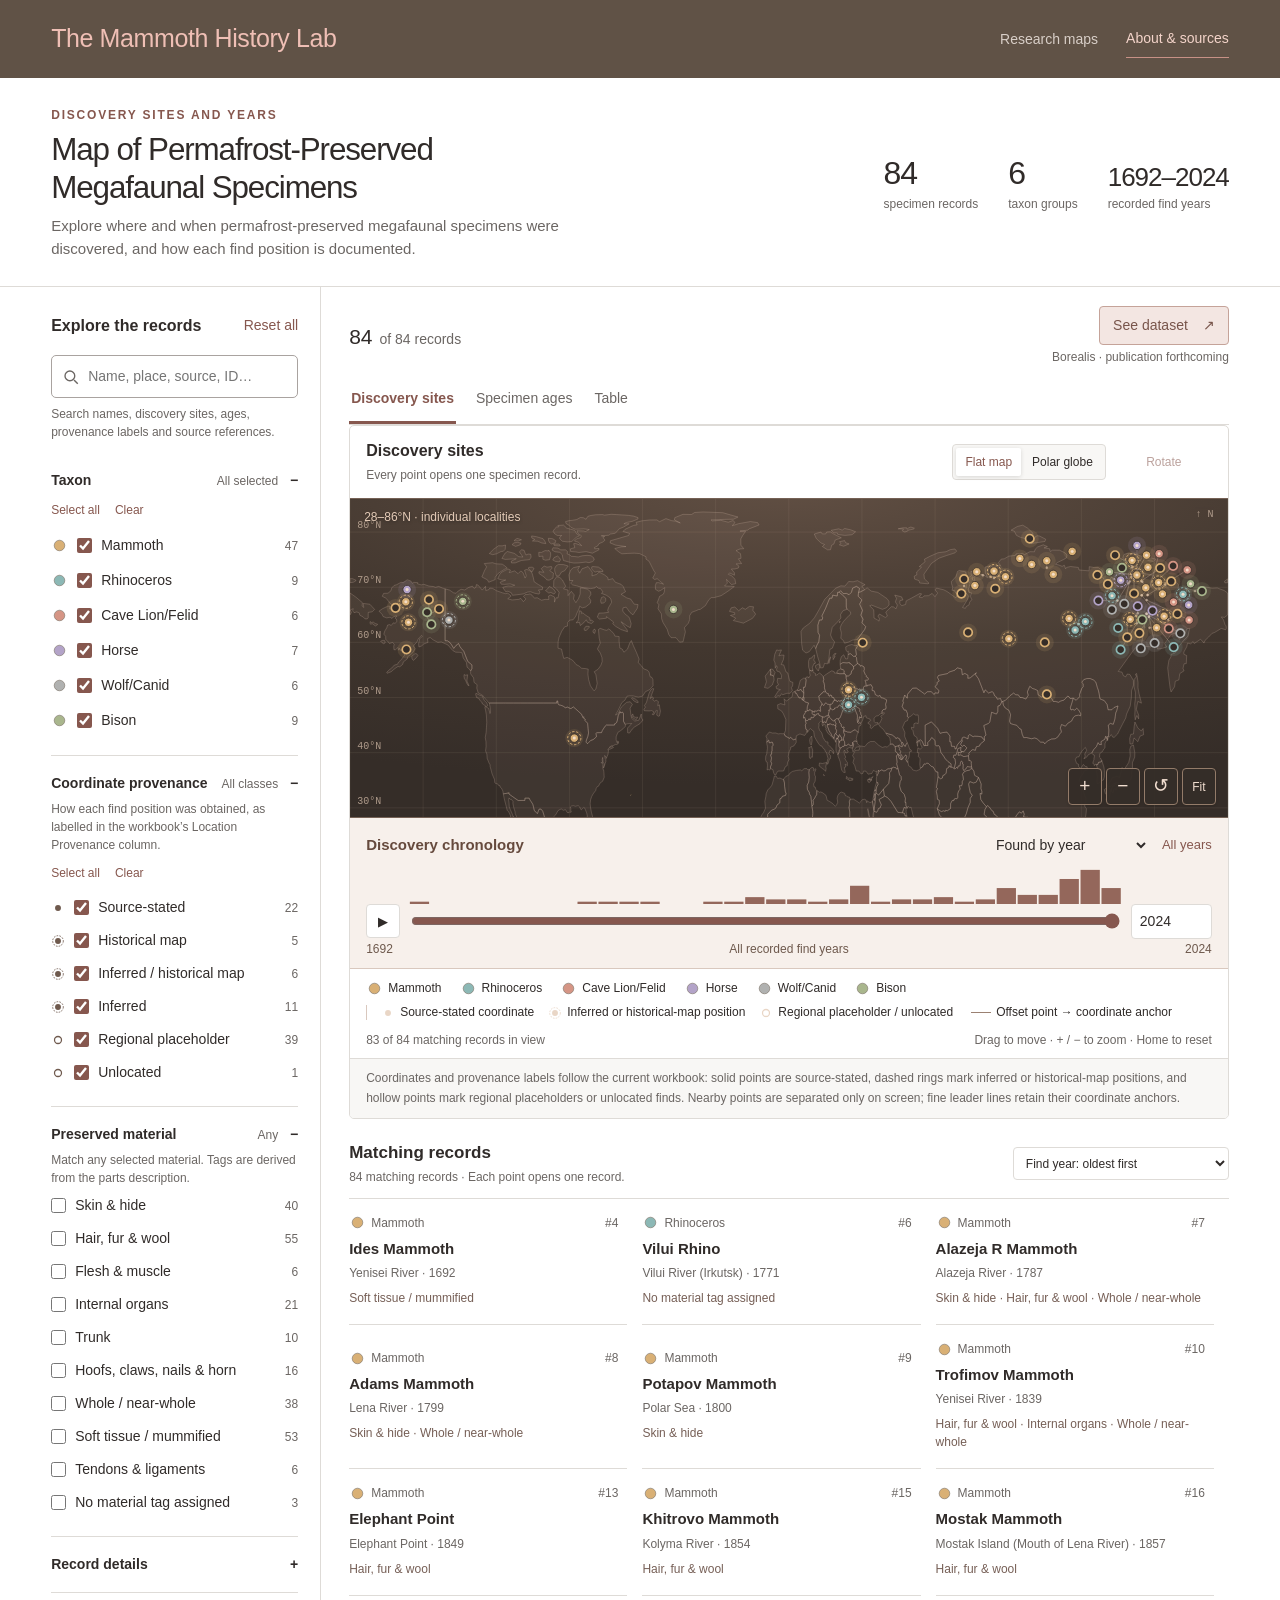
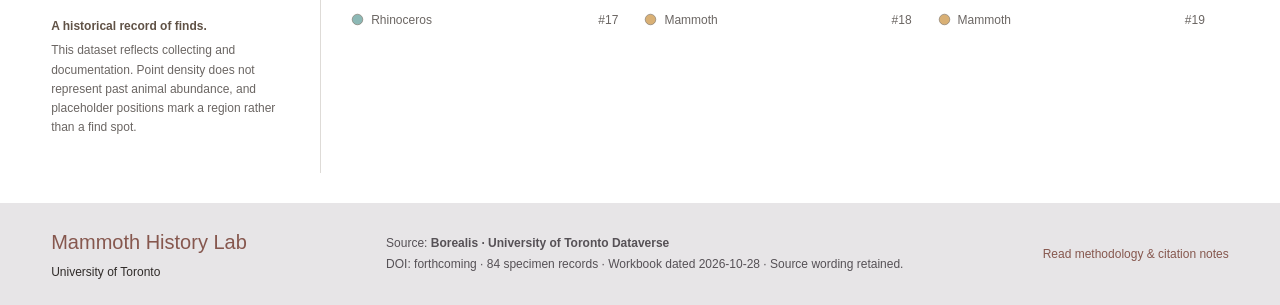
==== commit ad2000e2: "Move map zoom controls to the bottom-right corner so they no longer cover eastern Siberian points Th" ====
--- a/index.html
+++ b/index.html
@@ -9,11 +9,11 @@
 <meta name="atlas-source" content="SOFT_TISSUE_Project_Database_2026_10_28_AO.xlsx">
 <title>Map of Permafrost-Preserved Megafaunal Specimens · Mammoth History Lab</title>
 <style>:root{--brown:#605246;--rose:#c79186;--rose-dark:#86574e;--rose-light:#f3e6e2;--ink:#302b29;--muted:#6b6663;--line:#dedbd7;--paper:#fff;--surface:#f8f7f5;--ocean:#e9edef;--land:#faf9f5;--coast:#a7b1b4;--focus:#216574;--sans:"Avenir Next","Century Gothic",Arial,sans-serif}
-*{box-sizing:border-box}body{margin:0;color:var(--ink);background:var(--paper);font:16px/1.5 var(--sans);-webkit-font-smoothing:antialiased}button,input,select{font:inherit;color:inherit}button,a,input,select,summary{-webkit-tap-highlight-color:transparent}button{cursor:pointer}button:disabled{cursor:default;opacity:.45}button{border:0;background:none}button:focus-visible,a:focus-visible,input:focus-visible,select:focus-visible,summary:focus-visible,svg:focus-visible,[tabindex]:focus-visible{outline:3px solid var(--focus);outline-offset:3px}a{color:var(--rose-dark)}input,select{min-height:38px}input[type=number],select{background:#fff;border:1px solid var(--line);border-radius:4px;padding:6px 8px;max-width:100%}input[type=range]{accent-color:var(--rose-dark)}[hidden]{display:none!important}.sr-only{position:absolute;width:1px;height:1px;padding:0;margin:-1px;overflow:hidden;clip:rect(0,0,0,0);white-space:nowrap;border:0}.skip{position:fixed;top:-100px;left:16px;z-index:100;background:white;padding:12px}.skip:focus{top:12px}.site-header{background:var(--brown);min-height:78px;padding:18px 4%;display:flex;justify-content:space-between;gap:24px;align-items:center}.brand{font-size:25px;color:#efbfb5;text-decoration:none;letter-spacing:-.4px}.header-links{display:flex;gap:28px;align-items:center;font-size:14px;color:#eee5df}.header-links>span{opacity:.85}.header-links button{color:#f4d4ca;padding:8px 0;border-bottom:1px solid #c79186}.intro{padding:28px 4% 26px;display:flex;gap:32px;justify-content:space-between;align-items:center;border-bottom:1px solid var(--line)}.eyebrow{font-size:12px;letter-spacing:.15em;font-weight:600;color:var(--rose-dark);margin:0 0 7px}h1{font-size:clamp(26px,2.45vw,37px);letter-spacing:-1.1px;line-height:1.2;font-weight:500;margin:0}.intro-copy{margin:9px 0 0;font-size:15px;color:var(--muted);max-width:68ch}.summary{display:flex;gap:30px;margin:0;flex-shrink:0}.summary>div{display:flex;flex-direction:column-reverse;gap:1px}.summary dt{color:var(--muted);font-size:12px}.summary dd{margin:0;font-size:32px;font-weight:500;letter-spacing:-1px;line-height:1.3}.summary .span-years{font-size:26px}.workspace{display:grid;grid-template-columns:270px minmax(0,1fr);max-width:1900px;margin:auto;padding:0 4%;gap:28px}.filters{border-right:1px solid var(--line);padding:25px 22px 24px 0}.filter-heading{display:flex;align-items:center;justify-content:space-between;gap:8px;margin-bottom:16px}h2{font-size:17px;font-weight:600;margin:0;line-height:1.35}.filter-heading h2{font-size:16px}.text-button{font-size:14px;color:var(--rose-dark);padding:3px 0;text-decoration:underline;text-decoration-color:transparent;text-underline-offset:4px}.text-button:hover{text-decoration-color:currentColor}.search-box{display:flex;gap:8px;align-items:center;border:1px solid #a9a3a0;border-radius:5px;background:#fff;padding:0 10px}.search-box:focus-within{outline:2px solid var(--focus);outline-offset:2px}.search-box svg{flex-shrink:0;color:var(--muted)}.search-box input{border:0;outline:none;min-width:0;width:100%;font-size:14px;padding:10px 0;background:transparent}.search-box input:focus-visible{outline:none}.help{font-size:12px;line-height:1.5;color:var(--muted);margin:7px 0 12px}.filter-section{border-bottom:1px solid var(--line);padding:17px 0}.filter-section summary{font-size:14px;font-weight:600;cursor:pointer;position:relative;list-style:none;padding-right:13px}.filter-section summary::after{content:'+';position:absolute;right:0}.filter-section[open] summary::after{content:'−'}.filter-section summary::-webkit-details-marker{display:none}.filter-section summary>span{font-size:12px;color:var(--muted);font-weight:400;float:right;margin:2px 7px 0 3px}.section-actions{display:flex;gap:15px;margin:7px 0 6px}.section-actions button{font-size:12px}.check-row{display:flex;gap:9px;align-items:center;min-height:35px;cursor:pointer;font-size:14px}.check-row input{min-height:auto;width:15px;height:15px;margin:0;accent-color:var(--rose-dark)}.taxon-symbol{width:17px;height:17px;flex-shrink:0}.check-row .count{margin-left:auto;color:var(--muted);font-size:12px;font-variant-numeric:tabular-nums}.check-row:hover{background:var(--surface)}.material-options .check-row{min-height:33px;font-size:14px}.select-label{display:block;font-size:13px;margin:15px 0 6px}.filter-section select{width:100%;font-size:13px}.sidebar-note{margin-top:24px;color:var(--muted);font-size:12px;line-height:1.6}.sidebar-note strong{color:var(--brown);font-weight:600}.sidebar-note p{margin-top:5px}.results{min-width:0;padding-top:19px}.results-bar{display:flex;justify-content:space-between;gap:15px;align-items:center;min-height:42px;margin-bottom:12px}#resultCount{font-size:14px;margin:0;color:var(--muted)}#resultCount strong{color:var(--ink);font-size:21px;font-weight:500;margin-right:3px}.result-actions{display:flex;gap:8px}.button{padding:8px 13px;border:1px solid var(--rose-dark);border-radius:4px;background:var(--rose-dark);color:white;font-size:14px;min-height:38px}.button:hover{background:#70473f}.button.quiet{color:var(--ink);border-color:var(--line);background:white}.button.quiet:hover{background:var(--surface)}.active-filters{display:flex;gap:6px;flex-wrap:wrap}.active-filters:not(:empty){margin:0 0 12px}.filter-chip{border:1px solid #d7c5be;border-radius:4px;background:#fcf7f5;padding:3px 8px;font-size:12px;color:#735047}.filter-chip span{margin-left:8px}.view-tabs{display:flex;border-bottom:1px solid var(--line);gap:18px;overflow-x:auto}.view-tabs button{flex-shrink:0;white-space:nowrap;padding:10px 2px 12px;font-size:14px;color:var(--muted);border-bottom:3px solid transparent}.view-tabs button[aria-selected=true]{color:var(--rose-dark);border-color:var(--rose-dark);font-weight:600}.time-panel{padding:13px 16px 10px;margin:15px 0;background:var(--surface);border:1px solid var(--line);border-radius:5px}.time-heading{display:flex;align-items:center;justify-content:space-between;gap:10px;font-size:14px}.time-heading>label{font-weight:600}.time-mode{display:flex;gap:13px;align-items:center}.time-mode select{border:none;background:transparent;padding:0 2px;min-height:26px;font-size:13px}.time-mode .text-button{font-size:12px}.timeline{margin:8px 0 0;padding:0 91px 0 41px}.timeline svg{display:block;width:100%;height:32px}.hist-back{fill:#dad8d4}.hist-front{fill:var(--rose-dark)}.hist-bar{cursor:pointer}.hist-bar:hover .hist-front,.hist-bar:focus .hist-front{fill:var(--rose-dark)}.year-controls{display:flex;gap:9px;align-items:center}.year-controls input[type=range]{width:100%;min-width:50px;min-height:30px}.year-controls input[type=number]{width:81px;font-size:14px;min-height:32px}.year-controls #startWrap{flex-shrink:0}.icon-button{border:1px solid var(--line);border-radius:4px;background:#fff;min-width:34px;min-height:34px;padding:3px 7px;font-size:19px;display:inline-grid;place-items:center;flex-shrink:0}.icon-button:hover{background:var(--rose-light);border-color:#c9ada4}#play{font-size:13px}.time-caption{display:flex;justify-content:space-between;gap:8px;font-size:12px;color:var(--muted);margin-top:1px}#timeCaption{text-align:center}.map-panel{border:1px solid var(--line);border-radius:5px;overflow:hidden}.map-heading{padding:14px 16px;display:flex;justify-content:space-between;align-items:center;gap:15px}.map-heading h2{font-size:16px}.map-heading p{font-size:12px;color:var(--muted);margin:4px 0 0}.projection{display:flex;background:var(--surface);border:1px solid var(--line);border-radius:4px;flex-shrink:0;padding:3px;gap:2px}.projection button{font-size:12px;padding:5px 9px;border-radius:2px}.projection button[aria-pressed=true]{background:#fff;color:var(--rose-dark);box-shadow:0 1px 4px #0002}.map-canvas-wrap{position:relative;background:var(--ocean);border-top:1px solid var(--line);border-bottom:1px solid var(--line)}#atlasMap{display:block;width:100%;height:auto;max-height:590px;min-height:300px;cursor:grab;touch-action:pan-y}#atlasMap.dragging{cursor:grabbing}#atlasMap .land{fill:var(--land);stroke:var(--coast);stroke-width:.65;stroke-linejoin:round;vector-effect:non-scaling-stroke}#atlasMap .graticule{fill:none;stroke:#bdc7cb;stroke-width:.65;vector-effect:non-scaling-stroke}#atlasMap .arctic-circle{stroke:#8c9da3;stroke-dasharray:5 5;fill:none;stroke-width:.8}#atlasMap .geo-label{fill:#66777d;font-family:var(--sans);font-size:12px;pointer-events:none;letter-spacing:1.5px;paint-order:stroke;stroke:var(--ocean);stroke-width:3px;stroke-linejoin:round}#atlasMap .geo-small{fill:#73858b;font-family:var(--sans);font-size:10px;pointer-events:none;paint-order:stroke;stroke:var(--ocean);stroke-width:2px}.marker{cursor:pointer;outline:none}.marker:hover .marker-ring,.marker:focus-visible .marker-ring{stroke:var(--focus);stroke-width:2.5;opacity:1}.marker-ring{fill:#fff;fill-opacity:.9;stroke:#fff;stroke-width:2;opacity:.7}.marker.selected .marker-ring{stroke:var(--rose-dark);stroke-width:3;opacity:1}.marker-label{font-size:12px;fill:white;pointer-events:none;font-family:Arial,sans-serif;font-weight:700}.cluster-circle{fill:var(--brown);stroke:white;stroke-width:2}.cluster-taxa{stroke-width:2.5;fill:none}.link-line{fill:none;stroke:#8b7371;stroke-width:1.3;stroke-opacity:.25;vector-effect:non-scaling-stroke;stroke-dasharray:4 3}.link-line.selected{stroke:var(--rose-dark);stroke-width:2.3;stroke-opacity:.9}.hub-circle{fill:white;stroke:#76635e;stroke-width:1.3}.hub-label{fill:#60534e;font:12px var(--sans);paint-order:stroke;stroke:#fff;stroke-width:3px;pointer-events:none}.map-controls{position:absolute;right:12px;top:12px;display:flex;flex-direction:column;gap:4px}.map-controls .icon-button{width:34px;background:#fffffff0}#fit{font-size:12px}.map-projection{position:absolute;top:9px;left:14px;color:#56676e;font-size:12px;margin:0;pointer-events:none;max-width:70%}.map-empty{position:absolute;top:50%;left:50%;transform:translate(-50%,-50%);width:min(370px,80%);text-align:center;background:#fffffff2;border:1px solid var(--line);border-radius:6px;padding:25px}.map-empty h3{font-size:17px;margin:0 0 8px}.map-empty p{font-size:14px;color:var(--muted)}.map-tooltip{position:absolute;pointer-events:none;background:var(--brown);color:white;padding:9px 12px;border-radius:4px;max-width:290px;font-size:13px;z-index:3;box-shadow:0 3px 10px #0002}.map-legend{display:flex;flex-wrap:wrap;gap:8px 18px;padding:11px 16px;font-size:12px;align-items:center}.legend-item{display:inline-flex;align-items:center;gap:5px;line-height:1.3}.legend-item svg{flex-shrink:0}.map-foot{display:flex;justify-content:space-between;gap:8px;padding:0 16px 9px;font-size:12px;color:var(--muted)}.map-foot p{margin:0}.view-note{margin:0;padding:10px 16px;background:var(--surface);font-size:12px;line-height:1.6;border-top:1px solid var(--line);color:var(--muted)}.record-browser{margin-top:23px}.record-list-heading{display:flex;justify-content:space-between;align-items:center;gap:14px;margin-bottom:12px}.record-list-heading h2{font-size:17px}.record-list-heading p{font-size:12px;color:var(--muted);margin:3px 0 0}.record-list-heading>div:last-child{display:flex;gap:12px;align-items:center}.record-list-heading select{font-size:12px;min-height:33px}.record-list{display:grid;grid-template-columns:repeat(3,minmax(0,1fr));gap:0 15px;max-height:440px;overflow:auto;border-top:1px solid var(--line);scrollbar-gutter:stable}.record-card{display:block;text-align:left;border-bottom:1px solid var(--line);padding:15px 9px 15px 0;min-width:0;position:relative;width:100%}.record-card:hover{background:var(--surface)}.record-card.selected{background:#f8eeea}.card-meta{display:flex;justify-content:space-between;align-items:center;gap:8px;color:var(--muted);font-size:12px;margin-bottom:7px}.card-meta>span{display:flex;align-items:center;gap:5px}.record-card h3{font-size:15px;font-weight:600;line-height:1.35;margin:0 0 5px;overflow-wrap:anywhere}.record-card p{font-size:12px;color:var(--muted);margin:2px 0;overflow-wrap:anywhere}.record-card .card-parts{color:#765f56;margin-top:7px}.empty-records{grid-column:1/-1;padding:28px;color:var(--muted);text-align:center;font-size:14px}.table-panel{border:1px solid var(--line);border-radius:4px;overflow:hidden}.table-scroll{overflow:auto;max-height:650px;scrollbar-gutter:stable}table{width:100%;border-collapse:collapse;font-size:14px}thead th{position:sticky;top:0;text-align:left;background:var(--surface);border-bottom:1px solid var(--line);padding:11px 10px;z-index:1;font-weight:600}thead button{padding:0;white-space:nowrap;font-size:13px}td{border-bottom:1px solid var(--line);padding:12px 10px;vertical-align:top}td .record-link{font-size:14px;text-align:left;color:var(--rose-dark);padding:0;text-decoration:underline;text-underline-offset:3px}td small{display:block;color:var(--muted);font-size:12px;margin-top:3px}tbody tr.selected{background:#faf0ec}tbody tr:hover{background:var(--surface)}.page-footer{margin-top:30px;background:#e7e5e7;padding:24px 4%;display:flex;justify-content:space-between;align-items:center;gap:24px;font-size:12px}.page-footer>div{display:flex;flex-direction:column;gap:6px}.page-footer strong{font-size:20px;font-weight:500;color:var(--rose-dark)}.page-footer p{line-height:1.8;margin:0;color:#565156}.page-footer .text-button{font-size:12px}.record-dialog,.about-dialog{border:0;padding:0;color:var(--ink);background:#fff;max-height:94dvh;box-shadow:0 20px 90px #1c171755;border-radius:7px}.record-dialog{width:min(630px,calc(100% - 28px));margin:3dvh 2vw 3dvh auto}.about-dialog{width:min(760px,calc(100% - 28px))}dialog::backdrop{background:#322b274a;backdrop-filter:blur(2px)}.dialog-toolbar{position:sticky;top:0;z-index:3;background:#f8f7f5;border-bottom:1px solid var(--line);display:flex;justify-content:space-between;align-items:center;gap:12px;padding:11px 20px;font-size:13px;color:var(--muted)}.dialog-toolbar>div{display:flex;gap:6px}.dialog-toolbar .icon-button{width:32px;min-height:32px}.record-hero{padding:23px 27px 20px;border-bottom:1px solid var(--line)}.record-hero .record-taxonomy{display:flex;align-items:center;gap:7px;font-size:13px;color:var(--muted);margin-bottom:8px}.record-hero h2{font-size:29px;font-weight:500;letter-spacing:-.6px;line-height:1.2}.record-hero .binomial{font-style:italic;color:var(--muted);font-size:15px;margin:7px 0 14px}.record-hero .record-quick{display:flex;gap:18px;font-size:13px;color:var(--brown);margin:12px 0}.record-tools{display:flex;gap:8px;flex-wrap:wrap}.record-tools .button{font-size:12px;min-height:33px;padding:6px 9px}.record-body{padding:0 27px 26px}.record-section{padding:20px 0 0}.record-section h3,.record-section summary{font-size:15px;font-weight:600;margin:0 0 12px;color:var(--brown)}.record-section summary{cursor:pointer}.record-section dl{margin:0}.field{display:grid;grid-template-columns:125px minmax(0,1fr);gap:12px;padding:7px 0;font-size:14px}.field dt{color:var(--muted);font-size:12px;padding-top:2px}.field dd{margin:0;white-space:pre-wrap;overflow-wrap:anywhere}.field.long{display:block}.field.long dt{margin-bottom:5px}.field.long dd{line-height:1.65}.missing{color:#77716b;font-style:italic}.badge{font-size:11px;border:1px solid #d4c6bf;border-radius:3px;padding:2px 5px;background:#faf4f1;color:#7a5046;display:inline-block}.record-note{background:var(--surface);border-left:2px solid var(--rose);padding:9px 12px;font-size:12px;line-height:1.65;color:var(--muted);margin:10px 0}.material-tags{display:flex;gap:5px;flex-wrap:wrap}.material-tag{font-size:12px;border:1px solid #ddc9c1;border-radius:3px;background:#fcf6f2;padding:3px 7px;color:var(--rose-dark)}.source-quote{font-size:14px;line-height:1.7;white-space:pre-wrap;overflow-wrap:anywhere}.about-content{padding:26px 32px 35px}.about-content h2{font-size:29px;font-weight:500;letter-spacing:-.5px}.about-content h3{font-size:17px;margin:24px 0 8px;color:var(--brown)}.about-content p{font-size:15px;line-height:1.75;color:#595350;margin:9px 0}.about-content .eyebrow{font-size:12px}.toast{position:fixed;bottom:22px;left:50%;transform:translateX(-50%);z-index:99;color:#fff;background:var(--brown);border-radius:5px;padding:12px 19px;font-size:14px;max-width:90%;box-shadow:0 4px 20px #0002}.noscript{margin:20px;padding:20px;background:#ffe8d1}body.modal-open{overflow:hidden}
+*{box-sizing:border-box}body{margin:0;color:var(--ink);background:var(--paper);font:16px/1.5 var(--sans);-webkit-font-smoothing:antialiased}button,input,select{font:inherit;color:inherit}button,a,input,select,summary{-webkit-tap-highlight-color:transparent}button{cursor:pointer}button:disabled{cursor:default;opacity:.45}button{border:0;background:none}button:focus-visible,a:focus-visible,input:focus-visible,select:focus-visible,summary:focus-visible,svg:focus-visible,[tabindex]:focus-visible{outline:3px solid var(--focus);outline-offset:3px}a{color:var(--rose-dark)}input,select{min-height:38px}input[type=number],select{background:#fff;border:1px solid var(--line);border-radius:4px;padding:6px 8px;max-width:100%}input[type=range]{accent-color:var(--rose-dark)}[hidden]{display:none!important}.sr-only{position:absolute;width:1px;height:1px;padding:0;margin:-1px;overflow:hidden;clip:rect(0,0,0,0);white-space:nowrap;border:0}.skip{position:fixed;top:-100px;left:16px;z-index:100;background:white;padding:12px}.skip:focus{top:12px}.site-header{background:var(--brown);min-height:78px;padding:18px 4%;display:flex;justify-content:space-between;gap:24px;align-items:center}.brand{font-size:25px;color:#efbfb5;text-decoration:none;letter-spacing:-.4px}.header-links{display:flex;gap:28px;align-items:center;font-size:14px;color:#eee5df}.header-links>span{opacity:.85}.header-links button{color:#f4d4ca;padding:8px 0;border-bottom:1px solid #c79186}.intro{padding:28px 4% 26px;display:flex;gap:32px;justify-content:space-between;align-items:center;border-bottom:1px solid var(--line)}.eyebrow{font-size:12px;letter-spacing:.15em;font-weight:600;color:var(--rose-dark);margin:0 0 7px}h1{font-size:clamp(26px,2.45vw,37px);letter-spacing:-1.1px;line-height:1.2;font-weight:500;margin:0}.intro-copy{margin:9px 0 0;font-size:15px;color:var(--muted);max-width:68ch}.summary{display:flex;gap:30px;margin:0;flex-shrink:0}.summary>div{display:flex;flex-direction:column-reverse;gap:1px}.summary dt{color:var(--muted);font-size:12px}.summary dd{margin:0;font-size:32px;font-weight:500;letter-spacing:-1px;line-height:1.3}.summary .span-years{font-size:26px}.workspace{display:grid;grid-template-columns:270px minmax(0,1fr);max-width:1900px;margin:auto;padding:0 4%;gap:28px}.filters{border-right:1px solid var(--line);padding:25px 22px 24px 0}.filter-heading{display:flex;align-items:center;justify-content:space-between;gap:8px;margin-bottom:16px}h2{font-size:17px;font-weight:600;margin:0;line-height:1.35}.filter-heading h2{font-size:16px}.text-button{font-size:14px;color:var(--rose-dark);padding:3px 0;text-decoration:underline;text-decoration-color:transparent;text-underline-offset:4px}.text-button:hover{text-decoration-color:currentColor}.search-box{display:flex;gap:8px;align-items:center;border:1px solid #a9a3a0;border-radius:5px;background:#fff;padding:0 10px}.search-box:focus-within{outline:2px solid var(--focus);outline-offset:2px}.search-box svg{flex-shrink:0;color:var(--muted)}.search-box input{border:0;outline:none;min-width:0;width:100%;font-size:14px;padding:10px 0;background:transparent}.search-box input:focus-visible{outline:none}.help{font-size:12px;line-height:1.5;color:var(--muted);margin:7px 0 12px}.filter-section{border-bottom:1px solid var(--line);padding:17px 0}.filter-section summary{font-size:14px;font-weight:600;cursor:pointer;position:relative;list-style:none;padding-right:13px}.filter-section summary::after{content:'+';position:absolute;right:0}.filter-section[open] summary::after{content:'−'}.filter-section summary::-webkit-details-marker{display:none}.filter-section summary>span{font-size:12px;color:var(--muted);font-weight:400;float:right;margin:2px 7px 0 3px}.section-actions{display:flex;gap:15px;margin:7px 0 6px}.section-actions button{font-size:12px}.check-row{display:flex;gap:9px;align-items:center;min-height:35px;cursor:pointer;font-size:14px}.check-row input{min-height:auto;width:15px;height:15px;margin:0;accent-color:var(--rose-dark)}.taxon-symbol{width:17px;height:17px;flex-shrink:0}.check-row .count{margin-left:auto;color:var(--muted);font-size:12px;font-variant-numeric:tabular-nums}.check-row:hover{background:var(--surface)}.material-options .check-row{min-height:33px;font-size:14px}.select-label{display:block;font-size:13px;margin:15px 0 6px}.filter-section select{width:100%;font-size:13px}.sidebar-note{margin-top:24px;color:var(--muted);font-size:12px;line-height:1.6}.sidebar-note strong{color:var(--brown);font-weight:600}.sidebar-note p{margin-top:5px}.results{min-width:0;padding-top:19px}.results-bar{display:flex;justify-content:space-between;gap:15px;align-items:center;min-height:42px;margin-bottom:12px}#resultCount{font-size:14px;margin:0;color:var(--muted)}#resultCount strong{color:var(--ink);font-size:21px;font-weight:500;margin-right:3px}.result-actions{display:flex;gap:8px}.button{padding:8px 13px;border:1px solid var(--rose-dark);border-radius:4px;background:var(--rose-dark);color:white;font-size:14px;min-height:38px}.button:hover{background:#70473f}.button.quiet{color:var(--ink);border-color:var(--line);background:white}.button.quiet:hover{background:var(--surface)}.active-filters{display:flex;gap:6px;flex-wrap:wrap}.active-filters:not(:empty){margin:0 0 12px}.filter-chip{border:1px solid #d7c5be;border-radius:4px;background:#fcf7f5;padding:3px 8px;font-size:12px;color:#735047}.filter-chip span{margin-left:8px}.view-tabs{display:flex;border-bottom:1px solid var(--line);gap:18px;overflow-x:auto}.view-tabs button{flex-shrink:0;white-space:nowrap;padding:10px 2px 12px;font-size:14px;color:var(--muted);border-bottom:3px solid transparent}.view-tabs button[aria-selected=true]{color:var(--rose-dark);border-color:var(--rose-dark);font-weight:600}.time-panel{padding:13px 16px 10px;margin:15px 0;background:var(--surface);border:1px solid var(--line);border-radius:5px}.time-heading{display:flex;align-items:center;justify-content:space-between;gap:10px;font-size:14px}.time-heading>label{font-weight:600}.time-mode{display:flex;gap:13px;align-items:center}.time-mode select{border:none;background:transparent;padding:0 2px;min-height:26px;font-size:13px}.time-mode .text-button{font-size:12px}.timeline{margin:8px 0 0;padding:0 91px 0 41px}.timeline svg{display:block;width:100%;height:32px}.hist-back{fill:#dad8d4}.hist-front{fill:var(--rose-dark)}.hist-bar{cursor:pointer}.hist-bar:hover .hist-front,.hist-bar:focus .hist-front{fill:var(--rose-dark)}.year-controls{display:flex;gap:9px;align-items:center}.year-controls input[type=range]{width:100%;min-width:50px;min-height:30px}.year-controls input[type=number]{width:81px;font-size:14px;min-height:32px}.year-controls #startWrap{flex-shrink:0}.icon-button{border:1px solid var(--line);border-radius:4px;background:#fff;min-width:34px;min-height:34px;padding:3px 7px;font-size:19px;display:inline-grid;place-items:center;flex-shrink:0}.icon-button:hover{background:var(--rose-light);border-color:#c9ada4}#play{font-size:13px}.time-caption{display:flex;justify-content:space-between;gap:8px;font-size:12px;color:var(--muted);margin-top:1px}#timeCaption{text-align:center}.map-panel{border:1px solid var(--line);border-radius:5px;overflow:hidden}.map-heading{padding:14px 16px;display:flex;justify-content:space-between;align-items:center;gap:15px}.map-heading h2{font-size:16px}.map-heading p{font-size:12px;color:var(--muted);margin:4px 0 0}.projection{display:flex;background:var(--surface);border:1px solid var(--line);border-radius:4px;flex-shrink:0;padding:3px;gap:2px}.projection button{font-size:12px;padding:5px 9px;border-radius:2px}.projection button[aria-pressed=true]{background:#fff;color:var(--rose-dark);box-shadow:0 1px 4px #0002}.map-canvas-wrap{position:relative;background:var(--ocean);border-top:1px solid var(--line);border-bottom:1px solid var(--line)}#atlasMap{display:block;width:100%;height:auto;max-height:590px;min-height:300px;cursor:grab;touch-action:pan-y}#atlasMap.dragging{cursor:grabbing}#atlasMap .land{fill:var(--land);stroke:var(--coast);stroke-width:.65;stroke-linejoin:round;vector-effect:non-scaling-stroke}#atlasMap .graticule{fill:none;stroke:#bdc7cb;stroke-width:.65;vector-effect:non-scaling-stroke}#atlasMap .arctic-circle{stroke:#8c9da3;stroke-dasharray:5 5;fill:none;stroke-width:.8}#atlasMap .geo-label{fill:#66777d;font-family:var(--sans);font-size:12px;pointer-events:none;letter-spacing:1.5px;paint-order:stroke;stroke:var(--ocean);stroke-width:3px;stroke-linejoin:round}#atlasMap .geo-small{fill:#73858b;font-family:var(--sans);font-size:10px;pointer-events:none;paint-order:stroke;stroke:var(--ocean);stroke-width:2px}.marker{cursor:pointer;outline:none}.marker:hover .marker-ring,.marker:focus-visible .marker-ring{stroke:var(--focus);stroke-width:2.5;opacity:1}.marker-ring{fill:#fff;fill-opacity:.9;stroke:#fff;stroke-width:2;opacity:.7}.marker.selected .marker-ring{stroke:var(--rose-dark);stroke-width:3;opacity:1}.marker-label{font-size:12px;fill:white;pointer-events:none;font-family:Arial,sans-serif;font-weight:700}.cluster-circle{fill:var(--brown);stroke:white;stroke-width:2}.cluster-taxa{stroke-width:2.5;fill:none}.link-line{fill:none;stroke:#8b7371;stroke-width:1.3;stroke-opacity:.25;vector-effect:non-scaling-stroke;stroke-dasharray:4 3}.link-line.selected{stroke:var(--rose-dark);stroke-width:2.3;stroke-opacity:.9}.hub-circle{fill:white;stroke:#76635e;stroke-width:1.3}.hub-label{fill:#60534e;font:12px var(--sans);paint-order:stroke;stroke:#fff;stroke-width:3px;pointer-events:none}.map-controls{position:absolute;right:12px;bottom:12px;display:flex;flex-direction:row;gap:4px}.map-controls .icon-button{width:34px;background:#fffffff0}#fit{font-size:12px}.map-projection{position:absolute;top:9px;left:14px;color:#56676e;font-size:12px;margin:0;pointer-events:none;max-width:70%}.map-empty{position:absolute;top:50%;left:50%;transform:translate(-50%,-50%);width:min(370px,80%);text-align:center;background:#fffffff2;border:1px solid var(--line);border-radius:6px;padding:25px}.map-empty h3{font-size:17px;margin:0 0 8px}.map-empty p{font-size:14px;color:var(--muted)}.map-tooltip{position:absolute;pointer-events:none;background:var(--brown);color:white;padding:9px 12px;border-radius:4px;max-width:290px;font-size:13px;z-index:3;box-shadow:0 3px 10px #0002}.map-legend{display:flex;flex-wrap:wrap;gap:8px 18px;padding:11px 16px;font-size:12px;align-items:center}.legend-item{display:inline-flex;align-items:center;gap:5px;line-height:1.3}.legend-item svg{flex-shrink:0}.map-foot{display:flex;justify-content:space-between;gap:8px;padding:0 16px 9px;font-size:12px;color:var(--muted)}.map-foot p{margin:0}.view-note{margin:0;padding:10px 16px;background:var(--surface);font-size:12px;line-height:1.6;border-top:1px solid var(--line);color:var(--muted)}.record-browser{margin-top:23px}.record-list-heading{display:flex;justify-content:space-between;align-items:center;gap:14px;margin-bottom:12px}.record-list-heading h2{font-size:17px}.record-list-heading p{font-size:12px;color:var(--muted);margin:3px 0 0}.record-list-heading>div:last-child{display:flex;gap:12px;align-items:center}.record-list-heading select{font-size:12px;min-height:33px}.record-list{display:grid;grid-template-columns:repeat(3,minmax(0,1fr));gap:0 15px;max-height:440px;overflow:auto;border-top:1px solid var(--line);scrollbar-gutter:stable}.record-card{display:block;text-align:left;border-bottom:1px solid var(--line);padding:15px 9px 15px 0;min-width:0;position:relative;width:100%}.record-card:hover{background:var(--surface)}.record-card.selected{background:#f8eeea}.card-meta{display:flex;justify-content:space-between;align-items:center;gap:8px;color:var(--muted);font-size:12px;margin-bottom:7px}.card-meta>span{display:flex;align-items:center;gap:5px}.record-card h3{font-size:15px;font-weight:600;line-height:1.35;margin:0 0 5px;overflow-wrap:anywhere}.record-card p{font-size:12px;color:var(--muted);margin:2px 0;overflow-wrap:anywhere}.record-card .card-parts{color:#765f56;margin-top:7px}.empty-records{grid-column:1/-1;padding:28px;color:var(--muted);text-align:center;font-size:14px}.table-panel{border:1px solid var(--line);border-radius:4px;overflow:hidden}.table-scroll{overflow:auto;max-height:650px;scrollbar-gutter:stable}table{width:100%;border-collapse:collapse;font-size:14px}thead th{position:sticky;top:0;text-align:left;background:var(--surface);border-bottom:1px solid var(--line);padding:11px 10px;z-index:1;font-weight:600}thead button{padding:0;white-space:nowrap;font-size:13px}td{border-bottom:1px solid var(--line);padding:12px 10px;vertical-align:top}td .record-link{font-size:14px;text-align:left;color:var(--rose-dark);padding:0;text-decoration:underline;text-underline-offset:3px}td small{display:block;color:var(--muted);font-size:12px;margin-top:3px}tbody tr.selected{background:#faf0ec}tbody tr:hover{background:var(--surface)}.page-footer{margin-top:30px;background:#e7e5e7;padding:24px 4%;display:flex;justify-content:space-between;align-items:center;gap:24px;font-size:12px}.page-footer>div{display:flex;flex-direction:column;gap:6px}.page-footer strong{font-size:20px;font-weight:500;color:var(--rose-dark)}.page-footer p{line-height:1.8;margin:0;color:#565156}.page-footer .text-button{font-size:12px}.record-dialog,.about-dialog{border:0;padding:0;color:var(--ink);background:#fff;max-height:94dvh;box-shadow:0 20px 90px #1c171755;border-radius:7px}.record-dialog{width:min(630px,calc(100% - 28px));margin:3dvh 2vw 3dvh auto}.about-dialog{width:min(760px,calc(100% - 28px))}dialog::backdrop{background:#322b274a;backdrop-filter:blur(2px)}.dialog-toolbar{position:sticky;top:0;z-index:3;background:#f8f7f5;border-bottom:1px solid var(--line);display:flex;justify-content:space-between;align-items:center;gap:12px;padding:11px 20px;font-size:13px;color:var(--muted)}.dialog-toolbar>div{display:flex;gap:6px}.dialog-toolbar .icon-button{width:32px;min-height:32px}.record-hero{padding:23px 27px 20px;border-bottom:1px solid var(--line)}.record-hero .record-taxonomy{display:flex;align-items:center;gap:7px;font-size:13px;color:var(--muted);margin-bottom:8px}.record-hero h2{font-size:29px;font-weight:500;letter-spacing:-.6px;line-height:1.2}.record-hero .binomial{font-style:italic;color:var(--muted);font-size:15px;margin:7px 0 14px}.record-hero .record-quick{display:flex;gap:18px;font-size:13px;color:var(--brown);margin:12px 0}.record-tools{display:flex;gap:8px;flex-wrap:wrap}.record-tools .button{font-size:12px;min-height:33px;padding:6px 9px}.record-body{padding:0 27px 26px}.record-section{padding:20px 0 0}.record-section h3,.record-section summary{font-size:15px;font-weight:600;margin:0 0 12px;color:var(--brown)}.record-section summary{cursor:pointer}.record-section dl{margin:0}.field{display:grid;grid-template-columns:125px minmax(0,1fr);gap:12px;padding:7px 0;font-size:14px}.field dt{color:var(--muted);font-size:12px;padding-top:2px}.field dd{margin:0;white-space:pre-wrap;overflow-wrap:anywhere}.field.long{display:block}.field.long dt{margin-bottom:5px}.field.long dd{line-height:1.65}.missing{color:#77716b;font-style:italic}.badge{font-size:11px;border:1px solid #d4c6bf;border-radius:3px;padding:2px 5px;background:#faf4f1;color:#7a5046;display:inline-block}.record-note{background:var(--surface);border-left:2px solid var(--rose);padding:9px 12px;font-size:12px;line-height:1.65;color:var(--muted);margin:10px 0}.material-tags{display:flex;gap:5px;flex-wrap:wrap}.material-tag{font-size:12px;border:1px solid #ddc9c1;border-radius:3px;background:#fcf6f2;padding:3px 7px;color:var(--rose-dark)}.source-quote{font-size:14px;line-height:1.7;white-space:pre-wrap;overflow-wrap:anywhere}.about-content{padding:26px 32px 35px}.about-content h2{font-size:29px;font-weight:500;letter-spacing:-.5px}.about-content h3{font-size:17px;margin:24px 0 8px;color:var(--brown)}.about-content p{font-size:15px;line-height:1.75;color:#595350;margin:9px 0}.about-content .eyebrow{font-size:12px}.toast{position:fixed;bottom:22px;left:50%;transform:translateX(-50%);z-index:99;color:#fff;background:var(--brown);border-radius:5px;padding:12px 19px;font-size:14px;max-width:90%;box-shadow:0 4px 20px #0002}.noscript{margin:20px;padding:20px;background:#ffe8d1}body.modal-open{overflow:hidden}
 @media(min-width:1700px){.workspace{grid-template-columns:290px minmax(0,1fr)}#atlasMap{max-height:650px}.record-list{grid-template-columns:repeat(4,minmax(0,1fr))}}
 @media(max-width:1250px){.intro{align-items:flex-start}.summary{gap:19px}.summary dd{font-size:28px}.summary .span-years{font-size:21px}.summary dt{font-size:11px}.intro-copy{max-width:52ch}.workspace{gap:20px;grid-template-columns:235px minmax(0,1fr)}.filters{padding-right:16px}.record-list{grid-template-columns:repeat(2,minmax(0,1fr))}.view-tabs{gap:13px}.view-tabs button{font-size:13px}.map-heading{align-items:flex-start}.map-heading h2{font-size:15px}.map-foot{flex-direction:column;gap:3px}}
 @media(max-width:950px){.intro{flex-direction:column;gap:16px}.summary{gap:28px}.summary>div{flex-direction:row-reverse;align-items:baseline;gap:7px}.summary dd,.summary .span-years{font-size:22px}.summary dt{font-size:12px}.intro-copy{max-width:100%}.workspace{grid-template-columns:210px minmax(0,1fr);gap:16px;padding:0 3%}.filters{padding-right:13px}.filter-heading{align-items:flex-start;flex-direction:column;gap:4px}.view-tabs{gap:13px}.view-tabs button{font-size:12px}.map-heading{flex-wrap:wrap}.projection button{font-size:12px}.time-heading{flex-wrap:wrap}.result-actions{gap:5px}.result-actions .button{padding:7px 8px;font-size:12px}.time-panel{padding:10px}.map-legend{gap:8px 12px}.record-list-heading{align-items:flex-start;flex-direction:column}.brand{font-size:23px}.header-links>span{display:none}.page-footer{flex-wrap:wrap}.timeline{padding-right:88px}}
-@media(max-width:700px){.site-header{min-height:65px;padding:15px 5%;gap:12px}.brand{font-size:19px;max-width:215px;line-height:1.3}.header-links button{font-size:12px;white-space:nowrap}.intro{padding:23px 5% 19px}.intro h1{font-size:27px}.intro-copy{font-size:14px}.summary{gap:18px;flex-wrap:wrap}.summary>div{flex-direction:column-reverse;gap:0}.summary dt{font-size:11px}.summary dd,.summary .span-years{font-size:22px}.workspace{display:block;padding:0 5%}.filters{border-right:0;padding:19px 0 0;display:grid;grid-template-columns:1fr 1fr;gap:0 18px}.filter-heading{grid-column:1/-1;flex-direction:row;align-items:center;margin-bottom:10px}.search-box{grid-column:1/-1}.filters>.help{grid-column:1/-1;margin-bottom:0}.filter-section{padding:13px 0}.filter-section:last-of-type{grid-column:1/-1}.filter-section summary{font-size:14px}.filter-section summary>span{display:none}.section-actions{margin:5px 0}.check-row{min-height:36px}.check-row .count{font-size:11px}.check-row input{width:16px;height:16px}.material-options .check-row{font-size:14px;min-height:36px}.material-options{margin-top:8px}.sidebar-note{display:none}.results{padding-top:18px}.results-bar{align-items:center;gap:8px}.result-actions .button{font-size:12px;min-height:35px}.result-actions .quiet{max-width:78px;line-height:1.2;padding:4px 7px}#resultCount{font-size:12px}#resultCount strong{font-size:20px}.view-tabs{gap:18px}.view-tabs button{font-size:14px;padding-bottom:10px}.time-panel{margin:12px 0}.time-heading{font-size:13px;gap:5px}.time-mode{gap:8px}.time-mode select,.time-mode .text-button{font-size:12px}.timeline{padding-left:38px;padding-right:85px}.time-caption{font-size:11px}#timeCaption{max-width:65%}.map-heading{padding:12px;gap:10px}.map-heading h2{font-size:15px}.map-canvas-wrap #atlasMap{min-height:335px;max-height:460px}.map-projection{font-size:11px;top:9px;left:10px;max-width:70%}.map-controls{top:10px;right:8px;gap:4px}.map-controls .icon-button{width:30px;min-width:30px;min-height:30px}.map-legend{padding:10px 12px;gap:8px 10px;font-size:11px}.map-foot{padding:0 12px 9px;font-size:11px}.view-note{padding:9px 12px;font-size:12px}.record-browser{margin-top:20px}.record-list-heading{gap:10px}.record-list-heading>div:last-child{width:100%;justify-content:space-between}.record-list{gap:0 13px;max-height:460px}.record-card{padding:13px 3px 13px 0}.record-card h3{font-size:14px}.card-meta{font-size:11px}.record-card p{font-size:12px}.card-meta>span svg{width:14px}.page-footer{padding:24px 5%;gap:15px;align-items:flex-start;flex-direction:column}.record-dialog{margin:2dvh auto;max-height:96dvh;width:calc(100% - 18px)}.record-hero{padding:20px}.record-hero h2{font-size:26px}.record-body{padding:0 20px 24px}.field{grid-template-columns:100px minmax(0,1fr);gap:10px}.dialog-toolbar{padding:10px 16px}.about-content{padding:24px}.about-content h2{font-size:25px}}
+@media(max-width:700px){.site-header{min-height:65px;padding:15px 5%;gap:12px}.brand{font-size:19px;max-width:215px;line-height:1.3}.header-links button{font-size:12px;white-space:nowrap}.intro{padding:23px 5% 19px}.intro h1{font-size:27px}.intro-copy{font-size:14px}.summary{gap:18px;flex-wrap:wrap}.summary>div{flex-direction:column-reverse;gap:0}.summary dt{font-size:11px}.summary dd,.summary .span-years{font-size:22px}.workspace{display:block;padding:0 5%}.filters{border-right:0;padding:19px 0 0;display:grid;grid-template-columns:1fr 1fr;gap:0 18px}.filter-heading{grid-column:1/-1;flex-direction:row;align-items:center;margin-bottom:10px}.search-box{grid-column:1/-1}.filters>.help{grid-column:1/-1;margin-bottom:0}.filter-section{padding:13px 0}.filter-section:last-of-type{grid-column:1/-1}.filter-section summary{font-size:14px}.filter-section summary>span{display:none}.section-actions{margin:5px 0}.check-row{min-height:36px}.check-row .count{font-size:11px}.check-row input{width:16px;height:16px}.material-options .check-row{font-size:14px;min-height:36px}.material-options{margin-top:8px}.sidebar-note{display:none}.results{padding-top:18px}.results-bar{align-items:center;gap:8px}.result-actions .button{font-size:12px;min-height:35px}.result-actions .quiet{max-width:78px;line-height:1.2;padding:4px 7px}#resultCount{font-size:12px}#resultCount strong{font-size:20px}.view-tabs{gap:18px}.view-tabs button{font-size:14px;padding-bottom:10px}.time-panel{margin:12px 0}.time-heading{font-size:13px;gap:5px}.time-mode{gap:8px}.time-mode select,.time-mode .text-button{font-size:12px}.timeline{padding-left:38px;padding-right:85px}.time-caption{font-size:11px}#timeCaption{max-width:65%}.map-heading{padding:12px;gap:10px}.map-heading h2{font-size:15px}.map-canvas-wrap #atlasMap{min-height:335px;max-height:460px}.map-projection{font-size:11px;top:9px;left:10px;max-width:70%}.map-controls{bottom:10px;right:8px;gap:4px}.map-controls .icon-button{width:30px;min-width:30px;min-height:30px}.map-legend{padding:10px 12px;gap:8px 10px;font-size:11px}.map-foot{padding:0 12px 9px;font-size:11px}.view-note{padding:9px 12px;font-size:12px}.record-browser{margin-top:20px}.record-list-heading{gap:10px}.record-list-heading>div:last-child{width:100%;justify-content:space-between}.record-list{gap:0 13px;max-height:460px}.record-card{padding:13px 3px 13px 0}.record-card h3{font-size:14px}.card-meta{font-size:11px}.record-card p{font-size:12px}.card-meta>span svg{width:14px}.page-footer{padding:24px 5%;gap:15px;align-items:flex-start;flex-direction:column}.record-dialog{margin:2dvh auto;max-height:96dvh;width:calc(100% - 18px)}.record-hero{padding:20px}.record-hero h2{font-size:26px}.record-body{padding:0 20px 24px}.field{grid-template-columns:100px minmax(0,1fr);gap:10px}.dialog-toolbar{padding:10px 16px}.about-content{padding:24px}.about-content h2{font-size:25px}}
 @media(prefers-reduced-motion:reduce){*{scroll-behavior:auto!important;animation:none!important;transition:none!important}}
 @media print{.site-header,.filters,.result-actions,.time-panel,.view-tabs,.projection,.map-controls,.record-browser,.page-footer,.dialog-toolbar,.record-tools{display:none!important}.intro{padding:10px 0}.summary{display:none}.workspace{display:block;padding:0}.map-panel{break-inside:avoid}dialog[open]{position:static;width:100%;max-height:none;box-shadow:none;margin:0;overflow:visible}body:has(dialog[open])>main,body:has(dialog[open])>.site-header{display:none}.record-dialog[open] .record-section{break-inside:avoid}.about-dialog[open]{display:none}#atlasMap{max-height:none}dialog::backdrop{background:transparent}}
 
@@ -600,7 +600,7 @@
     for(let i=0;i<=12;i++)grat.append(svgEl('line',{x1:i/12*w,y1:0,x2:i/12*w,y2:h}));frame.append(grat);
     frame.append(svgEl('path',{d:landText,class:'land',transform:`scale(${w/D.W},${h/D.H})`}));
     for(let lat=30;lat<=80;lat+=10){const p=projected(lat,-177,'flat',geometry);frame.append(svgEl('text',{x:p.x,y:p.y-4,class:'geo-small'},lat+'°N'));}
-    frame.append(svgEl('text',{x:w-14,y:h-12,class:'geo-small','text-anchor':'end'},'↑ N'));
+    frame.append(svgEl('text',{x:w-14,y:18,class:'geo-small','text-anchor':'end'},'↑ N'));
   }else{
     // WebGL fallback preserves an interactive sphere when hardware acceleration is unavailable.
     const R=Math.min(w-80,h-65)/2;frame.append(svgEl('circle',{cx:w/2,cy:h/2,r:R,fill:'#51433b',stroke:'#9b8172','stroke-width':1}));
